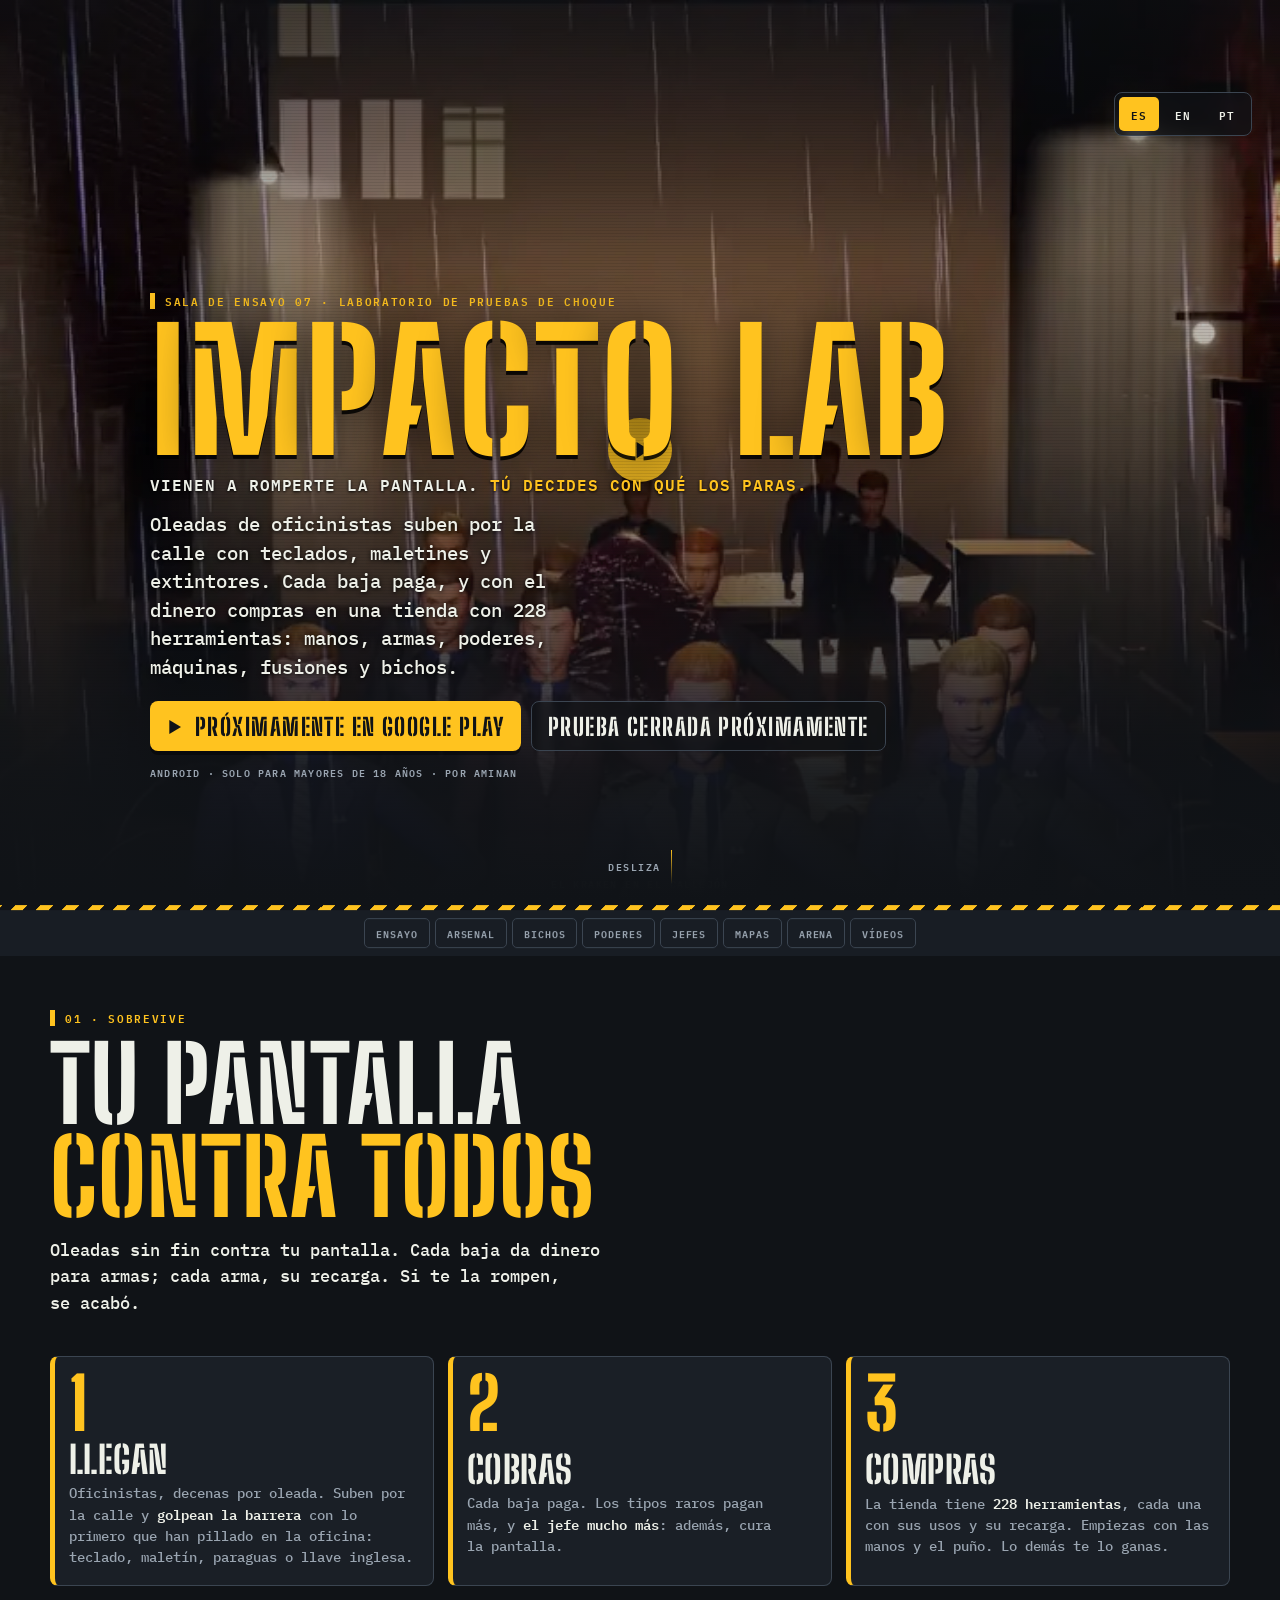
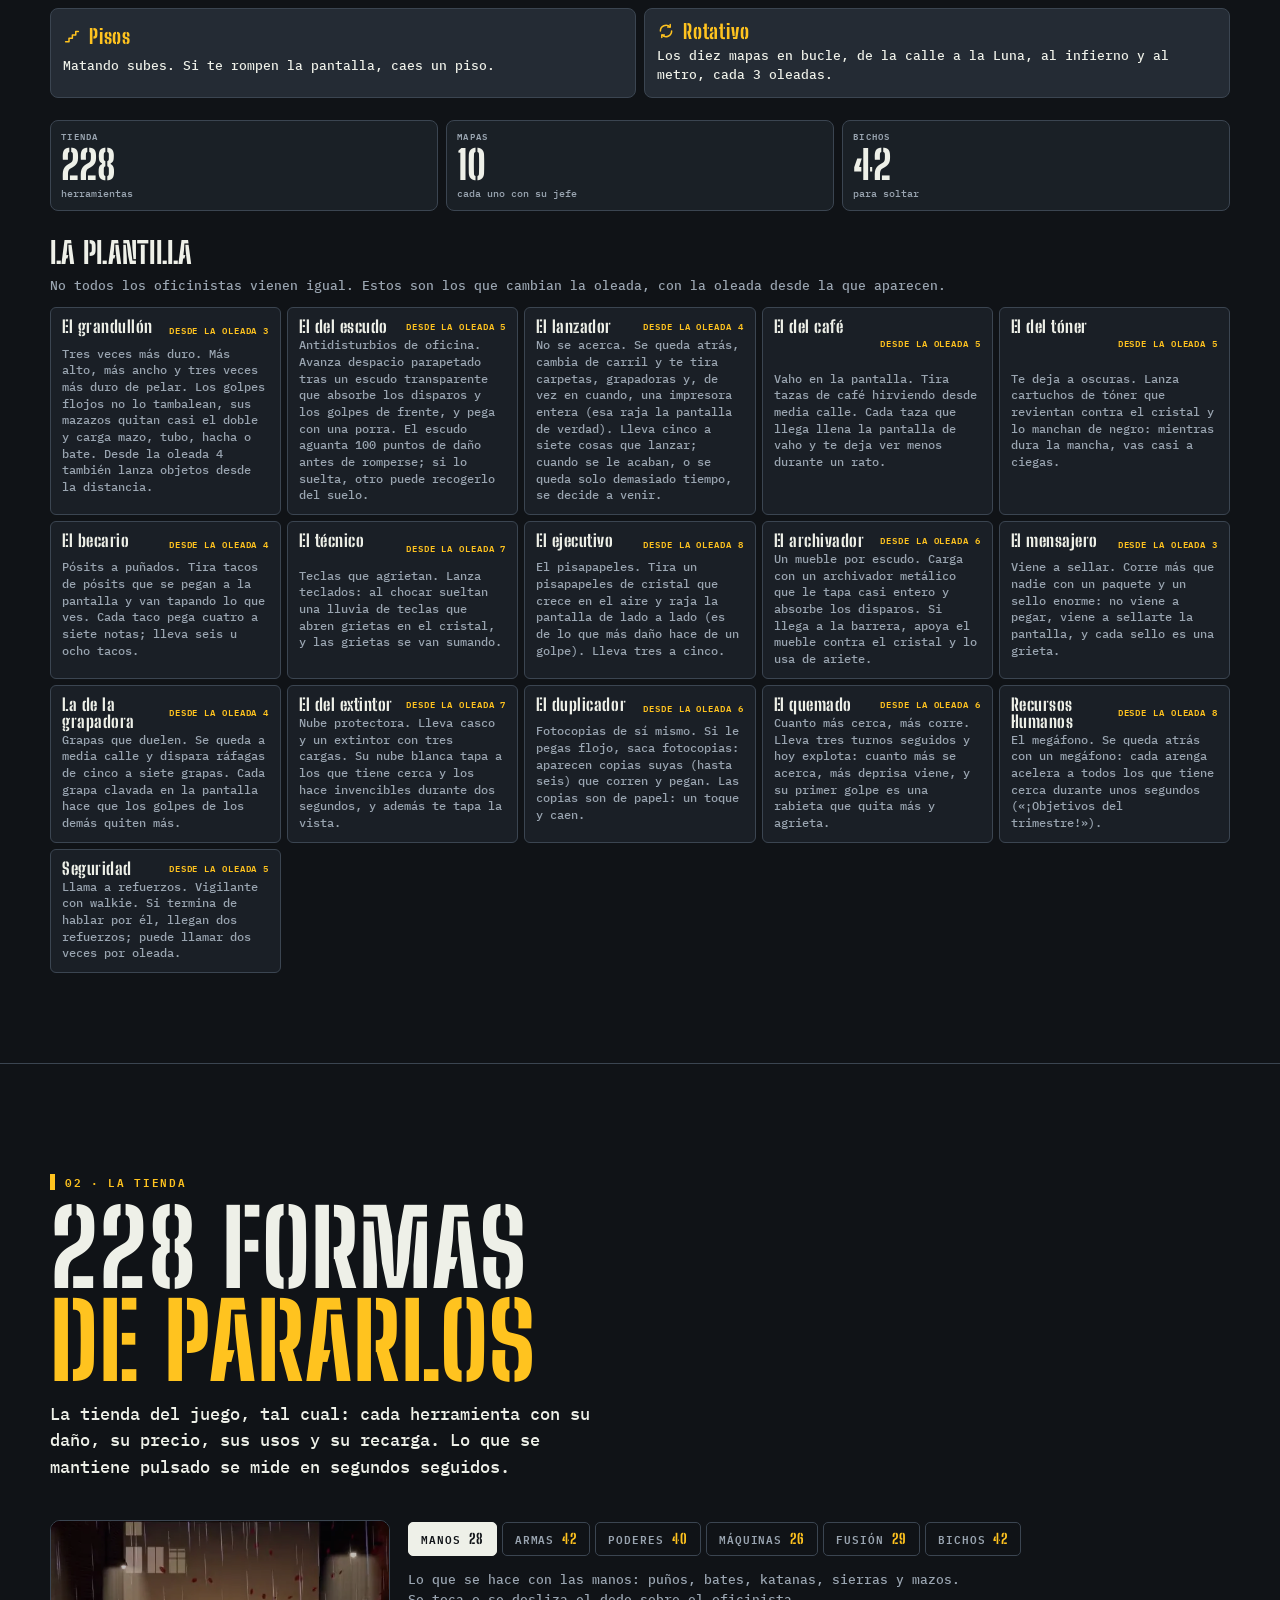
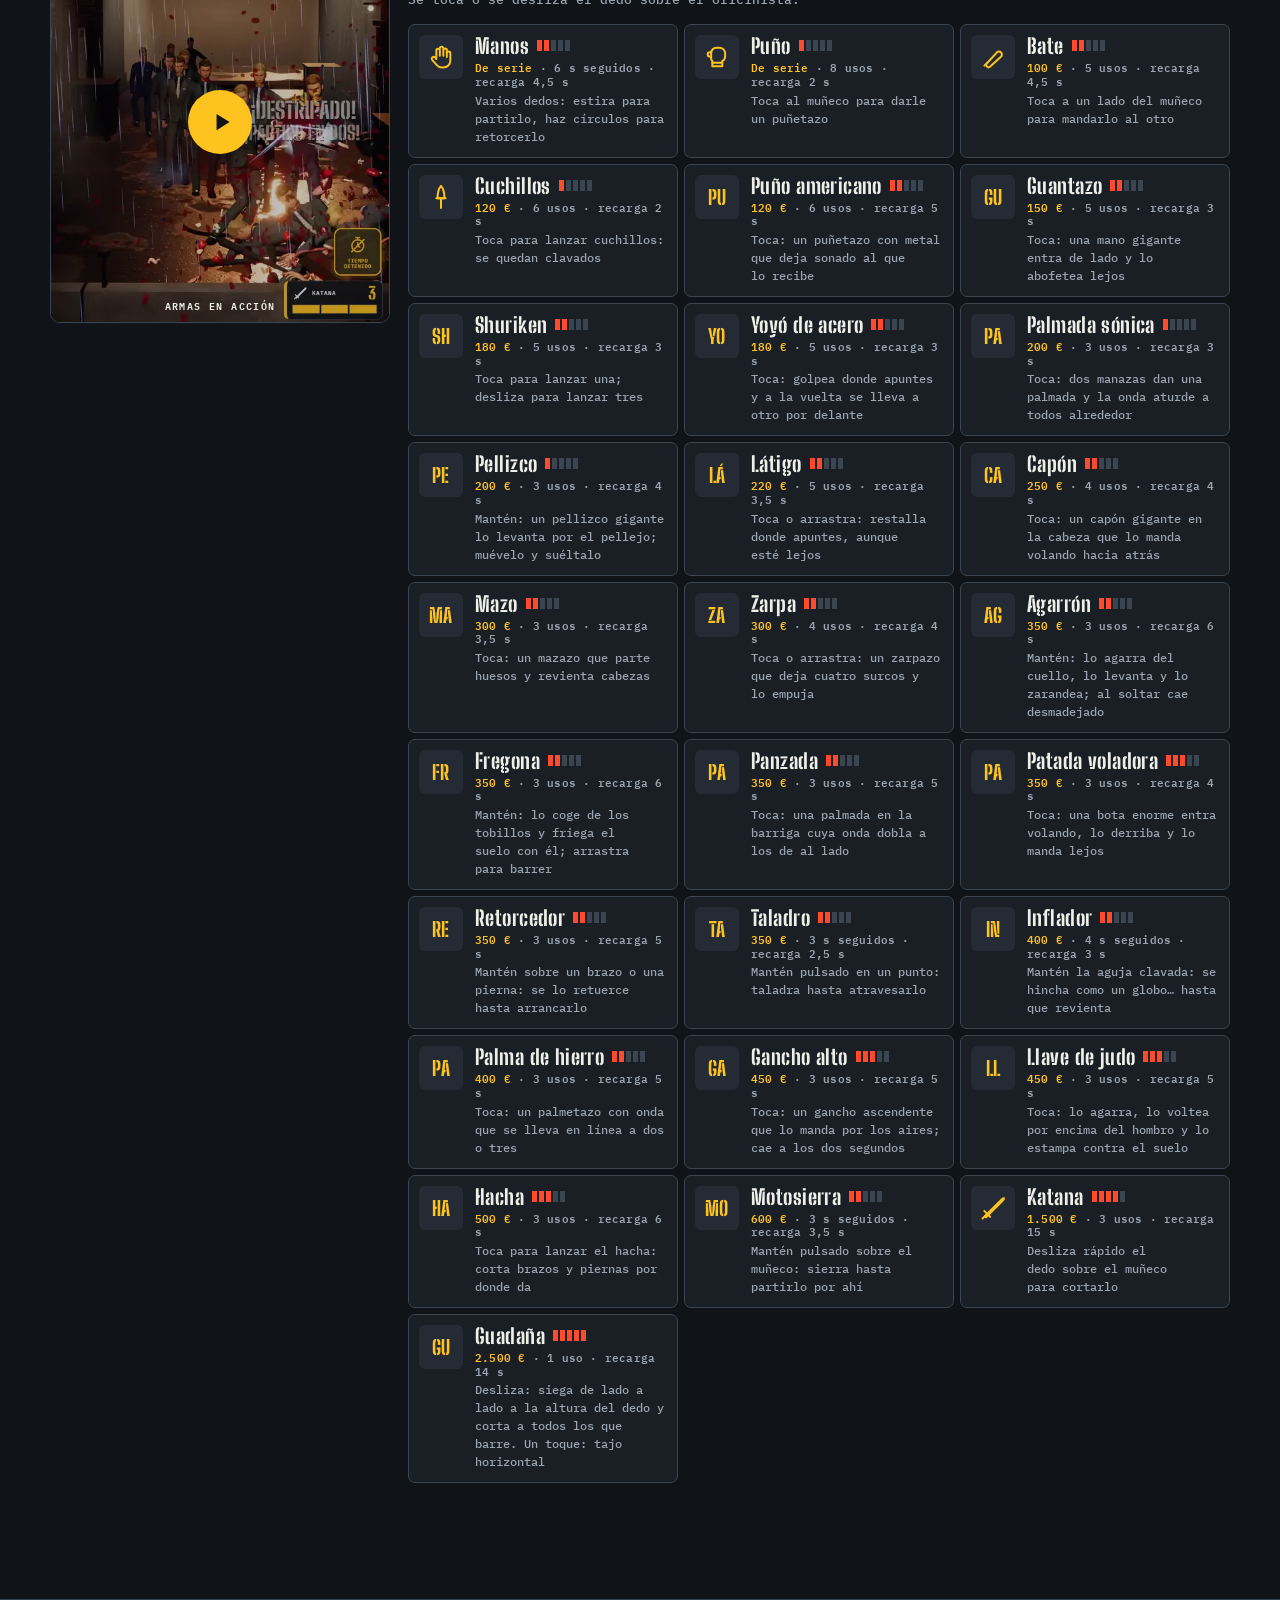
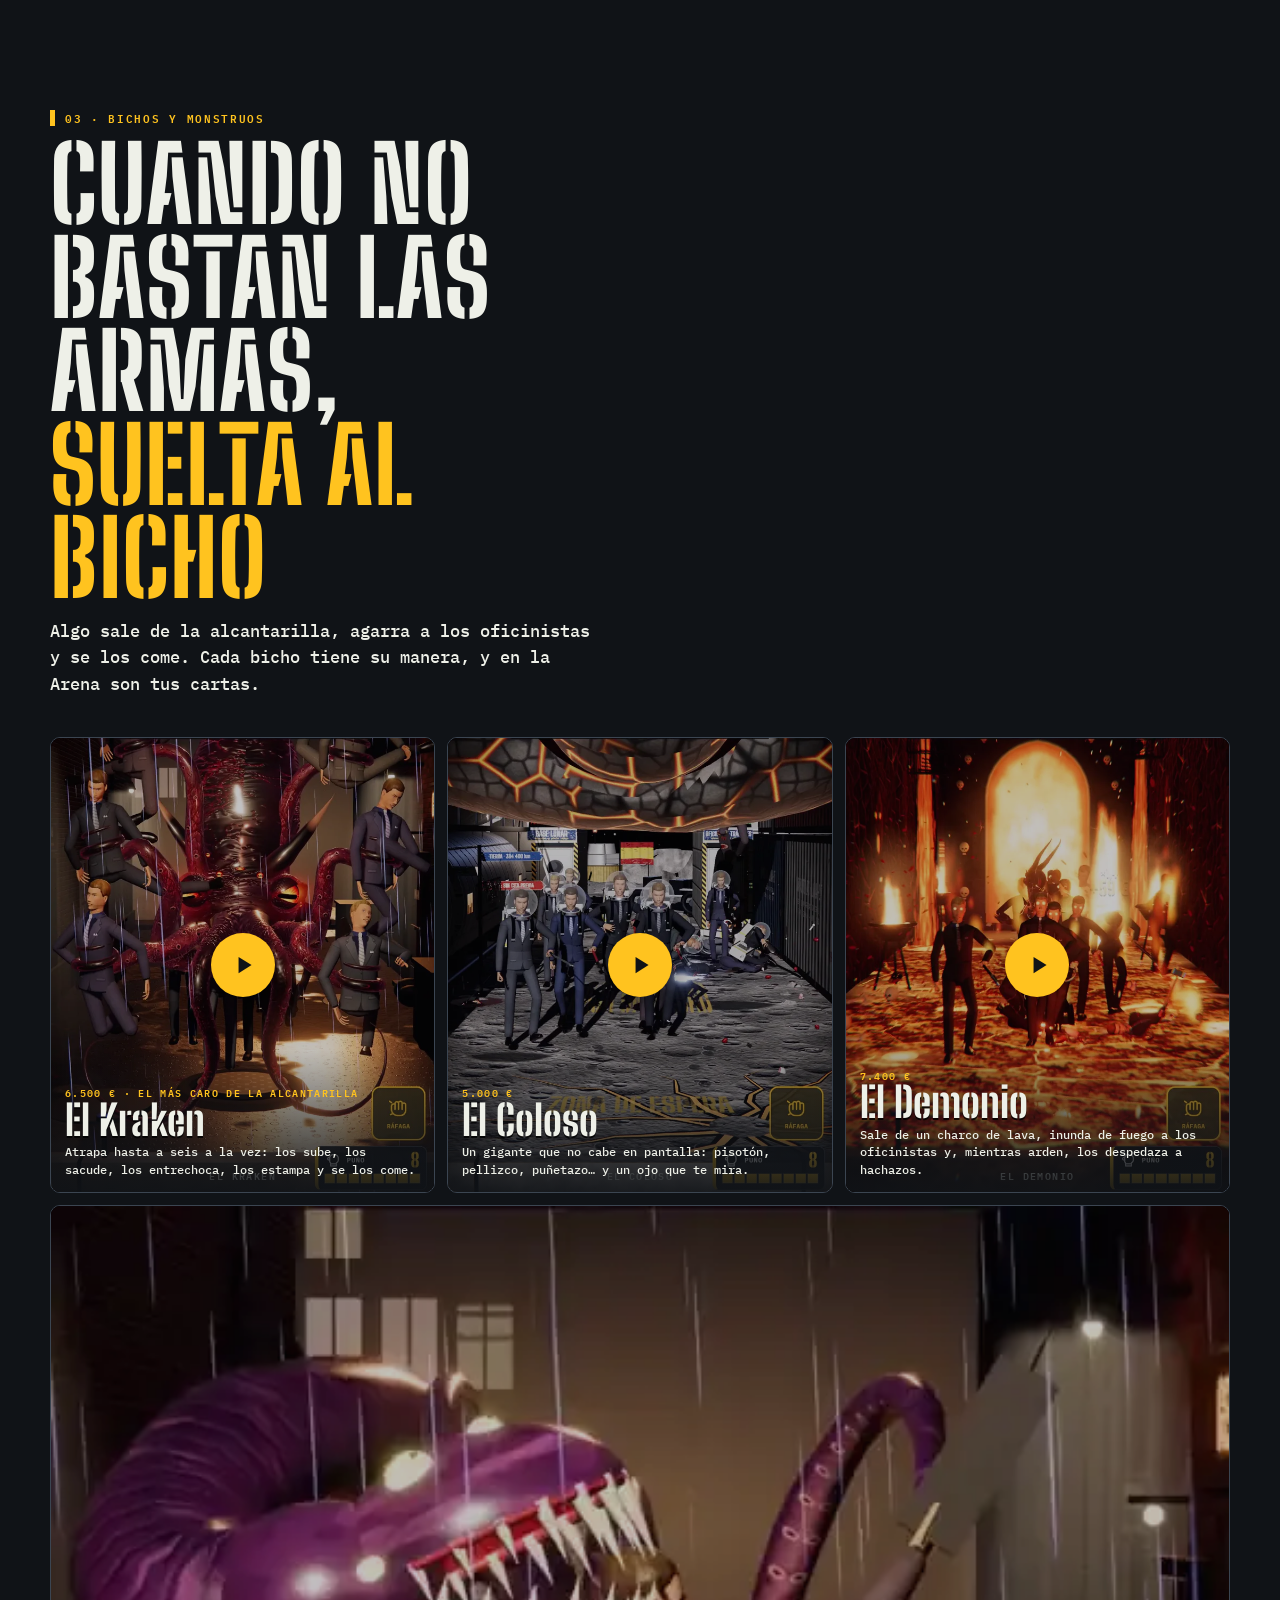
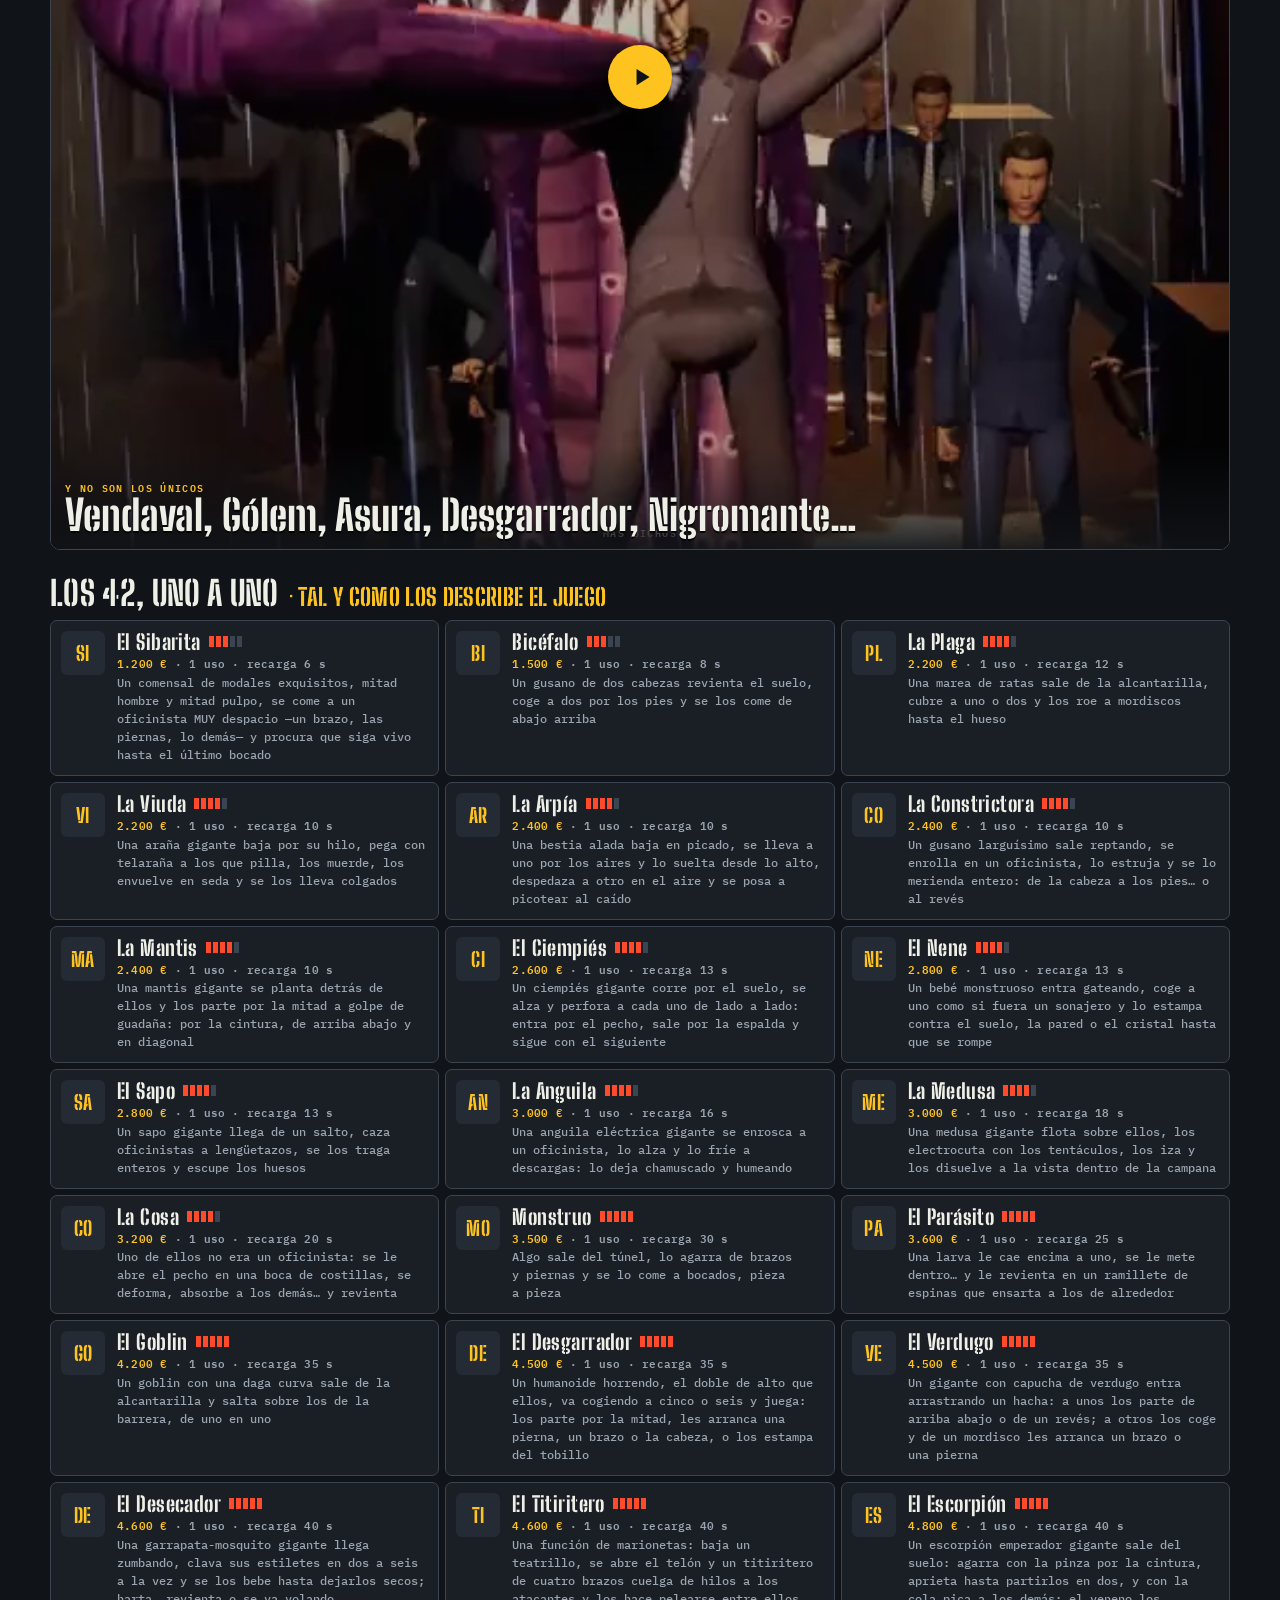
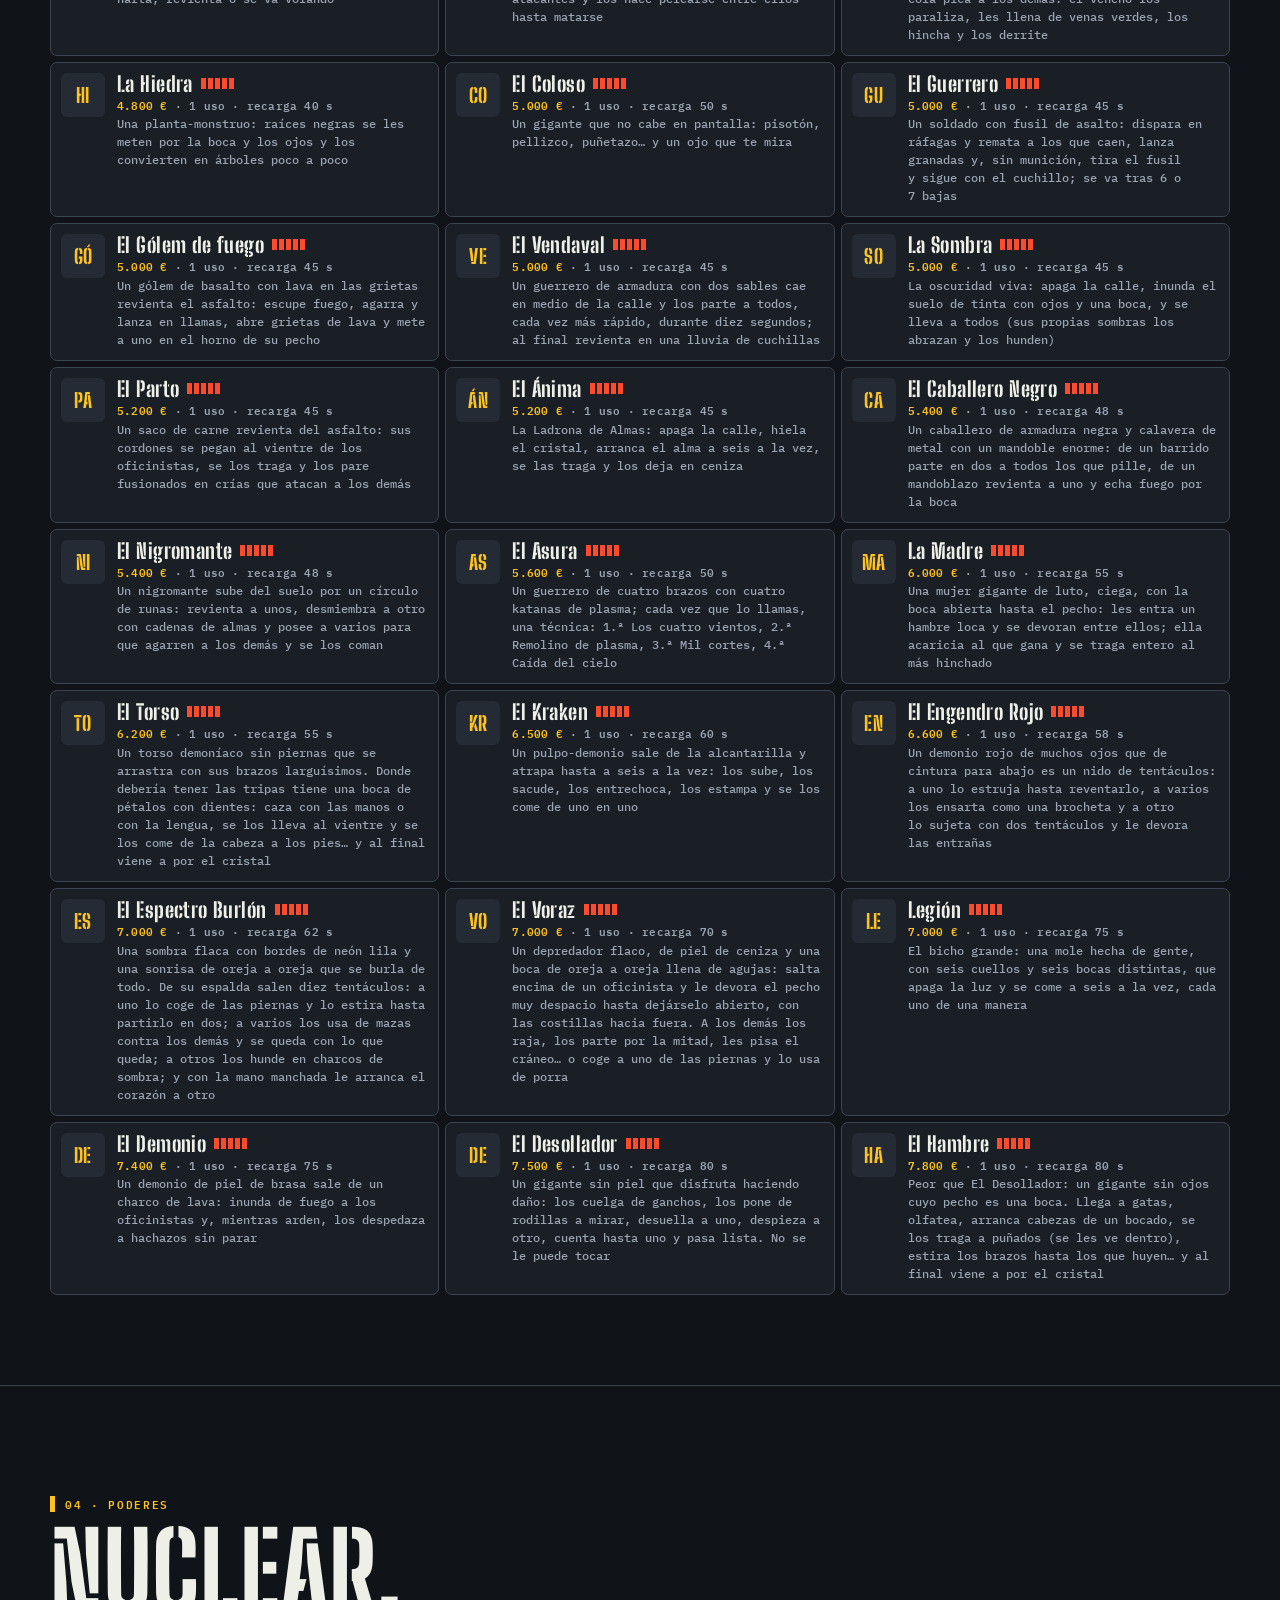
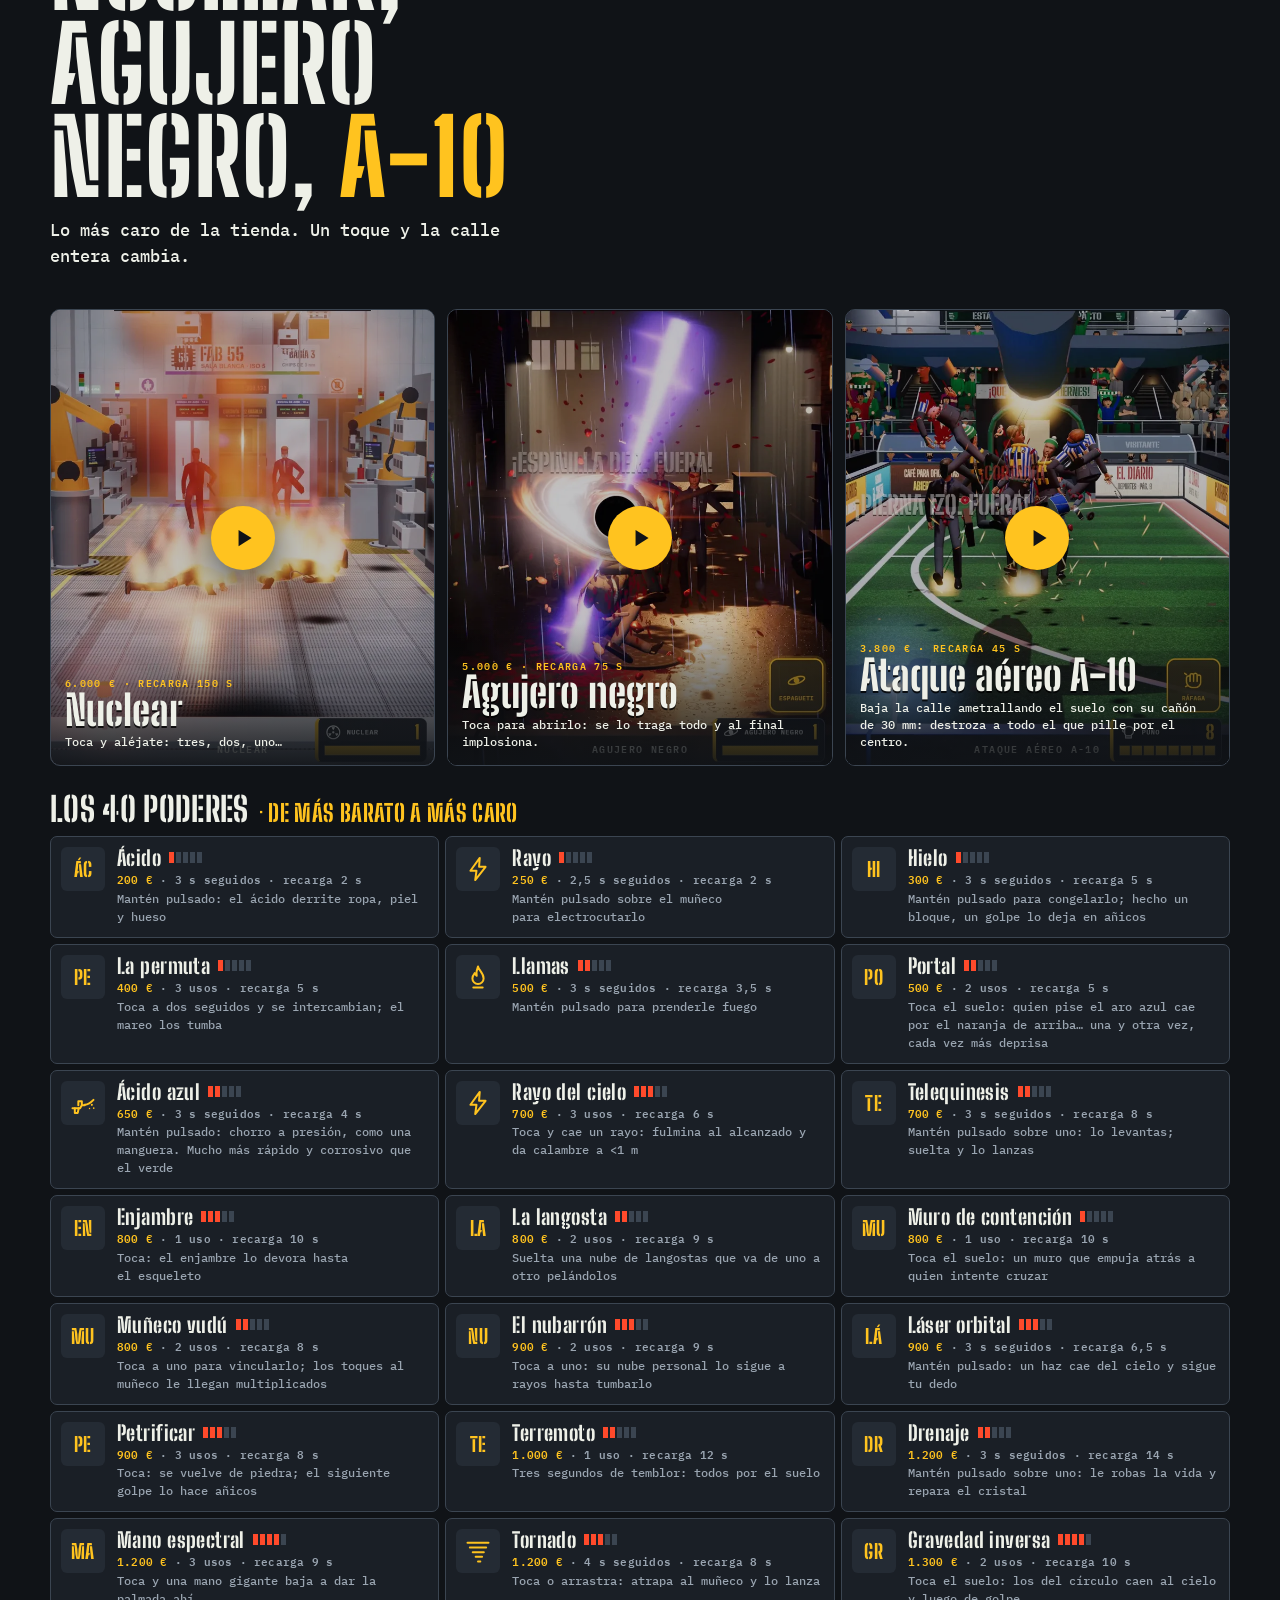
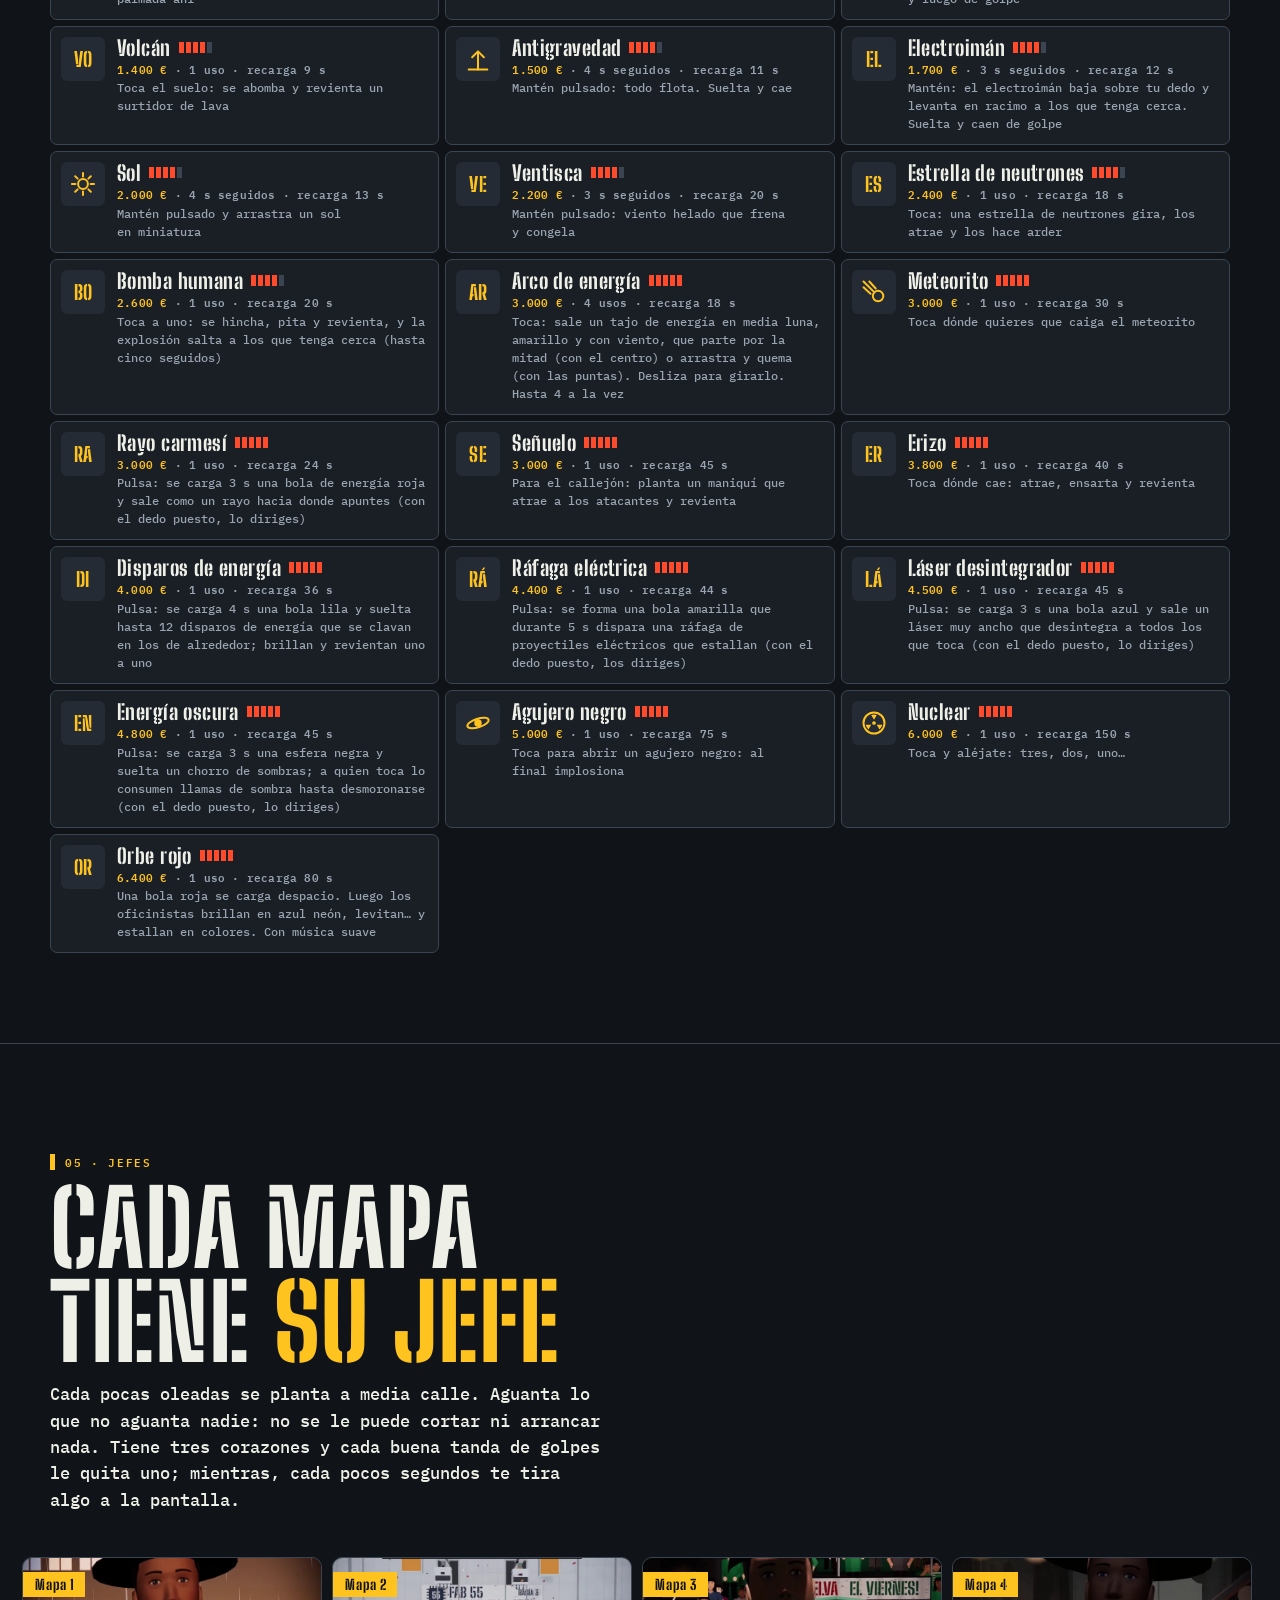
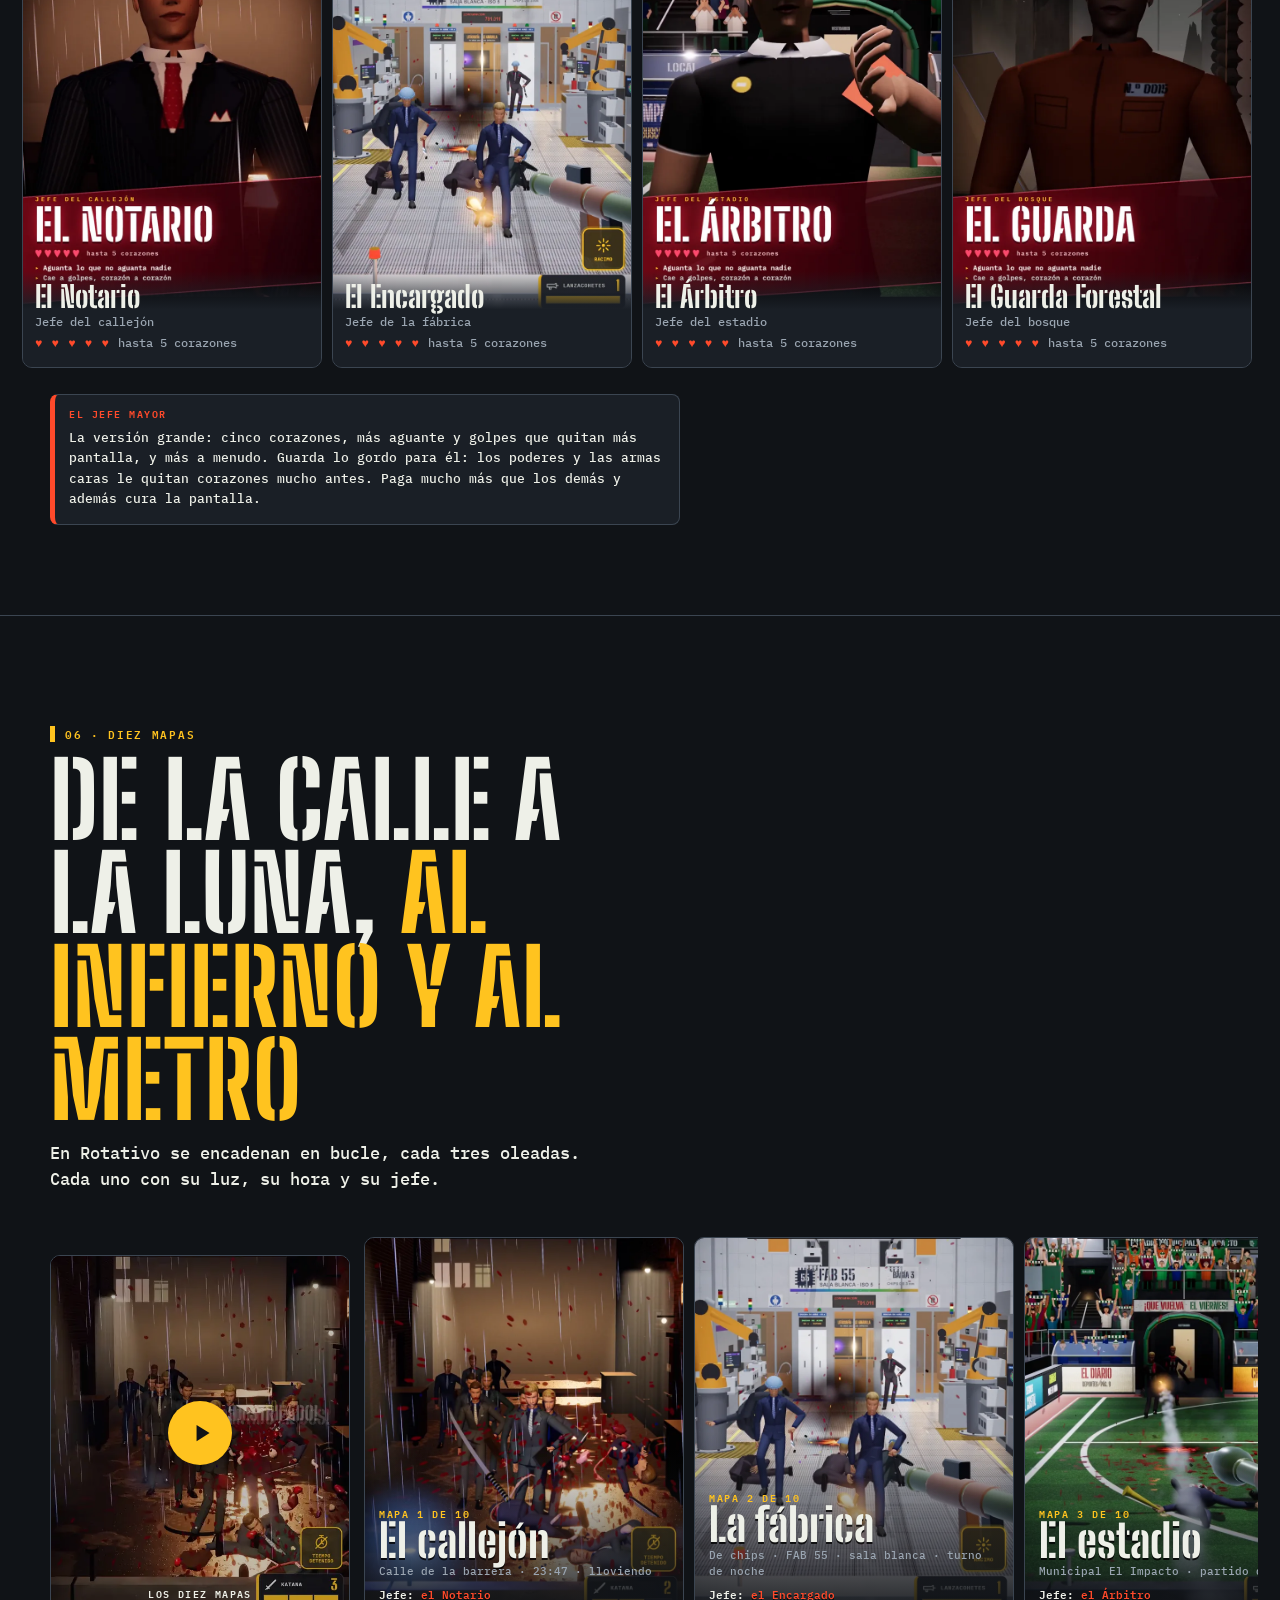
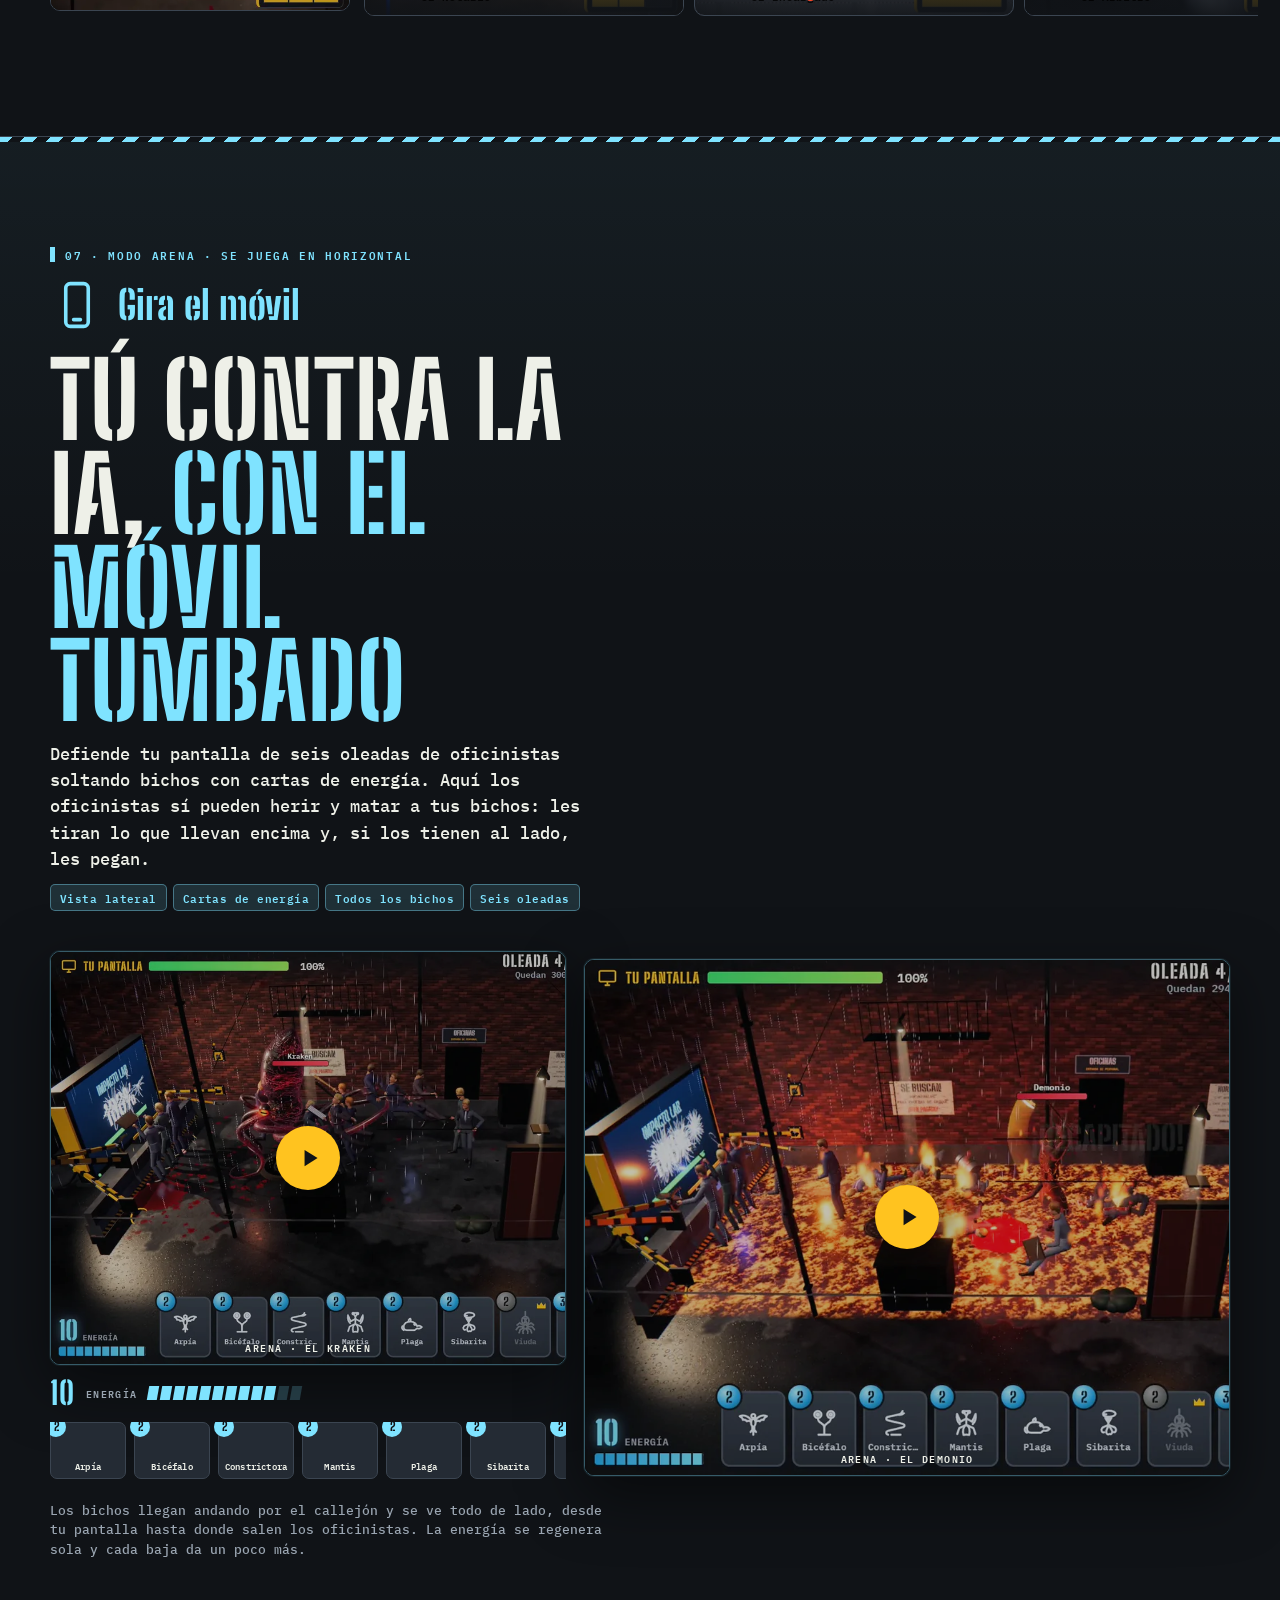
==== index.html @ e26fca4f "La web de Impacto Lab en inglés (/en/) y portugués de Brasil (/pt/), con selector de idioma, hreflan" ====
<!doctype html>
<html lang="es">
<head>
<meta charset="utf-8">
<script>document.documentElement.className+=" js";</script>
<meta name="viewport" content="width=device-width, initial-scale=1, viewport-fit=cover">
<title>Impacto Lab · Próximamente en Google Play</title>
<meta name="description" content="Juego de acción para Android: oleadas de oficinistas vienen a romperte la pantalla y tú tienes 228 herramientas para pararlos, del Kraken a la bomba nuclear. Diez mapas con jefe y modo Arena en horizontal. Próximamente en Google Play.">
<link rel="canonical" href="https://aminacomunicaciones-a11y.github.io/impacto-lab/">
<link rel="alternate" hreflang="es" href="https://aminacomunicaciones-a11y.github.io/impacto-lab/">
<link rel="alternate" hreflang="en" href="https://aminacomunicaciones-a11y.github.io/impacto-lab/en/">
<link rel="alternate" hreflang="pt-BR" href="https://aminacomunicaciones-a11y.github.io/impacto-lab/pt/">
<link rel="alternate" hreflang="x-default" href="https://aminacomunicaciones-a11y.github.io/impacto-lab/en/">
<meta name="author" content="Aminan">
<meta name="theme-color" content="#101317">
<meta name="robots" content="index, follow, max-image-preview:large">
<meta property="og:type" content="website">
<meta property="og:site_name" content="Impacto Lab">
<meta property="og:locale" content="es_ES">
<meta property="og:locale:alternate" content="en_US">
<meta property="og:locale:alternate" content="pt_BR">
<meta property="og:url" content="https://aminacomunicaciones-a11y.github.io/impacto-lab/">
<meta property="og:title" content="Impacto Lab · Próximamente en Google Play">
<meta property="og:description" content="Oleadas de oficinistas vienen a romperte la pantalla. Tú tienes 228 herramientas: armas, poderes, máquinas, fusiones y bichos como el Kraken, el Coloso o el Demonio.">
<meta property="og:image" content="https://aminacomunicaciones-a11y.github.io/impacto-lab/img/og.jpg">
<meta property="og:image:width" content="1200">
<meta property="og:image:height" content="630">
<meta property="og:image:alt" content="El Kraken agarrando oficinistas en el callejón, con el título Impacto Lab y el rótulo Próximamente en Google Play.">
<meta name="twitter:card" content="summary_large_image">
<meta name="twitter:title" content="Impacto Lab · Próximamente en Google Play">
<meta name="twitter:description" content="Oleadas de oficinistas vienen a romperte la pantalla. Tú tienes 228 herramientas para pararlos, del Kraken a la bomba nuclear.">
<meta name="twitter:image" content="https://aminacomunicaciones-a11y.github.io/impacto-lab/img/og.jpg">
<meta name="twitter:image:alt" content="El Kraken agarrando oficinistas en el callejón, con el título Impacto Lab.">
<link rel="icon" href="favicon.ico" sizes="32x32">
<link rel="icon" type="image/png" href="img/icon/icon-32.png" sizes="32x32">
<link rel="icon" type="image/png" href="img/icon/icon-192.png" sizes="192x192">
<link rel="apple-touch-icon" href="img/icon/apple-touch-icon.png">
<link rel="manifest" href="site.webmanifest">
<link rel="preload" href="fonts/bsd.woff2" as="font" type="font/woff2" crossorigin>
<link rel="preload" href="fonts/plex-500.woff2" as="font" type="font/woff2" crossorigin>
<link rel="preload" href="img/poster_hero_kraken.webp" as="image" type="image/webp">
<link rel="stylesheet" href="css/style.css?v=20261104">
<script type="application/ld+json">
{
  "@context": "https://schema.org",
  "@graph": [
    {
      "@type": "VideoGame",
      "@id": "https://aminacomunicaciones-a11y.github.io/impacto-lab/#juego",
      "name": "Impacto Lab",
      "url": "https://aminacomunicaciones-a11y.github.io/impacto-lab/",
      "image": "https://aminacomunicaciones-a11y.github.io/impacto-lab/img/og.jpg",
      "description": "Juego de acción para Android. Oleadas de oficinistas vienen a romperte la pantalla y tú tienes 228 herramientas para pararlos: manos, armas, poderes, máquinas, fusiones y bichos. Diez mapas, cada uno con su jefe, y modo Arena en horizontal.",
      "inLanguage": "es",
      "genre": ["Acción", "Supervivencia por oleadas"],
      "gamePlatform": "Android",
      "operatingSystem": "Android",
      "applicationCategory": "Game",
      "playMode": "SinglePlayer",
      "contentRating": "Solo para mayores de 18 años",
      "author": { "@id": "https://aminacomunicaciones-a11y.github.io/impacto-lab/#aminan" },
      "publisher": { "@id": "https://aminacomunicaciones-a11y.github.io/impacto-lab/#aminan" },
      "trailer": {
        "@type": "VideoObject",
        "name": "Impacto Lab · Armas y bichos",
        "description": "Minigun, katana y lanzacohetes contra oficinistas. Y cuando no bastan, sueltas al Kraken, al Coloso o al Demonio.",
        "thumbnailUrl": "https://aminacomunicaciones-a11y.github.io/impacto-lab/img/portada_01.webp",
        "contentUrl": "https://aminacomunicaciones-a11y.github.io/impacto-lab/video/video_01_armas_y_bichos.mp4",
        "uploadDate": "2026-11-04",
        "duration": "PT1M40S",
        "inLanguage": "es"
      }
    },
    {
      "@type": "Organization",
      "@id": "https://aminacomunicaciones-a11y.github.io/impacto-lab/#aminan",
      "name": "Aminan",
      "url": "https://aminacomunicaciones-a11y.github.io/impacto-lab/",
      "logo": "https://aminacomunicaciones-a11y.github.io/impacto-lab/img/icon/icon-512.png",
      "sameAs": ["https://www.tiktok.com/@caostotalneon"]
    },
    {
      "@type": "WebPage",
      "@id": "https://aminacomunicaciones-a11y.github.io/impacto-lab/#pagina",
      "url": "https://aminacomunicaciones-a11y.github.io/impacto-lab/",
      "name": "Impacto Lab · Próximamente en Google Play",
      "inLanguage": "es",
      "about": { "@id": "https://aminacomunicaciones-a11y.github.io/impacto-lab/#juego" }
    }
  ]
}
</script>
</head>
<body>

<noscript><style>#boot,#flash{display:none}</style></noscript>
<div id="boot" aria-hidden="true">
  <b>IMPACTO LAB</b>
  <span id="bootMsg">Preparando la sala de ensayo…</span>
  <div class="bar"><i></i></div>
  <button class="skip" id="bootSkip" type="button">Saltar</button>
</div>
<div id="flash" aria-hidden="true"></div>

<header id="hud" aria-label="Instrumentos">
  <div class="readouts">
    <div class="ro"><span class="ro-l">Oleada</span><span class="ro-v" id="roSec">01</span></div>
    <div class="ro"><span class="ro-l" id="roName">Portada</span><span class="ro-v" style="visibility:hidden;height:0">·</span></div>
    <div class="ro"><span class="ro-l">Armas</span><span class="ro-v"><span id="roArms" data-n="228">228</span><small>en la tienda</small></span></div>
  </div>
  <div class="hud-btns">
    <button class="hb" id="btnSound" type="button" aria-pressed="false" title="Sonido de los clips (apagado por defecto)">
      <svg viewBox="0 0 24 24" aria-hidden="true"><path d="M4 9.5h3.5L12 6v12l-4.5-3.5H4z"/><path d="M15.5 9a4.5 4.5 0 0 1 0 6M18 6.5a8 8 0 0 1 0 11"/></svg><span id="sndTxt">Sonido: no</span>
    </button>
  </div>
  <div class="integ" id="integ"><span class="integ-l">Pantalla</span><div class="integ-bar"><i id="integFill"></i></div><span id="integPct">100%</span></div>
</header>

<main>
<!-- ===================== PORTADA ===================== -->
<section id="hero" data-name="Portada" aria-labelledby="titulo">
  <nav class="langs" aria-label="Idioma"><a href="./" hreflang="es" lang="es" aria-current="page" title="Español">ES</a><a href="en/" hreflang="en" lang="en" title="English">EN</a><a href="pt/" hreflang="pt-BR" lang="pt-BR" title="Português (Brasil)">PT</a></nav>
  <div class="vid grain" data-src="video/hero_kraken.mp4" data-sound="1" data-label="El Kraken en el callejón">
    <img src="img/poster_hero_kraken.webp" width="720" height="853" alt="Fotograma del juego: el Kraken sale de la alcantarilla del callejón y agarra a varios oficinistas con los tentáculos mientras llueve." fetchpriority="high">
  </div>
  <div class="wrap hero-in">
    <p class="kicker">Sala de ensayo 07 · Laboratorio de pruebas de choque</p>
    <h1 id="titulo">IMPACTO LAB</h1>
    <p class="lema">Vienen a romperte la pantalla. <b>Tú decides con qué los paras.</b></p>
    <p class="lead">Oleadas de oficinistas suben por la calle con teclados, maletines y extintores. Cada baja paga, y con el dinero compras en una tienda con 228 herramientas: manos, armas, poderes, máquinas, fusiones y bichos.</p>
    <div class="ctas">
      <span class="cta"><svg viewBox="0 0 24 24" aria-hidden="true"><path d="M4 3.5v17l14-8.5z"/></svg>Próximamente en Google Play</span>
      <span class="cta ghost">Prueba cerrada próximamente</span>
    </div>
    <p class="fine">Android · Solo para mayores de 18 años · Por Aminan</p>
  </div>
  <div class="scrollhint" aria-hidden="true"><span>Desliza</span><i></i></div>
</section>

<!-- ===================== 01 · EL ENSAYO ===================== -->
<section id="ensayo" class="sec" data-name="El ensayo" aria-labelledby="h-ensayo">
  <div class="wrap">
    <div class="sec-head">
      <p class="kicker rv">01 · Sobrevive</p>
      <h2 id="h-ensayo" class="rv d1">Tu pantalla <em>contra todos</em></h2>
      <p class="sub rv d2">Oleadas sin fin contra tu pantalla. Cada baja da dinero para armas; cada arma, su recarga. Si te la rompen, se acabó.</p>
    </div>
    <div class="steps">
      <div class="step rv"><b>1</b><div><h3>Llegan</h3><p>Oficinistas, decenas por oleada. Suben por la calle y <strong>golpean la barrera</strong> con lo primero que han pillado en la oficina: teclado, maletín, paraguas o llave inglesa.</p></div></div>
      <div class="step rv d1"><b>2</b><div><h3>Cobras</h3><p>Cada baja paga. Los tipos raros pagan más, y <strong>el jefe mucho más</strong>: además, cura la pantalla.</p></div></div>
      <div class="step rv d2"><b>3</b><div><h3>Compras</h3><p>La tienda tiene <strong>228 herramientas</strong>, cada una con sus usos y su recarga. Empiezas con las manos y el puño. Lo demás te lo ganas.</p></div></div>
    </div>
    <div class="variants rv">
      <div class="vb"><b><svg viewBox="0 0 24 24" aria-hidden="true"><path d="M3.5 19.5H8V15h4.5v-4.5H17V6h3.5"/></svg>Pisos</b><span>Matando subes. Si te rompen la pantalla, caes un piso.</span></div>
      <div class="vb"><b><svg viewBox="0 0 24 24" aria-hidden="true"><path d="M19.5 12a7.5 7.5 0 0 1-12.8 5.3M4.5 12a7.5 7.5 0 0 1 12.8-5.3"/><path d="M17.6 3.3v3.4h-3.4M6.4 20.7v-3.4h3.4"/></svg>Rotativo</b><span>Los diez mapas en bucle, de la calle a la Luna, al infierno y al metro, cada 3 oleadas.</span></div>
    </div>
    <div class="facts rv">
      <div class="fact"><small>Tienda</small><b>228</b><i>herramientas</i></div>
      <div class="fact"><small>Mapas</small><b>10</b><i>cada uno con su jefe</i></div>
      <div class="fact"><small>Bichos</small><b>42</b><i>para soltar</i></div>
    </div>
    <div class="plantilla rv">
      <h3>La plantilla</h3>
      <p class="note" style="margin-bottom:12px">No todos los oficinistas vienen igual. Estos son los que cambian la oleada, con la oleada desde la que aparecen.</p>
      <div class="roster"><div class="emp"><b>El grandullón</b><small>desde la oleada 3</small><span>Tres veces más duro. Más alto, más ancho y tres veces más duro de pelar. Los golpes flojos no lo tambalean, sus mazazos quitan casi el doble y carga mazo, tubo, hacha o bate. Desde la oleada 4 también lanza objetos desde la distancia.</span></div><div class="emp"><b>El del escudo</b><small>desde la oleada 5</small><span>Antidisturbios de oficina. Avanza despacio parapetado tras un escudo transparente que absorbe los disparos y los golpes de frente, y pega con una porra. El escudo aguanta 100 puntos de daño antes de romperse; si lo suelta, otro puede recogerlo del suelo.</span></div><div class="emp"><b>El lanzador</b><small>desde la oleada 4</small><span>No se acerca. Se queda atrás, cambia de carril y te tira carpetas, grapadoras y, de vez en cuando, una impresora entera (esa raja la pantalla de verdad). Lleva cinco a siete cosas que lanzar; cuando se le acaban, o se queda solo demasiado tiempo, se decide a venir.</span></div><div class="emp"><b>El del café</b><small>desde la oleada 5</small><span>Vaho en la pantalla. Tira tazas de café hirviendo desde media calle. Cada taza que llega llena la pantalla de vaho y te deja ver menos durante un rato.</span></div><div class="emp"><b>El del tóner</b><small>desde la oleada 5</small><span>Te deja a oscuras. Lanza cartuchos de tóner que revientan contra el cristal y lo manchan de negro: mientras dura la mancha, vas casi a ciegas.</span></div><div class="emp"><b>El becario</b><small>desde la oleada 4</small><span>Pósits a puñados. Tira tacos de pósits que se pegan a la pantalla y van tapando lo que ves. Cada taco pega cuatro a siete notas; lleva seis u ocho tacos.</span></div><div class="emp"><b>El técnico</b><small>desde la oleada 7</small><span>Teclas que agrietan. Lanza teclados: al chocar sueltan una lluvia de teclas que abren grietas en el cristal, y las grietas se van sumando.</span></div><div class="emp"><b>El ejecutivo</b><small>desde la oleada 8</small><span>El pisapapeles. Tira un pisapapeles de cristal que crece en el aire y raja la pantalla de lado a lado (es de lo que más daño hace de un golpe). Lleva tres a cinco.</span></div><div class="emp"><b>El archivador</b><small>desde la oleada 6</small><span>Un mueble por escudo. Carga con un archivador metálico que le tapa casi entero y absorbe los disparos. Si llega a la barrera, apoya el mueble contra el cristal y lo usa de ariete.</span></div><div class="emp"><b>El mensajero</b><small>desde la oleada 3</small><span>Viene a sellar. Corre más que nadie con un paquete y un sello enorme: no viene a pegar, viene a sellarte la pantalla, y cada sello es una grieta.</span></div><div class="emp"><b>La de la grapadora</b><small>desde la oleada 4</small><span>Grapas que duelen. Se queda a media calle y dispara ráfagas de cinco a siete grapas. Cada grapa clavada en la pantalla hace que los golpes de los demás quiten más.</span></div><div class="emp"><b>El del extintor</b><small>desde la oleada 7</small><span>Nube protectora. Lleva casco y un extintor con tres cargas. Su nube blanca tapa a los que tiene cerca y los hace invencibles durante dos segundos, y además te tapa la vista.</span></div><div class="emp"><b>El duplicador</b><small>desde la oleada 6</small><span>Fotocopias de sí mismo. Si le pegas flojo, saca fotocopias: aparecen copias suyas (hasta seis) que corren y pegan. Las copias son de papel: un toque y caen.</span></div><div class="emp"><b>El quemado</b><small>desde la oleada 6</small><span>Cuanto más cerca, más corre. Lleva tres turnos seguidos y hoy explota: cuanto más se acerca, más deprisa viene, y su primer golpe es una rabieta que quita más y agrieta.</span></div><div class="emp"><b>Recursos Humanos</b><small>desde la oleada 8</small><span>El megáfono. Se queda atrás con un megáfono: cada arenga acelera a todos los que tiene cerca durante unos segundos («¡Objetivos del trimestre!»).</span></div><div class="emp"><b>Seguridad</b><small>desde la oleada 5</small><span>Llama a refuerzos. Vigilante con walkie. Si termina de hablar por él, llegan dos refuerzos; puede llamar dos veces por oleada.</span></div></div>
    </div>
  </div>
</section>

<!-- ===================== 02 · ARSENAL ===================== -->
<section id="arsenal" class="sec" data-name="El arsenal" aria-labelledby="h-arsenal">
  <div class="wrap">
    <div class="sec-head">
      <p class="kicker rv">02 · La tienda</p>
      <h2 id="h-arsenal" class="rv d1">228 formas <em>de pararlos</em></h2>
      <p class="sub rv d2">La tienda del juego, tal cual: cada herramienta con su daño, su precio, sus usos y su recarga. Lo que se mantiene pulsado se mide en segundos seguidos.</p>
    </div>
    <div class="arsenal-top">
      <div class="vid rv" data-src="video/montage_armas.mp4" data-label="Armas en acción">
        <img src="img/poster_montage_armas.webp" width="540" height="640" loading="lazy" alt="Katana, granada de racimo, cañón de riel, lanzacohetes, llamas, francotirador, láser, Browning M2, napalm, láser desintegrador, rayo carmesí y tornado ígneo en acción.">
      </div>
      <div>
        <div class="tabs rv" role="tablist" aria-label="Tipos de herramienta"><button class="tab" role="tab" id="tab-manos" aria-selected="true" aria-controls="panel-manos" type="button">Manos<em>28</em></button><button class="tab" role="tab" id="tab-armas" aria-selected="false" aria-controls="panel-armas" type="button">Armas<em>42</em></button><button class="tab" role="tab" id="tab-poderes" aria-selected="false" aria-controls="panel-poderes" type="button">Poderes<em>40</em></button><button class="tab" role="tab" id="tab-maquinas" aria-selected="false" aria-controls="panel-maquinas" type="button">Máquinas<em>26</em></button><button class="tab" role="tab" id="tab-fusion" aria-selected="false" aria-controls="panel-fusion" type="button">Fusión<em>29</em></button><button class="tab" role="tab" id="tab-monstruos" aria-selected="false" aria-controls="panel-monstruos" type="button">Bichos<em>42</em></button></div>
        <div class="panel on" id="panel-manos" role="tabpanel" aria-labelledby="tab-manos"><p>Lo que se hace con las manos: puños, bates, katanas, sierras y mazos. Se toca o se desliza el dedo sobre el oficinista.</p><ul class="tools"><li class="tool"><span class="ic" aria-hidden="true"><svg viewBox="0 0 24 24"><path d="M8 12.5V6.4a1.5 1.5 0 0 1 3 0V11m0-5.6V4.6a1.5 1.5 0 0 1 3 0V11m0-4.8a1.5 1.5 0 0 1 3 0V12m0-3.3a1.5 1.5 0 0 1 3 0V15a6 6 0 0 1-6 6h-1.2a6 6 0 0 1-4.6-2.2l-3.8-4.4a1.6 1.6 0 0 1 2.4-2.1L8 13.8"/></svg></span><h4>Manos<span class="dmg" title="Daño 2 de 5" aria-label="Daño 2 de 5"><i class="on"></i><i class="on"></i><i class=""></i><i class=""></i><i class=""></i></span></h4><span class="meta"><b>De serie</b> · 6 s seguidos · recarga 4,5 s</span><p>Varios dedos: estira para partirlo, haz círculos para retorcerlo</p></li><li class="tool"><span class="ic" aria-hidden="true"><svg viewBox="0 0 24 24"><path d="M7 14V8.5A4.5 4.5 0 0 1 11.5 4H14a5 5 0 0 1 5 5v2.4a4.6 4.6 0 0 1-2.5 4.1V17H8v-1.5A3 3 0 0 1 7 14z"/><path d="M8 17v3h8.5v-3"/><path d="M7 11.6H5.800a1.800 1.800 0 0 1 0-3.600H7"/></svg></span><h4>Puño<span class="dmg" title="Daño 1 de 5" aria-label="Daño 1 de 5"><i class="on"></i><i class=""></i><i class=""></i><i class=""></i><i class=""></i></span></h4><span class="meta"><b>De serie</b> · 8 usos · recarga 2 s</span><p>Toca al muñeco para darle un puñetazo</p></li><li class="tool"><span class="ic" aria-hidden="true"><svg viewBox="0 0 24 24"><path d="M4.600 19.400l1.900-1.900"/><path d="M6.600 17.600l8.600-9.400a2.600 2.600 0 0 1 3.700-.1 2.600 2.600 0 0 1-.1 3.700l-9.400 8.600a2 2 0 0 1-2.800-2.800z"/></svg></span><h4>Bate<span class="dmg" title="Daño 2 de 5" aria-label="Daño 2 de 5"><i class="on"></i><i class="on"></i><i class=""></i><i class=""></i><i class=""></i></span></h4><span class="meta"><b>100 €</b> · 5 usos · recarga 4,5 s</span><p>Toca a un lado del muñeco para mandarlo al otro</p></li><li class="tool"><span class="ic" aria-hidden="true"><svg viewBox="0 0 24 24"><path d="M12 2.500c2.200 2.600 3 6.200 3 10.500H9c0-4.300.8-7.900 3-10.500z"/><path d="M8 13h8M12 13v8.500"/></svg></span><h4>Cuchillos<span class="dmg" title="Daño 1 de 5" aria-label="Daño 1 de 5"><i class="on"></i><i class=""></i><i class=""></i><i class=""></i><i class=""></i></span></h4><span class="meta"><b>120 €</b> · 6 usos · recarga 2 s</span><p>Toca para lanzar cuchillos: se quedan clavados</p></li><li class="tool"><span class="ic txt" aria-hidden="true">PU</span><h4>Puño americano<span class="dmg" title="Daño 2 de 5" aria-label="Daño 2 de 5"><i class="on"></i><i class="on"></i><i class=""></i><i class=""></i><i class=""></i></span></h4><span class="meta"><b>120 €</b> · 6 usos · recarga 5 s</span><p>Toca: un puñetazo con metal que deja sonado al que lo recibe</p></li><li class="tool"><span class="ic txt" aria-hidden="true">GU</span><h4>Guantazo<span class="dmg" title="Daño 2 de 5" aria-label="Daño 2 de 5"><i class="on"></i><i class="on"></i><i class=""></i><i class=""></i><i class=""></i></span></h4><span class="meta"><b>150 €</b> · 5 usos · recarga 3 s</span><p>Toca: una mano gigante entra de lado y lo abofetea lejos</p></li><li class="tool"><span class="ic txt" aria-hidden="true">SH</span><h4>Shuriken<span class="dmg" title="Daño 2 de 5" aria-label="Daño 2 de 5"><i class="on"></i><i class="on"></i><i class=""></i><i class=""></i><i class=""></i></span></h4><span class="meta"><b>180 €</b> · 5 usos · recarga 3 s</span><p>Toca para lanzar una; desliza para lanzar tres</p></li><li class="tool"><span class="ic txt" aria-hidden="true">YO</span><h4>Yoyó de acero<span class="dmg" title="Daño 2 de 5" aria-label="Daño 2 de 5"><i class="on"></i><i class="on"></i><i class=""></i><i class=""></i><i class=""></i></span></h4><span class="meta"><b>180 €</b> · 5 usos · recarga 3 s</span><p>Toca: golpea donde apuntes y a la vuelta se lleva a otro por delante</p></li><li class="tool"><span class="ic txt" aria-hidden="true">PA</span><h4>Palmada sónica<span class="dmg" title="Daño 1 de 5" aria-label="Daño 1 de 5"><i class="on"></i><i class=""></i><i class=""></i><i class=""></i><i class=""></i></span></h4><span class="meta"><b>200 €</b> · 3 usos · recarga 3 s</span><p>Toca: dos manazas dan una palmada y la onda aturde a todos alrededor</p></li><li class="tool"><span class="ic txt" aria-hidden="true">PE</span><h4>Pellizco<span class="dmg" title="Daño 1 de 5" aria-label="Daño 1 de 5"><i class="on"></i><i class=""></i><i class=""></i><i class=""></i><i class=""></i></span></h4><span class="meta"><b>200 €</b> · 3 usos · recarga 4 s</span><p>Mantén: un pellizco gigante lo levanta por el pellejo; muévelo y suéltalo</p></li><li class="tool"><span class="ic txt" aria-hidden="true">LÁ</span><h4>Látigo<span class="dmg" title="Daño 2 de 5" aria-label="Daño 2 de 5"><i class="on"></i><i class="on"></i><i class=""></i><i class=""></i><i class=""></i></span></h4><span class="meta"><b>220 €</b> · 5 usos · recarga 3,5 s</span><p>Toca o arrastra: restalla donde apuntes, aunque esté lejos</p></li><li class="tool"><span class="ic txt" aria-hidden="true">CA</span><h4>Capón<span class="dmg" title="Daño 2 de 5" aria-label="Daño 2 de 5"><i class="on"></i><i class="on"></i><i class=""></i><i class=""></i><i class=""></i></span></h4><span class="meta"><b>250 €</b> · 4 usos · recarga 4 s</span><p>Toca: un capón gigante en la cabeza que lo manda volando hacia atrás</p></li><li class="tool"><span class="ic txt" aria-hidden="true">MA</span><h4>Mazo<span class="dmg" title="Daño 2 de 5" aria-label="Daño 2 de 5"><i class="on"></i><i class="on"></i><i class=""></i><i class=""></i><i class=""></i></span></h4><span class="meta"><b>300 €</b> · 3 usos · recarga 3,5 s</span><p>Toca: un mazazo que parte huesos y revienta cabezas</p></li><li class="tool"><span class="ic txt" aria-hidden="true">ZA</span><h4>Zarpa<span class="dmg" title="Daño 2 de 5" aria-label="Daño 2 de 5"><i class="on"></i><i class="on"></i><i class=""></i><i class=""></i><i class=""></i></span></h4><span class="meta"><b>300 €</b> · 4 usos · recarga 4 s</span><p>Toca o arrastra: un zarpazo que deja cuatro surcos y lo empuja</p></li><li class="tool"><span class="ic txt" aria-hidden="true">AG</span><h4>Agarrón<span class="dmg" title="Daño 2 de 5" aria-label="Daño 2 de 5"><i class="on"></i><i class="on"></i><i class=""></i><i class=""></i><i class=""></i></span></h4><span class="meta"><b>350 €</b> · 3 usos · recarga 6 s</span><p>Mantén: lo agarra del cuello, lo levanta y lo zarandea; al soltar cae desmadejado</p></li><li class="tool"><span class="ic txt" aria-hidden="true">FR</span><h4>Fregona<span class="dmg" title="Daño 2 de 5" aria-label="Daño 2 de 5"><i class="on"></i><i class="on"></i><i class=""></i><i class=""></i><i class=""></i></span></h4><span class="meta"><b>350 €</b> · 3 usos · recarga 6 s</span><p>Mantén: lo coge de los tobillos y friega el suelo con él; arrastra para barrer</p></li><li class="tool"><span class="ic txt" aria-hidden="true">PA</span><h4>Panzada<span class="dmg" title="Daño 2 de 5" aria-label="Daño 2 de 5"><i class="on"></i><i class="on"></i><i class=""></i><i class=""></i><i class=""></i></span></h4><span class="meta"><b>350 €</b> · 3 usos · recarga 5 s</span><p>Toca: una palmada en la barriga cuya onda dobla a los de al lado</p></li><li class="tool"><span class="ic txt" aria-hidden="true">PA</span><h4>Patada voladora<span class="dmg" title="Daño 3 de 5" aria-label="Daño 3 de 5"><i class="on"></i><i class="on"></i><i class="on"></i><i class=""></i><i class=""></i></span></h4><span class="meta"><b>350 €</b> · 3 usos · recarga 4 s</span><p>Toca: una bota enorme entra volando, lo derriba y lo manda lejos</p></li><li class="tool"><span class="ic txt" aria-hidden="true">RE</span><h4>Retorcedor<span class="dmg" title="Daño 2 de 5" aria-label="Daño 2 de 5"><i class="on"></i><i class="on"></i><i class=""></i><i class=""></i><i class=""></i></span></h4><span class="meta"><b>350 €</b> · 3 usos · recarga 5 s</span><p>Mantén sobre un brazo o una pierna: se lo retuerce hasta arrancarlo</p></li><li class="tool"><span class="ic txt" aria-hidden="true">TA</span><h4>Taladro<span class="dmg" title="Daño 2 de 5" aria-label="Daño 2 de 5"><i class="on"></i><i class="on"></i><i class=""></i><i class=""></i><i class=""></i></span></h4><span class="meta"><b>350 €</b> · 3 s seguidos · recarga 2,5 s</span><p>Mantén pulsado en un punto: taladra hasta atravesarlo</p></li><li class="tool"><span class="ic txt" aria-hidden="true">IN</span><h4>Inflador<span class="dmg" title="Daño 2 de 5" aria-label="Daño 2 de 5"><i class="on"></i><i class="on"></i><i class=""></i><i class=""></i><i class=""></i></span></h4><span class="meta"><b>400 €</b> · 4 s seguidos · recarga 3 s</span><p>Mantén la aguja clavada: se hincha como un globo… hasta que revienta</p></li><li class="tool"><span class="ic txt" aria-hidden="true">PA</span><h4>Palma de hierro<span class="dmg" title="Daño 2 de 5" aria-label="Daño 2 de 5"><i class="on"></i><i class="on"></i><i class=""></i><i class=""></i><i class=""></i></span></h4><span class="meta"><b>400 €</b> · 3 usos · recarga 5 s</span><p>Toca: un palmetazo con onda que se lleva en línea a dos o tres</p></li><li class="tool"><span class="ic txt" aria-hidden="true">GA</span><h4>Gancho alto<span class="dmg" title="Daño 3 de 5" aria-label="Daño 3 de 5"><i class="on"></i><i class="on"></i><i class="on"></i><i class=""></i><i class=""></i></span></h4><span class="meta"><b>450 €</b> · 3 usos · recarga 5 s</span><p>Toca: un gancho ascendente que lo manda por los aires; cae a los dos segundos</p></li><li class="tool"><span class="ic txt" aria-hidden="true">LL</span><h4>Llave de judo<span class="dmg" title="Daño 3 de 5" aria-label="Daño 3 de 5"><i class="on"></i><i class="on"></i><i class="on"></i><i class=""></i><i class=""></i></span></h4><span class="meta"><b>450 €</b> · 3 usos · recarga 5 s</span><p>Toca: lo agarra, lo voltea por encima del hombro y lo estampa contra el suelo</p></li><li class="tool"><span class="ic txt" aria-hidden="true">HA</span><h4>Hacha<span class="dmg" title="Daño 3 de 5" aria-label="Daño 3 de 5"><i class="on"></i><i class="on"></i><i class="on"></i><i class=""></i><i class=""></i></span></h4><span class="meta"><b>500 €</b> · 3 usos · recarga 6 s</span><p>Toca para lanzar el hacha: corta brazos y piernas por donde da</p></li><li class="tool"><span class="ic txt" aria-hidden="true">MO</span><h4>Motosierra<span class="dmg" title="Daño 2 de 5" aria-label="Daño 2 de 5"><i class="on"></i><i class="on"></i><i class=""></i><i class=""></i><i class=""></i></span></h4><span class="meta"><b>600 €</b> · 3 s seguidos · recarga 3,5 s</span><p>Mantén pulsado sobre el muñeco: sierra hasta partirlo por ahí</p></li><li class="tool"><span class="ic" aria-hidden="true"><svg viewBox="0 0 24 24"><path d="M5 19L19 5c1.300-1.300 2.200-1.600 2.400-1.400.2.200-.1 1.100-1.400 2.400L6 20z"/><path d="M4.500 14.500l5 5M3 21l2.500-2.500"/></svg></span><h4>Katana<span class="dmg" title="Daño 4 de 5" aria-label="Daño 4 de 5"><i class="on"></i><i class="on"></i><i class="on"></i><i class="on"></i><i class=""></i></span></h4><span class="meta"><b>1.500 €</b> · 3 usos · recarga 15 s</span><p>Desliza rápido el dedo sobre el muñeco para cortarlo</p></li><li class="tool"><span class="ic txt" aria-hidden="true">GU</span><h4>Guadaña<span class="dmg" title="Daño 5 de 5" aria-label="Daño 5 de 5"><i class="on"></i><i class="on"></i><i class="on"></i><i class="on"></i><i class="on"></i></span></h4><span class="meta"><b>2.500 €</b> · 1 uso · recarga 14 s</span><p>Desliza: siega de lado a lado a la altura del dedo y corta a todos los que barre. Un toque: tajo horizontal</p></li></ul></div><div class="panel" id="panel-armas" role="tabpanel" aria-labelledby="tab-armas"><p>De la pistola al cañón antiguo, pasando por la minigun, el francotirador y el A-10. Lo que dispara, lanza o estalla.</p><ul class="tools"><li class="tool"><span class="ic txt" aria-hidden="true">BA</span><h4>Ballesta<span class="dmg" title="Daño 1 de 5" aria-label="Daño 1 de 5"><i class="on"></i><i class=""></i><i class=""></i><i class=""></i><i class=""></i></span></h4><span class="meta"><b>150 €</b> · 4 usos · recarga 2 s</span><p>Toca: el virote lo atraviesa y lo deja clavado a la pared</p></li><li class="tool"><span class="ic" aria-hidden="true"><svg viewBox="0 0 24 24"><path d="M3 7h16.500A1.500 1.500 0 0 1 21 8.500V11h-9l-1.200 2.200a2 2 0 0 1-1.800 1H8.600L7.500 20H3.800l1.400-9H3z"/></svg></span><h4>Pistola<span class="dmg" title="Daño 2 de 5" aria-label="Daño 2 de 5"><i class="on"></i><i class="on"></i><i class=""></i><i class=""></i><i class=""></i></span></h4><span class="meta"><b>150 €</b> · 8 usos · recarga 3 s</span><p>Toca donde quieras disparar · 17 cartuchos y recarga sola</p></li><li class="tool"><span class="ic txt" aria-hidden="true">LA</span><h4>Lanza<span class="dmg" title="Daño 2 de 5" aria-label="Daño 2 de 5"><i class="on"></i><i class="on"></i><i class=""></i><i class=""></i><i class=""></i></span></h4><span class="meta"><b>250 €</b> · 4 usos · recarga 2,5 s</span><p>Toca: la lanza atraviesa al primero que pilla y se queda clavada en él</p></li><li class="tool"><span class="ic txt" aria-hidden="true">CL</span><h4>Clavadora<span class="dmg" title="Daño 2 de 5" aria-label="Daño 2 de 5"><i class="on"></i><i class="on"></i><i class=""></i><i class=""></i><i class=""></i></span></h4><span class="meta"><b>300 €</b> · 3 s seguidos · recarga 3 s</span><p>Mantén pulsado: clavos que se quedan clavados y lo sujetan al suelo o a la pared</p></li><li class="tool"><span class="ic" aria-hidden="true"><svg viewBox="0 0 24 24"><path d="M2 14.500l3-4.500h17v2.600H11.500L9 16.500H3.500z"/><path d="M13.500 12.600v2.200h4.500v-2.200"/></svg></span><h4>Escopeta<span class="dmg" title="Daño 2 de 5" aria-label="Daño 2 de 5"><i class="on"></i><i class="on"></i><i class=""></i><i class=""></i><i class=""></i></span></h4><span class="meta"><b>300 €</b> · 4 usos · recarga 3 s</span><p>Toca para disparar: lo tumba de un tiro</p></li><li class="tool"><span class="ic txt" aria-hidden="true">BU</span><h4>Bumerán<span class="dmg" title="Daño 2 de 5" aria-label="Daño 2 de 5"><i class="on"></i><i class="on"></i><i class=""></i><i class=""></i><i class=""></i></span></h4><span class="meta"><b>320 €</b> · 4 usos · recarga 3 s</span><p>Toca: vuela en arco, corta a la ida y a la vuelta, y se recoge solo</p></li><li class="tool"><span class="ic txt" aria-hidden="true">MA</span><h4>Mangual<span class="dmg" title="Daño 2 de 5" aria-label="Daño 2 de 5"><i class="on"></i><i class="on"></i><i class=""></i><i class=""></i><i class=""></i></span></h4><span class="meta"><b>350 €</b> · 3 s seguidos · recarga 3 s</span><p>Mantén y mueve el dedo: la bola con pinchos arrasa lo que toca</p></li><li class="tool"><span class="ic txt" aria-hidden="true">BO</span><h4>Boleadoras<span class="dmg" title="Daño 2 de 5" aria-label="Daño 2 de 5"><i class="on"></i><i class="on"></i><i class=""></i><i class=""></i><i class=""></i></span></h4><span class="meta"><b>380 €</b> · 3 usos · recarga 4 s</span><p>Toca: se enredan en las piernas y lo dejan atado unos segundos</p></li><li class="tool"><span class="ic txt" aria-hidden="true">CA</span><h4>Cañón de pegamento<span class="dmg" title="Daño 1 de 5" aria-label="Daño 1 de 5"><i class="on"></i><i class=""></i><i class=""></i><i class=""></i><i class=""></i></span></h4><span class="meta"><b>400 €</b> · 2 usos · recarga 6 s</span><p>Toca: deja un charco de pegamento; quien lo pisa se queda con los pies pegados hasta que se seca</p></li><li class="tool"><span class="ic txt" aria-hidden="true">FR</span><h4>Francotirador<span class="dmg" title="Daño 2 de 5" aria-label="Daño 2 de 5"><i class="on"></i><i class="on"></i><i class=""></i><i class=""></i><i class=""></i></span></h4><span class="meta"><b>400 €</b> · 1 uso · recarga 3 s</span><p>Toca: una bala de gran calibre que revienta lo que toca</p></li><li class="tool"><span class="ic txt" aria-hidden="true">BO</span><h4>Bocina de aire<span class="dmg" title="Daño 1 de 5" aria-label="Daño 1 de 5"><i class="on"></i><i class=""></i><i class=""></i><i class=""></i><i class=""></i></span></h4><span class="meta"><b>450 €</b> · 3 s seguidos · recarga 3 s</span><p>Mantén pulsado: el bocinazo aturde y empuja a los que tengas delante</p></li><li class="tool"><span class="ic" aria-hidden="true"><svg viewBox="0 0 24 24"><path d="M2 8.500h15v3.500H2z"/><path d="M17 10.200h5"/><path d="M5 12l-1 6.500h3l.8-6.500"/><path d="M11 12v7.500h3V12"/><path d="M2 8.500v-2h4.500"/></svg></span><h4>Metralleta<span class="dmg" title="Daño 2 de 5" aria-label="Daño 2 de 5"><i class="on"></i><i class="on"></i><i class=""></i><i class=""></i><i class=""></i></span></h4><span class="meta"><b>450 €</b> · 2,5 s seguidos · recarga 4,5 s</span><p>Mantén pulsado para disparar en ráfaga · cargador de 40 y recarga sola</p></li><li class="tool"><span class="ic txt" aria-hidden="true">CE</span><h4>La cerbatana<span class="dmg" title="Daño 2 de 5" aria-label="Daño 2 de 5"><i class="on"></i><i class="on"></i><i class=""></i><i class=""></i><i class=""></i></span></h4><span class="meta"><b>500 €</b> · 4 usos · recarga 5 s</span><p>Toca: el dardo clava un veneno que hincha y derrite por dentro</p></li><li class="tool"><span class="ic" aria-hidden="true"><svg viewBox="0 0 24 24"><path d="M2.500 12h8.500"/><circle cx="12.800" cy="12" r="1.800"/><path d="M15.300 10.600l5.700-3.300M15.600 12H22M15.300 13.400l5.700 3.300"/></svg></span><h4>Láser<span class="dmg" title="Daño 2 de 5" aria-label="Daño 2 de 5"><i class="on"></i><i class="on"></i><i class=""></i><i class=""></i><i class=""></i></span></h4><span class="meta"><b>600 €</b> · 2,5 s seguidos · recarga 4 s</span><p>Mantén y arrastra: quema y corta por donde pases el haz</p></li><li class="tool"><span class="ic txt" aria-hidden="true">CA</span><h4>Cañón de riel<span class="dmg" title="Daño 3 de 5" aria-label="Daño 3 de 5"><i class="on"></i><i class="on"></i><i class="on"></i><i class=""></i><i class=""></i></span></h4><span class="meta"><b>700 €</b> · 3 usos · recarga 5 s</span><p>Toca: la barra atraviesa en línea recta a todos los que pille</p></li><li class="tool"><span class="ic txt" aria-hidden="true">RE</span><h4>La recortada<span class="dmg" title="Daño 3 de 5" aria-label="Daño 3 de 5"><i class="on"></i><i class="on"></i><i class="on"></i><i class=""></i><i class=""></i></span></h4><span class="meta"><b>700 €</b> · 3 usos · recarga 5 s</span><p>Toca: los dos cañones a la vez; al de delante lo tumba sí o sí</p></li><li class="tool"><span class="ic txt" aria-hidden="true">CH</span><h4>Chakram<span class="dmg" title="Daño 3 de 5" aria-label="Daño 3 de 5"><i class="on"></i><i class="on"></i><i class="on"></i><i class=""></i><i class=""></i></span></h4><span class="meta"><b>800 €</b> · 3 usos · recarga 6 s</span><p>Toca: el disco corta, rebota a los de al lado y vuelve a la mano</p></li><li class="tool"><span class="ic txt" aria-hidden="true">PI</span><h4>Pistola de bengalas<span class="dmg" title="Daño 3 de 5" aria-label="Daño 3 de 5"><i class="on"></i><i class="on"></i><i class="on"></i><i class=""></i><i class=""></i></span></h4><span class="meta"><b>800 €</b> · 2 usos · recarga 10 s</span><p>Toca dónde lanzarla: ilumina, y prende fuego donde cae y a quien le dé</p></li><li class="tool"><span class="ic txt" aria-hidden="true">CA</span><h4>Cañón de metralla<span class="dmg" title="Daño 3 de 5" aria-label="Daño 3 de 5"><i class="on"></i><i class="on"></i><i class="on"></i><i class=""></i><i class=""></i></span></h4><span class="meta"><b>900 €</b> · 3 usos · recarga 7 s</span><p>Toca: un abanico de chatarra barre lo que tengas delante (poco alcance)</p></li><li class="tool"><span class="ic txt" aria-hidden="true">MO</span><h4>Molotov<span class="dmg" title="Daño 3 de 5" aria-label="Daño 3 de 5"><i class="on"></i><i class="on"></i><i class="on"></i><i class=""></i><i class=""></i></span></h4><span class="meta"><b>900 €</b> · 1 uso · recarga 9 s</span><p>Toca donde lanzarlo: deja un charco de fuego que prende lo que pise</p></li><li class="tool"><span class="ic txt" aria-hidden="true">CA</span><h4>Cañón antiguo<span class="dmg" title="Daño 4 de 5" aria-label="Daño 4 de 5"><i class="on"></i><i class="on"></i><i class="on"></i><i class="on"></i><i class=""></i></span></h4><span class="meta"><b>1.100 €</b> · 1 uso · recarga 9 s</span><p>Entra un cañón por un lado: su bala arrolla a ras la fila entera</p></li><li class="tool"><span class="ic txt" aria-hidden="true">LA</span><h4>El Lazo<span class="dmg" title="Daño 3 de 5" aria-label="Daño 3 de 5"><i class="on"></i><i class="on"></i><i class="on"></i><i class=""></i><i class=""></i></span></h4><span class="meta"><b>1.100 €</b> · 2 usos · recarga 9 s</span><p>Toca a uno: lo enlazas. Sin soltar, haz círculos para voltearlo y suelta para lanzarlo</p></li><li class="tool"><span class="ic txt" aria-hidden="true">AR</span><h4>Arco ardiente<span class="dmg" title="Daño 4 de 5" aria-label="Daño 4 de 5"><i class="on"></i><i class="on"></i><i class="on"></i><i class="on"></i><i class=""></i></span></h4><span class="meta"><b>1.300 €</b> · 3 usos · recarga 9 s</span><p>Toca: la flecha ardiendo atraviesa la fila y deja fuego a su paso</p></li><li class="tool"><span class="ic" aria-hidden="true"><svg viewBox="0 0 24 24"><rect x="6" y="3.500" width="12" height="17" rx="2"/><path d="M6 8.500h12M6 15.500h12"/><path d="M12 10.200l-1.800 3.100h3.600z"/></svg></span><h4>Barril<span class="dmg" title="Daño 4 de 5" aria-label="Daño 4 de 5"><i class="on"></i><i class="on"></i><i class="on"></i><i class="on"></i><i class=""></i></span></h4><span class="meta"><b>1.300 €</b> · 1 uso · recarga 17 s</span><p>Toca para soltar un barril: dispárale, quémalo o tócalo y revienta</p></li><li class="tool"><span class="ic txt" aria-hidden="true">BO</span><h4>Bomba lapa<span class="dmg" title="Daño 4 de 5" aria-label="Daño 4 de 5"><i class="on"></i><i class="on"></i><i class="on"></i><i class="on"></i><i class=""></i></span></h4><span class="meta"><b>1.500 €</b> · 1 uso · recarga 18 s</span><p>Toca para pegarle una carga (o dejarla en la sala). El botón «Detonar» las revienta</p></li><li class="tool"><span class="ic txt" aria-hidden="true">MI</span><h4>Mina<span class="dmg" title="Daño 4 de 5" aria-label="Daño 4 de 5"><i class="on"></i><i class="on"></i><i class="on"></i><i class="on"></i><i class=""></i></span></h4><span class="meta"><b>1.500 €</b> · 1 uso · recarga 18 s</span><p>Toca el suelo para dejar una mina: estalla al pisarla (o si le disparas)</p></li><li class="tool"><span class="ic txt" aria-hidden="true">MI</span><h4>Mina saltarina<span class="dmg" title="Daño 4 de 5" aria-label="Daño 4 de 5"><i class="on"></i><i class="on"></i><i class="on"></i><i class="on"></i><i class=""></i></span></h4><span class="meta"><b>1.500 €</b> · 2 usos · recarga 12 s</span><p>Tócala en el suelo: cuando alguien se acerca, salta al pecho y revienta</p></li><li class="tool"><span class="ic txt" aria-hidden="true">NA</span><h4>Napalm<span class="dmg" title="Daño 4 de 5" aria-label="Daño 4 de 5"><i class="on"></i><i class="on"></i><i class="on"></i><i class="on"></i><i class=""></i></span></h4><span class="meta"><b>1.500 €</b> · 2 usos · recarga 12 s</span><p>Toca dónde lanzar el bidón: deja un charco de fuego pegajoso que dura</p></li><li class="tool"><span class="ic" aria-hidden="true"><svg viewBox="0 0 24 24"><ellipse cx="12" cy="14.600" rx="5.200" ry="6"/><path d="M9.500 8.700V6.500h5v2.200M12 6.500V4.200h3.200c1.600 0 2.600 1 2.600 2.400v2.200"/><path d="M7 14.600h10M12 8.700v11.800"/></svg></span><h4>Granada<span class="dmg" title="Daño 4 de 5" aria-label="Daño 4 de 5"><i class="on"></i><i class="on"></i><i class="on"></i><i class="on"></i><i class=""></i></span></h4><span class="meta"><b>1.600 €</b> · 1 uso · recarga 18 s</span><p>Toca donde lanzarla: explota en segundo y medio</p></li><li class="tool"><span class="ic txt" aria-hidden="true">GR</span><h4>Granada de racimo<span class="dmg" title="Daño 4 de 5" aria-label="Daño 4 de 5"><i class="on"></i><i class="on"></i><i class="on"></i><i class="on"></i><i class=""></i></span></h4><span class="meta"><b>1.600 €</b> · 2 usos · recarga 12 s</span><p>Toca dónde lanzarla: al explotar suelta seis pequeñas alrededor</p></li><li class="tool"><span class="ic txt" aria-hidden="true">RE</span><h4>Red de corte<span class="dmg" title="Daño 5 de 5" aria-label="Daño 5 de 5"><i class="on"></i><i class="on"></i><i class="on"></i><i class="on"></i><i class="on"></i></span></h4><span class="meta"><b>1.600 €</b> · 2 usos · recarga 12 s</span><p>Toca a uno: la red de cable lo envuelve (y a los que tenga al lado), se encoge y lo corta en dados. Toca el suelo: queda de trampa</p></li><li class="tool"><span class="ic txt" aria-hidden="true">DR</span><h4>Dron kamikaze<span class="dmg" title="Daño 4 de 5" aria-label="Daño 4 de 5"><i class="on"></i><i class="on"></i><i class="on"></i><i class="on"></i><i class=""></i></span></h4><span class="meta"><b>1.800 €</b> · 1 uso · recarga 17 s</span><p>Toca: un dron entra volando, da un rodeo hasta donde has tocado y explota (hasta dos a la vez)</p></li><li class="tool"><span class="ic" aria-hidden="true"><svg viewBox="0 0 24 24"><path d="M2 9.500h13l3.500-1.800v8.600L15 14.500H2z"/><path d="M6 14.500v4h3v-4M18.500 12H22"/></svg></span><h4>Lanzacohetes<span class="dmg" title="Daño 4 de 5" aria-label="Daño 4 de 5"><i class="on"></i><i class="on"></i><i class="on"></i><i class="on"></i><i class=""></i></span></h4><span class="meta"><b>1.800 €</b> · 1 uso · recarga 18 s</span><p>Toca donde quieras estrellar el cohete</p></li><li class="tool"><span class="ic txt" aria-hidden="true">LA</span><h4>Lanzaarpones eléctrico<span class="dmg" title="Daño 4 de 5" aria-label="Daño 4 de 5"><i class="on"></i><i class="on"></i><i class="on"></i><i class="on"></i><i class=""></i></span></h4><span class="meta"><b>1.900 €</b> · 4 usos · recarga 12 s</span><p>Toca dos sitios: el cable de alta tensión fríe a los ensartados y parte a quien lo cruce</p></li><li class="tool"><span class="ic txt" aria-hidden="true">LA</span><h4>Lanzadiscos<span class="dmg" title="Daño 4 de 5" aria-label="Daño 4 de 5"><i class="on"></i><i class="on"></i><i class="on"></i><i class="on"></i><i class=""></i></span></h4><span class="meta"><b>1.900 €</b> · 4 usos · recarga 14 s</span><p>Toca: dispara un disco de sierra que atraviesa a todos. Salen por turnos los cinco que lleva: fuego, hielo, veneno, explosivo y metralla</p></li><li class="tool"><span class="ic txt" aria-hidden="true">CA</span><h4>Calibre 50<span class="dmg" title="Daño 5 de 5" aria-label="Daño 5 de 5"><i class="on"></i><i class="on"></i><i class="on"></i><i class="on"></i><i class="on"></i></span></h4><span class="meta"><b>2.000 €</b> · 2 usos · recarga 12 s</span><p>Mantén para afinar la mirilla y suelta: la bala atraviesa la fila entera</p></li><li class="tool"><span class="ic txt" aria-hidden="true">CO</span><h4>Cohete taladro<span class="dmg" title="Daño 5 de 5" aria-label="Daño 5 de 5"><i class="on"></i><i class="on"></i><i class="on"></i><i class="on"></i><i class="on"></i></span></h4><span class="meta"><b>2.200 €</b> · 2 usos · recarga 14 s</span><p>Toca: el cohete se clava en el primero, taladra y revienta</p></li><li class="tool"><span class="ic" aria-hidden="true"><svg viewBox="0 0 24 24"><circle cx="6.500" cy="12" r="4.300"/><circle cx="6.500" cy="12" r="1.100"/><path d="M10.800 9.300H22M10.800 12H22M10.800 14.700H22"/><path d="M4 16.300l-1.500 4.200h4l1-3.900"/></svg></span><h4>Minigun<span class="dmg" title="Daño 5 de 5" aria-label="Daño 5 de 5"><i class="on"></i><i class="on"></i><i class="on"></i><i class="on"></i><i class="on"></i></span></h4><span class="meta"><b>2.400 €</b> · 8 s seguidos · recarga 24 s</span><p>Mantén pulsado: coge revoluciones y lo acribilla</p></li><li class="tool"><span class="ic txt" aria-hidden="true">HI</span><h4>Hilo de monofilamento<span class="dmg" title="Daño 5 de 5" aria-label="Daño 5 de 5"><i class="on"></i><i class="on"></i><i class="on"></i><i class="on"></i><i class="on"></i></span></h4><span class="meta"><b>2.600 €</b> · 3 s seguidos · recarga 14 s</span><p>Mantén y desliza: un hilo azul finísimo corta todo lo que toca, justo por donde pasas el dedo</p></li><li class="tool"><span class="ic txt" aria-hidden="true">LÁ</span><h4>Láser verde<span class="dmg" title="Daño 5 de 5" aria-label="Daño 5 de 5"><i class="on"></i><i class="on"></i><i class="on"></i><i class="on"></i><i class="on"></i></span></h4><span class="meta"><b>2.600 €</b> · 2 usos · recarga 18 s</span><p>Desliza: una lámina de láser verde parte por la mitad, a lo largo del trazo, a todo lo que cruce. Toca: tajo horizontal a esa altura</p></li><li class="tool"><span class="ic" aria-hidden="true"><svg viewBox="0 0 24 24"><path d="M3 8.6h8.4v3.8H3z"/><path d="M11.4 9.4h2.4v2.2h-2.4"/><path d="M13.8 10.5h6.2"/><path d="M20 9.9l2.4-1v3.2L20 11.1"/><path d="M1.6 8.2v4.6M1.6 10.5H3"/><path d="M4.6 8.6V7.1h1.4"/><path d="M7.2 12.4l-3.4 7.6M7.2 12.4l4.2 7.6M7.2 12.4v7.4"/></svg></span><h4>Browning M2<span class="dmg" title="Daño 5 de 5" aria-label="Daño 5 de 5"><i class="on"></i><i class="on"></i><i class="on"></i><i class="on"></i><i class="on"></i></span></h4><span class="meta"><b>2.800 €</b> · 10,9 s seguidos · recarga 24 s</span><p>Mantén pulsado: ráfaga del .50 a 550 por minuto; un toque, un tiro</p></li><li class="tool"><span class="ic txt" aria-hidden="true">AT</span><h4>Ataque aéreo A-10<span class="dmg" title="Daño 5 de 5" aria-label="Daño 5 de 5"><i class="on"></i><i class="on"></i><i class="on"></i><i class="on"></i><i class="on"></i></span></h4><span class="meta"><b>3.800 €</b> · 1 uso · recarga 45 s</span><p>Un A-10 baja la calle ametrallando el suelo con su cañón de 30 mm: destroza a todo el que pille en media calle, por el centro</p></li></ul></div><div class="panel" id="panel-poderes" role="tabpanel" aria-labelledby="tab-poderes"><p>Lo que no se compra en una armería: soles en miniatura, tornados, agujeros negros, meteoritos y la bomba nuclear.</p><ul class="tools"><li class="tool"><span class="ic txt" aria-hidden="true">ÁC</span><h4>Ácido<span class="dmg" title="Daño 1 de 5" aria-label="Daño 1 de 5"><i class="on"></i><i class=""></i><i class=""></i><i class=""></i><i class=""></i></span></h4><span class="meta"><b>200 €</b> · 3 s seguidos · recarga 2 s</span><p>Mantén pulsado: el ácido derrite ropa, piel y hueso</p></li><li class="tool"><span class="ic" aria-hidden="true"><svg viewBox="0 0 24 24"><path d="M13.500 2.500L5.500 13.500h5.200L9.600 21.500l8.900-11.400h-5.600z"/></svg></span><h4>Rayo<span class="dmg" title="Daño 1 de 5" aria-label="Daño 1 de 5"><i class="on"></i><i class=""></i><i class=""></i><i class=""></i><i class=""></i></span></h4><span class="meta"><b>250 €</b> · 2,5 s seguidos · recarga 2 s</span><p>Mantén pulsado sobre el muñeco para electrocutarlo</p></li><li class="tool"><span class="ic txt" aria-hidden="true">HI</span><h4>Hielo<span class="dmg" title="Daño 1 de 5" aria-label="Daño 1 de 5"><i class="on"></i><i class=""></i><i class=""></i><i class=""></i><i class=""></i></span></h4><span class="meta"><b>300 €</b> · 3 s seguidos · recarga 5 s</span><p>Mantén pulsado para congelarlo; hecho un bloque, un golpe lo deja en añicos</p></li><li class="tool"><span class="ic txt" aria-hidden="true">PE</span><h4>La permuta<span class="dmg" title="Daño 1 de 5" aria-label="Daño 1 de 5"><i class="on"></i><i class=""></i><i class=""></i><i class=""></i><i class=""></i></span></h4><span class="meta"><b>400 €</b> · 3 usos · recarga 5 s</span><p>Toca a dos seguidos y se intercambian; el mareo los tumba</p></li><li class="tool"><span class="ic" aria-hidden="true"><svg viewBox="0 0 24 24"><path d="M12 3c.6 3.200 4.800 5.400 4.800 10.200A4.800 4.800 0 0 1 12 18a4.800 4.800 0 0 1-4.800-4.800c0-2 1-3.400 2-4.600.3 1.200.9 2 1.700 2.400C10.400 8.600 11 5.400 12 3z"/><path d="M8 21h8"/></svg></span><h4>Llamas<span class="dmg" title="Daño 2 de 5" aria-label="Daño 2 de 5"><i class="on"></i><i class="on"></i><i class=""></i><i class=""></i><i class=""></i></span></h4><span class="meta"><b>500 €</b> · 3 s seguidos · recarga 3,5 s</span><p>Mantén pulsado para prenderle fuego</p></li><li class="tool"><span class="ic txt" aria-hidden="true">PO</span><h4>Portal<span class="dmg" title="Daño 2 de 5" aria-label="Daño 2 de 5"><i class="on"></i><i class="on"></i><i class=""></i><i class=""></i><i class=""></i></span></h4><span class="meta"><b>500 €</b> · 2 usos · recarga 5 s</span><p>Toca el suelo: quien pise el aro azul cae por el naranja de arriba… una y otra vez, cada vez más deprisa</p></li><li class="tool"><span class="ic" aria-hidden="true"><svg viewBox="0 0 24 24"><path d="M3 16.500h6.500l1.500-2.500h2.500"/><path d="M5 16.500v4h2.500l.800-4"/><path d="M8 14V10.500h3V14"/><path d="M13.500 13.500c2.800-.300 5-1.600 7.500-4.200"/><circle class="f" cx="19.600" cy="13.600" r=".9"/><circle class="f" cx="21.200" cy="16.400" r=".7"/><circle class="f" cx="17.600" cy="16.700" r=".6"/></svg></span><h4>Ácido azul<span class="dmg" title="Daño 2 de 5" aria-label="Daño 2 de 5"><i class="on"></i><i class="on"></i><i class=""></i><i class=""></i><i class=""></i></span></h4><span class="meta"><b>650 €</b> · 3 s seguidos · recarga 4 s</span><p>Mantén pulsado: chorro a presión, como una manguera. Mucho más rápido y corrosivo que el verde</p></li><li class="tool"><span class="ic" aria-hidden="true"><svg viewBox="0 0 24 24"><path d="M13.500 2.500L5.500 13.500h5.200L9.600 21.500l8.900-11.400h-5.600z"/></svg></span><h4>Rayo del cielo<span class="dmg" title="Daño 3 de 5" aria-label="Daño 3 de 5"><i class="on"></i><i class="on"></i><i class="on"></i><i class=""></i><i class=""></i></span></h4><span class="meta"><b>700 €</b> · 3 usos · recarga 6 s</span><p>Toca y cae un rayo: fulmina al alcanzado y da calambre a &lt;1 m</p></li><li class="tool"><span class="ic txt" aria-hidden="true">TE</span><h4>Telequinesis<span class="dmg" title="Daño 2 de 5" aria-label="Daño 2 de 5"><i class="on"></i><i class="on"></i><i class=""></i><i class=""></i><i class=""></i></span></h4><span class="meta"><b>700 €</b> · 3 s seguidos · recarga 8 s</span><p>Mantén pulsado sobre uno: lo levantas; suelta y lo lanzas</p></li><li class="tool"><span class="ic txt" aria-hidden="true">EN</span><h4>Enjambre<span class="dmg" title="Daño 3 de 5" aria-label="Daño 3 de 5"><i class="on"></i><i class="on"></i><i class="on"></i><i class=""></i><i class=""></i></span></h4><span class="meta"><b>800 €</b> · 1 uso · recarga 10 s</span><p>Toca: el enjambre lo devora hasta el esqueleto</p></li><li class="tool"><span class="ic txt" aria-hidden="true">LA</span><h4>La langosta<span class="dmg" title="Daño 2 de 5" aria-label="Daño 2 de 5"><i class="on"></i><i class="on"></i><i class=""></i><i class=""></i><i class=""></i></span></h4><span class="meta"><b>800 €</b> · 2 usos · recarga 9 s</span><p>Suelta una nube de langostas que va de uno a otro pelándolos</p></li><li class="tool"><span class="ic txt" aria-hidden="true">MU</span><h4>Muro de contención<span class="dmg" title="Daño 1 de 5" aria-label="Daño 1 de 5"><i class="on"></i><i class=""></i><i class=""></i><i class=""></i><i class=""></i></span></h4><span class="meta"><b>800 €</b> · 1 uso · recarga 10 s</span><p>Toca el suelo: un muro que empuja atrás a quien intente cruzar</p></li><li class="tool"><span class="ic txt" aria-hidden="true">MU</span><h4>Muñeco vudú<span class="dmg" title="Daño 2 de 5" aria-label="Daño 2 de 5"><i class="on"></i><i class="on"></i><i class=""></i><i class=""></i><i class=""></i></span></h4><span class="meta"><b>800 €</b> · 2 usos · recarga 8 s</span><p>Toca a uno para vincularlo; los toques al muñeco le llegan multiplicados</p></li><li class="tool"><span class="ic txt" aria-hidden="true">NU</span><h4>El nubarrón<span class="dmg" title="Daño 3 de 5" aria-label="Daño 3 de 5"><i class="on"></i><i class="on"></i><i class="on"></i><i class=""></i><i class=""></i></span></h4><span class="meta"><b>900 €</b> · 2 usos · recarga 9 s</span><p>Toca a uno: su nube personal lo sigue a rayos hasta tumbarlo</p></li><li class="tool"><span class="ic txt" aria-hidden="true">LÁ</span><h4>Láser orbital<span class="dmg" title="Daño 3 de 5" aria-label="Daño 3 de 5"><i class="on"></i><i class="on"></i><i class="on"></i><i class=""></i><i class=""></i></span></h4><span class="meta"><b>900 €</b> · 3 s seguidos · recarga 6,5 s</span><p>Mantén pulsado: un haz cae del cielo y sigue tu dedo</p></li><li class="tool"><span class="ic txt" aria-hidden="true">PE</span><h4>Petrificar<span class="dmg" title="Daño 3 de 5" aria-label="Daño 3 de 5"><i class="on"></i><i class="on"></i><i class="on"></i><i class=""></i><i class=""></i></span></h4><span class="meta"><b>900 €</b> · 3 usos · recarga 8 s</span><p>Toca: se vuelve de piedra; el siguiente golpe lo hace añicos</p></li><li class="tool"><span class="ic txt" aria-hidden="true">TE</span><h4>Terremoto<span class="dmg" title="Daño 2 de 5" aria-label="Daño 2 de 5"><i class="on"></i><i class="on"></i><i class=""></i><i class=""></i><i class=""></i></span></h4><span class="meta"><b>1.000 €</b> · 1 uso · recarga 12 s</span><p>Tres segundos de temblor: todos por el suelo</p></li><li class="tool"><span class="ic txt" aria-hidden="true">DR</span><h4>Drenaje<span class="dmg" title="Daño 2 de 5" aria-label="Daño 2 de 5"><i class="on"></i><i class="on"></i><i class=""></i><i class=""></i><i class=""></i></span></h4><span class="meta"><b>1.200 €</b> · 3 s seguidos · recarga 14 s</span><p>Mantén pulsado sobre uno: le robas la vida y repara el cristal</p></li><li class="tool"><span class="ic txt" aria-hidden="true">MA</span><h4>Mano espectral<span class="dmg" title="Daño 4 de 5" aria-label="Daño 4 de 5"><i class="on"></i><i class="on"></i><i class="on"></i><i class="on"></i><i class=""></i></span></h4><span class="meta"><b>1.200 €</b> · 3 usos · recarga 9 s</span><p>Toca y una mano gigante baja a dar la palmada ahí</p></li><li class="tool"><span class="ic" aria-hidden="true"><svg viewBox="0 0 24 24"><path d="M3 5h18M5 9h14M7.500 13h9.500M10 17h5.500M12 21h2"/></svg></span><h4>Tornado<span class="dmg" title="Daño 3 de 5" aria-label="Daño 3 de 5"><i class="on"></i><i class="on"></i><i class="on"></i><i class=""></i><i class=""></i></span></h4><span class="meta"><b>1.200 €</b> · 4 s seguidos · recarga 8 s</span><p>Toca o arrastra: atrapa al muñeco y lo lanza</p></li><li class="tool"><span class="ic txt" aria-hidden="true">GR</span><h4>Gravedad inversa<span class="dmg" title="Daño 4 de 5" aria-label="Daño 4 de 5"><i class="on"></i><i class="on"></i><i class="on"></i><i class="on"></i><i class=""></i></span></h4><span class="meta"><b>1.300 €</b> · 2 usos · recarga 10 s</span><p>Toca el suelo: los del círculo caen al cielo y luego de golpe</p></li><li class="tool"><span class="ic txt" aria-hidden="true">VO</span><h4>Volcán<span class="dmg" title="Daño 4 de 5" aria-label="Daño 4 de 5"><i class="on"></i><i class="on"></i><i class="on"></i><i class="on"></i><i class=""></i></span></h4><span class="meta"><b>1.400 €</b> · 1 uso · recarga 9 s</span><p>Toca el suelo: se abomba y revienta un surtidor de lava</p></li><li class="tool"><span class="ic" aria-hidden="true"><svg viewBox="0 0 24 24"><path d="M12 21V6M7 10.500l5-5 5 5"/><path d="M4 21h16"/></svg></span><h4>Antigravedad<span class="dmg" title="Daño 4 de 5" aria-label="Daño 4 de 5"><i class="on"></i><i class="on"></i><i class="on"></i><i class="on"></i><i class=""></i></span></h4><span class="meta"><b>1.500 €</b> · 4 s seguidos · recarga 11 s</span><p>Mantén pulsado: todo flota. Suelta y cae</p></li><li class="tool"><span class="ic txt" aria-hidden="true">EL</span><h4>Electroimán<span class="dmg" title="Daño 4 de 5" aria-label="Daño 4 de 5"><i class="on"></i><i class="on"></i><i class="on"></i><i class="on"></i><i class=""></i></span></h4><span class="meta"><b>1.700 €</b> · 3 s seguidos · recarga 12 s</span><p>Mantén: el electroimán baja sobre tu dedo y levanta en racimo a los que tenga cerca. Suelta y caen de golpe</p></li><li class="tool"><span class="ic" aria-hidden="true"><svg viewBox="0 0 24 24"><circle cx="12" cy="12" r="4.200"/><path d="M12 2.500v3M12 18.500v3M2.500 12h3M18.500 12h3M5.300 5.300l2.100 2.100M16.600 16.600l2.100 2.100M5.300 18.700l2.100-2.100M16.600 7.400l2.100-2.100"/></svg></span><h4>Sol<span class="dmg" title="Daño 4 de 5" aria-label="Daño 4 de 5"><i class="on"></i><i class="on"></i><i class="on"></i><i class="on"></i><i class=""></i></span></h4><span class="meta"><b>2.000 €</b> · 4 s seguidos · recarga 13 s</span><p>Mantén pulsado y arrastra un sol en miniatura</p></li><li class="tool"><span class="ic txt" aria-hidden="true">VE</span><h4>Ventisca<span class="dmg" title="Daño 4 de 5" aria-label="Daño 4 de 5"><i class="on"></i><i class="on"></i><i class="on"></i><i class="on"></i><i class=""></i></span></h4><span class="meta"><b>2.200 €</b> · 3 s seguidos · recarga 20 s</span><p>Mantén pulsado: viento helado que frena y congela</p></li><li class="tool"><span class="ic txt" aria-hidden="true">ES</span><h4>Estrella de neutrones<span class="dmg" title="Daño 4 de 5" aria-label="Daño 4 de 5"><i class="on"></i><i class="on"></i><i class="on"></i><i class="on"></i><i class=""></i></span></h4><span class="meta"><b>2.400 €</b> · 1 uso · recarga 18 s</span><p>Toca: una estrella de neutrones gira, los atrae y los hace arder</p></li><li class="tool"><span class="ic txt" aria-hidden="true">BO</span><h4>Bomba humana<span class="dmg" title="Daño 4 de 5" aria-label="Daño 4 de 5"><i class="on"></i><i class="on"></i><i class="on"></i><i class="on"></i><i class=""></i></span></h4><span class="meta"><b>2.600 €</b> · 1 uso · recarga 20 s</span><p>Toca a uno: se hincha, pita y revienta, y la explosión salta a los que tenga cerca (hasta cinco seguidos)</p></li><li class="tool"><span class="ic txt" aria-hidden="true">AR</span><h4>Arco de energía<span class="dmg" title="Daño 5 de 5" aria-label="Daño 5 de 5"><i class="on"></i><i class="on"></i><i class="on"></i><i class="on"></i><i class="on"></i></span></h4><span class="meta"><b>3.000 €</b> · 4 usos · recarga 18 s</span><p>Toca: sale un tajo de energía en media luna, amarillo y con viento, que parte por la mitad (con el centro) o arrastra y quema (con las puntas). Desliza para girarlo. Hasta 4 a la vez</p></li><li class="tool"><span class="ic" aria-hidden="true"><svg viewBox="0 0 24 24"><circle cx="15.500" cy="15.500" r="4.500"/><path d="M3 3l8.500 8.500M8 3l5.500 6M3 8l6 5.500"/></svg></span><h4>Meteorito<span class="dmg" title="Daño 5 de 5" aria-label="Daño 5 de 5"><i class="on"></i><i class="on"></i><i class="on"></i><i class="on"></i><i class="on"></i></span></h4><span class="meta"><b>3.000 €</b> · 1 uso · recarga 30 s</span><p>Toca dónde quieres que caiga el meteorito</p></li><li class="tool"><span class="ic txt" aria-hidden="true">RA</span><h4>Rayo carmesí<span class="dmg" title="Daño 5 de 5" aria-label="Daño 5 de 5"><i class="on"></i><i class="on"></i><i class="on"></i><i class="on"></i><i class="on"></i></span></h4><span class="meta"><b>3.000 €</b> · 1 uso · recarga 24 s</span><p>Pulsa: se carga 3 s una bola de energía roja y sale como un rayo hacia donde apuntes (con el dedo puesto, lo diriges)</p></li><li class="tool"><span class="ic txt" aria-hidden="true">SE</span><h4>Señuelo<span class="dmg" title="Daño 5 de 5" aria-label="Daño 5 de 5"><i class="on"></i><i class="on"></i><i class="on"></i><i class="on"></i><i class="on"></i></span></h4><span class="meta"><b>3.000 €</b> · 1 uso · recarga 45 s</span><p>Para el callejón: planta un maniquí que atrae a los atacantes y revienta</p></li><li class="tool"><span class="ic txt" aria-hidden="true">ER</span><h4>Erizo<span class="dmg" title="Daño 5 de 5" aria-label="Daño 5 de 5"><i class="on"></i><i class="on"></i><i class="on"></i><i class="on"></i><i class="on"></i></span></h4><span class="meta"><b>3.800 €</b> · 1 uso · recarga 40 s</span><p>Toca dónde cae: atrae, ensarta y revienta</p></li><li class="tool"><span class="ic txt" aria-hidden="true">DI</span><h4>Disparos de energía<span class="dmg" title="Daño 5 de 5" aria-label="Daño 5 de 5"><i class="on"></i><i class="on"></i><i class="on"></i><i class="on"></i><i class="on"></i></span></h4><span class="meta"><b>4.000 €</b> · 1 uso · recarga 36 s</span><p>Pulsa: se carga 4 s una bola lila y suelta hasta 12 disparos de energía que se clavan en los de alrededor; brillan y revientan uno a uno</p></li><li class="tool"><span class="ic txt" aria-hidden="true">RÁ</span><h4>Ráfaga eléctrica<span class="dmg" title="Daño 5 de 5" aria-label="Daño 5 de 5"><i class="on"></i><i class="on"></i><i class="on"></i><i class="on"></i><i class="on"></i></span></h4><span class="meta"><b>4.400 €</b> · 1 uso · recarga 44 s</span><p>Pulsa: se forma una bola amarilla que durante 5 s dispara una ráfaga de proyectiles eléctricos que estallan (con el dedo puesto, los diriges)</p></li><li class="tool"><span class="ic txt" aria-hidden="true">LÁ</span><h4>Láser desintegrador<span class="dmg" title="Daño 5 de 5" aria-label="Daño 5 de 5"><i class="on"></i><i class="on"></i><i class="on"></i><i class="on"></i><i class="on"></i></span></h4><span class="meta"><b>4.500 €</b> · 1 uso · recarga 45 s</span><p>Pulsa: se carga 3 s una bola azul y sale un láser muy ancho que desintegra a todos los que toca (con el dedo puesto, lo diriges)</p></li><li class="tool"><span class="ic txt" aria-hidden="true">EN</span><h4>Energía oscura<span class="dmg" title="Daño 5 de 5" aria-label="Daño 5 de 5"><i class="on"></i><i class="on"></i><i class="on"></i><i class="on"></i><i class="on"></i></span></h4><span class="meta"><b>4.800 €</b> · 1 uso · recarga 45 s</span><p>Pulsa: se carga 3 s una esfera negra y suelta un chorro de sombras; a quien toca lo consumen llamas de sombra hasta desmoronarse (con el dedo puesto, lo diriges)</p></li><li class="tool"><span class="ic" aria-hidden="true"><svg viewBox="0 0 24 24"><circle class="f" cx="12" cy="12" r="3.200"/><ellipse cx="12" cy="12" rx="9.500" ry="3.600" transform="rotate(-18 12 12)"/></svg></span><h4>Agujero negro<span class="dmg" title="Daño 5 de 5" aria-label="Daño 5 de 5"><i class="on"></i><i class="on"></i><i class="on"></i><i class="on"></i><i class="on"></i></span></h4><span class="meta"><b>5.000 €</b> · 1 uso · recarga 75 s</span><p>Toca para abrir un agujero negro: al final implosiona</p></li><li class="tool"><span class="ic" aria-hidden="true"><svg viewBox="0 0 24 24"><circle cx="12" cy="12" r="9"/><circle class="f" cx="12" cy="12" r="1.600"/><path class="f" d="M12 9.200L9.600 5.100a8 8 0 0 1 4.800 0zM9.600 13.400l-4.700.1a8 8 0 0 0 2.400 4.100zM14.400 13.400l2.300 4.200a8 8 0 0 0 2.400-4.100z"/></svg></span><h4>Nuclear<span class="dmg" title="Daño 5 de 5" aria-label="Daño 5 de 5"><i class="on"></i><i class="on"></i><i class="on"></i><i class="on"></i><i class="on"></i></span></h4><span class="meta"><b>6.000 €</b> · 1 uso · recarga 150 s</span><p>Toca y aléjate: tres, dos, uno…</p></li><li class="tool"><span class="ic txt" aria-hidden="true">OR</span><h4>Orbe rojo<span class="dmg" title="Daño 5 de 5" aria-label="Daño 5 de 5"><i class="on"></i><i class="on"></i><i class="on"></i><i class="on"></i><i class="on"></i></span></h4><span class="meta"><b>6.400 €</b> · 1 uso · recarga 80 s</span><p>Una bola roja se carga despacio. Luego los oficinistas brillan en azul neón, levitan… y estallan en colores. Con música suave</p></li></ul></div><div class="panel" id="panel-maquinas" role="tabpanel" aria-labelledby="tab-maquinas"><p>La sala también pega: prensas, guillotinas, apisonadoras y trampillas que salen del suelo o bajan del techo.</p><ul class="tools"><li class="tool"><span class="ic txt" aria-hidden="true">GA</span><h4>Gancho<span class="dmg" title="Daño 1 de 5" aria-label="Daño 1 de 5"><i class="on"></i><i class=""></i><i class=""></i><i class=""></i><i class=""></i></span></h4><span class="meta"><b>150 €</b> · 1 uso · recarga 2 s</span><p>Toca una parte del muñeco: el gancho se la clava y lo cuelga del techo. Toca fuera para soltarlo</p></li><li class="tool"><span class="ic txt" aria-hidden="true">SU</span><h4>Sujetar<span class="dmg" title="Daño 1 de 5" aria-label="Daño 1 de 5"><i class="on"></i><i class=""></i><i class=""></i><i class=""></i><i class=""></i></span></h4><span class="meta"><b>200 €</b> · 1 uso · recarga 8 s</span><p>Las pinzas lo agarran y lo mantienen sujeto, sin arrancarle nada</p></li><li class="tool"><span class="ic txt" aria-hidden="true">PI</span><h4>Pinzas<span class="dmg" title="Daño 3 de 5" aria-label="Daño 3 de 5"><i class="on"></i><i class="on"></i><i class="on"></i><i class=""></i><i class=""></i></span></h4><span class="meta"><b>700 €</b> · 1 uso · recarga 5 s</span><p>Cuatro brazos lo agarran, lo estampan y tiran hasta desgarrarlo</p></li><li class="tool"><span class="ic txt" aria-hidden="true">TO</span><h4>Torreta<span class="dmg" title="Daño 3 de 5" aria-label="Daño 3 de 5"><i class="on"></i><i class="on"></i><i class="on"></i><i class=""></i><i class=""></i></span></h4><span class="meta"><b>1.000 €</b> · 1 uso · recarga 10 s</span><p>Planta una torreta que dispara sola al más cercano y luego se pliega</p></li><li class="tool"><span class="ic" aria-hidden="true"><svg viewBox="0 0 24 24"><path d="M4 2.500h16M12 2.500v5.200"/><circle cx="12" cy="14.300" r="6.600"/><path d="M8.600 12.400a4 4 0 0 1 2.600-2.200"/></svg></span><h4>Bola<span class="dmg" title="Daño 4 de 5" aria-label="Daño 4 de 5"><i class="on"></i><i class="on"></i><i class="on"></i><i class="on"></i><i class=""></i></span></h4><span class="meta"><b>1.200 €</b> · 5 s seguidos · recarga 10 s</span><p>Mantén el dedo y estampa la bola contra el muñeco</p></li><li class="tool"><span class="ic txt" aria-hidden="true">CA</span><h4>Catapulta<span class="dmg" title="Daño 3 de 5" aria-label="Daño 3 de 5"><i class="on"></i><i class="on"></i><i class="on"></i><i class=""></i><i class=""></i></span></h4><span class="meta"><b>1.200 €</b> · 1 uso · recarga 12 s</span><p>Planta una plataforma que lanza por los aires al que la pisa</p></li><li class="tool"><span class="ic txt" aria-hidden="true">YU</span><h4>Yunque<span class="dmg" title="Daño 4 de 5" aria-label="Daño 4 de 5"><i class="on"></i><i class="on"></i><i class="on"></i><i class="on"></i><i class=""></i></span></h4><span class="meta"><b>1.200 €</b> · 1 uso · recarga 7 s</span><p>Toca dónde: cae un yunque del cielo y aplasta lo que pille</p></li><li class="tool"><span class="ic txt" aria-hidden="true">QU</span><h4>Quemadores<span class="dmg" title="Daño 3 de 5" aria-label="Daño 3 de 5"><i class="on"></i><i class="on"></i><i class="on"></i><i class=""></i><i class=""></i></span></h4><span class="meta"><b>1.300 €</b> · 1 uso · recarga 10 s</span><p>Asoma una fila de boquillas y suelta llamaradas: quema al que pase por encima</p></li><li class="tool"><span class="ic txt" aria-hidden="true">PI</span><h4>Pinchos<span class="dmg" title="Daño 4 de 5" aria-label="Daño 4 de 5"><i class="on"></i><i class="on"></i><i class="on"></i><i class="on"></i><i class=""></i></span></h4><span class="meta"><b>1.400 €</b> · 1 uso · recarga 9 s</span><p>Salen pinchos del suelo y lo dejan ensartado</p></li><li class="tool"><span class="ic txt" aria-hidden="true">PR</span><h4>Prensa<span class="dmg" title="Daño 4 de 5" aria-label="Daño 4 de 5"><i class="on"></i><i class="on"></i><i class="on"></i><i class="on"></i><i class=""></i></span></h4><span class="meta"><b>1.400 €</b> · 1 uso · recarga 9 s</span><p>Baja una prensa hidráulica del techo y lo deja plano</p></li><li class="tool"><span class="ic txt" aria-hidden="true">HO</span><h4>Horno<span class="dmg" title="Daño 3 de 5" aria-label="Daño 3 de 5"><i class="on"></i><i class="on"></i><i class="on"></i><i class=""></i><i class=""></i></span></h4><span class="meta"><b>1.500 €</b> · 1 uso · recarga 14 s</span><p>Se abre una compuerta en el suelo: el que cae dentro se churrusca</p></li><li class="tool"><span class="ic txt" aria-hidden="true">SI</span><h4>Sierra<span class="dmg" title="Daño 4 de 5" aria-label="Daño 4 de 5"><i class="on"></i><i class="on"></i><i class="on"></i><i class="on"></i><i class=""></i></span></h4><span class="meta"><b>1.500 €</b> · 1 uso · recarga 9 s</span><p>Una sierra gigante cruza la sala y lo parte en dos lonchas</p></li><li class="tool"><span class="ic txt" aria-hidden="true">TR</span><h4>Trampilla<span class="dmg" title="Daño 4 de 5" aria-label="Daño 4 de 5"><i class="on"></i><i class="on"></i><i class="on"></i><i class="on"></i><i class=""></i></span></h4><span class="meta"><b>1.500 €</b> · 1 uso · recarga 8 s</span><p>Toca el suelo: se abre una trampilla y se traga al que esté encima</p></li><li class="tool"><span class="ic txt" aria-hidden="true">GR</span><h4>Grúa imán<span class="dmg" title="Daño 3 de 5" aria-label="Daño 3 de 5"><i class="on"></i><i class="on"></i><i class="on"></i><i class=""></i><i class=""></i></span></h4><span class="meta"><b>1.600 €</b> · 1 uso · recarga 14 s</span><p>Un electroimán pasea, los recoge pegados y los suelta desde lo alto</p></li><li class="tool"><span class="ic txt" aria-hidden="true">VE</span><h4>Ventilador<span class="dmg" title="Daño 4 de 5" aria-label="Daño 4 de 5"><i class="on"></i><i class="on"></i><i class="on"></i><i class="on"></i><i class=""></i></span></h4><span class="meta"><b>1.600 €</b> · 1 uso · recarga 14 s</span><p>Un ventilador enorme se monta al fondo y arrastra a todos hacia las aspas</p></li><li class="tool"><span class="ic txt" aria-hidden="true">PI</span><h4>Pistones<span class="dmg" title="Daño 4 de 5" aria-label="Daño 4 de 5"><i class="on"></i><i class="on"></i><i class="on"></i><i class="on"></i><i class=""></i></span></h4><span class="meta"><b>1.700 €</b> · 1 uso · recarga 14 s</span><p>Dos paredes dan una palmada hacia el centro y vuelven</p></li><li class="tool"><span class="ic txt" aria-hidden="true">GU</span><h4>Guillotina<span class="dmg" title="Daño 4 de 5" aria-label="Daño 4 de 5"><i class="on"></i><i class="on"></i><i class="on"></i><i class="on"></i><i class=""></i></span></h4><span class="meta"><b>1.800 €</b> · 1 uso · recarga 14 s</span><p>Sube un bastidor, cae la hoja y lo que pille, lo parte en dos</p></li><li class="tool"><span class="ic txt" aria-hidden="true">JA</span><h4>Jaula eléctrica<span class="dmg" title="Daño 4 de 5" aria-label="Daño 4 de 5"><i class="on"></i><i class="on"></i><i class="on"></i><i class="on"></i><i class=""></i></span></h4><span class="meta"><b>1.900 €</b> · 1 uso · recarga 15 s</span><p>Cae una jaula sobre el grupo y los sacude a calambrazos</p></li><li class="tool"><span class="ic txt" aria-hidden="true">AP</span><h4>Apisonadora<span class="dmg" title="Daño 4 de 5" aria-label="Daño 4 de 5"><i class="on"></i><i class="on"></i><i class="on"></i><i class="on"></i><i class=""></i></span></h4><span class="meta"><b>2.000 €</b> · 1 uso · recarga 16 s</span><p>Cruza la calle de lado a lado y deja planos a los que pilla</p></li><li class="tool"><span class="ic txt" aria-hidden="true">BO</span><h4>Bobina Tesla<span class="dmg" title="Daño 4 de 5" aria-label="Daño 4 de 5"><i class="on"></i><i class="on"></i><i class="on"></i><i class="on"></i><i class=""></i></span></h4><span class="meta"><b>2.000 €</b> · 1 uso · recarga 16 s</span><p>Planta una bobina unos segundos: electrocuta al que tenga más cerca</p></li><li class="tool"><span class="ic txt" aria-hidden="true">PI</span><h4>Picadora<span class="dmg" title="Daño 4 de 5" aria-label="Daño 4 de 5"><i class="on"></i><i class="on"></i><i class="on"></i><i class="on"></i><i class=""></i></span></h4><span class="meta"><b>2.000 €</b> · 1 uso · recarga 16 s</span><p>Una tolva con rodillos a ras de suelo: traga al que pase por encima</p></li><li class="tool"><span class="ic txt" aria-hidden="true">SU</span><h4>Suelo abatible<span class="dmg" title="Daño 4 de 5" aria-label="Daño 4 de 5"><i class="on"></i><i class="on"></i><i class="on"></i><i class="on"></i><i class=""></i></span></h4><span class="meta"><b>2.000 €</b> · 1 uso · recarga 16 s</span><p>Una trampilla ancha se voltea de golpe y los lanza por los aires</p></li><li class="tool"><span class="ic txt" aria-hidden="true">TR</span><h4>Trituradora<span class="dmg" title="Daño 4 de 5" aria-label="Daño 4 de 5"><i class="on"></i><i class="on"></i><i class="on"></i><i class="on"></i><i class=""></i></span></h4><span class="meta"><b>2.000 €</b> · 1 uso · recarga 13 s</span><p>Una trituradora sale del suelo y se lo va comiendo por los pies</p></li><li class="tool"><span class="ic" aria-hidden="true"><svg viewBox="0 0 24 24"><path d="M12 7.500l4.500 2.500v5L12 17.500 7.500 15v-5z"/><path d="M12 12.500l4.500-2.500M12 12.500v5M12 12.500L7.500 10"/><path d="M3 3l3.200 3.200M21 3l-3.200 3.200M3 21l3.200-3.200M21 21l-3.200-3.200"/><path d="M6.500 4.200v2.300H4.200M17.500 4.200v2.300h2.300M6.500 19.800v-2.300H4.200M17.500 19.800v-2.300h2.300"/></svg></span><h4>Cubo<span class="dmg" title="Daño 4 de 5" aria-label="Daño 4 de 5"><i class="on"></i><i class="on"></i><i class="on"></i><i class="on"></i><i class=""></i></span></h4><span class="meta"><b>2.200 €</b> · 1 uso · recarga 13 s</span><p>Cae un cubo de cristal sobre el grupo, los encierra… y de golpe se encoge y los compacta</p></li><li class="tool"><span class="ic txt" aria-hidden="true">DE</span><h4>Desbrozadora<span class="dmg" title="Daño 5 de 5" aria-label="Daño 5 de 5"><i class="on"></i><i class="on"></i><i class="on"></i><i class="on"></i><i class="on"></i></span></h4><span class="meta"><b>2.600 €</b> · 1 uso · recarga 20 s</span><p>Una barra de cuchillas barre la calle y siega por los tobillos</p></li><li class="tool"><span class="ic txt" aria-hidden="true">RE</span><h4>Rejilla láser<span class="dmg" title="Daño 5 de 5" aria-label="Daño 5 de 5"><i class="on"></i><i class="on"></i><i class="on"></i><i class="on"></i><i class="on"></i></span></h4><span class="meta"><b>4.500 €</b> · 1 uso · recarga 60 s</span><p>Una rejilla de láseres barre la sala y lo deja hecho dados</p></li></ul></div><div class="panel" id="panel-fusion" role="tabpanel" aria-labelledby="tab-fusion"><p>Dos herramientas juntas hacen una tercera que no existe por separado: Katana + Rayo, Mazo + Terremoto, Tornado + Shuriken…</p><ul class="tools"><li class="tool"><span class="ic txt" aria-hidden="true">AR</span><h4>Arpón<span class="dmg" title="Daño 1 de 5" aria-label="Daño 1 de 5"><i class="on"></i><i class=""></i><i class=""></i><i class=""></i><i class=""></i></span></h4><span class="meta"><b>250 €</b> · 1 uso · recarga 2 s</span><p>Ballesta + Gancho: toca una parte y el arpón se le clava. Luego arrastra el dedo para tirar de la cadena: zarandéalo… o arráncasela. Un toque fuera lo suelta</p></li><li class="tool"><span class="ic txt" aria-hidden="true">BI</span><h4>Bisturí al rojo<span class="dmg" title="Daño 1 de 5" aria-label="Daño 1 de 5"><i class="on"></i><i class=""></i><i class=""></i><i class=""></i><i class=""></i></span></h4><span class="meta"><b>250 €</b> · 3 s seguidos · recarga 2 s</span><p>Bisturí + Soplete: la hoja al rojo corta y cauteriza a la vez. Se abre igual (repasa el corte y llega dentro), pero no sangra: así dura más</p></li><li class="tool"><span class="ic txt" aria-hidden="true">JE</span><h4>Jeringa ácida<span class="dmg" title="Daño 2 de 5" aria-label="Daño 2 de 5"><i class="on"></i><i class="on"></i><i class=""></i><i class=""></i><i class=""></i></span></h4><span class="meta"><b>400 €</b> · 4 s seguidos · recarga 3 s</span><p>Inflador + Ácido: mantén la aguja clavada. El ácido se lo come por dentro: se hincha, supura, se le abren agujeros… y se deshace</p></li><li class="tool"><span class="ic txt" aria-hidden="true">MA</span><h4>Mazo glacial<span class="dmg" title="Daño 2 de 5" aria-label="Daño 2 de 5"><i class="on"></i><i class="on"></i><i class=""></i><i class=""></i><i class=""></i></span></h4><span class="meta"><b>400 €</b> · 3 usos · recarga 3 s</span><p>Mazo + Hielo: el primer mazazo deja helado lo que toca; el segundo lo hace añicos. Hiélalo entero y saltará en pedazos</p></li><li class="tool"><span class="ic txt" aria-hidden="true">PA</span><h4>Pararrayos<span class="dmg" title="Daño 2 de 5" aria-label="Daño 2 de 5"><i class="on"></i><i class="on"></i><i class=""></i><i class=""></i><i class=""></i></span></h4><span class="meta"><b>450 €</b> · 3 s seguidos · recarga 3 s</span><p>Clavadora + Rayo: clávale varillas de cobre. El rayo cae en una y salta de varilla en varilla por dentro del cuerpo</p></li><li class="tool"><span class="ic txt" aria-hidden="true">GR</span><h4>Granada ácida<span class="dmg" title="Daño 2 de 5" aria-label="Daño 2 de 5"><i class="on"></i><i class="on"></i><i class=""></i><i class=""></i><i class=""></i></span></h4><span class="meta"><b>500 €</b> · 1 uso · recarga 3 s</span><p>Granada + Ácido: la explosión deja un charco de ácido que derrite a quien lo pise</p></li><li class="tool"><span class="ic two" aria-hidden="true"><svg viewBox="0 0 24 24"><path d="M7 14V8.5A4.5 4.5 0 0 1 11.5 4H14a5 5 0 0 1 5 5v2.4a4.6 4.6 0 0 1-2.5 4.1V17H8v-1.5A3 3 0 0 1 7 14z"/><path d="M8 17v3h8.5v-3"/><path d="M7 11.6H5.800a1.800 1.800 0 0 1 0-3.600H7"/></svg><svg viewBox="0 0 24 24"><path d="M2 9.500h13l3.500-1.800v8.600L15 14.500H2z"/><path d="M6 14.500v4h3v-4M18.500 12H22"/></svg></span><h4>Puño cohete<span class="dmg" title="Daño 2 de 5" aria-label="Daño 2 de 5"><i class="on"></i><i class="on"></i><i class=""></i><i class=""></i><i class=""></i></span></h4><span class="meta"><b>500 €</b> · 1 uso · recarga 3 s</span><p>Puño + Lanzacohetes: un guante a reacción que se lo lleva por delante hasta la pared… y allí explota</p></li><li class="tool"><span class="ic txt" aria-hidden="true">GR</span><h4>Granada helada<span class="dmg" title="Daño 2 de 5" aria-label="Daño 2 de 5"><i class="on"></i><i class="on"></i><i class=""></i><i class=""></i><i class=""></i></span></h4><span class="meta"><b>600 €</b> · 1 uso · recarga 4 s</span><p>Granada + Hielo: la explosión congela a los de alrededor y deja el suelo escarchado</p></li><li class="tool"><span class="ic txt" aria-hidden="true">BO</span><h4>Boleadoras eléctricas<span class="dmg" title="Daño 2 de 5" aria-label="Daño 2 de 5"><i class="on"></i><i class="on"></i><i class=""></i><i class=""></i><i class=""></i></span></h4><span class="meta"><b>700 €</b> · 3 usos · recarga 5 s</span><p>Boleadoras + Picana: toca y le atan las piernas: cae, no avanza y la corriente lo sacude unos segundos</p></li><li class="tool"><span class="ic two" aria-hidden="true"><svg viewBox="0 0 24 24"><path d="M2 14.500l3-4.500h17v2.600H11.500L9 16.500H3.500z"/><path d="M13.500 12.600v2.200h4.500v-2.200"/></svg><svg viewBox="0 0 24 24"><path d="M12 3c.6 3.200 4.800 5.400 4.800 10.200A4.800 4.800 0 0 1 12 18a4.800 4.800 0 0 1-4.800-4.800c0-2 1-3.400 2-4.600.3 1.200.9 2 1.700 2.400C10.400 8.600 11 5.400 12 3z"/><path d="M8 21h8"/></svg></span><h4>Dragón<span class="dmg" title="Daño 3 de 5" aria-label="Daño 3 de 5"><i class="on"></i><i class="on"></i><i class="on"></i><i class=""></i><i class=""></i></span></h4><span class="meta"><b>700 €</b> · 2 usos · recarga 6 s</span><p>Escopeta + Llamas: aliento de dragón. Una llamarada de perdigones al rojo que lo tumba y lo deja ardiendo</p></li><li class="tool"><span class="ic txt" aria-hidden="true">SI</span><h4>Sierra infernal<span class="dmg" title="Daño 3 de 5" aria-label="Daño 3 de 5"><i class="on"></i><i class="on"></i><i class="on"></i><i class=""></i><i class=""></i></span></h4><span class="meta"><b>700 €</b> · 3 s seguidos · recarga 6 s</span><p>Motosierra + Llamas: la espada va al rojo vivo. Sierra más deprisa, prende lo que toca y lo que parte sale ardiendo</p></li><li class="tool"><span class="ic txt" aria-hidden="true">LA</span><h4>Lanzasierras<span class="dmg" title="Daño 3 de 5" aria-label="Daño 3 de 5"><i class="on"></i><i class="on"></i><i class="on"></i><i class=""></i><i class=""></i></span></h4><span class="meta"><b>900 €</b> · 2 usos · recarga 7,5 s</span><p>Ballesta + Motosierra: discos de sierra que cortan lo que pillan y rebotan. Toca para lanzarlo tumbado; desliza para inclinarlo como el gesto</p></li><li class="tool"><span class="ic txt" aria-hidden="true">MA</span><h4>Martillo de Thor<span class="dmg" title="Daño 3 de 5" aria-label="Daño 3 de 5"><i class="on"></i><i class="on"></i><i class="on"></i><i class=""></i><i class=""></i></span></h4><span class="meta"><b>900 €</b> · 3 usos · recarga 5 s</span><p>Mazo + Rayo: toca y el martillo vuela girando: mazazo, un rayo que electrocuta alrededor… y vuelve a la mano</p></li><li class="tool"><span class="ic txt" aria-hidden="true">LA</span><h4>Lanza glacial<span class="dmg" title="Daño 3 de 5" aria-label="Daño 3 de 5"><i class="on"></i><i class="on"></i><i class="on"></i><i class=""></i><i class=""></i></span></h4><span class="meta"><b>1.000 €</b> · 3 usos · recarga 7 s</span><p>Lanza + Hielo: toca y la lanza lo atraviesa y lo deja hecho un bloque; a los de al lado los escarcha y los frena</p></li><li class="tool"><span class="ic txt" aria-hidden="true">BU</span><h4>Bumerán láser<span class="dmg" title="Daño 3 de 5" aria-label="Daño 3 de 5"><i class="on"></i><i class="on"></i><i class="on"></i><i class=""></i><i class=""></i></span></h4><span class="meta"><b>1.100 €</b> · 3 usos · recarga 8 s</span><p>Bumerán + Láser: vuela en arco cortando a la ida y a la vuelta; el tajo sale cauterizado, sin una gota</p></li><li class="tool"><span class="ic txt" aria-hidden="true">LÁ</span><h4>Látigo de espinas<span class="dmg" title="Daño 3 de 5" aria-label="Daño 3 de 5"><i class="on"></i><i class="on"></i><i class="on"></i><i class=""></i><i class=""></i></span></h4><span class="meta"><b>1.100 €</b> · 3 s seguidos · recarga 9 s</span><p>Látigo + Veneno: mantén o desliza: el latigazo se enreda y tira, clava espinas y el veneno lo pone verdoso</p></li><li class="tool"><span class="ic txt" aria-hidden="true">LÁ</span><h4>Látigo ígneo<span class="dmg" title="Daño 3 de 5" aria-label="Daño 3 de 5"><i class="on"></i><i class="on"></i><i class="on"></i><i class=""></i><i class=""></i></span></h4><span class="meta"><b>1.100 €</b> · 3 s seguidos · recarga 9 s</span><p>Látigo + Soplete: mantén o desliza: cada chasquido corta en llamas y deja ardiendo lo que toca</p></li><li class="tool"><span class="ic txt" aria-hidden="true">LL</span><h4>Lluvia ácida<span class="dmg" title="Daño 3 de 5" aria-label="Daño 3 de 5"><i class="on"></i><i class="on"></i><i class="on"></i><i class=""></i><i class=""></i></span></h4><span class="meta"><b>1.200 €</b> · 2 usos · recarga 12 s</span><p>Ácido + Nube: toca y cuelga un nubarrón que descarga lluvia ácida: roe poco a poco a todos los de debajo</p></li><li class="tool"><span class="ic txt" aria-hidden="true">TE</span><h4>Terremoto de púas<span class="dmg" title="Daño 3 de 5" aria-label="Daño 3 de 5"><i class="on"></i><i class="on"></i><i class="on"></i><i class=""></i><i class=""></i></span></h4><span class="meta"><b>1.300 €</b> · 2 usos · recarga 11 s</span><p>Terremoto + Pinchos: toca el suelo: la onda levanta anillos de estacas que ensartan a los que pillan encima</p></li><li class="tool"><span class="ic txt" aria-hidden="true">RE</span><h4>Red voltaica<span class="dmg" title="Daño 4 de 5" aria-label="Daño 4 de 5"><i class="on"></i><i class="on"></i><i class="on"></i><i class="on"></i><i class=""></i></span></h4><span class="meta"><b>1.400 €</b> · 2 usos · recarga 11 s</span><p>Red + Tesla: tiende una malla eléctrica en el suelo: sacude a calambrazos al que la pisa, unos segundos</p></li><li class="tool"><span class="ic txt" aria-hidden="true">ES</span><h4>Escarcha en cadena<span class="dmg" title="Daño 4 de 5" aria-label="Daño 4 de 5"><i class="on"></i><i class="on"></i><i class="on"></i><i class="on"></i><i class=""></i></span></h4><span class="meta"><b>1.500 €</b> · 2 usos · recarga 11 s</span><p>Rayo + Hielo: un rayo frío que salta de uno a otro congelando, cada salto más débil (al primero lo deja en bloque)</p></li><li class="tool"><span class="ic txt" aria-hidden="true">PU</span><h4>Puño de magma<span class="dmg" title="Daño 4 de 5" aria-label="Daño 4 de 5"><i class="on"></i><i class="on"></i><i class="on"></i><i class="on"></i><i class=""></i></span></h4><span class="meta"><b>1.500 €</b> · 2 usos · recarga 11 s</span><p>Puño + Volcán: un puñetazo de roca ardiente que prende lo que toca y abre grietas de magma en el suelo</p></li><li class="tool"><span class="ic two" aria-hidden="true"><svg viewBox="0 0 24 24"><path d="M3 5h18M5 9h14M7.500 13h9.500M10 17h5.500M12 21h2"/></svg><svg viewBox="0 0 24 24"><path d="M12 3c.6 3.200 4.800 5.400 4.800 10.200A4.800 4.800 0 0 1 12 18a4.800 4.800 0 0 1-4.800-4.800c0-2 1-3.400 2-4.600.3 1.200.9 2 1.700 2.400C10.400 8.600 11 5.400 12 3z"/><path d="M8 21h8"/></svg></span><h4>Tornado ígneo<span class="dmg" title="Daño 4 de 5" aria-label="Daño 4 de 5"><i class="on"></i><i class="on"></i><i class="on"></i><i class="on"></i><i class=""></i></span></h4><span class="meta"><b>1.600 €</b> · 2 usos · recarga 12 s</span><p>Tornado + Llamas: toca el suelo y suelta un remolino de fuego que pasea solo y prende a los que traga. Otro toque lo manda allí</p></li><li class="tool"><span class="ic txt" aria-hidden="true">MA</span><h4>Martillo gravitatorio<span class="dmg" title="Daño 4 de 5" aria-label="Daño 4 de 5"><i class="on"></i><i class="on"></i><i class="on"></i><i class="on"></i><i class=""></i></span></h4><span class="meta"><b>1.700 €</b> · 2 usos · recarga 12 s</span><p>Martillo + Gravedad: flota donde toques, atrae a los cercanos a su vertical… y cae aplastándolos a todos</p></li><li class="tool"><span class="ic txt" aria-hidden="true">ME</span><h4>Meteoro de hielo<span class="dmg" title="Daño 4 de 5" aria-label="Daño 4 de 5"><i class="on"></i><i class="on"></i><i class="on"></i><i class="on"></i><i class=""></i></span></h4><span class="meta"><b>1.700 €</b> · 2 usos · recarga 12 s</span><p>Meteoro + Ventisca: cae donde toques, escarcha el corro y los deja quebradizos: el que se mueve, se agrieta</p></li><li class="tool"><span class="ic txt" aria-hidden="true">MI</span><h4>Misil taladro<span class="dmg" title="Daño 4 de 5" aria-label="Daño 4 de 5"><i class="on"></i><i class="on"></i><i class="on"></i><i class="on"></i><i class=""></i></span></h4><span class="meta"><b>1.700 €</b> · 1 uso · recarga 17 s</span><p>Taladro + Lanzacohetes: un misil con broca. Se le mete dentro taladrando… y explota desde dentro</p></li><li class="tool"><span class="ic txt" aria-hidden="true">KA</span><h4>Katana rayo<span class="dmg" title="Daño 4 de 5" aria-label="Daño 4 de 5"><i class="on"></i><i class="on"></i><i class="on"></i><i class="on"></i><i class=""></i></span></h4><span class="meta"><b>1.800 €</b> · 3 usos · recarga 18 s</span><p>Katana + Rayo: desliza rápido para cortar. Cada tajo descarga, el rayo salta de pieza en pieza y el corte queda cauterizado</p></li><li class="tool"><span class="ic txt" aria-hidden="true">MA</span><h4>Marro sísmico<span class="dmg" title="Daño 4 de 5" aria-label="Daño 4 de 5"><i class="on"></i><i class="on"></i><i class="on"></i><i class="on"></i><i class=""></i></span></h4><span class="meta"><b>2.000 €</b> · 2 usos · recarga 16 s</span><p>Mazo + Terremoto: toca y el mazazo va al suelo: una onda creciente que derriba y daña a todo el que pilla</p></li><li class="tool"><span class="ic txt" aria-hidden="true">TO</span><h4>Tornado cuchillas<span class="dmg" title="Daño 5 de 5" aria-label="Daño 5 de 5"><i class="on"></i><i class="on"></i><i class="on"></i><i class="on"></i><i class="on"></i></span></h4><span class="meta"><b>3.500 €</b> · 4 s seguidos · recarga 45 s</span><p>Tornado + Shuriken: un embudo lleno de cuchillas. Toca o arrastra: lo que atrape sale a tajos… y luego a trozos</p></li></ul></div><div class="panel" id="panel-monstruos" role="tabpanel" aria-labelledby="tab-monstruos"><p>Sale algo de la alcantarilla y los oficinistas dejan de ser el problema. Son los que sueltas en la Arena con las cartas de energía.</p><ul class="tools"><li class="tool"><span class="ic txt" aria-hidden="true">SI</span><h4>El Sibarita<span class="dmg" title="Daño 3 de 5" aria-label="Daño 3 de 5"><i class="on"></i><i class="on"></i><i class="on"></i><i class=""></i><i class=""></i></span></h4><span class="meta"><b>1.200 €</b> · 1 uso · recarga 6 s</span><p>Un comensal de modales exquisitos, mitad hombre y mitad pulpo, se come a un oficinista MUY despacio —un brazo, las piernas, lo demás— y procura que siga vivo hasta el último bocado</p></li><li class="tool"><span class="ic txt" aria-hidden="true">BI</span><h4>Bicéfalo<span class="dmg" title="Daño 3 de 5" aria-label="Daño 3 de 5"><i class="on"></i><i class="on"></i><i class="on"></i><i class=""></i><i class=""></i></span></h4><span class="meta"><b>1.500 €</b> · 1 uso · recarga 8 s</span><p>Un gusano de dos cabezas revienta el suelo, coge a dos por los pies y se los come de abajo arriba</p></li><li class="tool"><span class="ic txt" aria-hidden="true">PL</span><h4>La Plaga<span class="dmg" title="Daño 4 de 5" aria-label="Daño 4 de 5"><i class="on"></i><i class="on"></i><i class="on"></i><i class="on"></i><i class=""></i></span></h4><span class="meta"><b>2.200 €</b> · 1 uso · recarga 12 s</span><p>Una marea de ratas sale de la alcantarilla, cubre a uno o dos y los roe a mordiscos hasta el hueso</p></li><li class="tool"><span class="ic txt" aria-hidden="true">VI</span><h4>La Viuda<span class="dmg" title="Daño 4 de 5" aria-label="Daño 4 de 5"><i class="on"></i><i class="on"></i><i class="on"></i><i class="on"></i><i class=""></i></span></h4><span class="meta"><b>2.200 €</b> · 1 uso · recarga 10 s</span><p>Una araña gigante baja por su hilo, pega con telaraña a los que pilla, los muerde, los envuelve en seda y se los lleva colgados</p></li><li class="tool"><span class="ic txt" aria-hidden="true">AR</span><h4>La Arpía<span class="dmg" title="Daño 4 de 5" aria-label="Daño 4 de 5"><i class="on"></i><i class="on"></i><i class="on"></i><i class="on"></i><i class=""></i></span></h4><span class="meta"><b>2.400 €</b> · 1 uso · recarga 10 s</span><p>Una bestia alada baja en picado, se lleva a uno por los aires y lo suelta desde lo alto, despedaza a otro en el aire y se posa a picotear al caído</p></li><li class="tool"><span class="ic txt" aria-hidden="true">CO</span><h4>La Constrictora<span class="dmg" title="Daño 4 de 5" aria-label="Daño 4 de 5"><i class="on"></i><i class="on"></i><i class="on"></i><i class="on"></i><i class=""></i></span></h4><span class="meta"><b>2.400 €</b> · 1 uso · recarga 10 s</span><p>Un gusano larguísimo sale reptando, se enrolla en un oficinista, lo estruja y se lo merienda entero: de la cabeza a los pies… o al revés</p></li><li class="tool"><span class="ic txt" aria-hidden="true">MA</span><h4>La Mantis<span class="dmg" title="Daño 4 de 5" aria-label="Daño 4 de 5"><i class="on"></i><i class="on"></i><i class="on"></i><i class="on"></i><i class=""></i></span></h4><span class="meta"><b>2.400 €</b> · 1 uso · recarga 10 s</span><p>Una mantis gigante se planta detrás de ellos y los parte por la mitad a golpe de guadaña: por la cintura, de arriba abajo y en diagonal</p></li><li class="tool"><span class="ic txt" aria-hidden="true">CI</span><h4>El Ciempiés<span class="dmg" title="Daño 4 de 5" aria-label="Daño 4 de 5"><i class="on"></i><i class="on"></i><i class="on"></i><i class="on"></i><i class=""></i></span></h4><span class="meta"><b>2.600 €</b> · 1 uso · recarga 13 s</span><p>Un ciempiés gigante corre por el suelo, se alza y perfora a cada uno de lado a lado: entra por el pecho, sale por la espalda y sigue con el siguiente</p></li><li class="tool"><span class="ic txt" aria-hidden="true">NE</span><h4>El Nene<span class="dmg" title="Daño 4 de 5" aria-label="Daño 4 de 5"><i class="on"></i><i class="on"></i><i class="on"></i><i class="on"></i><i class=""></i></span></h4><span class="meta"><b>2.800 €</b> · 1 uso · recarga 13 s</span><p>Un bebé monstruoso entra gateando, coge a uno como si fuera un sonajero y lo estampa contra el suelo, la pared o el cristal hasta que se rompe</p></li><li class="tool"><span class="ic txt" aria-hidden="true">SA</span><h4>El Sapo<span class="dmg" title="Daño 4 de 5" aria-label="Daño 4 de 5"><i class="on"></i><i class="on"></i><i class="on"></i><i class="on"></i><i class=""></i></span></h4><span class="meta"><b>2.800 €</b> · 1 uso · recarga 13 s</span><p>Un sapo gigante llega de un salto, caza oficinistas a lengüetazos, se los traga enteros y escupe los huesos</p></li><li class="tool"><span class="ic txt" aria-hidden="true">AN</span><h4>La Anguila<span class="dmg" title="Daño 4 de 5" aria-label="Daño 4 de 5"><i class="on"></i><i class="on"></i><i class="on"></i><i class="on"></i><i class=""></i></span></h4><span class="meta"><b>3.000 €</b> · 1 uso · recarga 16 s</span><p>Una anguila eléctrica gigante se enrosca a un oficinista, lo alza y lo fríe a descargas: lo deja chamuscado y humeando</p></li><li class="tool"><span class="ic txt" aria-hidden="true">ME</span><h4>La Medusa<span class="dmg" title="Daño 4 de 5" aria-label="Daño 4 de 5"><i class="on"></i><i class="on"></i><i class="on"></i><i class="on"></i><i class=""></i></span></h4><span class="meta"><b>3.000 €</b> · 1 uso · recarga 18 s</span><p>Una medusa gigante flota sobre ellos, los electrocuta con los tentáculos, los iza y los disuelve a la vista dentro de la campana</p></li><li class="tool"><span class="ic txt" aria-hidden="true">CO</span><h4>La Cosa<span class="dmg" title="Daño 4 de 5" aria-label="Daño 4 de 5"><i class="on"></i><i class="on"></i><i class="on"></i><i class="on"></i><i class=""></i></span></h4><span class="meta"><b>3.200 €</b> · 1 uso · recarga 20 s</span><p>Uno de ellos no era un oficinista: se le abre el pecho en una boca de costillas, se deforma, absorbe a los demás… y revienta</p></li><li class="tool"><span class="ic txt" aria-hidden="true">MO</span><h4>Monstruo<span class="dmg" title="Daño 5 de 5" aria-label="Daño 5 de 5"><i class="on"></i><i class="on"></i><i class="on"></i><i class="on"></i><i class="on"></i></span></h4><span class="meta"><b>3.500 €</b> · 1 uso · recarga 30 s</span><p>Algo sale del túnel, lo agarra de brazos y piernas y se lo come a bocados, pieza a pieza</p></li><li class="tool"><span class="ic txt" aria-hidden="true">PA</span><h4>El Parásito<span class="dmg" title="Daño 5 de 5" aria-label="Daño 5 de 5"><i class="on"></i><i class="on"></i><i class="on"></i><i class="on"></i><i class="on"></i></span></h4><span class="meta"><b>3.600 €</b> · 1 uso · recarga 25 s</span><p>Una larva le cae encima a uno, se le mete dentro… y le revienta en un ramillete de espinas que ensarta a los de alrededor</p></li><li class="tool"><span class="ic txt" aria-hidden="true">GO</span><h4>El Goblin<span class="dmg" title="Daño 5 de 5" aria-label="Daño 5 de 5"><i class="on"></i><i class="on"></i><i class="on"></i><i class="on"></i><i class="on"></i></span></h4><span class="meta"><b>4.200 €</b> · 1 uso · recarga 35 s</span><p>Un goblin con una daga curva sale de la alcantarilla y salta sobre los de la barrera, de uno en uno</p></li><li class="tool"><span class="ic txt" aria-hidden="true">DE</span><h4>El Desgarrador<span class="dmg" title="Daño 5 de 5" aria-label="Daño 5 de 5"><i class="on"></i><i class="on"></i><i class="on"></i><i class="on"></i><i class="on"></i></span></h4><span class="meta"><b>4.500 €</b> · 1 uso · recarga 35 s</span><p>Un humanoide horrendo, el doble de alto que ellos, va cogiendo a cinco o seis y juega: los parte por la mitad, les arranca una pierna, un brazo o la cabeza, o los estampa del tobillo</p></li><li class="tool"><span class="ic txt" aria-hidden="true">VE</span><h4>El Verdugo<span class="dmg" title="Daño 5 de 5" aria-label="Daño 5 de 5"><i class="on"></i><i class="on"></i><i class="on"></i><i class="on"></i><i class="on"></i></span></h4><span class="meta"><b>4.500 €</b> · 1 uso · recarga 35 s</span><p>Un gigante con capucha de verdugo entra arrastrando un hacha: a unos los parte de arriba abajo o de un revés; a otros los coge y de un mordisco les arranca un brazo o una pierna</p></li><li class="tool"><span class="ic txt" aria-hidden="true">DE</span><h4>El Desecador<span class="dmg" title="Daño 5 de 5" aria-label="Daño 5 de 5"><i class="on"></i><i class="on"></i><i class="on"></i><i class="on"></i><i class="on"></i></span></h4><span class="meta"><b>4.600 €</b> · 1 uso · recarga 40 s</span><p>Una garrapata-mosquito gigante llega zumbando, clava sus estiletes en dos a seis a la vez y se los bebe hasta dejarlos secos; harta, revienta o se va volando</p></li><li class="tool"><span class="ic txt" aria-hidden="true">TI</span><h4>El Titiritero<span class="dmg" title="Daño 5 de 5" aria-label="Daño 5 de 5"><i class="on"></i><i class="on"></i><i class="on"></i><i class="on"></i><i class="on"></i></span></h4><span class="meta"><b>4.600 €</b> · 1 uso · recarga 40 s</span><p>Una función de marionetas: baja un teatrillo, se abre el telón y un titiritero de cuatro brazos cuelga de hilos a los atacantes y los hace pelearse entre ellos hasta matarse</p></li><li class="tool"><span class="ic txt" aria-hidden="true">ES</span><h4>El Escorpión<span class="dmg" title="Daño 5 de 5" aria-label="Daño 5 de 5"><i class="on"></i><i class="on"></i><i class="on"></i><i class="on"></i><i class="on"></i></span></h4><span class="meta"><b>4.800 €</b> · 1 uso · recarga 40 s</span><p>Un escorpión emperador gigante sale del suelo: agarra con la pinza por la cintura, aprieta hasta partirlos en dos, y con la cola pica a los demás: el veneno los paraliza, les llena de venas verdes, los hincha y los derrite</p></li><li class="tool"><span class="ic txt" aria-hidden="true">HI</span><h4>La Hiedra<span class="dmg" title="Daño 5 de 5" aria-label="Daño 5 de 5"><i class="on"></i><i class="on"></i><i class="on"></i><i class="on"></i><i class="on"></i></span></h4><span class="meta"><b>4.800 €</b> · 1 uso · recarga 40 s</span><p>Una planta-monstruo: raíces negras se les meten por la boca y los ojos y los convierten en árboles poco a poco</p></li><li class="tool"><span class="ic txt" aria-hidden="true">CO</span><h4>El Coloso<span class="dmg" title="Daño 5 de 5" aria-label="Daño 5 de 5"><i class="on"></i><i class="on"></i><i class="on"></i><i class="on"></i><i class="on"></i></span></h4><span class="meta"><b>5.000 €</b> · 1 uso · recarga 50 s</span><p>Un gigante que no cabe en pantalla: pisotón, pellizco, puñetazo… y un ojo que te mira</p></li><li class="tool"><span class="ic txt" aria-hidden="true">GU</span><h4>El Guerrero<span class="dmg" title="Daño 5 de 5" aria-label="Daño 5 de 5"><i class="on"></i><i class="on"></i><i class="on"></i><i class="on"></i><i class="on"></i></span></h4><span class="meta"><b>5.000 €</b> · 1 uso · recarga 45 s</span><p>Un soldado con fusil de asalto: dispara en ráfagas y remata a los que caen, lanza granadas y, sin munición, tira el fusil y sigue con el cuchillo; se va tras 6 o 7 bajas</p></li><li class="tool"><span class="ic txt" aria-hidden="true">GÓ</span><h4>El Gólem de fuego<span class="dmg" title="Daño 5 de 5" aria-label="Daño 5 de 5"><i class="on"></i><i class="on"></i><i class="on"></i><i class="on"></i><i class="on"></i></span></h4><span class="meta"><b>5.000 €</b> · 1 uso · recarga 45 s</span><p>Un gólem de basalto con lava en las grietas revienta el asfalto: escupe fuego, agarra y lanza en llamas, abre grietas de lava y mete a uno en el horno de su pecho</p></li><li class="tool"><span class="ic txt" aria-hidden="true">VE</span><h4>El Vendaval<span class="dmg" title="Daño 5 de 5" aria-label="Daño 5 de 5"><i class="on"></i><i class="on"></i><i class="on"></i><i class="on"></i><i class="on"></i></span></h4><span class="meta"><b>5.000 €</b> · 1 uso · recarga 45 s</span><p>Un guerrero de armadura con dos sables cae en medio de la calle y los parte a todos, cada vez más rápido, durante diez segundos; al final revienta en una lluvia de cuchillas</p></li><li class="tool"><span class="ic txt" aria-hidden="true">SO</span><h4>La Sombra<span class="dmg" title="Daño 5 de 5" aria-label="Daño 5 de 5"><i class="on"></i><i class="on"></i><i class="on"></i><i class="on"></i><i class="on"></i></span></h4><span class="meta"><b>5.000 €</b> · 1 uso · recarga 45 s</span><p>La oscuridad viva: apaga la calle, inunda el suelo de tinta con ojos y una boca, y se lleva a todos (sus propias sombras los abrazan y los hunden)</p></li><li class="tool"><span class="ic txt" aria-hidden="true">PA</span><h4>El Parto<span class="dmg" title="Daño 5 de 5" aria-label="Daño 5 de 5"><i class="on"></i><i class="on"></i><i class="on"></i><i class="on"></i><i class="on"></i></span></h4><span class="meta"><b>5.200 €</b> · 1 uso · recarga 45 s</span><p>Un saco de carne revienta del asfalto: sus cordones se pegan al vientre de los oficinistas, se los traga y los pare fusionados en crías que atacan a los demás</p></li><li class="tool"><span class="ic txt" aria-hidden="true">ÁN</span><h4>El Ánima<span class="dmg" title="Daño 5 de 5" aria-label="Daño 5 de 5"><i class="on"></i><i class="on"></i><i class="on"></i><i class="on"></i><i class="on"></i></span></h4><span class="meta"><b>5.200 €</b> · 1 uso · recarga 45 s</span><p>La Ladrona de Almas: apaga la calle, hiela el cristal, arranca el alma a seis a la vez, se las traga y los deja en ceniza</p></li><li class="tool"><span class="ic txt" aria-hidden="true">CA</span><h4>El Caballero Negro<span class="dmg" title="Daño 5 de 5" aria-label="Daño 5 de 5"><i class="on"></i><i class="on"></i><i class="on"></i><i class="on"></i><i class="on"></i></span></h4><span class="meta"><b>5.400 €</b> · 1 uso · recarga 48 s</span><p>Un caballero de armadura negra y calavera de metal con un mandoble enorme: de un barrido parte en dos a todos los que pille, de un mandoblazo revienta a uno y echa fuego por la boca</p></li><li class="tool"><span class="ic txt" aria-hidden="true">NI</span><h4>El Nigromante<span class="dmg" title="Daño 5 de 5" aria-label="Daño 5 de 5"><i class="on"></i><i class="on"></i><i class="on"></i><i class="on"></i><i class="on"></i></span></h4><span class="meta"><b>5.400 €</b> · 1 uso · recarga 48 s</span><p>Un nigromante sube del suelo por un círculo de runas: revienta a unos, desmiembra a otro con cadenas de almas y posee a varios para que agarren a los demás y se los coman</p></li><li class="tool"><span class="ic txt" aria-hidden="true">AS</span><h4>El Asura<span class="dmg" title="Daño 5 de 5" aria-label="Daño 5 de 5"><i class="on"></i><i class="on"></i><i class="on"></i><i class="on"></i><i class="on"></i></span></h4><span class="meta"><b>5.600 €</b> · 1 uso · recarga 50 s</span><p>Un guerrero de cuatro brazos con cuatro katanas de plasma; cada vez que lo llamas, una técnica: 1.ª Los cuatro vientos, 2.ª Remolino de plasma, 3.ª Mil cortes, 4.ª Caída del cielo</p></li><li class="tool"><span class="ic txt" aria-hidden="true">MA</span><h4>La Madre<span class="dmg" title="Daño 5 de 5" aria-label="Daño 5 de 5"><i class="on"></i><i class="on"></i><i class="on"></i><i class="on"></i><i class="on"></i></span></h4><span class="meta"><b>6.000 €</b> · 1 uso · recarga 55 s</span><p>Una mujer gigante de luto, ciega, con la boca abierta hasta el pecho: les entra un hambre loca y se devoran entre ellos; ella acaricia al que gana y se traga entero al más hinchado</p></li><li class="tool"><span class="ic txt" aria-hidden="true">TO</span><h4>El Torso<span class="dmg" title="Daño 5 de 5" aria-label="Daño 5 de 5"><i class="on"></i><i class="on"></i><i class="on"></i><i class="on"></i><i class="on"></i></span></h4><span class="meta"><b>6.200 €</b> · 1 uso · recarga 55 s</span><p>Un torso demoníaco sin piernas que se arrastra con sus brazos larguísimos. Donde debería tener las tripas tiene una boca de pétalos con dientes: caza con las manos o con la lengua, se los lleva al vientre y se los come de la cabeza a los pies… y al final viene a por el cristal</p></li><li class="tool"><span class="ic txt" aria-hidden="true">KR</span><h4>El Kraken<span class="dmg" title="Daño 5 de 5" aria-label="Daño 5 de 5"><i class="on"></i><i class="on"></i><i class="on"></i><i class="on"></i><i class="on"></i></span></h4><span class="meta"><b>6.500 €</b> · 1 uso · recarga 60 s</span><p>Un pulpo-demonio sale de la alcantarilla y atrapa hasta a seis a la vez: los sube, los sacude, los entrechoca, los estampa y se los come de uno en uno</p></li><li class="tool"><span class="ic txt" aria-hidden="true">EN</span><h4>El Engendro Rojo<span class="dmg" title="Daño 5 de 5" aria-label="Daño 5 de 5"><i class="on"></i><i class="on"></i><i class="on"></i><i class="on"></i><i class="on"></i></span></h4><span class="meta"><b>6.600 €</b> · 1 uso · recarga 58 s</span><p>Un demonio rojo de muchos ojos que de cintura para abajo es un nido de tentáculos: a uno lo estruja hasta reventarlo, a varios los ensarta como una brocheta y a otro lo sujeta con dos tentáculos y le devora las entrañas</p></li><li class="tool"><span class="ic txt" aria-hidden="true">ES</span><h4>El Espectro Burlón<span class="dmg" title="Daño 5 de 5" aria-label="Daño 5 de 5"><i class="on"></i><i class="on"></i><i class="on"></i><i class="on"></i><i class="on"></i></span></h4><span class="meta"><b>7.000 €</b> · 1 uso · recarga 62 s</span><p>Una sombra flaca con bordes de neón lila y una sonrisa de oreja a oreja que se burla de todo. De su espalda salen diez tentáculos: a uno lo coge de las piernas y lo estira hasta partirlo en dos; a varios los usa de mazas contra los demás y se queda con lo que queda; a otros los hunde en charcos de sombra; y con la mano manchada le arranca el corazón a otro</p></li><li class="tool"><span class="ic txt" aria-hidden="true">VO</span><h4>El Voraz<span class="dmg" title="Daño 5 de 5" aria-label="Daño 5 de 5"><i class="on"></i><i class="on"></i><i class="on"></i><i class="on"></i><i class="on"></i></span></h4><span class="meta"><b>7.000 €</b> · 1 uso · recarga 70 s</span><p>Un depredador flaco, de piel de ceniza y una boca de oreja a oreja llena de agujas: salta encima de un oficinista y le devora el pecho muy despacio hasta dejárselo abierto, con las costillas hacia fuera. A los demás los raja, los parte por la mitad, les pisa el cráneo… o coge a uno de las piernas y lo usa de porra</p></li><li class="tool"><span class="ic txt" aria-hidden="true">LE</span><h4>Legión<span class="dmg" title="Daño 5 de 5" aria-label="Daño 5 de 5"><i class="on"></i><i class="on"></i><i class="on"></i><i class="on"></i><i class="on"></i></span></h4><span class="meta"><b>7.000 €</b> · 1 uso · recarga 75 s</span><p>El bicho grande: una mole hecha de gente, con seis cuellos y seis bocas distintas, que apaga la luz y se come a seis a la vez, cada uno de una manera</p></li><li class="tool"><span class="ic txt" aria-hidden="true">DE</span><h4>El Demonio<span class="dmg" title="Daño 5 de 5" aria-label="Daño 5 de 5"><i class="on"></i><i class="on"></i><i class="on"></i><i class="on"></i><i class="on"></i></span></h4><span class="meta"><b>7.400 €</b> · 1 uso · recarga 75 s</span><p>Un demonio de piel de brasa sale de un charco de lava: inunda de fuego a los oficinistas y, mientras arden, los despedaza a hachazos sin parar</p></li><li class="tool"><span class="ic txt" aria-hidden="true">DE</span><h4>El Desollador<span class="dmg" title="Daño 5 de 5" aria-label="Daño 5 de 5"><i class="on"></i><i class="on"></i><i class="on"></i><i class="on"></i><i class="on"></i></span></h4><span class="meta"><b>7.500 €</b> · 1 uso · recarga 80 s</span><p>Un gigante sin piel que disfruta haciendo daño: los cuelga de ganchos, los pone de rodillas a mirar, desuella a uno, despieza a otro, cuenta hasta uno y pasa lista. No se le puede tocar</p></li><li class="tool"><span class="ic txt" aria-hidden="true">HA</span><h4>El Hambre<span class="dmg" title="Daño 5 de 5" aria-label="Daño 5 de 5"><i class="on"></i><i class="on"></i><i class="on"></i><i class="on"></i><i class="on"></i></span></h4><span class="meta"><b>7.800 €</b> · 1 uso · recarga 80 s</span><p>Peor que El Desollador: un gigante sin ojos cuyo pecho es una boca. Llega a gatas, olfatea, arranca cabezas de un bocado, se los traga a puñados (se les ve dentro), estira los brazos hasta los que huyen… y al final viene a por el cristal</p></li></ul></div>
      </div>
    </div>
  </div>
</section>

<!-- ===================== 03 · BICHOS ===================== -->
<section id="bichos" class="sec" data-name="Los bichos" aria-labelledby="h-bichos">
  <div class="wrap">
    <div class="sec-head">
      <p class="kicker rv">03 · Bichos y monstruos</p>
      <h2 id="h-bichos" class="rv d1">Cuando no bastan las armas, <em>suelta al bicho</em></h2>
      <p class="sub rv d2">Algo sale de la alcantarilla, agarra a los oficinistas y se los come. Cada bicho tiene su manera, y en la Arena son tus cartas.</p>
    </div>
    <div class="trio">
      <div class="card-v rv"><div class="vid" data-src="video/hero_kraken.mp4" data-label="El Kraken"><img src="img/bicho_kraken.webp" width="720" height="853" loading="lazy" alt="El Kraken, un pulpo-demonio de ojos naranjas, sujeta a seis oficinistas con los tentáculos en el callejón."></div>
        <div class="cap"><small>6.500 € · el más caro de la alcantarilla</small><b>El Kraken</b><span>Atrapa hasta a seis a la vez: los sube, los sacude, los entrechoca, los estampa y se los come.</span></div></div>
      <div class="card-v rv d1"><div class="vid" data-src="video/loop_coloso.mp4" data-label="El Coloso"><img src="img/bicho_coloso.webp" width="720" height="853" loading="lazy" alt="El Coloso, un gigante de piedra con grietas de lava, asoma por encima de los edificios de la base lunar."></div>
        <div class="cap"><small>5.000 €</small><b>El Coloso</b><span>Un gigante que no cabe en pantalla: pisotón, pellizco, puñetazo… y un ojo que te mira.</span></div></div>
      <div class="card-v rv d2"><div class="vid" data-src="video/loop_demonio.mp4" data-label="El Demonio"><img src="img/bicho_demonio.webp" width="720" height="853" loading="lazy" alt="El Demonio, de piel de brasa y cuernos, en la ventanilla del infierno rodeado de lava y fuego."></div>
        <div class="cap"><small>7.400 €</small><b>El Demonio</b><span>Sale de un charco de lava, inunda de fuego a los oficinistas y, mientras arden, los despedaza a hachazos.</span></div></div>
    </div>
    <div class="card-v wide rv" style="margin-top:12px">
      <div class="vid" data-src="video/montage_bichos.mp4" data-label="Más bichos"><img src="img/poster_montage_bichos.webp" width="540" height="640" loading="lazy" alt="Montaje: el Monstruo, El Vendaval, El Gólem de fuego, El Asura, El Desgarrador y El Nigromante."></div>
      <div class="cap"><small>Y no son los únicos</small><b>Vendaval, Gólem, Asura, Desgarrador, Nigromante…</b></div>
    </div>
    <div class="bestiary rv">
      <h3>Los 42, uno a uno <em>· tal y como los describe el juego</em></h3>
      <ul class="tools"><li class="tool"><span class="ic txt" aria-hidden="true">SI</span><h4>El Sibarita<span class="dmg" title="Daño 3 de 5" aria-label="Daño 3 de 5"><i class="on"></i><i class="on"></i><i class="on"></i><i class=""></i><i class=""></i></span></h4><span class="meta"><b>1.200 €</b> · 1 uso · recarga 6 s</span><p>Un comensal de modales exquisitos, mitad hombre y mitad pulpo, se come a un oficinista MUY despacio —un brazo, las piernas, lo demás— y procura que siga vivo hasta el último bocado</p></li><li class="tool"><span class="ic txt" aria-hidden="true">BI</span><h4>Bicéfalo<span class="dmg" title="Daño 3 de 5" aria-label="Daño 3 de 5"><i class="on"></i><i class="on"></i><i class="on"></i><i class=""></i><i class=""></i></span></h4><span class="meta"><b>1.500 €</b> · 1 uso · recarga 8 s</span><p>Un gusano de dos cabezas revienta el suelo, coge a dos por los pies y se los come de abajo arriba</p></li><li class="tool"><span class="ic txt" aria-hidden="true">PL</span><h4>La Plaga<span class="dmg" title="Daño 4 de 5" aria-label="Daño 4 de 5"><i class="on"></i><i class="on"></i><i class="on"></i><i class="on"></i><i class=""></i></span></h4><span class="meta"><b>2.200 €</b> · 1 uso · recarga 12 s</span><p>Una marea de ratas sale de la alcantarilla, cubre a uno o dos y los roe a mordiscos hasta el hueso</p></li><li class="tool"><span class="ic txt" aria-hidden="true">VI</span><h4>La Viuda<span class="dmg" title="Daño 4 de 5" aria-label="Daño 4 de 5"><i class="on"></i><i class="on"></i><i class="on"></i><i class="on"></i><i class=""></i></span></h4><span class="meta"><b>2.200 €</b> · 1 uso · recarga 10 s</span><p>Una araña gigante baja por su hilo, pega con telaraña a los que pilla, los muerde, los envuelve en seda y se los lleva colgados</p></li><li class="tool"><span class="ic txt" aria-hidden="true">AR</span><h4>La Arpía<span class="dmg" title="Daño 4 de 5" aria-label="Daño 4 de 5"><i class="on"></i><i class="on"></i><i class="on"></i><i class="on"></i><i class=""></i></span></h4><span class="meta"><b>2.400 €</b> · 1 uso · recarga 10 s</span><p>Una bestia alada baja en picado, se lleva a uno por los aires y lo suelta desde lo alto, despedaza a otro en el aire y se posa a picotear al caído</p></li><li class="tool"><span class="ic txt" aria-hidden="true">CO</span><h4>La Constrictora<span class="dmg" title="Daño 4 de 5" aria-label="Daño 4 de 5"><i class="on"></i><i class="on"></i><i class="on"></i><i class="on"></i><i class=""></i></span></h4><span class="meta"><b>2.400 €</b> · 1 uso · recarga 10 s</span><p>Un gusano larguísimo sale reptando, se enrolla en un oficinista, lo estruja y se lo merienda entero: de la cabeza a los pies… o al revés</p></li><li class="tool"><span class="ic txt" aria-hidden="true">MA</span><h4>La Mantis<span class="dmg" title="Daño 4 de 5" aria-label="Daño 4 de 5"><i class="on"></i><i class="on"></i><i class="on"></i><i class="on"></i><i class=""></i></span></h4><span class="meta"><b>2.400 €</b> · 1 uso · recarga 10 s</span><p>Una mantis gigante se planta detrás de ellos y los parte por la mitad a golpe de guadaña: por la cintura, de arriba abajo y en diagonal</p></li><li class="tool"><span class="ic txt" aria-hidden="true">CI</span><h4>El Ciempiés<span class="dmg" title="Daño 4 de 5" aria-label="Daño 4 de 5"><i class="on"></i><i class="on"></i><i class="on"></i><i class="on"></i><i class=""></i></span></h4><span class="meta"><b>2.600 €</b> · 1 uso · recarga 13 s</span><p>Un ciempiés gigante corre por el suelo, se alza y perfora a cada uno de lado a lado: entra por el pecho, sale por la espalda y sigue con el siguiente</p></li><li class="tool"><span class="ic txt" aria-hidden="true">NE</span><h4>El Nene<span class="dmg" title="Daño 4 de 5" aria-label="Daño 4 de 5"><i class="on"></i><i class="on"></i><i class="on"></i><i class="on"></i><i class=""></i></span></h4><span class="meta"><b>2.800 €</b> · 1 uso · recarga 13 s</span><p>Un bebé monstruoso entra gateando, coge a uno como si fuera un sonajero y lo estampa contra el suelo, la pared o el cristal hasta que se rompe</p></li><li class="tool"><span class="ic txt" aria-hidden="true">SA</span><h4>El Sapo<span class="dmg" title="Daño 4 de 5" aria-label="Daño 4 de 5"><i class="on"></i><i class="on"></i><i class="on"></i><i class="on"></i><i class=""></i></span></h4><span class="meta"><b>2.800 €</b> · 1 uso · recarga 13 s</span><p>Un sapo gigante llega de un salto, caza oficinistas a lengüetazos, se los traga enteros y escupe los huesos</p></li><li class="tool"><span class="ic txt" aria-hidden="true">AN</span><h4>La Anguila<span class="dmg" title="Daño 4 de 5" aria-label="Daño 4 de 5"><i class="on"></i><i class="on"></i><i class="on"></i><i class="on"></i><i class=""></i></span></h4><span class="meta"><b>3.000 €</b> · 1 uso · recarga 16 s</span><p>Una anguila eléctrica gigante se enrosca a un oficinista, lo alza y lo fríe a descargas: lo deja chamuscado y humeando</p></li><li class="tool"><span class="ic txt" aria-hidden="true">ME</span><h4>La Medusa<span class="dmg" title="Daño 4 de 5" aria-label="Daño 4 de 5"><i class="on"></i><i class="on"></i><i class="on"></i><i class="on"></i><i class=""></i></span></h4><span class="meta"><b>3.000 €</b> · 1 uso · recarga 18 s</span><p>Una medusa gigante flota sobre ellos, los electrocuta con los tentáculos, los iza y los disuelve a la vista dentro de la campana</p></li><li class="tool"><span class="ic txt" aria-hidden="true">CO</span><h4>La Cosa<span class="dmg" title="Daño 4 de 5" aria-label="Daño 4 de 5"><i class="on"></i><i class="on"></i><i class="on"></i><i class="on"></i><i class=""></i></span></h4><span class="meta"><b>3.200 €</b> · 1 uso · recarga 20 s</span><p>Uno de ellos no era un oficinista: se le abre el pecho en una boca de costillas, se deforma, absorbe a los demás… y revienta</p></li><li class="tool"><span class="ic txt" aria-hidden="true">MO</span><h4>Monstruo<span class="dmg" title="Daño 5 de 5" aria-label="Daño 5 de 5"><i class="on"></i><i class="on"></i><i class="on"></i><i class="on"></i><i class="on"></i></span></h4><span class="meta"><b>3.500 €</b> · 1 uso · recarga 30 s</span><p>Algo sale del túnel, lo agarra de brazos y piernas y se lo come a bocados, pieza a pieza</p></li><li class="tool"><span class="ic txt" aria-hidden="true">PA</span><h4>El Parásito<span class="dmg" title="Daño 5 de 5" aria-label="Daño 5 de 5"><i class="on"></i><i class="on"></i><i class="on"></i><i class="on"></i><i class="on"></i></span></h4><span class="meta"><b>3.600 €</b> · 1 uso · recarga 25 s</span><p>Una larva le cae encima a uno, se le mete dentro… y le revienta en un ramillete de espinas que ensarta a los de alrededor</p></li><li class="tool"><span class="ic txt" aria-hidden="true">GO</span><h4>El Goblin<span class="dmg" title="Daño 5 de 5" aria-label="Daño 5 de 5"><i class="on"></i><i class="on"></i><i class="on"></i><i class="on"></i><i class="on"></i></span></h4><span class="meta"><b>4.200 €</b> · 1 uso · recarga 35 s</span><p>Un goblin con una daga curva sale de la alcantarilla y salta sobre los de la barrera, de uno en uno</p></li><li class="tool"><span class="ic txt" aria-hidden="true">DE</span><h4>El Desgarrador<span class="dmg" title="Daño 5 de 5" aria-label="Daño 5 de 5"><i class="on"></i><i class="on"></i><i class="on"></i><i class="on"></i><i class="on"></i></span></h4><span class="meta"><b>4.500 €</b> · 1 uso · recarga 35 s</span><p>Un humanoide horrendo, el doble de alto que ellos, va cogiendo a cinco o seis y juega: los parte por la mitad, les arranca una pierna, un brazo o la cabeza, o los estampa del tobillo</p></li><li class="tool"><span class="ic txt" aria-hidden="true">VE</span><h4>El Verdugo<span class="dmg" title="Daño 5 de 5" aria-label="Daño 5 de 5"><i class="on"></i><i class="on"></i><i class="on"></i><i class="on"></i><i class="on"></i></span></h4><span class="meta"><b>4.500 €</b> · 1 uso · recarga 35 s</span><p>Un gigante con capucha de verdugo entra arrastrando un hacha: a unos los parte de arriba abajo o de un revés; a otros los coge y de un mordisco les arranca un brazo o una pierna</p></li><li class="tool"><span class="ic txt" aria-hidden="true">DE</span><h4>El Desecador<span class="dmg" title="Daño 5 de 5" aria-label="Daño 5 de 5"><i class="on"></i><i class="on"></i><i class="on"></i><i class="on"></i><i class="on"></i></span></h4><span class="meta"><b>4.600 €</b> · 1 uso · recarga 40 s</span><p>Una garrapata-mosquito gigante llega zumbando, clava sus estiletes en dos a seis a la vez y se los bebe hasta dejarlos secos; harta, revienta o se va volando</p></li><li class="tool"><span class="ic txt" aria-hidden="true">TI</span><h4>El Titiritero<span class="dmg" title="Daño 5 de 5" aria-label="Daño 5 de 5"><i class="on"></i><i class="on"></i><i class="on"></i><i class="on"></i><i class="on"></i></span></h4><span class="meta"><b>4.600 €</b> · 1 uso · recarga 40 s</span><p>Una función de marionetas: baja un teatrillo, se abre el telón y un titiritero de cuatro brazos cuelga de hilos a los atacantes y los hace pelearse entre ellos hasta matarse</p></li><li class="tool"><span class="ic txt" aria-hidden="true">ES</span><h4>El Escorpión<span class="dmg" title="Daño 5 de 5" aria-label="Daño 5 de 5"><i class="on"></i><i class="on"></i><i class="on"></i><i class="on"></i><i class="on"></i></span></h4><span class="meta"><b>4.800 €</b> · 1 uso · recarga 40 s</span><p>Un escorpión emperador gigante sale del suelo: agarra con la pinza por la cintura, aprieta hasta partirlos en dos, y con la cola pica a los demás: el veneno los paraliza, les llena de venas verdes, los hincha y los derrite</p></li><li class="tool"><span class="ic txt" aria-hidden="true">HI</span><h4>La Hiedra<span class="dmg" title="Daño 5 de 5" aria-label="Daño 5 de 5"><i class="on"></i><i class="on"></i><i class="on"></i><i class="on"></i><i class="on"></i></span></h4><span class="meta"><b>4.800 €</b> · 1 uso · recarga 40 s</span><p>Una planta-monstruo: raíces negras se les meten por la boca y los ojos y los convierten en árboles poco a poco</p></li><li class="tool"><span class="ic txt" aria-hidden="true">CO</span><h4>El Coloso<span class="dmg" title="Daño 5 de 5" aria-label="Daño 5 de 5"><i class="on"></i><i class="on"></i><i class="on"></i><i class="on"></i><i class="on"></i></span></h4><span class="meta"><b>5.000 €</b> · 1 uso · recarga 50 s</span><p>Un gigante que no cabe en pantalla: pisotón, pellizco, puñetazo… y un ojo que te mira</p></li><li class="tool"><span class="ic txt" aria-hidden="true">GU</span><h4>El Guerrero<span class="dmg" title="Daño 5 de 5" aria-label="Daño 5 de 5"><i class="on"></i><i class="on"></i><i class="on"></i><i class="on"></i><i class="on"></i></span></h4><span class="meta"><b>5.000 €</b> · 1 uso · recarga 45 s</span><p>Un soldado con fusil de asalto: dispara en ráfagas y remata a los que caen, lanza granadas y, sin munición, tira el fusil y sigue con el cuchillo; se va tras 6 o 7 bajas</p></li><li class="tool"><span class="ic txt" aria-hidden="true">GÓ</span><h4>El Gólem de fuego<span class="dmg" title="Daño 5 de 5" aria-label="Daño 5 de 5"><i class="on"></i><i class="on"></i><i class="on"></i><i class="on"></i><i class="on"></i></span></h4><span class="meta"><b>5.000 €</b> · 1 uso · recarga 45 s</span><p>Un gólem de basalto con lava en las grietas revienta el asfalto: escupe fuego, agarra y lanza en llamas, abre grietas de lava y mete a uno en el horno de su pecho</p></li><li class="tool"><span class="ic txt" aria-hidden="true">VE</span><h4>El Vendaval<span class="dmg" title="Daño 5 de 5" aria-label="Daño 5 de 5"><i class="on"></i><i class="on"></i><i class="on"></i><i class="on"></i><i class="on"></i></span></h4><span class="meta"><b>5.000 €</b> · 1 uso · recarga 45 s</span><p>Un guerrero de armadura con dos sables cae en medio de la calle y los parte a todos, cada vez más rápido, durante diez segundos; al final revienta en una lluvia de cuchillas</p></li><li class="tool"><span class="ic txt" aria-hidden="true">SO</span><h4>La Sombra<span class="dmg" title="Daño 5 de 5" aria-label="Daño 5 de 5"><i class="on"></i><i class="on"></i><i class="on"></i><i class="on"></i><i class="on"></i></span></h4><span class="meta"><b>5.000 €</b> · 1 uso · recarga 45 s</span><p>La oscuridad viva: apaga la calle, inunda el suelo de tinta con ojos y una boca, y se lleva a todos (sus propias sombras los abrazan y los hunden)</p></li><li class="tool"><span class="ic txt" aria-hidden="true">PA</span><h4>El Parto<span class="dmg" title="Daño 5 de 5" aria-label="Daño 5 de 5"><i class="on"></i><i class="on"></i><i class="on"></i><i class="on"></i><i class="on"></i></span></h4><span class="meta"><b>5.200 €</b> · 1 uso · recarga 45 s</span><p>Un saco de carne revienta del asfalto: sus cordones se pegan al vientre de los oficinistas, se los traga y los pare fusionados en crías que atacan a los demás</p></li><li class="tool"><span class="ic txt" aria-hidden="true">ÁN</span><h4>El Ánima<span class="dmg" title="Daño 5 de 5" aria-label="Daño 5 de 5"><i class="on"></i><i class="on"></i><i class="on"></i><i class="on"></i><i class="on"></i></span></h4><span class="meta"><b>5.200 €</b> · 1 uso · recarga 45 s</span><p>La Ladrona de Almas: apaga la calle, hiela el cristal, arranca el alma a seis a la vez, se las traga y los deja en ceniza</p></li><li class="tool"><span class="ic txt" aria-hidden="true">CA</span><h4>El Caballero Negro<span class="dmg" title="Daño 5 de 5" aria-label="Daño 5 de 5"><i class="on"></i><i class="on"></i><i class="on"></i><i class="on"></i><i class="on"></i></span></h4><span class="meta"><b>5.400 €</b> · 1 uso · recarga 48 s</span><p>Un caballero de armadura negra y calavera de metal con un mandoble enorme: de un barrido parte en dos a todos los que pille, de un mandoblazo revienta a uno y echa fuego por la boca</p></li><li class="tool"><span class="ic txt" aria-hidden="true">NI</span><h4>El Nigromante<span class="dmg" title="Daño 5 de 5" aria-label="Daño 5 de 5"><i class="on"></i><i class="on"></i><i class="on"></i><i class="on"></i><i class="on"></i></span></h4><span class="meta"><b>5.400 €</b> · 1 uso · recarga 48 s</span><p>Un nigromante sube del suelo por un círculo de runas: revienta a unos, desmiembra a otro con cadenas de almas y posee a varios para que agarren a los demás y se los coman</p></li><li class="tool"><span class="ic txt" aria-hidden="true">AS</span><h4>El Asura<span class="dmg" title="Daño 5 de 5" aria-label="Daño 5 de 5"><i class="on"></i><i class="on"></i><i class="on"></i><i class="on"></i><i class="on"></i></span></h4><span class="meta"><b>5.600 €</b> · 1 uso · recarga 50 s</span><p>Un guerrero de cuatro brazos con cuatro katanas de plasma; cada vez que lo llamas, una técnica: 1.ª Los cuatro vientos, 2.ª Remolino de plasma, 3.ª Mil cortes, 4.ª Caída del cielo</p></li><li class="tool"><span class="ic txt" aria-hidden="true">MA</span><h4>La Madre<span class="dmg" title="Daño 5 de 5" aria-label="Daño 5 de 5"><i class="on"></i><i class="on"></i><i class="on"></i><i class="on"></i><i class="on"></i></span></h4><span class="meta"><b>6.000 €</b> · 1 uso · recarga 55 s</span><p>Una mujer gigante de luto, ciega, con la boca abierta hasta el pecho: les entra un hambre loca y se devoran entre ellos; ella acaricia al que gana y se traga entero al más hinchado</p></li><li class="tool"><span class="ic txt" aria-hidden="true">TO</span><h4>El Torso<span class="dmg" title="Daño 5 de 5" aria-label="Daño 5 de 5"><i class="on"></i><i class="on"></i><i class="on"></i><i class="on"></i><i class="on"></i></span></h4><span class="meta"><b>6.200 €</b> · 1 uso · recarga 55 s</span><p>Un torso demoníaco sin piernas que se arrastra con sus brazos larguísimos. Donde debería tener las tripas tiene una boca de pétalos con dientes: caza con las manos o con la lengua, se los lleva al vientre y se los come de la cabeza a los pies… y al final viene a por el cristal</p></li><li class="tool"><span class="ic txt" aria-hidden="true">KR</span><h4>El Kraken<span class="dmg" title="Daño 5 de 5" aria-label="Daño 5 de 5"><i class="on"></i><i class="on"></i><i class="on"></i><i class="on"></i><i class="on"></i></span></h4><span class="meta"><b>6.500 €</b> · 1 uso · recarga 60 s</span><p>Un pulpo-demonio sale de la alcantarilla y atrapa hasta a seis a la vez: los sube, los sacude, los entrechoca, los estampa y se los come de uno en uno</p></li><li class="tool"><span class="ic txt" aria-hidden="true">EN</span><h4>El Engendro Rojo<span class="dmg" title="Daño 5 de 5" aria-label="Daño 5 de 5"><i class="on"></i><i class="on"></i><i class="on"></i><i class="on"></i><i class="on"></i></span></h4><span class="meta"><b>6.600 €</b> · 1 uso · recarga 58 s</span><p>Un demonio rojo de muchos ojos que de cintura para abajo es un nido de tentáculos: a uno lo estruja hasta reventarlo, a varios los ensarta como una brocheta y a otro lo sujeta con dos tentáculos y le devora las entrañas</p></li><li class="tool"><span class="ic txt" aria-hidden="true">ES</span><h4>El Espectro Burlón<span class="dmg" title="Daño 5 de 5" aria-label="Daño 5 de 5"><i class="on"></i><i class="on"></i><i class="on"></i><i class="on"></i><i class="on"></i></span></h4><span class="meta"><b>7.000 €</b> · 1 uso · recarga 62 s</span><p>Una sombra flaca con bordes de neón lila y una sonrisa de oreja a oreja que se burla de todo. De su espalda salen diez tentáculos: a uno lo coge de las piernas y lo estira hasta partirlo en dos; a varios los usa de mazas contra los demás y se queda con lo que queda; a otros los hunde en charcos de sombra; y con la mano manchada le arranca el corazón a otro</p></li><li class="tool"><span class="ic txt" aria-hidden="true">VO</span><h4>El Voraz<span class="dmg" title="Daño 5 de 5" aria-label="Daño 5 de 5"><i class="on"></i><i class="on"></i><i class="on"></i><i class="on"></i><i class="on"></i></span></h4><span class="meta"><b>7.000 €</b> · 1 uso · recarga 70 s</span><p>Un depredador flaco, de piel de ceniza y una boca de oreja a oreja llena de agujas: salta encima de un oficinista y le devora el pecho muy despacio hasta dejárselo abierto, con las costillas hacia fuera. A los demás los raja, los parte por la mitad, les pisa el cráneo… o coge a uno de las piernas y lo usa de porra</p></li><li class="tool"><span class="ic txt" aria-hidden="true">LE</span><h4>Legión<span class="dmg" title="Daño 5 de 5" aria-label="Daño 5 de 5"><i class="on"></i><i class="on"></i><i class="on"></i><i class="on"></i><i class="on"></i></span></h4><span class="meta"><b>7.000 €</b> · 1 uso · recarga 75 s</span><p>El bicho grande: una mole hecha de gente, con seis cuellos y seis bocas distintas, que apaga la luz y se come a seis a la vez, cada uno de una manera</p></li><li class="tool"><span class="ic txt" aria-hidden="true">DE</span><h4>El Demonio<span class="dmg" title="Daño 5 de 5" aria-label="Daño 5 de 5"><i class="on"></i><i class="on"></i><i class="on"></i><i class="on"></i><i class="on"></i></span></h4><span class="meta"><b>7.400 €</b> · 1 uso · recarga 75 s</span><p>Un demonio de piel de brasa sale de un charco de lava: inunda de fuego a los oficinistas y, mientras arden, los despedaza a hachazos sin parar</p></li><li class="tool"><span class="ic txt" aria-hidden="true">DE</span><h4>El Desollador<span class="dmg" title="Daño 5 de 5" aria-label="Daño 5 de 5"><i class="on"></i><i class="on"></i><i class="on"></i><i class="on"></i><i class="on"></i></span></h4><span class="meta"><b>7.500 €</b> · 1 uso · recarga 80 s</span><p>Un gigante sin piel que disfruta haciendo daño: los cuelga de ganchos, los pone de rodillas a mirar, desuella a uno, despieza a otro, cuenta hasta uno y pasa lista. No se le puede tocar</p></li><li class="tool"><span class="ic txt" aria-hidden="true">HA</span><h4>El Hambre<span class="dmg" title="Daño 5 de 5" aria-label="Daño 5 de 5"><i class="on"></i><i class="on"></i><i class="on"></i><i class="on"></i><i class="on"></i></span></h4><span class="meta"><b>7.800 €</b> · 1 uso · recarga 80 s</span><p>Peor que El Desollador: un gigante sin ojos cuyo pecho es una boca. Llega a gatas, olfatea, arranca cabezas de un bocado, se los traga a puñados (se les ve dentro), estira los brazos hasta los que huyen… y al final viene a por el cristal</p></li></ul>
    </div>
  </div>
</section>

<!-- ===================== 04 · PODERES ===================== -->
<section id="poderes" class="sec" data-name="Los poderes" aria-labelledby="h-poderes">
  <div class="wrap">
    <div class="sec-head">
      <p class="kicker rv">04 · Poderes</p>
      <h2 id="h-poderes" class="rv d1">Nuclear, agujero negro, <em>A-10</em></h2>
      <p class="sub rv d2">Lo más caro de la tienda. Un toque y la calle entera cambia.</p>
    </div>
    <div class="powers">
      <div class="card-v rv"><div class="vid" data-src="video/loop_nuke.mp4" data-label="Nuclear"><img src="img/poder_nuke.webp" width="720" height="853" loading="lazy" alt="La explosión nuclear llena de luz naranja la sala blanca de la fábrica y tumba a los oficinistas."></div>
        <div class="cap"><small>6.000 € · recarga 150 s</small><b>Nuclear</b><span>Toca y aléjate: tres, dos, uno…</span></div></div>
      <div class="card-v rv d1"><div class="vid" data-src="video/loop_hole.mp4" data-label="Agujero negro"><img src="img/poder_hole.webp" width="720" height="853" loading="lazy" alt="Un agujero negro con un anillo de luz violeta absorbe a los oficinistas y los restos del callejón."></div>
        <div class="cap"><small>5.000 € · recarga 75 s</small><b>Agujero negro</b><span>Toca para abrirlo: se lo traga todo y al final implosiona.</span></div></div>
      <div class="card-v rv d2"><div class="vid" data-src="video/loop_a10.mp4" data-label="Ataque aéreo A-10"><img src="img/poder_a10.webp" width="720" height="853" loading="lazy" alt="Un avión A-10 baja sobre el estadio ametrallando el césped, con los impactos levantando tierra entre los oficinistas."></div>
        <div class="cap"><small>3.800 € · recarga 45 s</small><b>Ataque aéreo A-10</b><span>Baja la calle ametrallando el suelo con su cañón de 30 mm: destroza a todo el que pille por el centro.</span></div></div>
    </div>
    <div class="poderes-list rv">
      <h3>Los 40 poderes <em>· de más barato a más caro</em></h3>
      <ul class="tools"><li class="tool"><span class="ic txt" aria-hidden="true">ÁC</span><h4>Ácido<span class="dmg" title="Daño 1 de 5" aria-label="Daño 1 de 5"><i class="on"></i><i class=""></i><i class=""></i><i class=""></i><i class=""></i></span></h4><span class="meta"><b>200 €</b> · 3 s seguidos · recarga 2 s</span><p>Mantén pulsado: el ácido derrite ropa, piel y hueso</p></li><li class="tool"><span class="ic" aria-hidden="true"><svg viewBox="0 0 24 24"><path d="M13.500 2.500L5.500 13.500h5.200L9.600 21.500l8.900-11.400h-5.600z"/></svg></span><h4>Rayo<span class="dmg" title="Daño 1 de 5" aria-label="Daño 1 de 5"><i class="on"></i><i class=""></i><i class=""></i><i class=""></i><i class=""></i></span></h4><span class="meta"><b>250 €</b> · 2,5 s seguidos · recarga 2 s</span><p>Mantén pulsado sobre el muñeco para electrocutarlo</p></li><li class="tool"><span class="ic txt" aria-hidden="true">HI</span><h4>Hielo<span class="dmg" title="Daño 1 de 5" aria-label="Daño 1 de 5"><i class="on"></i><i class=""></i><i class=""></i><i class=""></i><i class=""></i></span></h4><span class="meta"><b>300 €</b> · 3 s seguidos · recarga 5 s</span><p>Mantén pulsado para congelarlo; hecho un bloque, un golpe lo deja en añicos</p></li><li class="tool"><span class="ic txt" aria-hidden="true">PE</span><h4>La permuta<span class="dmg" title="Daño 1 de 5" aria-label="Daño 1 de 5"><i class="on"></i><i class=""></i><i class=""></i><i class=""></i><i class=""></i></span></h4><span class="meta"><b>400 €</b> · 3 usos · recarga 5 s</span><p>Toca a dos seguidos y se intercambian; el mareo los tumba</p></li><li class="tool"><span class="ic" aria-hidden="true"><svg viewBox="0 0 24 24"><path d="M12 3c.6 3.200 4.800 5.400 4.800 10.200A4.800 4.800 0 0 1 12 18a4.800 4.800 0 0 1-4.800-4.800c0-2 1-3.400 2-4.600.3 1.200.9 2 1.700 2.400C10.400 8.600 11 5.400 12 3z"/><path d="M8 21h8"/></svg></span><h4>Llamas<span class="dmg" title="Daño 2 de 5" aria-label="Daño 2 de 5"><i class="on"></i><i class="on"></i><i class=""></i><i class=""></i><i class=""></i></span></h4><span class="meta"><b>500 €</b> · 3 s seguidos · recarga 3,5 s</span><p>Mantén pulsado para prenderle fuego</p></li><li class="tool"><span class="ic txt" aria-hidden="true">PO</span><h4>Portal<span class="dmg" title="Daño 2 de 5" aria-label="Daño 2 de 5"><i class="on"></i><i class="on"></i><i class=""></i><i class=""></i><i class=""></i></span></h4><span class="meta"><b>500 €</b> · 2 usos · recarga 5 s</span><p>Toca el suelo: quien pise el aro azul cae por el naranja de arriba… una y otra vez, cada vez más deprisa</p></li><li class="tool"><span class="ic" aria-hidden="true"><svg viewBox="0 0 24 24"><path d="M3 16.500h6.500l1.500-2.500h2.500"/><path d="M5 16.500v4h2.500l.800-4"/><path d="M8 14V10.500h3V14"/><path d="M13.500 13.500c2.800-.300 5-1.600 7.500-4.200"/><circle class="f" cx="19.600" cy="13.600" r=".9"/><circle class="f" cx="21.200" cy="16.400" r=".7"/><circle class="f" cx="17.600" cy="16.700" r=".6"/></svg></span><h4>Ácido azul<span class="dmg" title="Daño 2 de 5" aria-label="Daño 2 de 5"><i class="on"></i><i class="on"></i><i class=""></i><i class=""></i><i class=""></i></span></h4><span class="meta"><b>650 €</b> · 3 s seguidos · recarga 4 s</span><p>Mantén pulsado: chorro a presión, como una manguera. Mucho más rápido y corrosivo que el verde</p></li><li class="tool"><span class="ic" aria-hidden="true"><svg viewBox="0 0 24 24"><path d="M13.500 2.500L5.500 13.500h5.200L9.600 21.500l8.900-11.400h-5.600z"/></svg></span><h4>Rayo del cielo<span class="dmg" title="Daño 3 de 5" aria-label="Daño 3 de 5"><i class="on"></i><i class="on"></i><i class="on"></i><i class=""></i><i class=""></i></span></h4><span class="meta"><b>700 €</b> · 3 usos · recarga 6 s</span><p>Toca y cae un rayo: fulmina al alcanzado y da calambre a &lt;1 m</p></li><li class="tool"><span class="ic txt" aria-hidden="true">TE</span><h4>Telequinesis<span class="dmg" title="Daño 2 de 5" aria-label="Daño 2 de 5"><i class="on"></i><i class="on"></i><i class=""></i><i class=""></i><i class=""></i></span></h4><span class="meta"><b>700 €</b> · 3 s seguidos · recarga 8 s</span><p>Mantén pulsado sobre uno: lo levantas; suelta y lo lanzas</p></li><li class="tool"><span class="ic txt" aria-hidden="true">EN</span><h4>Enjambre<span class="dmg" title="Daño 3 de 5" aria-label="Daño 3 de 5"><i class="on"></i><i class="on"></i><i class="on"></i><i class=""></i><i class=""></i></span></h4><span class="meta"><b>800 €</b> · 1 uso · recarga 10 s</span><p>Toca: el enjambre lo devora hasta el esqueleto</p></li><li class="tool"><span class="ic txt" aria-hidden="true">LA</span><h4>La langosta<span class="dmg" title="Daño 2 de 5" aria-label="Daño 2 de 5"><i class="on"></i><i class="on"></i><i class=""></i><i class=""></i><i class=""></i></span></h4><span class="meta"><b>800 €</b> · 2 usos · recarga 9 s</span><p>Suelta una nube de langostas que va de uno a otro pelándolos</p></li><li class="tool"><span class="ic txt" aria-hidden="true">MU</span><h4>Muro de contención<span class="dmg" title="Daño 1 de 5" aria-label="Daño 1 de 5"><i class="on"></i><i class=""></i><i class=""></i><i class=""></i><i class=""></i></span></h4><span class="meta"><b>800 €</b> · 1 uso · recarga 10 s</span><p>Toca el suelo: un muro que empuja atrás a quien intente cruzar</p></li><li class="tool"><span class="ic txt" aria-hidden="true">MU</span><h4>Muñeco vudú<span class="dmg" title="Daño 2 de 5" aria-label="Daño 2 de 5"><i class="on"></i><i class="on"></i><i class=""></i><i class=""></i><i class=""></i></span></h4><span class="meta"><b>800 €</b> · 2 usos · recarga 8 s</span><p>Toca a uno para vincularlo; los toques al muñeco le llegan multiplicados</p></li><li class="tool"><span class="ic txt" aria-hidden="true">NU</span><h4>El nubarrón<span class="dmg" title="Daño 3 de 5" aria-label="Daño 3 de 5"><i class="on"></i><i class="on"></i><i class="on"></i><i class=""></i><i class=""></i></span></h4><span class="meta"><b>900 €</b> · 2 usos · recarga 9 s</span><p>Toca a uno: su nube personal lo sigue a rayos hasta tumbarlo</p></li><li class="tool"><span class="ic txt" aria-hidden="true">LÁ</span><h4>Láser orbital<span class="dmg" title="Daño 3 de 5" aria-label="Daño 3 de 5"><i class="on"></i><i class="on"></i><i class="on"></i><i class=""></i><i class=""></i></span></h4><span class="meta"><b>900 €</b> · 3 s seguidos · recarga 6,5 s</span><p>Mantén pulsado: un haz cae del cielo y sigue tu dedo</p></li><li class="tool"><span class="ic txt" aria-hidden="true">PE</span><h4>Petrificar<span class="dmg" title="Daño 3 de 5" aria-label="Daño 3 de 5"><i class="on"></i><i class="on"></i><i class="on"></i><i class=""></i><i class=""></i></span></h4><span class="meta"><b>900 €</b> · 3 usos · recarga 8 s</span><p>Toca: se vuelve de piedra; el siguiente golpe lo hace añicos</p></li><li class="tool"><span class="ic txt" aria-hidden="true">TE</span><h4>Terremoto<span class="dmg" title="Daño 2 de 5" aria-label="Daño 2 de 5"><i class="on"></i><i class="on"></i><i class=""></i><i class=""></i><i class=""></i></span></h4><span class="meta"><b>1.000 €</b> · 1 uso · recarga 12 s</span><p>Tres segundos de temblor: todos por el suelo</p></li><li class="tool"><span class="ic txt" aria-hidden="true">DR</span><h4>Drenaje<span class="dmg" title="Daño 2 de 5" aria-label="Daño 2 de 5"><i class="on"></i><i class="on"></i><i class=""></i><i class=""></i><i class=""></i></span></h4><span class="meta"><b>1.200 €</b> · 3 s seguidos · recarga 14 s</span><p>Mantén pulsado sobre uno: le robas la vida y repara el cristal</p></li><li class="tool"><span class="ic txt" aria-hidden="true">MA</span><h4>Mano espectral<span class="dmg" title="Daño 4 de 5" aria-label="Daño 4 de 5"><i class="on"></i><i class="on"></i><i class="on"></i><i class="on"></i><i class=""></i></span></h4><span class="meta"><b>1.200 €</b> · 3 usos · recarga 9 s</span><p>Toca y una mano gigante baja a dar la palmada ahí</p></li><li class="tool"><span class="ic" aria-hidden="true"><svg viewBox="0 0 24 24"><path d="M3 5h18M5 9h14M7.500 13h9.500M10 17h5.500M12 21h2"/></svg></span><h4>Tornado<span class="dmg" title="Daño 3 de 5" aria-label="Daño 3 de 5"><i class="on"></i><i class="on"></i><i class="on"></i><i class=""></i><i class=""></i></span></h4><span class="meta"><b>1.200 €</b> · 4 s seguidos · recarga 8 s</span><p>Toca o arrastra: atrapa al muñeco y lo lanza</p></li><li class="tool"><span class="ic txt" aria-hidden="true">GR</span><h4>Gravedad inversa<span class="dmg" title="Daño 4 de 5" aria-label="Daño 4 de 5"><i class="on"></i><i class="on"></i><i class="on"></i><i class="on"></i><i class=""></i></span></h4><span class="meta"><b>1.300 €</b> · 2 usos · recarga 10 s</span><p>Toca el suelo: los del círculo caen al cielo y luego de golpe</p></li><li class="tool"><span class="ic txt" aria-hidden="true">VO</span><h4>Volcán<span class="dmg" title="Daño 4 de 5" aria-label="Daño 4 de 5"><i class="on"></i><i class="on"></i><i class="on"></i><i class="on"></i><i class=""></i></span></h4><span class="meta"><b>1.400 €</b> · 1 uso · recarga 9 s</span><p>Toca el suelo: se abomba y revienta un surtidor de lava</p></li><li class="tool"><span class="ic" aria-hidden="true"><svg viewBox="0 0 24 24"><path d="M12 21V6M7 10.500l5-5 5 5"/><path d="M4 21h16"/></svg></span><h4>Antigravedad<span class="dmg" title="Daño 4 de 5" aria-label="Daño 4 de 5"><i class="on"></i><i class="on"></i><i class="on"></i><i class="on"></i><i class=""></i></span></h4><span class="meta"><b>1.500 €</b> · 4 s seguidos · recarga 11 s</span><p>Mantén pulsado: todo flota. Suelta y cae</p></li><li class="tool"><span class="ic txt" aria-hidden="true">EL</span><h4>Electroimán<span class="dmg" title="Daño 4 de 5" aria-label="Daño 4 de 5"><i class="on"></i><i class="on"></i><i class="on"></i><i class="on"></i><i class=""></i></span></h4><span class="meta"><b>1.700 €</b> · 3 s seguidos · recarga 12 s</span><p>Mantén: el electroimán baja sobre tu dedo y levanta en racimo a los que tenga cerca. Suelta y caen de golpe</p></li><li class="tool"><span class="ic" aria-hidden="true"><svg viewBox="0 0 24 24"><circle cx="12" cy="12" r="4.200"/><path d="M12 2.500v3M12 18.500v3M2.500 12h3M18.500 12h3M5.300 5.300l2.100 2.100M16.600 16.600l2.100 2.100M5.300 18.700l2.100-2.100M16.600 7.400l2.100-2.100"/></svg></span><h4>Sol<span class="dmg" title="Daño 4 de 5" aria-label="Daño 4 de 5"><i class="on"></i><i class="on"></i><i class="on"></i><i class="on"></i><i class=""></i></span></h4><span class="meta"><b>2.000 €</b> · 4 s seguidos · recarga 13 s</span><p>Mantén pulsado y arrastra un sol en miniatura</p></li><li class="tool"><span class="ic txt" aria-hidden="true">VE</span><h4>Ventisca<span class="dmg" title="Daño 4 de 5" aria-label="Daño 4 de 5"><i class="on"></i><i class="on"></i><i class="on"></i><i class="on"></i><i class=""></i></span></h4><span class="meta"><b>2.200 €</b> · 3 s seguidos · recarga 20 s</span><p>Mantén pulsado: viento helado que frena y congela</p></li><li class="tool"><span class="ic txt" aria-hidden="true">ES</span><h4>Estrella de neutrones<span class="dmg" title="Daño 4 de 5" aria-label="Daño 4 de 5"><i class="on"></i><i class="on"></i><i class="on"></i><i class="on"></i><i class=""></i></span></h4><span class="meta"><b>2.400 €</b> · 1 uso · recarga 18 s</span><p>Toca: una estrella de neutrones gira, los atrae y los hace arder</p></li><li class="tool"><span class="ic txt" aria-hidden="true">BO</span><h4>Bomba humana<span class="dmg" title="Daño 4 de 5" aria-label="Daño 4 de 5"><i class="on"></i><i class="on"></i><i class="on"></i><i class="on"></i><i class=""></i></span></h4><span class="meta"><b>2.600 €</b> · 1 uso · recarga 20 s</span><p>Toca a uno: se hincha, pita y revienta, y la explosión salta a los que tenga cerca (hasta cinco seguidos)</p></li><li class="tool"><span class="ic txt" aria-hidden="true">AR</span><h4>Arco de energía<span class="dmg" title="Daño 5 de 5" aria-label="Daño 5 de 5"><i class="on"></i><i class="on"></i><i class="on"></i><i class="on"></i><i class="on"></i></span></h4><span class="meta"><b>3.000 €</b> · 4 usos · recarga 18 s</span><p>Toca: sale un tajo de energía en media luna, amarillo y con viento, que parte por la mitad (con el centro) o arrastra y quema (con las puntas). Desliza para girarlo. Hasta 4 a la vez</p></li><li class="tool"><span class="ic" aria-hidden="true"><svg viewBox="0 0 24 24"><circle cx="15.500" cy="15.500" r="4.500"/><path d="M3 3l8.500 8.500M8 3l5.500 6M3 8l6 5.500"/></svg></span><h4>Meteorito<span class="dmg" title="Daño 5 de 5" aria-label="Daño 5 de 5"><i class="on"></i><i class="on"></i><i class="on"></i><i class="on"></i><i class="on"></i></span></h4><span class="meta"><b>3.000 €</b> · 1 uso · recarga 30 s</span><p>Toca dónde quieres que caiga el meteorito</p></li><li class="tool"><span class="ic txt" aria-hidden="true">RA</span><h4>Rayo carmesí<span class="dmg" title="Daño 5 de 5" aria-label="Daño 5 de 5"><i class="on"></i><i class="on"></i><i class="on"></i><i class="on"></i><i class="on"></i></span></h4><span class="meta"><b>3.000 €</b> · 1 uso · recarga 24 s</span><p>Pulsa: se carga 3 s una bola de energía roja y sale como un rayo hacia donde apuntes (con el dedo puesto, lo diriges)</p></li><li class="tool"><span class="ic txt" aria-hidden="true">SE</span><h4>Señuelo<span class="dmg" title="Daño 5 de 5" aria-label="Daño 5 de 5"><i class="on"></i><i class="on"></i><i class="on"></i><i class="on"></i><i class="on"></i></span></h4><span class="meta"><b>3.000 €</b> · 1 uso · recarga 45 s</span><p>Para el callejón: planta un maniquí que atrae a los atacantes y revienta</p></li><li class="tool"><span class="ic txt" aria-hidden="true">ER</span><h4>Erizo<span class="dmg" title="Daño 5 de 5" aria-label="Daño 5 de 5"><i class="on"></i><i class="on"></i><i class="on"></i><i class="on"></i><i class="on"></i></span></h4><span class="meta"><b>3.800 €</b> · 1 uso · recarga 40 s</span><p>Toca dónde cae: atrae, ensarta y revienta</p></li><li class="tool"><span class="ic txt" aria-hidden="true">DI</span><h4>Disparos de energía<span class="dmg" title="Daño 5 de 5" aria-label="Daño 5 de 5"><i class="on"></i><i class="on"></i><i class="on"></i><i class="on"></i><i class="on"></i></span></h4><span class="meta"><b>4.000 €</b> · 1 uso · recarga 36 s</span><p>Pulsa: se carga 4 s una bola lila y suelta hasta 12 disparos de energía que se clavan en los de alrededor; brillan y revientan uno a uno</p></li><li class="tool"><span class="ic txt" aria-hidden="true">RÁ</span><h4>Ráfaga eléctrica<span class="dmg" title="Daño 5 de 5" aria-label="Daño 5 de 5"><i class="on"></i><i class="on"></i><i class="on"></i><i class="on"></i><i class="on"></i></span></h4><span class="meta"><b>4.400 €</b> · 1 uso · recarga 44 s</span><p>Pulsa: se forma una bola amarilla que durante 5 s dispara una ráfaga de proyectiles eléctricos que estallan (con el dedo puesto, los diriges)</p></li><li class="tool"><span class="ic txt" aria-hidden="true">LÁ</span><h4>Láser desintegrador<span class="dmg" title="Daño 5 de 5" aria-label="Daño 5 de 5"><i class="on"></i><i class="on"></i><i class="on"></i><i class="on"></i><i class="on"></i></span></h4><span class="meta"><b>4.500 €</b> · 1 uso · recarga 45 s</span><p>Pulsa: se carga 3 s una bola azul y sale un láser muy ancho que desintegra a todos los que toca (con el dedo puesto, lo diriges)</p></li><li class="tool"><span class="ic txt" aria-hidden="true">EN</span><h4>Energía oscura<span class="dmg" title="Daño 5 de 5" aria-label="Daño 5 de 5"><i class="on"></i><i class="on"></i><i class="on"></i><i class="on"></i><i class="on"></i></span></h4><span class="meta"><b>4.800 €</b> · 1 uso · recarga 45 s</span><p>Pulsa: se carga 3 s una esfera negra y suelta un chorro de sombras; a quien toca lo consumen llamas de sombra hasta desmoronarse (con el dedo puesto, lo diriges)</p></li><li class="tool"><span class="ic" aria-hidden="true"><svg viewBox="0 0 24 24"><circle class="f" cx="12" cy="12" r="3.200"/><ellipse cx="12" cy="12" rx="9.500" ry="3.600" transform="rotate(-18 12 12)"/></svg></span><h4>Agujero negro<span class="dmg" title="Daño 5 de 5" aria-label="Daño 5 de 5"><i class="on"></i><i class="on"></i><i class="on"></i><i class="on"></i><i class="on"></i></span></h4><span class="meta"><b>5.000 €</b> · 1 uso · recarga 75 s</span><p>Toca para abrir un agujero negro: al final implosiona</p></li><li class="tool"><span class="ic" aria-hidden="true"><svg viewBox="0 0 24 24"><circle cx="12" cy="12" r="9"/><circle class="f" cx="12" cy="12" r="1.600"/><path class="f" d="M12 9.200L9.600 5.100a8 8 0 0 1 4.800 0zM9.600 13.400l-4.700.1a8 8 0 0 0 2.400 4.100zM14.400 13.400l2.300 4.200a8 8 0 0 0 2.400-4.100z"/></svg></span><h4>Nuclear<span class="dmg" title="Daño 5 de 5" aria-label="Daño 5 de 5"><i class="on"></i><i class="on"></i><i class="on"></i><i class="on"></i><i class="on"></i></span></h4><span class="meta"><b>6.000 €</b> · 1 uso · recarga 150 s</span><p>Toca y aléjate: tres, dos, uno…</p></li><li class="tool"><span class="ic txt" aria-hidden="true">OR</span><h4>Orbe rojo<span class="dmg" title="Daño 5 de 5" aria-label="Daño 5 de 5"><i class="on"></i><i class="on"></i><i class="on"></i><i class="on"></i><i class="on"></i></span></h4><span class="meta"><b>6.400 €</b> · 1 uso · recarga 80 s</span><p>Una bola roja se carga despacio. Luego los oficinistas brillan en azul neón, levitan… y estallan en colores. Con música suave</p></li></ul>
    </div>
  </div>
</section>

<!-- ===================== 05 · JEFES ===================== -->
<section id="jefes" class="sec" data-name="Los jefes" aria-labelledby="h-jefes">
  <div class="wrap">
    <div class="sec-head">
      <p class="kicker rv">05 · Jefes</p>
      <h2 id="h-jefes" class="rv d1">Cada mapa tiene <em>su jefe</em></h2>
      <p class="sub rv d2">Cada pocas oleadas se planta a media calle. Aguanta lo que no aguanta nadie: no se le puede cortar ni arrancar nada. Tiene tres corazones y cada buena tanda de golpes le quita uno; mientras, cada pocos segundos te tira algo a la pantalla.</p>
    </div>
  </div>
  <div class="wrap">
    <div class="rail rv"><article class="boss"><img src="img/jefe_notario.webp" width="720" height="853" loading="lazy" alt="El Notario, con bombín, traje de raya diplomática y maletín, bajo la lluvia del callejón."><span class="tag">Mapa 1</span><div class="nm"><b>El Notario</b><span>Jefe del callejón</span><i>♥ ♥ ♥ ♥ ♥ <span style="color:var(--mute);letter-spacing:0">hasta 5 corazones</span></i></div></article><article class="boss"><img src="img/map_fabrica.webp" width="720" height="853" loading="lazy" alt="La sala blanca de la fábrica de chips, con brazos robóticos amarillos y oficinistas avanzando."><span class="tag">Mapa 2</span><div class="nm"><b>El Encargado</b><span>Jefe de la fábrica</span><i>♥ ♥ ♥ ♥ ♥ <span style="color:var(--mute);letter-spacing:0">hasta 5 corazones</span></i></div></article><article class="boss"><img src="img/jefe_arbitro.webp" width="720" height="853" loading="lazy" alt="El Árbitro, de negro y con silbato, en el césped del estadio."><span class="tag">Mapa 3</span><div class="nm"><b>El Árbitro</b><span>Jefe del estadio</span><i>♥ ♥ ♥ ♥ ♥ <span style="color:var(--mute);letter-spacing:0">hasta 5 corazones</span></i></div></article><article class="boss"><img src="img/jefe_guarda.webp" width="720" height="853" loading="lazy" alt="El Guarda Forestal, con sombrero de ala ancha y chaqueta naranja, en el bosque."><span class="tag">Mapa 4</span><div class="nm"><b>El Guarda Forestal</b><span>Jefe del bosque</span><i>♥ ♥ ♥ ♥ ♥ <span style="color:var(--mute);letter-spacing:0">hasta 5 corazones</span></i></div></article><article class="boss"><img src="img/jefe_sherpa.webp" width="720" height="853" loading="lazy" alt="El Sherpa entre los oficinistas en la cumbre nevada."><span class="tag">Mapa 5</span><div class="nm"><b>El Sherpa</b><span>Jefe de la cumbre</span><i>♥ ♥ ♥ ♥ ♥ <span style="color:var(--mute);letter-spacing:0">hasta 5 corazones</span></i></div></article><article class="boss"><img src="img/jefe_director.webp" width="720" height="853" loading="lazy" alt="El Director General, de traje y gafas de sol, en la azotea al atardecer."><span class="tag">Mapa 6</span><div class="nm"><b>El Director General</b><span>Jefe de la azotea</span><i>♥ ♥ ♥ ♥ ♥ <span style="color:var(--mute);letter-spacing:0">hasta 5 corazones</span></i></div></article><article class="boss"><img src="img/jefe_mago.webp" width="720" height="853" loading="lazy" alt="El Mago de los Trámites, con sombrero de mago y pijama de rayas, en el reino de fantasía."><span class="tag">Mapa 7</span><div class="nm"><b>El Mago de los Trámites</b><span>Jefe del reino de fantasía</span><i>♥ ♥ ♥ ♥ ♥ <span style="color:var(--mute);letter-spacing:0">hasta 5 corazones</span></i></div></article><article class="boss"><img src="img/jefe_comandante.webp" width="720" height="853" loading="lazy" alt="El Comandante, con escafandra y mono naranja, con la Tierra al fondo."><span class="tag">Mapa 8</span><div class="nm"><b>El Comandante</b><span>Jefe de la Luna</span><i>♥ ♥ ♥ ♥ ♥ <span style="color:var(--mute);letter-spacing:0">hasta 5 corazones</span></i></div></article><article class="boss"><img src="img/jefe_diablo.webp" width="720" height="853" loading="lazy" alt="El Diablo de Ventanilla, con cuernos y ojos encendidos, rodeado de fuego."><span class="tag">Mapa 9</span><div class="nm"><b>El Diablo de Ventanilla</b><span>Jefe del infierno</span><i>♥ ♥ ♥ ♥ ♥ <span style="color:var(--mute);letter-spacing:0">hasta 5 corazones</span></i></div></article><article class="boss"><img src="img/jefe_revisor.webp" width="720" height="853" loading="lazy" alt="El Revisor, con gorra y chaleco reflectante, en el andén del metro."><span class="tag">Mapa 10</span><div class="nm"><b>El Revisor</b><span>Jefe del metro</span><i>♥ ♥ ♥ ♥ ♥ <span style="color:var(--mute);letter-spacing:0">hasta 5 corazones</span></i></div></article></div>
    <div class="boss-note rv">
      <b>El jefe mayor</b>
      <p>La versión grande: cinco corazones, más aguante y golpes que quitan más pantalla, y más a menudo. Guarda lo gordo para él: los poderes y las armas caras le quitan corazones mucho antes. Paga mucho más que los demás y además cura la pantalla.</p>
    </div>
  </div>
</section>

<!-- ===================== 06 · MAPAS ===================== -->
<section id="mapas" class="sec" data-name="Los mapas" aria-labelledby="h-mapas">
  <div class="wrap">
    <div class="sec-head">
      <p class="kicker rv">06 · Diez mapas</p>
      <h2 id="h-mapas" class="rv d1">De la calle a la Luna, <em>al infierno y al metro</em></h2>
      <p class="sub rv d2">En Rotativo se encadenan en bucle, cada tres oleadas. Cada uno con su luz, su hora y su jefe.</p>
    </div>
    <div class="maps-top">
      <div class="vid rv" data-src="video/montage_mapas.mp4" data-label="Los diez mapas"><img src="img/poster_montage_mapas.webp" width="540" height="640" loading="lazy" alt="Montaje de los diez mapas: callejón, fábrica, estadio, bosque, cumbre, azotea, reino de fantasía, Luna, infierno y metro."></div>
      <div class="maps rv"><article class="map"><img src="img/map_calle.webp" width="720" height="853" loading="lazy" alt="El callejón de noche, con lluvia, neones y la barrera iluminada."><div class="in"><small>Mapa 1 de 10</small><b>El callejón</b><span>Calle de la barrera · 23:47 · lloviendo</span><em>Jefe: <b>el Notario</b></em></div></article><article class="map"><img src="img/map_fabrica.webp" width="720" height="853" loading="lazy" alt="La fábrica de chips: sala blanca, brazos robóticos y suelo de rejilla."><div class="in"><small>Mapa 2 de 10</small><b>La fábrica</b><span>De chips · FAB 55 · sala blanca · turno de noche</span><em>Jefe: <b>el Encargado</b></em></div></article><article class="map"><img src="img/map_estadio.webp" width="720" height="853" loading="lazy" alt="El estadio municipal de noche, con el césped iluminado y las gradas llenas."><div class="in"><small>Mapa 3 de 10</small><b>El estadio</b><span>Municipal El Impacto · partido de noche</span><em>Jefe: <b>el Árbitro</b></em></div></article><article class="map"><img src="img/map_bosque.webp" width="720" height="853" loading="lazy" alt="El bosque, con la pancarta de team building entre los árboles."><div class="in"><small>Mapa 4 de 10</small><b>El bosque</b><span>Team building · coto privado de caza</span><em>Jefe: <b>el Guarda Forestal</b></em></div></article><article class="map"><img src="img/map_cumbre.webp" width="720" height="853" loading="lazy" alt="La cumbre nevada, con casetas rojas y banderines."><div class="in"><small>Mapa 5 de 10</small><b>La cumbre</b><span>Cota 2.600 · −9 °C</span><em>Jefe: <b>el Sherpa</b></em></div></article><article class="map"><img src="img/map_azotea.webp" width="720" height="853" loading="lazy" alt="La azotea de la planta 87 al atardecer, con rascacielos al fondo."><div class="in"><small>Mapa 6 de 10</small><b>La azotea</b><span>Planta 87 · al atardecer</span><em>Jefe: <b>el Director General</b></em></div></article><article class="map"><img src="img/map_fantasia.webp" width="720" height="853" loading="lazy" alt="El reino de fantasía, con un portal violeta y setas gigantes."><div class="in"><small>Mapa 7 de 10</small><b>El reino de fantasía</b><span>El reino flotante · sobre las nubes</span><em>Jefe: <b>el Mago de los Trámites</b></em></div></article><article class="map"><img src="img/map_luna.webp" width="720" height="853" loading="lazy" alt="La base lunar, con la Tierra en el cielo y los oficinistas flotando."><div class="in"><small>Mapa 8 de 10</small><b>La Luna</b><span>Base lunar · gravedad 1/6</span><em>Jefe: <b>el Comandante</b></em></div></article><article class="map"><img src="img/map_infierno.webp" width="720" height="853" loading="lazy" alt="El infierno, con lava entre las grietas y un arco de fuego al fondo."><div class="in"><small>Mapa 9 de 10</small><b>El infierno</b><span>Ventanilla única · planta −666</span><em>Jefe: <b>el Diablo de Ventanilla</b></em></div></article><article class="map"><img src="img/map_metro.webp" width="720" height="853" loading="lazy" alt="El andén del metro, con el tren parado en la estación Impacto."><div class="in"><small>Mapa 10 de 10</small><b>El metro</b><span>Línea 9 · último tren</span><em>Jefe: <b>el Revisor</b></em></div></article></div>
    </div>
  </div>
</section>

<!-- ===================== 07 · ARENA ===================== -->
<section id="arena" class="sec arena" data-name="La Arena" aria-labelledby="h-arena">
  <div class="wrap">
    <div class="sec-head">
      <p class="kicker arena rv">07 · Modo Arena · se juega en horizontal</p>
      <div class="turn rv d1"><svg viewBox="0 0 24 24" aria-hidden="true"><rect x="7" y="2.5" width="10" height="19" rx="2"/><path d="M10.5 18.5h3"/></svg><b>Gira el móvil</b></div>
      <h2 id="h-arena" class="rv d1">Tú contra la IA, <em>con el móvil tumbado</em></h2>
      <p class="sub rv d2">Defiende tu pantalla de seis oleadas de oficinistas soltando bichos con cartas de energía. Aquí los oficinistas sí pueden herir y matar a tus bichos: les tiran lo que llevan encima y, si los tienen al lado, les pegan.</p>
      <div class="chips rv d3"><span class="chip c">Vista lateral</span><span class="chip c">Cartas de energía</span><span class="chip c">Todos los bichos</span><span class="chip c">Seis oleadas</span></div>
    </div>
    <div class="arena-grid">
      <div>
        <div class="arena-vid rv"><div class="vid" data-src="video/loop_arena_kraken.mp4" data-label="Arena · El Kraken"><img src="img/arena_kraken.webp" width="900" height="720" loading="lazy" alt="La Arena vista de lado: el callejón entero, tu pantalla a la izquierda, los oficinistas llegando por la derecha y el Kraken en medio."></div></div>
        <div class="energy" aria-hidden="true"><b>10</b><span>Energía</span><i><s></s><s></s><s></s><s></s><s></s><s></s><s></s><s></s><s></s><s></s><s class="off"></s><s class="off"></s></i></div>
        <div class="cards-row" aria-label="Cartas de bicho"><div class="acard"><i>2</i><svg viewBox="0 0 24 24" aria-hidden="true"></svg><span>Arpía</span></div><div class="acard"><i>2</i><svg viewBox="0 0 24 24" aria-hidden="true"></svg><span>Bicéfalo</span></div><div class="acard"><i>2</i><svg viewBox="0 0 24 24" aria-hidden="true"></svg><span>Constrictora</span></div><div class="acard"><i>2</i><svg viewBox="0 0 24 24" aria-hidden="true"></svg><span>Mantis</span></div><div class="acard"><i>2</i><svg viewBox="0 0 24 24" aria-hidden="true"></svg><span>Plaga</span></div><div class="acard"><i>2</i><svg viewBox="0 0 24 24" aria-hidden="true"></svg><span>Sibarita</span></div><div class="acard"><i>2</i><svg viewBox="0 0 24 24" aria-hidden="true"></svg><span>Viuda</span></div><div class="acard"><i>3</i><svg viewBox="0 0 24 24" aria-hidden="true"></svg><span>Kraken</span></div></div>
      </div>
      <div class="arena-vid rv d1"><div class="vid" data-src="video/loop_arena_demonio.mp4" data-label="Arena · El Demonio"><img src="img/arena_demonio.webp" width="900" height="720" loading="lazy" alt="La Arena: el Demonio inunda de fuego el callejón mientras los oficinistas arden."></div></div>
    </div>
    <p class="note rv" style="margin-top:18px;max-width:70ch">Los bichos llegan andando por el callejón y se ve todo de lado, desde tu pantalla hasta donde salen los oficinistas. La energía se regenera sola y cada baja da un poco más.</p>
  </div>
</section>

<!-- ===================== 08 · TODO A LA VEZ ===================== -->
<section id="todo" class="sec" data-name="Todo a la vez" aria-labelledby="h-todo">
  <div class="vid grain" data-src="video/finale_todo.mp4" data-sound="1" data-label="Todo a la vez">
    <img src="img/poster_finale_todo.webp" width="540" height="640" loading="lazy" alt="Fotograma del final del tercer vídeo: oficinistas en el callejón un instante antes de que caiga todo a la vez.">
    <div class="over">
      <p class="kicker rv">08 · El final del tercer vídeo</p>
      <h2 id="h-todo" class="wipe">Todo a la vez</h2>
      <p class="rv d1">Kraken, monstruo, agujero negro y nuclear en la misma calle. Treinta y tres segundos, sin cortes.</p>
    </div>
  </div>
  <div class="wrap llamada" id="descargar">
    <p class="big rv">Impacto Lab llega a Android. <em>Próximamente en Google Play.</em></p>
    <div class="ctas rv d1">
      <span class="cta"><svg viewBox="0 0 24 24" aria-hidden="true"><path d="M4 3.5v17l14-8.5z"/></svg>Próximamente en Google Play</span>
      <span class="cta ghost">Prueba cerrada próximamente</span>
    </div>
    <div class="lista rv d2" id="lista">
      <h3>Avísame cuando salga</h3>
      <p>Déjanos tu correo y te escribimos el día que salga en Google Play y cuando abra la prueba cerrada. Nada más.</p>
      <a class="cta off" data-waitlist aria-disabled="true" target="_blank" rel="noopener"><svg viewBox="0 0 24 24" aria-hidden="true"><path d="M3.5 6.5h17v11h-17z"/><path d="M3.5 6.5l8.5 7 8.5-7"/></svg>Apuntarme</a>
      <small data-waitlist-off>El formulario se abre en unos días.</small>
      <small>Se abre un formulario externo. <a href="privacidad/#lista-de-espera">Qué hacemos con tu correo</a>.</small>
    </div>
    <a class="tiktok rv d2" href="https://www.tiktok.com/@caostotalneon" rel="noopener">
      <svg viewBox="0 0 24 24" aria-hidden="true"><path d="M16.6 5.8A4.3 4.3 0 0 1 15.5 3h-3.1v12.4a2.6 2.6 0 1 1-2.6-2.6c.3 0 .5 0 .8.1V9.7a5.8 5.8 0 1 0 4.9 5.7V9.1a7.3 7.3 0 0 0 4.3 1.4V7.4a4.3 4.3 0 0 1-3.2-1.6z"/></svg>
      <span style="display:grid;gap:3px"><b>@caostotalneon</b><span>Las novedades, en TikTok</span></span>
    </a>
  </div>
</section>

<!-- ===================== 09 · VÍDEOS ===================== -->
<section id="videos" class="sec" data-name="Los vídeos" aria-labelledby="h-videos">
  <div class="wrap">
    <div class="sec-head">
      <p class="kicker rv">09 · Tres vídeos</p>
      <h2 id="h-videos" class="rv d1">Partidas <em>de verdad</em></h2>
      <p class="sub rv d2">Grabadas del juego, con el sonido del juego. Toca una portada para verlo aquí mismo.</p>
    </div>
    <div class="videos">
      <article class="vcard rv">
        <div class="vid" data-src="video/video_01_armas_y_bichos.mp4" data-controls="1" data-loop="0" data-label="Ver · 1:40"><img src="img/portada_01.webp" width="720" height="1280" loading="lazy" alt="Portada del vídeo Armas y bichos: el Kraken con varios oficinistas en los tentáculos."></div>
        <h3><small>Vídeo 1 · 1:40</small>Armas y bichos</h3>
        <p>Minigun, katana y lanzacohetes contra oficinistas. Y cuando no bastan, sueltas al Kraken, al Coloso o al Demonio.</p>
      </article>
      <article class="vcard rv d1">
        <div class="vid" data-src="video/video_02_jefes_y_poderes.mp4" data-controls="1" data-loop="0" data-label="Ver · 1:53"><img src="img/portada_02.webp" width="720" height="1280" loading="lazy" alt="Portada del vídeo Jefes y poderes."></div>
        <h3><small>Vídeo 2 · 1:53</small>Jefes y poderes</h3>
        <p>Cada mapa tiene su jefe y hay que tumbarlo a golpes. Para eso están la bomba nuclear, el agujero negro y un A-10.</p>
      </article>
      <article class="vcard rv d2">
        <div class="vid" data-src="video/video_03_mapas_arena_y_todo_a_la_vez.mp4" data-controls="1" data-loop="0" data-label="Ver · 1:56"><img src="img/portada_03.webp" width="720" height="1280" loading="lazy" alt="Portada del vídeo Mapas, Arena y caos."></div>
        <h3><small>Vídeo 3 · 1:56</small>Mapas, Arena y todo a la vez</h3>
        <p>Diez mapas, el modo Arena con el móvil tumbado y, al final, todo a la vez: Kraken, monstruo, agujero negro y nuclear.</p>
      </article>
    </div>
  </div>
</section>
</main>

<footer>
  <div class="wrap" style="display:grid;gap:14px">
    <p class="copy">© Aminan</p>
    <p class="warn"><b>18</b><span>Solo para mayores de 18 años · violencia gráfica</span></p>
    <div class="row">
      <a href="privacidad/">Política de privacidad</a>
      <a href="https://www.tiktok.com/@caostotalneon" rel="noopener">TikTok: @caostotalneon</a>
    </div>
    <p class="row">Esta web no usa cookies ni analítica. La lista de espera es un formulario externo que solo se abre si tocas «Apuntarme». Los vídeos solo se cargan cuando los ves y el sonido está apagado hasta que lo enciendes.</p>
    <p class="row langs-f"><a href="./" hreflang="es" lang="es" aria-current="page">Español</a><a href="en/" hreflang="en" lang="en">English</a><a href="pt/" hreflang="pt-BR" lang="pt-BR">Português (Brasil)</a></p>
  </div>
</footer>

<div id="dock" aria-label="Índice">
  <nav>
    <a class="cat" href="#ensayo">Ensayo</a>
    <a class="cat" href="#arsenal">Arsenal</a>
    <a class="cat" href="#bichos">Bichos</a>
    <a class="cat" href="#poderes">Poderes</a>
    <a class="cat" href="#jefes">Jefes</a>
    <a class="cat" href="#mapas">Mapas</a>
    <a class="cat arena" href="#arena">Arena</a>
    <a class="cat" href="#videos">Vídeos</a>
  </nav>
</div>

<script src="js/lista.js?v=20261104" defer></script>
<script src="js/main.js?v=20261104" defer></script>
</body>
</html>
---- css/style.css ----
/* Impacto Lab · web oficial. Dirección de arte sacada del propio juego:
   sala de ensayo, asfalto, amarillo de seguridad, rótulos de instrumento. */
@font-face{font-family:"Big Shoulders Stencil Display";font-style:normal;font-weight:800;font-display:swap;src:url(../fonts/bsd.woff2) format("woff2")}
@font-face{font-family:"IBM Plex Mono";font-style:normal;font-weight:500;font-display:swap;src:url(../fonts/plex-500.woff2) format("woff2")}
@font-face{font-family:"IBM Plex Mono";font-style:normal;font-weight:600;font-display:swap;src:url(../fonts/plex-600.woff2) format("woff2")}

:root{
  color-scheme:dark;
  --asphalt:#101317;
  --bay:#1a1f26;
  --plate:#242b34;
  --rule:#3b4551;
  --paper:#eef0e8;
  --mute:#9aa5b1;
  --safety:#ffc31f;
  --signal:#ff4a2b;
  --arena:#7fe3ff;
  --ok:#4cc36b;
  --display:"Big Shoulders Stencil Display","Roboto Condensed","Arial Narrow",Impact,sans-serif;
  --mono:"IBM Plex Mono",ui-monospace,"SFMono-Regular",Menlo,Consolas,monospace;
  --gutter:16px;
  --max:1180px;
  --hazard:repeating-linear-gradient(-45deg,var(--safety) 0 9px,var(--asphalt) 9px 18px);
  --hazard-arena:repeating-linear-gradient(-45deg,var(--arena) 0 9px,var(--asphalt) 9px 18px);
  --ease:cubic-bezier(.2,.8,.2,1);
}
html{box-sizing:border-box;scroll-behavior:smooth;-webkit-text-size-adjust:100%;overflow-x:hidden}
*,*::before,*::after{box-sizing:inherit}
body{margin:0;background:var(--asphalt);color:var(--paper);font:500 15px/1.55 var(--mono);overflow-x:hidden;-webkit-tap-highlight-color:transparent}
img,video,svg{display:block;max-width:100%}
a{color:var(--safety)}
button{font:inherit;color:inherit;cursor:pointer;touch-action:manipulation;background:none;border:0;padding:0}
button:focus-visible,a:focus-visible{outline:2px solid var(--safety);outline-offset:3px}
h1,h2,h3{font-family:var(--display);font-weight:800;letter-spacing:.01em;line-height:.9;margin:0;text-transform:uppercase}
p{margin:0}
.wrap{width:min(100% - var(--gutter)*2,var(--max));margin-inline:auto}
.sr{position:absolute;width:1px;height:1px;overflow:hidden;clip-path:inset(50%);white-space:nowrap}

/* ---------- arranque: la sala se enciende ---------- */
html:not(.js) #boot{display:none}
@keyframes bootgone{to{visibility:hidden;opacity:0;pointer-events:none}}
#boot{animation:bootgone 0s 4s forwards;position:fixed;inset:0;top:0;left:0;right:0;bottom:0;z-index:60;background:var(--asphalt);display:grid;place-content:center;gap:12px;text-align:center;padding:0 24px;
  transition:clip-path .7s var(--ease),visibility 0s .7s}
#boot b{font:800 clamp(46px,12vw,92px)/.9 var(--display);color:var(--safety);letter-spacing:.02em}
#boot span{font:500 12px/1.4 var(--mono);color:var(--mute);min-height:1.4em}
#boot .bar{width:min(62vw,300px);height:8px;margin:6px auto 0;background:rgba(255,255,255,.07);outline:1px solid var(--rule);position:relative;overflow:hidden}
#boot .bar i{position:absolute;inset:0;transform-origin:0 50%;transform:scaleX(0);background:var(--safety);transition:transform 1.1s var(--ease)}
#boot .bar::after{content:"";position:absolute;inset:0;background:repeating-linear-gradient(90deg,transparent 0 calc(5% - 2px),var(--asphalt) calc(5% - 2px) 5%)}
#boot.run .bar i{transform:none}
#boot.off{clip-path:inset(0 0 100% 0);visibility:hidden}
#boot .skip{position:absolute;right:16px;bottom:18px;font:600 10px/1 var(--mono);letter-spacing:.14em;text-transform:uppercase;color:var(--mute);padding:10px}
html.no-boot #boot{display:none}

/* ---------- instrumentos arriba ---------- */
#hud{position:fixed;left:0;right:0;top:0;z-index:40;padding:10px var(--gutter) 14px;display:grid;grid-template-columns:1fr auto;gap:7px 10px;align-items:end;
  pointer-events:none;background:linear-gradient(rgba(8,10,12,.82),rgba(8,10,12,0));transition:transform .5s var(--ease)}
html.js #hud{transform:translateY(-110%)}
#hud.on{transform:none}
.readouts{display:flex;gap:16px;min-width:0}
.ro{display:flex;flex-direction:column;gap:2px;min-width:0}
.ro-l{font:600 9.5px/1 var(--mono);letter-spacing:.14em;color:var(--mute);text-transform:uppercase}
.ro-v{font:800 26px/.9 var(--display);letter-spacing:.02em;font-variant-numeric:tabular-nums;white-space:nowrap}
.ro-v small{font:600 10px/1 var(--mono);color:var(--safety);margin-left:3px}
.hud-btns{display:flex;gap:6px;pointer-events:auto}
.hb{height:38px;min-width:38px;padding:0 10px;border-radius:6px;border:1px solid var(--rule);background:rgba(26,31,38,.88);color:var(--paper);display:flex;align-items:center;gap:7px;
  font:600 10px/1 var(--mono);letter-spacing:.1em;text-transform:uppercase}
.hb svg{width:18px;height:18px;fill:none;stroke:currentColor;stroke-width:1.9;stroke-linecap:round;stroke-linejoin:round}
.hb[aria-pressed="true"]{background:var(--safety);color:var(--asphalt);border-color:var(--safety)}
.integ{grid-column:1/-1;display:flex;align-items:center;gap:9px}
.integ-l{font:600 9.5px/1 var(--mono);letter-spacing:.14em;color:var(--mute);text-transform:uppercase}
.integ-bar{flex:1;height:9px;position:relative;background:rgba(255,255,255,.07);outline:1px solid var(--rule);overflow:hidden}
.integ-bar i{position:absolute;inset:0;transform-origin:0 50%;background:var(--safety);transform:scaleX(1)}
.integ-bar::after{content:"";position:absolute;inset:0;background:repeating-linear-gradient(90deg,transparent 0 calc(5% - 2px),var(--asphalt) calc(5% - 2px) 5%)}
.integ.low .integ-bar i{background:var(--signal)}
#integPct{font:800 18px/1 var(--display);min-width:44px;text-align:right;font-variant-numeric:tabular-nums}
.integ.low #integPct{color:var(--signal)}

/* ---------- bastidor abajo: las categorías son el índice ---------- */
#dock{position:fixed;left:0;right:0;bottom:0;z-index:40;background:rgba(26,31,38,.96);backdrop-filter:blur(6px);
  border-top:5px solid transparent;border-image:var(--hazard) 5;transition:transform .5s var(--ease);
  padding-bottom:env(safe-area-inset-bottom,0);-webkit-backdrop-filter:blur(6px)}
html.js #dock{transform:translateY(110%)}
#dock.on{transform:none}
#dock nav{display:flex;gap:5px;padding:8px var(--gutter);overflow-x:auto;scrollbar-width:none;justify-content:safe center}
#dock nav::-webkit-scrollbar{display:none}
.cat{flex:0 0 auto;height:30px;padding:0 11px;border:1px solid var(--rule);border-radius:5px;color:var(--mute);text-decoration:none;display:grid;place-items:center;
  font:600 10px/1 var(--mono);letter-spacing:.09em;text-transform:uppercase;white-space:nowrap}
.cat.on,.cat:hover{background:var(--paper);border-color:var(--paper);color:var(--asphalt)}
.cat.arena.on,.cat.arena:hover{background:var(--arena);border-color:var(--arena)}

/* ---------- vídeo base ---------- */
.vid{position:relative;background:#000;overflow:hidden}
.vid video{width:100%;height:100%;object-fit:cover}
.vid img{position:absolute;inset:0;width:100%;height:100%;object-fit:cover}
.vid video.ready~img{opacity:0;transition:opacity .6s}
.vid .play{position:absolute;inset:0;display:grid;place-items:center;color:var(--paper);background:rgba(8,10,12,.25)}
.vid .play b{display:grid;place-items:center;width:64px;height:64px;border-radius:50%;background:var(--safety);color:var(--asphalt);box-shadow:0 10px 30px rgba(0,0,0,.5)}
.vid .play b svg{width:26px;height:26px;fill:currentColor;margin-left:3px}
.vid .play span{position:absolute;left:0;right:0;bottom:12px;text-align:center;font:600 10px/1 var(--mono);letter-spacing:.14em;text-transform:uppercase}
.vid.grain::before{content:"";position:absolute;inset:0;z-index:1;pointer-events:none;background:
  repeating-linear-gradient(0deg,rgba(0,0,0,.09) 0 1px,transparent 1px 3px)}

/* ---------- portada ---------- */
#hero{position:relative;min-height:100vh;min-height:100svh;display:grid;align-items:end;isolation:isolate;overflow:hidden;background:#000}
#hero .vid{position:absolute;inset:0;z-index:-1}
html.js #hero .vid video,html.js #hero .vid img{opacity:0;transform:scale(1.08);transition:opacity 1.6s ease,transform 6s var(--ease)}
body.go #hero .vid video,body.go #hero .vid img{opacity:1;transform:none}
#hero .vid video.ready~img{opacity:0}
#hero::after{content:"";position:absolute;inset:0;z-index:-1;pointer-events:none;background:
  linear-gradient(rgba(16,19,23,.55),rgba(16,19,23,0) 28%,rgba(16,19,23,.1) 50%,rgba(16,19,23,.92) 86%,var(--asphalt))}
#flash{position:fixed;inset:0;z-index:50;background:var(--paper);opacity:0;pointer-events:none}
.hero-in{padding:0 0 96px;display:grid;gap:14px}
.kicker{display:flex;align-items:center;gap:10px;font:600 10.5px/1.3 var(--mono);letter-spacing:.16em;text-transform:uppercase;color:var(--safety)}
.kicker::before{content:"";width:5px;height:1.5em;background:var(--safety);flex:0 0 auto}
.kicker.arena{color:var(--arena)}.kicker.arena::before{background:var(--arena)}
.kicker.mute{color:var(--mute)}.kicker.mute::before{background:var(--mute)}
#hero h1{font-size:clamp(66px,19vw,196px);line-height:.82;color:var(--safety);text-shadow:0 4px 0 rgba(0,0,0,.85),0 0 40px rgba(0,0,0,.6);display:flex;flex-wrap:wrap;column-gap:.14em}
#hero h1 span{display:inline-block;white-space:pre}
#hero h1 .sp{width:.04em;overflow:hidden}
#hero .lema{font:600 clamp(12px,3.3vw,16px)/1.4 var(--mono);letter-spacing:.06em;color:var(--paper);text-transform:uppercase;text-shadow:0 1px 3px #000}
#hero .lema b{color:var(--safety)}
.lead{font:500 clamp(14px,3.8vw,19px)/1.5 var(--mono);color:var(--paper);max-width:40ch;text-shadow:0 1px 4px #000;text-wrap:pretty}
.ctas{display:flex;flex-wrap:wrap;gap:10px;margin-top:6px}
.cta{display:inline-flex;align-items:center;gap:9px;min-height:50px;padding:10px 16px 8px;border-radius:8px;border:0;background:var(--safety);color:var(--asphalt);
  font:800 clamp(19px,4.6vw,24px)/1 var(--display);letter-spacing:.06em;text-transform:uppercase;text-decoration:none;box-shadow:0 4px 0 rgba(0,0,0,.45)}
.cta svg{width:20px;height:20px;fill:currentColor}
.cta.ghost{background:rgba(16,19,23,.6);color:var(--paper);border:1px solid var(--rule);box-shadow:none;-webkit-backdrop-filter:blur(4px);backdrop-filter:blur(4px)}
.cta.arena{background:var(--arena)}
.fine{font:600 10px/1.5 var(--mono);letter-spacing:.12em;text-transform:uppercase;color:var(--mute)}
.scrollhint{position:absolute;left:0;right:0;bottom:16px;display:flex;justify-content:center;gap:10px;align-items:center;font:600 9.5px/1 var(--mono);letter-spacing:.16em;color:var(--mute);text-transform:uppercase}
.scrollhint i{width:1px;height:34px;background:linear-gradient(var(--safety),transparent);animation:drop 1.6s ease-in-out infinite}
@keyframes drop{0%{transform:scaleY(0);transform-origin:top}50%{transform:scaleY(1);transform-origin:top}51%{transform-origin:bottom}100%{transform:scaleY(0);transform-origin:bottom}}

/* entrada cinematográfica de la portada */
html.js .hero-in>*{opacity:0;transform:translateY(18px)}
body.go .hero-in>*{animation:rise .9s var(--ease) forwards}
body.go .hero-in>:nth-child(1){animation-delay:.1s}
body.go .hero-in>:nth-child(2){animation:none;opacity:1;transform:none}
body.go .hero-in>:nth-child(3){animation-delay:1.25s}
body.go .hero-in>:nth-child(4){animation-delay:1.45s}
body.go .hero-in>:nth-child(5){animation-delay:1.7s}
body.go .hero-in>:nth-child(6){animation-delay:1.95s}
html.js #hero h1 span{opacity:0}
body.go #hero h1 span{animation:stamp .55s var(--ease) forwards}
@keyframes stamp{0%{opacity:0;transform:scale(1.7) translateY(-14px);filter:blur(8px)}55%{opacity:1;transform:scale(.97);filter:blur(0)}100%{opacity:1;transform:none}}
@keyframes rise{to{opacity:1;transform:none}}
/* red de seguridad: pase lo que pase con las animaciones, a los 3 s todo está a la vista */
body.settled .hero-in>*,body.settled #hero h1 span{opacity:1;transform:none;animation:none}
body.settled #hero .vid video,body.settled #hero .vid img{opacity:1;transform:none}
body.settled #hero .vid video.ready~img{opacity:0}
body.shake #hero .hero-in{animation:shake .35s linear}
@keyframes shake{0%,100%{transform:none}20%{transform:translate(-4px,2px)}40%{transform:translate(3px,-3px)}60%{transform:translate(-2px,2px)}80%{transform:translate(2px,1px)}}

/* ---------- secciones ---------- */
.sec{position:relative;padding:76px 0 64px}
.sec+.sec{border-top:1px solid var(--rule)}
.sec-head{display:grid;gap:12px;margin-bottom:28px;max-width:62ch}
.sec h2{font-size:clamp(44px,11vw,104px);color:var(--paper)}
.sec h2 em{font-style:normal;color:var(--safety)}
.sec.arena h2 em{color:var(--arena)}
.sec .sub{font:500 clamp(14px,3.6vw,17px)/1.55 var(--mono);color:var(--paper);text-wrap:pretty}
.sec .note{font:500 12.5px/1.55 var(--mono);color:var(--mute);text-wrap:pretty}
.sec .note b{color:var(--paper);font-weight:600}
html.js .rv{opacity:0;transform:translateY(26px);transition:opacity .7s var(--ease),transform .9s var(--ease)}
.rv.in,html.js .rv.in{opacity:1;transform:none}
.rv.d1{transition-delay:.12s}.rv.d2{transition-delay:.24s}.rv.d3{transition-delay:.36s}
html.js .wipe{clip-path:inset(0 100% 0 0);transition:clip-path 1s var(--ease)}
.wipe.in,html.js .wipe.in{clip-path:inset(0 0 0 0)}
.chips{display:flex;flex-wrap:wrap;gap:6px}
.chip{font:600 11px/1 var(--mono);letter-spacing:.04em;padding:7px 9px;border-radius:5px;background:var(--plate);color:var(--paper);border:1px solid var(--rule)}
.chip.y{background:var(--safety);color:var(--asphalt);border-color:var(--safety)}
.chip.c{background:rgba(127,227,255,.14);color:var(--arena);border-color:rgba(127,227,255,.4)}

/* 01 · el ensayo */
.steps{display:grid;gap:14px;counter-reset:s}
.step{position:relative;display:grid;grid-template-columns:auto 1fr;gap:14px 16px;align-items:start;padding:18px 16px 18px 14px;background:var(--bay);border:1px solid var(--rule);border-left:5px solid var(--safety);border-radius:8px}
.step b{font:800 clamp(40px,10vw,72px)/.8 var(--display);color:var(--safety);min-width:1.3ch}
.step h3{font-size:clamp(26px,6.5vw,38px);color:var(--paper);margin-bottom:6px}
.step p{font:500 13.5px/1.55 var(--mono);color:var(--mute);text-wrap:pretty}
.step p strong{color:var(--paper);font-weight:600}
.variants{display:grid;gap:8px;margin-top:22px}
.vb{display:grid;gap:5px;padding:12px 12px 13px;border:1px solid var(--rule);border-radius:8px;background:var(--plate)}
.vb b{font:800 20px/1 var(--display);letter-spacing:.04em;color:var(--safety);display:flex;align-items:center;gap:8px}
.vb b svg{width:18px;height:18px;fill:none;stroke:currentColor;stroke-width:2;stroke-linecap:round;stroke-linejoin:round}
.vb span{font:500 12.5px/1.5 var(--mono);color:var(--paper)}
.facts{display:grid;grid-template-columns:repeat(3,minmax(0,1fr));gap:8px;margin-top:22px}
.fact{padding:11px 10px 10px;border:1px solid var(--rule);border-radius:8px;background:rgba(36,43,52,.55)}
.fact small{display:block;font:600 9px/1 var(--mono);letter-spacing:.14em;text-transform:uppercase;color:var(--mute);margin-bottom:6px}
.fact b{font:800 clamp(26px,7vw,40px)/.9 var(--display);color:var(--paper);display:block}
.fact i{display:block;font:500 10px/1.3 var(--mono);color:var(--mute);font-style:normal;margin-top:4px}
.plantilla{margin-top:28px}
.plantilla h3{font-size:clamp(22px,5.5vw,30px);color:var(--paper);margin-bottom:10px}
.roster{display:grid;gap:6px;grid-template-columns:repeat(auto-fill,minmax(230px,1fr))}
.emp{display:grid;grid-template-columns:1fr auto;gap:2px 10px;padding:10px 11px;background:var(--bay);border:1px solid var(--rule);border-radius:6px}
.emp b{font:800 17px/1 var(--display);letter-spacing:.03em;color:var(--paper)}
.emp small{font:600 9px/1 var(--mono);letter-spacing:.1em;text-transform:uppercase;color:var(--safety);align-self:center;white-space:nowrap}
.emp span{grid-column:1/-1;font:500 11.5px/1.45 var(--mono);color:var(--mute)}

/* 02 · arsenal: el bastidor del juego */
.tabs{display:flex;gap:5px;overflow-x:auto;scrollbar-width:none;padding:2px 0 10px;margin:0 calc(var(--gutter)*-1);padding-inline:var(--gutter);scroll-snap-type:x proximity}
.tabs::-webkit-scrollbar{display:none}
.tab{flex:0 0 auto;height:34px;padding:0 12px;border:1px solid var(--rule);border-radius:5px;color:var(--mute);background:transparent;
  font:600 10.5px/1 var(--mono);letter-spacing:.09em;text-transform:uppercase;display:flex;align-items:center;gap:8px;scroll-snap-align:start}
.tab em{font:800 14px/1 var(--display);color:var(--safety);font-style:normal}
.tab[aria-selected="true"]{background:var(--paper);border-color:var(--paper);color:var(--asphalt)}
.tab[aria-selected="true"] em{color:var(--asphalt)}
.panel{display:none}
.panel.on{display:block}
.panel>p{font:500 13px/1.55 var(--mono);color:var(--mute);margin:4px 0 14px;max-width:70ch;text-wrap:pretty}
.tools{list-style:none;margin:0;padding:0;display:grid;gap:6px;grid-template-columns:repeat(auto-fill,minmax(280px,1fr))}
.tool{display:grid;grid-template-columns:44px 1fr;gap:4px 12px;padding:10px 12px 11px 10px;background:var(--bay);border:1px solid var(--rule);border-radius:7px;align-content:start}
.tool .ic{grid-row:1/span 3;width:44px;height:44px;border-radius:6px;background:var(--plate);display:grid;place-items:center;color:var(--safety)}
.tool .ic svg{width:28px;height:28px;fill:none;stroke:currentColor;stroke-width:1.7;stroke-linecap:round;stroke-linejoin:round}
.tool .ic svg .f{fill:currentColor;stroke:none}
.tool .ic svg .fz{stroke-width:2.3}
.tool .ic.two{display:grid;grid-template-columns:1fr 1fr;gap:0;padding:4px}
.tool .ic.two svg{width:18px;height:18px}
.tool .ic.txt{font:800 20px/1 var(--display);letter-spacing:.02em}
.tool h4{margin:0;font:800 21px/1 var(--display);letter-spacing:.02em;color:var(--paper);display:flex;align-items:baseline;gap:8px;flex-wrap:wrap}
.dmg{display:inline-flex;gap:2px;align-self:center}
.dmg i{width:5px;height:11px;background:var(--rule)}
.dmg i.on{background:var(--signal)}
.tool .meta{font:600 10.5px/1.3 var(--mono);color:var(--mute);letter-spacing:.02em}
.tool .meta b{color:var(--safety);font-weight:600}
.tool p{font:500 12px/1.5 var(--mono);color:var(--mute);text-wrap:pretty}
.tool.big{grid-column:1/-1}
.arsenal-top{display:grid;gap:18px;margin-bottom:26px}
.arsenal-top .vid{aspect-ratio:27/32;max-height:70svh;border-radius:10px;border:1px solid var(--rule)}

/* 03 · bichos */
.trio{display:grid;gap:12px;grid-template-columns:1fr}
.card-v{position:relative;border-radius:10px;overflow:hidden;border:1px solid var(--rule);background:var(--bay)}
.card-v .vid{aspect-ratio:27/32}
.card-v.wide .vid{aspect-ratio:5/4}
.card-v .cap{position:absolute;left:0;right:0;bottom:0;padding:38px 14px 14px;background:linear-gradient(rgba(16,19,23,0),rgba(16,19,23,.92));display:grid;gap:4px;z-index:2;pointer-events:none}
.card-v .cap b{font:800 clamp(30px,8vw,42px)/.9 var(--display);color:var(--paper);text-shadow:0 2px 0 rgba(0,0,0,.8)}
.card-v .cap span{font:500 12px/1.45 var(--mono);color:var(--paper)}
.card-v .cap small{font:600 9.5px/1 var(--mono);letter-spacing:.14em;text-transform:uppercase;color:var(--safety)}
.bestiary{margin-top:28px}
.bestiary h3,.poderes-list h3{font-size:clamp(24px,6vw,34px);color:var(--paper);margin-bottom:12px;display:flex;align-items:baseline;gap:10px}
.bestiary h3 em,.poderes-list h3 em{font-style:normal;color:var(--safety);font-size:.7em}

/* 04 · poderes */
.powers{display:grid;gap:12px}
.powers .card-v .vid{aspect-ratio:27/32}
.poderes-list{margin-top:28px}

/* 05 · jefes */
.rail{display:flex;gap:10px;overflow-x:auto;scroll-snap-type:x mandatory;padding:4px var(--gutter) 18px;margin:0 calc(var(--gutter)*-1);scrollbar-width:thin;scrollbar-color:var(--rule) transparent}
.boss{flex:0 0 min(78vw,300px);scroll-snap-align:start;border-radius:10px;overflow:hidden;background:var(--bay);border:1px solid var(--rule);position:relative}
.boss img{aspect-ratio:27/32;object-fit:cover;width:100%;height:auto}
.boss .tag{position:absolute;left:0;top:14px;background:var(--safety);color:var(--asphalt);font:800 14px/1 var(--display);letter-spacing:.06em;padding:6px 10px 5px 12px}
.boss .nm{padding:12px 12px 14px;display:grid;gap:4px;background:linear-gradient(rgba(26,31,38,0),var(--bay) 40%);margin-top:-40px;position:relative}
.boss .nm b{font:800 30px/.9 var(--display);color:var(--paper)}
.boss .nm span{font:500 11.5px/1.4 var(--mono);color:var(--mute)}
.boss .nm i{font-style:normal;color:var(--signal);letter-spacing:.1em;font-size:12px}
.boss.mayor .nm i{color:var(--safety)}
.boss-note{display:grid;gap:10px;margin-top:8px;padding:14px 14px 15px;background:var(--bay);border:1px solid var(--rule);border-left:5px solid var(--signal);border-radius:8px;max-width:70ch}
.boss-note b{font:600 9.5px/1 var(--mono);letter-spacing:.16em;text-transform:uppercase;color:var(--signal)}
.boss-note p{font:500 13px/1.55 var(--mono);color:var(--paper)}

/* 06 · mapas */
.maps{display:flex;gap:10px;overflow-x:auto;scroll-snap-type:x mandatory;padding:4px var(--gutter) 18px;margin:0 calc(var(--gutter)*-1);scrollbar-width:thin;scrollbar-color:var(--rule) transparent}
.map{flex:0 0 min(80vw,320px);scroll-snap-align:center;position:relative;border-radius:10px;overflow:hidden;border:1px solid var(--rule);background:var(--bay)}
.map img{aspect-ratio:27/32;object-fit:cover;width:100%;height:auto}
.vid img,.card-v img{height:auto}
#roName{white-space:nowrap}
.map .in{position:absolute;inset:auto 0 0 0;padding:60px 14px 14px;background:linear-gradient(rgba(16,19,23,0),rgba(16,19,23,.94));display:grid;gap:3px}
.map .in small{font:600 10px/1 var(--mono);letter-spacing:.16em;text-transform:uppercase;color:var(--safety)}
.map .in b{font:800 clamp(34px,9vw,46px)/.88 var(--display);color:var(--paper);text-shadow:0 2px 0 rgba(0,0,0,.8)}
.map .in span{font:500 11px/1.45 var(--mono);color:var(--mute)}
.map .in em{font:600 10.5px/1.3 var(--mono);font-style:normal;color:var(--paper);margin-top:4px}
.map .in em b{display:inline;font:inherit;color:var(--signal)}
.maps-top{display:grid;gap:14px;margin-bottom:12px}
.maps-top .vid{aspect-ratio:27/32;max-height:60svh;border-radius:10px;border:1px solid var(--rule)}

/* 07 · arena */
.sec.arena{background:linear-gradient(rgba(127,227,255,.05),transparent 30%)}
.sec.arena+.sec{border-top-color:var(--rule)}
.sec.arena::before{content:"";position:absolute;left:0;right:0;top:0;height:5px;background:var(--hazard-arena)}
.turn{display:flex;align-items:center;gap:14px;margin:4px 0 10px}
.turn svg{width:54px;height:54px;fill:none;stroke:var(--arena);stroke-width:1.6;stroke-linecap:round;stroke-linejoin:round;animation:turn 3.4s var(--ease) infinite}
@keyframes turn{0%,18%{transform:rotate(0)}48%,70%{transform:rotate(-90deg)}100%{transform:rotate(0)}}
.turn b{font:800 clamp(26px,7vw,40px)/.9 var(--display);color:var(--arena)}
.arena-vid{border-radius:10px;overflow:hidden;border:1px solid rgba(127,227,255,.35);box-shadow:0 0 0 1px rgba(127,227,255,.08),0 20px 60px rgba(0,0,0,.5)}
.arena-vid .vid{aspect-ratio:5/4}
.energy{display:flex;align-items:center;gap:10px;margin-top:14px;font:600 10px/1 var(--mono);letter-spacing:.14em;text-transform:uppercase;color:var(--mute)}
.energy b{font:800 32px/.9 var(--display);color:var(--arena)}
.energy i{display:flex;gap:3px}
.energy i s{width:10px;height:14px;background:var(--arena);text-decoration:none;transform:skewX(-10deg)}
.energy i s.off{background:rgba(127,227,255,.2)}
.cards-row{display:flex;gap:8px;overflow-x:auto;scrollbar-width:none;margin-top:14px;padding-bottom:4px}
.cards-row::-webkit-scrollbar{display:none}
.acard{flex:0 0 auto;display:grid;gap:5px;justify-items:center;width:76px;padding:8px 4px 7px;border-radius:7px;background:var(--plate);border:1px solid var(--rule);position:relative}
.acard i{position:absolute;left:-5px;top:-6px;width:20px;height:20px;border-radius:50%;background:var(--arena);color:var(--asphalt);font:800 12px/20px var(--display);text-align:center;font-style:normal}
.acard svg{width:26px;height:26px;fill:none;stroke:var(--paper);stroke-width:1.7;stroke-linecap:round;stroke-linejoin:round}
.acard svg .f{fill:var(--paper);stroke:none}
.acard span{font:600 9px/1 var(--mono);color:var(--paper);text-align:center;letter-spacing:.02em}
.arena-grid{display:grid;gap:18px}

/* 08 · todo a la vez / llamada */
#todo{padding-top:0;border-top:0}
#todo .vid{aspect-ratio:27/32;max-height:92svh;width:100%}
#todo .vid::after{content:"";position:absolute;inset:0;background:linear-gradient(rgba(16,19,23,.6),transparent 22%,transparent 60%,var(--asphalt));pointer-events:none;z-index:1}
#todo .over{position:absolute;inset:0;z-index:2;display:grid;align-content:end;padding:0 var(--gutter) 28px;gap:10px;pointer-events:none}
#todo .over h2{font-size:clamp(54px,15vw,150px);color:var(--paper);text-shadow:0 4px 0 rgba(0,0,0,.85)}
#todo .over p{font:500 clamp(13px,3.6vw,17px)/1.5 var(--mono);color:var(--paper);max-width:46ch;text-shadow:0 1px 3px #000}
.llamada{padding:36px 0 10px;display:grid;gap:18px}
.llamada .ctas{margin:0}
.llamada .big{font:800 clamp(30px,8vw,56px)/.95 var(--display);color:var(--paper);max-width:16ch}
.llamada .big em{font-style:normal;color:var(--safety)}
.tiktok{display:inline-flex;align-items:center;gap:10px;padding:12px 14px;border:1px solid var(--rule);border-radius:8px;background:var(--bay);color:var(--paper);text-decoration:none;width:fit-content}
.tiktok svg{width:22px;height:22px;fill:currentColor}
.tiktok b{font:800 20px/1 var(--display);letter-spacing:.04em}
.tiktok span{font:600 10px/1.2 var(--mono);letter-spacing:.1em;text-transform:uppercase;color:var(--mute)}

/* 09 · vídeos */
.videos{display:grid;gap:14px}
.vcard{display:grid;gap:10px}
.vcard .vid{aspect-ratio:9/16;max-height:80svh;border-radius:10px;border:1px solid var(--rule)}
.vcard .vid video{object-fit:contain;background:#000}
.vcard h3{font-size:clamp(26px,6.5vw,36px);color:var(--paper)}
.vcard h3 small{display:block;font:600 10px/1 var(--mono);letter-spacing:.16em;color:var(--safety);margin-bottom:6px}
.vcard p{font:500 13px/1.55 var(--mono);color:var(--mute);text-wrap:pretty}
.vcard .dur{font:600 10px/1 var(--mono);letter-spacing:.12em;color:var(--mute);text-transform:uppercase}

/* pie */
footer{padding:36px 0 110px;border-top:5px solid transparent;border-image:var(--hazard) 5;margin-top:40px;display:grid;gap:14px}
footer .row{display:flex;flex-wrap:wrap;gap:8px 18px;align-items:center;font:500 12px/1.5 var(--mono);color:var(--mute)}
footer a{color:var(--paper);text-decoration:none;border-bottom:1px solid var(--rule)}
footer a:hover{border-color:var(--safety);color:var(--safety)}
footer .copy{font:800 22px/1 var(--display);letter-spacing:.04em;color:var(--paper)}
footer .warn{display:inline-flex;align-items:center;gap:9px;font:600 10.5px/1.3 var(--mono);letter-spacing:.08em;text-transform:uppercase;color:var(--paper)}
footer .warn b{display:grid;place-items:center;width:30px;height:30px;border-radius:50%;background:var(--signal);color:#fff;font:800 14px/1 var(--display)}

/* ---------- escritorio ---------- */
@media (min-width:760px){
  :root{--gutter:28px}
  .hero-in{padding-bottom:120px;max-width:980px}
  .trio{grid-template-columns:repeat(3,1fr)}
  .powers{grid-template-columns:repeat(3,1fr)}
  .arsenal-top{grid-template-columns:minmax(0,340px) 1fr;align-items:start}
  .arsenal-top .vid{position:sticky;top:90px;max-height:none}
  .maps-top{grid-template-columns:minmax(0,300px) 1fr;align-items:center}
  .arena-grid{grid-template-columns:1fr 1.25fr;align-items:center}
  .videos{grid-template-columns:repeat(3,1fr)}
  .vcard .vid{max-height:none}
  .variants{grid-template-columns:1fr 1fr}
  .steps{grid-template-columns:repeat(3,1fr)}
  .step{grid-template-columns:1fr;gap:10px}
  #todo .over{padding-bottom:48px}
  #todo .vid{aspect-ratio:auto;height:92svh}
  #todo .vid video{object-position:50% 40%}
  .sec{padding:110px 0 90px}
  .sec-head{margin-bottom:40px}
}
@media (min-width:1100px){
  #hero h1{font-size:clamp(120px,13vw,196px)}
  .tools{grid-template-columns:repeat(3,1fr)}
}
@media (hover:hover){
  .tool:hover{border-color:var(--safety)}
  .boss:hover img,.map:hover img{transform:scale(1.03)}
  .boss img,.map img{transition:transform .8s var(--ease)}
}
/* los hijos de las rejillas nunca empujan más allá de su columna */
.arsenal-top>*,.maps-top>*,.arena-grid>*,.trio>*,.powers>*,.videos>*,.steps>*,.variants>*,.facts>*{min-width:0}
.tools{width:100%}
/* ?quieto: todo a la vista y sin movimiento (para capturas y comprobaciones) */
html.quieto *,html.quieto *::before,html.quieto *::after{animation:none!important;transition:none!important}
html.quieto .rv,html.quieto .hero-in>*,html.quieto #hero h1 span{opacity:1;transform:none}
html.quieto .wipe{clip-path:none}
html.quieto #hero .vid video,html.quieto #hero .vid img{opacity:1;transform:none}
html.quieto #boot{display:none}
html.quieto{scroll-behavior:auto}
html.quieto #hud,html.quieto #dock{transform:none}
/* ---------- movimiento reducido ---------- */
@media (prefers-reduced-motion:reduce){
  html{scroll-behavior:auto}
  *,*::before,*::after{animation:none!important;transition:none!important}
  .rv,.hero-in>*,#hero h1 span{opacity:1;transform:none}
  .wipe{clip-path:none}
  #hero .vid video,#hero .vid img{opacity:1;transform:none}
  #boot{display:none}
}

/* ---------- idiomas ---------- */
.langs{position:absolute;top:calc(92px + env(safe-area-inset-top,0px));right:var(--gutter);z-index:5;display:flex;gap:4px;padding:4px;border:1px solid var(--rule);border-radius:8px;background:rgba(16,19,23,.72);-webkit-backdrop-filter:blur(4px);backdrop-filter:blur(4px)}
.langs a{display:grid;place-items:center;min-width:40px;min-height:34px;padding:0 8px;border-radius:5px;font:600 11px/1 var(--mono);letter-spacing:.12em;color:var(--paper);text-decoration:none}
.langs a[aria-current="page"]{background:var(--safety);color:var(--asphalt)}
footer .langs-f{display:flex;flex-wrap:wrap;gap:6px 16px}
/* ---------- lista de espera ---------- */
.lista{max-width:560px;border:1px solid var(--rule);border-left:4px solid var(--safety);border-radius:8px;background:var(--bay);padding:16px 16px 14px;display:grid;gap:10px}
.lista h3{margin:0;font:800 clamp(24px,6vw,32px)/1 var(--display);letter-spacing:.03em;text-transform:uppercase;color:var(--paper)}
.lista p{margin:0;font:500 14px/1.5 var(--mono);color:var(--paper);text-wrap:pretty}
.lista .cta{justify-self:start;cursor:pointer}
.lista .cta svg{fill:none;stroke:currentColor;stroke-width:2;stroke-linecap:round;stroke-linejoin:round}
.lista .cta.off{background:var(--plate);color:var(--mute);box-shadow:none;cursor:default}
.lista small{font:600 10.5px/1.5 var(--mono);letter-spacing:.06em;color:var(--mute)}
.lista small a{color:var(--paper)}
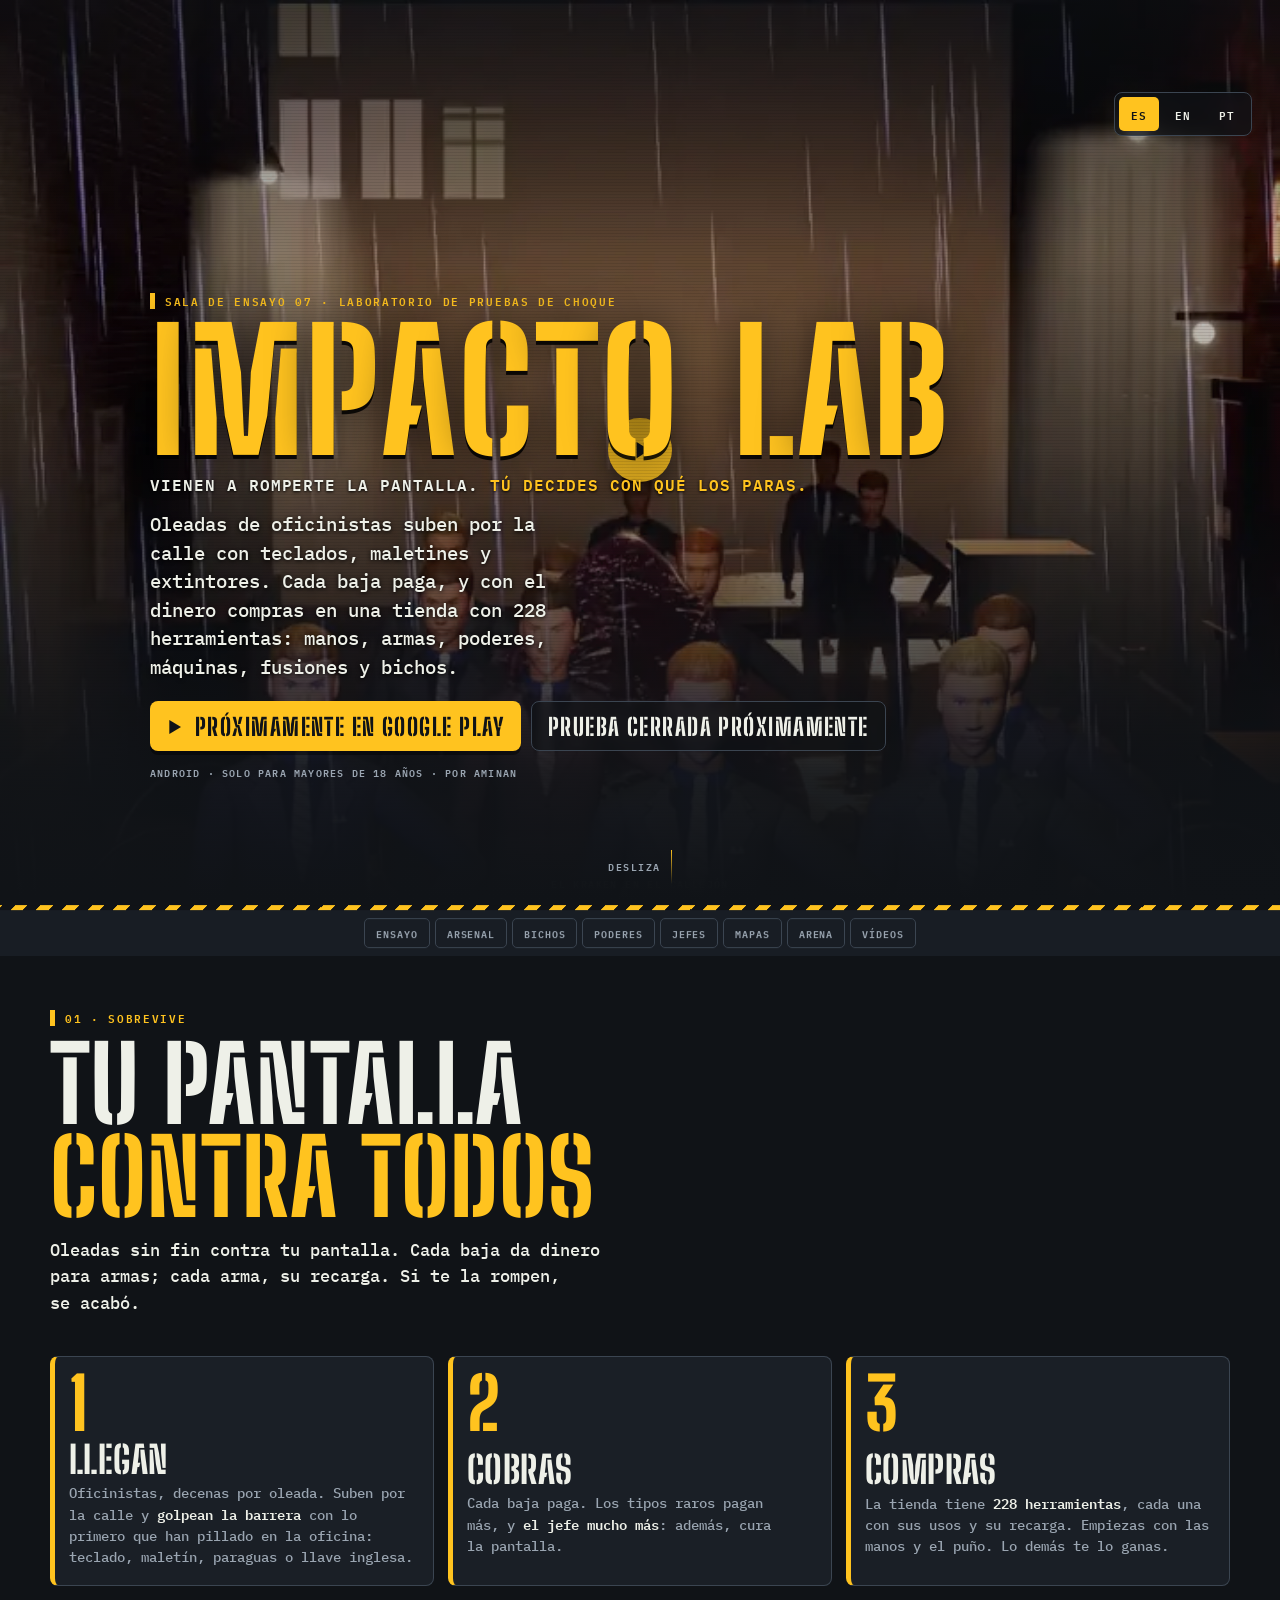
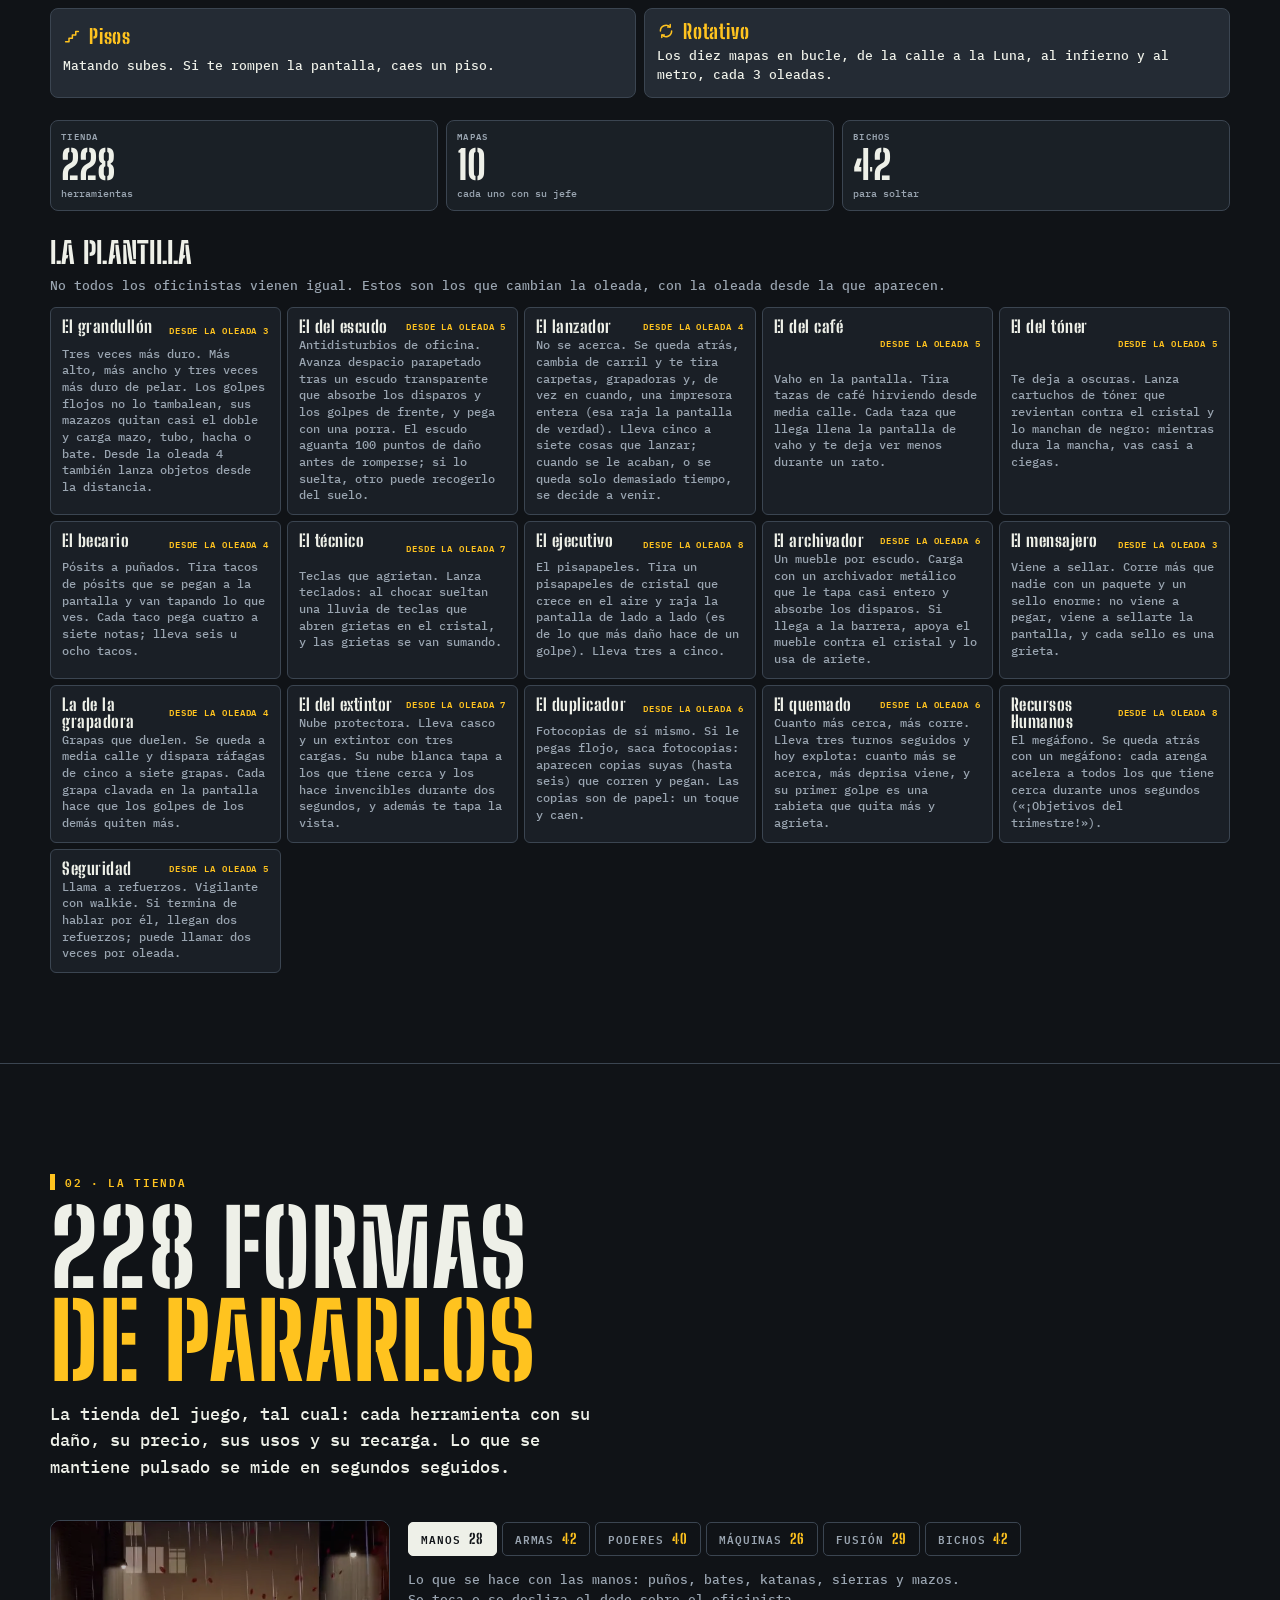
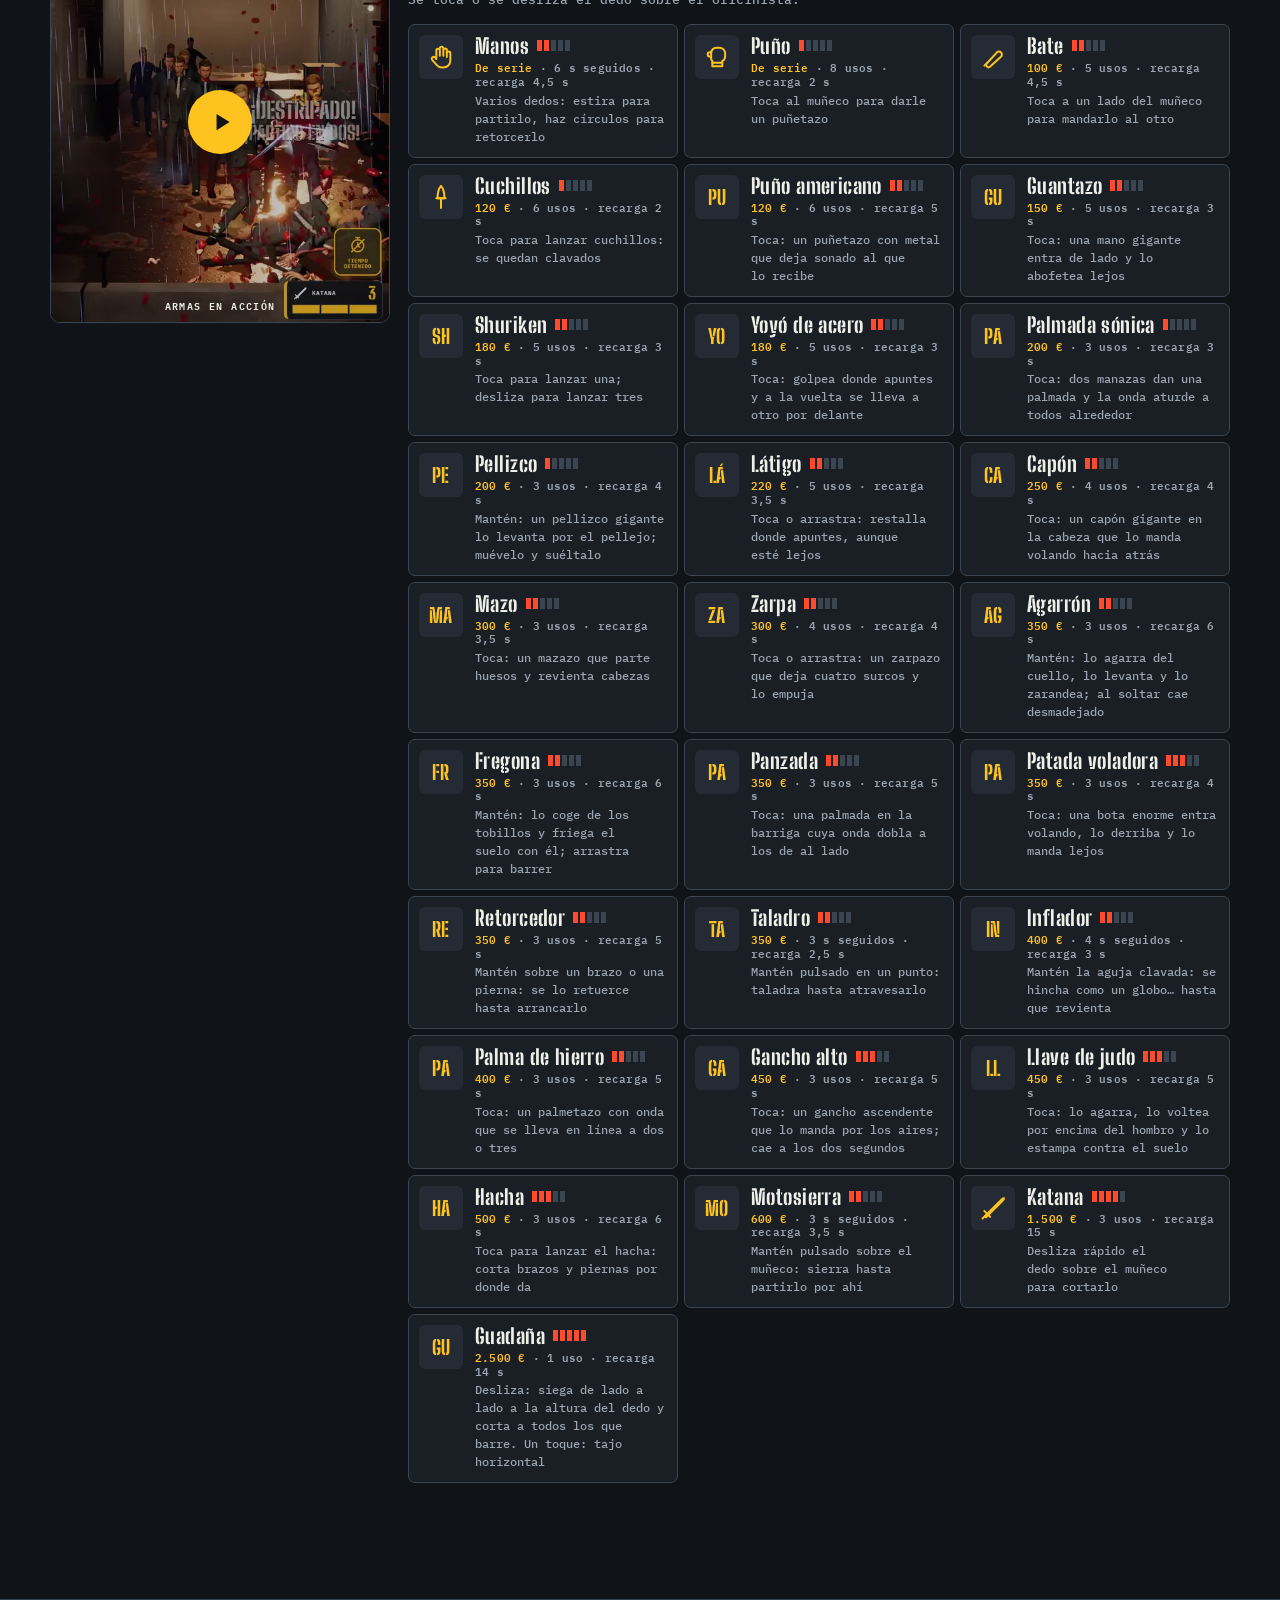
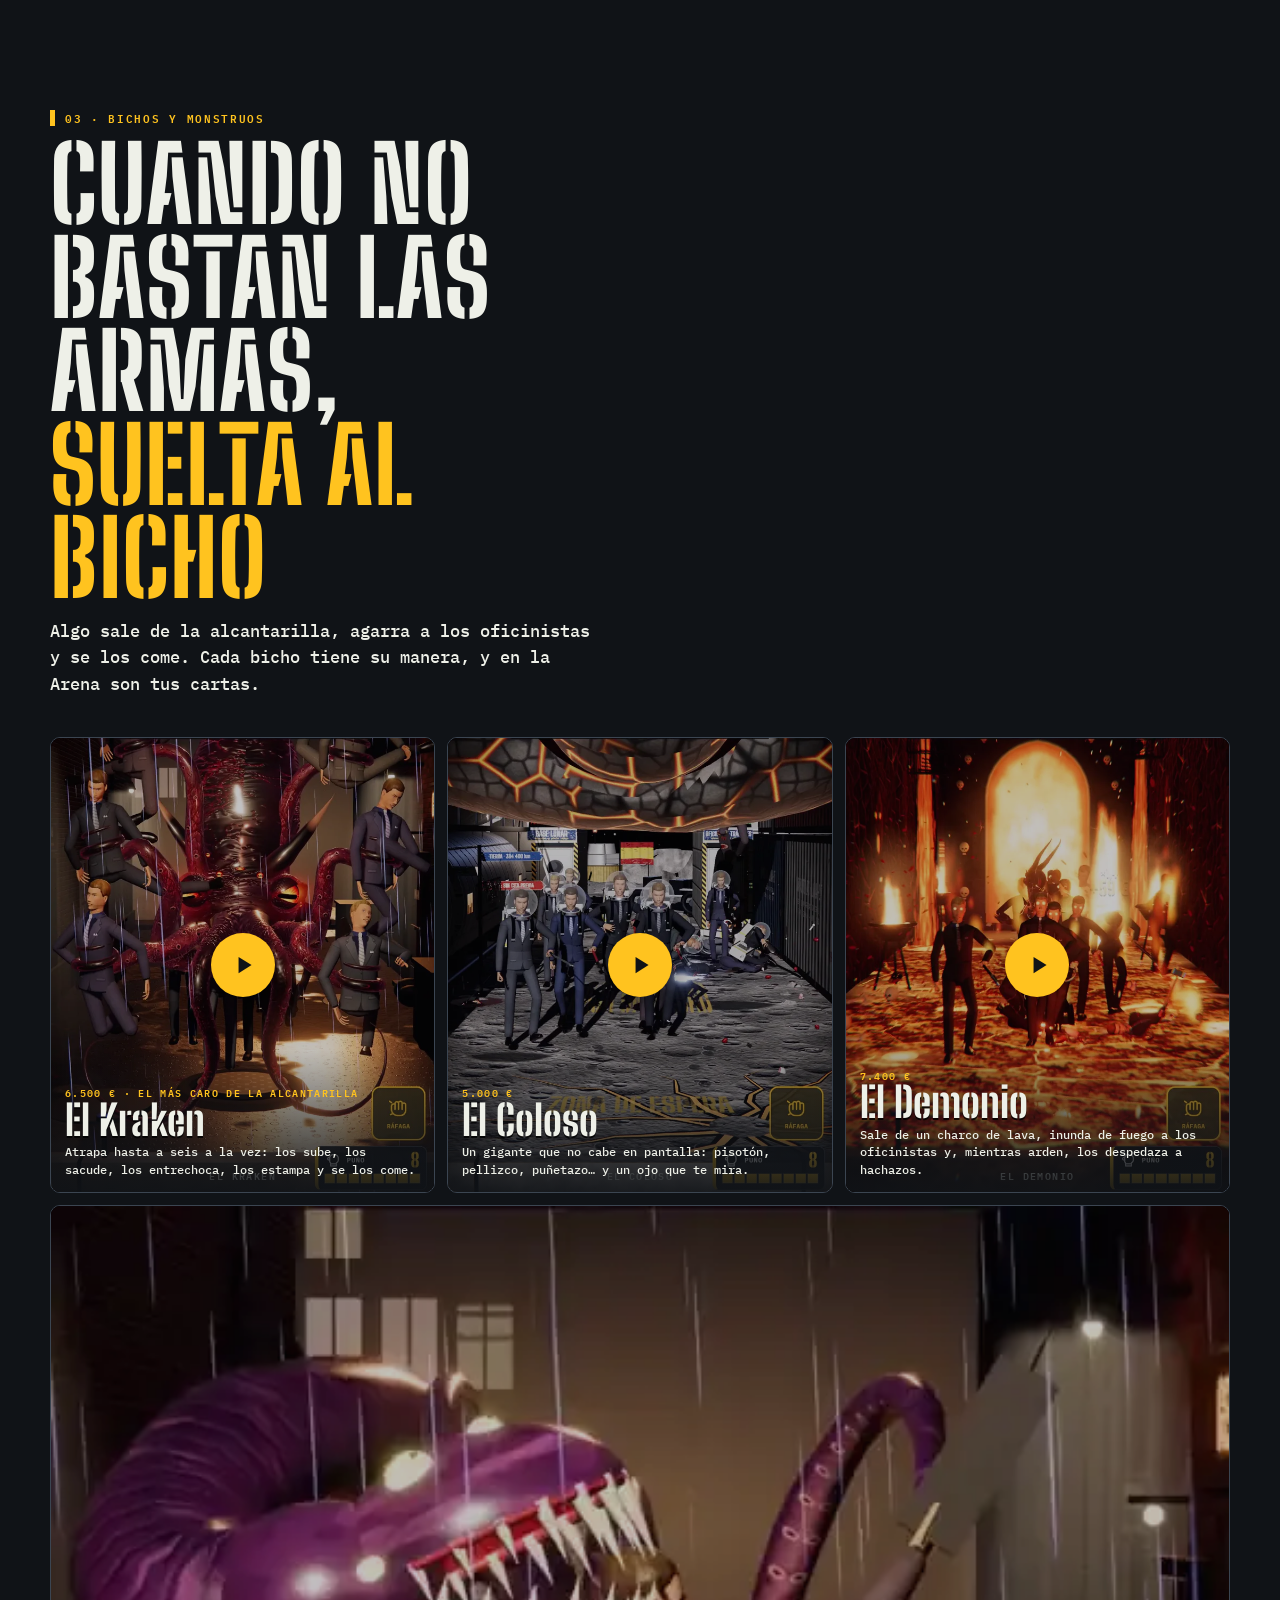
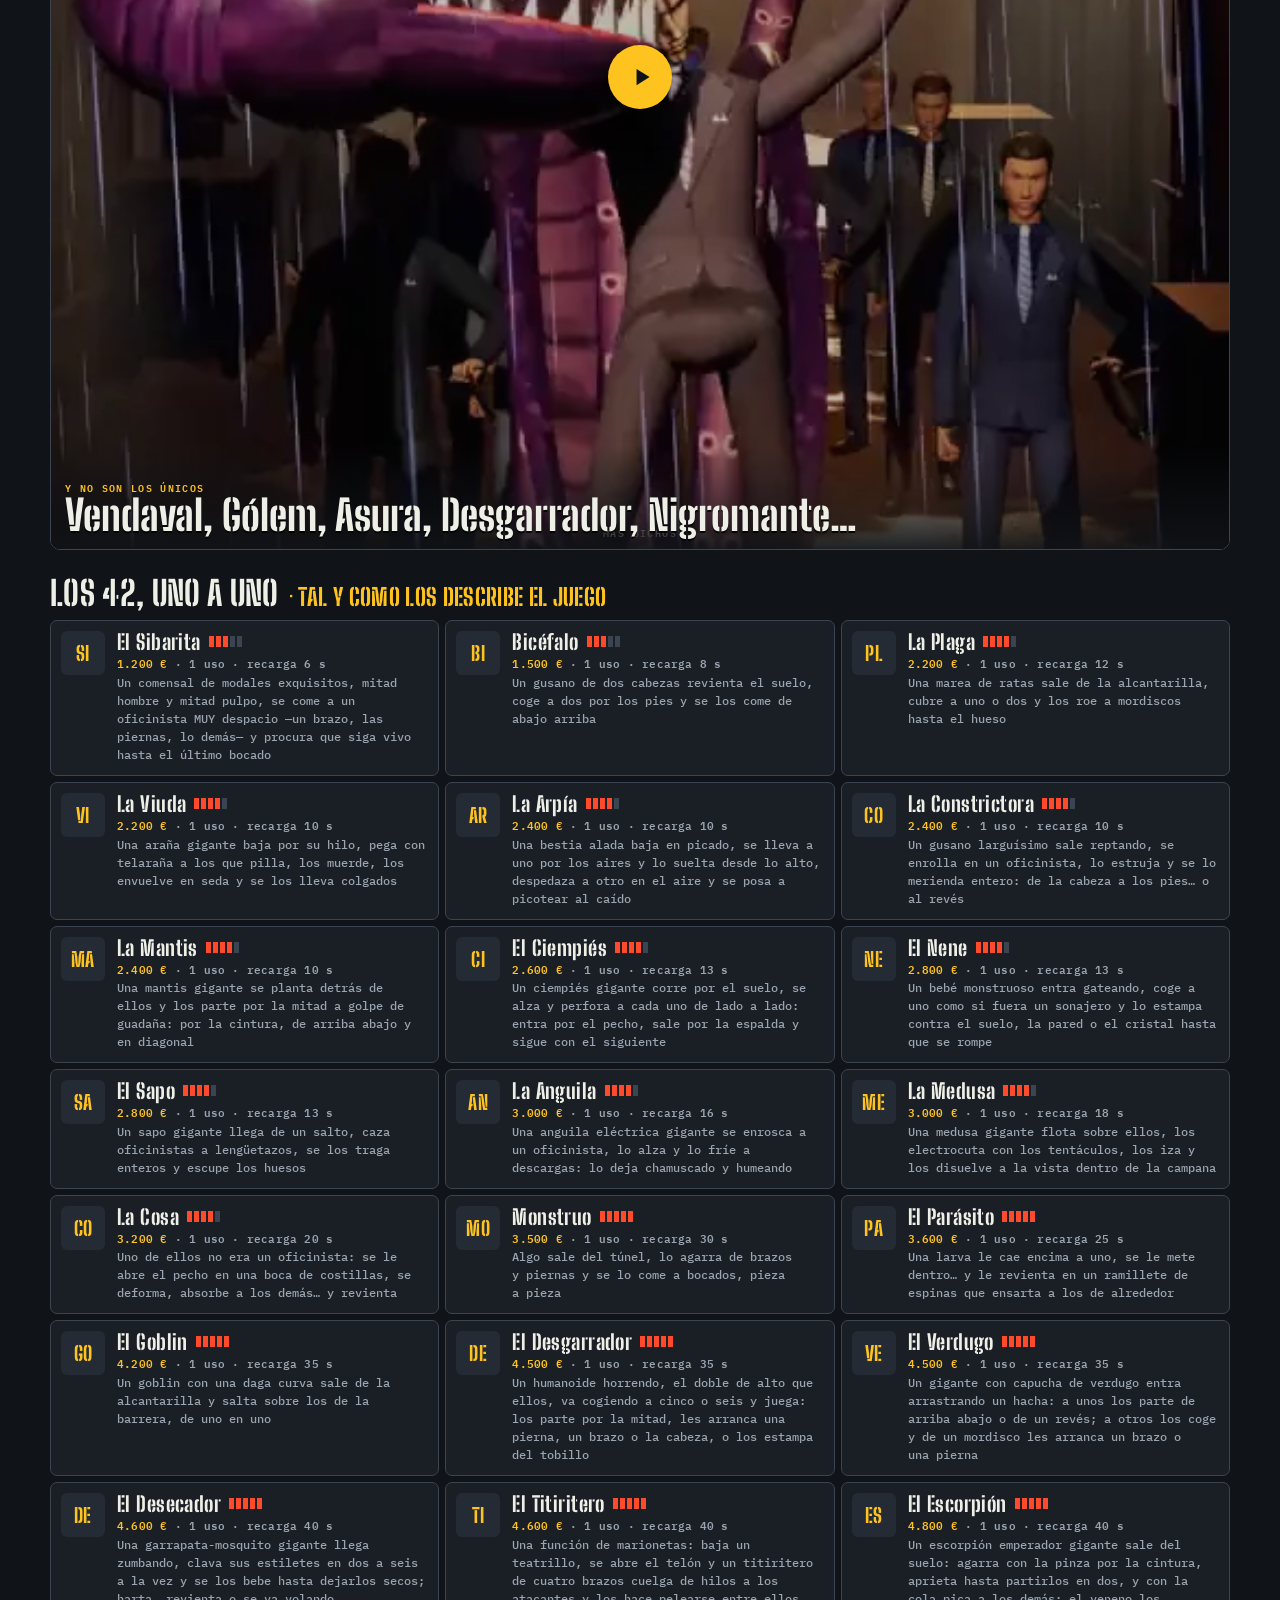
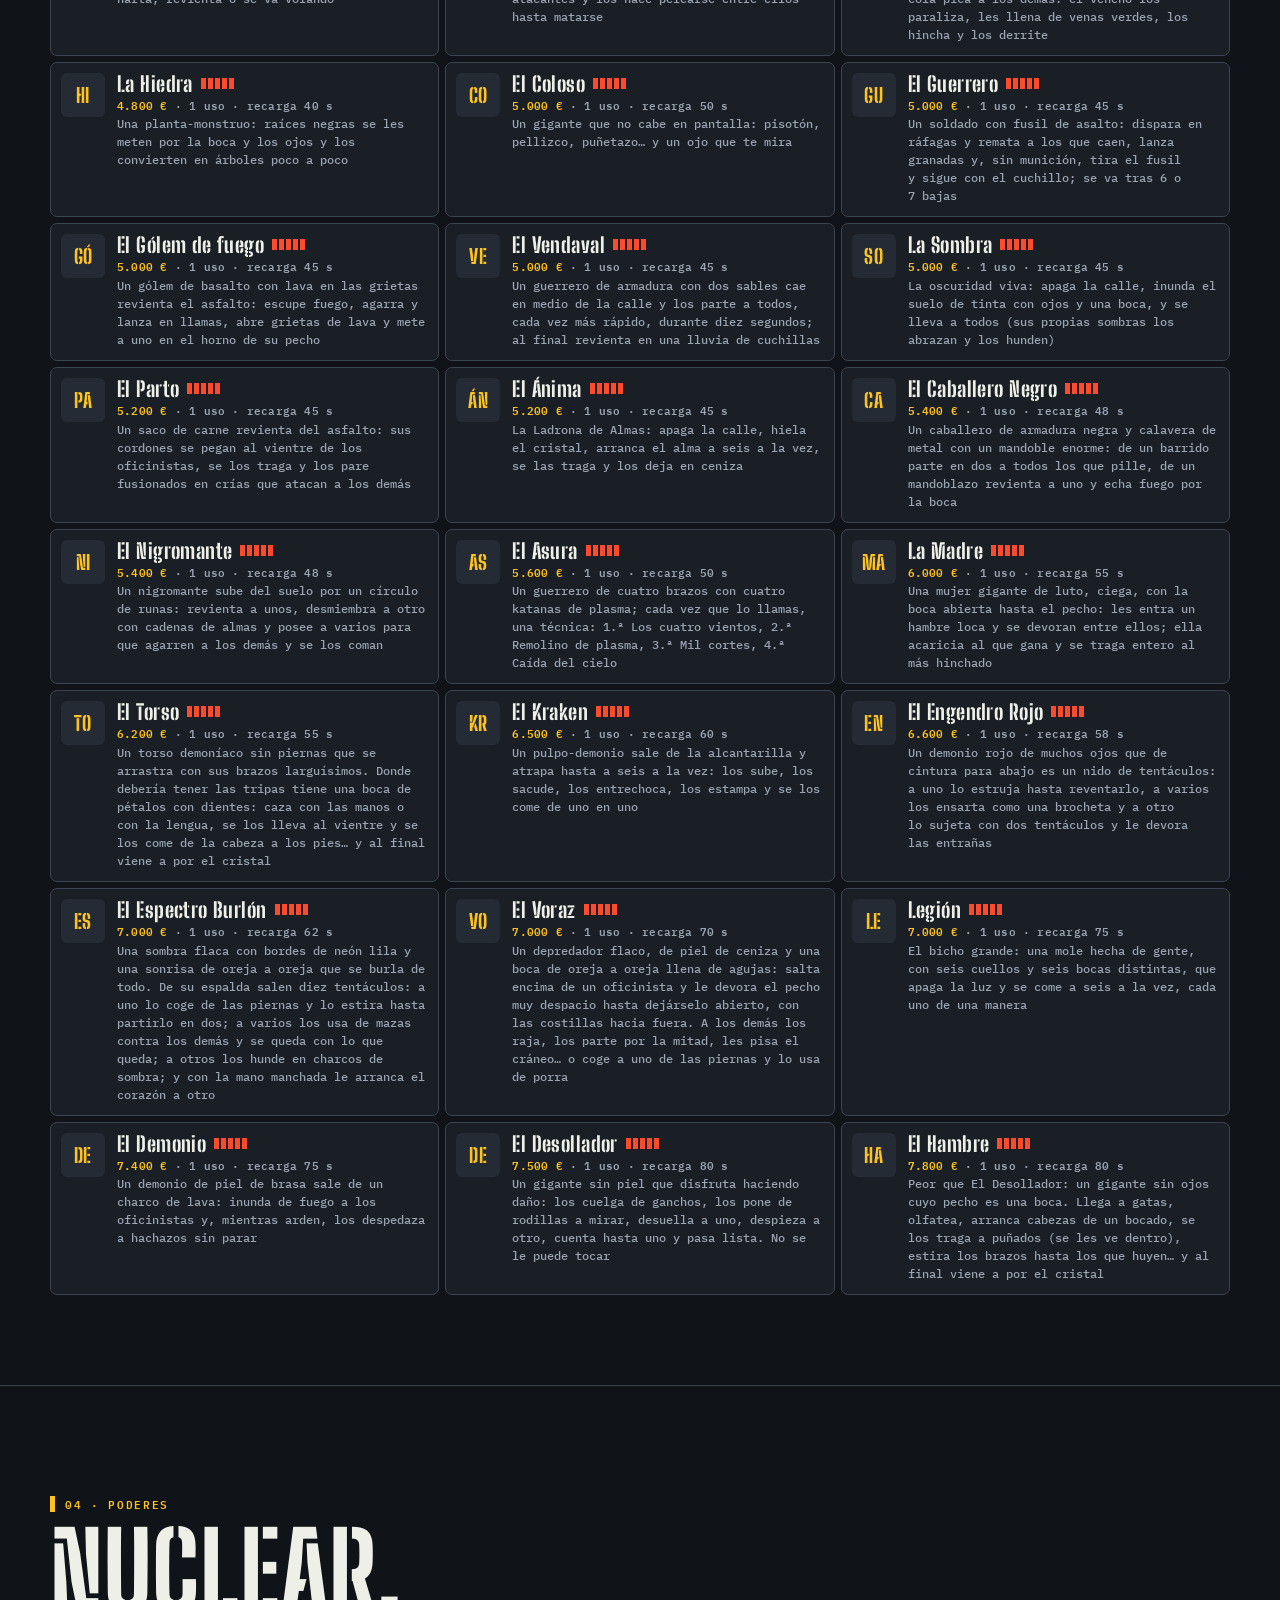
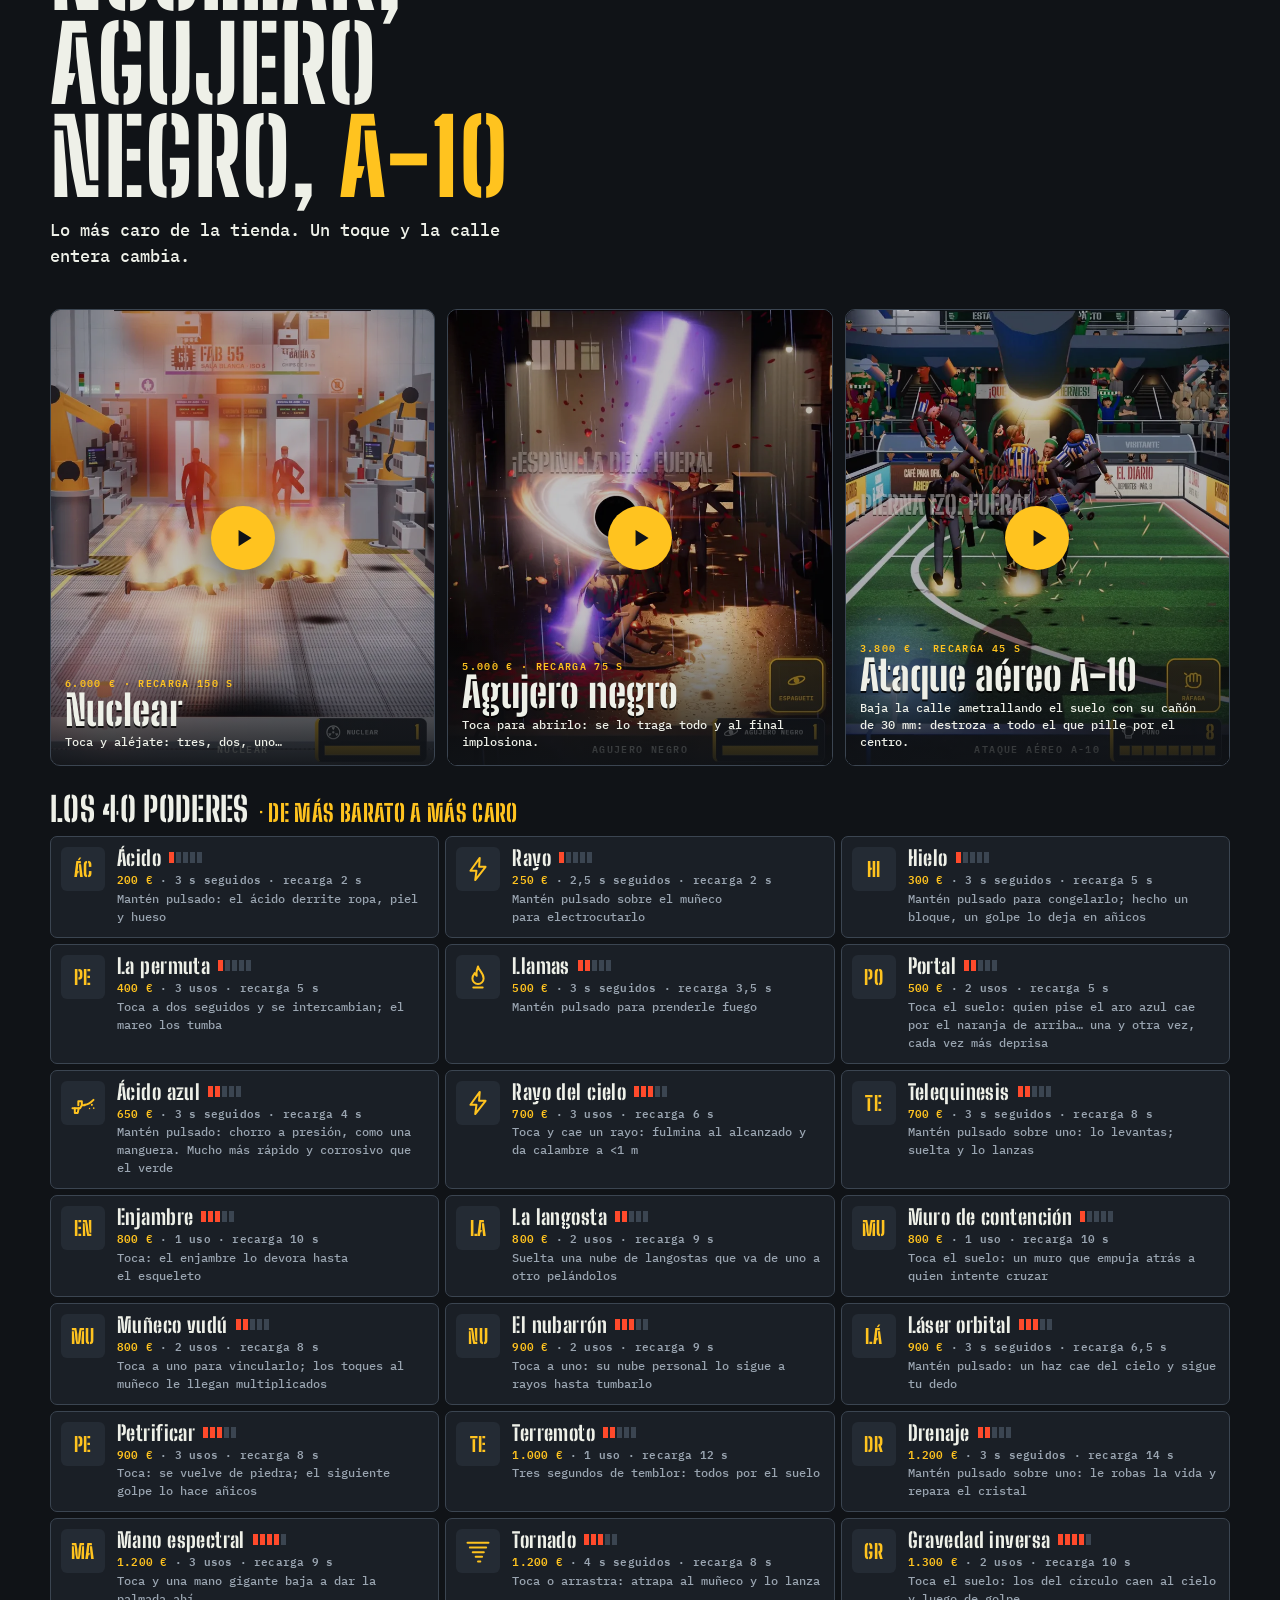
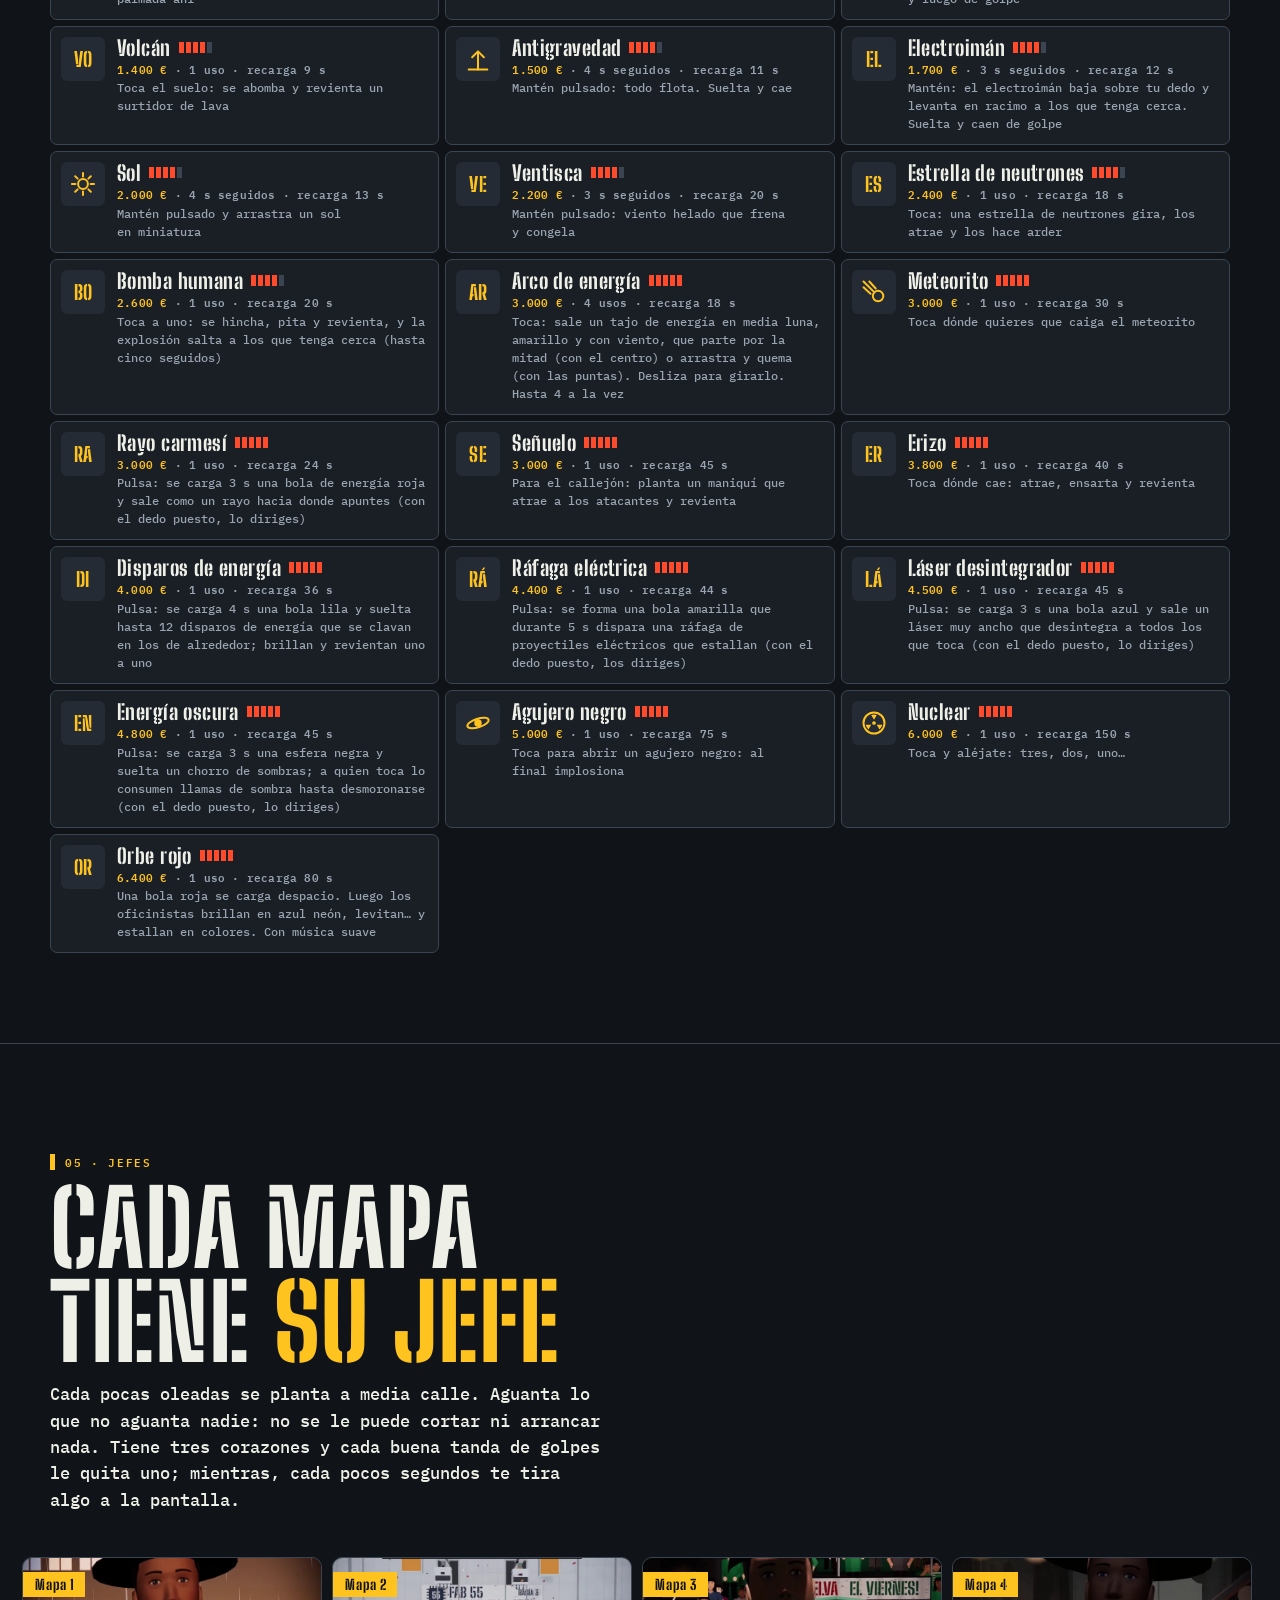
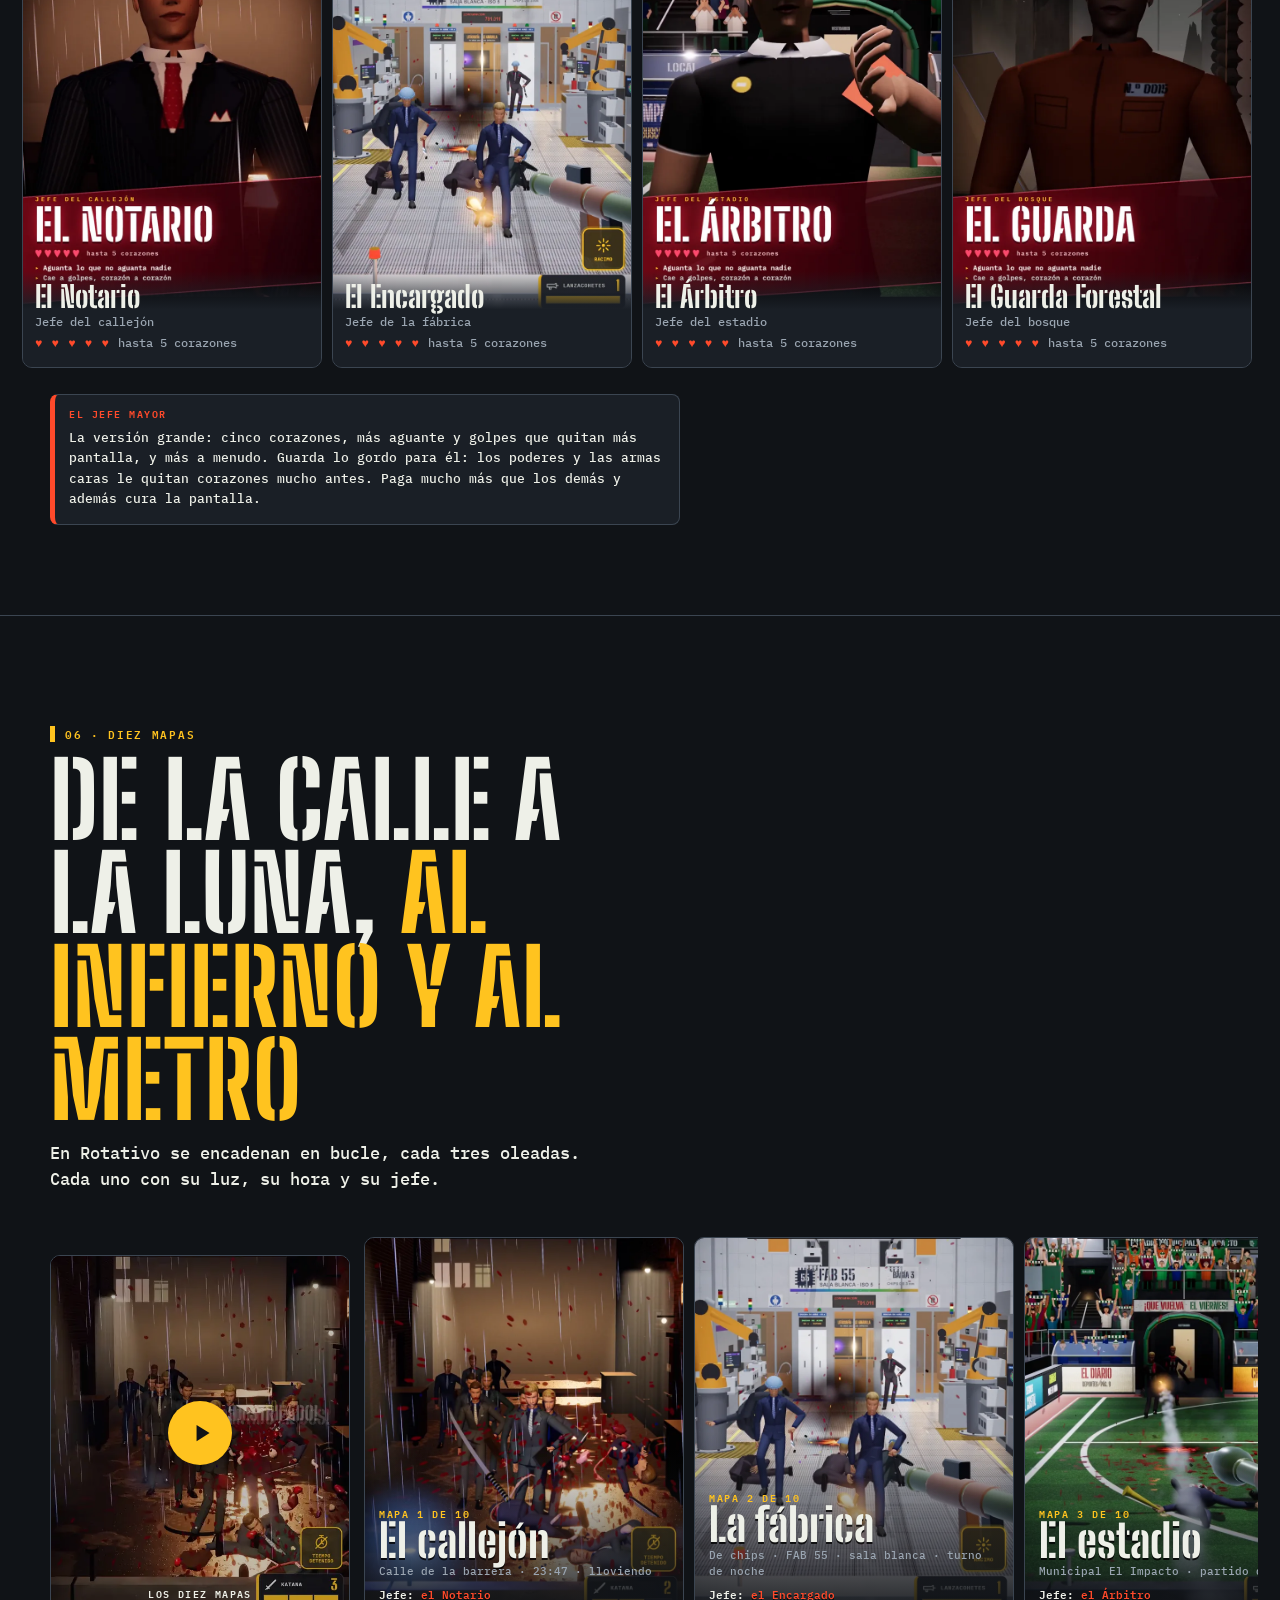
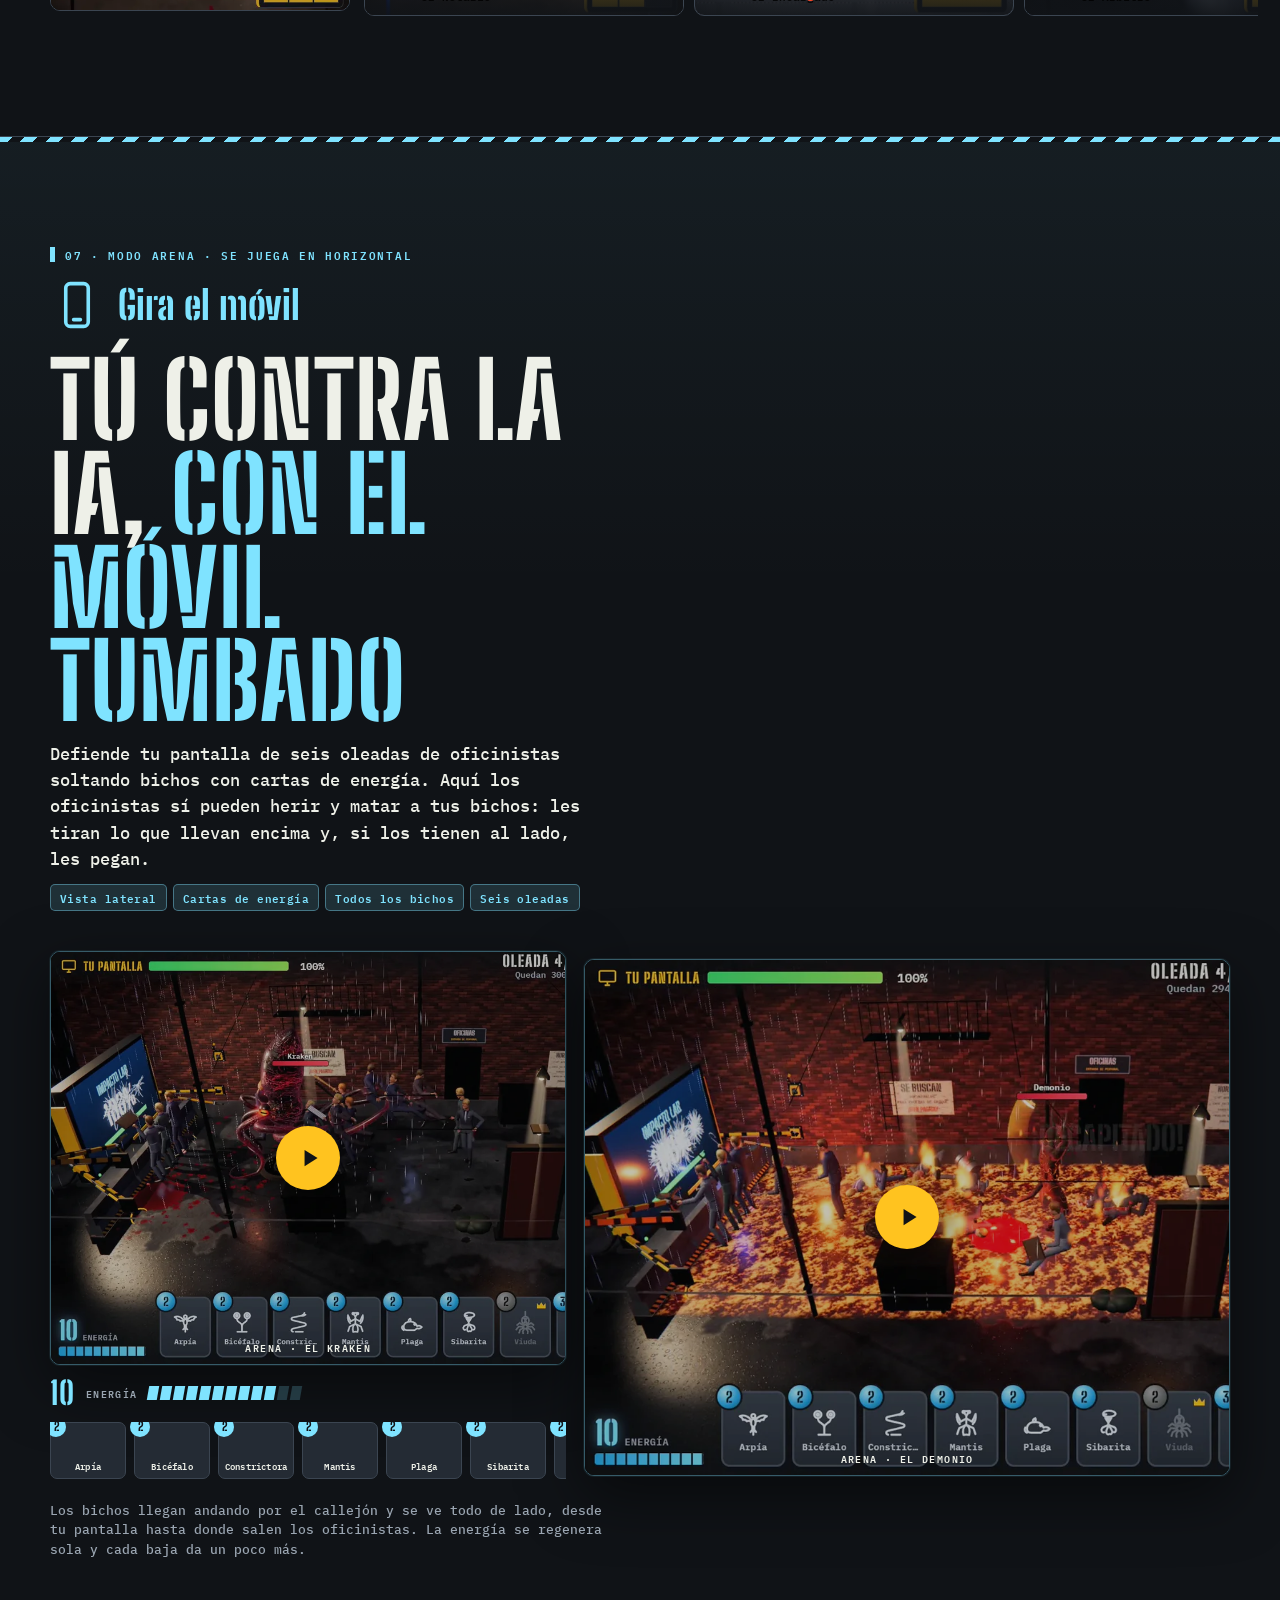
==== commit 319e92c6: "Bloquear la traducción automática de Chrome y pulir el inglés - translate="no", class notranslate y " ====
--- a/index.html
+++ b/index.html
@@ -1,7 +1,8 @@
 <!doctype html>
-<html lang="es">
+<html lang="es-ES" translate="no" class="notranslate">
 <head>
 <meta charset="utf-8">
+<meta name="google" content="notranslate">
 <script>document.documentElement.className+=" js";</script>
 <meta name="viewport" content="width=device-width, initial-scale=1, viewport-fit=cover">
 <title>Impacto Lab · Próximamente en Google Play</title>
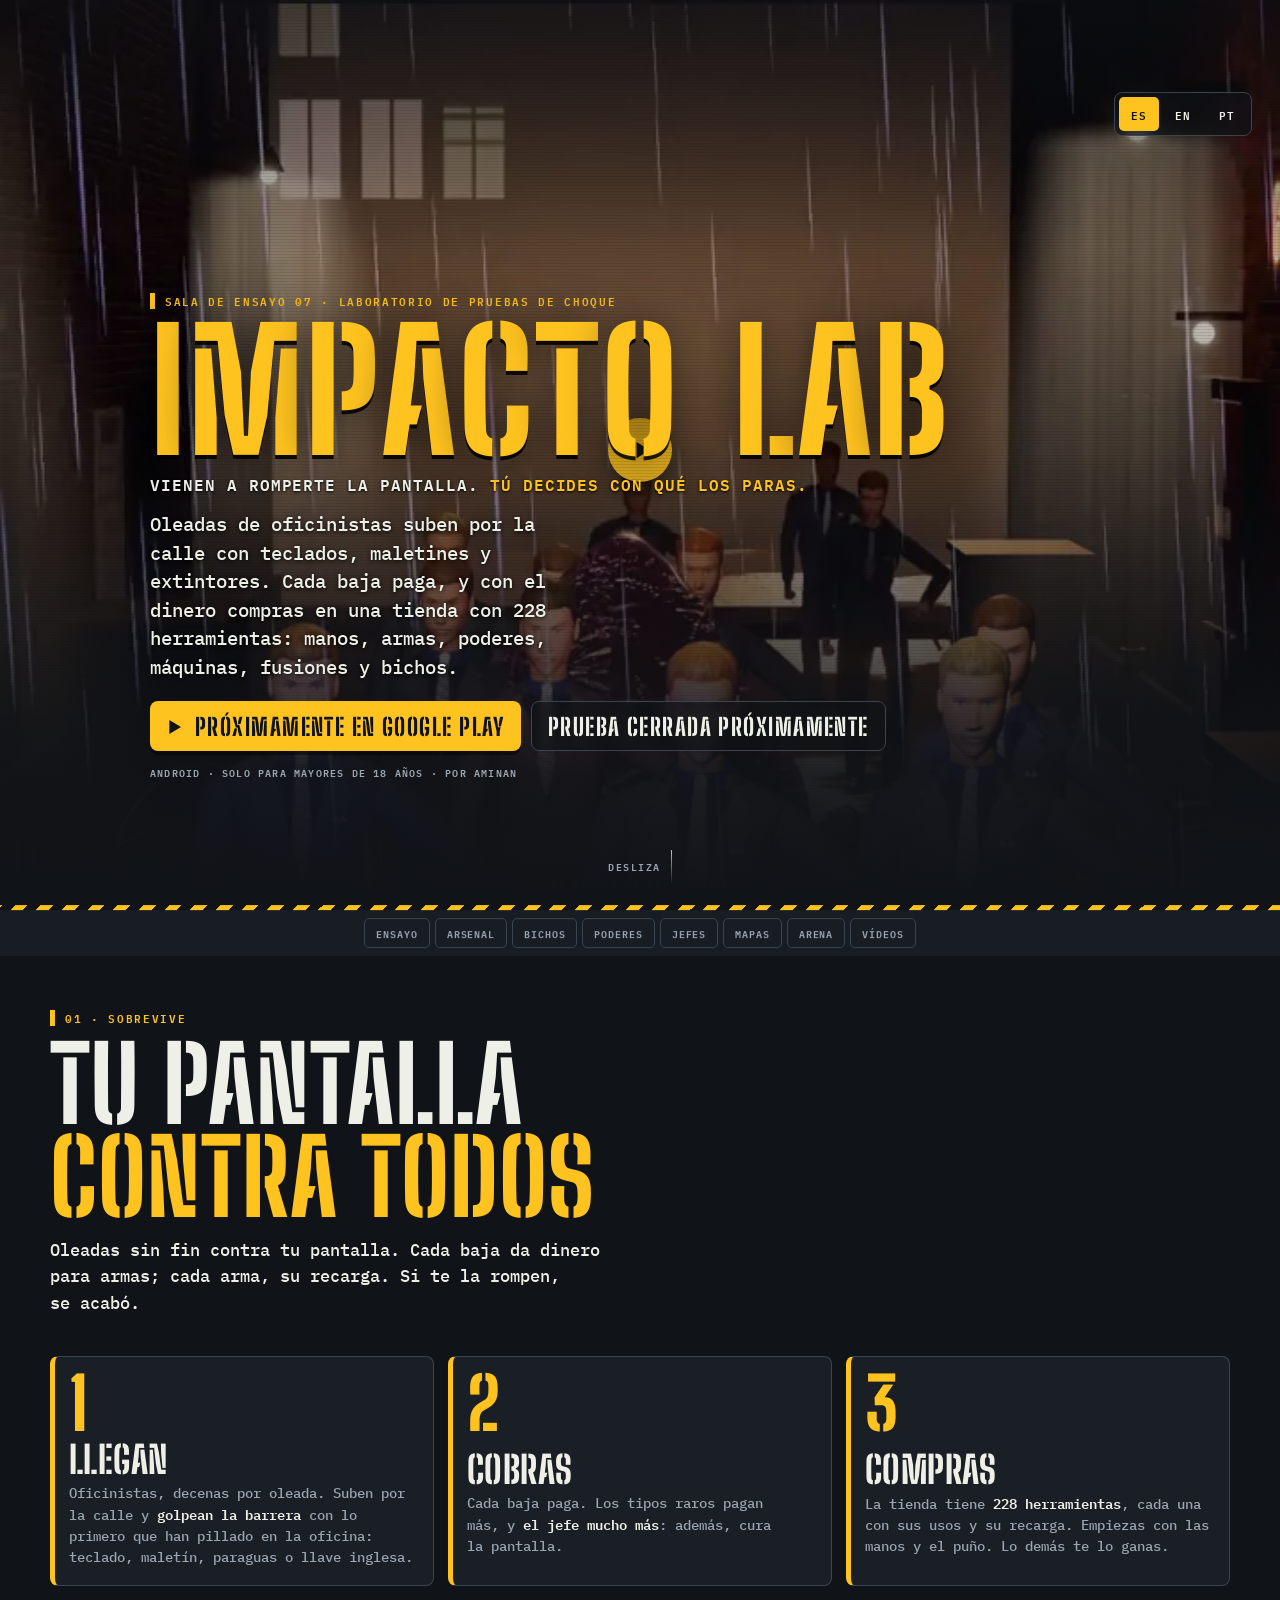
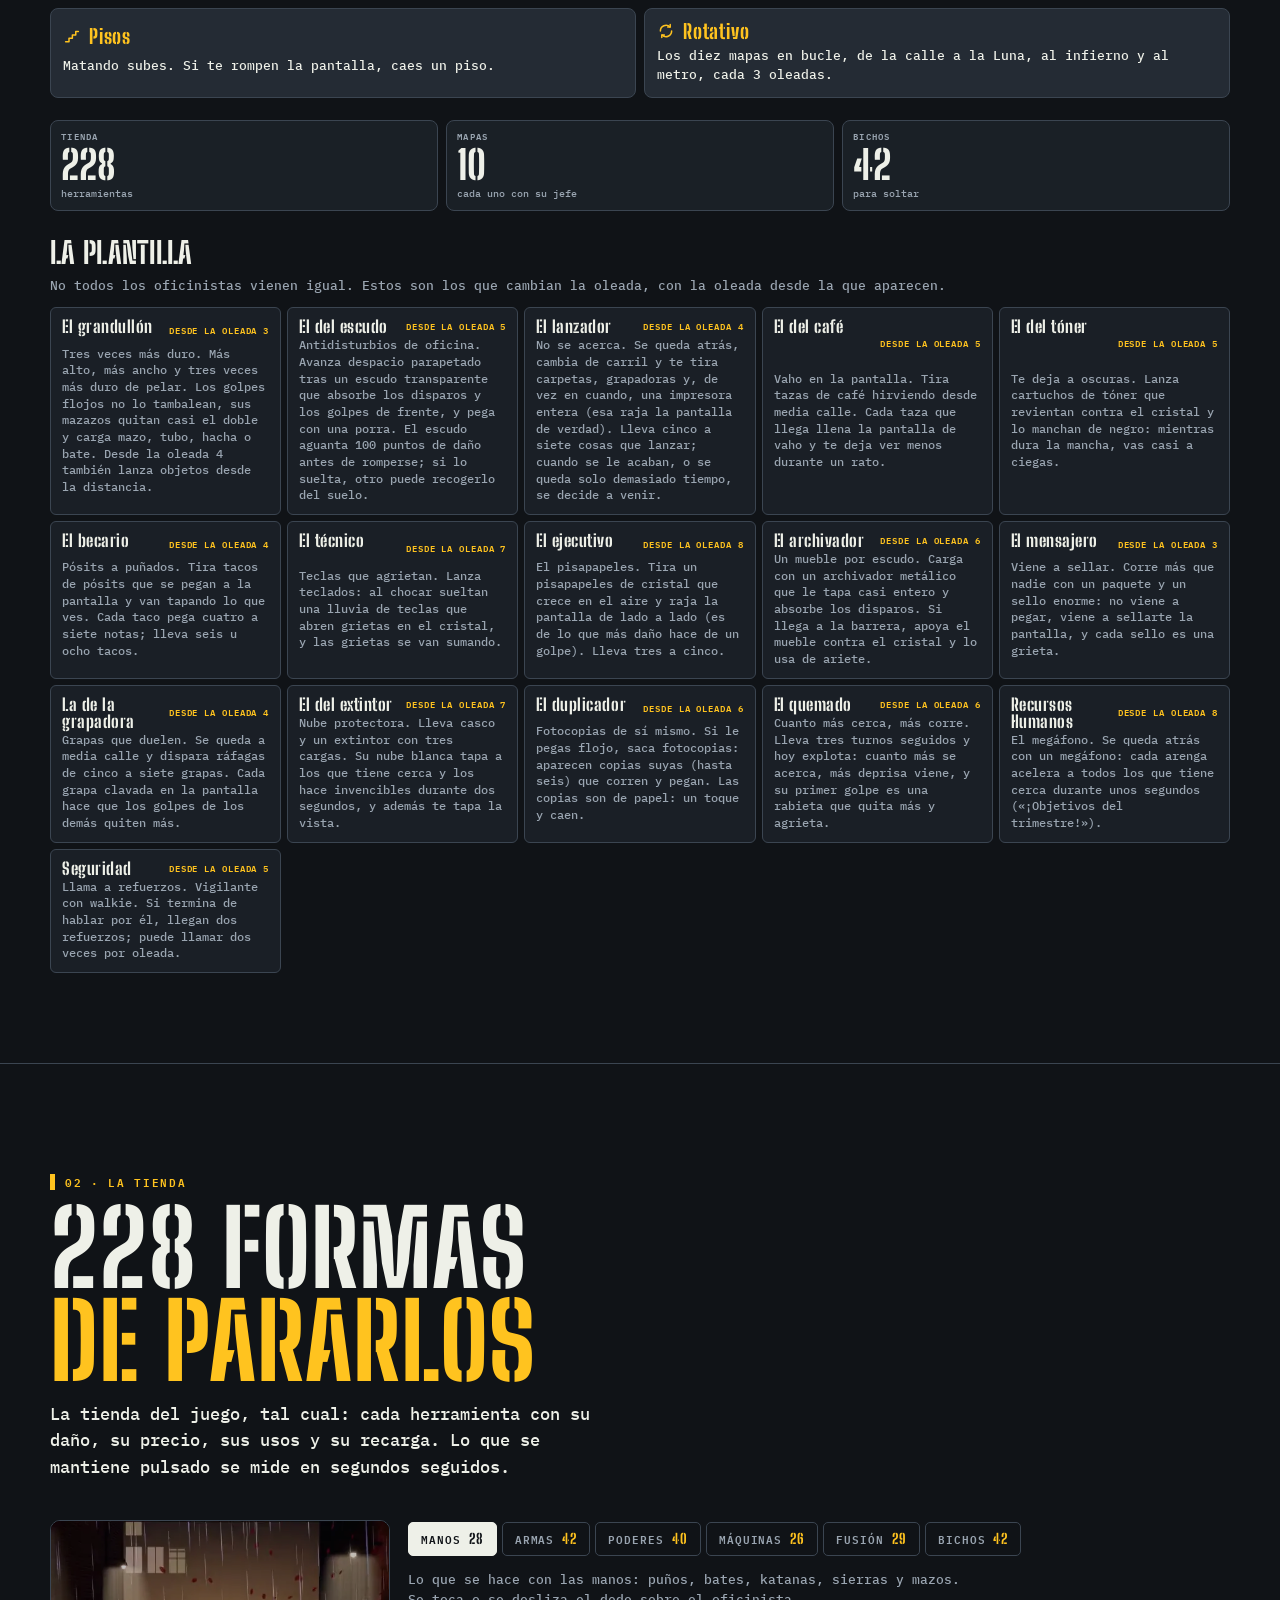
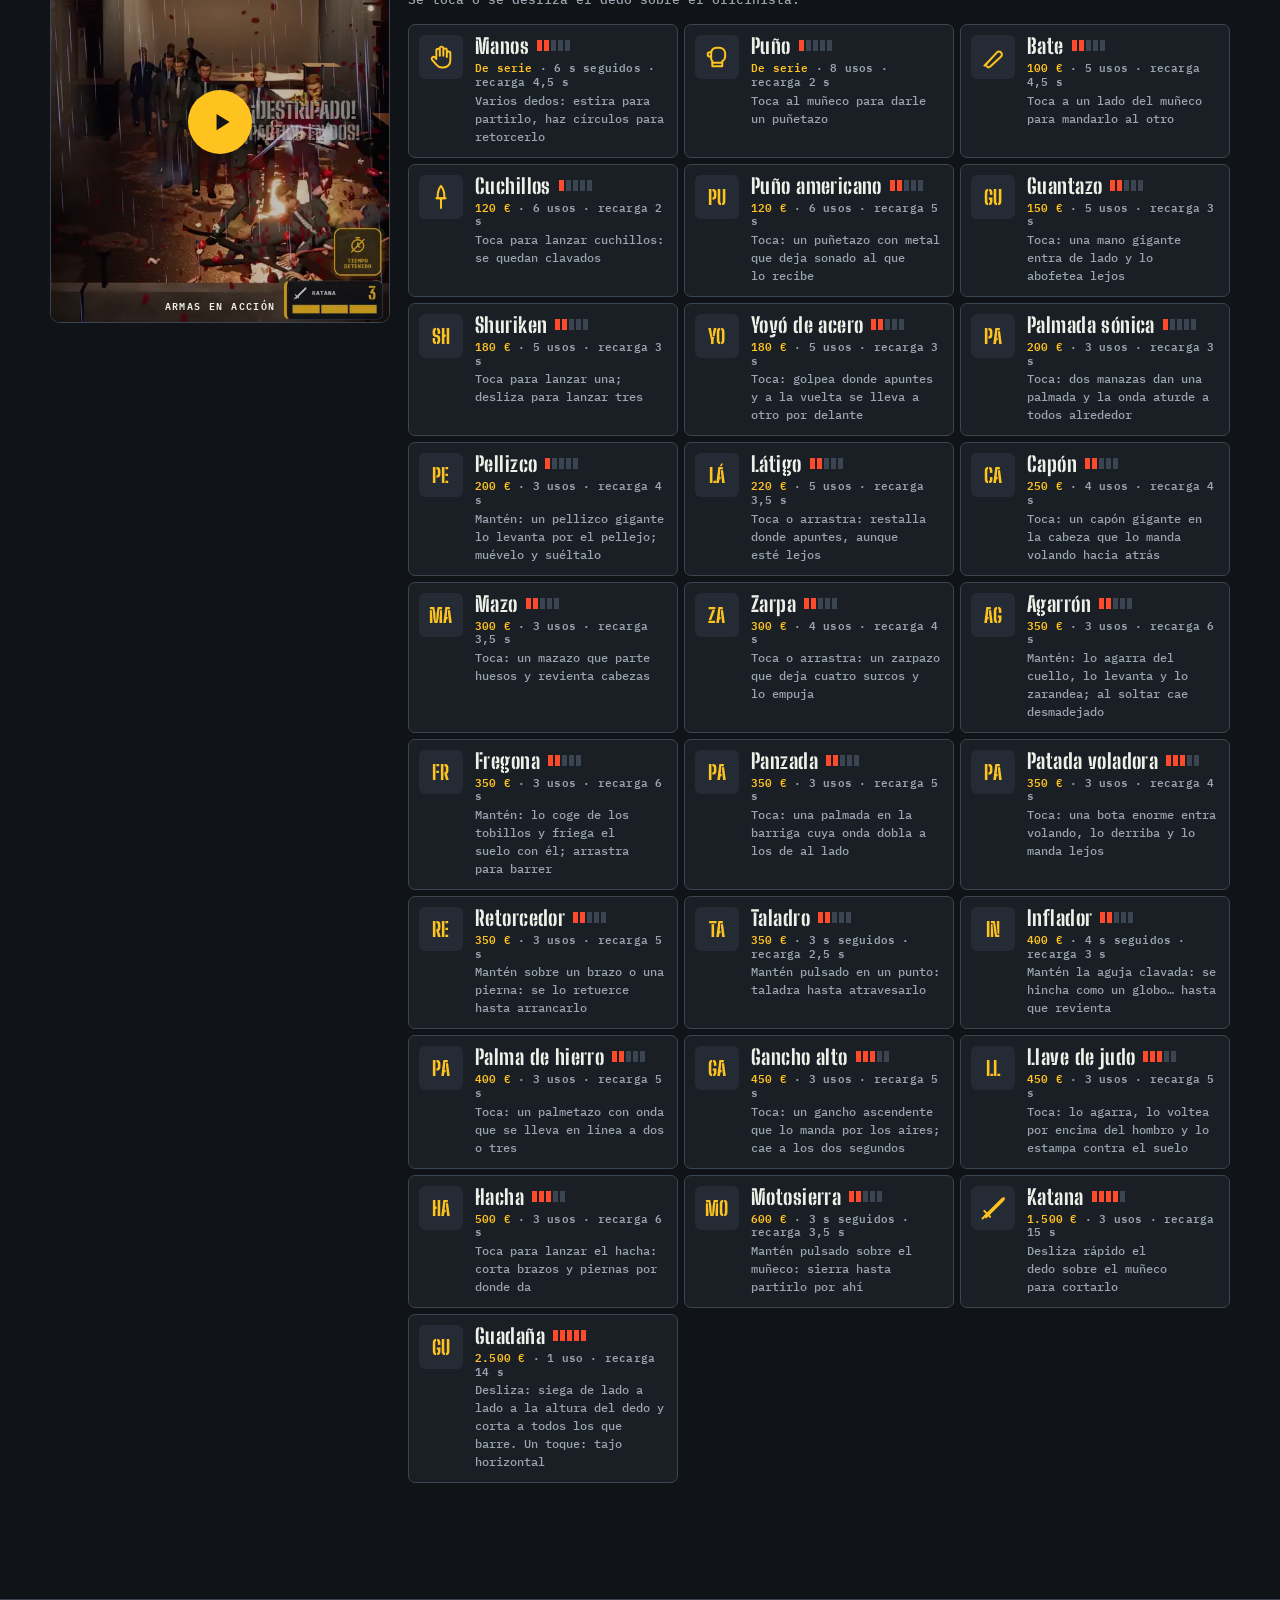
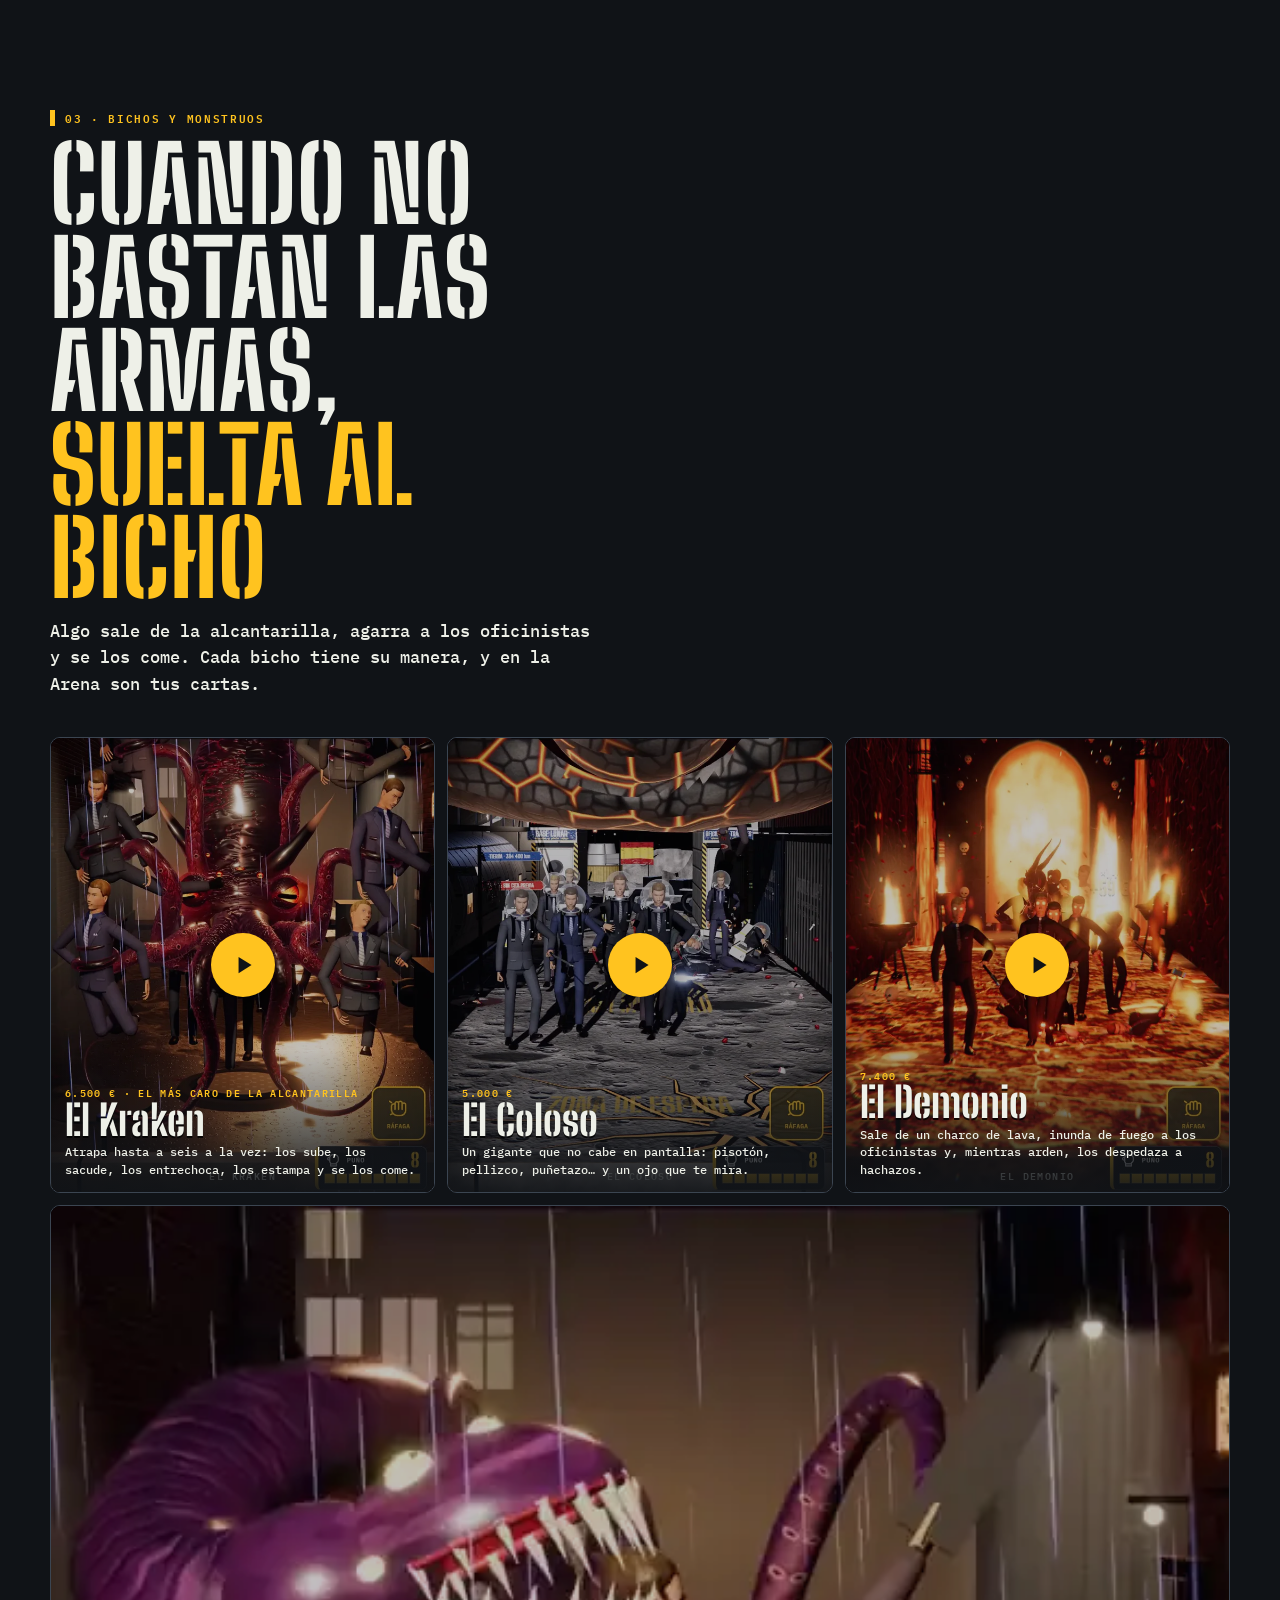
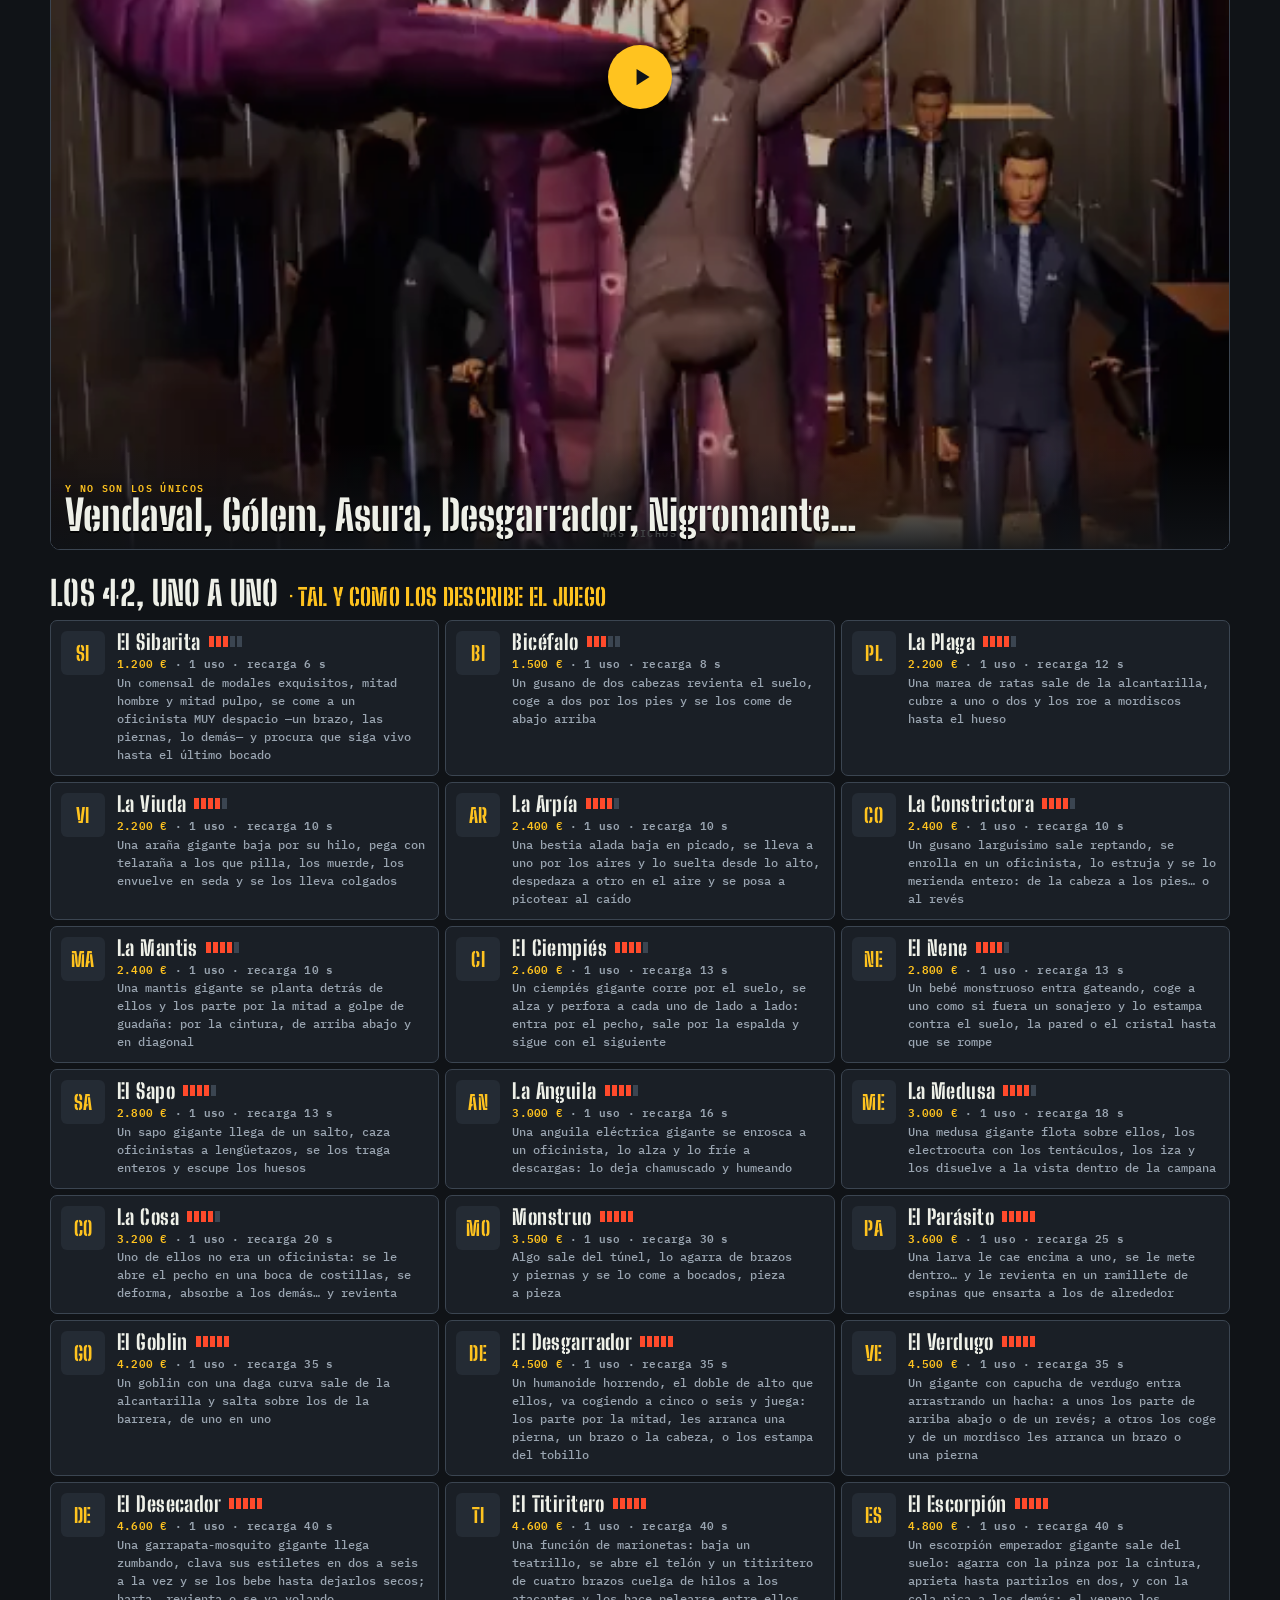
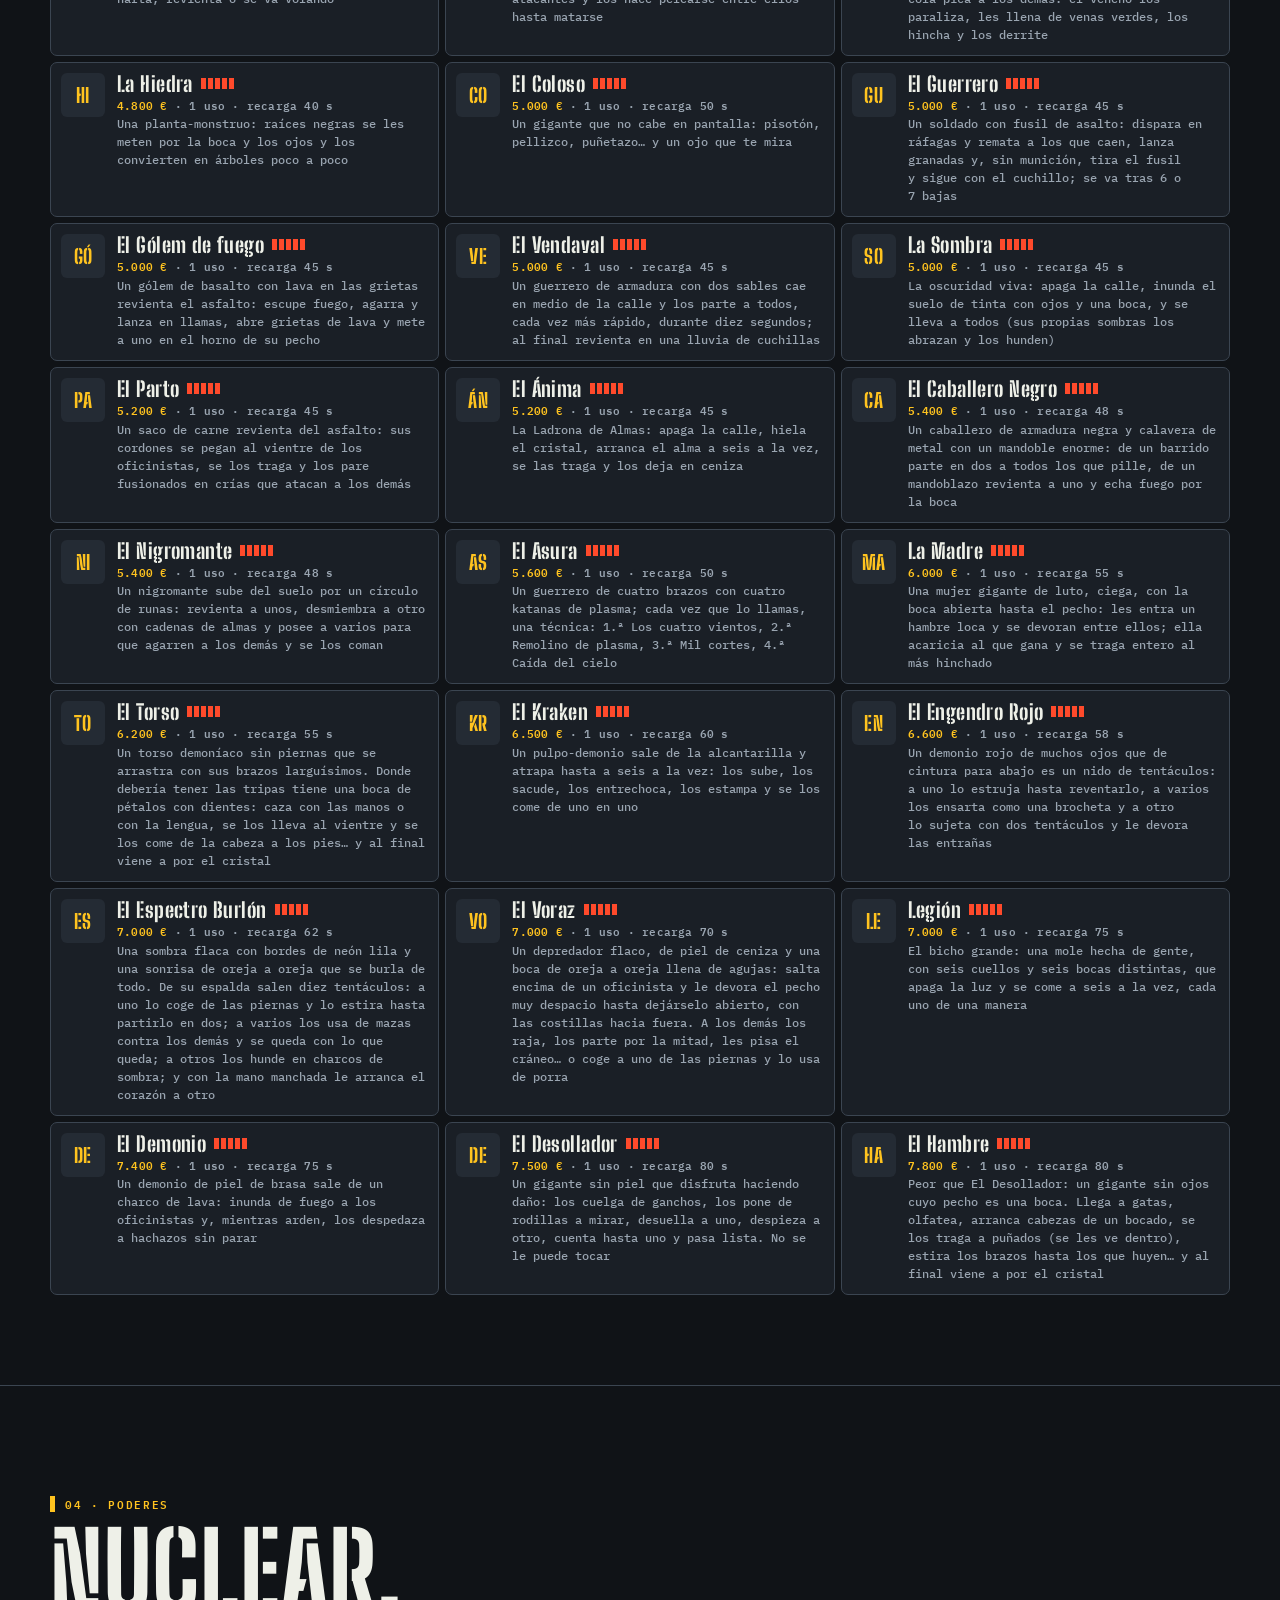
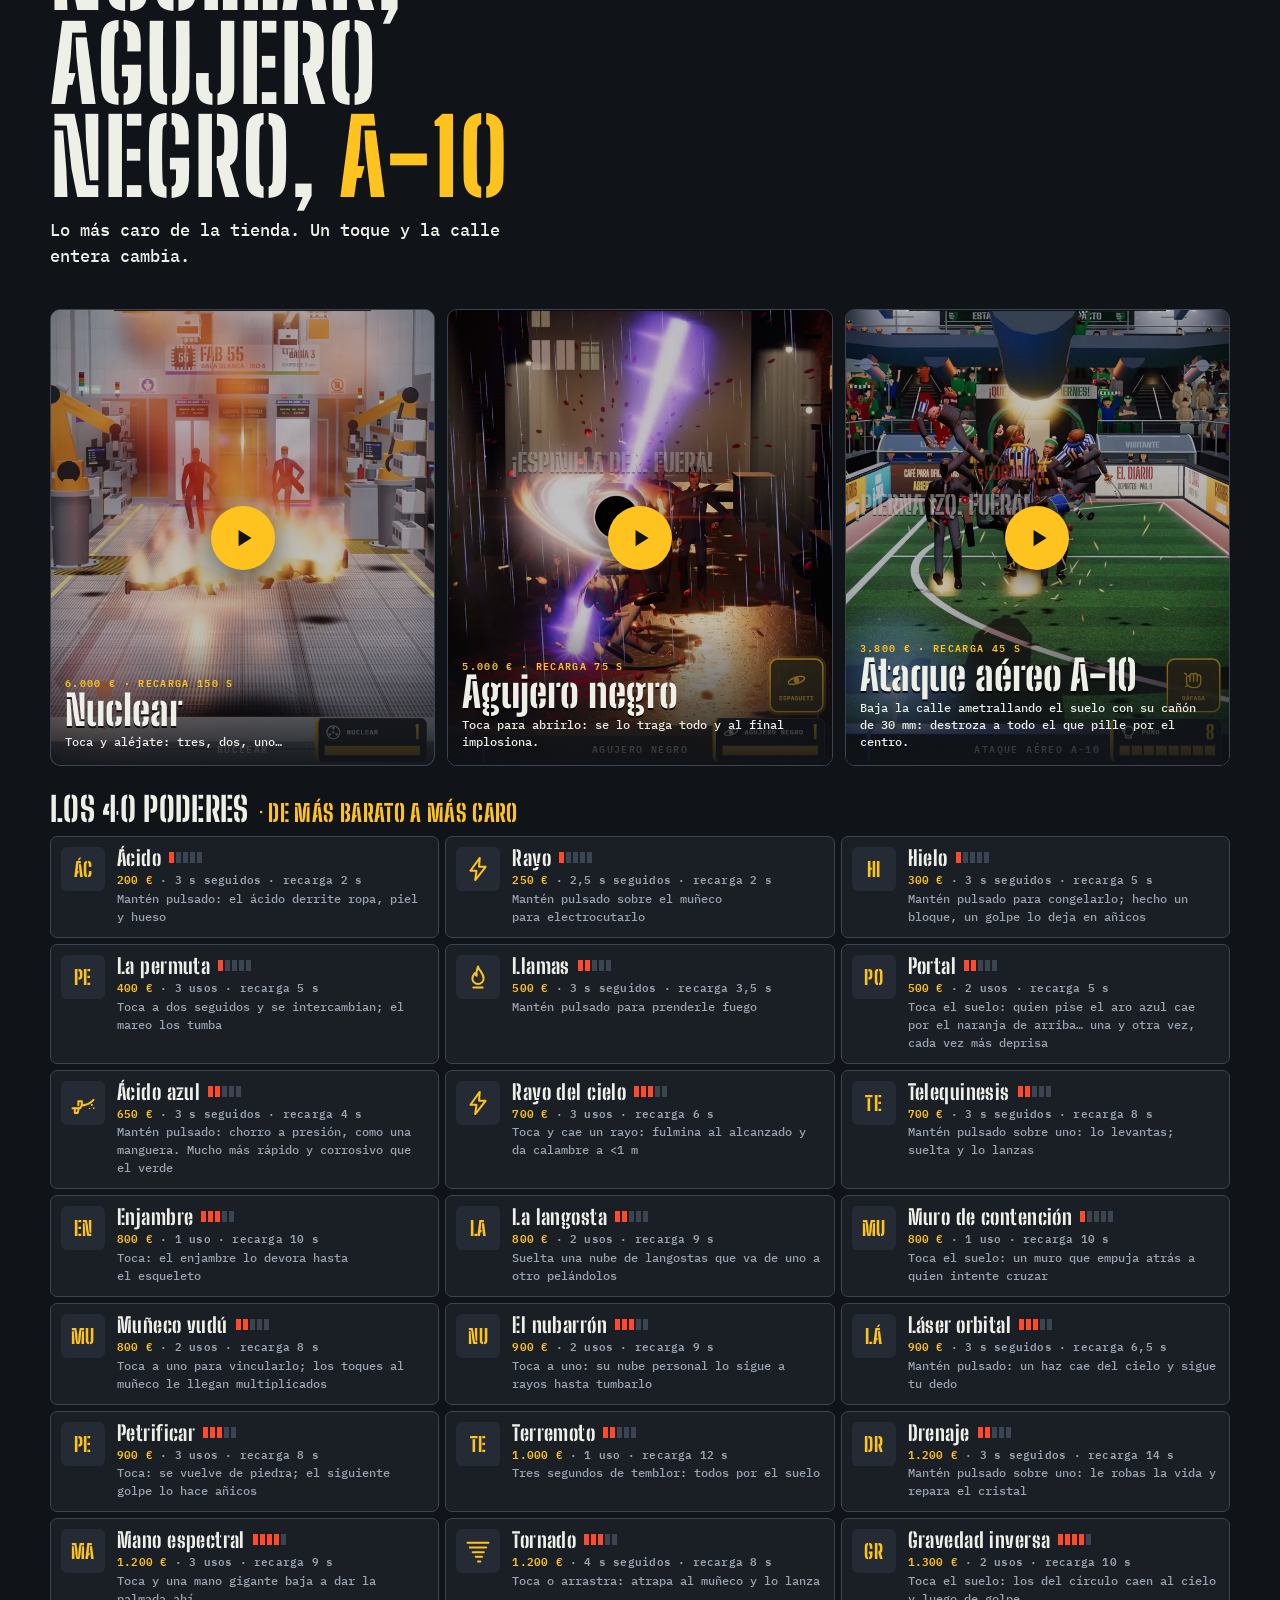
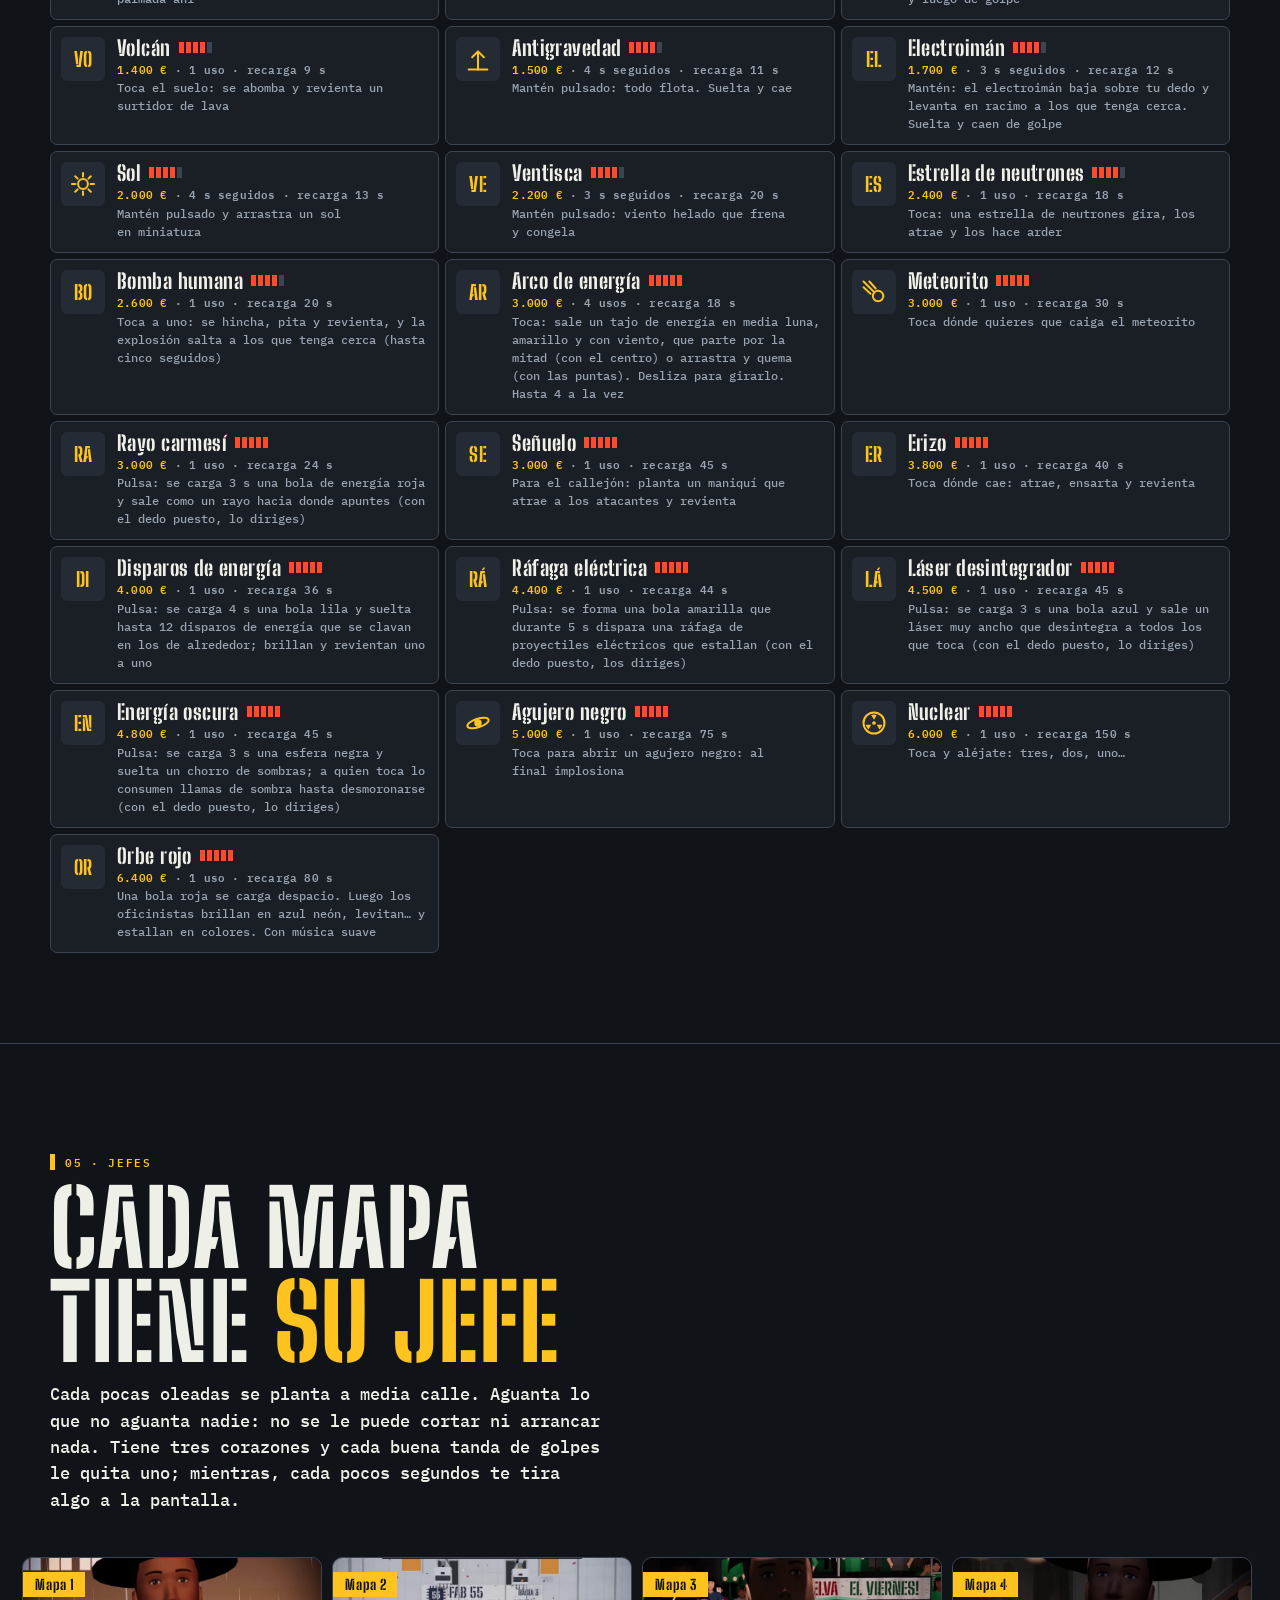
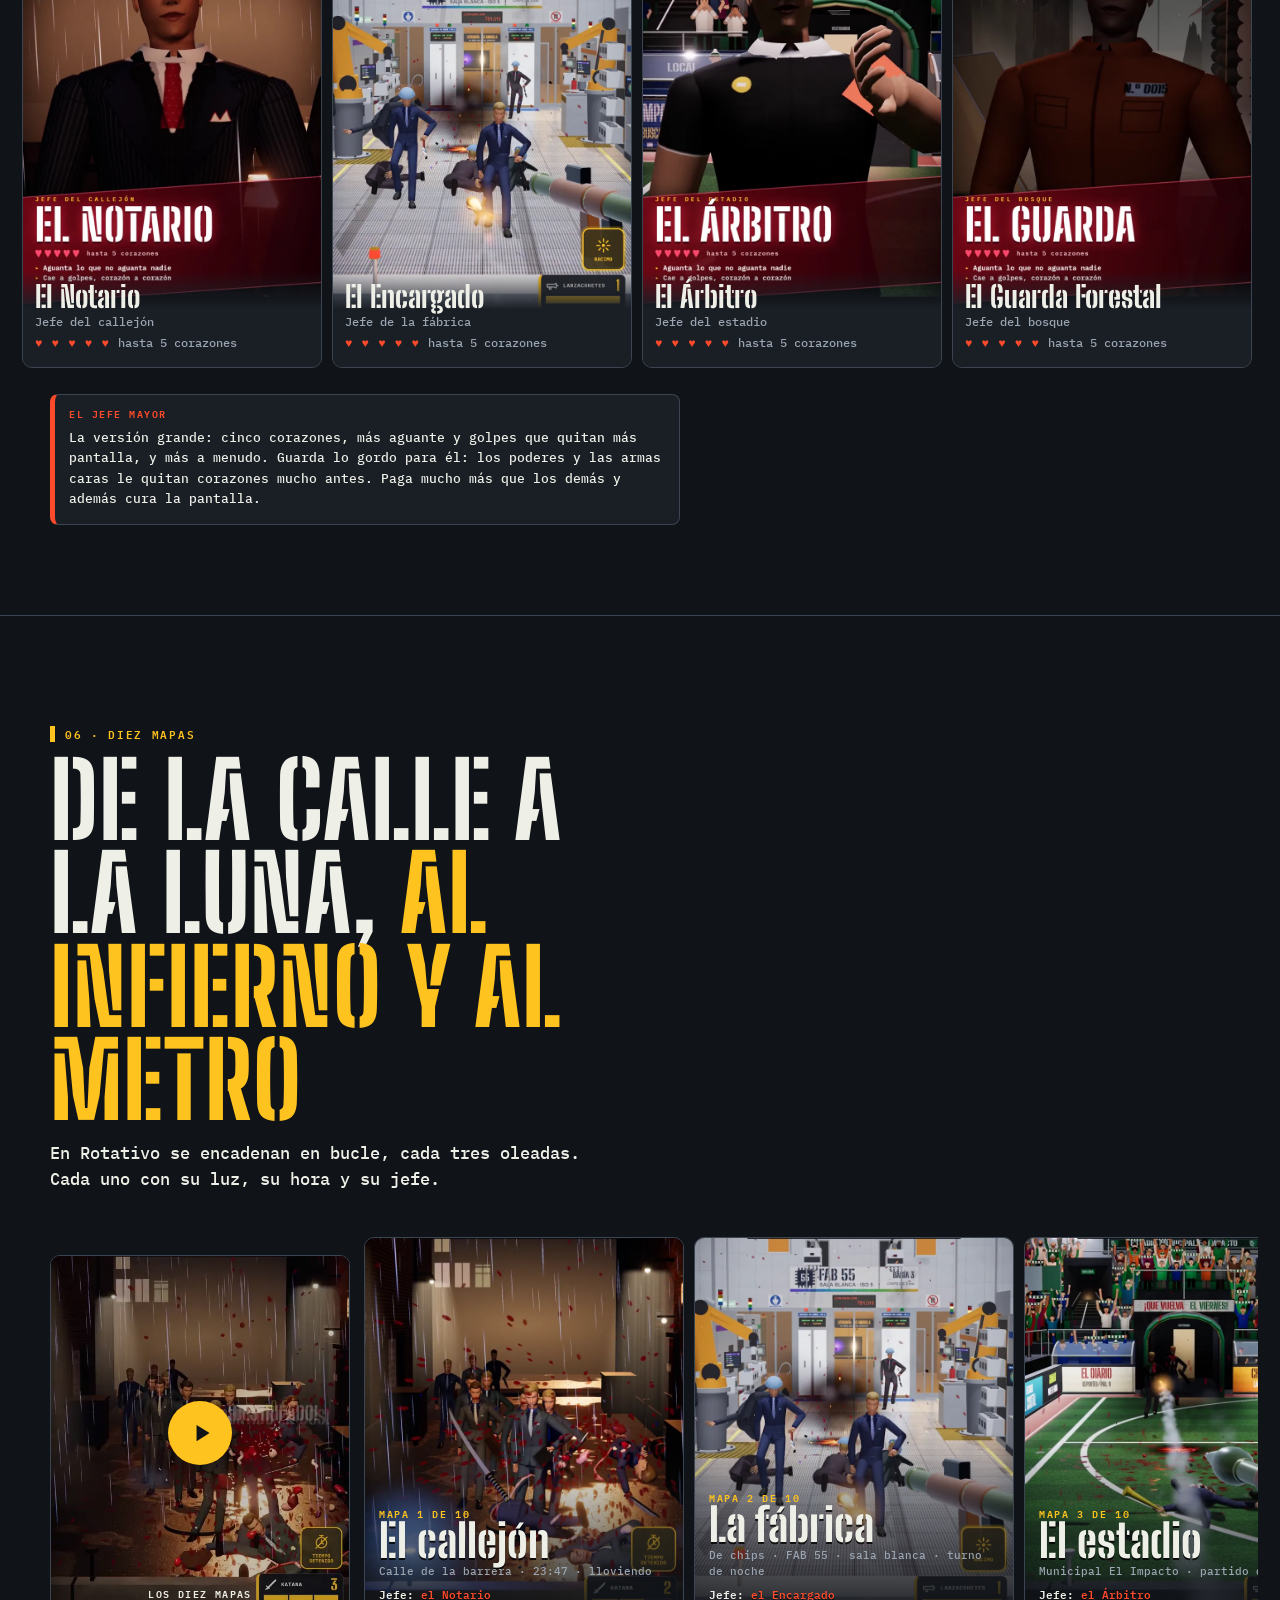
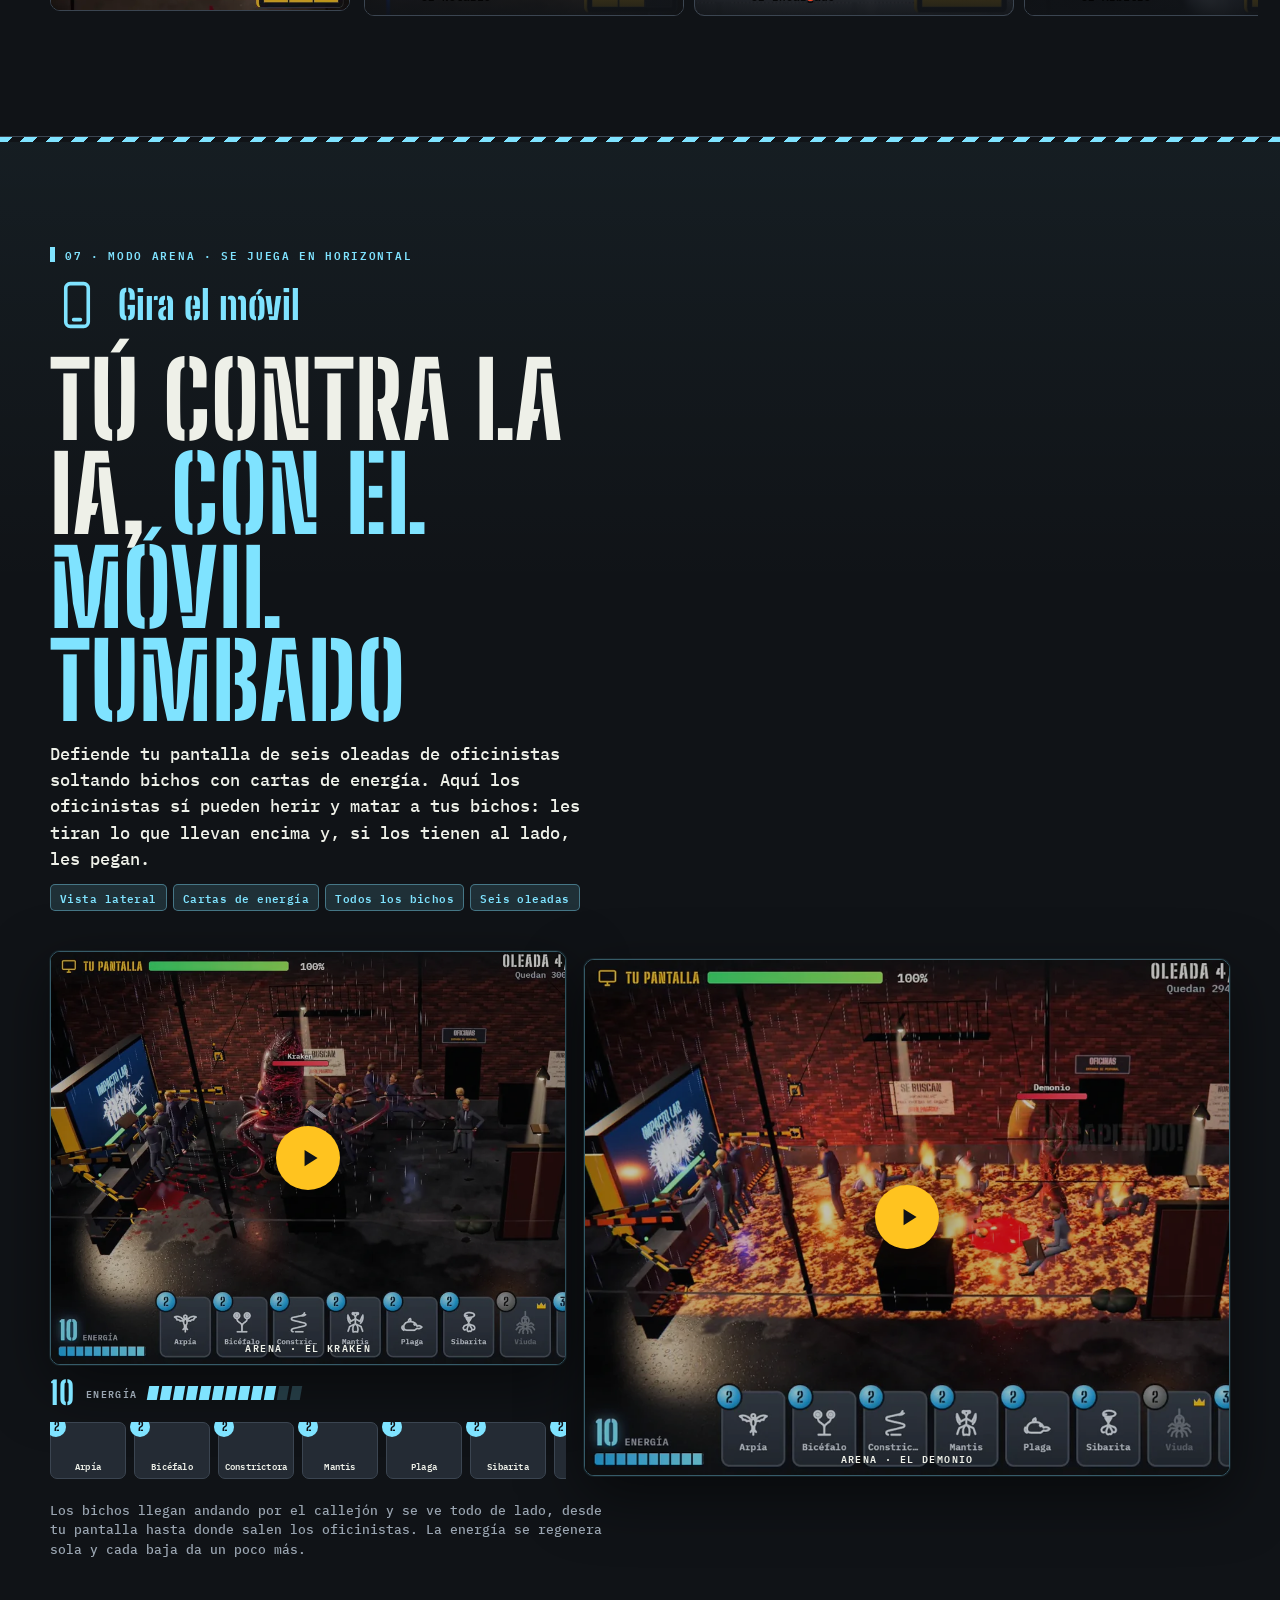
==== commit 558ba5bf: "Caza de errores: titular fino en Safari, revisión nativa del inglés y del portugués, accesibilidad a" ====
--- a/index.html
+++ b/index.html
@@ -37,10 +37,10 @@
 <link rel="icon" type="image/png" href="img/icon/icon-192.png" sizes="192x192">
 <link rel="apple-touch-icon" href="img/icon/apple-touch-icon.png">
 <link rel="manifest" href="site.webmanifest">
-<link rel="preload" href="fonts/bsd.woff2" as="font" type="font/woff2" crossorigin>
+<link rel="preload" href="fonts/bsd-800.woff2" as="font" type="font/woff2" crossorigin>
 <link rel="preload" href="fonts/plex-500.woff2" as="font" type="font/woff2" crossorigin>
 <link rel="preload" href="img/poster_hero_kraken.webp" as="image" type="image/webp">
-<link rel="stylesheet" href="css/style.css?v=20261104">
+<link rel="stylesheet" href="css/style.css?v=20261105">
 <script type="application/ld+json">
 {
   "@context": "https://schema.org",
@@ -67,7 +67,7 @@
         "description": "Minigun, katana y lanzacohetes contra oficinistas. Y cuando no bastan, sueltas al Kraken, al Coloso o al Demonio.",
         "thumbnailUrl": "https://aminacomunicaciones-a11y.github.io/impacto-lab/img/portada_01.webp",
         "contentUrl": "https://aminacomunicaciones-a11y.github.io/impacto-lab/video/video_01_armas_y_bichos.mp4",
-        "uploadDate": "2026-11-04",
+        "uploadDate": "2026-11-05",
         "duration": "PT1M40S",
         "inLanguage": "es"
       }
@@ -182,7 +182,7 @@
       </div>
       <div>
         <div class="tabs rv" role="tablist" aria-label="Tipos de herramienta"><button class="tab" role="tab" id="tab-manos" aria-selected="true" aria-controls="panel-manos" type="button">Manos<em>28</em></button><button class="tab" role="tab" id="tab-armas" aria-selected="false" aria-controls="panel-armas" type="button">Armas<em>42</em></button><button class="tab" role="tab" id="tab-poderes" aria-selected="false" aria-controls="panel-poderes" type="button">Poderes<em>40</em></button><button class="tab" role="tab" id="tab-maquinas" aria-selected="false" aria-controls="panel-maquinas" type="button">Máquinas<em>26</em></button><button class="tab" role="tab" id="tab-fusion" aria-selected="false" aria-controls="panel-fusion" type="button">Fusión<em>29</em></button><button class="tab" role="tab" id="tab-monstruos" aria-selected="false" aria-controls="panel-monstruos" type="button">Bichos<em>42</em></button></div>
-        <div class="panel on" id="panel-manos" role="tabpanel" aria-labelledby="tab-manos"><p>Lo que se hace con las manos: puños, bates, katanas, sierras y mazos. Se toca o se desliza el dedo sobre el oficinista.</p><ul class="tools"><li class="tool"><span class="ic" aria-hidden="true"><svg viewBox="0 0 24 24"><path d="M8 12.5V6.4a1.5 1.5 0 0 1 3 0V11m0-5.6V4.6a1.5 1.5 0 0 1 3 0V11m0-4.8a1.5 1.5 0 0 1 3 0V12m0-3.3a1.5 1.5 0 0 1 3 0V15a6 6 0 0 1-6 6h-1.2a6 6 0 0 1-4.6-2.2l-3.8-4.4a1.6 1.6 0 0 1 2.4-2.1L8 13.8"/></svg></span><h4>Manos<span class="dmg" title="Daño 2 de 5" aria-label="Daño 2 de 5"><i class="on"></i><i class="on"></i><i class=""></i><i class=""></i><i class=""></i></span></h4><span class="meta"><b>De serie</b> · 6 s seguidos · recarga 4,5 s</span><p>Varios dedos: estira para partirlo, haz círculos para retorcerlo</p></li><li class="tool"><span class="ic" aria-hidden="true"><svg viewBox="0 0 24 24"><path d="M7 14V8.5A4.5 4.5 0 0 1 11.5 4H14a5 5 0 0 1 5 5v2.4a4.6 4.6 0 0 1-2.5 4.1V17H8v-1.5A3 3 0 0 1 7 14z"/><path d="M8 17v3h8.5v-3"/><path d="M7 11.6H5.800a1.800 1.800 0 0 1 0-3.600H7"/></svg></span><h4>Puño<span class="dmg" title="Daño 1 de 5" aria-label="Daño 1 de 5"><i class="on"></i><i class=""></i><i class=""></i><i class=""></i><i class=""></i></span></h4><span class="meta"><b>De serie</b> · 8 usos · recarga 2 s</span><p>Toca al muñeco para darle un puñetazo</p></li><li class="tool"><span class="ic" aria-hidden="true"><svg viewBox="0 0 24 24"><path d="M4.600 19.400l1.900-1.900"/><path d="M6.600 17.600l8.600-9.400a2.600 2.600 0 0 1 3.700-.1 2.600 2.600 0 0 1-.1 3.700l-9.400 8.600a2 2 0 0 1-2.800-2.800z"/></svg></span><h4>Bate<span class="dmg" title="Daño 2 de 5" aria-label="Daño 2 de 5"><i class="on"></i><i class="on"></i><i class=""></i><i class=""></i><i class=""></i></span></h4><span class="meta"><b>100 €</b> · 5 usos · recarga 4,5 s</span><p>Toca a un lado del muñeco para mandarlo al otro</p></li><li class="tool"><span class="ic" aria-hidden="true"><svg viewBox="0 0 24 24"><path d="M12 2.500c2.200 2.600 3 6.200 3 10.500H9c0-4.300.8-7.900 3-10.500z"/><path d="M8 13h8M12 13v8.500"/></svg></span><h4>Cuchillos<span class="dmg" title="Daño 1 de 5" aria-label="Daño 1 de 5"><i class="on"></i><i class=""></i><i class=""></i><i class=""></i><i class=""></i></span></h4><span class="meta"><b>120 €</b> · 6 usos · recarga 2 s</span><p>Toca para lanzar cuchillos: se quedan clavados</p></li><li class="tool"><span class="ic txt" aria-hidden="true">PU</span><h4>Puño americano<span class="dmg" title="Daño 2 de 5" aria-label="Daño 2 de 5"><i class="on"></i><i class="on"></i><i class=""></i><i class=""></i><i class=""></i></span></h4><span class="meta"><b>120 €</b> · 6 usos · recarga 5 s</span><p>Toca: un puñetazo con metal que deja sonado al que lo recibe</p></li><li class="tool"><span class="ic txt" aria-hidden="true">GU</span><h4>Guantazo<span class="dmg" title="Daño 2 de 5" aria-label="Daño 2 de 5"><i class="on"></i><i class="on"></i><i class=""></i><i class=""></i><i class=""></i></span></h4><span class="meta"><b>150 €</b> · 5 usos · recarga 3 s</span><p>Toca: una mano gigante entra de lado y lo abofetea lejos</p></li><li class="tool"><span class="ic txt" aria-hidden="true">SH</span><h4>Shuriken<span class="dmg" title="Daño 2 de 5" aria-label="Daño 2 de 5"><i class="on"></i><i class="on"></i><i class=""></i><i class=""></i><i class=""></i></span></h4><span class="meta"><b>180 €</b> · 5 usos · recarga 3 s</span><p>Toca para lanzar una; desliza para lanzar tres</p></li><li class="tool"><span class="ic txt" aria-hidden="true">YO</span><h4>Yoyó de acero<span class="dmg" title="Daño 2 de 5" aria-label="Daño 2 de 5"><i class="on"></i><i class="on"></i><i class=""></i><i class=""></i><i class=""></i></span></h4><span class="meta"><b>180 €</b> · 5 usos · recarga 3 s</span><p>Toca: golpea donde apuntes y a la vuelta se lleva a otro por delante</p></li><li class="tool"><span class="ic txt" aria-hidden="true">PA</span><h4>Palmada sónica<span class="dmg" title="Daño 1 de 5" aria-label="Daño 1 de 5"><i class="on"></i><i class=""></i><i class=""></i><i class=""></i><i class=""></i></span></h4><span class="meta"><b>200 €</b> · 3 usos · recarga 3 s</span><p>Toca: dos manazas dan una palmada y la onda aturde a todos alrededor</p></li><li class="tool"><span class="ic txt" aria-hidden="true">PE</span><h4>Pellizco<span class="dmg" title="Daño 1 de 5" aria-label="Daño 1 de 5"><i class="on"></i><i class=""></i><i class=""></i><i class=""></i><i class=""></i></span></h4><span class="meta"><b>200 €</b> · 3 usos · recarga 4 s</span><p>Mantén: un pellizco gigante lo levanta por el pellejo; muévelo y suéltalo</p></li><li class="tool"><span class="ic txt" aria-hidden="true">LÁ</span><h4>Látigo<span class="dmg" title="Daño 2 de 5" aria-label="Daño 2 de 5"><i class="on"></i><i class="on"></i><i class=""></i><i class=""></i><i class=""></i></span></h4><span class="meta"><b>220 €</b> · 5 usos · recarga 3,5 s</span><p>Toca o arrastra: restalla donde apuntes, aunque esté lejos</p></li><li class="tool"><span class="ic txt" aria-hidden="true">CA</span><h4>Capón<span class="dmg" title="Daño 2 de 5" aria-label="Daño 2 de 5"><i class="on"></i><i class="on"></i><i class=""></i><i class=""></i><i class=""></i></span></h4><span class="meta"><b>250 €</b> · 4 usos · recarga 4 s</span><p>Toca: un capón gigante en la cabeza que lo manda volando hacia atrás</p></li><li class="tool"><span class="ic txt" aria-hidden="true">MA</span><h4>Mazo<span class="dmg" title="Daño 2 de 5" aria-label="Daño 2 de 5"><i class="on"></i><i class="on"></i><i class=""></i><i class=""></i><i class=""></i></span></h4><span class="meta"><b>300 €</b> · 3 usos · recarga 3,5 s</span><p>Toca: un mazazo que parte huesos y revienta cabezas</p></li><li class="tool"><span class="ic txt" aria-hidden="true">ZA</span><h4>Zarpa<span class="dmg" title="Daño 2 de 5" aria-label="Daño 2 de 5"><i class="on"></i><i class="on"></i><i class=""></i><i class=""></i><i class=""></i></span></h4><span class="meta"><b>300 €</b> · 4 usos · recarga 4 s</span><p>Toca o arrastra: un zarpazo que deja cuatro surcos y lo empuja</p></li><li class="tool"><span class="ic txt" aria-hidden="true">AG</span><h4>Agarrón<span class="dmg" title="Daño 2 de 5" aria-label="Daño 2 de 5"><i class="on"></i><i class="on"></i><i class=""></i><i class=""></i><i class=""></i></span></h4><span class="meta"><b>350 €</b> · 3 usos · recarga 6 s</span><p>Mantén: lo agarra del cuello, lo levanta y lo zarandea; al soltar cae desmadejado</p></li><li class="tool"><span class="ic txt" aria-hidden="true">FR</span><h4>Fregona<span class="dmg" title="Daño 2 de 5" aria-label="Daño 2 de 5"><i class="on"></i><i class="on"></i><i class=""></i><i class=""></i><i class=""></i></span></h4><span class="meta"><b>350 €</b> · 3 usos · recarga 6 s</span><p>Mantén: lo coge de los tobillos y friega el suelo con él; arrastra para barrer</p></li><li class="tool"><span class="ic txt" aria-hidden="true">PA</span><h4>Panzada<span class="dmg" title="Daño 2 de 5" aria-label="Daño 2 de 5"><i class="on"></i><i class="on"></i><i class=""></i><i class=""></i><i class=""></i></span></h4><span class="meta"><b>350 €</b> · 3 usos · recarga 5 s</span><p>Toca: una palmada en la barriga cuya onda dobla a los de al lado</p></li><li class="tool"><span class="ic txt" aria-hidden="true">PA</span><h4>Patada voladora<span class="dmg" title="Daño 3 de 5" aria-label="Daño 3 de 5"><i class="on"></i><i class="on"></i><i class="on"></i><i class=""></i><i class=""></i></span></h4><span class="meta"><b>350 €</b> · 3 usos · recarga 4 s</span><p>Toca: una bota enorme entra volando, lo derriba y lo manda lejos</p></li><li class="tool"><span class="ic txt" aria-hidden="true">RE</span><h4>Retorcedor<span class="dmg" title="Daño 2 de 5" aria-label="Daño 2 de 5"><i class="on"></i><i class="on"></i><i class=""></i><i class=""></i><i class=""></i></span></h4><span class="meta"><b>350 €</b> · 3 usos · recarga 5 s</span><p>Mantén sobre un brazo o una pierna: se lo retuerce hasta arrancarlo</p></li><li class="tool"><span class="ic txt" aria-hidden="true">TA</span><h4>Taladro<span class="dmg" title="Daño 2 de 5" aria-label="Daño 2 de 5"><i class="on"></i><i class="on"></i><i class=""></i><i class=""></i><i class=""></i></span></h4><span class="meta"><b>350 €</b> · 3 s seguidos · recarga 2,5 s</span><p>Mantén pulsado en un punto: taladra hasta atravesarlo</p></li><li class="tool"><span class="ic txt" aria-hidden="true">IN</span><h4>Inflador<span class="dmg" title="Daño 2 de 5" aria-label="Daño 2 de 5"><i class="on"></i><i class="on"></i><i class=""></i><i class=""></i><i class=""></i></span></h4><span class="meta"><b>400 €</b> · 4 s seguidos · recarga 3 s</span><p>Mantén la aguja clavada: se hincha como un globo… hasta que revienta</p></li><li class="tool"><span class="ic txt" aria-hidden="true">PA</span><h4>Palma de hierro<span class="dmg" title="Daño 2 de 5" aria-label="Daño 2 de 5"><i class="on"></i><i class="on"></i><i class=""></i><i class=""></i><i class=""></i></span></h4><span class="meta"><b>400 €</b> · 3 usos · recarga 5 s</span><p>Toca: un palmetazo con onda que se lleva en línea a dos o tres</p></li><li class="tool"><span class="ic txt" aria-hidden="true">GA</span><h4>Gancho alto<span class="dmg" title="Daño 3 de 5" aria-label="Daño 3 de 5"><i class="on"></i><i class="on"></i><i class="on"></i><i class=""></i><i class=""></i></span></h4><span class="meta"><b>450 €</b> · 3 usos · recarga 5 s</span><p>Toca: un gancho ascendente que lo manda por los aires; cae a los dos segundos</p></li><li class="tool"><span class="ic txt" aria-hidden="true">LL</span><h4>Llave de judo<span class="dmg" title="Daño 3 de 5" aria-label="Daño 3 de 5"><i class="on"></i><i class="on"></i><i class="on"></i><i class=""></i><i class=""></i></span></h4><span class="meta"><b>450 €</b> · 3 usos · recarga 5 s</span><p>Toca: lo agarra, lo voltea por encima del hombro y lo estampa contra el suelo</p></li><li class="tool"><span class="ic txt" aria-hidden="true">HA</span><h4>Hacha<span class="dmg" title="Daño 3 de 5" aria-label="Daño 3 de 5"><i class="on"></i><i class="on"></i><i class="on"></i><i class=""></i><i class=""></i></span></h4><span class="meta"><b>500 €</b> · 3 usos · recarga 6 s</span><p>Toca para lanzar el hacha: corta brazos y piernas por donde da</p></li><li class="tool"><span class="ic txt" aria-hidden="true">MO</span><h4>Motosierra<span class="dmg" title="Daño 2 de 5" aria-label="Daño 2 de 5"><i class="on"></i><i class="on"></i><i class=""></i><i class=""></i><i class=""></i></span></h4><span class="meta"><b>600 €</b> · 3 s seguidos · recarga 3,5 s</span><p>Mantén pulsado sobre el muñeco: sierra hasta partirlo por ahí</p></li><li class="tool"><span class="ic" aria-hidden="true"><svg viewBox="0 0 24 24"><path d="M5 19L19 5c1.300-1.300 2.200-1.600 2.400-1.400.2.200-.1 1.100-1.400 2.400L6 20z"/><path d="M4.500 14.500l5 5M3 21l2.500-2.500"/></svg></span><h4>Katana<span class="dmg" title="Daño 4 de 5" aria-label="Daño 4 de 5"><i class="on"></i><i class="on"></i><i class="on"></i><i class="on"></i><i class=""></i></span></h4><span class="meta"><b>1.500 €</b> · 3 usos · recarga 15 s</span><p>Desliza rápido el dedo sobre el muñeco para cortarlo</p></li><li class="tool"><span class="ic txt" aria-hidden="true">GU</span><h4>Guadaña<span class="dmg" title="Daño 5 de 5" aria-label="Daño 5 de 5"><i class="on"></i><i class="on"></i><i class="on"></i><i class="on"></i><i class="on"></i></span></h4><span class="meta"><b>2.500 €</b> · 1 uso · recarga 14 s</span><p>Desliza: siega de lado a lado a la altura del dedo y corta a todos los que barre. Un toque: tajo horizontal</p></li></ul></div><div class="panel" id="panel-armas" role="tabpanel" aria-labelledby="tab-armas"><p>De la pistola al cañón antiguo, pasando por la minigun, el francotirador y el A-10. Lo que dispara, lanza o estalla.</p><ul class="tools"><li class="tool"><span class="ic txt" aria-hidden="true">BA</span><h4>Ballesta<span class="dmg" title="Daño 1 de 5" aria-label="Daño 1 de 5"><i class="on"></i><i class=""></i><i class=""></i><i class=""></i><i class=""></i></span></h4><span class="meta"><b>150 €</b> · 4 usos · recarga 2 s</span><p>Toca: el virote lo atraviesa y lo deja clavado a la pared</p></li><li class="tool"><span class="ic" aria-hidden="true"><svg viewBox="0 0 24 24"><path d="M3 7h16.500A1.500 1.500 0 0 1 21 8.500V11h-9l-1.200 2.200a2 2 0 0 1-1.800 1H8.600L7.500 20H3.800l1.400-9H3z"/></svg></span><h4>Pistola<span class="dmg" title="Daño 2 de 5" aria-label="Daño 2 de 5"><i class="on"></i><i class="on"></i><i class=""></i><i class=""></i><i class=""></i></span></h4><span class="meta"><b>150 €</b> · 8 usos · recarga 3 s</span><p>Toca donde quieras disparar · 17 cartuchos y recarga sola</p></li><li class="tool"><span class="ic txt" aria-hidden="true">LA</span><h4>Lanza<span class="dmg" title="Daño 2 de 5" aria-label="Daño 2 de 5"><i class="on"></i><i class="on"></i><i class=""></i><i class=""></i><i class=""></i></span></h4><span class="meta"><b>250 €</b> · 4 usos · recarga 2,5 s</span><p>Toca: la lanza atraviesa al primero que pilla y se queda clavada en él</p></li><li class="tool"><span class="ic txt" aria-hidden="true">CL</span><h4>Clavadora<span class="dmg" title="Daño 2 de 5" aria-label="Daño 2 de 5"><i class="on"></i><i class="on"></i><i class=""></i><i class=""></i><i class=""></i></span></h4><span class="meta"><b>300 €</b> · 3 s seguidos · recarga 3 s</span><p>Mantén pulsado: clavos que se quedan clavados y lo sujetan al suelo o a la pared</p></li><li class="tool"><span class="ic" aria-hidden="true"><svg viewBox="0 0 24 24"><path d="M2 14.500l3-4.500h17v2.600H11.500L9 16.500H3.500z"/><path d="M13.500 12.600v2.200h4.500v-2.200"/></svg></span><h4>Escopeta<span class="dmg" title="Daño 2 de 5" aria-label="Daño 2 de 5"><i class="on"></i><i class="on"></i><i class=""></i><i class=""></i><i class=""></i></span></h4><span class="meta"><b>300 €</b> · 4 usos · recarga 3 s</span><p>Toca para disparar: lo tumba de un tiro</p></li><li class="tool"><span class="ic txt" aria-hidden="true">BU</span><h4>Bumerán<span class="dmg" title="Daño 2 de 5" aria-label="Daño 2 de 5"><i class="on"></i><i class="on"></i><i class=""></i><i class=""></i><i class=""></i></span></h4><span class="meta"><b>320 €</b> · 4 usos · recarga 3 s</span><p>Toca: vuela en arco, corta a la ida y a la vuelta, y se recoge solo</p></li><li class="tool"><span class="ic txt" aria-hidden="true">MA</span><h4>Mangual<span class="dmg" title="Daño 2 de 5" aria-label="Daño 2 de 5"><i class="on"></i><i class="on"></i><i class=""></i><i class=""></i><i class=""></i></span></h4><span class="meta"><b>350 €</b> · 3 s seguidos · recarga 3 s</span><p>Mantén y mueve el dedo: la bola con pinchos arrasa lo que toca</p></li><li class="tool"><span class="ic txt" aria-hidden="true">BO</span><h4>Boleadoras<span class="dmg" title="Daño 2 de 5" aria-label="Daño 2 de 5"><i class="on"></i><i class="on"></i><i class=""></i><i class=""></i><i class=""></i></span></h4><span class="meta"><b>380 €</b> · 3 usos · recarga 4 s</span><p>Toca: se enredan en las piernas y lo dejan atado unos segundos</p></li><li class="tool"><span class="ic txt" aria-hidden="true">CA</span><h4>Cañón de pegamento<span class="dmg" title="Daño 1 de 5" aria-label="Daño 1 de 5"><i class="on"></i><i class=""></i><i class=""></i><i class=""></i><i class=""></i></span></h4><span class="meta"><b>400 €</b> · 2 usos · recarga 6 s</span><p>Toca: deja un charco de pegamento; quien lo pisa se queda con los pies pegados hasta que se seca</p></li><li class="tool"><span class="ic txt" aria-hidden="true">FR</span><h4>Francotirador<span class="dmg" title="Daño 2 de 5" aria-label="Daño 2 de 5"><i class="on"></i><i class="on"></i><i class=""></i><i class=""></i><i class=""></i></span></h4><span class="meta"><b>400 €</b> · 1 uso · recarga 3 s</span><p>Toca: una bala de gran calibre que revienta lo que toca</p></li><li class="tool"><span class="ic txt" aria-hidden="true">BO</span><h4>Bocina de aire<span class="dmg" title="Daño 1 de 5" aria-label="Daño 1 de 5"><i class="on"></i><i class=""></i><i class=""></i><i class=""></i><i class=""></i></span></h4><span class="meta"><b>450 €</b> · 3 s seguidos · recarga 3 s</span><p>Mantén pulsado: el bocinazo aturde y empuja a los que tengas delante</p></li><li class="tool"><span class="ic" aria-hidden="true"><svg viewBox="0 0 24 24"><path d="M2 8.500h15v3.500H2z"/><path d="M17 10.200h5"/><path d="M5 12l-1 6.500h3l.8-6.500"/><path d="M11 12v7.500h3V12"/><path d="M2 8.500v-2h4.500"/></svg></span><h4>Metralleta<span class="dmg" title="Daño 2 de 5" aria-label="Daño 2 de 5"><i class="on"></i><i class="on"></i><i class=""></i><i class=""></i><i class=""></i></span></h4><span class="meta"><b>450 €</b> · 2,5 s seguidos · recarga 4,5 s</span><p>Mantén pulsado para disparar en ráfaga · cargador de 40 y recarga sola</p></li><li class="tool"><span class="ic txt" aria-hidden="true">CE</span><h4>La cerbatana<span class="dmg" title="Daño 2 de 5" aria-label="Daño 2 de 5"><i class="on"></i><i class="on"></i><i class=""></i><i class=""></i><i class=""></i></span></h4><span class="meta"><b>500 €</b> · 4 usos · recarga 5 s</span><p>Toca: el dardo clava un veneno que hincha y derrite por dentro</p></li><li class="tool"><span class="ic" aria-hidden="true"><svg viewBox="0 0 24 24"><path d="M2.500 12h8.500"/><circle cx="12.800" cy="12" r="1.800"/><path d="M15.300 10.600l5.700-3.300M15.600 12H22M15.300 13.400l5.700 3.300"/></svg></span><h4>Láser<span class="dmg" title="Daño 2 de 5" aria-label="Daño 2 de 5"><i class="on"></i><i class="on"></i><i class=""></i><i class=""></i><i class=""></i></span></h4><span class="meta"><b>600 €</b> · 2,5 s seguidos · recarga 4 s</span><p>Mantén y arrastra: quema y corta por donde pases el haz</p></li><li class="tool"><span class="ic txt" aria-hidden="true">CA</span><h4>Cañón de riel<span class="dmg" title="Daño 3 de 5" aria-label="Daño 3 de 5"><i class="on"></i><i class="on"></i><i class="on"></i><i class=""></i><i class=""></i></span></h4><span class="meta"><b>700 €</b> · 3 usos · recarga 5 s</span><p>Toca: la barra atraviesa en línea recta a todos los que pille</p></li><li class="tool"><span class="ic txt" aria-hidden="true">RE</span><h4>La recortada<span class="dmg" title="Daño 3 de 5" aria-label="Daño 3 de 5"><i class="on"></i><i class="on"></i><i class="on"></i><i class=""></i><i class=""></i></span></h4><span class="meta"><b>700 €</b> · 3 usos · recarga 5 s</span><p>Toca: los dos cañones a la vez; al de delante lo tumba sí o sí</p></li><li class="tool"><span class="ic txt" aria-hidden="true">CH</span><h4>Chakram<span class="dmg" title="Daño 3 de 5" aria-label="Daño 3 de 5"><i class="on"></i><i class="on"></i><i class="on"></i><i class=""></i><i class=""></i></span></h4><span class="meta"><b>800 €</b> · 3 usos · recarga 6 s</span><p>Toca: el disco corta, rebota a los de al lado y vuelve a la mano</p></li><li class="tool"><span class="ic txt" aria-hidden="true">PI</span><h4>Pistola de bengalas<span class="dmg" title="Daño 3 de 5" aria-label="Daño 3 de 5"><i class="on"></i><i class="on"></i><i class="on"></i><i class=""></i><i class=""></i></span></h4><span class="meta"><b>800 €</b> · 2 usos · recarga 10 s</span><p>Toca dónde lanzarla: ilumina, y prende fuego donde cae y a quien le dé</p></li><li class="tool"><span class="ic txt" aria-hidden="true">CA</span><h4>Cañón de metralla<span class="dmg" title="Daño 3 de 5" aria-label="Daño 3 de 5"><i class="on"></i><i class="on"></i><i class="on"></i><i class=""></i><i class=""></i></span></h4><span class="meta"><b>900 €</b> · 3 usos · recarga 7 s</span><p>Toca: un abanico de chatarra barre lo que tengas delante (poco alcance)</p></li><li class="tool"><span class="ic txt" aria-hidden="true">MO</span><h4>Molotov<span class="dmg" title="Daño 3 de 5" aria-label="Daño 3 de 5"><i class="on"></i><i class="on"></i><i class="on"></i><i class=""></i><i class=""></i></span></h4><span class="meta"><b>900 €</b> · 1 uso · recarga 9 s</span><p>Toca donde lanzarlo: deja un charco de fuego que prende lo que pise</p></li><li class="tool"><span class="ic txt" aria-hidden="true">CA</span><h4>Cañón antiguo<span class="dmg" title="Daño 4 de 5" aria-label="Daño 4 de 5"><i class="on"></i><i class="on"></i><i class="on"></i><i class="on"></i><i class=""></i></span></h4><span class="meta"><b>1.100 €</b> · 1 uso · recarga 9 s</span><p>Entra un cañón por un lado: su bala arrolla a ras la fila entera</p></li><li class="tool"><span class="ic txt" aria-hidden="true">LA</span><h4>El Lazo<span class="dmg" title="Daño 3 de 5" aria-label="Daño 3 de 5"><i class="on"></i><i class="on"></i><i class="on"></i><i class=""></i><i class=""></i></span></h4><span class="meta"><b>1.100 €</b> · 2 usos · recarga 9 s</span><p>Toca a uno: lo enlazas. Sin soltar, haz círculos para voltearlo y suelta para lanzarlo</p></li><li class="tool"><span class="ic txt" aria-hidden="true">AR</span><h4>Arco ardiente<span class="dmg" title="Daño 4 de 5" aria-label="Daño 4 de 5"><i class="on"></i><i class="on"></i><i class="on"></i><i class="on"></i><i class=""></i></span></h4><span class="meta"><b>1.300 €</b> · 3 usos · recarga 9 s</span><p>Toca: la flecha ardiendo atraviesa la fila y deja fuego a su paso</p></li><li class="tool"><span class="ic" aria-hidden="true"><svg viewBox="0 0 24 24"><rect x="6" y="3.500" width="12" height="17" rx="2"/><path d="M6 8.500h12M6 15.500h12"/><path d="M12 10.200l-1.800 3.100h3.600z"/></svg></span><h4>Barril<span class="dmg" title="Daño 4 de 5" aria-label="Daño 4 de 5"><i class="on"></i><i class="on"></i><i class="on"></i><i class="on"></i><i class=""></i></span></h4><span class="meta"><b>1.300 €</b> · 1 uso · recarga 17 s</span><p>Toca para soltar un barril: dispárale, quémalo o tócalo y revienta</p></li><li class="tool"><span class="ic txt" aria-hidden="true">BO</span><h4>Bomba lapa<span class="dmg" title="Daño 4 de 5" aria-label="Daño 4 de 5"><i class="on"></i><i class="on"></i><i class="on"></i><i class="on"></i><i class=""></i></span></h4><span class="meta"><b>1.500 €</b> · 1 uso · recarga 18 s</span><p>Toca para pegarle una carga (o dejarla en la sala). El botón «Detonar» las revienta</p></li><li class="tool"><span class="ic txt" aria-hidden="true">MI</span><h4>Mina<span class="dmg" title="Daño 4 de 5" aria-label="Daño 4 de 5"><i class="on"></i><i class="on"></i><i class="on"></i><i class="on"></i><i class=""></i></span></h4><span class="meta"><b>1.500 €</b> · 1 uso · recarga 18 s</span><p>Toca el suelo para dejar una mina: estalla al pisarla (o si le disparas)</p></li><li class="tool"><span class="ic txt" aria-hidden="true">MI</span><h4>Mina saltarina<span class="dmg" title="Daño 4 de 5" aria-label="Daño 4 de 5"><i class="on"></i><i class="on"></i><i class="on"></i><i class="on"></i><i class=""></i></span></h4><span class="meta"><b>1.500 €</b> · 2 usos · recarga 12 s</span><p>Tócala en el suelo: cuando alguien se acerca, salta al pecho y revienta</p></li><li class="tool"><span class="ic txt" aria-hidden="true">NA</span><h4>Napalm<span class="dmg" title="Daño 4 de 5" aria-label="Daño 4 de 5"><i class="on"></i><i class="on"></i><i class="on"></i><i class="on"></i><i class=""></i></span></h4><span class="meta"><b>1.500 €</b> · 2 usos · recarga 12 s</span><p>Toca dónde lanzar el bidón: deja un charco de fuego pegajoso que dura</p></li><li class="tool"><span class="ic" aria-hidden="true"><svg viewBox="0 0 24 24"><ellipse cx="12" cy="14.600" rx="5.200" ry="6"/><path d="M9.500 8.700V6.500h5v2.200M12 6.500V4.200h3.200c1.600 0 2.600 1 2.600 2.400v2.200"/><path d="M7 14.600h10M12 8.700v11.800"/></svg></span><h4>Granada<span class="dmg" title="Daño 4 de 5" aria-label="Daño 4 de 5"><i class="on"></i><i class="on"></i><i class="on"></i><i class="on"></i><i class=""></i></span></h4><span class="meta"><b>1.600 €</b> · 1 uso · recarga 18 s</span><p>Toca donde lanzarla: explota en segundo y medio</p></li><li class="tool"><span class="ic txt" aria-hidden="true">GR</span><h4>Granada de racimo<span class="dmg" title="Daño 4 de 5" aria-label="Daño 4 de 5"><i class="on"></i><i class="on"></i><i class="on"></i><i class="on"></i><i class=""></i></span></h4><span class="meta"><b>1.600 €</b> · 2 usos · recarga 12 s</span><p>Toca dónde lanzarla: al explotar suelta seis pequeñas alrededor</p></li><li class="tool"><span class="ic txt" aria-hidden="true">RE</span><h4>Red de corte<span class="dmg" title="Daño 5 de 5" aria-label="Daño 5 de 5"><i class="on"></i><i class="on"></i><i class="on"></i><i class="on"></i><i class="on"></i></span></h4><span class="meta"><b>1.600 €</b> · 2 usos · recarga 12 s</span><p>Toca a uno: la red de cable lo envuelve (y a los que tenga al lado), se encoge y lo corta en dados. Toca el suelo: queda de trampa</p></li><li class="tool"><span class="ic txt" aria-hidden="true">DR</span><h4>Dron kamikaze<span class="dmg" title="Daño 4 de 5" aria-label="Daño 4 de 5"><i class="on"></i><i class="on"></i><i class="on"></i><i class="on"></i><i class=""></i></span></h4><span class="meta"><b>1.800 €</b> · 1 uso · recarga 17 s</span><p>Toca: un dron entra volando, da un rodeo hasta donde has tocado y explota (hasta dos a la vez)</p></li><li class="tool"><span class="ic" aria-hidden="true"><svg viewBox="0 0 24 24"><path d="M2 9.500h13l3.500-1.800v8.600L15 14.500H2z"/><path d="M6 14.500v4h3v-4M18.500 12H22"/></svg></span><h4>Lanzacohetes<span class="dmg" title="Daño 4 de 5" aria-label="Daño 4 de 5"><i class="on"></i><i class="on"></i><i class="on"></i><i class="on"></i><i class=""></i></span></h4><span class="meta"><b>1.800 €</b> · 1 uso · recarga 18 s</span><p>Toca donde quieras estrellar el cohete</p></li><li class="tool"><span class="ic txt" aria-hidden="true">LA</span><h4>Lanzaarpones eléctrico<span class="dmg" title="Daño 4 de 5" aria-label="Daño 4 de 5"><i class="on"></i><i class="on"></i><i class="on"></i><i class="on"></i><i class=""></i></span></h4><span class="meta"><b>1.900 €</b> · 4 usos · recarga 12 s</span><p>Toca dos sitios: el cable de alta tensión fríe a los ensartados y parte a quien lo cruce</p></li><li class="tool"><span class="ic txt" aria-hidden="true">LA</span><h4>Lanzadiscos<span class="dmg" title="Daño 4 de 5" aria-label="Daño 4 de 5"><i class="on"></i><i class="on"></i><i class="on"></i><i class="on"></i><i class=""></i></span></h4><span class="meta"><b>1.900 €</b> · 4 usos · recarga 14 s</span><p>Toca: dispara un disco de sierra que atraviesa a todos. Salen por turnos los cinco que lleva: fuego, hielo, veneno, explosivo y metralla</p></li><li class="tool"><span class="ic txt" aria-hidden="true">CA</span><h4>Calibre 50<span class="dmg" title="Daño 5 de 5" aria-label="Daño 5 de 5"><i class="on"></i><i class="on"></i><i class="on"></i><i class="on"></i><i class="on"></i></span></h4><span class="meta"><b>2.000 €</b> · 2 usos · recarga 12 s</span><p>Mantén para afinar la mirilla y suelta: la bala atraviesa la fila entera</p></li><li class="tool"><span class="ic txt" aria-hidden="true">CO</span><h4>Cohete taladro<span class="dmg" title="Daño 5 de 5" aria-label="Daño 5 de 5"><i class="on"></i><i class="on"></i><i class="on"></i><i class="on"></i><i class="on"></i></span></h4><span class="meta"><b>2.200 €</b> · 2 usos · recarga 14 s</span><p>Toca: el cohete se clava en el primero, taladra y revienta</p></li><li class="tool"><span class="ic" aria-hidden="true"><svg viewBox="0 0 24 24"><circle cx="6.500" cy="12" r="4.300"/><circle cx="6.500" cy="12" r="1.100"/><path d="M10.800 9.300H22M10.800 12H22M10.800 14.700H22"/><path d="M4 16.300l-1.500 4.200h4l1-3.900"/></svg></span><h4>Minigun<span class="dmg" title="Daño 5 de 5" aria-label="Daño 5 de 5"><i class="on"></i><i class="on"></i><i class="on"></i><i class="on"></i><i class="on"></i></span></h4><span class="meta"><b>2.400 €</b> · 8 s seguidos · recarga 24 s</span><p>Mantén pulsado: coge revoluciones y lo acribilla</p></li><li class="tool"><span class="ic txt" aria-hidden="true">HI</span><h4>Hilo de monofilamento<span class="dmg" title="Daño 5 de 5" aria-label="Daño 5 de 5"><i class="on"></i><i class="on"></i><i class="on"></i><i class="on"></i><i class="on"></i></span></h4><span class="meta"><b>2.600 €</b> · 3 s seguidos · recarga 14 s</span><p>Mantén y desliza: un hilo azul finísimo corta todo lo que toca, justo por donde pasas el dedo</p></li><li class="tool"><span class="ic txt" aria-hidden="true">LÁ</span><h4>Láser verde<span class="dmg" title="Daño 5 de 5" aria-label="Daño 5 de 5"><i class="on"></i><i class="on"></i><i class="on"></i><i class="on"></i><i class="on"></i></span></h4><span class="meta"><b>2.600 €</b> · 2 usos · recarga 18 s</span><p>Desliza: una lámina de láser verde parte por la mitad, a lo largo del trazo, a todo lo que cruce. Toca: tajo horizontal a esa altura</p></li><li class="tool"><span class="ic" aria-hidden="true"><svg viewBox="0 0 24 24"><path d="M3 8.6h8.4v3.8H3z"/><path d="M11.4 9.4h2.4v2.2h-2.4"/><path d="M13.8 10.5h6.2"/><path d="M20 9.9l2.4-1v3.2L20 11.1"/><path d="M1.6 8.2v4.6M1.6 10.5H3"/><path d="M4.6 8.6V7.1h1.4"/><path d="M7.2 12.4l-3.4 7.6M7.2 12.4l4.2 7.6M7.2 12.4v7.4"/></svg></span><h4>Browning M2<span class="dmg" title="Daño 5 de 5" aria-label="Daño 5 de 5"><i class="on"></i><i class="on"></i><i class="on"></i><i class="on"></i><i class="on"></i></span></h4><span class="meta"><b>2.800 €</b> · 10,9 s seguidos · recarga 24 s</span><p>Mantén pulsado: ráfaga del .50 a 550 por minuto; un toque, un tiro</p></li><li class="tool"><span class="ic txt" aria-hidden="true">AT</span><h4>Ataque aéreo A-10<span class="dmg" title="Daño 5 de 5" aria-label="Daño 5 de 5"><i class="on"></i><i class="on"></i><i class="on"></i><i class="on"></i><i class="on"></i></span></h4><span class="meta"><b>3.800 €</b> · 1 uso · recarga 45 s</span><p>Un A-10 baja la calle ametrallando el suelo con su cañón de 30 mm: destroza a todo el que pille en media calle, por el centro</p></li></ul></div><div class="panel" id="panel-poderes" role="tabpanel" aria-labelledby="tab-poderes"><p>Lo que no se compra en una armería: soles en miniatura, tornados, agujeros negros, meteoritos y la bomba nuclear.</p><ul class="tools"><li class="tool"><span class="ic txt" aria-hidden="true">ÁC</span><h4>Ácido<span class="dmg" title="Daño 1 de 5" aria-label="Daño 1 de 5"><i class="on"></i><i class=""></i><i class=""></i><i class=""></i><i class=""></i></span></h4><span class="meta"><b>200 €</b> · 3 s seguidos · recarga 2 s</span><p>Mantén pulsado: el ácido derrite ropa, piel y hueso</p></li><li class="tool"><span class="ic" aria-hidden="true"><svg viewBox="0 0 24 24"><path d="M13.500 2.500L5.500 13.500h5.200L9.600 21.500l8.900-11.400h-5.600z"/></svg></span><h4>Rayo<span class="dmg" title="Daño 1 de 5" aria-label="Daño 1 de 5"><i class="on"></i><i class=""></i><i class=""></i><i class=""></i><i class=""></i></span></h4><span class="meta"><b>250 €</b> · 2,5 s seguidos · recarga 2 s</span><p>Mantén pulsado sobre el muñeco para electrocutarlo</p></li><li class="tool"><span class="ic txt" aria-hidden="true">HI</span><h4>Hielo<span class="dmg" title="Daño 1 de 5" aria-label="Daño 1 de 5"><i class="on"></i><i class=""></i><i class=""></i><i class=""></i><i class=""></i></span></h4><span class="meta"><b>300 €</b> · 3 s seguidos · recarga 5 s</span><p>Mantén pulsado para congelarlo; hecho un bloque, un golpe lo deja en añicos</p></li><li class="tool"><span class="ic txt" aria-hidden="true">PE</span><h4>La permuta<span class="dmg" title="Daño 1 de 5" aria-label="Daño 1 de 5"><i class="on"></i><i class=""></i><i class=""></i><i class=""></i><i class=""></i></span></h4><span class="meta"><b>400 €</b> · 3 usos · recarga 5 s</span><p>Toca a dos seguidos y se intercambian; el mareo los tumba</p></li><li class="tool"><span class="ic" aria-hidden="true"><svg viewBox="0 0 24 24"><path d="M12 3c.6 3.200 4.800 5.400 4.800 10.200A4.800 4.800 0 0 1 12 18a4.800 4.800 0 0 1-4.800-4.800c0-2 1-3.400 2-4.600.3 1.200.9 2 1.700 2.400C10.400 8.600 11 5.400 12 3z"/><path d="M8 21h8"/></svg></span><h4>Llamas<span class="dmg" title="Daño 2 de 5" aria-label="Daño 2 de 5"><i class="on"></i><i class="on"></i><i class=""></i><i class=""></i><i class=""></i></span></h4><span class="meta"><b>500 €</b> · 3 s seguidos · recarga 3,5 s</span><p>Mantén pulsado para prenderle fuego</p></li><li class="tool"><span class="ic txt" aria-hidden="true">PO</span><h4>Portal<span class="dmg" title="Daño 2 de 5" aria-label="Daño 2 de 5"><i class="on"></i><i class="on"></i><i class=""></i><i class=""></i><i class=""></i></span></h4><span class="meta"><b>500 €</b> · 2 usos · recarga 5 s</span><p>Toca el suelo: quien pise el aro azul cae por el naranja de arriba… una y otra vez, cada vez más deprisa</p></li><li class="tool"><span class="ic" aria-hidden="true"><svg viewBox="0 0 24 24"><path d="M3 16.500h6.500l1.500-2.500h2.500"/><path d="M5 16.500v4h2.500l.800-4"/><path d="M8 14V10.500h3V14"/><path d="M13.500 13.500c2.800-.300 5-1.600 7.500-4.200"/><circle class="f" cx="19.600" cy="13.600" r=".9"/><circle class="f" cx="21.200" cy="16.400" r=".7"/><circle class="f" cx="17.600" cy="16.700" r=".6"/></svg></span><h4>Ácido azul<span class="dmg" title="Daño 2 de 5" aria-label="Daño 2 de 5"><i class="on"></i><i class="on"></i><i class=""></i><i class=""></i><i class=""></i></span></h4><span class="meta"><b>650 €</b> · 3 s seguidos · recarga 4 s</span><p>Mantén pulsado: chorro a presión, como una manguera. Mucho más rápido y corrosivo que el verde</p></li><li class="tool"><span class="ic" aria-hidden="true"><svg viewBox="0 0 24 24"><path d="M13.500 2.500L5.500 13.500h5.200L9.600 21.500l8.900-11.400h-5.600z"/></svg></span><h4>Rayo del cielo<span class="dmg" title="Daño 3 de 5" aria-label="Daño 3 de 5"><i class="on"></i><i class="on"></i><i class="on"></i><i class=""></i><i class=""></i></span></h4><span class="meta"><b>700 €</b> · 3 usos · recarga 6 s</span><p>Toca y cae un rayo: fulmina al alcanzado y da calambre a &lt;1 m</p></li><li class="tool"><span class="ic txt" aria-hidden="true">TE</span><h4>Telequinesis<span class="dmg" title="Daño 2 de 5" aria-label="Daño 2 de 5"><i class="on"></i><i class="on"></i><i class=""></i><i class=""></i><i class=""></i></span></h4><span class="meta"><b>700 €</b> · 3 s seguidos · recarga 8 s</span><p>Mantén pulsado sobre uno: lo levantas; suelta y lo lanzas</p></li><li class="tool"><span class="ic txt" aria-hidden="true">EN</span><h4>Enjambre<span class="dmg" title="Daño 3 de 5" aria-label="Daño 3 de 5"><i class="on"></i><i class="on"></i><i class="on"></i><i class=""></i><i class=""></i></span></h4><span class="meta"><b>800 €</b> · 1 uso · recarga 10 s</span><p>Toca: el enjambre lo devora hasta el esqueleto</p></li><li class="tool"><span class="ic txt" aria-hidden="true">LA</span><h4>La langosta<span class="dmg" title="Daño 2 de 5" aria-label="Daño 2 de 5"><i class="on"></i><i class="on"></i><i class=""></i><i class=""></i><i class=""></i></span></h4><span class="meta"><b>800 €</b> · 2 usos · recarga 9 s</span><p>Suelta una nube de langostas que va de uno a otro pelándolos</p></li><li class="tool"><span class="ic txt" aria-hidden="true">MU</span><h4>Muro de contención<span class="dmg" title="Daño 1 de 5" aria-label="Daño 1 de 5"><i class="on"></i><i class=""></i><i class=""></i><i class=""></i><i class=""></i></span></h4><span class="meta"><b>800 €</b> · 1 uso · recarga 10 s</span><p>Toca el suelo: un muro que empuja atrás a quien intente cruzar</p></li><li class="tool"><span class="ic txt" aria-hidden="true">MU</span><h4>Muñeco vudú<span class="dmg" title="Daño 2 de 5" aria-label="Daño 2 de 5"><i class="on"></i><i class="on"></i><i class=""></i><i class=""></i><i class=""></i></span></h4><span class="meta"><b>800 €</b> · 2 usos · recarga 8 s</span><p>Toca a uno para vincularlo; los toques al muñeco le llegan multiplicados</p></li><li class="tool"><span class="ic txt" aria-hidden="true">NU</span><h4>El nubarrón<span class="dmg" title="Daño 3 de 5" aria-label="Daño 3 de 5"><i class="on"></i><i class="on"></i><i class="on"></i><i class=""></i><i class=""></i></span></h4><span class="meta"><b>900 €</b> · 2 usos · recarga 9 s</span><p>Toca a uno: su nube personal lo sigue a rayos hasta tumbarlo</p></li><li class="tool"><span class="ic txt" aria-hidden="true">LÁ</span><h4>Láser orbital<span class="dmg" title="Daño 3 de 5" aria-label="Daño 3 de 5"><i class="on"></i><i class="on"></i><i class="on"></i><i class=""></i><i class=""></i></span></h4><span class="meta"><b>900 €</b> · 3 s seguidos · recarga 6,5 s</span><p>Mantén pulsado: un haz cae del cielo y sigue tu dedo</p></li><li class="tool"><span class="ic txt" aria-hidden="true">PE</span><h4>Petrificar<span class="dmg" title="Daño 3 de 5" aria-label="Daño 3 de 5"><i class="on"></i><i class="on"></i><i class="on"></i><i class=""></i><i class=""></i></span></h4><span class="meta"><b>900 €</b> · 3 usos · recarga 8 s</span><p>Toca: se vuelve de piedra; el siguiente golpe lo hace añicos</p></li><li class="tool"><span class="ic txt" aria-hidden="true">TE</span><h4>Terremoto<span class="dmg" title="Daño 2 de 5" aria-label="Daño 2 de 5"><i class="on"></i><i class="on"></i><i class=""></i><i class=""></i><i class=""></i></span></h4><span class="meta"><b>1.000 €</b> · 1 uso · recarga 12 s</span><p>Tres segundos de temblor: todos por el suelo</p></li><li class="tool"><span class="ic txt" aria-hidden="true">DR</span><h4>Drenaje<span class="dmg" title="Daño 2 de 5" aria-label="Daño 2 de 5"><i class="on"></i><i class="on"></i><i class=""></i><i class=""></i><i class=""></i></span></h4><span class="meta"><b>1.200 €</b> · 3 s seguidos · recarga 14 s</span><p>Mantén pulsado sobre uno: le robas la vida y repara el cristal</p></li><li class="tool"><span class="ic txt" aria-hidden="true">MA</span><h4>Mano espectral<span class="dmg" title="Daño 4 de 5" aria-label="Daño 4 de 5"><i class="on"></i><i class="on"></i><i class="on"></i><i class="on"></i><i class=""></i></span></h4><span class="meta"><b>1.200 €</b> · 3 usos · recarga 9 s</span><p>Toca y una mano gigante baja a dar la palmada ahí</p></li><li class="tool"><span class="ic" aria-hidden="true"><svg viewBox="0 0 24 24"><path d="M3 5h18M5 9h14M7.500 13h9.500M10 17h5.500M12 21h2"/></svg></span><h4>Tornado<span class="dmg" title="Daño 3 de 5" aria-label="Daño 3 de 5"><i class="on"></i><i class="on"></i><i class="on"></i><i class=""></i><i class=""></i></span></h4><span class="meta"><b>1.200 €</b> · 4 s seguidos · recarga 8 s</span><p>Toca o arrastra: atrapa al muñeco y lo lanza</p></li><li class="tool"><span class="ic txt" aria-hidden="true">GR</span><h4>Gravedad inversa<span class="dmg" title="Daño 4 de 5" aria-label="Daño 4 de 5"><i class="on"></i><i class="on"></i><i class="on"></i><i class="on"></i><i class=""></i></span></h4><span class="meta"><b>1.300 €</b> · 2 usos · recarga 10 s</span><p>Toca el suelo: los del círculo caen al cielo y luego de golpe</p></li><li class="tool"><span class="ic txt" aria-hidden="true">VO</span><h4>Volcán<span class="dmg" title="Daño 4 de 5" aria-label="Daño 4 de 5"><i class="on"></i><i class="on"></i><i class="on"></i><i class="on"></i><i class=""></i></span></h4><span class="meta"><b>1.400 €</b> · 1 uso · recarga 9 s</span><p>Toca el suelo: se abomba y revienta un surtidor de lava</p></li><li class="tool"><span class="ic" aria-hidden="true"><svg viewBox="0 0 24 24"><path d="M12 21V6M7 10.500l5-5 5 5"/><path d="M4 21h16"/></svg></span><h4>Antigravedad<span class="dmg" title="Daño 4 de 5" aria-label="Daño 4 de 5"><i class="on"></i><i class="on"></i><i class="on"></i><i class="on"></i><i class=""></i></span></h4><span class="meta"><b>1.500 €</b> · 4 s seguidos · recarga 11 s</span><p>Mantén pulsado: todo flota. Suelta y cae</p></li><li class="tool"><span class="ic txt" aria-hidden="true">EL</span><h4>Electroimán<span class="dmg" title="Daño 4 de 5" aria-label="Daño 4 de 5"><i class="on"></i><i class="on"></i><i class="on"></i><i class="on"></i><i class=""></i></span></h4><span class="meta"><b>1.700 €</b> · 3 s seguidos · recarga 12 s</span><p>Mantén: el electroimán baja sobre tu dedo y levanta en racimo a los que tenga cerca. Suelta y caen de golpe</p></li><li class="tool"><span class="ic" aria-hidden="true"><svg viewBox="0 0 24 24"><circle cx="12" cy="12" r="4.200"/><path d="M12 2.500v3M12 18.500v3M2.500 12h3M18.500 12h3M5.300 5.300l2.100 2.100M16.600 16.600l2.100 2.100M5.300 18.700l2.100-2.100M16.600 7.400l2.100-2.100"/></svg></span><h4>Sol<span class="dmg" title="Daño 4 de 5" aria-label="Daño 4 de 5"><i class="on"></i><i class="on"></i><i class="on"></i><i class="on"></i><i class=""></i></span></h4><span class="meta"><b>2.000 €</b> · 4 s seguidos · recarga 13 s</span><p>Mantén pulsado y arrastra un sol en miniatura</p></li><li class="tool"><span class="ic txt" aria-hidden="true">VE</span><h4>Ventisca<span class="dmg" title="Daño 4 de 5" aria-label="Daño 4 de 5"><i class="on"></i><i class="on"></i><i class="on"></i><i class="on"></i><i class=""></i></span></h4><span class="meta"><b>2.200 €</b> · 3 s seguidos · recarga 20 s</span><p>Mantén pulsado: viento helado que frena y congela</p></li><li class="tool"><span class="ic txt" aria-hidden="true">ES</span><h4>Estrella de neutrones<span class="dmg" title="Daño 4 de 5" aria-label="Daño 4 de 5"><i class="on"></i><i class="on"></i><i class="on"></i><i class="on"></i><i class=""></i></span></h4><span class="meta"><b>2.400 €</b> · 1 uso · recarga 18 s</span><p>Toca: una estrella de neutrones gira, los atrae y los hace arder</p></li><li class="tool"><span class="ic txt" aria-hidden="true">BO</span><h4>Bomba humana<span class="dmg" title="Daño 4 de 5" aria-label="Daño 4 de 5"><i class="on"></i><i class="on"></i><i class="on"></i><i class="on"></i><i class=""></i></span></h4><span class="meta"><b>2.600 €</b> · 1 uso · recarga 20 s</span><p>Toca a uno: se hincha, pita y revienta, y la explosión salta a los que tenga cerca (hasta cinco seguidos)</p></li><li class="tool"><span class="ic txt" aria-hidden="true">AR</span><h4>Arco de energía<span class="dmg" title="Daño 5 de 5" aria-label="Daño 5 de 5"><i class="on"></i><i class="on"></i><i class="on"></i><i class="on"></i><i class="on"></i></span></h4><span class="meta"><b>3.000 €</b> · 4 usos · recarga 18 s</span><p>Toca: sale un tajo de energía en media luna, amarillo y con viento, que parte por la mitad (con el centro) o arrastra y quema (con las puntas). Desliza para girarlo. Hasta 4 a la vez</p></li><li class="tool"><span class="ic" aria-hidden="true"><svg viewBox="0 0 24 24"><circle cx="15.500" cy="15.500" r="4.500"/><path d="M3 3l8.500 8.500M8 3l5.500 6M3 8l6 5.500"/></svg></span><h4>Meteorito<span class="dmg" title="Daño 5 de 5" aria-label="Daño 5 de 5"><i class="on"></i><i class="on"></i><i class="on"></i><i class="on"></i><i class="on"></i></span></h4><span class="meta"><b>3.000 €</b> · 1 uso · recarga 30 s</span><p>Toca dónde quieres que caiga el meteorito</p></li><li class="tool"><span class="ic txt" aria-hidden="true">RA</span><h4>Rayo carmesí<span class="dmg" title="Daño 5 de 5" aria-label="Daño 5 de 5"><i class="on"></i><i class="on"></i><i class="on"></i><i class="on"></i><i class="on"></i></span></h4><span class="meta"><b>3.000 €</b> · 1 uso · recarga 24 s</span><p>Pulsa: se carga 3 s una bola de energía roja y sale como un rayo hacia donde apuntes (con el dedo puesto, lo diriges)</p></li><li class="tool"><span class="ic txt" aria-hidden="true">SE</span><h4>Señuelo<span class="dmg" title="Daño 5 de 5" aria-label="Daño 5 de 5"><i class="on"></i><i class="on"></i><i class="on"></i><i class="on"></i><i class="on"></i></span></h4><span class="meta"><b>3.000 €</b> · 1 uso · recarga 45 s</span><p>Para el callejón: planta un maniquí que atrae a los atacantes y revienta</p></li><li class="tool"><span class="ic txt" aria-hidden="true">ER</span><h4>Erizo<span class="dmg" title="Daño 5 de 5" aria-label="Daño 5 de 5"><i class="on"></i><i class="on"></i><i class="on"></i><i class="on"></i><i class="on"></i></span></h4><span class="meta"><b>3.800 €</b> · 1 uso · recarga 40 s</span><p>Toca dónde cae: atrae, ensarta y revienta</p></li><li class="tool"><span class="ic txt" aria-hidden="true">DI</span><h4>Disparos de energía<span class="dmg" title="Daño 5 de 5" aria-label="Daño 5 de 5"><i class="on"></i><i class="on"></i><i class="on"></i><i class="on"></i><i class="on"></i></span></h4><span class="meta"><b>4.000 €</b> · 1 uso · recarga 36 s</span><p>Pulsa: se carga 4 s una bola lila y suelta hasta 12 disparos de energía que se clavan en los de alrededor; brillan y revientan uno a uno</p></li><li class="tool"><span class="ic txt" aria-hidden="true">RÁ</span><h4>Ráfaga eléctrica<span class="dmg" title="Daño 5 de 5" aria-label="Daño 5 de 5"><i class="on"></i><i class="on"></i><i class="on"></i><i class="on"></i><i class="on"></i></span></h4><span class="meta"><b>4.400 €</b> · 1 uso · recarga 44 s</span><p>Pulsa: se forma una bola amarilla que durante 5 s dispara una ráfaga de proyectiles eléctricos que estallan (con el dedo puesto, los diriges)</p></li><li class="tool"><span class="ic txt" aria-hidden="true">LÁ</span><h4>Láser desintegrador<span class="dmg" title="Daño 5 de 5" aria-label="Daño 5 de 5"><i class="on"></i><i class="on"></i><i class="on"></i><i class="on"></i><i class="on"></i></span></h4><span class="meta"><b>4.500 €</b> · 1 uso · recarga 45 s</span><p>Pulsa: se carga 3 s una bola azul y sale un láser muy ancho que desintegra a todos los que toca (con el dedo puesto, lo diriges)</p></li><li class="tool"><span class="ic txt" aria-hidden="true">EN</span><h4>Energía oscura<span class="dmg" title="Daño 5 de 5" aria-label="Daño 5 de 5"><i class="on"></i><i class="on"></i><i class="on"></i><i class="on"></i><i class="on"></i></span></h4><span class="meta"><b>4.800 €</b> · 1 uso · recarga 45 s</span><p>Pulsa: se carga 3 s una esfera negra y suelta un chorro de sombras; a quien toca lo consumen llamas de sombra hasta desmoronarse (con el dedo puesto, lo diriges)</p></li><li class="tool"><span class="ic" aria-hidden="true"><svg viewBox="0 0 24 24"><circle class="f" cx="12" cy="12" r="3.200"/><ellipse cx="12" cy="12" rx="9.500" ry="3.600" transform="rotate(-18 12 12)"/></svg></span><h4>Agujero negro<span class="dmg" title="Daño 5 de 5" aria-label="Daño 5 de 5"><i class="on"></i><i class="on"></i><i class="on"></i><i class="on"></i><i class="on"></i></span></h4><span class="meta"><b>5.000 €</b> · 1 uso · recarga 75 s</span><p>Toca para abrir un agujero negro: al final implosiona</p></li><li class="tool"><span class="ic" aria-hidden="true"><svg viewBox="0 0 24 24"><circle cx="12" cy="12" r="9"/><circle class="f" cx="12" cy="12" r="1.600"/><path class="f" d="M12 9.200L9.600 5.100a8 8 0 0 1 4.800 0zM9.600 13.400l-4.700.1a8 8 0 0 0 2.400 4.100zM14.400 13.400l2.300 4.200a8 8 0 0 0 2.400-4.100z"/></svg></span><h4>Nuclear<span class="dmg" title="Daño 5 de 5" aria-label="Daño 5 de 5"><i class="on"></i><i class="on"></i><i class="on"></i><i class="on"></i><i class="on"></i></span></h4><span class="meta"><b>6.000 €</b> · 1 uso · recarga 150 s</span><p>Toca y aléjate: tres, dos, uno…</p></li><li class="tool"><span class="ic txt" aria-hidden="true">OR</span><h4>Orbe rojo<span class="dmg" title="Daño 5 de 5" aria-label="Daño 5 de 5"><i class="on"></i><i class="on"></i><i class="on"></i><i class="on"></i><i class="on"></i></span></h4><span class="meta"><b>6.400 €</b> · 1 uso · recarga 80 s</span><p>Una bola roja se carga despacio. Luego los oficinistas brillan en azul neón, levitan… y estallan en colores. Con música suave</p></li></ul></div><div class="panel" id="panel-maquinas" role="tabpanel" aria-labelledby="tab-maquinas"><p>La sala también pega: prensas, guillotinas, apisonadoras y trampillas que salen del suelo o bajan del techo.</p><ul class="tools"><li class="tool"><span class="ic txt" aria-hidden="true">GA</span><h4>Gancho<span class="dmg" title="Daño 1 de 5" aria-label="Daño 1 de 5"><i class="on"></i><i class=""></i><i class=""></i><i class=""></i><i class=""></i></span></h4><span class="meta"><b>150 €</b> · 1 uso · recarga 2 s</span><p>Toca una parte del muñeco: el gancho se la clava y lo cuelga del techo. Toca fuera para soltarlo</p></li><li class="tool"><span class="ic txt" aria-hidden="true">SU</span><h4>Sujetar<span class="dmg" title="Daño 1 de 5" aria-label="Daño 1 de 5"><i class="on"></i><i class=""></i><i class=""></i><i class=""></i><i class=""></i></span></h4><span class="meta"><b>200 €</b> · 1 uso · recarga 8 s</span><p>Las pinzas lo agarran y lo mantienen sujeto, sin arrancarle nada</p></li><li class="tool"><span class="ic txt" aria-hidden="true">PI</span><h4>Pinzas<span class="dmg" title="Daño 3 de 5" aria-label="Daño 3 de 5"><i class="on"></i><i class="on"></i><i class="on"></i><i class=""></i><i class=""></i></span></h4><span class="meta"><b>700 €</b> · 1 uso · recarga 5 s</span><p>Cuatro brazos lo agarran, lo estampan y tiran hasta desgarrarlo</p></li><li class="tool"><span class="ic txt" aria-hidden="true">TO</span><h4>Torreta<span class="dmg" title="Daño 3 de 5" aria-label="Daño 3 de 5"><i class="on"></i><i class="on"></i><i class="on"></i><i class=""></i><i class=""></i></span></h4><span class="meta"><b>1.000 €</b> · 1 uso · recarga 10 s</span><p>Planta una torreta que dispara sola al más cercano y luego se pliega</p></li><li class="tool"><span class="ic" aria-hidden="true"><svg viewBox="0 0 24 24"><path d="M4 2.500h16M12 2.500v5.200"/><circle cx="12" cy="14.300" r="6.600"/><path d="M8.600 12.400a4 4 0 0 1 2.600-2.200"/></svg></span><h4>Bola<span class="dmg" title="Daño 4 de 5" aria-label="Daño 4 de 5"><i class="on"></i><i class="on"></i><i class="on"></i><i class="on"></i><i class=""></i></span></h4><span class="meta"><b>1.200 €</b> · 5 s seguidos · recarga 10 s</span><p>Mantén el dedo y estampa la bola contra el muñeco</p></li><li class="tool"><span class="ic txt" aria-hidden="true">CA</span><h4>Catapulta<span class="dmg" title="Daño 3 de 5" aria-label="Daño 3 de 5"><i class="on"></i><i class="on"></i><i class="on"></i><i class=""></i><i class=""></i></span></h4><span class="meta"><b>1.200 €</b> · 1 uso · recarga 12 s</span><p>Planta una plataforma que lanza por los aires al que la pisa</p></li><li class="tool"><span class="ic txt" aria-hidden="true">YU</span><h4>Yunque<span class="dmg" title="Daño 4 de 5" aria-label="Daño 4 de 5"><i class="on"></i><i class="on"></i><i class="on"></i><i class="on"></i><i class=""></i></span></h4><span class="meta"><b>1.200 €</b> · 1 uso · recarga 7 s</span><p>Toca dónde: cae un yunque del cielo y aplasta lo que pille</p></li><li class="tool"><span class="ic txt" aria-hidden="true">QU</span><h4>Quemadores<span class="dmg" title="Daño 3 de 5" aria-label="Daño 3 de 5"><i class="on"></i><i class="on"></i><i class="on"></i><i class=""></i><i class=""></i></span></h4><span class="meta"><b>1.300 €</b> · 1 uso · recarga 10 s</span><p>Asoma una fila de boquillas y suelta llamaradas: quema al que pase por encima</p></li><li class="tool"><span class="ic txt" aria-hidden="true">PI</span><h4>Pinchos<span class="dmg" title="Daño 4 de 5" aria-label="Daño 4 de 5"><i class="on"></i><i class="on"></i><i class="on"></i><i class="on"></i><i class=""></i></span></h4><span class="meta"><b>1.400 €</b> · 1 uso · recarga 9 s</span><p>Salen pinchos del suelo y lo dejan ensartado</p></li><li class="tool"><span class="ic txt" aria-hidden="true">PR</span><h4>Prensa<span class="dmg" title="Daño 4 de 5" aria-label="Daño 4 de 5"><i class="on"></i><i class="on"></i><i class="on"></i><i class="on"></i><i class=""></i></span></h4><span class="meta"><b>1.400 €</b> · 1 uso · recarga 9 s</span><p>Baja una prensa hidráulica del techo y lo deja plano</p></li><li class="tool"><span class="ic txt" aria-hidden="true">HO</span><h4>Horno<span class="dmg" title="Daño 3 de 5" aria-label="Daño 3 de 5"><i class="on"></i><i class="on"></i><i class="on"></i><i class=""></i><i class=""></i></span></h4><span class="meta"><b>1.500 €</b> · 1 uso · recarga 14 s</span><p>Se abre una compuerta en el suelo: el que cae dentro se churrusca</p></li><li class="tool"><span class="ic txt" aria-hidden="true">SI</span><h4>Sierra<span class="dmg" title="Daño 4 de 5" aria-label="Daño 4 de 5"><i class="on"></i><i class="on"></i><i class="on"></i><i class="on"></i><i class=""></i></span></h4><span class="meta"><b>1.500 €</b> · 1 uso · recarga 9 s</span><p>Una sierra gigante cruza la sala y lo parte en dos lonchas</p></li><li class="tool"><span class="ic txt" aria-hidden="true">TR</span><h4>Trampilla<span class="dmg" title="Daño 4 de 5" aria-label="Daño 4 de 5"><i class="on"></i><i class="on"></i><i class="on"></i><i class="on"></i><i class=""></i></span></h4><span class="meta"><b>1.500 €</b> · 1 uso · recarga 8 s</span><p>Toca el suelo: se abre una trampilla y se traga al que esté encima</p></li><li class="tool"><span class="ic txt" aria-hidden="true">GR</span><h4>Grúa imán<span class="dmg" title="Daño 3 de 5" aria-label="Daño 3 de 5"><i class="on"></i><i class="on"></i><i class="on"></i><i class=""></i><i class=""></i></span></h4><span class="meta"><b>1.600 €</b> · 1 uso · recarga 14 s</span><p>Un electroimán pasea, los recoge pegados y los suelta desde lo alto</p></li><li class="tool"><span class="ic txt" aria-hidden="true">VE</span><h4>Ventilador<span class="dmg" title="Daño 4 de 5" aria-label="Daño 4 de 5"><i class="on"></i><i class="on"></i><i class="on"></i><i class="on"></i><i class=""></i></span></h4><span class="meta"><b>1.600 €</b> · 1 uso · recarga 14 s</span><p>Un ventilador enorme se monta al fondo y arrastra a todos hacia las aspas</p></li><li class="tool"><span class="ic txt" aria-hidden="true">PI</span><h4>Pistones<span class="dmg" title="Daño 4 de 5" aria-label="Daño 4 de 5"><i class="on"></i><i class="on"></i><i class="on"></i><i class="on"></i><i class=""></i></span></h4><span class="meta"><b>1.700 €</b> · 1 uso · recarga 14 s</span><p>Dos paredes dan una palmada hacia el centro y vuelven</p></li><li class="tool"><span class="ic txt" aria-hidden="true">GU</span><h4>Guillotina<span class="dmg" title="Daño 4 de 5" aria-label="Daño 4 de 5"><i class="on"></i><i class="on"></i><i class="on"></i><i class="on"></i><i class=""></i></span></h4><span class="meta"><b>1.800 €</b> · 1 uso · recarga 14 s</span><p>Sube un bastidor, cae la hoja y lo que pille, lo parte en dos</p></li><li class="tool"><span class="ic txt" aria-hidden="true">JA</span><h4>Jaula eléctrica<span class="dmg" title="Daño 4 de 5" aria-label="Daño 4 de 5"><i class="on"></i><i class="on"></i><i class="on"></i><i class="on"></i><i class=""></i></span></h4><span class="meta"><b>1.900 €</b> · 1 uso · recarga 15 s</span><p>Cae una jaula sobre el grupo y los sacude a calambrazos</p></li><li class="tool"><span class="ic txt" aria-hidden="true">AP</span><h4>Apisonadora<span class="dmg" title="Daño 4 de 5" aria-label="Daño 4 de 5"><i class="on"></i><i class="on"></i><i class="on"></i><i class="on"></i><i class=""></i></span></h4><span class="meta"><b>2.000 €</b> · 1 uso · recarga 16 s</span><p>Cruza la calle de lado a lado y deja planos a los que pilla</p></li><li class="tool"><span class="ic txt" aria-hidden="true">BO</span><h4>Bobina Tesla<span class="dmg" title="Daño 4 de 5" aria-label="Daño 4 de 5"><i class="on"></i><i class="on"></i><i class="on"></i><i class="on"></i><i class=""></i></span></h4><span class="meta"><b>2.000 €</b> · 1 uso · recarga 16 s</span><p>Planta una bobina unos segundos: electrocuta al que tenga más cerca</p></li><li class="tool"><span class="ic txt" aria-hidden="true">PI</span><h4>Picadora<span class="dmg" title="Daño 4 de 5" aria-label="Daño 4 de 5"><i class="on"></i><i class="on"></i><i class="on"></i><i class="on"></i><i class=""></i></span></h4><span class="meta"><b>2.000 €</b> · 1 uso · recarga 16 s</span><p>Una tolva con rodillos a ras de suelo: traga al que pase por encima</p></li><li class="tool"><span class="ic txt" aria-hidden="true">SU</span><h4>Suelo abatible<span class="dmg" title="Daño 4 de 5" aria-label="Daño 4 de 5"><i class="on"></i><i class="on"></i><i class="on"></i><i class="on"></i><i class=""></i></span></h4><span class="meta"><b>2.000 €</b> · 1 uso · recarga 16 s</span><p>Una trampilla ancha se voltea de golpe y los lanza por los aires</p></li><li class="tool"><span class="ic txt" aria-hidden="true">TR</span><h4>Trituradora<span class="dmg" title="Daño 4 de 5" aria-label="Daño 4 de 5"><i class="on"></i><i class="on"></i><i class="on"></i><i class="on"></i><i class=""></i></span></h4><span class="meta"><b>2.000 €</b> · 1 uso · recarga 13 s</span><p>Una trituradora sale del suelo y se lo va comiendo por los pies</p></li><li class="tool"><span class="ic" aria-hidden="true"><svg viewBox="0 0 24 24"><path d="M12 7.500l4.500 2.500v5L12 17.500 7.500 15v-5z"/><path d="M12 12.500l4.500-2.500M12 12.500v5M12 12.500L7.500 10"/><path d="M3 3l3.200 3.200M21 3l-3.200 3.200M3 21l3.200-3.200M21 21l-3.200-3.200"/><path d="M6.500 4.200v2.300H4.200M17.500 4.200v2.300h2.300M6.500 19.800v-2.300H4.200M17.500 19.800v-2.300h2.300"/></svg></span><h4>Cubo<span class="dmg" title="Daño 4 de 5" aria-label="Daño 4 de 5"><i class="on"></i><i class="on"></i><i class="on"></i><i class="on"></i><i class=""></i></span></h4><span class="meta"><b>2.200 €</b> · 1 uso · recarga 13 s</span><p>Cae un cubo de cristal sobre el grupo, los encierra… y de golpe se encoge y los compacta</p></li><li class="tool"><span class="ic txt" aria-hidden="true">DE</span><h4>Desbrozadora<span class="dmg" title="Daño 5 de 5" aria-label="Daño 5 de 5"><i class="on"></i><i class="on"></i><i class="on"></i><i class="on"></i><i class="on"></i></span></h4><span class="meta"><b>2.600 €</b> · 1 uso · recarga 20 s</span><p>Una barra de cuchillas barre la calle y siega por los tobillos</p></li><li class="tool"><span class="ic txt" aria-hidden="true">RE</span><h4>Rejilla láser<span class="dmg" title="Daño 5 de 5" aria-label="Daño 5 de 5"><i class="on"></i><i class="on"></i><i class="on"></i><i class="on"></i><i class="on"></i></span></h4><span class="meta"><b>4.500 €</b> · 1 uso · recarga 60 s</span><p>Una rejilla de láseres barre la sala y lo deja hecho dados</p></li></ul></div><div class="panel" id="panel-fusion" role="tabpanel" aria-labelledby="tab-fusion"><p>Dos herramientas juntas hacen una tercera que no existe por separado: Katana + Rayo, Mazo + Terremoto, Tornado + Shuriken…</p><ul class="tools"><li class="tool"><span class="ic txt" aria-hidden="true">AR</span><h4>Arpón<span class="dmg" title="Daño 1 de 5" aria-label="Daño 1 de 5"><i class="on"></i><i class=""></i><i class=""></i><i class=""></i><i class=""></i></span></h4><span class="meta"><b>250 €</b> · 1 uso · recarga 2 s</span><p>Ballesta + Gancho: toca una parte y el arpón se le clava. Luego arrastra el dedo para tirar de la cadena: zarandéalo… o arráncasela. Un toque fuera lo suelta</p></li><li class="tool"><span class="ic txt" aria-hidden="true">BI</span><h4>Bisturí al rojo<span class="dmg" title="Daño 1 de 5" aria-label="Daño 1 de 5"><i class="on"></i><i class=""></i><i class=""></i><i class=""></i><i class=""></i></span></h4><span class="meta"><b>250 €</b> · 3 s seguidos · recarga 2 s</span><p>Bisturí + Soplete: la hoja al rojo corta y cauteriza a la vez. Se abre igual (repasa el corte y llega dentro), pero no sangra: así dura más</p></li><li class="tool"><span class="ic txt" aria-hidden="true">JE</span><h4>Jeringa ácida<span class="dmg" title="Daño 2 de 5" aria-label="Daño 2 de 5"><i class="on"></i><i class="on"></i><i class=""></i><i class=""></i><i class=""></i></span></h4><span class="meta"><b>400 €</b> · 4 s seguidos · recarga 3 s</span><p>Inflador + Ácido: mantén la aguja clavada. El ácido se lo come por dentro: se hincha, supura, se le abren agujeros… y se deshace</p></li><li class="tool"><span class="ic txt" aria-hidden="true">MA</span><h4>Mazo glacial<span class="dmg" title="Daño 2 de 5" aria-label="Daño 2 de 5"><i class="on"></i><i class="on"></i><i class=""></i><i class=""></i><i class=""></i></span></h4><span class="meta"><b>400 €</b> · 3 usos · recarga 3 s</span><p>Mazo + Hielo: el primer mazazo deja helado lo que toca; el segundo lo hace añicos. Hiélalo entero y saltará en pedazos</p></li><li class="tool"><span class="ic txt" aria-hidden="true">PA</span><h4>Pararrayos<span class="dmg" title="Daño 2 de 5" aria-label="Daño 2 de 5"><i class="on"></i><i class="on"></i><i class=""></i><i class=""></i><i class=""></i></span></h4><span class="meta"><b>450 €</b> · 3 s seguidos · recarga 3 s</span><p>Clavadora + Rayo: clávale varillas de cobre. El rayo cae en una y salta de varilla en varilla por dentro del cuerpo</p></li><li class="tool"><span class="ic txt" aria-hidden="true">GR</span><h4>Granada ácida<span class="dmg" title="Daño 2 de 5" aria-label="Daño 2 de 5"><i class="on"></i><i class="on"></i><i class=""></i><i class=""></i><i class=""></i></span></h4><span class="meta"><b>500 €</b> · 1 uso · recarga 3 s</span><p>Granada + Ácido: la explosión deja un charco de ácido que derrite a quien lo pise</p></li><li class="tool"><span class="ic two" aria-hidden="true"><svg viewBox="0 0 24 24"><path d="M7 14V8.5A4.5 4.5 0 0 1 11.5 4H14a5 5 0 0 1 5 5v2.4a4.6 4.6 0 0 1-2.5 4.1V17H8v-1.5A3 3 0 0 1 7 14z"/><path d="M8 17v3h8.5v-3"/><path d="M7 11.6H5.800a1.800 1.800 0 0 1 0-3.600H7"/></svg><svg viewBox="0 0 24 24"><path d="M2 9.500h13l3.500-1.800v8.600L15 14.500H2z"/><path d="M6 14.500v4h3v-4M18.500 12H22"/></svg></span><h4>Puño cohete<span class="dmg" title="Daño 2 de 5" aria-label="Daño 2 de 5"><i class="on"></i><i class="on"></i><i class=""></i><i class=""></i><i class=""></i></span></h4><span class="meta"><b>500 €</b> · 1 uso · recarga 3 s</span><p>Puño + Lanzacohetes: un guante a reacción que se lo lleva por delante hasta la pared… y allí explota</p></li><li class="tool"><span class="ic txt" aria-hidden="true">GR</span><h4>Granada helada<span class="dmg" title="Daño 2 de 5" aria-label="Daño 2 de 5"><i class="on"></i><i class="on"></i><i class=""></i><i class=""></i><i class=""></i></span></h4><span class="meta"><b>600 €</b> · 1 uso · recarga 4 s</span><p>Granada + Hielo: la explosión congela a los de alrededor y deja el suelo escarchado</p></li><li class="tool"><span class="ic txt" aria-hidden="true">BO</span><h4>Boleadoras eléctricas<span class="dmg" title="Daño 2 de 5" aria-label="Daño 2 de 5"><i class="on"></i><i class="on"></i><i class=""></i><i class=""></i><i class=""></i></span></h4><span class="meta"><b>700 €</b> · 3 usos · recarga 5 s</span><p>Boleadoras + Picana: toca y le atan las piernas: cae, no avanza y la corriente lo sacude unos segundos</p></li><li class="tool"><span class="ic two" aria-hidden="true"><svg viewBox="0 0 24 24"><path d="M2 14.500l3-4.500h17v2.600H11.500L9 16.500H3.500z"/><path d="M13.500 12.600v2.200h4.500v-2.200"/></svg><svg viewBox="0 0 24 24"><path d="M12 3c.6 3.200 4.800 5.400 4.800 10.200A4.800 4.800 0 0 1 12 18a4.800 4.800 0 0 1-4.800-4.800c0-2 1-3.400 2-4.600.3 1.200.9 2 1.700 2.400C10.400 8.600 11 5.400 12 3z"/><path d="M8 21h8"/></svg></span><h4>Dragón<span class="dmg" title="Daño 3 de 5" aria-label="Daño 3 de 5"><i class="on"></i><i class="on"></i><i class="on"></i><i class=""></i><i class=""></i></span></h4><span class="meta"><b>700 €</b> · 2 usos · recarga 6 s</span><p>Escopeta + Llamas: aliento de dragón. Una llamarada de perdigones al rojo que lo tumba y lo deja ardiendo</p></li><li class="tool"><span class="ic txt" aria-hidden="true">SI</span><h4>Sierra infernal<span class="dmg" title="Daño 3 de 5" aria-label="Daño 3 de 5"><i class="on"></i><i class="on"></i><i class="on"></i><i class=""></i><i class=""></i></span></h4><span class="meta"><b>700 €</b> · 3 s seguidos · recarga 6 s</span><p>Motosierra + Llamas: la espada va al rojo vivo. Sierra más deprisa, prende lo que toca y lo que parte sale ardiendo</p></li><li class="tool"><span class="ic txt" aria-hidden="true">LA</span><h4>Lanzasierras<span class="dmg" title="Daño 3 de 5" aria-label="Daño 3 de 5"><i class="on"></i><i class="on"></i><i class="on"></i><i class=""></i><i class=""></i></span></h4><span class="meta"><b>900 €</b> · 2 usos · recarga 7,5 s</span><p>Ballesta + Motosierra: discos de sierra que cortan lo que pillan y rebotan. Toca para lanzarlo tumbado; desliza para inclinarlo como el gesto</p></li><li class="tool"><span class="ic txt" aria-hidden="true">MA</span><h4>Martillo de Thor<span class="dmg" title="Daño 3 de 5" aria-label="Daño 3 de 5"><i class="on"></i><i class="on"></i><i class="on"></i><i class=""></i><i class=""></i></span></h4><span class="meta"><b>900 €</b> · 3 usos · recarga 5 s</span><p>Mazo + Rayo: toca y el martillo vuela girando: mazazo, un rayo que electrocuta alrededor… y vuelve a la mano</p></li><li class="tool"><span class="ic txt" aria-hidden="true">LA</span><h4>Lanza glacial<span class="dmg" title="Daño 3 de 5" aria-label="Daño 3 de 5"><i class="on"></i><i class="on"></i><i class="on"></i><i class=""></i><i class=""></i></span></h4><span class="meta"><b>1.000 €</b> · 3 usos · recarga 7 s</span><p>Lanza + Hielo: toca y la lanza lo atraviesa y lo deja hecho un bloque; a los de al lado los escarcha y los frena</p></li><li class="tool"><span class="ic txt" aria-hidden="true">BU</span><h4>Bumerán láser<span class="dmg" title="Daño 3 de 5" aria-label="Daño 3 de 5"><i class="on"></i><i class="on"></i><i class="on"></i><i class=""></i><i class=""></i></span></h4><span class="meta"><b>1.100 €</b> · 3 usos · recarga 8 s</span><p>Bumerán + Láser: vuela en arco cortando a la ida y a la vuelta; el tajo sale cauterizado, sin una gota</p></li><li class="tool"><span class="ic txt" aria-hidden="true">LÁ</span><h4>Látigo de espinas<span class="dmg" title="Daño 3 de 5" aria-label="Daño 3 de 5"><i class="on"></i><i class="on"></i><i class="on"></i><i class=""></i><i class=""></i></span></h4><span class="meta"><b>1.100 €</b> · 3 s seguidos · recarga 9 s</span><p>Látigo + Veneno: mantén o desliza: el latigazo se enreda y tira, clava espinas y el veneno lo pone verdoso</p></li><li class="tool"><span class="ic txt" aria-hidden="true">LÁ</span><h4>Látigo ígneo<span class="dmg" title="Daño 3 de 5" aria-label="Daño 3 de 5"><i class="on"></i><i class="on"></i><i class="on"></i><i class=""></i><i class=""></i></span></h4><span class="meta"><b>1.100 €</b> · 3 s seguidos · recarga 9 s</span><p>Látigo + Soplete: mantén o desliza: cada chasquido corta en llamas y deja ardiendo lo que toca</p></li><li class="tool"><span class="ic txt" aria-hidden="true">LL</span><h4>Lluvia ácida<span class="dmg" title="Daño 3 de 5" aria-label="Daño 3 de 5"><i class="on"></i><i class="on"></i><i class="on"></i><i class=""></i><i class=""></i></span></h4><span class="meta"><b>1.200 €</b> · 2 usos · recarga 12 s</span><p>Ácido + Nube: toca y cuelga un nubarrón que descarga lluvia ácida: roe poco a poco a todos los de debajo</p></li><li class="tool"><span class="ic txt" aria-hidden="true">TE</span><h4>Terremoto de púas<span class="dmg" title="Daño 3 de 5" aria-label="Daño 3 de 5"><i class="on"></i><i class="on"></i><i class="on"></i><i class=""></i><i class=""></i></span></h4><span class="meta"><b>1.300 €</b> · 2 usos · recarga 11 s</span><p>Terremoto + Pinchos: toca el suelo: la onda levanta anillos de estacas que ensartan a los que pillan encima</p></li><li class="tool"><span class="ic txt" aria-hidden="true">RE</span><h4>Red voltaica<span class="dmg" title="Daño 4 de 5" aria-label="Daño 4 de 5"><i class="on"></i><i class="on"></i><i class="on"></i><i class="on"></i><i class=""></i></span></h4><span class="meta"><b>1.400 €</b> · 2 usos · recarga 11 s</span><p>Red + Tesla: tiende una malla eléctrica en el suelo: sacude a calambrazos al que la pisa, unos segundos</p></li><li class="tool"><span class="ic txt" aria-hidden="true">ES</span><h4>Escarcha en cadena<span class="dmg" title="Daño 4 de 5" aria-label="Daño 4 de 5"><i class="on"></i><i class="on"></i><i class="on"></i><i class="on"></i><i class=""></i></span></h4><span class="meta"><b>1.500 €</b> · 2 usos · recarga 11 s</span><p>Rayo + Hielo: un rayo frío que salta de uno a otro congelando, cada salto más débil (al primero lo deja en bloque)</p></li><li class="tool"><span class="ic txt" aria-hidden="true">PU</span><h4>Puño de magma<span class="dmg" title="Daño 4 de 5" aria-label="Daño 4 de 5"><i class="on"></i><i class="on"></i><i class="on"></i><i class="on"></i><i class=""></i></span></h4><span class="meta"><b>1.500 €</b> · 2 usos · recarga 11 s</span><p>Puño + Volcán: un puñetazo de roca ardiente que prende lo que toca y abre grietas de magma en el suelo</p></li><li class="tool"><span class="ic two" aria-hidden="true"><svg viewBox="0 0 24 24"><path d="M3 5h18M5 9h14M7.500 13h9.500M10 17h5.500M12 21h2"/></svg><svg viewBox="0 0 24 24"><path d="M12 3c.6 3.200 4.800 5.400 4.800 10.200A4.800 4.800 0 0 1 12 18a4.800 4.800 0 0 1-4.800-4.800c0-2 1-3.400 2-4.600.3 1.200.9 2 1.700 2.400C10.400 8.600 11 5.400 12 3z"/><path d="M8 21h8"/></svg></span><h4>Tornado ígneo<span class="dmg" title="Daño 4 de 5" aria-label="Daño 4 de 5"><i class="on"></i><i class="on"></i><i class="on"></i><i class="on"></i><i class=""></i></span></h4><span class="meta"><b>1.600 €</b> · 2 usos · recarga 12 s</span><p>Tornado + Llamas: toca el suelo y suelta un remolino de fuego que pasea solo y prende a los que traga. Otro toque lo manda allí</p></li><li class="tool"><span class="ic txt" aria-hidden="true">MA</span><h4>Martillo gravitatorio<span class="dmg" title="Daño 4 de 5" aria-label="Daño 4 de 5"><i class="on"></i><i class="on"></i><i class="on"></i><i class="on"></i><i class=""></i></span></h4><span class="meta"><b>1.700 €</b> · 2 usos · recarga 12 s</span><p>Martillo + Gravedad: flota donde toques, atrae a los cercanos a su vertical… y cae aplastándolos a todos</p></li><li class="tool"><span class="ic txt" aria-hidden="true">ME</span><h4>Meteoro de hielo<span class="dmg" title="Daño 4 de 5" aria-label="Daño 4 de 5"><i class="on"></i><i class="on"></i><i class="on"></i><i class="on"></i><i class=""></i></span></h4><span class="meta"><b>1.700 €</b> · 2 usos · recarga 12 s</span><p>Meteoro + Ventisca: cae donde toques, escarcha el corro y los deja quebradizos: el que se mueve, se agrieta</p></li><li class="tool"><span class="ic txt" aria-hidden="true">MI</span><h4>Misil taladro<span class="dmg" title="Daño 4 de 5" aria-label="Daño 4 de 5"><i class="on"></i><i class="on"></i><i class="on"></i><i class="on"></i><i class=""></i></span></h4><span class="meta"><b>1.700 €</b> · 1 uso · recarga 17 s</span><p>Taladro + Lanzacohetes: un misil con broca. Se le mete dentro taladrando… y explota desde dentro</p></li><li class="tool"><span class="ic txt" aria-hidden="true">KA</span><h4>Katana rayo<span class="dmg" title="Daño 4 de 5" aria-label="Daño 4 de 5"><i class="on"></i><i class="on"></i><i class="on"></i><i class="on"></i><i class=""></i></span></h4><span class="meta"><b>1.800 €</b> · 3 usos · recarga 18 s</span><p>Katana + Rayo: desliza rápido para cortar. Cada tajo descarga, el rayo salta de pieza en pieza y el corte queda cauterizado</p></li><li class="tool"><span class="ic txt" aria-hidden="true">MA</span><h4>Marro sísmico<span class="dmg" title="Daño 4 de 5" aria-label="Daño 4 de 5"><i class="on"></i><i class="on"></i><i class="on"></i><i class="on"></i><i class=""></i></span></h4><span class="meta"><b>2.000 €</b> · 2 usos · recarga 16 s</span><p>Mazo + Terremoto: toca y el mazazo va al suelo: una onda creciente que derriba y daña a todo el que pilla</p></li><li class="tool"><span class="ic txt" aria-hidden="true">TO</span><h4>Tornado cuchillas<span class="dmg" title="Daño 5 de 5" aria-label="Daño 5 de 5"><i class="on"></i><i class="on"></i><i class="on"></i><i class="on"></i><i class="on"></i></span></h4><span class="meta"><b>3.500 €</b> · 4 s seguidos · recarga 45 s</span><p>Tornado + Shuriken: un embudo lleno de cuchillas. Toca o arrastra: lo que atrape sale a tajos… y luego a trozos</p></li></ul></div><div class="panel" id="panel-monstruos" role="tabpanel" aria-labelledby="tab-monstruos"><p>Sale algo de la alcantarilla y los oficinistas dejan de ser el problema. Son los que sueltas en la Arena con las cartas de energía.</p><ul class="tools"><li class="tool"><span class="ic txt" aria-hidden="true">SI</span><h4>El Sibarita<span class="dmg" title="Daño 3 de 5" aria-label="Daño 3 de 5"><i class="on"></i><i class="on"></i><i class="on"></i><i class=""></i><i class=""></i></span></h4><span class="meta"><b>1.200 €</b> · 1 uso · recarga 6 s</span><p>Un comensal de modales exquisitos, mitad hombre y mitad pulpo, se come a un oficinista MUY despacio —un brazo, las piernas, lo demás— y procura que siga vivo hasta el último bocado</p></li><li class="tool"><span class="ic txt" aria-hidden="true">BI</span><h4>Bicéfalo<span class="dmg" title="Daño 3 de 5" aria-label="Daño 3 de 5"><i class="on"></i><i class="on"></i><i class="on"></i><i class=""></i><i class=""></i></span></h4><span class="meta"><b>1.500 €</b> · 1 uso · recarga 8 s</span><p>Un gusano de dos cabezas revienta el suelo, coge a dos por los pies y se los come de abajo arriba</p></li><li class="tool"><span class="ic txt" aria-hidden="true">PL</span><h4>La Plaga<span class="dmg" title="Daño 4 de 5" aria-label="Daño 4 de 5"><i class="on"></i><i class="on"></i><i class="on"></i><i class="on"></i><i class=""></i></span></h4><span class="meta"><b>2.200 €</b> · 1 uso · recarga 12 s</span><p>Una marea de ratas sale de la alcantarilla, cubre a uno o dos y los roe a mordiscos hasta el hueso</p></li><li class="tool"><span class="ic txt" aria-hidden="true">VI</span><h4>La Viuda<span class="dmg" title="Daño 4 de 5" aria-label="Daño 4 de 5"><i class="on"></i><i class="on"></i><i class="on"></i><i class="on"></i><i class=""></i></span></h4><span class="meta"><b>2.200 €</b> · 1 uso · recarga 10 s</span><p>Una araña gigante baja por su hilo, pega con telaraña a los que pilla, los muerde, los envuelve en seda y se los lleva colgados</p></li><li class="tool"><span class="ic txt" aria-hidden="true">AR</span><h4>La Arpía<span class="dmg" title="Daño 4 de 5" aria-label="Daño 4 de 5"><i class="on"></i><i class="on"></i><i class="on"></i><i class="on"></i><i class=""></i></span></h4><span class="meta"><b>2.400 €</b> · 1 uso · recarga 10 s</span><p>Una bestia alada baja en picado, se lleva a uno por los aires y lo suelta desde lo alto, despedaza a otro en el aire y se posa a picotear al caído</p></li><li class="tool"><span class="ic txt" aria-hidden="true">CO</span><h4>La Constrictora<span class="dmg" title="Daño 4 de 5" aria-label="Daño 4 de 5"><i class="on"></i><i class="on"></i><i class="on"></i><i class="on"></i><i class=""></i></span></h4><span class="meta"><b>2.400 €</b> · 1 uso · recarga 10 s</span><p>Un gusano larguísimo sale reptando, se enrolla en un oficinista, lo estruja y se lo merienda entero: de la cabeza a los pies… o al revés</p></li><li class="tool"><span class="ic txt" aria-hidden="true">MA</span><h4>La Mantis<span class="dmg" title="Daño 4 de 5" aria-label="Daño 4 de 5"><i class="on"></i><i class="on"></i><i class="on"></i><i class="on"></i><i class=""></i></span></h4><span class="meta"><b>2.400 €</b> · 1 uso · recarga 10 s</span><p>Una mantis gigante se planta detrás de ellos y los parte por la mitad a golpe de guadaña: por la cintura, de arriba abajo y en diagonal</p></li><li class="tool"><span class="ic txt" aria-hidden="true">CI</span><h4>El Ciempiés<span class="dmg" title="Daño 4 de 5" aria-label="Daño 4 de 5"><i class="on"></i><i class="on"></i><i class="on"></i><i class="on"></i><i class=""></i></span></h4><span class="meta"><b>2.600 €</b> · 1 uso · recarga 13 s</span><p>Un ciempiés gigante corre por el suelo, se alza y perfora a cada uno de lado a lado: entra por el pecho, sale por la espalda y sigue con el siguiente</p></li><li class="tool"><span class="ic txt" aria-hidden="true">NE</span><h4>El Nene<span class="dmg" title="Daño 4 de 5" aria-label="Daño 4 de 5"><i class="on"></i><i class="on"></i><i class="on"></i><i class="on"></i><i class=""></i></span></h4><span class="meta"><b>2.800 €</b> · 1 uso · recarga 13 s</span><p>Un bebé monstruoso entra gateando, coge a uno como si fuera un sonajero y lo estampa contra el suelo, la pared o el cristal hasta que se rompe</p></li><li class="tool"><span class="ic txt" aria-hidden="true">SA</span><h4>El Sapo<span class="dmg" title="Daño 4 de 5" aria-label="Daño 4 de 5"><i class="on"></i><i class="on"></i><i class="on"></i><i class="on"></i><i class=""></i></span></h4><span class="meta"><b>2.800 €</b> · 1 uso · recarga 13 s</span><p>Un sapo gigante llega de un salto, caza oficinistas a lengüetazos, se los traga enteros y escupe los huesos</p></li><li class="tool"><span class="ic txt" aria-hidden="true">AN</span><h4>La Anguila<span class="dmg" title="Daño 4 de 5" aria-label="Daño 4 de 5"><i class="on"></i><i class="on"></i><i class="on"></i><i class="on"></i><i class=""></i></span></h4><span class="meta"><b>3.000 €</b> · 1 uso · recarga 16 s</span><p>Una anguila eléctrica gigante se enrosca a un oficinista, lo alza y lo fríe a descargas: lo deja chamuscado y humeando</p></li><li class="tool"><span class="ic txt" aria-hidden="true">ME</span><h4>La Medusa<span class="dmg" title="Daño 4 de 5" aria-label="Daño 4 de 5"><i class="on"></i><i class="on"></i><i class="on"></i><i class="on"></i><i class=""></i></span></h4><span class="meta"><b>3.000 €</b> · 1 uso · recarga 18 s</span><p>Una medusa gigante flota sobre ellos, los electrocuta con los tentáculos, los iza y los disuelve a la vista dentro de la campana</p></li><li class="tool"><span class="ic txt" aria-hidden="true">CO</span><h4>La Cosa<span class="dmg" title="Daño 4 de 5" aria-label="Daño 4 de 5"><i class="on"></i><i class="on"></i><i class="on"></i><i class="on"></i><i class=""></i></span></h4><span class="meta"><b>3.200 €</b> · 1 uso · recarga 20 s</span><p>Uno de ellos no era un oficinista: se le abre el pecho en una boca de costillas, se deforma, absorbe a los demás… y revienta</p></li><li class="tool"><span class="ic txt" aria-hidden="true">MO</span><h4>Monstruo<span class="dmg" title="Daño 5 de 5" aria-label="Daño 5 de 5"><i class="on"></i><i class="on"></i><i class="on"></i><i class="on"></i><i class="on"></i></span></h4><span class="meta"><b>3.500 €</b> · 1 uso · recarga 30 s</span><p>Algo sale del túnel, lo agarra de brazos y piernas y se lo come a bocados, pieza a pieza</p></li><li class="tool"><span class="ic txt" aria-hidden="true">PA</span><h4>El Parásito<span class="dmg" title="Daño 5 de 5" aria-label="Daño 5 de 5"><i class="on"></i><i class="on"></i><i class="on"></i><i class="on"></i><i class="on"></i></span></h4><span class="meta"><b>3.600 €</b> · 1 uso · recarga 25 s</span><p>Una larva le cae encima a uno, se le mete dentro… y le revienta en un ramillete de espinas que ensarta a los de alrededor</p></li><li class="tool"><span class="ic txt" aria-hidden="true">GO</span><h4>El Goblin<span class="dmg" title="Daño 5 de 5" aria-label="Daño 5 de 5"><i class="on"></i><i class="on"></i><i class="on"></i><i class="on"></i><i class="on"></i></span></h4><span class="meta"><b>4.200 €</b> · 1 uso · recarga 35 s</span><p>Un goblin con una daga curva sale de la alcantarilla y salta sobre los de la barrera, de uno en uno</p></li><li class="tool"><span class="ic txt" aria-hidden="true">DE</span><h4>El Desgarrador<span class="dmg" title="Daño 5 de 5" aria-label="Daño 5 de 5"><i class="on"></i><i class="on"></i><i class="on"></i><i class="on"></i><i class="on"></i></span></h4><span class="meta"><b>4.500 €</b> · 1 uso · recarga 35 s</span><p>Un humanoide horrendo, el doble de alto que ellos, va cogiendo a cinco o seis y juega: los parte por la mitad, les arranca una pierna, un brazo o la cabeza, o los estampa del tobillo</p></li><li class="tool"><span class="ic txt" aria-hidden="true">VE</span><h4>El Verdugo<span class="dmg" title="Daño 5 de 5" aria-label="Daño 5 de 5"><i class="on"></i><i class="on"></i><i class="on"></i><i class="on"></i><i class="on"></i></span></h4><span class="meta"><b>4.500 €</b> · 1 uso · recarga 35 s</span><p>Un gigante con capucha de verdugo entra arrastrando un hacha: a unos los parte de arriba abajo o de un revés; a otros los coge y de un mordisco les arranca un brazo o una pierna</p></li><li class="tool"><span class="ic txt" aria-hidden="true">DE</span><h4>El Desecador<span class="dmg" title="Daño 5 de 5" aria-label="Daño 5 de 5"><i class="on"></i><i class="on"></i><i class="on"></i><i class="on"></i><i class="on"></i></span></h4><span class="meta"><b>4.600 €</b> · 1 uso · recarga 40 s</span><p>Una garrapata-mosquito gigante llega zumbando, clava sus estiletes en dos a seis a la vez y se los bebe hasta dejarlos secos; harta, revienta o se va volando</p></li><li class="tool"><span class="ic txt" aria-hidden="true">TI</span><h4>El Titiritero<span class="dmg" title="Daño 5 de 5" aria-label="Daño 5 de 5"><i class="on"></i><i class="on"></i><i class="on"></i><i class="on"></i><i class="on"></i></span></h4><span class="meta"><b>4.600 €</b> · 1 uso · recarga 40 s</span><p>Una función de marionetas: baja un teatrillo, se abre el telón y un titiritero de cuatro brazos cuelga de hilos a los atacantes y los hace pelearse entre ellos hasta matarse</p></li><li class="tool"><span class="ic txt" aria-hidden="true">ES</span><h4>El Escorpión<span class="dmg" title="Daño 5 de 5" aria-label="Daño 5 de 5"><i class="on"></i><i class="on"></i><i class="on"></i><i class="on"></i><i class="on"></i></span></h4><span class="meta"><b>4.800 €</b> · 1 uso · recarga 40 s</span><p>Un escorpión emperador gigante sale del suelo: agarra con la pinza por la cintura, aprieta hasta partirlos en dos, y con la cola pica a los demás: el veneno los paraliza, les llena de venas verdes, los hincha y los derrite</p></li><li class="tool"><span class="ic txt" aria-hidden="true">HI</span><h4>La Hiedra<span class="dmg" title="Daño 5 de 5" aria-label="Daño 5 de 5"><i class="on"></i><i class="on"></i><i class="on"></i><i class="on"></i><i class="on"></i></span></h4><span class="meta"><b>4.800 €</b> · 1 uso · recarga 40 s</span><p>Una planta-monstruo: raíces negras se les meten por la boca y los ojos y los convierten en árboles poco a poco</p></li><li class="tool"><span class="ic txt" aria-hidden="true">CO</span><h4>El Coloso<span class="dmg" title="Daño 5 de 5" aria-label="Daño 5 de 5"><i class="on"></i><i class="on"></i><i class="on"></i><i class="on"></i><i class="on"></i></span></h4><span class="meta"><b>5.000 €</b> · 1 uso · recarga 50 s</span><p>Un gigante que no cabe en pantalla: pisotón, pellizco, puñetazo… y un ojo que te mira</p></li><li class="tool"><span class="ic txt" aria-hidden="true">GU</span><h4>El Guerrero<span class="dmg" title="Daño 5 de 5" aria-label="Daño 5 de 5"><i class="on"></i><i class="on"></i><i class="on"></i><i class="on"></i><i class="on"></i></span></h4><span class="meta"><b>5.000 €</b> · 1 uso · recarga 45 s</span><p>Un soldado con fusil de asalto: dispara en ráfagas y remata a los que caen, lanza granadas y, sin munición, tira el fusil y sigue con el cuchillo; se va tras 6 o 7 bajas</p></li><li class="tool"><span class="ic txt" aria-hidden="true">GÓ</span><h4>El Gólem de fuego<span class="dmg" title="Daño 5 de 5" aria-label="Daño 5 de 5"><i class="on"></i><i class="on"></i><i class="on"></i><i class="on"></i><i class="on"></i></span></h4><span class="meta"><b>5.000 €</b> · 1 uso · recarga 45 s</span><p>Un gólem de basalto con lava en las grietas revienta el asfalto: escupe fuego, agarra y lanza en llamas, abre grietas de lava y mete a uno en el horno de su pecho</p></li><li class="tool"><span class="ic txt" aria-hidden="true">VE</span><h4>El Vendaval<span class="dmg" title="Daño 5 de 5" aria-label="Daño 5 de 5"><i class="on"></i><i class="on"></i><i class="on"></i><i class="on"></i><i class="on"></i></span></h4><span class="meta"><b>5.000 €</b> · 1 uso · recarga 45 s</span><p>Un guerrero de armadura con dos sables cae en medio de la calle y los parte a todos, cada vez más rápido, durante diez segundos; al final revienta en una lluvia de cuchillas</p></li><li class="tool"><span class="ic txt" aria-hidden="true">SO</span><h4>La Sombra<span class="dmg" title="Daño 5 de 5" aria-label="Daño 5 de 5"><i class="on"></i><i class="on"></i><i class="on"></i><i class="on"></i><i class="on"></i></span></h4><span class="meta"><b>5.000 €</b> · 1 uso · recarga 45 s</span><p>La oscuridad viva: apaga la calle, inunda el suelo de tinta con ojos y una boca, y se lleva a todos (sus propias sombras los abrazan y los hunden)</p></li><li class="tool"><span class="ic txt" aria-hidden="true">PA</span><h4>El Parto<span class="dmg" title="Daño 5 de 5" aria-label="Daño 5 de 5"><i class="on"></i><i class="on"></i><i class="on"></i><i class="on"></i><i class="on"></i></span></h4><span class="meta"><b>5.200 €</b> · 1 uso · recarga 45 s</span><p>Un saco de carne revienta del asfalto: sus cordones se pegan al vientre de los oficinistas, se los traga y los pare fusionados en crías que atacan a los demás</p></li><li class="tool"><span class="ic txt" aria-hidden="true">ÁN</span><h4>El Ánima<span class="dmg" title="Daño 5 de 5" aria-label="Daño 5 de 5"><i class="on"></i><i class="on"></i><i class="on"></i><i class="on"></i><i class="on"></i></span></h4><span class="meta"><b>5.200 €</b> · 1 uso · recarga 45 s</span><p>La Ladrona de Almas: apaga la calle, hiela el cristal, arranca el alma a seis a la vez, se las traga y los deja en ceniza</p></li><li class="tool"><span class="ic txt" aria-hidden="true">CA</span><h4>El Caballero Negro<span class="dmg" title="Daño 5 de 5" aria-label="Daño 5 de 5"><i class="on"></i><i class="on"></i><i class="on"></i><i class="on"></i><i class="on"></i></span></h4><span class="meta"><b>5.400 €</b> · 1 uso · recarga 48 s</span><p>Un caballero de armadura negra y calavera de metal con un mandoble enorme: de un barrido parte en dos a todos los que pille, de un mandoblazo revienta a uno y echa fuego por la boca</p></li><li class="tool"><span class="ic txt" aria-hidden="true">NI</span><h4>El Nigromante<span class="dmg" title="Daño 5 de 5" aria-label="Daño 5 de 5"><i class="on"></i><i class="on"></i><i class="on"></i><i class="on"></i><i class="on"></i></span></h4><span class="meta"><b>5.400 €</b> · 1 uso · recarga 48 s</span><p>Un nigromante sube del suelo por un círculo de runas: revienta a unos, desmiembra a otro con cadenas de almas y posee a varios para que agarren a los demás y se los coman</p></li><li class="tool"><span class="ic txt" aria-hidden="true">AS</span><h4>El Asura<span class="dmg" title="Daño 5 de 5" aria-label="Daño 5 de 5"><i class="on"></i><i class="on"></i><i class="on"></i><i class="on"></i><i class="on"></i></span></h4><span class="meta"><b>5.600 €</b> · 1 uso · recarga 50 s</span><p>Un guerrero de cuatro brazos con cuatro katanas de plasma; cada vez que lo llamas, una técnica: 1.ª Los cuatro vientos, 2.ª Remolino de plasma, 3.ª Mil cortes, 4.ª Caída del cielo</p></li><li class="tool"><span class="ic txt" aria-hidden="true">MA</span><h4>La Madre<span class="dmg" title="Daño 5 de 5" aria-label="Daño 5 de 5"><i class="on"></i><i class="on"></i><i class="on"></i><i class="on"></i><i class="on"></i></span></h4><span class="meta"><b>6.000 €</b> · 1 uso · recarga 55 s</span><p>Una mujer gigante de luto, ciega, con la boca abierta hasta el pecho: les entra un hambre loca y se devoran entre ellos; ella acaricia al que gana y se traga entero al más hinchado</p></li><li class="tool"><span class="ic txt" aria-hidden="true">TO</span><h4>El Torso<span class="dmg" title="Daño 5 de 5" aria-label="Daño 5 de 5"><i class="on"></i><i class="on"></i><i class="on"></i><i class="on"></i><i class="on"></i></span></h4><span class="meta"><b>6.200 €</b> · 1 uso · recarga 55 s</span><p>Un torso demoníaco sin piernas que se arrastra con sus brazos larguísimos. Donde debería tener las tripas tiene una boca de pétalos con dientes: caza con las manos o con la lengua, se los lleva al vientre y se los come de la cabeza a los pies… y al final viene a por el cristal</p></li><li class="tool"><span class="ic txt" aria-hidden="true">KR</span><h4>El Kraken<span class="dmg" title="Daño 5 de 5" aria-label="Daño 5 de 5"><i class="on"></i><i class="on"></i><i class="on"></i><i class="on"></i><i class="on"></i></span></h4><span class="meta"><b>6.500 €</b> · 1 uso · recarga 60 s</span><p>Un pulpo-demonio sale de la alcantarilla y atrapa hasta a seis a la vez: los sube, los sacude, los entrechoca, los estampa y se los come de uno en uno</p></li><li class="tool"><span class="ic txt" aria-hidden="true">EN</span><h4>El Engendro Rojo<span class="dmg" title="Daño 5 de 5" aria-label="Daño 5 de 5"><i class="on"></i><i class="on"></i><i class="on"></i><i class="on"></i><i class="on"></i></span></h4><span class="meta"><b>6.600 €</b> · 1 uso · recarga 58 s</span><p>Un demonio rojo de muchos ojos que de cintura para abajo es un nido de tentáculos: a uno lo estruja hasta reventarlo, a varios los ensarta como una brocheta y a otro lo sujeta con dos tentáculos y le devora las entrañas</p></li><li class="tool"><span class="ic txt" aria-hidden="true">ES</span><h4>El Espectro Burlón<span class="dmg" title="Daño 5 de 5" aria-label="Daño 5 de 5"><i class="on"></i><i class="on"></i><i class="on"></i><i class="on"></i><i class="on"></i></span></h4><span class="meta"><b>7.000 €</b> · 1 uso · recarga 62 s</span><p>Una sombra flaca con bordes de neón lila y una sonrisa de oreja a oreja que se burla de todo. De su espalda salen diez tentáculos: a uno lo coge de las piernas y lo estira hasta partirlo en dos; a varios los usa de mazas contra los demás y se queda con lo que queda; a otros los hunde en charcos de sombra; y con la mano manchada le arranca el corazón a otro</p></li><li class="tool"><span class="ic txt" aria-hidden="true">VO</span><h4>El Voraz<span class="dmg" title="Daño 5 de 5" aria-label="Daño 5 de 5"><i class="on"></i><i class="on"></i><i class="on"></i><i class="on"></i><i class="on"></i></span></h4><span class="meta"><b>7.000 €</b> · 1 uso · recarga 70 s</span><p>Un depredador flaco, de piel de ceniza y una boca de oreja a oreja llena de agujas: salta encima de un oficinista y le devora el pecho muy despacio hasta dejárselo abierto, con las costillas hacia fuera. A los demás los raja, los parte por la mitad, les pisa el cráneo… o coge a uno de las piernas y lo usa de porra</p></li><li class="tool"><span class="ic txt" aria-hidden="true">LE</span><h4>Legión<span class="dmg" title="Daño 5 de 5" aria-label="Daño 5 de 5"><i class="on"></i><i class="on"></i><i class="on"></i><i class="on"></i><i class="on"></i></span></h4><span class="meta"><b>7.000 €</b> · 1 uso · recarga 75 s</span><p>El bicho grande: una mole hecha de gente, con seis cuellos y seis bocas distintas, que apaga la luz y se come a seis a la vez, cada uno de una manera</p></li><li class="tool"><span class="ic txt" aria-hidden="true">DE</span><h4>El Demonio<span class="dmg" title="Daño 5 de 5" aria-label="Daño 5 de 5"><i class="on"></i><i class="on"></i><i class="on"></i><i class="on"></i><i class="on"></i></span></h4><span class="meta"><b>7.400 €</b> · 1 uso · recarga 75 s</span><p>Un demonio de piel de brasa sale de un charco de lava: inunda de fuego a los oficinistas y, mientras arden, los despedaza a hachazos sin parar</p></li><li class="tool"><span class="ic txt" aria-hidden="true">DE</span><h4>El Desollador<span class="dmg" title="Daño 5 de 5" aria-label="Daño 5 de 5"><i class="on"></i><i class="on"></i><i class="on"></i><i class="on"></i><i class="on"></i></span></h4><span class="meta"><b>7.500 €</b> · 1 uso · recarga 80 s</span><p>Un gigante sin piel que disfruta haciendo daño: los cuelga de ganchos, los pone de rodillas a mirar, desuella a uno, despieza a otro, cuenta hasta uno y pasa lista. No se le puede tocar</p></li><li class="tool"><span class="ic txt" aria-hidden="true">HA</span><h4>El Hambre<span class="dmg" title="Daño 5 de 5" aria-label="Daño 5 de 5"><i class="on"></i><i class="on"></i><i class="on"></i><i class="on"></i><i class="on"></i></span></h4><span class="meta"><b>7.800 €</b> · 1 uso · recarga 80 s</span><p>Peor que El Desollador: un gigante sin ojos cuyo pecho es una boca. Llega a gatas, olfatea, arranca cabezas de un bocado, se los traga a puñados (se les ve dentro), estira los brazos hasta los que huyen… y al final viene a por el cristal</p></li></ul></div>
+        <div class="panel on" id="panel-manos" role="tabpanel" aria-labelledby="tab-manos"><h3 class="sr">Manos</h3><p>Lo que se hace con las manos: puños, bates, katanas, sierras y mazos. Se toca o se desliza el dedo sobre el oficinista.</p><ul class="tools"><li class="tool"><span class="ic" aria-hidden="true"><svg viewBox="0 0 24 24"><path d="M8 12.5V6.4a1.5 1.5 0 0 1 3 0V11m0-5.6V4.6a1.5 1.5 0 0 1 3 0V11m0-4.8a1.5 1.5 0 0 1 3 0V12m0-3.3a1.5 1.5 0 0 1 3 0V15a6 6 0 0 1-6 6h-1.2a6 6 0 0 1-4.6-2.2l-3.8-4.4a1.6 1.6 0 0 1 2.4-2.1L8 13.8"/></svg></span><h4>Manos<span class="dmg" role="img" title="Daño 2 de 5" aria-label="Daño 2 de 5" style="--d:2"></span></h4><span class="meta"><b>De serie</b> · 6 s seguidos · recarga 4,5 s</span><p>Varios dedos: estira para partirlo, haz círculos para retorcerlo</p></li><li class="tool"><span class="ic" aria-hidden="true"><svg viewBox="0 0 24 24"><path d="M7 14V8.5A4.5 4.5 0 0 1 11.5 4H14a5 5 0 0 1 5 5v2.4a4.6 4.6 0 0 1-2.5 4.1V17H8v-1.5A3 3 0 0 1 7 14z"/><path d="M8 17v3h8.5v-3"/><path d="M7 11.6H5.800a1.800 1.800 0 0 1 0-3.600H7"/></svg></span><h4>Puño<span class="dmg" role="img" title="Daño 1 de 5" aria-label="Daño 1 de 5" style="--d:1"></span></h4><span class="meta"><b>De serie</b> · 8 usos · recarga 2 s</span><p>Toca al muñeco para darle un puñetazo</p></li><li class="tool"><span class="ic" aria-hidden="true"><svg viewBox="0 0 24 24"><path d="M4.600 19.400l1.900-1.900"/><path d="M6.600 17.600l8.600-9.400a2.600 2.600 0 0 1 3.700-.1 2.600 2.600 0 0 1-.1 3.700l-9.400 8.600a2 2 0 0 1-2.800-2.800z"/></svg></span><h4>Bate<span class="dmg" role="img" title="Daño 2 de 5" aria-label="Daño 2 de 5" style="--d:2"></span></h4><span class="meta"><b>100 €</b> · 5 usos · recarga 4,5 s</span><p>Toca a un lado del muñeco para mandarlo al otro</p></li><li class="tool"><span class="ic" aria-hidden="true"><svg viewBox="0 0 24 24"><path d="M12 2.500c2.200 2.600 3 6.200 3 10.500H9c0-4.300.8-7.900 3-10.500z"/><path d="M8 13h8M12 13v8.500"/></svg></span><h4>Cuchillos<span class="dmg" role="img" title="Daño 1 de 5" aria-label="Daño 1 de 5" style="--d:1"></span></h4><span class="meta"><b>120 €</b> · 6 usos · recarga 2 s</span><p>Toca para lanzar cuchillos: se quedan clavados</p></li><li class="tool"><span class="ic txt" aria-hidden="true">PU</span><h4>Puño americano<span class="dmg" role="img" title="Daño 2 de 5" aria-label="Daño 2 de 5" style="--d:2"></span></h4><span class="meta"><b>120 €</b> · 6 usos · recarga 5 s</span><p>Toca: un puñetazo con metal que deja sonado al que lo recibe</p></li><li class="tool"><span class="ic txt" aria-hidden="true">GU</span><h4>Guantazo<span class="dmg" role="img" title="Daño 2 de 5" aria-label="Daño 2 de 5" style="--d:2"></span></h4><span class="meta"><b>150 €</b> · 5 usos · recarga 3 s</span><p>Toca: una mano gigante entra de lado y lo abofetea lejos</p></li><li class="tool"><span class="ic txt" aria-hidden="true">SH</span><h4>Shuriken<span class="dmg" role="img" title="Daño 2 de 5" aria-label="Daño 2 de 5" style="--d:2"></span></h4><span class="meta"><b>180 €</b> · 5 usos · recarga 3 s</span><p>Toca para lanzar una; desliza para lanzar tres</p></li><li class="tool"><span class="ic txt" aria-hidden="true">YO</span><h4>Yoyó de acero<span class="dmg" role="img" title="Daño 2 de 5" aria-label="Daño 2 de 5" style="--d:2"></span></h4><span class="meta"><b>180 €</b> · 5 usos · recarga 3 s</span><p>Toca: golpea donde apuntes y a la vuelta se lleva a otro por delante</p></li><li class="tool"><span class="ic txt" aria-hidden="true">PA</span><h4>Palmada sónica<span class="dmg" role="img" title="Daño 1 de 5" aria-label="Daño 1 de 5" style="--d:1"></span></h4><span class="meta"><b>200 €</b> · 3 usos · recarga 3 s</span><p>Toca: dos manazas dan una palmada y la onda aturde a todos alrededor</p></li><li class="tool"><span class="ic txt" aria-hidden="true">PE</span><h4>Pellizco<span class="dmg" role="img" title="Daño 1 de 5" aria-label="Daño 1 de 5" style="--d:1"></span></h4><span class="meta"><b>200 €</b> · 3 usos · recarga 4 s</span><p>Mantén: un pellizco gigante lo levanta por el pellejo; muévelo y suéltalo</p></li><li class="tool"><span class="ic txt" aria-hidden="true">LÁ</span><h4>Látigo<span class="dmg" role="img" title="Daño 2 de 5" aria-label="Daño 2 de 5" style="--d:2"></span></h4><span class="meta"><b>220 €</b> · 5 usos · recarga 3,5 s</span><p>Toca o arrastra: restalla donde apuntes, aunque esté lejos</p></li><li class="tool"><span class="ic txt" aria-hidden="true">CA</span><h4>Capón<span class="dmg" role="img" title="Daño 2 de 5" aria-label="Daño 2 de 5" style="--d:2"></span></h4><span class="meta"><b>250 €</b> · 4 usos · recarga 4 s</span><p>Toca: un capón gigante en la cabeza que lo manda volando hacia atrás</p></li><li class="tool"><span class="ic txt" aria-hidden="true">MA</span><h4>Mazo<span class="dmg" role="img" title="Daño 2 de 5" aria-label="Daño 2 de 5" style="--d:2"></span></h4><span class="meta"><b>300 €</b> · 3 usos · recarga 3,5 s</span><p>Toca: un mazazo que parte huesos y revienta cabezas</p></li><li class="tool"><span class="ic txt" aria-hidden="true">ZA</span><h4>Zarpa<span class="dmg" role="img" title="Daño 2 de 5" aria-label="Daño 2 de 5" style="--d:2"></span></h4><span class="meta"><b>300 €</b> · 4 usos · recarga 4 s</span><p>Toca o arrastra: un zarpazo que deja cuatro surcos y lo empuja</p></li><li class="tool"><span class="ic txt" aria-hidden="true">AG</span><h4>Agarrón<span class="dmg" role="img" title="Daño 2 de 5" aria-label="Daño 2 de 5" style="--d:2"></span></h4><span class="meta"><b>350 €</b> · 3 usos · recarga 6 s</span><p>Mantén: lo agarra del cuello, lo levanta y lo zarandea; al soltar cae desmadejado</p></li><li class="tool"><span class="ic txt" aria-hidden="true">FR</span><h4>Fregona<span class="dmg" role="img" title="Daño 2 de 5" aria-label="Daño 2 de 5" style="--d:2"></span></h4><span class="meta"><b>350 €</b> · 3 usos · recarga 6 s</span><p>Mantén: lo coge de los tobillos y friega el suelo con él; arrastra para barrer</p></li><li class="tool"><span class="ic txt" aria-hidden="true">PA</span><h4>Panzada<span class="dmg" role="img" title="Daño 2 de 5" aria-label="Daño 2 de 5" style="--d:2"></span></h4><span class="meta"><b>350 €</b> · 3 usos · recarga 5 s</span><p>Toca: una palmada en la barriga cuya onda dobla a los de al lado</p></li><li class="tool"><span class="ic txt" aria-hidden="true">PA</span><h4>Patada voladora<span class="dmg" role="img" title="Daño 3 de 5" aria-label="Daño 3 de 5" style="--d:3"></span></h4><span class="meta"><b>350 €</b> · 3 usos · recarga 4 s</span><p>Toca: una bota enorme entra volando, lo derriba y lo manda lejos</p></li><li class="tool"><span class="ic txt" aria-hidden="true">RE</span><h4>Retorcedor<span class="dmg" role="img" title="Daño 2 de 5" aria-label="Daño 2 de 5" style="--d:2"></span></h4><span class="meta"><b>350 €</b> · 3 usos · recarga 5 s</span><p>Mantén sobre un brazo o una pierna: se lo retuerce hasta arrancarlo</p></li><li class="tool"><span class="ic txt" aria-hidden="true">TA</span><h4>Taladro<span class="dmg" role="img" title="Daño 2 de 5" aria-label="Daño 2 de 5" style="--d:2"></span></h4><span class="meta"><b>350 €</b> · 3 s seguidos · recarga 2,5 s</span><p>Mantén pulsado en un punto: taladra hasta atravesarlo</p></li><li class="tool"><span class="ic txt" aria-hidden="true">IN</span><h4>Inflador<span class="dmg" role="img" title="Daño 2 de 5" aria-label="Daño 2 de 5" style="--d:2"></span></h4><span class="meta"><b>400 €</b> · 4 s seguidos · recarga 3 s</span><p>Mantén la aguja clavada: se hincha como un globo… hasta que revienta</p></li><li class="tool"><span class="ic txt" aria-hidden="true">PA</span><h4>Palma de hierro<span class="dmg" role="img" title="Daño 2 de 5" aria-label="Daño 2 de 5" style="--d:2"></span></h4><span class="meta"><b>400 €</b> · 3 usos · recarga 5 s</span><p>Toca: un palmetazo con onda que se lleva en línea a dos o tres</p></li><li class="tool"><span class="ic txt" aria-hidden="true">GA</span><h4>Gancho alto<span class="dmg" role="img" title="Daño 3 de 5" aria-label="Daño 3 de 5" style="--d:3"></span></h4><span class="meta"><b>450 €</b> · 3 usos · recarga 5 s</span><p>Toca: un gancho ascendente que lo manda por los aires; cae a los dos segundos</p></li><li class="tool"><span class="ic txt" aria-hidden="true">LL</span><h4>Llave de judo<span class="dmg" role="img" title="Daño 3 de 5" aria-label="Daño 3 de 5" style="--d:3"></span></h4><span class="meta"><b>450 €</b> · 3 usos · recarga 5 s</span><p>Toca: lo agarra, lo voltea por encima del hombro y lo estampa contra el suelo</p></li><li class="tool"><span class="ic txt" aria-hidden="true">HA</span><h4>Hacha<span class="dmg" role="img" title="Daño 3 de 5" aria-label="Daño 3 de 5" style="--d:3"></span></h4><span class="meta"><b>500 €</b> · 3 usos · recarga 6 s</span><p>Toca para lanzar el hacha: corta brazos y piernas por donde da</p></li><li class="tool"><span class="ic txt" aria-hidden="true">MO</span><h4>Motosierra<span class="dmg" role="img" title="Daño 2 de 5" aria-label="Daño 2 de 5" style="--d:2"></span></h4><span class="meta"><b>600 €</b> · 3 s seguidos · recarga 3,5 s</span><p>Mantén pulsado sobre el muñeco: sierra hasta partirlo por ahí</p></li><li class="tool"><span class="ic" aria-hidden="true"><svg viewBox="0 0 24 24"><path d="M5 19L19 5c1.300-1.300 2.200-1.600 2.400-1.400.2.200-.1 1.100-1.400 2.400L6 20z"/><path d="M4.500 14.500l5 5M3 21l2.500-2.500"/></svg></span><h4>Katana<span class="dmg" role="img" title="Daño 4 de 5" aria-label="Daño 4 de 5" style="--d:4"></span></h4><span class="meta"><b>1.500 €</b> · 3 usos · recarga 15 s</span><p>Desliza rápido el dedo sobre el muñeco para cortarlo</p></li><li class="tool"><span class="ic txt" aria-hidden="true">GU</span><h4>Guadaña<span class="dmg" role="img" title="Daño 5 de 5" aria-label="Daño 5 de 5" style="--d:5"></span></h4><span class="meta"><b>2.500 €</b> · 1 uso · recarga 14 s</span><p>Desliza: siega de lado a lado a la altura del dedo y corta a todos los que barre. Un toque: tajo horizontal</p></li></ul></div><div class="panel" id="panel-armas" role="tabpanel" aria-labelledby="tab-armas"><h3 class="sr">Armas</h3><p>De la pistola al cañón antiguo, pasando por la minigun, el francotirador y el A-10. Lo que dispara, lanza o estalla.</p><ul class="tools"><li class="tool"><span class="ic txt" aria-hidden="true">BA</span><h4>Ballesta<span class="dmg" role="img" title="Daño 1 de 5" aria-label="Daño 1 de 5" style="--d:1"></span></h4><span class="meta"><b>150 €</b> · 4 usos · recarga 2 s</span><p>Toca: el virote lo atraviesa y lo deja clavado a la pared</p></li><li class="tool"><span class="ic" aria-hidden="true"><svg viewBox="0 0 24 24"><path d="M3 7h16.500A1.500 1.500 0 0 1 21 8.500V11h-9l-1.200 2.200a2 2 0 0 1-1.800 1H8.600L7.500 20H3.800l1.400-9H3z"/></svg></span><h4>Pistola<span class="dmg" role="img" title="Daño 2 de 5" aria-label="Daño 2 de 5" style="--d:2"></span></h4><span class="meta"><b>150 €</b> · 8 usos · recarga 3 s</span><p>Toca donde quieras disparar · 17 cartuchos y recarga sola</p></li><li class="tool"><span class="ic txt" aria-hidden="true">LA</span><h4>Lanza<span class="dmg" role="img" title="Daño 2 de 5" aria-label="Daño 2 de 5" style="--d:2"></span></h4><span class="meta"><b>250 €</b> · 4 usos · recarga 2,5 s</span><p>Toca: la lanza atraviesa al primero que pilla y se queda clavada en él</p></li><li class="tool"><span class="ic txt" aria-hidden="true">CL</span><h4>Clavadora<span class="dmg" role="img" title="Daño 2 de 5" aria-label="Daño 2 de 5" style="--d:2"></span></h4><span class="meta"><b>300 €</b> · 3 s seguidos · recarga 3 s</span><p>Mantén pulsado: clavos que se quedan clavados y lo sujetan al suelo o a la pared</p></li><li class="tool"><span class="ic" aria-hidden="true"><svg viewBox="0 0 24 24"><path d="M2 14.500l3-4.500h17v2.600H11.500L9 16.500H3.500z"/><path d="M13.500 12.600v2.200h4.500v-2.200"/></svg></span><h4>Escopeta<span class="dmg" role="img" title="Daño 2 de 5" aria-label="Daño 2 de 5" style="--d:2"></span></h4><span class="meta"><b>300 €</b> · 4 usos · recarga 3 s</span><p>Toca para disparar: lo tumba de un tiro</p></li><li class="tool"><span class="ic txt" aria-hidden="true">BU</span><h4>Bumerán<span class="dmg" role="img" title="Daño 2 de 5" aria-label="Daño 2 de 5" style="--d:2"></span></h4><span class="meta"><b>320 €</b> · 4 usos · recarga 3 s</span><p>Toca: vuela en arco, corta a la ida y a la vuelta, y se recoge solo</p></li><li class="tool"><span class="ic txt" aria-hidden="true">MA</span><h4>Mangual<span class="dmg" role="img" title="Daño 2 de 5" aria-label="Daño 2 de 5" style="--d:2"></span></h4><span class="meta"><b>350 €</b> · 3 s seguidos · recarga 3 s</span><p>Mantén y mueve el dedo: la bola con pinchos arrasa lo que toca</p></li><li class="tool"><span class="ic txt" aria-hidden="true">BO</span><h4>Boleadoras<span class="dmg" role="img" title="Daño 2 de 5" aria-label="Daño 2 de 5" style="--d:2"></span></h4><span class="meta"><b>380 €</b> · 3 usos · recarga 4 s</span><p>Toca: se enredan en las piernas y lo dejan atado unos segundos</p></li><li class="tool"><span class="ic txt" aria-hidden="true">CA</span><h4>Cañón de pegamento<span class="dmg" role="img" title="Daño 1 de 5" aria-label="Daño 1 de 5" style="--d:1"></span></h4><span class="meta"><b>400 €</b> · 2 usos · recarga 6 s</span><p>Toca: deja un charco de pegamento; quien lo pisa se queda con los pies pegados hasta que se seca</p></li><li class="tool"><span class="ic txt" aria-hidden="true">FR</span><h4>Francotirador<span class="dmg" role="img" title="Daño 2 de 5" aria-label="Daño 2 de 5" style="--d:2"></span></h4><span class="meta"><b>400 €</b> · 1 uso · recarga 3 s</span><p>Toca: una bala de gran calibre que revienta lo que toca</p></li><li class="tool"><span class="ic txt" aria-hidden="true">BO</span><h4>Bocina de aire<span class="dmg" role="img" title="Daño 1 de 5" aria-label="Daño 1 de 5" style="--d:1"></span></h4><span class="meta"><b>450 €</b> · 3 s seguidos · recarga 3 s</span><p>Mantén pulsado: el bocinazo aturde y empuja a los que tengas delante</p></li><li class="tool"><span class="ic" aria-hidden="true"><svg viewBox="0 0 24 24"><path d="M2 8.500h15v3.500H2z"/><path d="M17 10.200h5"/><path d="M5 12l-1 6.500h3l.8-6.500"/><path d="M11 12v7.500h3V12"/><path d="M2 8.500v-2h4.500"/></svg></span><h4>Metralleta<span class="dmg" role="img" title="Daño 2 de 5" aria-label="Daño 2 de 5" style="--d:2"></span></h4><span class="meta"><b>450 €</b> · 2,5 s seguidos · recarga 4,5 s</span><p>Mantén pulsado para disparar en ráfaga · cargador de 40 y recarga sola</p></li><li class="tool"><span class="ic txt" aria-hidden="true">CE</span><h4>La cerbatana<span class="dmg" role="img" title="Daño 2 de 5" aria-label="Daño 2 de 5" style="--d:2"></span></h4><span class="meta"><b>500 €</b> · 4 usos · recarga 5 s</span><p>Toca: el dardo clava un veneno que hincha y derrite por dentro</p></li><li class="tool"><span class="ic" aria-hidden="true"><svg viewBox="0 0 24 24"><path d="M2.500 12h8.500"/><circle cx="12.800" cy="12" r="1.800"/><path d="M15.300 10.600l5.700-3.300M15.600 12H22M15.300 13.400l5.700 3.300"/></svg></span><h4>Láser<span class="dmg" role="img" title="Daño 2 de 5" aria-label="Daño 2 de 5" style="--d:2"></span></h4><span class="meta"><b>600 €</b> · 2,5 s seguidos · recarga 4 s</span><p>Mantén y arrastra: quema y corta por donde pases el haz</p></li><li class="tool"><span class="ic txt" aria-hidden="true">CA</span><h4>Cañón de riel<span class="dmg" role="img" title="Daño 3 de 5" aria-label="Daño 3 de 5" style="--d:3"></span></h4><span class="meta"><b>700 €</b> · 3 usos · recarga 5 s</span><p>Toca: la barra atraviesa en línea recta a todos los que pille</p></li><li class="tool"><span class="ic txt" aria-hidden="true">RE</span><h4>La recortada<span class="dmg" role="img" title="Daño 3 de 5" aria-label="Daño 3 de 5" style="--d:3"></span></h4><span class="meta"><b>700 €</b> · 3 usos · recarga 5 s</span><p>Toca: los dos cañones a la vez; al de delante lo tumba sí o sí</p></li><li class="tool"><span class="ic txt" aria-hidden="true">CH</span><h4>Chakram<span class="dmg" role="img" title="Daño 3 de 5" aria-label="Daño 3 de 5" style="--d:3"></span></h4><span class="meta"><b>800 €</b> · 3 usos · recarga 6 s</span><p>Toca: el disco corta, rebota a los de al lado y vuelve a la mano</p></li><li class="tool"><span class="ic txt" aria-hidden="true">PI</span><h4>Pistola de bengalas<span class="dmg" role="img" title="Daño 3 de 5" aria-label="Daño 3 de 5" style="--d:3"></span></h4><span class="meta"><b>800 €</b> · 2 usos · recarga 10 s</span><p>Toca dónde lanzarla: ilumina, y prende fuego donde cae y a quien le dé</p></li><li class="tool"><span class="ic txt" aria-hidden="true">CA</span><h4>Cañón de metralla<span class="dmg" role="img" title="Daño 3 de 5" aria-label="Daño 3 de 5" style="--d:3"></span></h4><span class="meta"><b>900 €</b> · 3 usos · recarga 7 s</span><p>Toca: un abanico de chatarra barre lo que tengas delante (poco alcance)</p></li><li class="tool"><span class="ic txt" aria-hidden="true">MO</span><h4>Molotov<span class="dmg" role="img" title="Daño 3 de 5" aria-label="Daño 3 de 5" style="--d:3"></span></h4><span class="meta"><b>900 €</b> · 1 uso · recarga 9 s</span><p>Toca donde lanzarlo: deja un charco de fuego que prende lo que pise</p></li><li class="tool"><span class="ic txt" aria-hidden="true">CA</span><h4>Cañón antiguo<span class="dmg" role="img" title="Daño 4 de 5" aria-label="Daño 4 de 5" style="--d:4"></span></h4><span class="meta"><b>1.100 €</b> · 1 uso · recarga 9 s</span><p>Entra un cañón por un lado: su bala arrolla a ras la fila entera</p></li><li class="tool"><span class="ic txt" aria-hidden="true">LA</span><h4>El Lazo<span class="dmg" role="img" title="Daño 3 de 5" aria-label="Daño 3 de 5" style="--d:3"></span></h4><span class="meta"><b>1.100 €</b> · 2 usos · recarga 9 s</span><p>Toca a uno: lo enlazas. Sin soltar, haz círculos para voltearlo y suelta para lanzarlo</p></li><li class="tool"><span class="ic txt" aria-hidden="true">AR</span><h4>Arco ardiente<span class="dmg" role="img" title="Daño 4 de 5" aria-label="Daño 4 de 5" style="--d:4"></span></h4><span class="meta"><b>1.300 €</b> · 3 usos · recarga 9 s</span><p>Toca: la flecha ardiendo atraviesa la fila y deja fuego a su paso</p></li><li class="tool"><span class="ic" aria-hidden="true"><svg viewBox="0 0 24 24"><rect x="6" y="3.500" width="12" height="17" rx="2"/><path d="M6 8.500h12M6 15.500h12"/><path d="M12 10.200l-1.800 3.100h3.600z"/></svg></span><h4>Barril<span class="dmg" role="img" title="Daño 4 de 5" aria-label="Daño 4 de 5" style="--d:4"></span></h4><span class="meta"><b>1.300 €</b> · 1 uso · recarga 17 s</span><p>Toca para soltar un barril: dispárale, quémalo o tócalo y revienta</p></li><li class="tool"><span class="ic txt" aria-hidden="true">BO</span><h4>Bomba lapa<span class="dmg" role="img" title="Daño 4 de 5" aria-label="Daño 4 de 5" style="--d:4"></span></h4><span class="meta"><b>1.500 €</b> · 1 uso · recarga 18 s</span><p>Toca para pegarle una carga (o dejarla en la sala). El botón «Detonar» las revienta</p></li><li class="tool"><span class="ic txt" aria-hidden="true">MI</span><h4>Mina<span class="dmg" role="img" title="Daño 4 de 5" aria-label="Daño 4 de 5" style="--d:4"></span></h4><span class="meta"><b>1.500 €</b> · 1 uso · recarga 18 s</span><p>Toca el suelo para dejar una mina: estalla al pisarla (o si le disparas)</p></li><li class="tool"><span class="ic txt" aria-hidden="true">MI</span><h4>Mina saltarina<span class="dmg" role="img" title="Daño 4 de 5" aria-label="Daño 4 de 5" style="--d:4"></span></h4><span class="meta"><b>1.500 €</b> · 2 usos · recarga 12 s</span><p>Tócala en el suelo: cuando alguien se acerca, salta al pecho y revienta</p></li><li class="tool"><span class="ic txt" aria-hidden="true">NA</span><h4>Napalm<span class="dmg" role="img" title="Daño 4 de 5" aria-label="Daño 4 de 5" style="--d:4"></span></h4><span class="meta"><b>1.500 €</b> · 2 usos · recarga 12 s</span><p>Toca dónde lanzar el bidón: deja un charco de fuego pegajoso que dura</p></li><li class="tool"><span class="ic" aria-hidden="true"><svg viewBox="0 0 24 24"><ellipse cx="12" cy="14.600" rx="5.200" ry="6"/><path d="M9.500 8.700V6.500h5v2.200M12 6.500V4.200h3.200c1.600 0 2.600 1 2.600 2.400v2.200"/><path d="M7 14.600h10M12 8.700v11.800"/></svg></span><h4>Granada<span class="dmg" role="img" title="Daño 4 de 5" aria-label="Daño 4 de 5" style="--d:4"></span></h4><span class="meta"><b>1.600 €</b> · 1 uso · recarga 18 s</span><p>Toca donde lanzarla: explota en segundo y medio</p></li><li class="tool"><span class="ic txt" aria-hidden="true">GR</span><h4>Granada de racimo<span class="dmg" role="img" title="Daño 4 de 5" aria-label="Daño 4 de 5" style="--d:4"></span></h4><span class="meta"><b>1.600 €</b> · 2 usos · recarga 12 s</span><p>Toca dónde lanzarla: al explotar suelta seis pequeñas alrededor</p></li><li class="tool"><span class="ic txt" aria-hidden="true">RE</span><h4>Red de corte<span class="dmg" role="img" title="Daño 5 de 5" aria-label="Daño 5 de 5" style="--d:5"></span></h4><span class="meta"><b>1.600 €</b> · 2 usos · recarga 12 s</span><p>Toca a uno: la red de cable lo envuelve (y a los que tenga al lado), se encoge y lo corta en dados. Toca el suelo: queda de trampa</p></li><li class="tool"><span class="ic txt" aria-hidden="true">DR</span><h4>Dron kamikaze<span class="dmg" role="img" title="Daño 4 de 5" aria-label="Daño 4 de 5" style="--d:4"></span></h4><span class="meta"><b>1.800 €</b> · 1 uso · recarga 17 s</span><p>Toca: un dron entra volando, da un rodeo hasta donde has tocado y explota (hasta dos a la vez)</p></li><li class="tool"><span class="ic" aria-hidden="true"><svg viewBox="0 0 24 24"><path d="M2 9.500h13l3.500-1.800v8.600L15 14.500H2z"/><path d="M6 14.500v4h3v-4M18.500 12H22"/></svg></span><h4>Lanzacohetes<span class="dmg" role="img" title="Daño 4 de 5" aria-label="Daño 4 de 5" style="--d:4"></span></h4><span class="meta"><b>1.800 €</b> · 1 uso · recarga 18 s</span><p>Toca donde quieras estrellar el cohete</p></li><li class="tool"><span class="ic txt" aria-hidden="true">LA</span><h4>Lanzaarpones eléctrico<span class="dmg" role="img" title="Daño 4 de 5" aria-label="Daño 4 de 5" style="--d:4"></span></h4><span class="meta"><b>1.900 €</b> · 4 usos · recarga 12 s</span><p>Toca dos sitios: el cable de alta tensión fríe a los ensartados y parte a quien lo cruce</p></li><li class="tool"><span class="ic txt" aria-hidden="true">LA</span><h4>Lanzadiscos<span class="dmg" role="img" title="Daño 4 de 5" aria-label="Daño 4 de 5" style="--d:4"></span></h4><span class="meta"><b>1.900 €</b> · 4 usos · recarga 14 s</span><p>Toca: dispara un disco de sierra que atraviesa a todos. Salen por turnos los cinco que lleva: fuego, hielo, veneno, explosivo y metralla</p></li><li class="tool"><span class="ic txt" aria-hidden="true">CA</span><h4>Calibre 50<span class="dmg" role="img" title="Daño 5 de 5" aria-label="Daño 5 de 5" style="--d:5"></span></h4><span class="meta"><b>2.000 €</b> · 2 usos · recarga 12 s</span><p>Mantén para afinar la mirilla y suelta: la bala atraviesa la fila entera</p></li><li class="tool"><span class="ic txt" aria-hidden="true">CO</span><h4>Cohete taladro<span class="dmg" role="img" title="Daño 5 de 5" aria-label="Daño 5 de 5" style="--d:5"></span></h4><span class="meta"><b>2.200 €</b> · 2 usos · recarga 14 s</span><p>Toca: el cohete se clava en el primero, taladra y revienta</p></li><li class="tool"><span class="ic" aria-hidden="true"><svg viewBox="0 0 24 24"><circle cx="6.500" cy="12" r="4.300"/><circle cx="6.500" cy="12" r="1.100"/><path d="M10.800 9.300H22M10.800 12H22M10.800 14.700H22"/><path d="M4 16.300l-1.500 4.200h4l1-3.900"/></svg></span><h4>Minigun<span class="dmg" role="img" title="Daño 5 de 5" aria-label="Daño 5 de 5" style="--d:5"></span></h4><span class="meta"><b>2.400 €</b> · 8 s seguidos · recarga 24 s</span><p>Mantén pulsado: coge revoluciones y lo acribilla</p></li><li class="tool"><span class="ic txt" aria-hidden="true">HI</span><h4>Hilo de monofilamento<span class="dmg" role="img" title="Daño 5 de 5" aria-label="Daño 5 de 5" style="--d:5"></span></h4><span class="meta"><b>2.600 €</b> · 3 s seguidos · recarga 14 s</span><p>Mantén y desliza: un hilo azul finísimo corta todo lo que toca, justo por donde pasas el dedo</p></li><li class="tool"><span class="ic txt" aria-hidden="true">LÁ</span><h4>Láser verde<span class="dmg" role="img" title="Daño 5 de 5" aria-label="Daño 5 de 5" style="--d:5"></span></h4><span class="meta"><b>2.600 €</b> · 2 usos · recarga 18 s</span><p>Desliza: una lámina de láser verde parte por la mitad, a lo largo del trazo, a todo lo que cruce. Toca: tajo horizontal a esa altura</p></li><li class="tool"><span class="ic" aria-hidden="true"><svg viewBox="0 0 24 24"><path d="M3 8.6h8.4v3.8H3z"/><path d="M11.4 9.4h2.4v2.2h-2.4"/><path d="M13.8 10.5h6.2"/><path d="M20 9.9l2.4-1v3.2L20 11.1"/><path d="M1.6 8.2v4.6M1.6 10.5H3"/><path d="M4.6 8.6V7.1h1.4"/><path d="M7.2 12.4l-3.4 7.6M7.2 12.4l4.2 7.6M7.2 12.4v7.4"/></svg></span><h4>Browning M2<span class="dmg" role="img" title="Daño 5 de 5" aria-label="Daño 5 de 5" style="--d:5"></span></h4><span class="meta"><b>2.800 €</b> · 10,9 s seguidos · recarga 24 s</span><p>Mantén pulsado: ráfaga del .50 a 550 por minuto; un toque, un tiro</p></li><li class="tool"><span class="ic txt" aria-hidden="true">AT</span><h4>Ataque aéreo A-10<span class="dmg" role="img" title="Daño 5 de 5" aria-label="Daño 5 de 5" style="--d:5"></span></h4><span class="meta"><b>3.800 €</b> · 1 uso · recarga 45 s</span><p>Un A-10 baja la calle ametrallando el suelo con su cañón de 30 mm: destroza a todo el que pille en media calle, por el centro</p></li></ul></div><div class="panel" id="panel-poderes" role="tabpanel" aria-labelledby="tab-poderes"><h3 class="sr">Poderes</h3><p>Lo que no se compra en una armería: soles en miniatura, tornados, agujeros negros, meteoritos y la bomba nuclear.</p><ul class="tools"><li class="tool"><span class="ic txt" aria-hidden="true">ÁC</span><h4>Ácido<span class="dmg" role="img" title="Daño 1 de 5" aria-label="Daño 1 de 5" style="--d:1"></span></h4><span class="meta"><b>200 €</b> · 3 s seguidos · recarga 2 s</span><p>Mantén pulsado: el ácido derrite ropa, piel y hueso</p></li><li class="tool"><span class="ic" aria-hidden="true"><svg viewBox="0 0 24 24"><path d="M13.500 2.500L5.500 13.500h5.200L9.600 21.500l8.900-11.400h-5.600z"/></svg></span><h4>Rayo<span class="dmg" role="img" title="Daño 1 de 5" aria-label="Daño 1 de 5" style="--d:1"></span></h4><span class="meta"><b>250 €</b> · 2,5 s seguidos · recarga 2 s</span><p>Mantén pulsado sobre el muñeco para electrocutarlo</p></li><li class="tool"><span class="ic txt" aria-hidden="true">HI</span><h4>Hielo<span class="dmg" role="img" title="Daño 1 de 5" aria-label="Daño 1 de 5" style="--d:1"></span></h4><span class="meta"><b>300 €</b> · 3 s seguidos · recarga 5 s</span><p>Mantén pulsado para congelarlo; hecho un bloque, un golpe lo deja en añicos</p></li><li class="tool"><span class="ic txt" aria-hidden="true">PE</span><h4>La permuta<span class="dmg" role="img" title="Daño 1 de 5" aria-label="Daño 1 de 5" style="--d:1"></span></h4><span class="meta"><b>400 €</b> · 3 usos · recarga 5 s</span><p>Toca a dos seguidos y se intercambian; el mareo los tumba</p></li><li class="tool"><span class="ic" aria-hidden="true"><svg viewBox="0 0 24 24"><path d="M12 3c.6 3.200 4.800 5.400 4.800 10.200A4.800 4.800 0 0 1 12 18a4.800 4.800 0 0 1-4.800-4.800c0-2 1-3.400 2-4.600.3 1.200.9 2 1.700 2.400C10.400 8.600 11 5.400 12 3z"/><path d="M8 21h8"/></svg></span><h4>Llamas<span class="dmg" role="img" title="Daño 2 de 5" aria-label="Daño 2 de 5" style="--d:2"></span></h4><span class="meta"><b>500 €</b> · 3 s seguidos · recarga 3,5 s</span><p>Mantén pulsado para prenderle fuego</p></li><li class="tool"><span class="ic txt" aria-hidden="true">PO</span><h4>Portal<span class="dmg" role="img" title="Daño 2 de 5" aria-label="Daño 2 de 5" style="--d:2"></span></h4><span class="meta"><b>500 €</b> · 2 usos · recarga 5 s</span><p>Toca el suelo: quien pise el aro azul cae por el naranja de arriba… una y otra vez, cada vez más deprisa</p></li><li class="tool"><span class="ic" aria-hidden="true"><svg viewBox="0 0 24 24"><path d="M3 16.500h6.500l1.500-2.500h2.500"/><path d="M5 16.500v4h2.500l.800-4"/><path d="M8 14V10.500h3V14"/><path d="M13.500 13.500c2.800-.300 5-1.600 7.500-4.200"/><circle class="f" cx="19.600" cy="13.600" r=".9"/><circle class="f" cx="21.200" cy="16.400" r=".7"/><circle class="f" cx="17.600" cy="16.700" r=".6"/></svg></span><h4>Ácido azul<span class="dmg" role="img" title="Daño 2 de 5" aria-label="Daño 2 de 5" style="--d:2"></span></h4><span class="meta"><b>650 €</b> · 3 s seguidos · recarga 4 s</span><p>Mantén pulsado: chorro a presión, como una manguera. Mucho más rápido y corrosivo que el verde</p></li><li class="tool"><span class="ic" aria-hidden="true"><svg viewBox="0 0 24 24"><path d="M13.500 2.500L5.500 13.500h5.200L9.600 21.500l8.900-11.400h-5.600z"/></svg></span><h4>Rayo del cielo<span class="dmg" role="img" title="Daño 3 de 5" aria-label="Daño 3 de 5" style="--d:3"></span></h4><span class="meta"><b>700 €</b> · 3 usos · recarga 6 s</span><p>Toca y cae un rayo: fulmina al alcanzado y da calambre a &lt;1 m</p></li><li class="tool"><span class="ic txt" aria-hidden="true">TE</span><h4>Telequinesis<span class="dmg" role="img" title="Daño 2 de 5" aria-label="Daño 2 de 5" style="--d:2"></span></h4><span class="meta"><b>700 €</b> · 3 s seguidos · recarga 8 s</span><p>Mantén pulsado sobre uno: lo levantas; suelta y lo lanzas</p></li><li class="tool"><span class="ic txt" aria-hidden="true">EN</span><h4>Enjambre<span class="dmg" role="img" title="Daño 3 de 5" aria-label="Daño 3 de 5" style="--d:3"></span></h4><span class="meta"><b>800 €</b> · 1 uso · recarga 10 s</span><p>Toca: el enjambre lo devora hasta el esqueleto</p></li><li class="tool"><span class="ic txt" aria-hidden="true">LA</span><h4>La langosta<span class="dmg" role="img" title="Daño 2 de 5" aria-label="Daño 2 de 5" style="--d:2"></span></h4><span class="meta"><b>800 €</b> · 2 usos · recarga 9 s</span><p>Suelta una nube de langostas que va de uno a otro pelándolos</p></li><li class="tool"><span class="ic txt" aria-hidden="true">MU</span><h4>Muro de contención<span class="dmg" role="img" title="Daño 1 de 5" aria-label="Daño 1 de 5" style="--d:1"></span></h4><span class="meta"><b>800 €</b> · 1 uso · recarga 10 s</span><p>Toca el suelo: un muro que empuja atrás a quien intente cruzar</p></li><li class="tool"><span class="ic txt" aria-hidden="true">MU</span><h4>Muñeco vudú<span class="dmg" role="img" title="Daño 2 de 5" aria-label="Daño 2 de 5" style="--d:2"></span></h4><span class="meta"><b>800 €</b> · 2 usos · recarga 8 s</span><p>Toca a uno para vincularlo; los toques al muñeco le llegan multiplicados</p></li><li class="tool"><span class="ic txt" aria-hidden="true">NU</span><h4>El nubarrón<span class="dmg" role="img" title="Daño 3 de 5" aria-label="Daño 3 de 5" style="--d:3"></span></h4><span class="meta"><b>900 €</b> · 2 usos · recarga 9 s</span><p>Toca a uno: su nube personal lo sigue a rayos hasta tumbarlo</p></li><li class="tool"><span class="ic txt" aria-hidden="true">LÁ</span><h4>Láser orbital<span class="dmg" role="img" title="Daño 3 de 5" aria-label="Daño 3 de 5" style="--d:3"></span></h4><span class="meta"><b>900 €</b> · 3 s seguidos · recarga 6,5 s</span><p>Mantén pulsado: un haz cae del cielo y sigue tu dedo</p></li><li class="tool"><span class="ic txt" aria-hidden="true">PE</span><h4>Petrificar<span class="dmg" role="img" title="Daño 3 de 5" aria-label="Daño 3 de 5" style="--d:3"></span></h4><span class="meta"><b>900 €</b> · 3 usos · recarga 8 s</span><p>Toca: se vuelve de piedra; el siguiente golpe lo hace añicos</p></li><li class="tool"><span class="ic txt" aria-hidden="true">TE</span><h4>Terremoto<span class="dmg" role="img" title="Daño 2 de 5" aria-label="Daño 2 de 5" style="--d:2"></span></h4><span class="meta"><b>1.000 €</b> · 1 uso · recarga 12 s</span><p>Tres segundos de temblor: todos por el suelo</p></li><li class="tool"><span class="ic txt" aria-hidden="true">DR</span><h4>Drenaje<span class="dmg" role="img" title="Daño 2 de 5" aria-label="Daño 2 de 5" style="--d:2"></span></h4><span class="meta"><b>1.200 €</b> · 3 s seguidos · recarga 14 s</span><p>Mantén pulsado sobre uno: le robas la vida y repara el cristal</p></li><li class="tool"><span class="ic txt" aria-hidden="true">MA</span><h4>Mano espectral<span class="dmg" role="img" title="Daño 4 de 5" aria-label="Daño 4 de 5" style="--d:4"></span></h4><span class="meta"><b>1.200 €</b> · 3 usos · recarga 9 s</span><p>Toca y una mano gigante baja a dar la palmada ahí</p></li><li class="tool"><span class="ic" aria-hidden="true"><svg viewBox="0 0 24 24"><path d="M3 5h18M5 9h14M7.500 13h9.500M10 17h5.500M12 21h2"/></svg></span><h4>Tornado<span class="dmg" role="img" title="Daño 3 de 5" aria-label="Daño 3 de 5" style="--d:3"></span></h4><span class="meta"><b>1.200 €</b> · 4 s seguidos · recarga 8 s</span><p>Toca o arrastra: atrapa al muñeco y lo lanza</p></li><li class="tool"><span class="ic txt" aria-hidden="true">GR</span><h4>Gravedad inversa<span class="dmg" role="img" title="Daño 4 de 5" aria-label="Daño 4 de 5" style="--d:4"></span></h4><span class="meta"><b>1.300 €</b> · 2 usos · recarga 10 s</span><p>Toca el suelo: los del círculo caen al cielo y luego de golpe</p></li><li class="tool"><span class="ic txt" aria-hidden="true">VO</span><h4>Volcán<span class="dmg" role="img" title="Daño 4 de 5" aria-label="Daño 4 de 5" style="--d:4"></span></h4><span class="meta"><b>1.400 €</b> · 1 uso · recarga 9 s</span><p>Toca el suelo: se abomba y revienta un surtidor de lava</p></li><li class="tool"><span class="ic" aria-hidden="true"><svg viewBox="0 0 24 24"><path d="M12 21V6M7 10.500l5-5 5 5"/><path d="M4 21h16"/></svg></span><h4>Antigravedad<span class="dmg" role="img" title="Daño 4 de 5" aria-label="Daño 4 de 5" style="--d:4"></span></h4><span class="meta"><b>1.500 €</b> · 4 s seguidos · recarga 11 s</span><p>Mantén pulsado: todo flota. Suelta y cae</p></li><li class="tool"><span class="ic txt" aria-hidden="true">EL</span><h4>Electroimán<span class="dmg" role="img" title="Daño 4 de 5" aria-label="Daño 4 de 5" style="--d:4"></span></h4><span class="meta"><b>1.700 €</b> · 3 s seguidos · recarga 12 s</span><p>Mantén: el electroimán baja sobre tu dedo y levanta en racimo a los que tenga cerca. Suelta y caen de golpe</p></li><li class="tool"><span class="ic" aria-hidden="true"><svg viewBox="0 0 24 24"><circle cx="12" cy="12" r="4.200"/><path d="M12 2.500v3M12 18.500v3M2.500 12h3M18.500 12h3M5.300 5.300l2.100 2.100M16.600 16.600l2.100 2.100M5.300 18.700l2.100-2.100M16.600 7.400l2.100-2.100"/></svg></span><h4>Sol<span class="dmg" role="img" title="Daño 4 de 5" aria-label="Daño 4 de 5" style="--d:4"></span></h4><span class="meta"><b>2.000 €</b> · 4 s seguidos · recarga 13 s</span><p>Mantén pulsado y arrastra un sol en miniatura</p></li><li class="tool"><span class="ic txt" aria-hidden="true">VE</span><h4>Ventisca<span class="dmg" role="img" title="Daño 4 de 5" aria-label="Daño 4 de 5" style="--d:4"></span></h4><span class="meta"><b>2.200 €</b> · 3 s seguidos · recarga 20 s</span><p>Mantén pulsado: viento helado que frena y congela</p></li><li class="tool"><span class="ic txt" aria-hidden="true">ES</span><h4>Estrella de neutrones<span class="dmg" role="img" title="Daño 4 de 5" aria-label="Daño 4 de 5" style="--d:4"></span></h4><span class="meta"><b>2.400 €</b> · 1 uso · recarga 18 s</span><p>Toca: una estrella de neutrones gira, los atrae y los hace arder</p></li><li class="tool"><span class="ic txt" aria-hidden="true">BO</span><h4>Bomba humana<span class="dmg" role="img" title="Daño 4 de 5" aria-label="Daño 4 de 5" style="--d:4"></span></h4><span class="meta"><b>2.600 €</b> · 1 uso · recarga 20 s</span><p>Toca a uno: se hincha, pita y revienta, y la explosión salta a los que tenga cerca (hasta cinco seguidos)</p></li><li class="tool"><span class="ic txt" aria-hidden="true">AR</span><h4>Arco de energía<span class="dmg" role="img" title="Daño 5 de 5" aria-label="Daño 5 de 5" style="--d:5"></span></h4><span class="meta"><b>3.000 €</b> · 4 usos · recarga 18 s</span><p>Toca: sale un tajo de energía en media luna, amarillo y con viento, que parte por la mitad (con el centro) o arrastra y quema (con las puntas). Desliza para girarlo. Hasta 4 a la vez</p></li><li class="tool"><span class="ic" aria-hidden="true"><svg viewBox="0 0 24 24"><circle cx="15.500" cy="15.500" r="4.500"/><path d="M3 3l8.500 8.500M8 3l5.500 6M3 8l6 5.500"/></svg></span><h4>Meteorito<span class="dmg" role="img" title="Daño 5 de 5" aria-label="Daño 5 de 5" style="--d:5"></span></h4><span class="meta"><b>3.000 €</b> · 1 uso · recarga 30 s</span><p>Toca dónde quieres que caiga el meteorito</p></li><li class="tool"><span class="ic txt" aria-hidden="true">RA</span><h4>Rayo carmesí<span class="dmg" role="img" title="Daño 5 de 5" aria-label="Daño 5 de 5" style="--d:5"></span></h4><span class="meta"><b>3.000 €</b> · 1 uso · recarga 24 s</span><p>Pulsa: se carga 3 s una bola de energía roja y sale como un rayo hacia donde apuntes (con el dedo puesto, lo diriges)</p></li><li class="tool"><span class="ic txt" aria-hidden="true">SE</span><h4>Señuelo<span class="dmg" role="img" title="Daño 5 de 5" aria-label="Daño 5 de 5" style="--d:5"></span></h4><span class="meta"><b>3.000 €</b> · 1 uso · recarga 45 s</span><p>Para el callejón: planta un maniquí que atrae a los atacantes y revienta</p></li><li class="tool"><span class="ic txt" aria-hidden="true">ER</span><h4>Erizo<span class="dmg" role="img" title="Daño 5 de 5" aria-label="Daño 5 de 5" style="--d:5"></span></h4><span class="meta"><b>3.800 €</b> · 1 uso · recarga 40 s</span><p>Toca dónde cae: atrae, ensarta y revienta</p></li><li class="tool"><span class="ic txt" aria-hidden="true">DI</span><h4>Disparos de energía<span class="dmg" role="img" title="Daño 5 de 5" aria-label="Daño 5 de 5" style="--d:5"></span></h4><span class="meta"><b>4.000 €</b> · 1 uso · recarga 36 s</span><p>Pulsa: se carga 4 s una bola lila y suelta hasta 12 disparos de energía que se clavan en los de alrededor; brillan y revientan uno a uno</p></li><li class="tool"><span class="ic txt" aria-hidden="true">RÁ</span><h4>Ráfaga eléctrica<span class="dmg" role="img" title="Daño 5 de 5" aria-label="Daño 5 de 5" style="--d:5"></span></h4><span class="meta"><b>4.400 €</b> · 1 uso · recarga 44 s</span><p>Pulsa: se forma una bola amarilla que durante 5 s dispara una ráfaga de proyectiles eléctricos que estallan (con el dedo puesto, los diriges)</p></li><li class="tool"><span class="ic txt" aria-hidden="true">LÁ</span><h4>Láser desintegrador<span class="dmg" role="img" title="Daño 5 de 5" aria-label="Daño 5 de 5" style="--d:5"></span></h4><span class="meta"><b>4.500 €</b> · 1 uso · recarga 45 s</span><p>Pulsa: se carga 3 s una bola azul y sale un láser muy ancho que desintegra a todos los que toca (con el dedo puesto, lo diriges)</p></li><li class="tool"><span class="ic txt" aria-hidden="true">EN</span><h4>Energía oscura<span class="dmg" role="img" title="Daño 5 de 5" aria-label="Daño 5 de 5" style="--d:5"></span></h4><span class="meta"><b>4.800 €</b> · 1 uso · recarga 45 s</span><p>Pulsa: se carga 3 s una esfera negra y suelta un chorro de sombras; a quien toca lo consumen llamas de sombra hasta desmoronarse (con el dedo puesto, lo diriges)</p></li><li class="tool"><span class="ic" aria-hidden="true"><svg viewBox="0 0 24 24"><circle class="f" cx="12" cy="12" r="3.200"/><ellipse cx="12" cy="12" rx="9.500" ry="3.600" transform="rotate(-18 12 12)"/></svg></span><h4>Agujero negro<span class="dmg" role="img" title="Daño 5 de 5" aria-label="Daño 5 de 5" style="--d:5"></span></h4><span class="meta"><b>5.000 €</b> · 1 uso · recarga 75 s</span><p>Toca para abrir un agujero negro: al final implosiona</p></li><li class="tool"><span class="ic" aria-hidden="true"><svg viewBox="0 0 24 24"><circle cx="12" cy="12" r="9"/><circle class="f" cx="12" cy="12" r="1.600"/><path class="f" d="M12 9.200L9.600 5.100a8 8 0 0 1 4.800 0zM9.600 13.400l-4.700.1a8 8 0 0 0 2.400 4.100zM14.400 13.400l2.300 4.200a8 8 0 0 0 2.400-4.100z"/></svg></span><h4>Nuclear<span class="dmg" role="img" title="Daño 5 de 5" aria-label="Daño 5 de 5" style="--d:5"></span></h4><span class="meta"><b>6.000 €</b> · 1 uso · recarga 150 s</span><p>Toca y aléjate: tres, dos, uno…</p></li><li class="tool"><span class="ic txt" aria-hidden="true">OR</span><h4>Orbe rojo<span class="dmg" role="img" title="Daño 5 de 5" aria-label="Daño 5 de 5" style="--d:5"></span></h4><span class="meta"><b>6.400 €</b> · 1 uso · recarga 80 s</span><p>Una bola roja se carga despacio. Luego los oficinistas brillan en azul neón, levitan… y estallan en colores. Con música suave</p></li></ul></div><div class="panel" id="panel-maquinas" role="tabpanel" aria-labelledby="tab-maquinas"><h3 class="sr">Máquinas</h3><p>La sala también pega: prensas, guillotinas, apisonadoras y trampillas que salen del suelo o bajan del techo.</p><ul class="tools"><li class="tool"><span class="ic txt" aria-hidden="true">GA</span><h4>Gancho<span class="dmg" role="img" title="Daño 1 de 5" aria-label="Daño 1 de 5" style="--d:1"></span></h4><span class="meta"><b>150 €</b> · 1 uso · recarga 2 s</span><p>Toca una parte del muñeco: el gancho se la clava y lo cuelga del techo. Toca fuera para soltarlo</p></li><li class="tool"><span class="ic txt" aria-hidden="true">SU</span><h4>Sujetar<span class="dmg" role="img" title="Daño 1 de 5" aria-label="Daño 1 de 5" style="--d:1"></span></h4><span class="meta"><b>200 €</b> · 1 uso · recarga 8 s</span><p>Las pinzas lo agarran y lo mantienen sujeto, sin arrancarle nada</p></li><li class="tool"><span class="ic txt" aria-hidden="true">PI</span><h4>Pinzas<span class="dmg" role="img" title="Daño 3 de 5" aria-label="Daño 3 de 5" style="--d:3"></span></h4><span class="meta"><b>700 €</b> · 1 uso · recarga 5 s</span><p>Cuatro brazos lo agarran, lo estampan y tiran hasta desgarrarlo</p></li><li class="tool"><span class="ic txt" aria-hidden="true">TO</span><h4>Torreta<span class="dmg" role="img" title="Daño 3 de 5" aria-label="Daño 3 de 5" style="--d:3"></span></h4><span class="meta"><b>1.000 €</b> · 1 uso · recarga 10 s</span><p>Planta una torreta que dispara sola al más cercano y luego se pliega</p></li><li class="tool"><span class="ic" aria-hidden="true"><svg viewBox="0 0 24 24"><path d="M4 2.500h16M12 2.500v5.200"/><circle cx="12" cy="14.300" r="6.600"/><path d="M8.600 12.400a4 4 0 0 1 2.600-2.200"/></svg></span><h4>Bola<span class="dmg" role="img" title="Daño 4 de 5" aria-label="Daño 4 de 5" style="--d:4"></span></h4><span class="meta"><b>1.200 €</b> · 5 s seguidos · recarga 10 s</span><p>Mantén el dedo y estampa la bola contra el muñeco</p></li><li class="tool"><span class="ic txt" aria-hidden="true">CA</span><h4>Catapulta<span class="dmg" role="img" title="Daño 3 de 5" aria-label="Daño 3 de 5" style="--d:3"></span></h4><span class="meta"><b>1.200 €</b> · 1 uso · recarga 12 s</span><p>Planta una plataforma que lanza por los aires al que la pisa</p></li><li class="tool"><span class="ic txt" aria-hidden="true">YU</span><h4>Yunque<span class="dmg" role="img" title="Daño 4 de 5" aria-label="Daño 4 de 5" style="--d:4"></span></h4><span class="meta"><b>1.200 €</b> · 1 uso · recarga 7 s</span><p>Toca dónde: cae un yunque del cielo y aplasta lo que pille</p></li><li class="tool"><span class="ic txt" aria-hidden="true">QU</span><h4>Quemadores<span class="dmg" role="img" title="Daño 3 de 5" aria-label="Daño 3 de 5" style="--d:3"></span></h4><span class="meta"><b>1.300 €</b> · 1 uso · recarga 10 s</span><p>Asoma una fila de boquillas y suelta llamaradas: quema al que pase por encima</p></li><li class="tool"><span class="ic txt" aria-hidden="true">PI</span><h4>Pinchos<span class="dmg" role="img" title="Daño 4 de 5" aria-label="Daño 4 de 5" style="--d:4"></span></h4><span class="meta"><b>1.400 €</b> · 1 uso · recarga 9 s</span><p>Salen pinchos del suelo y lo dejan ensartado</p></li><li class="tool"><span class="ic txt" aria-hidden="true">PR</span><h4>Prensa<span class="dmg" role="img" title="Daño 4 de 5" aria-label="Daño 4 de 5" style="--d:4"></span></h4><span class="meta"><b>1.400 €</b> · 1 uso · recarga 9 s</span><p>Baja una prensa hidráulica del techo y lo deja plano</p></li><li class="tool"><span class="ic txt" aria-hidden="true">HO</span><h4>Horno<span class="dmg" role="img" title="Daño 3 de 5" aria-label="Daño 3 de 5" style="--d:3"></span></h4><span class="meta"><b>1.500 €</b> · 1 uso · recarga 14 s</span><p>Se abre una compuerta en el suelo: el que cae dentro se churrusca</p></li><li class="tool"><span class="ic txt" aria-hidden="true">SI</span><h4>Sierra<span class="dmg" role="img" title="Daño 4 de 5" aria-label="Daño 4 de 5" style="--d:4"></span></h4><span class="meta"><b>1.500 €</b> · 1 uso · recarga 9 s</span><p>Una sierra gigante cruza la sala y lo parte en dos lonchas</p></li><li class="tool"><span class="ic txt" aria-hidden="true">TR</span><h4>Trampilla<span class="dmg" role="img" title="Daño 4 de 5" aria-label="Daño 4 de 5" style="--d:4"></span></h4><span class="meta"><b>1.500 €</b> · 1 uso · recarga 8 s</span><p>Toca el suelo: se abre una trampilla y se traga al que esté encima</p></li><li class="tool"><span class="ic txt" aria-hidden="true">GR</span><h4>Grúa imán<span class="dmg" role="img" title="Daño 3 de 5" aria-label="Daño 3 de 5" style="--d:3"></span></h4><span class="meta"><b>1.600 €</b> · 1 uso · recarga 14 s</span><p>Un electroimán pasea, los recoge pegados y los suelta desde lo alto</p></li><li class="tool"><span class="ic txt" aria-hidden="true">VE</span><h4>Ventilador<span class="dmg" role="img" title="Daño 4 de 5" aria-label="Daño 4 de 5" style="--d:4"></span></h4><span class="meta"><b>1.600 €</b> · 1 uso · recarga 14 s</span><p>Un ventilador enorme se monta al fondo y arrastra a todos hacia las aspas</p></li><li class="tool"><span class="ic txt" aria-hidden="true">PI</span><h4>Pistones<span class="dmg" role="img" title="Daño 4 de 5" aria-label="Daño 4 de 5" style="--d:4"></span></h4><span class="meta"><b>1.700 €</b> · 1 uso · recarga 14 s</span><p>Dos paredes dan una palmada hacia el centro y vuelven</p></li><li class="tool"><span class="ic txt" aria-hidden="true">GU</span><h4>Guillotina<span class="dmg" role="img" title="Daño 4 de 5" aria-label="Daño 4 de 5" style="--d:4"></span></h4><span class="meta"><b>1.800 €</b> · 1 uso · recarga 14 s</span><p>Sube un bastidor, cae la hoja y lo que pille, lo parte en dos</p></li><li class="tool"><span class="ic txt" aria-hidden="true">JA</span><h4>Jaula eléctrica<span class="dmg" role="img" title="Daño 4 de 5" aria-label="Daño 4 de 5" style="--d:4"></span></h4><span class="meta"><b>1.900 €</b> · 1 uso · recarga 15 s</span><p>Cae una jaula sobre el grupo y los sacude a calambrazos</p></li><li class="tool"><span class="ic txt" aria-hidden="true">AP</span><h4>Apisonadora<span class="dmg" role="img" title="Daño 4 de 5" aria-label="Daño 4 de 5" style="--d:4"></span></h4><span class="meta"><b>2.000 €</b> · 1 uso · recarga 16 s</span><p>Cruza la calle de lado a lado y deja planos a los que pilla</p></li><li class="tool"><span class="ic txt" aria-hidden="true">BO</span><h4>Bobina Tesla<span class="dmg" role="img" title="Daño 4 de 5" aria-label="Daño 4 de 5" style="--d:4"></span></h4><span class="meta"><b>2.000 €</b> · 1 uso · recarga 16 s</span><p>Planta una bobina unos segundos: electrocuta al que tenga más cerca</p></li><li class="tool"><span class="ic txt" aria-hidden="true">PI</span><h4>Picadora<span class="dmg" role="img" title="Daño 4 de 5" aria-label="Daño 4 de 5" style="--d:4"></span></h4><span class="meta"><b>2.000 €</b> · 1 uso · recarga 16 s</span><p>Una tolva con rodillos a ras de suelo: traga al que pase por encima</p></li><li class="tool"><span class="ic txt" aria-hidden="true">SU</span><h4>Suelo abatible<span class="dmg" role="img" title="Daño 4 de 5" aria-label="Daño 4 de 5" style="--d:4"></span></h4><span class="meta"><b>2.000 €</b> · 1 uso · recarga 16 s</span><p>Una trampilla ancha se voltea de golpe y los lanza por los aires</p></li><li class="tool"><span class="ic txt" aria-hidden="true">TR</span><h4>Trituradora<span class="dmg" role="img" title="Daño 4 de 5" aria-label="Daño 4 de 5" style="--d:4"></span></h4><span class="meta"><b>2.000 €</b> · 1 uso · recarga 13 s</span><p>Una trituradora sale del suelo y se lo va comiendo por los pies</p></li><li class="tool"><span class="ic" aria-hidden="true"><svg viewBox="0 0 24 24"><path d="M12 7.500l4.500 2.500v5L12 17.500 7.500 15v-5z"/><path d="M12 12.500l4.500-2.500M12 12.500v5M12 12.500L7.500 10"/><path d="M3 3l3.200 3.200M21 3l-3.200 3.200M3 21l3.200-3.200M21 21l-3.200-3.200"/><path d="M6.500 4.200v2.300H4.200M17.500 4.200v2.300h2.300M6.500 19.800v-2.300H4.200M17.500 19.800v-2.300h2.300"/></svg></span><h4>Cubo<span class="dmg" role="img" title="Daño 4 de 5" aria-label="Daño 4 de 5" style="--d:4"></span></h4><span class="meta"><b>2.200 €</b> · 1 uso · recarga 13 s</span><p>Cae un cubo de cristal sobre el grupo, los encierra… y de golpe se encoge y los compacta</p></li><li class="tool"><span class="ic txt" aria-hidden="true">DE</span><h4>Desbrozadora<span class="dmg" role="img" title="Daño 5 de 5" aria-label="Daño 5 de 5" style="--d:5"></span></h4><span class="meta"><b>2.600 €</b> · 1 uso · recarga 20 s</span><p>Una barra de cuchillas barre la calle y siega por los tobillos</p></li><li class="tool"><span class="ic txt" aria-hidden="true">RE</span><h4>Rejilla láser<span class="dmg" role="img" title="Daño 5 de 5" aria-label="Daño 5 de 5" style="--d:5"></span></h4><span class="meta"><b>4.500 €</b> · 1 uso · recarga 60 s</span><p>Una rejilla de láseres barre la sala y lo deja hecho dados</p></li></ul></div><div class="panel" id="panel-fusion" role="tabpanel" aria-labelledby="tab-fusion"><h3 class="sr">Fusión</h3><p>Dos herramientas juntas hacen una tercera que no existe por separado: Katana + Rayo, Mazo + Terremoto, Tornado + Shuriken…</p><ul class="tools"><li class="tool"><span class="ic txt" aria-hidden="true">AR</span><h4>Arpón<span class="dmg" role="img" title="Daño 1 de 5" aria-label="Daño 1 de 5" style="--d:1"></span></h4><span class="meta"><b>250 €</b> · 1 uso · recarga 2 s</span><p>Ballesta + Gancho: toca una parte y el arpón se le clava. Luego arrastra el dedo para tirar de la cadena: zarandéalo… o arráncasela. Un toque fuera lo suelta</p></li><li class="tool"><span class="ic txt" aria-hidden="true">BI</span><h4>Bisturí al rojo<span class="dmg" role="img" title="Daño 1 de 5" aria-label="Daño 1 de 5" style="--d:1"></span></h4><span class="meta"><b>250 €</b> · 3 s seguidos · recarga 2 s</span><p>Bisturí + Soplete: la hoja al rojo corta y cauteriza a la vez. Se abre igual (repasa el corte y llega dentro), pero no sangra: así dura más</p></li><li class="tool"><span class="ic txt" aria-hidden="true">JE</span><h4>Jeringa ácida<span class="dmg" role="img" title="Daño 2 de 5" aria-label="Daño 2 de 5" style="--d:2"></span></h4><span class="meta"><b>400 €</b> · 4 s seguidos · recarga 3 s</span><p>Inflador + Ácido: mantén la aguja clavada. El ácido se lo come por dentro: se hincha, supura, se le abren agujeros… y se deshace</p></li><li class="tool"><span class="ic txt" aria-hidden="true">MA</span><h4>Mazo glacial<span class="dmg" role="img" title="Daño 2 de 5" aria-label="Daño 2 de 5" style="--d:2"></span></h4><span class="meta"><b>400 €</b> · 3 usos · recarga 3 s</span><p>Mazo + Hielo: el primer mazazo deja helado lo que toca; el segundo lo hace añicos. Hiélalo entero y saltará en pedazos</p></li><li class="tool"><span class="ic txt" aria-hidden="true">PA</span><h4>Pararrayos<span class="dmg" role="img" title="Daño 2 de 5" aria-label="Daño 2 de 5" style="--d:2"></span></h4><span class="meta"><b>450 €</b> · 3 s seguidos · recarga 3 s</span><p>Clavadora + Rayo: clávale varillas de cobre. El rayo cae en una y salta de varilla en varilla por dentro del cuerpo</p></li><li class="tool"><span class="ic txt" aria-hidden="true">GR</span><h4>Granada ácida<span class="dmg" role="img" title="Daño 2 de 5" aria-label="Daño 2 de 5" style="--d:2"></span></h4><span class="meta"><b>500 €</b> · 1 uso · recarga 3 s</span><p>Granada + Ácido: la explosión deja un charco de ácido que derrite a quien lo pise</p></li><li class="tool"><span class="ic two" aria-hidden="true"><svg viewBox="0 0 24 24"><path d="M7 14V8.5A4.5 4.5 0 0 1 11.5 4H14a5 5 0 0 1 5 5v2.4a4.6 4.6 0 0 1-2.5 4.1V17H8v-1.5A3 3 0 0 1 7 14z"/><path d="M8 17v3h8.5v-3"/><path d="M7 11.6H5.800a1.800 1.800 0 0 1 0-3.600H7"/></svg><svg viewBox="0 0 24 24"><path d="M2 9.500h13l3.500-1.800v8.600L15 14.500H2z"/><path d="M6 14.500v4h3v-4M18.500 12H22"/></svg></span><h4>Puño cohete<span class="dmg" role="img" title="Daño 2 de 5" aria-label="Daño 2 de 5" style="--d:2"></span></h4><span class="meta"><b>500 €</b> · 1 uso · recarga 3 s</span><p>Puño + Lanzacohetes: un guante a reacción que se lo lleva por delante hasta la pared… y allí explota</p></li><li class="tool"><span class="ic txt" aria-hidden="true">GR</span><h4>Granada helada<span class="dmg" role="img" title="Daño 2 de 5" aria-label="Daño 2 de 5" style="--d:2"></span></h4><span class="meta"><b>600 €</b> · 1 uso · recarga 4 s</span><p>Granada + Hielo: la explosión congela a los de alrededor y deja el suelo escarchado</p></li><li class="tool"><span class="ic txt" aria-hidden="true">BO</span><h4>Boleadoras eléctricas<span class="dmg" role="img" title="Daño 2 de 5" aria-label="Daño 2 de 5" style="--d:2"></span></h4><span class="meta"><b>700 €</b> · 3 usos · recarga 5 s</span><p>Boleadoras + Picana: toca y le atan las piernas: cae, no avanza y la corriente lo sacude unos segundos</p></li><li class="tool"><span class="ic two" aria-hidden="true"><svg viewBox="0 0 24 24"><path d="M2 14.500l3-4.500h17v2.600H11.500L9 16.500H3.500z"/><path d="M13.500 12.600v2.200h4.500v-2.200"/></svg><svg viewBox="0 0 24 24"><path d="M12 3c.6 3.200 4.800 5.400 4.800 10.200A4.800 4.800 0 0 1 12 18a4.800 4.800 0 0 1-4.800-4.800c0-2 1-3.400 2-4.600.3 1.200.9 2 1.700 2.400C10.400 8.600 11 5.400 12 3z"/><path d="M8 21h8"/></svg></span><h4>Dragón<span class="dmg" role="img" title="Daño 3 de 5" aria-label="Daño 3 de 5" style="--d:3"></span></h4><span class="meta"><b>700 €</b> · 2 usos · recarga 6 s</span><p>Escopeta + Llamas: aliento de dragón. Una llamarada de perdigones al rojo que lo tumba y lo deja ardiendo</p></li><li class="tool"><span class="ic txt" aria-hidden="true">SI</span><h4>Sierra infernal<span class="dmg" role="img" title="Daño 3 de 5" aria-label="Daño 3 de 5" style="--d:3"></span></h4><span class="meta"><b>700 €</b> · 3 s seguidos · recarga 6 s</span><p>Motosierra + Llamas: la espada va al rojo vivo. Sierra más deprisa, prende lo que toca y lo que parte sale ardiendo</p></li><li class="tool"><span class="ic txt" aria-hidden="true">LA</span><h4>Lanzasierras<span class="dmg" role="img" title="Daño 3 de 5" aria-label="Daño 3 de 5" style="--d:3"></span></h4><span class="meta"><b>900 €</b> · 2 usos · recarga 7,5 s</span><p>Ballesta + Motosierra: discos de sierra que cortan lo que pillan y rebotan. Toca para lanzarlo tumbado; desliza para inclinarlo como el gesto</p></li><li class="tool"><span class="ic txt" aria-hidden="true">MA</span><h4>Martillo de Thor<span class="dmg" role="img" title="Daño 3 de 5" aria-label="Daño 3 de 5" style="--d:3"></span></h4><span class="meta"><b>900 €</b> · 3 usos · recarga 5 s</span><p>Mazo + Rayo: toca y el martillo vuela girando: mazazo, un rayo que electrocuta alrededor… y vuelve a la mano</p></li><li class="tool"><span class="ic txt" aria-hidden="true">LA</span><h4>Lanza glacial<span class="dmg" role="img" title="Daño 3 de 5" aria-label="Daño 3 de 5" style="--d:3"></span></h4><span class="meta"><b>1.000 €</b> · 3 usos · recarga 7 s</span><p>Lanza + Hielo: toca y la lanza lo atraviesa y lo deja hecho un bloque; a los de al lado los escarcha y los frena</p></li><li class="tool"><span class="ic txt" aria-hidden="true">BU</span><h4>Bumerán láser<span class="dmg" role="img" title="Daño 3 de 5" aria-label="Daño 3 de 5" style="--d:3"></span></h4><span class="meta"><b>1.100 €</b> · 3 usos · recarga 8 s</span><p>Bumerán + Láser: vuela en arco cortando a la ida y a la vuelta; el tajo sale cauterizado, sin una gota</p></li><li class="tool"><span class="ic txt" aria-hidden="true">LÁ</span><h4>Látigo de espinas<span class="dmg" role="img" title="Daño 3 de 5" aria-label="Daño 3 de 5" style="--d:3"></span></h4><span class="meta"><b>1.100 €</b> · 3 s seguidos · recarga 9 s</span><p>Látigo + Veneno: mantén o desliza: el latigazo se enreda y tira, clava espinas y el veneno lo pone verdoso</p></li><li class="tool"><span class="ic txt" aria-hidden="true">LÁ</span><h4>Látigo ígneo<span class="dmg" role="img" title="Daño 3 de 5" aria-label="Daño 3 de 5" style="--d:3"></span></h4><span class="meta"><b>1.100 €</b> · 3 s seguidos · recarga 9 s</span><p>Látigo + Soplete: mantén o desliza: cada chasquido corta en llamas y deja ardiendo lo que toca</p></li><li class="tool"><span class="ic txt" aria-hidden="true">LL</span><h4>Lluvia ácida<span class="dmg" role="img" title="Daño 3 de 5" aria-label="Daño 3 de 5" style="--d:3"></span></h4><span class="meta"><b>1.200 €</b> · 2 usos · recarga 12 s</span><p>Ácido + Nube: toca y cuelga un nubarrón que descarga lluvia ácida: roe poco a poco a todos los de debajo</p></li><li class="tool"><span class="ic txt" aria-hidden="true">TE</span><h4>Terremoto de púas<span class="dmg" role="img" title="Daño 3 de 5" aria-label="Daño 3 de 5" style="--d:3"></span></h4><span class="meta"><b>1.300 €</b> · 2 usos · recarga 11 s</span><p>Terremoto + Pinchos: toca el suelo: la onda levanta anillos de estacas que ensartan a los que pillan encima</p></li><li class="tool"><span class="ic txt" aria-hidden="true">RE</span><h4>Red voltaica<span class="dmg" role="img" title="Daño 4 de 5" aria-label="Daño 4 de 5" style="--d:4"></span></h4><span class="meta"><b>1.400 €</b> · 2 usos · recarga 11 s</span><p>Red + Tesla: tiende una malla eléctrica en el suelo: sacude a calambrazos al que la pisa, unos segundos</p></li><li class="tool"><span class="ic txt" aria-hidden="true">ES</span><h4>Escarcha en cadena<span class="dmg" role="img" title="Daño 4 de 5" aria-label="Daño 4 de 5" style="--d:4"></span></h4><span class="meta"><b>1.500 €</b> · 2 usos · recarga 11 s</span><p>Rayo + Hielo: un rayo frío que salta de uno a otro congelando, cada salto más débil (al primero lo deja en bloque)</p></li><li class="tool"><span class="ic txt" aria-hidden="true">PU</span><h4>Puño de magma<span class="dmg" role="img" title="Daño 4 de 5" aria-label="Daño 4 de 5" style="--d:4"></span></h4><span class="meta"><b>1.500 €</b> · 2 usos · recarga 11 s</span><p>Puño + Volcán: un puñetazo de roca ardiente que prende lo que toca y abre grietas de magma en el suelo</p></li><li class="tool"><span class="ic two" aria-hidden="true"><svg viewBox="0 0 24 24"><path d="M3 5h18M5 9h14M7.500 13h9.500M10 17h5.500M12 21h2"/></svg><svg viewBox="0 0 24 24"><path d="M12 3c.6 3.200 4.800 5.400 4.800 10.200A4.800 4.800 0 0 1 12 18a4.800 4.800 0 0 1-4.800-4.800c0-2 1-3.400 2-4.600.3 1.200.9 2 1.700 2.400C10.400 8.600 11 5.400 12 3z"/><path d="M8 21h8"/></svg></span><h4>Tornado ígneo<span class="dmg" role="img" title="Daño 4 de 5" aria-label="Daño 4 de 5" style="--d:4"></span></h4><span class="meta"><b>1.600 €</b> · 2 usos · recarga 12 s</span><p>Tornado + Llamas: toca el suelo y suelta un remolino de fuego que pasea solo y prende a los que traga. Otro toque lo manda allí</p></li><li class="tool"><span class="ic txt" aria-hidden="true">MA</span><h4>Martillo gravitatorio<span class="dmg" role="img" title="Daño 4 de 5" aria-label="Daño 4 de 5" style="--d:4"></span></h4><span class="meta"><b>1.700 €</b> · 2 usos · recarga 12 s</span><p>Martillo + Gravedad: flota donde toques, atrae a los cercanos a su vertical… y cae aplastándolos a todos</p></li><li class="tool"><span class="ic txt" aria-hidden="true">ME</span><h4>Meteoro de hielo<span class="dmg" role="img" title="Daño 4 de 5" aria-label="Daño 4 de 5" style="--d:4"></span></h4><span class="meta"><b>1.700 €</b> · 2 usos · recarga 12 s</span><p>Meteoro + Ventisca: cae donde toques, escarcha el corro y los deja quebradizos: el que se mueve, se agrieta</p></li><li class="tool"><span class="ic txt" aria-hidden="true">MI</span><h4>Misil taladro<span class="dmg" role="img" title="Daño 4 de 5" aria-label="Daño 4 de 5" style="--d:4"></span></h4><span class="meta"><b>1.700 €</b> · 1 uso · recarga 17 s</span><p>Taladro + Lanzacohetes: un misil con broca. Se le mete dentro taladrando… y explota desde dentro</p></li><li class="tool"><span class="ic txt" aria-hidden="true">KA</span><h4>Katana rayo<span class="dmg" role="img" title="Daño 4 de 5" aria-label="Daño 4 de 5" style="--d:4"></span></h4><span class="meta"><b>1.800 €</b> · 3 usos · recarga 18 s</span><p>Katana + Rayo: desliza rápido para cortar. Cada tajo descarga, el rayo salta de pieza en pieza y el corte queda cauterizado</p></li><li class="tool"><span class="ic txt" aria-hidden="true">MA</span><h4>Marro sísmico<span class="dmg" role="img" title="Daño 4 de 5" aria-label="Daño 4 de 5" style="--d:4"></span></h4><span class="meta"><b>2.000 €</b> · 2 usos · recarga 16 s</span><p>Mazo + Terremoto: toca y el mazazo va al suelo: una onda creciente que derriba y daña a todo el que pilla</p></li><li class="tool"><span class="ic txt" aria-hidden="true">TO</span><h4>Tornado cuchillas<span class="dmg" role="img" title="Daño 5 de 5" aria-label="Daño 5 de 5" style="--d:5"></span></h4><span class="meta"><b>3.500 €</b> · 4 s seguidos · recarga 45 s</span><p>Tornado + Shuriken: un embudo lleno de cuchillas. Toca o arrastra: lo que atrape sale a tajos… y luego a trozos</p></li></ul></div><div class="panel" id="panel-monstruos" role="tabpanel" aria-labelledby="tab-monstruos"><h3 class="sr">Bichos</h3><p>Sale algo de la alcantarilla y los oficinistas dejan de ser el problema. Son los que sueltas en la Arena con las cartas de energía.</p><ul class="tools"><li class="tool"><span class="ic txt" aria-hidden="true">SI</span><h4>El Sibarita<span class="dmg" role="img" title="Daño 3 de 5" aria-label="Daño 3 de 5" style="--d:3"></span></h4><span class="meta"><b>1.200 €</b> · 1 uso · recarga 6 s</span><p>Un comensal de modales exquisitos, mitad hombre y mitad pulpo, se come a un oficinista MUY despacio —un brazo, las piernas, lo demás— y procura que siga vivo hasta el último bocado</p></li><li class="tool"><span class="ic txt" aria-hidden="true">BI</span><h4>Bicéfalo<span class="dmg" role="img" title="Daño 3 de 5" aria-label="Daño 3 de 5" style="--d:3"></span></h4><span class="meta"><b>1.500 €</b> · 1 uso · recarga 8 s</span><p>Un gusano de dos cabezas revienta el suelo, coge a dos por los pies y se los come de abajo arriba</p></li><li class="tool"><span class="ic txt" aria-hidden="true">PL</span><h4>La Plaga<span class="dmg" role="img" title="Daño 4 de 5" aria-label="Daño 4 de 5" style="--d:4"></span></h4><span class="meta"><b>2.200 €</b> · 1 uso · recarga 12 s</span><p>Una marea de ratas sale de la alcantarilla, cubre a uno o dos y los roe a mordiscos hasta el hueso</p></li><li class="tool"><span class="ic txt" aria-hidden="true">VI</span><h4>La Viuda<span class="dmg" role="img" title="Daño 4 de 5" aria-label="Daño 4 de 5" style="--d:4"></span></h4><span class="meta"><b>2.200 €</b> · 1 uso · recarga 10 s</span><p>Una araña gigante baja por su hilo, pega con telaraña a los que pilla, los muerde, los envuelve en seda y se los lleva colgados</p></li><li class="tool"><span class="ic txt" aria-hidden="true">AR</span><h4>La Arpía<span class="dmg" role="img" title="Daño 4 de 5" aria-label="Daño 4 de 5" style="--d:4"></span></h4><span class="meta"><b>2.400 €</b> · 1 uso · recarga 10 s</span><p>Una bestia alada baja en picado, se lleva a uno por los aires y lo suelta desde lo alto, despedaza a otro en el aire y se posa a picotear al caído</p></li><li class="tool"><span class="ic txt" aria-hidden="true">CO</span><h4>La Constrictora<span class="dmg" role="img" title="Daño 4 de 5" aria-label="Daño 4 de 5" style="--d:4"></span></h4><span class="meta"><b>2.400 €</b> · 1 uso · recarga 10 s</span><p>Un gusano larguísimo sale reptando, se enrolla en un oficinista, lo estruja y se lo merienda entero: de la cabeza a los pies… o al revés</p></li><li class="tool"><span class="ic txt" aria-hidden="true">MA</span><h4>La Mantis<span class="dmg" role="img" title="Daño 4 de 5" aria-label="Daño 4 de 5" style="--d:4"></span></h4><span class="meta"><b>2.400 €</b> · 1 uso · recarga 10 s</span><p>Una mantis gigante se planta detrás de ellos y los parte por la mitad a golpe de guadaña: por la cintura, de arriba abajo y en diagonal</p></li><li class="tool"><span class="ic txt" aria-hidden="true">CI</span><h4>El Ciempiés<span class="dmg" role="img" title="Daño 4 de 5" aria-label="Daño 4 de 5" style="--d:4"></span></h4><span class="meta"><b>2.600 €</b> · 1 uso · recarga 13 s</span><p>Un ciempiés gigante corre por el suelo, se alza y perfora a cada uno de lado a lado: entra por el pecho, sale por la espalda y sigue con el siguiente</p></li><li class="tool"><span class="ic txt" aria-hidden="true">NE</span><h4>El Nene<span class="dmg" role="img" title="Daño 4 de 5" aria-label="Daño 4 de 5" style="--d:4"></span></h4><span class="meta"><b>2.800 €</b> · 1 uso · recarga 13 s</span><p>Un bebé monstruoso entra gateando, coge a uno como si fuera un sonajero y lo estampa contra el suelo, la pared o el cristal hasta que se rompe</p></li><li class="tool"><span class="ic txt" aria-hidden="true">SA</span><h4>El Sapo<span class="dmg" role="img" title="Daño 4 de 5" aria-label="Daño 4 de 5" style="--d:4"></span></h4><span class="meta"><b>2.800 €</b> · 1 uso · recarga 13 s</span><p>Un sapo gigante llega de un salto, caza oficinistas a lengüetazos, se los traga enteros y escupe los huesos</p></li><li class="tool"><span class="ic txt" aria-hidden="true">AN</span><h4>La Anguila<span class="dmg" role="img" title="Daño 4 de 5" aria-label="Daño 4 de 5" style="--d:4"></span></h4><span class="meta"><b>3.000 €</b> · 1 uso · recarga 16 s</span><p>Una anguila eléctrica gigante se enrosca a un oficinista, lo alza y lo fríe a descargas: lo deja chamuscado y humeando</p></li><li class="tool"><span class="ic txt" aria-hidden="true">ME</span><h4>La Medusa<span class="dmg" role="img" title="Daño 4 de 5" aria-label="Daño 4 de 5" style="--d:4"></span></h4><span class="meta"><b>3.000 €</b> · 1 uso · recarga 18 s</span><p>Una medusa gigante flota sobre ellos, los electrocuta con los tentáculos, los iza y los disuelve a la vista dentro de la campana</p></li><li class="tool"><span class="ic txt" aria-hidden="true">CO</span><h4>La Cosa<span class="dmg" role="img" title="Daño 4 de 5" aria-label="Daño 4 de 5" style="--d:4"></span></h4><span class="meta"><b>3.200 €</b> · 1 uso · recarga 20 s</span><p>Uno de ellos no era un oficinista: se le abre el pecho en una boca de costillas, se deforma, absorbe a los demás… y revienta</p></li><li class="tool"><span class="ic txt" aria-hidden="true">MO</span><h4>Monstruo<span class="dmg" role="img" title="Daño 5 de 5" aria-label="Daño 5 de 5" style="--d:5"></span></h4><span class="meta"><b>3.500 €</b> · 1 uso · recarga 30 s</span><p>Algo sale del túnel, lo agarra de brazos y piernas y se lo come a bocados, pieza a pieza</p></li><li class="tool"><span class="ic txt" aria-hidden="true">PA</span><h4>El Parásito<span class="dmg" role="img" title="Daño 5 de 5" aria-label="Daño 5 de 5" style="--d:5"></span></h4><span class="meta"><b>3.600 €</b> · 1 uso · recarga 25 s</span><p>Una larva le cae encima a uno, se le mete dentro… y le revienta en un ramillete de espinas que ensarta a los de alrededor</p></li><li class="tool"><span class="ic txt" aria-hidden="true">GO</span><h4>El Goblin<span class="dmg" role="img" title="Daño 5 de 5" aria-label="Daño 5 de 5" style="--d:5"></span></h4><span class="meta"><b>4.200 €</b> · 1 uso · recarga 35 s</span><p>Un goblin con una daga curva sale de la alcantarilla y salta sobre los de la barrera, de uno en uno</p></li><li class="tool"><span class="ic txt" aria-hidden="true">DE</span><h4>El Desgarrador<span class="dmg" role="img" title="Daño 5 de 5" aria-label="Daño 5 de 5" style="--d:5"></span></h4><span class="meta"><b>4.500 €</b> · 1 uso · recarga 35 s</span><p>Un humanoide horrendo, el doble de alto que ellos, va cogiendo a cinco o seis y juega: los parte por la mitad, les arranca una pierna, un brazo o la cabeza, o los estampa del tobillo</p></li><li class="tool"><span class="ic txt" aria-hidden="true">VE</span><h4>El Verdugo<span class="dmg" role="img" title="Daño 5 de 5" aria-label="Daño 5 de 5" style="--d:5"></span></h4><span class="meta"><b>4.500 €</b> · 1 uso · recarga 35 s</span><p>Un gigante con capucha de verdugo entra arrastrando un hacha: a unos los parte de arriba abajo o de un revés; a otros los coge y de un mordisco les arranca un brazo o una pierna</p></li><li class="tool"><span class="ic txt" aria-hidden="true">DE</span><h4>El Desecador<span class="dmg" role="img" title="Daño 5 de 5" aria-label="Daño 5 de 5" style="--d:5"></span></h4><span class="meta"><b>4.600 €</b> · 1 uso · recarga 40 s</span><p>Una garrapata-mosquito gigante llega zumbando, clava sus estiletes en dos a seis a la vez y se los bebe hasta dejarlos secos; harta, revienta o se va volando</p></li><li class="tool"><span class="ic txt" aria-hidden="true">TI</span><h4>El Titiritero<span class="dmg" role="img" title="Daño 5 de 5" aria-label="Daño 5 de 5" style="--d:5"></span></h4><span class="meta"><b>4.600 €</b> · 1 uso · recarga 40 s</span><p>Una función de marionetas: baja un teatrillo, se abre el telón y un titiritero de cuatro brazos cuelga de hilos a los atacantes y los hace pelearse entre ellos hasta matarse</p></li><li class="tool"><span class="ic txt" aria-hidden="true">ES</span><h4>El Escorpión<span class="dmg" role="img" title="Daño 5 de 5" aria-label="Daño 5 de 5" style="--d:5"></span></h4><span class="meta"><b>4.800 €</b> · 1 uso · recarga 40 s</span><p>Un escorpión emperador gigante sale del suelo: agarra con la pinza por la cintura, aprieta hasta partirlos en dos, y con la cola pica a los demás: el veneno los paraliza, les llena de venas verdes, los hincha y los derrite</p></li><li class="tool"><span class="ic txt" aria-hidden="true">HI</span><h4>La Hiedra<span class="dmg" role="img" title="Daño 5 de 5" aria-label="Daño 5 de 5" style="--d:5"></span></h4><span class="meta"><b>4.800 €</b> · 1 uso · recarga 40 s</span><p>Una planta-monstruo: raíces negras se les meten por la boca y los ojos y los convierten en árboles poco a poco</p></li><li class="tool"><span class="ic txt" aria-hidden="true">CO</span><h4>El Coloso<span class="dmg" role="img" title="Daño 5 de 5" aria-label="Daño 5 de 5" style="--d:5"></span></h4><span class="meta"><b>5.000 €</b> · 1 uso · recarga 50 s</span><p>Un gigante que no cabe en pantalla: pisotón, pellizco, puñetazo… y un ojo que te mira</p></li><li class="tool"><span class="ic txt" aria-hidden="true">GU</span><h4>El Guerrero<span class="dmg" role="img" title="Daño 5 de 5" aria-label="Daño 5 de 5" style="--d:5"></span></h4><span class="meta"><b>5.000 €</b> · 1 uso · recarga 45 s</span><p>Un soldado con fusil de asalto: dispara en ráfagas y remata a los que caen, lanza granadas y, sin munición, tira el fusil y sigue con el cuchillo; se va tras 6 o 7 bajas</p></li><li class="tool"><span class="ic txt" aria-hidden="true">GÓ</span><h4>El Gólem de fuego<span class="dmg" role="img" title="Daño 5 de 5" aria-label="Daño 5 de 5" style="--d:5"></span></h4><span class="meta"><b>5.000 €</b> · 1 uso · recarga 45 s</span><p>Un gólem de basalto con lava en las grietas revienta el asfalto: escupe fuego, agarra y lanza en llamas, abre grietas de lava y mete a uno en el horno de su pecho</p></li><li class="tool"><span class="ic txt" aria-hidden="true">VE</span><h4>El Vendaval<span class="dmg" role="img" title="Daño 5 de 5" aria-label="Daño 5 de 5" style="--d:5"></span></h4><span class="meta"><b>5.000 €</b> · 1 uso · recarga 45 s</span><p>Un guerrero de armadura con dos sables cae en medio de la calle y los parte a todos, cada vez más rápido, durante diez segundos; al final revienta en una lluvia de cuchillas</p></li><li class="tool"><span class="ic txt" aria-hidden="true">SO</span><h4>La Sombra<span class="dmg" role="img" title="Daño 5 de 5" aria-label="Daño 5 de 5" style="--d:5"></span></h4><span class="meta"><b>5.000 €</b> · 1 uso · recarga 45 s</span><p>La oscuridad viva: apaga la calle, inunda el suelo de tinta con ojos y una boca, y se lleva a todos (sus propias sombras los abrazan y los hunden)</p></li><li class="tool"><span class="ic txt" aria-hidden="true">PA</span><h4>El Parto<span class="dmg" role="img" title="Daño 5 de 5" aria-label="Daño 5 de 5" style="--d:5"></span></h4><span class="meta"><b>5.200 €</b> · 1 uso · recarga 45 s</span><p>Un saco de carne revienta del asfalto: sus cordones se pegan al vientre de los oficinistas, se los traga y los pare fusionados en crías que atacan a los demás</p></li><li class="tool"><span class="ic txt" aria-hidden="true">ÁN</span><h4>El Ánima<span class="dmg" role="img" title="Daño 5 de 5" aria-label="Daño 5 de 5" style="--d:5"></span></h4><span class="meta"><b>5.200 €</b> · 1 uso · recarga 45 s</span><p>La Ladrona de Almas: apaga la calle, hiela el cristal, arranca el alma a seis a la vez, se las traga y los deja en ceniza</p></li><li class="tool"><span class="ic txt" aria-hidden="true">CA</span><h4>El Caballero Negro<span class="dmg" role="img" title="Daño 5 de 5" aria-label="Daño 5 de 5" style="--d:5"></span></h4><span class="meta"><b>5.400 €</b> · 1 uso · recarga 48 s</span><p>Un caballero de armadura negra y calavera de metal con un mandoble enorme: de un barrido parte en dos a todos los que pille, de un mandoblazo revienta a uno y echa fuego por la boca</p></li><li class="tool"><span class="ic txt" aria-hidden="true">NI</span><h4>El Nigromante<span class="dmg" role="img" title="Daño 5 de 5" aria-label="Daño 5 de 5" style="--d:5"></span></h4><span class="meta"><b>5.400 €</b> · 1 uso · recarga 48 s</span><p>Un nigromante sube del suelo por un círculo de runas: revienta a unos, desmiembra a otro con cadenas de almas y posee a varios para que agarren a los demás y se los coman</p></li><li class="tool"><span class="ic txt" aria-hidden="true">AS</span><h4>El Asura<span class="dmg" role="img" title="Daño 5 de 5" aria-label="Daño 5 de 5" style="--d:5"></span></h4><span class="meta"><b>5.600 €</b> · 1 uso · recarga 50 s</span><p>Un guerrero de cuatro brazos con cuatro katanas de plasma; cada vez que lo llamas, una técnica: 1.ª Los cuatro vientos, 2.ª Remolino de plasma, 3.ª Mil cortes, 4.ª Caída del cielo</p></li><li class="tool"><span class="ic txt" aria-hidden="true">MA</span><h4>La Madre<span class="dmg" role="img" title="Daño 5 de 5" aria-label="Daño 5 de 5" style="--d:5"></span></h4><span class="meta"><b>6.000 €</b> · 1 uso · recarga 55 s</span><p>Una mujer gigante de luto, ciega, con la boca abierta hasta el pecho: les entra un hambre loca y se devoran entre ellos; ella acaricia al que gana y se traga entero al más hinchado</p></li><li class="tool"><span class="ic txt" aria-hidden="true">TO</span><h4>El Torso<span class="dmg" role="img" title="Daño 5 de 5" aria-label="Daño 5 de 5" style="--d:5"></span></h4><span class="meta"><b>6.200 €</b> · 1 uso · recarga 55 s</span><p>Un torso demoníaco sin piernas que se arrastra con sus brazos larguísimos. Donde debería tener las tripas tiene una boca de pétalos con dientes: caza con las manos o con la lengua, se los lleva al vientre y se los come de la cabeza a los pies… y al final viene a por el cristal</p></li><li class="tool"><span class="ic txt" aria-hidden="true">KR</span><h4>El Kraken<span class="dmg" role="img" title="Daño 5 de 5" aria-label="Daño 5 de 5" style="--d:5"></span></h4><span class="meta"><b>6.500 €</b> · 1 uso · recarga 60 s</span><p>Un pulpo-demonio sale de la alcantarilla y atrapa hasta a seis a la vez: los sube, los sacude, los entrechoca, los estampa y se los come de uno en uno</p></li><li class="tool"><span class="ic txt" aria-hidden="true">EN</span><h4>El Engendro Rojo<span class="dmg" role="img" title="Daño 5 de 5" aria-label="Daño 5 de 5" style="--d:5"></span></h4><span class="meta"><b>6.600 €</b> · 1 uso · recarga 58 s</span><p>Un demonio rojo de muchos ojos que de cintura para abajo es un nido de tentáculos: a uno lo estruja hasta reventarlo, a varios los ensarta como una brocheta y a otro lo sujeta con dos tentáculos y le devora las entrañas</p></li><li class="tool"><span class="ic txt" aria-hidden="true">ES</span><h4>El Espectro Burlón<span class="dmg" role="img" title="Daño 5 de 5" aria-label="Daño 5 de 5" style="--d:5"></span></h4><span class="meta"><b>7.000 €</b> · 1 uso · recarga 62 s</span><p>Una sombra flaca con bordes de neón lila y una sonrisa de oreja a oreja que se burla de todo. De su espalda salen diez tentáculos: a uno lo coge de las piernas y lo estira hasta partirlo en dos; a varios los usa de mazas contra los demás y se queda con lo que queda; a otros los hunde en charcos de sombra; y con la mano manchada le arranca el corazón a otro</p></li><li class="tool"><span class="ic txt" aria-hidden="true">VO</span><h4>El Voraz<span class="dmg" role="img" title="Daño 5 de 5" aria-label="Daño 5 de 5" style="--d:5"></span></h4><span class="meta"><b>7.000 €</b> · 1 uso · recarga 70 s</span><p>Un depredador flaco, de piel de ceniza y una boca de oreja a oreja llena de agujas: salta encima de un oficinista y le devora el pecho muy despacio hasta dejárselo abierto, con las costillas hacia fuera. A los demás los raja, los parte por la mitad, les pisa el cráneo… o coge a uno de las piernas y lo usa de porra</p></li><li class="tool"><span class="ic txt" aria-hidden="true">LE</span><h4>Legión<span class="dmg" role="img" title="Daño 5 de 5" aria-label="Daño 5 de 5" style="--d:5"></span></h4><span class="meta"><b>7.000 €</b> · 1 uso · recarga 75 s</span><p>El bicho grande: una mole hecha de gente, con seis cuellos y seis bocas distintas, que apaga la luz y se come a seis a la vez, cada uno de una manera</p></li><li class="tool"><span class="ic txt" aria-hidden="true">DE</span><h4>El Demonio<span class="dmg" role="img" title="Daño 5 de 5" aria-label="Daño 5 de 5" style="--d:5"></span></h4><span class="meta"><b>7.400 €</b> · 1 uso · recarga 75 s</span><p>Un demonio de piel de brasa sale de un charco de lava: inunda de fuego a los oficinistas y, mientras arden, los despedaza a hachazos sin parar</p></li><li class="tool"><span class="ic txt" aria-hidden="true">DE</span><h4>El Desollador<span class="dmg" role="img" title="Daño 5 de 5" aria-label="Daño 5 de 5" style="--d:5"></span></h4><span class="meta"><b>7.500 €</b> · 1 uso · recarga 80 s</span><p>Un gigante sin piel que disfruta haciendo daño: los cuelga de ganchos, los pone de rodillas a mirar, desuella a uno, despieza a otro, cuenta hasta uno y pasa lista. No se le puede tocar</p></li><li class="tool"><span class="ic txt" aria-hidden="true">HA</span><h4>El Hambre<span class="dmg" role="img" title="Daño 5 de 5" aria-label="Daño 5 de 5" style="--d:5"></span></h4><span class="meta"><b>7.800 €</b> · 1 uso · recarga 80 s</span><p>Peor que El Desollador: un gigante sin ojos cuyo pecho es una boca. Llega a gatas, olfatea, arranca cabezas de un bocado, se los traga a puñados (se les ve dentro), estira los brazos hasta los que huyen… y al final viene a por el cristal</p></li></ul></div>
       </div>
     </div>
   </div>
@@ -210,7 +210,7 @@
     </div>
     <div class="bestiary rv">
       <h3>Los 42, uno a uno <em>· tal y como los describe el juego</em></h3>
-      <ul class="tools"><li class="tool"><span class="ic txt" aria-hidden="true">SI</span><h4>El Sibarita<span class="dmg" title="Daño 3 de 5" aria-label="Daño 3 de 5"><i class="on"></i><i class="on"></i><i class="on"></i><i class=""></i><i class=""></i></span></h4><span class="meta"><b>1.200 €</b> · 1 uso · recarga 6 s</span><p>Un comensal de modales exquisitos, mitad hombre y mitad pulpo, se come a un oficinista MUY despacio —un brazo, las piernas, lo demás— y procura que siga vivo hasta el último bocado</p></li><li class="tool"><span class="ic txt" aria-hidden="true">BI</span><h4>Bicéfalo<span class="dmg" title="Daño 3 de 5" aria-label="Daño 3 de 5"><i class="on"></i><i class="on"></i><i class="on"></i><i class=""></i><i class=""></i></span></h4><span class="meta"><b>1.500 €</b> · 1 uso · recarga 8 s</span><p>Un gusano de dos cabezas revienta el suelo, coge a dos por los pies y se los come de abajo arriba</p></li><li class="tool"><span class="ic txt" aria-hidden="true">PL</span><h4>La Plaga<span class="dmg" title="Daño 4 de 5" aria-label="Daño 4 de 5"><i class="on"></i><i class="on"></i><i class="on"></i><i class="on"></i><i class=""></i></span></h4><span class="meta"><b>2.200 €</b> · 1 uso · recarga 12 s</span><p>Una marea de ratas sale de la alcantarilla, cubre a uno o dos y los roe a mordiscos hasta el hueso</p></li><li class="tool"><span class="ic txt" aria-hidden="true">VI</span><h4>La Viuda<span class="dmg" title="Daño 4 de 5" aria-label="Daño 4 de 5"><i class="on"></i><i class="on"></i><i class="on"></i><i class="on"></i><i class=""></i></span></h4><span class="meta"><b>2.200 €</b> · 1 uso · recarga 10 s</span><p>Una araña gigante baja por su hilo, pega con telaraña a los que pilla, los muerde, los envuelve en seda y se los lleva colgados</p></li><li class="tool"><span class="ic txt" aria-hidden="true">AR</span><h4>La Arpía<span class="dmg" title="Daño 4 de 5" aria-label="Daño 4 de 5"><i class="on"></i><i class="on"></i><i class="on"></i><i class="on"></i><i class=""></i></span></h4><span class="meta"><b>2.400 €</b> · 1 uso · recarga 10 s</span><p>Una bestia alada baja en picado, se lleva a uno por los aires y lo suelta desde lo alto, despedaza a otro en el aire y se posa a picotear al caído</p></li><li class="tool"><span class="ic txt" aria-hidden="true">CO</span><h4>La Constrictora<span class="dmg" title="Daño 4 de 5" aria-label="Daño 4 de 5"><i class="on"></i><i class="on"></i><i class="on"></i><i class="on"></i><i class=""></i></span></h4><span class="meta"><b>2.400 €</b> · 1 uso · recarga 10 s</span><p>Un gusano larguísimo sale reptando, se enrolla en un oficinista, lo estruja y se lo merienda entero: de la cabeza a los pies… o al revés</p></li><li class="tool"><span class="ic txt" aria-hidden="true">MA</span><h4>La Mantis<span class="dmg" title="Daño 4 de 5" aria-label="Daño 4 de 5"><i class="on"></i><i class="on"></i><i class="on"></i><i class="on"></i><i class=""></i></span></h4><span class="meta"><b>2.400 €</b> · 1 uso · recarga 10 s</span><p>Una mantis gigante se planta detrás de ellos y los parte por la mitad a golpe de guadaña: por la cintura, de arriba abajo y en diagonal</p></li><li class="tool"><span class="ic txt" aria-hidden="true">CI</span><h4>El Ciempiés<span class="dmg" title="Daño 4 de 5" aria-label="Daño 4 de 5"><i class="on"></i><i class="on"></i><i class="on"></i><i class="on"></i><i class=""></i></span></h4><span class="meta"><b>2.600 €</b> · 1 uso · recarga 13 s</span><p>Un ciempiés gigante corre por el suelo, se alza y perfora a cada uno de lado a lado: entra por el pecho, sale por la espalda y sigue con el siguiente</p></li><li class="tool"><span class="ic txt" aria-hidden="true">NE</span><h4>El Nene<span class="dmg" title="Daño 4 de 5" aria-label="Daño 4 de 5"><i class="on"></i><i class="on"></i><i class="on"></i><i class="on"></i><i class=""></i></span></h4><span class="meta"><b>2.800 €</b> · 1 uso · recarga 13 s</span><p>Un bebé monstruoso entra gateando, coge a uno como si fuera un sonajero y lo estampa contra el suelo, la pared o el cristal hasta que se rompe</p></li><li class="tool"><span class="ic txt" aria-hidden="true">SA</span><h4>El Sapo<span class="dmg" title="Daño 4 de 5" aria-label="Daño 4 de 5"><i class="on"></i><i class="on"></i><i class="on"></i><i class="on"></i><i class=""></i></span></h4><span class="meta"><b>2.800 €</b> · 1 uso · recarga 13 s</span><p>Un sapo gigante llega de un salto, caza oficinistas a lengüetazos, se los traga enteros y escupe los huesos</p></li><li class="tool"><span class="ic txt" aria-hidden="true">AN</span><h4>La Anguila<span class="dmg" title="Daño 4 de 5" aria-label="Daño 4 de 5"><i class="on"></i><i class="on"></i><i class="on"></i><i class="on"></i><i class=""></i></span></h4><span class="meta"><b>3.000 €</b> · 1 uso · recarga 16 s</span><p>Una anguila eléctrica gigante se enrosca a un oficinista, lo alza y lo fríe a descargas: lo deja chamuscado y humeando</p></li><li class="tool"><span class="ic txt" aria-hidden="true">ME</span><h4>La Medusa<span class="dmg" title="Daño 4 de 5" aria-label="Daño 4 de 5"><i class="on"></i><i class="on"></i><i class="on"></i><i class="on"></i><i class=""></i></span></h4><span class="meta"><b>3.000 €</b> · 1 uso · recarga 18 s</span><p>Una medusa gigante flota sobre ellos, los electrocuta con los tentáculos, los iza y los disuelve a la vista dentro de la campana</p></li><li class="tool"><span class="ic txt" aria-hidden="true">CO</span><h4>La Cosa<span class="dmg" title="Daño 4 de 5" aria-label="Daño 4 de 5"><i class="on"></i><i class="on"></i><i class="on"></i><i class="on"></i><i class=""></i></span></h4><span class="meta"><b>3.200 €</b> · 1 uso · recarga 20 s</span><p>Uno de ellos no era un oficinista: se le abre el pecho en una boca de costillas, se deforma, absorbe a los demás… y revienta</p></li><li class="tool"><span class="ic txt" aria-hidden="true">MO</span><h4>Monstruo<span class="dmg" title="Daño 5 de 5" aria-label="Daño 5 de 5"><i class="on"></i><i class="on"></i><i class="on"></i><i class="on"></i><i class="on"></i></span></h4><span class="meta"><b>3.500 €</b> · 1 uso · recarga 30 s</span><p>Algo sale del túnel, lo agarra de brazos y piernas y se lo come a bocados, pieza a pieza</p></li><li class="tool"><span class="ic txt" aria-hidden="true">PA</span><h4>El Parásito<span class="dmg" title="Daño 5 de 5" aria-label="Daño 5 de 5"><i class="on"></i><i class="on"></i><i class="on"></i><i class="on"></i><i class="on"></i></span></h4><span class="meta"><b>3.600 €</b> · 1 uso · recarga 25 s</span><p>Una larva le cae encima a uno, se le mete dentro… y le revienta en un ramillete de espinas que ensarta a los de alrededor</p></li><li class="tool"><span class="ic txt" aria-hidden="true">GO</span><h4>El Goblin<span class="dmg" title="Daño 5 de 5" aria-label="Daño 5 de 5"><i class="on"></i><i class="on"></i><i class="on"></i><i class="on"></i><i class="on"></i></span></h4><span class="meta"><b>4.200 €</b> · 1 uso · recarga 35 s</span><p>Un goblin con una daga curva sale de la alcantarilla y salta sobre los de la barrera, de uno en uno</p></li><li class="tool"><span class="ic txt" aria-hidden="true">DE</span><h4>El Desgarrador<span class="dmg" title="Daño 5 de 5" aria-label="Daño 5 de 5"><i class="on"></i><i class="on"></i><i class="on"></i><i class="on"></i><i class="on"></i></span></h4><span class="meta"><b>4.500 €</b> · 1 uso · recarga 35 s</span><p>Un humanoide horrendo, el doble de alto que ellos, va cogiendo a cinco o seis y juega: los parte por la mitad, les arranca una pierna, un brazo o la cabeza, o los estampa del tobillo</p></li><li class="tool"><span class="ic txt" aria-hidden="true">VE</span><h4>El Verdugo<span class="dmg" title="Daño 5 de 5" aria-label="Daño 5 de 5"><i class="on"></i><i class="on"></i><i class="on"></i><i class="on"></i><i class="on"></i></span></h4><span class="meta"><b>4.500 €</b> · 1 uso · recarga 35 s</span><p>Un gigante con capucha de verdugo entra arrastrando un hacha: a unos los parte de arriba abajo o de un revés; a otros los coge y de un mordisco les arranca un brazo o una pierna</p></li><li class="tool"><span class="ic txt" aria-hidden="true">DE</span><h4>El Desecador<span class="dmg" title="Daño 5 de 5" aria-label="Daño 5 de 5"><i class="on"></i><i class="on"></i><i class="on"></i><i class="on"></i><i class="on"></i></span></h4><span class="meta"><b>4.600 €</b> · 1 uso · recarga 40 s</span><p>Una garrapata-mosquito gigante llega zumbando, clava sus estiletes en dos a seis a la vez y se los bebe hasta dejarlos secos; harta, revienta o se va volando</p></li><li class="tool"><span class="ic txt" aria-hidden="true">TI</span><h4>El Titiritero<span class="dmg" title="Daño 5 de 5" aria-label="Daño 5 de 5"><i class="on"></i><i class="on"></i><i class="on"></i><i class="on"></i><i class="on"></i></span></h4><span class="meta"><b>4.600 €</b> · 1 uso · recarga 40 s</span><p>Una función de marionetas: baja un teatrillo, se abre el telón y un titiritero de cuatro brazos cuelga de hilos a los atacantes y los hace pelearse entre ellos hasta matarse</p></li><li class="tool"><span class="ic txt" aria-hidden="true">ES</span><h4>El Escorpión<span class="dmg" title="Daño 5 de 5" aria-label="Daño 5 de 5"><i class="on"></i><i class="on"></i><i class="on"></i><i class="on"></i><i class="on"></i></span></h4><span class="meta"><b>4.800 €</b> · 1 uso · recarga 40 s</span><p>Un escorpión emperador gigante sale del suelo: agarra con la pinza por la cintura, aprieta hasta partirlos en dos, y con la cola pica a los demás: el veneno los paraliza, les llena de venas verdes, los hincha y los derrite</p></li><li class="tool"><span class="ic txt" aria-hidden="true">HI</span><h4>La Hiedra<span class="dmg" title="Daño 5 de 5" aria-label="Daño 5 de 5"><i class="on"></i><i class="on"></i><i class="on"></i><i class="on"></i><i class="on"></i></span></h4><span class="meta"><b>4.800 €</b> · 1 uso · recarga 40 s</span><p>Una planta-monstruo: raíces negras se les meten por la boca y los ojos y los convierten en árboles poco a poco</p></li><li class="tool"><span class="ic txt" aria-hidden="true">CO</span><h4>El Coloso<span class="dmg" title="Daño 5 de 5" aria-label="Daño 5 de 5"><i class="on"></i><i class="on"></i><i class="on"></i><i class="on"></i><i class="on"></i></span></h4><span class="meta"><b>5.000 €</b> · 1 uso · recarga 50 s</span><p>Un gigante que no cabe en pantalla: pisotón, pellizco, puñetazo… y un ojo que te mira</p></li><li class="tool"><span class="ic txt" aria-hidden="true">GU</span><h4>El Guerrero<span class="dmg" title="Daño 5 de 5" aria-label="Daño 5 de 5"><i class="on"></i><i class="on"></i><i class="on"></i><i class="on"></i><i class="on"></i></span></h4><span class="meta"><b>5.000 €</b> · 1 uso · recarga 45 s</span><p>Un soldado con fusil de asalto: dispara en ráfagas y remata a los que caen, lanza granadas y, sin munición, tira el fusil y sigue con el cuchillo; se va tras 6 o 7 bajas</p></li><li class="tool"><span class="ic txt" aria-hidden="true">GÓ</span><h4>El Gólem de fuego<span class="dmg" title="Daño 5 de 5" aria-label="Daño 5 de 5"><i class="on"></i><i class="on"></i><i class="on"></i><i class="on"></i><i class="on"></i></span></h4><span class="meta"><b>5.000 €</b> · 1 uso · recarga 45 s</span><p>Un gólem de basalto con lava en las grietas revienta el asfalto: escupe fuego, agarra y lanza en llamas, abre grietas de lava y mete a uno en el horno de su pecho</p></li><li class="tool"><span class="ic txt" aria-hidden="true">VE</span><h4>El Vendaval<span class="dmg" title="Daño 5 de 5" aria-label="Daño 5 de 5"><i class="on"></i><i class="on"></i><i class="on"></i><i class="on"></i><i class="on"></i></span></h4><span class="meta"><b>5.000 €</b> · 1 uso · recarga 45 s</span><p>Un guerrero de armadura con dos sables cae en medio de la calle y los parte a todos, cada vez más rápido, durante diez segundos; al final revienta en una lluvia de cuchillas</p></li><li class="tool"><span class="ic txt" aria-hidden="true">SO</span><h4>La Sombra<span class="dmg" title="Daño 5 de 5" aria-label="Daño 5 de 5"><i class="on"></i><i class="on"></i><i class="on"></i><i class="on"></i><i class="on"></i></span></h4><span class="meta"><b>5.000 €</b> · 1 uso · recarga 45 s</span><p>La oscuridad viva: apaga la calle, inunda el suelo de tinta con ojos y una boca, y se lleva a todos (sus propias sombras los abrazan y los hunden)</p></li><li class="tool"><span class="ic txt" aria-hidden="true">PA</span><h4>El Parto<span class="dmg" title="Daño 5 de 5" aria-label="Daño 5 de 5"><i class="on"></i><i class="on"></i><i class="on"></i><i class="on"></i><i class="on"></i></span></h4><span class="meta"><b>5.200 €</b> · 1 uso · recarga 45 s</span><p>Un saco de carne revienta del asfalto: sus cordones se pegan al vientre de los oficinistas, se los traga y los pare fusionados en crías que atacan a los demás</p></li><li class="tool"><span class="ic txt" aria-hidden="true">ÁN</span><h4>El Ánima<span class="dmg" title="Daño 5 de 5" aria-label="Daño 5 de 5"><i class="on"></i><i class="on"></i><i class="on"></i><i class="on"></i><i class="on"></i></span></h4><span class="meta"><b>5.200 €</b> · 1 uso · recarga 45 s</span><p>La Ladrona de Almas: apaga la calle, hiela el cristal, arranca el alma a seis a la vez, se las traga y los deja en ceniza</p></li><li class="tool"><span class="ic txt" aria-hidden="true">CA</span><h4>El Caballero Negro<span class="dmg" title="Daño 5 de 5" aria-label="Daño 5 de 5"><i class="on"></i><i class="on"></i><i class="on"></i><i class="on"></i><i class="on"></i></span></h4><span class="meta"><b>5.400 €</b> · 1 uso · recarga 48 s</span><p>Un caballero de armadura negra y calavera de metal con un mandoble enorme: de un barrido parte en dos a todos los que pille, de un mandoblazo revienta a uno y echa fuego por la boca</p></li><li class="tool"><span class="ic txt" aria-hidden="true">NI</span><h4>El Nigromante<span class="dmg" title="Daño 5 de 5" aria-label="Daño 5 de 5"><i class="on"></i><i class="on"></i><i class="on"></i><i class="on"></i><i class="on"></i></span></h4><span class="meta"><b>5.400 €</b> · 1 uso · recarga 48 s</span><p>Un nigromante sube del suelo por un círculo de runas: revienta a unos, desmiembra a otro con cadenas de almas y posee a varios para que agarren a los demás y se los coman</p></li><li class="tool"><span class="ic txt" aria-hidden="true">AS</span><h4>El Asura<span class="dmg" title="Daño 5 de 5" aria-label="Daño 5 de 5"><i class="on"></i><i class="on"></i><i class="on"></i><i class="on"></i><i class="on"></i></span></h4><span class="meta"><b>5.600 €</b> · 1 uso · recarga 50 s</span><p>Un guerrero de cuatro brazos con cuatro katanas de plasma; cada vez que lo llamas, una técnica: 1.ª Los cuatro vientos, 2.ª Remolino de plasma, 3.ª Mil cortes, 4.ª Caída del cielo</p></li><li class="tool"><span class="ic txt" aria-hidden="true">MA</span><h4>La Madre<span class="dmg" title="Daño 5 de 5" aria-label="Daño 5 de 5"><i class="on"></i><i class="on"></i><i class="on"></i><i class="on"></i><i class="on"></i></span></h4><span class="meta"><b>6.000 €</b> · 1 uso · recarga 55 s</span><p>Una mujer gigante de luto, ciega, con la boca abierta hasta el pecho: les entra un hambre loca y se devoran entre ellos; ella acaricia al que gana y se traga entero al más hinchado</p></li><li class="tool"><span class="ic txt" aria-hidden="true">TO</span><h4>El Torso<span class="dmg" title="Daño 5 de 5" aria-label="Daño 5 de 5"><i class="on"></i><i class="on"></i><i class="on"></i><i class="on"></i><i class="on"></i></span></h4><span class="meta"><b>6.200 €</b> · 1 uso · recarga 55 s</span><p>Un torso demoníaco sin piernas que se arrastra con sus brazos larguísimos. Donde debería tener las tripas tiene una boca de pétalos con dientes: caza con las manos o con la lengua, se los lleva al vientre y se los come de la cabeza a los pies… y al final viene a por el cristal</p></li><li class="tool"><span class="ic txt" aria-hidden="true">KR</span><h4>El Kraken<span class="dmg" title="Daño 5 de 5" aria-label="Daño 5 de 5"><i class="on"></i><i class="on"></i><i class="on"></i><i class="on"></i><i class="on"></i></span></h4><span class="meta"><b>6.500 €</b> · 1 uso · recarga 60 s</span><p>Un pulpo-demonio sale de la alcantarilla y atrapa hasta a seis a la vez: los sube, los sacude, los entrechoca, los estampa y se los come de uno en uno</p></li><li class="tool"><span class="ic txt" aria-hidden="true">EN</span><h4>El Engendro Rojo<span class="dmg" title="Daño 5 de 5" aria-label="Daño 5 de 5"><i class="on"></i><i class="on"></i><i class="on"></i><i class="on"></i><i class="on"></i></span></h4><span class="meta"><b>6.600 €</b> · 1 uso · recarga 58 s</span><p>Un demonio rojo de muchos ojos que de cintura para abajo es un nido de tentáculos: a uno lo estruja hasta reventarlo, a varios los ensarta como una brocheta y a otro lo sujeta con dos tentáculos y le devora las entrañas</p></li><li class="tool"><span class="ic txt" aria-hidden="true">ES</span><h4>El Espectro Burlón<span class="dmg" title="Daño 5 de 5" aria-label="Daño 5 de 5"><i class="on"></i><i class="on"></i><i class="on"></i><i class="on"></i><i class="on"></i></span></h4><span class="meta"><b>7.000 €</b> · 1 uso · recarga 62 s</span><p>Una sombra flaca con bordes de neón lila y una sonrisa de oreja a oreja que se burla de todo. De su espalda salen diez tentáculos: a uno lo coge de las piernas y lo estira hasta partirlo en dos; a varios los usa de mazas contra los demás y se queda con lo que queda; a otros los hunde en charcos de sombra; y con la mano manchada le arranca el corazón a otro</p></li><li class="tool"><span class="ic txt" aria-hidden="true">VO</span><h4>El Voraz<span class="dmg" title="Daño 5 de 5" aria-label="Daño 5 de 5"><i class="on"></i><i class="on"></i><i class="on"></i><i class="on"></i><i class="on"></i></span></h4><span class="meta"><b>7.000 €</b> · 1 uso · recarga 70 s</span><p>Un depredador flaco, de piel de ceniza y una boca de oreja a oreja llena de agujas: salta encima de un oficinista y le devora el pecho muy despacio hasta dejárselo abierto, con las costillas hacia fuera. A los demás los raja, los parte por la mitad, les pisa el cráneo… o coge a uno de las piernas y lo usa de porra</p></li><li class="tool"><span class="ic txt" aria-hidden="true">LE</span><h4>Legión<span class="dmg" title="Daño 5 de 5" aria-label="Daño 5 de 5"><i class="on"></i><i class="on"></i><i class="on"></i><i class="on"></i><i class="on"></i></span></h4><span class="meta"><b>7.000 €</b> · 1 uso · recarga 75 s</span><p>El bicho grande: una mole hecha de gente, con seis cuellos y seis bocas distintas, que apaga la luz y se come a seis a la vez, cada uno de una manera</p></li><li class="tool"><span class="ic txt" aria-hidden="true">DE</span><h4>El Demonio<span class="dmg" title="Daño 5 de 5" aria-label="Daño 5 de 5"><i class="on"></i><i class="on"></i><i class="on"></i><i class="on"></i><i class="on"></i></span></h4><span class="meta"><b>7.400 €</b> · 1 uso · recarga 75 s</span><p>Un demonio de piel de brasa sale de un charco de lava: inunda de fuego a los oficinistas y, mientras arden, los despedaza a hachazos sin parar</p></li><li class="tool"><span class="ic txt" aria-hidden="true">DE</span><h4>El Desollador<span class="dmg" title="Daño 5 de 5" aria-label="Daño 5 de 5"><i class="on"></i><i class="on"></i><i class="on"></i><i class="on"></i><i class="on"></i></span></h4><span class="meta"><b>7.500 €</b> · 1 uso · recarga 80 s</span><p>Un gigante sin piel que disfruta haciendo daño: los cuelga de ganchos, los pone de rodillas a mirar, desuella a uno, despieza a otro, cuenta hasta uno y pasa lista. No se le puede tocar</p></li><li class="tool"><span class="ic txt" aria-hidden="true">HA</span><h4>El Hambre<span class="dmg" title="Daño 5 de 5" aria-label="Daño 5 de 5"><i class="on"></i><i class="on"></i><i class="on"></i><i class="on"></i><i class="on"></i></span></h4><span class="meta"><b>7.800 €</b> · 1 uso · recarga 80 s</span><p>Peor que El Desollador: un gigante sin ojos cuyo pecho es una boca. Llega a gatas, olfatea, arranca cabezas de un bocado, se los traga a puñados (se les ve dentro), estira los brazos hasta los que huyen… y al final viene a por el cristal</p></li></ul>
+      <ul class="tools"><li class="tool"><span class="ic txt" aria-hidden="true">SI</span><h4>El Sibarita<span class="dmg" role="img" title="Daño 3 de 5" aria-label="Daño 3 de 5" style="--d:3"></span></h4><span class="meta"><b>1.200 €</b> · 1 uso · recarga 6 s</span><p>Un comensal de modales exquisitos, mitad hombre y mitad pulpo, se come a un oficinista MUY despacio —un brazo, las piernas, lo demás— y procura que siga vivo hasta el último bocado</p></li><li class="tool"><span class="ic txt" aria-hidden="true">BI</span><h4>Bicéfalo<span class="dmg" role="img" title="Daño 3 de 5" aria-label="Daño 3 de 5" style="--d:3"></span></h4><span class="meta"><b>1.500 €</b> · 1 uso · recarga 8 s</span><p>Un gusano de dos cabezas revienta el suelo, coge a dos por los pies y se los come de abajo arriba</p></li><li class="tool"><span class="ic txt" aria-hidden="true">PL</span><h4>La Plaga<span class="dmg" role="img" title="Daño 4 de 5" aria-label="Daño 4 de 5" style="--d:4"></span></h4><span class="meta"><b>2.200 €</b> · 1 uso · recarga 12 s</span><p>Una marea de ratas sale de la alcantarilla, cubre a uno o dos y los roe a mordiscos hasta el hueso</p></li><li class="tool"><span class="ic txt" aria-hidden="true">VI</span><h4>La Viuda<span class="dmg" role="img" title="Daño 4 de 5" aria-label="Daño 4 de 5" style="--d:4"></span></h4><span class="meta"><b>2.200 €</b> · 1 uso · recarga 10 s</span><p>Una araña gigante baja por su hilo, pega con telaraña a los que pilla, los muerde, los envuelve en seda y se los lleva colgados</p></li><li class="tool"><span class="ic txt" aria-hidden="true">AR</span><h4>La Arpía<span class="dmg" role="img" title="Daño 4 de 5" aria-label="Daño 4 de 5" style="--d:4"></span></h4><span class="meta"><b>2.400 €</b> · 1 uso · recarga 10 s</span><p>Una bestia alada baja en picado, se lleva a uno por los aires y lo suelta desde lo alto, despedaza a otro en el aire y se posa a picotear al caído</p></li><li class="tool"><span class="ic txt" aria-hidden="true">CO</span><h4>La Constrictora<span class="dmg" role="img" title="Daño 4 de 5" aria-label="Daño 4 de 5" style="--d:4"></span></h4><span class="meta"><b>2.400 €</b> · 1 uso · recarga 10 s</span><p>Un gusano larguísimo sale reptando, se enrolla en un oficinista, lo estruja y se lo merienda entero: de la cabeza a los pies… o al revés</p></li><li class="tool"><span class="ic txt" aria-hidden="true">MA</span><h4>La Mantis<span class="dmg" role="img" title="Daño 4 de 5" aria-label="Daño 4 de 5" style="--d:4"></span></h4><span class="meta"><b>2.400 €</b> · 1 uso · recarga 10 s</span><p>Una mantis gigante se planta detrás de ellos y los parte por la mitad a golpe de guadaña: por la cintura, de arriba abajo y en diagonal</p></li><li class="tool"><span class="ic txt" aria-hidden="true">CI</span><h4>El Ciempiés<span class="dmg" role="img" title="Daño 4 de 5" aria-label="Daño 4 de 5" style="--d:4"></span></h4><span class="meta"><b>2.600 €</b> · 1 uso · recarga 13 s</span><p>Un ciempiés gigante corre por el suelo, se alza y perfora a cada uno de lado a lado: entra por el pecho, sale por la espalda y sigue con el siguiente</p></li><li class="tool"><span class="ic txt" aria-hidden="true">NE</span><h4>El Nene<span class="dmg" role="img" title="Daño 4 de 5" aria-label="Daño 4 de 5" style="--d:4"></span></h4><span class="meta"><b>2.800 €</b> · 1 uso · recarga 13 s</span><p>Un bebé monstruoso entra gateando, coge a uno como si fuera un sonajero y lo estampa contra el suelo, la pared o el cristal hasta que se rompe</p></li><li class="tool"><span class="ic txt" aria-hidden="true">SA</span><h4>El Sapo<span class="dmg" role="img" title="Daño 4 de 5" aria-label="Daño 4 de 5" style="--d:4"></span></h4><span class="meta"><b>2.800 €</b> · 1 uso · recarga 13 s</span><p>Un sapo gigante llega de un salto, caza oficinistas a lengüetazos, se los traga enteros y escupe los huesos</p></li><li class="tool"><span class="ic txt" aria-hidden="true">AN</span><h4>La Anguila<span class="dmg" role="img" title="Daño 4 de 5" aria-label="Daño 4 de 5" style="--d:4"></span></h4><span class="meta"><b>3.000 €</b> · 1 uso · recarga 16 s</span><p>Una anguila eléctrica gigante se enrosca a un oficinista, lo alza y lo fríe a descargas: lo deja chamuscado y humeando</p></li><li class="tool"><span class="ic txt" aria-hidden="true">ME</span><h4>La Medusa<span class="dmg" role="img" title="Daño 4 de 5" aria-label="Daño 4 de 5" style="--d:4"></span></h4><span class="meta"><b>3.000 €</b> · 1 uso · recarga 18 s</span><p>Una medusa gigante flota sobre ellos, los electrocuta con los tentáculos, los iza y los disuelve a la vista dentro de la campana</p></li><li class="tool"><span class="ic txt" aria-hidden="true">CO</span><h4>La Cosa<span class="dmg" role="img" title="Daño 4 de 5" aria-label="Daño 4 de 5" style="--d:4"></span></h4><span class="meta"><b>3.200 €</b> · 1 uso · recarga 20 s</span><p>Uno de ellos no era un oficinista: se le abre el pecho en una boca de costillas, se deforma, absorbe a los demás… y revienta</p></li><li class="tool"><span class="ic txt" aria-hidden="true">MO</span><h4>Monstruo<span class="dmg" role="img" title="Daño 5 de 5" aria-label="Daño 5 de 5" style="--d:5"></span></h4><span class="meta"><b>3.500 €</b> · 1 uso · recarga 30 s</span><p>Algo sale del túnel, lo agarra de brazos y piernas y se lo come a bocados, pieza a pieza</p></li><li class="tool"><span class="ic txt" aria-hidden="true">PA</span><h4>El Parásito<span class="dmg" role="img" title="Daño 5 de 5" aria-label="Daño 5 de 5" style="--d:5"></span></h4><span class="meta"><b>3.600 €</b> · 1 uso · recarga 25 s</span><p>Una larva le cae encima a uno, se le mete dentro… y le revienta en un ramillete de espinas que ensarta a los de alrededor</p></li><li class="tool"><span class="ic txt" aria-hidden="true">GO</span><h4>El Goblin<span class="dmg" role="img" title="Daño 5 de 5" aria-label="Daño 5 de 5" style="--d:5"></span></h4><span class="meta"><b>4.200 €</b> · 1 uso · recarga 35 s</span><p>Un goblin con una daga curva sale de la alcantarilla y salta sobre los de la barrera, de uno en uno</p></li><li class="tool"><span class="ic txt" aria-hidden="true">DE</span><h4>El Desgarrador<span class="dmg" role="img" title="Daño 5 de 5" aria-label="Daño 5 de 5" style="--d:5"></span></h4><span class="meta"><b>4.500 €</b> · 1 uso · recarga 35 s</span><p>Un humanoide horrendo, el doble de alto que ellos, va cogiendo a cinco o seis y juega: los parte por la mitad, les arranca una pierna, un brazo o la cabeza, o los estampa del tobillo</p></li><li class="tool"><span class="ic txt" aria-hidden="true">VE</span><h4>El Verdugo<span class="dmg" role="img" title="Daño 5 de 5" aria-label="Daño 5 de 5" style="--d:5"></span></h4><span class="meta"><b>4.500 €</b> · 1 uso · recarga 35 s</span><p>Un gigante con capucha de verdugo entra arrastrando un hacha: a unos los parte de arriba abajo o de un revés; a otros los coge y de un mordisco les arranca un brazo o una pierna</p></li><li class="tool"><span class="ic txt" aria-hidden="true">DE</span><h4>El Desecador<span class="dmg" role="img" title="Daño 5 de 5" aria-label="Daño 5 de 5" style="--d:5"></span></h4><span class="meta"><b>4.600 €</b> · 1 uso · recarga 40 s</span><p>Una garrapata-mosquito gigante llega zumbando, clava sus estiletes en dos a seis a la vez y se los bebe hasta dejarlos secos; harta, revienta o se va volando</p></li><li class="tool"><span class="ic txt" aria-hidden="true">TI</span><h4>El Titiritero<span class="dmg" role="img" title="Daño 5 de 5" aria-label="Daño 5 de 5" style="--d:5"></span></h4><span class="meta"><b>4.600 €</b> · 1 uso · recarga 40 s</span><p>Una función de marionetas: baja un teatrillo, se abre el telón y un titiritero de cuatro brazos cuelga de hilos a los atacantes y los hace pelearse entre ellos hasta matarse</p></li><li class="tool"><span class="ic txt" aria-hidden="true">ES</span><h4>El Escorpión<span class="dmg" role="img" title="Daño 5 de 5" aria-label="Daño 5 de 5" style="--d:5"></span></h4><span class="meta"><b>4.800 €</b> · 1 uso · recarga 40 s</span><p>Un escorpión emperador gigante sale del suelo: agarra con la pinza por la cintura, aprieta hasta partirlos en dos, y con la cola pica a los demás: el veneno los paraliza, les llena de venas verdes, los hincha y los derrite</p></li><li class="tool"><span class="ic txt" aria-hidden="true">HI</span><h4>La Hiedra<span class="dmg" role="img" title="Daño 5 de 5" aria-label="Daño 5 de 5" style="--d:5"></span></h4><span class="meta"><b>4.800 €</b> · 1 uso · recarga 40 s</span><p>Una planta-monstruo: raíces negras se les meten por la boca y los ojos y los convierten en árboles poco a poco</p></li><li class="tool"><span class="ic txt" aria-hidden="true">CO</span><h4>El Coloso<span class="dmg" role="img" title="Daño 5 de 5" aria-label="Daño 5 de 5" style="--d:5"></span></h4><span class="meta"><b>5.000 €</b> · 1 uso · recarga 50 s</span><p>Un gigante que no cabe en pantalla: pisotón, pellizco, puñetazo… y un ojo que te mira</p></li><li class="tool"><span class="ic txt" aria-hidden="true">GU</span><h4>El Guerrero<span class="dmg" role="img" title="Daño 5 de 5" aria-label="Daño 5 de 5" style="--d:5"></span></h4><span class="meta"><b>5.000 €</b> · 1 uso · recarga 45 s</span><p>Un soldado con fusil de asalto: dispara en ráfagas y remata a los que caen, lanza granadas y, sin munición, tira el fusil y sigue con el cuchillo; se va tras 6 o 7 bajas</p></li><li class="tool"><span class="ic txt" aria-hidden="true">GÓ</span><h4>El Gólem de fuego<span class="dmg" role="img" title="Daño 5 de 5" aria-label="Daño 5 de 5" style="--d:5"></span></h4><span class="meta"><b>5.000 €</b> · 1 uso · recarga 45 s</span><p>Un gólem de basalto con lava en las grietas revienta el asfalto: escupe fuego, agarra y lanza en llamas, abre grietas de lava y mete a uno en el horno de su pecho</p></li><li class="tool"><span class="ic txt" aria-hidden="true">VE</span><h4>El Vendaval<span class="dmg" role="img" title="Daño 5 de 5" aria-label="Daño 5 de 5" style="--d:5"></span></h4><span class="meta"><b>5.000 €</b> · 1 uso · recarga 45 s</span><p>Un guerrero de armadura con dos sables cae en medio de la calle y los parte a todos, cada vez más rápido, durante diez segundos; al final revienta en una lluvia de cuchillas</p></li><li class="tool"><span class="ic txt" aria-hidden="true">SO</span><h4>La Sombra<span class="dmg" role="img" title="Daño 5 de 5" aria-label="Daño 5 de 5" style="--d:5"></span></h4><span class="meta"><b>5.000 €</b> · 1 uso · recarga 45 s</span><p>La oscuridad viva: apaga la calle, inunda el suelo de tinta con ojos y una boca, y se lleva a todos (sus propias sombras los abrazan y los hunden)</p></li><li class="tool"><span class="ic txt" aria-hidden="true">PA</span><h4>El Parto<span class="dmg" role="img" title="Daño 5 de 5" aria-label="Daño 5 de 5" style="--d:5"></span></h4><span class="meta"><b>5.200 €</b> · 1 uso · recarga 45 s</span><p>Un saco de carne revienta del asfalto: sus cordones se pegan al vientre de los oficinistas, se los traga y los pare fusionados en crías que atacan a los demás</p></li><li class="tool"><span class="ic txt" aria-hidden="true">ÁN</span><h4>El Ánima<span class="dmg" role="img" title="Daño 5 de 5" aria-label="Daño 5 de 5" style="--d:5"></span></h4><span class="meta"><b>5.200 €</b> · 1 uso · recarga 45 s</span><p>La Ladrona de Almas: apaga la calle, hiela el cristal, arranca el alma a seis a la vez, se las traga y los deja en ceniza</p></li><li class="tool"><span class="ic txt" aria-hidden="true">CA</span><h4>El Caballero Negro<span class="dmg" role="img" title="Daño 5 de 5" aria-label="Daño 5 de 5" style="--d:5"></span></h4><span class="meta"><b>5.400 €</b> · 1 uso · recarga 48 s</span><p>Un caballero de armadura negra y calavera de metal con un mandoble enorme: de un barrido parte en dos a todos los que pille, de un mandoblazo revienta a uno y echa fuego por la boca</p></li><li class="tool"><span class="ic txt" aria-hidden="true">NI</span><h4>El Nigromante<span class="dmg" role="img" title="Daño 5 de 5" aria-label="Daño 5 de 5" style="--d:5"></span></h4><span class="meta"><b>5.400 €</b> · 1 uso · recarga 48 s</span><p>Un nigromante sube del suelo por un círculo de runas: revienta a unos, desmiembra a otro con cadenas de almas y posee a varios para que agarren a los demás y se los coman</p></li><li class="tool"><span class="ic txt" aria-hidden="true">AS</span><h4>El Asura<span class="dmg" role="img" title="Daño 5 de 5" aria-label="Daño 5 de 5" style="--d:5"></span></h4><span class="meta"><b>5.600 €</b> · 1 uso · recarga 50 s</span><p>Un guerrero de cuatro brazos con cuatro katanas de plasma; cada vez que lo llamas, una técnica: 1.ª Los cuatro vientos, 2.ª Remolino de plasma, 3.ª Mil cortes, 4.ª Caída del cielo</p></li><li class="tool"><span class="ic txt" aria-hidden="true">MA</span><h4>La Madre<span class="dmg" role="img" title="Daño 5 de 5" aria-label="Daño 5 de 5" style="--d:5"></span></h4><span class="meta"><b>6.000 €</b> · 1 uso · recarga 55 s</span><p>Una mujer gigante de luto, ciega, con la boca abierta hasta el pecho: les entra un hambre loca y se devoran entre ellos; ella acaricia al que gana y se traga entero al más hinchado</p></li><li class="tool"><span class="ic txt" aria-hidden="true">TO</span><h4>El Torso<span class="dmg" role="img" title="Daño 5 de 5" aria-label="Daño 5 de 5" style="--d:5"></span></h4><span class="meta"><b>6.200 €</b> · 1 uso · recarga 55 s</span><p>Un torso demoníaco sin piernas que se arrastra con sus brazos larguísimos. Donde debería tener las tripas tiene una boca de pétalos con dientes: caza con las manos o con la lengua, se los lleva al vientre y se los come de la cabeza a los pies… y al final viene a por el cristal</p></li><li class="tool"><span class="ic txt" aria-hidden="true">KR</span><h4>El Kraken<span class="dmg" role="img" title="Daño 5 de 5" aria-label="Daño 5 de 5" style="--d:5"></span></h4><span class="meta"><b>6.500 €</b> · 1 uso · recarga 60 s</span><p>Un pulpo-demonio sale de la alcantarilla y atrapa hasta a seis a la vez: los sube, los sacude, los entrechoca, los estampa y se los come de uno en uno</p></li><li class="tool"><span class="ic txt" aria-hidden="true">EN</span><h4>El Engendro Rojo<span class="dmg" role="img" title="Daño 5 de 5" aria-label="Daño 5 de 5" style="--d:5"></span></h4><span class="meta"><b>6.600 €</b> · 1 uso · recarga 58 s</span><p>Un demonio rojo de muchos ojos que de cintura para abajo es un nido de tentáculos: a uno lo estruja hasta reventarlo, a varios los ensarta como una brocheta y a otro lo sujeta con dos tentáculos y le devora las entrañas</p></li><li class="tool"><span class="ic txt" aria-hidden="true">ES</span><h4>El Espectro Burlón<span class="dmg" role="img" title="Daño 5 de 5" aria-label="Daño 5 de 5" style="--d:5"></span></h4><span class="meta"><b>7.000 €</b> · 1 uso · recarga 62 s</span><p>Una sombra flaca con bordes de neón lila y una sonrisa de oreja a oreja que se burla de todo. De su espalda salen diez tentáculos: a uno lo coge de las piernas y lo estira hasta partirlo en dos; a varios los usa de mazas contra los demás y se queda con lo que queda; a otros los hunde en charcos de sombra; y con la mano manchada le arranca el corazón a otro</p></li><li class="tool"><span class="ic txt" aria-hidden="true">VO</span><h4>El Voraz<span class="dmg" role="img" title="Daño 5 de 5" aria-label="Daño 5 de 5" style="--d:5"></span></h4><span class="meta"><b>7.000 €</b> · 1 uso · recarga 70 s</span><p>Un depredador flaco, de piel de ceniza y una boca de oreja a oreja llena de agujas: salta encima de un oficinista y le devora el pecho muy despacio hasta dejárselo abierto, con las costillas hacia fuera. A los demás los raja, los parte por la mitad, les pisa el cráneo… o coge a uno de las piernas y lo usa de porra</p></li><li class="tool"><span class="ic txt" aria-hidden="true">LE</span><h4>Legión<span class="dmg" role="img" title="Daño 5 de 5" aria-label="Daño 5 de 5" style="--d:5"></span></h4><span class="meta"><b>7.000 €</b> · 1 uso · recarga 75 s</span><p>El bicho grande: una mole hecha de gente, con seis cuellos y seis bocas distintas, que apaga la luz y se come a seis a la vez, cada uno de una manera</p></li><li class="tool"><span class="ic txt" aria-hidden="true">DE</span><h4>El Demonio<span class="dmg" role="img" title="Daño 5 de 5" aria-label="Daño 5 de 5" style="--d:5"></span></h4><span class="meta"><b>7.400 €</b> · 1 uso · recarga 75 s</span><p>Un demonio de piel de brasa sale de un charco de lava: inunda de fuego a los oficinistas y, mientras arden, los despedaza a hachazos sin parar</p></li><li class="tool"><span class="ic txt" aria-hidden="true">DE</span><h4>El Desollador<span class="dmg" role="img" title="Daño 5 de 5" aria-label="Daño 5 de 5" style="--d:5"></span></h4><span class="meta"><b>7.500 €</b> · 1 uso · recarga 80 s</span><p>Un gigante sin piel que disfruta haciendo daño: los cuelga de ganchos, los pone de rodillas a mirar, desuella a uno, despieza a otro, cuenta hasta uno y pasa lista. No se le puede tocar</p></li><li class="tool"><span class="ic txt" aria-hidden="true">HA</span><h4>El Hambre<span class="dmg" role="img" title="Daño 5 de 5" aria-label="Daño 5 de 5" style="--d:5"></span></h4><span class="meta"><b>7.800 €</b> · 1 uso · recarga 80 s</span><p>Peor que El Desollador: un gigante sin ojos cuyo pecho es una boca. Llega a gatas, olfatea, arranca cabezas de un bocado, se los traga a puñados (se les ve dentro), estira los brazos hasta los que huyen… y al final viene a por el cristal</p></li></ul>
     </div>
   </div>
 </section>
@@ -233,7 +233,7 @@
     </div>
     <div class="poderes-list rv">
       <h3>Los 40 poderes <em>· de más barato a más caro</em></h3>
-      <ul class="tools"><li class="tool"><span class="ic txt" aria-hidden="true">ÁC</span><h4>Ácido<span class="dmg" title="Daño 1 de 5" aria-label="Daño 1 de 5"><i class="on"></i><i class=""></i><i class=""></i><i class=""></i><i class=""></i></span></h4><span class="meta"><b>200 €</b> · 3 s seguidos · recarga 2 s</span><p>Mantén pulsado: el ácido derrite ropa, piel y hueso</p></li><li class="tool"><span class="ic" aria-hidden="true"><svg viewBox="0 0 24 24"><path d="M13.500 2.500L5.500 13.500h5.200L9.600 21.500l8.900-11.400h-5.600z"/></svg></span><h4>Rayo<span class="dmg" title="Daño 1 de 5" aria-label="Daño 1 de 5"><i class="on"></i><i class=""></i><i class=""></i><i class=""></i><i class=""></i></span></h4><span class="meta"><b>250 €</b> · 2,5 s seguidos · recarga 2 s</span><p>Mantén pulsado sobre el muñeco para electrocutarlo</p></li><li class="tool"><span class="ic txt" aria-hidden="true">HI</span><h4>Hielo<span class="dmg" title="Daño 1 de 5" aria-label="Daño 1 de 5"><i class="on"></i><i class=""></i><i class=""></i><i class=""></i><i class=""></i></span></h4><span class="meta"><b>300 €</b> · 3 s seguidos · recarga 5 s</span><p>Mantén pulsado para congelarlo; hecho un bloque, un golpe lo deja en añicos</p></li><li class="tool"><span class="ic txt" aria-hidden="true">PE</span><h4>La permuta<span class="dmg" title="Daño 1 de 5" aria-label="Daño 1 de 5"><i class="on"></i><i class=""></i><i class=""></i><i class=""></i><i class=""></i></span></h4><span class="meta"><b>400 €</b> · 3 usos · recarga 5 s</span><p>Toca a dos seguidos y se intercambian; el mareo los tumba</p></li><li class="tool"><span class="ic" aria-hidden="true"><svg viewBox="0 0 24 24"><path d="M12 3c.6 3.200 4.800 5.400 4.800 10.200A4.800 4.800 0 0 1 12 18a4.800 4.800 0 0 1-4.800-4.800c0-2 1-3.400 2-4.600.3 1.200.9 2 1.700 2.400C10.400 8.600 11 5.400 12 3z"/><path d="M8 21h8"/></svg></span><h4>Llamas<span class="dmg" title="Daño 2 de 5" aria-label="Daño 2 de 5"><i class="on"></i><i class="on"></i><i class=""></i><i class=""></i><i class=""></i></span></h4><span class="meta"><b>500 €</b> · 3 s seguidos · recarga 3,5 s</span><p>Mantén pulsado para prenderle fuego</p></li><li class="tool"><span class="ic txt" aria-hidden="true">PO</span><h4>Portal<span class="dmg" title="Daño 2 de 5" aria-label="Daño 2 de 5"><i class="on"></i><i class="on"></i><i class=""></i><i class=""></i><i class=""></i></span></h4><span class="meta"><b>500 €</b> · 2 usos · recarga 5 s</span><p>Toca el suelo: quien pise el aro azul cae por el naranja de arriba… una y otra vez, cada vez más deprisa</p></li><li class="tool"><span class="ic" aria-hidden="true"><svg viewBox="0 0 24 24"><path d="M3 16.500h6.500l1.500-2.500h2.500"/><path d="M5 16.500v4h2.500l.800-4"/><path d="M8 14V10.500h3V14"/><path d="M13.500 13.500c2.800-.300 5-1.600 7.500-4.200"/><circle class="f" cx="19.600" cy="13.600" r=".9"/><circle class="f" cx="21.200" cy="16.400" r=".7"/><circle class="f" cx="17.600" cy="16.700" r=".6"/></svg></span><h4>Ácido azul<span class="dmg" title="Daño 2 de 5" aria-label="Daño 2 de 5"><i class="on"></i><i class="on"></i><i class=""></i><i class=""></i><i class=""></i></span></h4><span class="meta"><b>650 €</b> · 3 s seguidos · recarga 4 s</span><p>Mantén pulsado: chorro a presión, como una manguera. Mucho más rápido y corrosivo que el verde</p></li><li class="tool"><span class="ic" aria-hidden="true"><svg viewBox="0 0 24 24"><path d="M13.500 2.500L5.500 13.500h5.200L9.600 21.500l8.900-11.400h-5.600z"/></svg></span><h4>Rayo del cielo<span class="dmg" title="Daño 3 de 5" aria-label="Daño 3 de 5"><i class="on"></i><i class="on"></i><i class="on"></i><i class=""></i><i class=""></i></span></h4><span class="meta"><b>700 €</b> · 3 usos · recarga 6 s</span><p>Toca y cae un rayo: fulmina al alcanzado y da calambre a &lt;1 m</p></li><li class="tool"><span class="ic txt" aria-hidden="true">TE</span><h4>Telequinesis<span class="dmg" title="Daño 2 de 5" aria-label="Daño 2 de 5"><i class="on"></i><i class="on"></i><i class=""></i><i class=""></i><i class=""></i></span></h4><span class="meta"><b>700 €</b> · 3 s seguidos · recarga 8 s</span><p>Mantén pulsado sobre uno: lo levantas; suelta y lo lanzas</p></li><li class="tool"><span class="ic txt" aria-hidden="true">EN</span><h4>Enjambre<span class="dmg" title="Daño 3 de 5" aria-label="Daño 3 de 5"><i class="on"></i><i class="on"></i><i class="on"></i><i class=""></i><i class=""></i></span></h4><span class="meta"><b>800 €</b> · 1 uso · recarga 10 s</span><p>Toca: el enjambre lo devora hasta el esqueleto</p></li><li class="tool"><span class="ic txt" aria-hidden="true">LA</span><h4>La langosta<span class="dmg" title="Daño 2 de 5" aria-label="Daño 2 de 5"><i class="on"></i><i class="on"></i><i class=""></i><i class=""></i><i class=""></i></span></h4><span class="meta"><b>800 €</b> · 2 usos · recarga 9 s</span><p>Suelta una nube de langostas que va de uno a otro pelándolos</p></li><li class="tool"><span class="ic txt" aria-hidden="true">MU</span><h4>Muro de contención<span class="dmg" title="Daño 1 de 5" aria-label="Daño 1 de 5"><i class="on"></i><i class=""></i><i class=""></i><i class=""></i><i class=""></i></span></h4><span class="meta"><b>800 €</b> · 1 uso · recarga 10 s</span><p>Toca el suelo: un muro que empuja atrás a quien intente cruzar</p></li><li class="tool"><span class="ic txt" aria-hidden="true">MU</span><h4>Muñeco vudú<span class="dmg" title="Daño 2 de 5" aria-label="Daño 2 de 5"><i class="on"></i><i class="on"></i><i class=""></i><i class=""></i><i class=""></i></span></h4><span class="meta"><b>800 €</b> · 2 usos · recarga 8 s</span><p>Toca a uno para vincularlo; los toques al muñeco le llegan multiplicados</p></li><li class="tool"><span class="ic txt" aria-hidden="true">NU</span><h4>El nubarrón<span class="dmg" title="Daño 3 de 5" aria-label="Daño 3 de 5"><i class="on"></i><i class="on"></i><i class="on"></i><i class=""></i><i class=""></i></span></h4><span class="meta"><b>900 €</b> · 2 usos · recarga 9 s</span><p>Toca a uno: su nube personal lo sigue a rayos hasta tumbarlo</p></li><li class="tool"><span class="ic txt" aria-hidden="true">LÁ</span><h4>Láser orbital<span class="dmg" title="Daño 3 de 5" aria-label="Daño 3 de 5"><i class="on"></i><i class="on"></i><i class="on"></i><i class=""></i><i class=""></i></span></h4><span class="meta"><b>900 €</b> · 3 s seguidos · recarga 6,5 s</span><p>Mantén pulsado: un haz cae del cielo y sigue tu dedo</p></li><li class="tool"><span class="ic txt" aria-hidden="true">PE</span><h4>Petrificar<span class="dmg" title="Daño 3 de 5" aria-label="Daño 3 de 5"><i class="on"></i><i class="on"></i><i class="on"></i><i class=""></i><i class=""></i></span></h4><span class="meta"><b>900 €</b> · 3 usos · recarga 8 s</span><p>Toca: se vuelve de piedra; el siguiente golpe lo hace añicos</p></li><li class="tool"><span class="ic txt" aria-hidden="true">TE</span><h4>Terremoto<span class="dmg" title="Daño 2 de 5" aria-label="Daño 2 de 5"><i class="on"></i><i class="on"></i><i class=""></i><i class=""></i><i class=""></i></span></h4><span class="meta"><b>1.000 €</b> · 1 uso · recarga 12 s</span><p>Tres segundos de temblor: todos por el suelo</p></li><li class="tool"><span class="ic txt" aria-hidden="true">DR</span><h4>Drenaje<span class="dmg" title="Daño 2 de 5" aria-label="Daño 2 de 5"><i class="on"></i><i class="on"></i><i class=""></i><i class=""></i><i class=""></i></span></h4><span class="meta"><b>1.200 €</b> · 3 s seguidos · recarga 14 s</span><p>Mantén pulsado sobre uno: le robas la vida y repara el cristal</p></li><li class="tool"><span class="ic txt" aria-hidden="true">MA</span><h4>Mano espectral<span class="dmg" title="Daño 4 de 5" aria-label="Daño 4 de 5"><i class="on"></i><i class="on"></i><i class="on"></i><i class="on"></i><i class=""></i></span></h4><span class="meta"><b>1.200 €</b> · 3 usos · recarga 9 s</span><p>Toca y una mano gigante baja a dar la palmada ahí</p></li><li class="tool"><span class="ic" aria-hidden="true"><svg viewBox="0 0 24 24"><path d="M3 5h18M5 9h14M7.500 13h9.500M10 17h5.500M12 21h2"/></svg></span><h4>Tornado<span class="dmg" title="Daño 3 de 5" aria-label="Daño 3 de 5"><i class="on"></i><i class="on"></i><i class="on"></i><i class=""></i><i class=""></i></span></h4><span class="meta"><b>1.200 €</b> · 4 s seguidos · recarga 8 s</span><p>Toca o arrastra: atrapa al muñeco y lo lanza</p></li><li class="tool"><span class="ic txt" aria-hidden="true">GR</span><h4>Gravedad inversa<span class="dmg" title="Daño 4 de 5" aria-label="Daño 4 de 5"><i class="on"></i><i class="on"></i><i class="on"></i><i class="on"></i><i class=""></i></span></h4><span class="meta"><b>1.300 €</b> · 2 usos · recarga 10 s</span><p>Toca el suelo: los del círculo caen al cielo y luego de golpe</p></li><li class="tool"><span class="ic txt" aria-hidden="true">VO</span><h4>Volcán<span class="dmg" title="Daño 4 de 5" aria-label="Daño 4 de 5"><i class="on"></i><i class="on"></i><i class="on"></i><i class="on"></i><i class=""></i></span></h4><span class="meta"><b>1.400 €</b> · 1 uso · recarga 9 s</span><p>Toca el suelo: se abomba y revienta un surtidor de lava</p></li><li class="tool"><span class="ic" aria-hidden="true"><svg viewBox="0 0 24 24"><path d="M12 21V6M7 10.500l5-5 5 5"/><path d="M4 21h16"/></svg></span><h4>Antigravedad<span class="dmg" title="Daño 4 de 5" aria-label="Daño 4 de 5"><i class="on"></i><i class="on"></i><i class="on"></i><i class="on"></i><i class=""></i></span></h4><span class="meta"><b>1.500 €</b> · 4 s seguidos · recarga 11 s</span><p>Mantén pulsado: todo flota. Suelta y cae</p></li><li class="tool"><span class="ic txt" aria-hidden="true">EL</span><h4>Electroimán<span class="dmg" title="Daño 4 de 5" aria-label="Daño 4 de 5"><i class="on"></i><i class="on"></i><i class="on"></i><i class="on"></i><i class=""></i></span></h4><span class="meta"><b>1.700 €</b> · 3 s seguidos · recarga 12 s</span><p>Mantén: el electroimán baja sobre tu dedo y levanta en racimo a los que tenga cerca. Suelta y caen de golpe</p></li><li class="tool"><span class="ic" aria-hidden="true"><svg viewBox="0 0 24 24"><circle cx="12" cy="12" r="4.200"/><path d="M12 2.500v3M12 18.500v3M2.500 12h3M18.500 12h3M5.300 5.300l2.100 2.100M16.600 16.600l2.100 2.100M5.300 18.700l2.100-2.100M16.600 7.400l2.100-2.100"/></svg></span><h4>Sol<span class="dmg" title="Daño 4 de 5" aria-label="Daño 4 de 5"><i class="on"></i><i class="on"></i><i class="on"></i><i class="on"></i><i class=""></i></span></h4><span class="meta"><b>2.000 €</b> · 4 s seguidos · recarga 13 s</span><p>Mantén pulsado y arrastra un sol en miniatura</p></li><li class="tool"><span class="ic txt" aria-hidden="true">VE</span><h4>Ventisca<span class="dmg" title="Daño 4 de 5" aria-label="Daño 4 de 5"><i class="on"></i><i class="on"></i><i class="on"></i><i class="on"></i><i class=""></i></span></h4><span class="meta"><b>2.200 €</b> · 3 s seguidos · recarga 20 s</span><p>Mantén pulsado: viento helado que frena y congela</p></li><li class="tool"><span class="ic txt" aria-hidden="true">ES</span><h4>Estrella de neutrones<span class="dmg" title="Daño 4 de 5" aria-label="Daño 4 de 5"><i class="on"></i><i class="on"></i><i class="on"></i><i class="on"></i><i class=""></i></span></h4><span class="meta"><b>2.400 €</b> · 1 uso · recarga 18 s</span><p>Toca: una estrella de neutrones gira, los atrae y los hace arder</p></li><li class="tool"><span class="ic txt" aria-hidden="true">BO</span><h4>Bomba humana<span class="dmg" title="Daño 4 de 5" aria-label="Daño 4 de 5"><i class="on"></i><i class="on"></i><i class="on"></i><i class="on"></i><i class=""></i></span></h4><span class="meta"><b>2.600 €</b> · 1 uso · recarga 20 s</span><p>Toca a uno: se hincha, pita y revienta, y la explosión salta a los que tenga cerca (hasta cinco seguidos)</p></li><li class="tool"><span class="ic txt" aria-hidden="true">AR</span><h4>Arco de energía<span class="dmg" title="Daño 5 de 5" aria-label="Daño 5 de 5"><i class="on"></i><i class="on"></i><i class="on"></i><i class="on"></i><i class="on"></i></span></h4><span class="meta"><b>3.000 €</b> · 4 usos · recarga 18 s</span><p>Toca: sale un tajo de energía en media luna, amarillo y con viento, que parte por la mitad (con el centro) o arrastra y quema (con las puntas). Desliza para girarlo. Hasta 4 a la vez</p></li><li class="tool"><span class="ic" aria-hidden="true"><svg viewBox="0 0 24 24"><circle cx="15.500" cy="15.500" r="4.500"/><path d="M3 3l8.500 8.500M8 3l5.500 6M3 8l6 5.500"/></svg></span><h4>Meteorito<span class="dmg" title="Daño 5 de 5" aria-label="Daño 5 de 5"><i class="on"></i><i class="on"></i><i class="on"></i><i class="on"></i><i class="on"></i></span></h4><span class="meta"><b>3.000 €</b> · 1 uso · recarga 30 s</span><p>Toca dónde quieres que caiga el meteorito</p></li><li class="tool"><span class="ic txt" aria-hidden="true">RA</span><h4>Rayo carmesí<span class="dmg" title="Daño 5 de 5" aria-label="Daño 5 de 5"><i class="on"></i><i class="on"></i><i class="on"></i><i class="on"></i><i class="on"></i></span></h4><span class="meta"><b>3.000 €</b> · 1 uso · recarga 24 s</span><p>Pulsa: se carga 3 s una bola de energía roja y sale como un rayo hacia donde apuntes (con el dedo puesto, lo diriges)</p></li><li class="tool"><span class="ic txt" aria-hidden="true">SE</span><h4>Señuelo<span class="dmg" title="Daño 5 de 5" aria-label="Daño 5 de 5"><i class="on"></i><i class="on"></i><i class="on"></i><i class="on"></i><i class="on"></i></span></h4><span class="meta"><b>3.000 €</b> · 1 uso · recarga 45 s</span><p>Para el callejón: planta un maniquí que atrae a los atacantes y revienta</p></li><li class="tool"><span class="ic txt" aria-hidden="true">ER</span><h4>Erizo<span class="dmg" title="Daño 5 de 5" aria-label="Daño 5 de 5"><i class="on"></i><i class="on"></i><i class="on"></i><i class="on"></i><i class="on"></i></span></h4><span class="meta"><b>3.800 €</b> · 1 uso · recarga 40 s</span><p>Toca dónde cae: atrae, ensarta y revienta</p></li><li class="tool"><span class="ic txt" aria-hidden="true">DI</span><h4>Disparos de energía<span class="dmg" title="Daño 5 de 5" aria-label="Daño 5 de 5"><i class="on"></i><i class="on"></i><i class="on"></i><i class="on"></i><i class="on"></i></span></h4><span class="meta"><b>4.000 €</b> · 1 uso · recarga 36 s</span><p>Pulsa: se carga 4 s una bola lila y suelta hasta 12 disparos de energía que se clavan en los de alrededor; brillan y revientan uno a uno</p></li><li class="tool"><span class="ic txt" aria-hidden="true">RÁ</span><h4>Ráfaga eléctrica<span class="dmg" title="Daño 5 de 5" aria-label="Daño 5 de 5"><i class="on"></i><i class="on"></i><i class="on"></i><i class="on"></i><i class="on"></i></span></h4><span class="meta"><b>4.400 €</b> · 1 uso · recarga 44 s</span><p>Pulsa: se forma una bola amarilla que durante 5 s dispara una ráfaga de proyectiles eléctricos que estallan (con el dedo puesto, los diriges)</p></li><li class="tool"><span class="ic txt" aria-hidden="true">LÁ</span><h4>Láser desintegrador<span class="dmg" title="Daño 5 de 5" aria-label="Daño 5 de 5"><i class="on"></i><i class="on"></i><i class="on"></i><i class="on"></i><i class="on"></i></span></h4><span class="meta"><b>4.500 €</b> · 1 uso · recarga 45 s</span><p>Pulsa: se carga 3 s una bola azul y sale un láser muy ancho que desintegra a todos los que toca (con el dedo puesto, lo diriges)</p></li><li class="tool"><span class="ic txt" aria-hidden="true">EN</span><h4>Energía oscura<span class="dmg" title="Daño 5 de 5" aria-label="Daño 5 de 5"><i class="on"></i><i class="on"></i><i class="on"></i><i class="on"></i><i class="on"></i></span></h4><span class="meta"><b>4.800 €</b> · 1 uso · recarga 45 s</span><p>Pulsa: se carga 3 s una esfera negra y suelta un chorro de sombras; a quien toca lo consumen llamas de sombra hasta desmoronarse (con el dedo puesto, lo diriges)</p></li><li class="tool"><span class="ic" aria-hidden="true"><svg viewBox="0 0 24 24"><circle class="f" cx="12" cy="12" r="3.200"/><ellipse cx="12" cy="12" rx="9.500" ry="3.600" transform="rotate(-18 12 12)"/></svg></span><h4>Agujero negro<span class="dmg" title="Daño 5 de 5" aria-label="Daño 5 de 5"><i class="on"></i><i class="on"></i><i class="on"></i><i class="on"></i><i class="on"></i></span></h4><span class="meta"><b>5.000 €</b> · 1 uso · recarga 75 s</span><p>Toca para abrir un agujero negro: al final implosiona</p></li><li class="tool"><span class="ic" aria-hidden="true"><svg viewBox="0 0 24 24"><circle cx="12" cy="12" r="9"/><circle class="f" cx="12" cy="12" r="1.600"/><path class="f" d="M12 9.200L9.600 5.100a8 8 0 0 1 4.800 0zM9.600 13.400l-4.700.1a8 8 0 0 0 2.400 4.100zM14.400 13.400l2.300 4.200a8 8 0 0 0 2.400-4.100z"/></svg></span><h4>Nuclear<span class="dmg" title="Daño 5 de 5" aria-label="Daño 5 de 5"><i class="on"></i><i class="on"></i><i class="on"></i><i class="on"></i><i class="on"></i></span></h4><span class="meta"><b>6.000 €</b> · 1 uso · recarga 150 s</span><p>Toca y aléjate: tres, dos, uno…</p></li><li class="tool"><span class="ic txt" aria-hidden="true">OR</span><h4>Orbe rojo<span class="dmg" title="Daño 5 de 5" aria-label="Daño 5 de 5"><i class="on"></i><i class="on"></i><i class="on"></i><i class="on"></i><i class="on"></i></span></h4><span class="meta"><b>6.400 €</b> · 1 uso · recarga 80 s</span><p>Una bola roja se carga despacio. Luego los oficinistas brillan en azul neón, levitan… y estallan en colores. Con música suave</p></li></ul>
+      <ul class="tools"><li class="tool"><span class="ic txt" aria-hidden="true">ÁC</span><h4>Ácido<span class="dmg" role="img" title="Daño 1 de 5" aria-label="Daño 1 de 5" style="--d:1"></span></h4><span class="meta"><b>200 €</b> · 3 s seguidos · recarga 2 s</span><p>Mantén pulsado: el ácido derrite ropa, piel y hueso</p></li><li class="tool"><span class="ic" aria-hidden="true"><svg viewBox="0 0 24 24"><path d="M13.500 2.500L5.500 13.500h5.200L9.600 21.500l8.900-11.400h-5.600z"/></svg></span><h4>Rayo<span class="dmg" role="img" title="Daño 1 de 5" aria-label="Daño 1 de 5" style="--d:1"></span></h4><span class="meta"><b>250 €</b> · 2,5 s seguidos · recarga 2 s</span><p>Mantén pulsado sobre el muñeco para electrocutarlo</p></li><li class="tool"><span class="ic txt" aria-hidden="true">HI</span><h4>Hielo<span class="dmg" role="img" title="Daño 1 de 5" aria-label="Daño 1 de 5" style="--d:1"></span></h4><span class="meta"><b>300 €</b> · 3 s seguidos · recarga 5 s</span><p>Mantén pulsado para congelarlo; hecho un bloque, un golpe lo deja en añicos</p></li><li class="tool"><span class="ic txt" aria-hidden="true">PE</span><h4>La permuta<span class="dmg" role="img" title="Daño 1 de 5" aria-label="Daño 1 de 5" style="--d:1"></span></h4><span class="meta"><b>400 €</b> · 3 usos · recarga 5 s</span><p>Toca a dos seguidos y se intercambian; el mareo los tumba</p></li><li class="tool"><span class="ic" aria-hidden="true"><svg viewBox="0 0 24 24"><path d="M12 3c.6 3.200 4.800 5.400 4.800 10.200A4.800 4.800 0 0 1 12 18a4.800 4.800 0 0 1-4.800-4.800c0-2 1-3.400 2-4.600.3 1.200.9 2 1.700 2.400C10.400 8.600 11 5.400 12 3z"/><path d="M8 21h8"/></svg></span><h4>Llamas<span class="dmg" role="img" title="Daño 2 de 5" aria-label="Daño 2 de 5" style="--d:2"></span></h4><span class="meta"><b>500 €</b> · 3 s seguidos · recarga 3,5 s</span><p>Mantén pulsado para prenderle fuego</p></li><li class="tool"><span class="ic txt" aria-hidden="true">PO</span><h4>Portal<span class="dmg" role="img" title="Daño 2 de 5" aria-label="Daño 2 de 5" style="--d:2"></span></h4><span class="meta"><b>500 €</b> · 2 usos · recarga 5 s</span><p>Toca el suelo: quien pise el aro azul cae por el naranja de arriba… una y otra vez, cada vez más deprisa</p></li><li class="tool"><span class="ic" aria-hidden="true"><svg viewBox="0 0 24 24"><path d="M3 16.500h6.500l1.500-2.500h2.500"/><path d="M5 16.500v4h2.500l.800-4"/><path d="M8 14V10.500h3V14"/><path d="M13.500 13.500c2.800-.300 5-1.600 7.500-4.200"/><circle class="f" cx="19.600" cy="13.600" r=".9"/><circle class="f" cx="21.200" cy="16.400" r=".7"/><circle class="f" cx="17.600" cy="16.700" r=".6"/></svg></span><h4>Ácido azul<span class="dmg" role="img" title="Daño 2 de 5" aria-label="Daño 2 de 5" style="--d:2"></span></h4><span class="meta"><b>650 €</b> · 3 s seguidos · recarga 4 s</span><p>Mantén pulsado: chorro a presión, como una manguera. Mucho más rápido y corrosivo que el verde</p></li><li class="tool"><span class="ic" aria-hidden="true"><svg viewBox="0 0 24 24"><path d="M13.500 2.500L5.500 13.500h5.200L9.600 21.500l8.900-11.400h-5.600z"/></svg></span><h4>Rayo del cielo<span class="dmg" role="img" title="Daño 3 de 5" aria-label="Daño 3 de 5" style="--d:3"></span></h4><span class="meta"><b>700 €</b> · 3 usos · recarga 6 s</span><p>Toca y cae un rayo: fulmina al alcanzado y da calambre a &lt;1 m</p></li><li class="tool"><span class="ic txt" aria-hidden="true">TE</span><h4>Telequinesis<span class="dmg" role="img" title="Daño 2 de 5" aria-label="Daño 2 de 5" style="--d:2"></span></h4><span class="meta"><b>700 €</b> · 3 s seguidos · recarga 8 s</span><p>Mantén pulsado sobre uno: lo levantas; suelta y lo lanzas</p></li><li class="tool"><span class="ic txt" aria-hidden="true">EN</span><h4>Enjambre<span class="dmg" role="img" title="Daño 3 de 5" aria-label="Daño 3 de 5" style="--d:3"></span></h4><span class="meta"><b>800 €</b> · 1 uso · recarga 10 s</span><p>Toca: el enjambre lo devora hasta el esqueleto</p></li><li class="tool"><span class="ic txt" aria-hidden="true">LA</span><h4>La langosta<span class="dmg" role="img" title="Daño 2 de 5" aria-label="Daño 2 de 5" style="--d:2"></span></h4><span class="meta"><b>800 €</b> · 2 usos · recarga 9 s</span><p>Suelta una nube de langostas que va de uno a otro pelándolos</p></li><li class="tool"><span class="ic txt" aria-hidden="true">MU</span><h4>Muro de contención<span class="dmg" role="img" title="Daño 1 de 5" aria-label="Daño 1 de 5" style="--d:1"></span></h4><span class="meta"><b>800 €</b> · 1 uso · recarga 10 s</span><p>Toca el suelo: un muro que empuja atrás a quien intente cruzar</p></li><li class="tool"><span class="ic txt" aria-hidden="true">MU</span><h4>Muñeco vudú<span class="dmg" role="img" title="Daño 2 de 5" aria-label="Daño 2 de 5" style="--d:2"></span></h4><span class="meta"><b>800 €</b> · 2 usos · recarga 8 s</span><p>Toca a uno para vincularlo; los toques al muñeco le llegan multiplicados</p></li><li class="tool"><span class="ic txt" aria-hidden="true">NU</span><h4>El nubarrón<span class="dmg" role="img" title="Daño 3 de 5" aria-label="Daño 3 de 5" style="--d:3"></span></h4><span class="meta"><b>900 €</b> · 2 usos · recarga 9 s</span><p>Toca a uno: su nube personal lo sigue a rayos hasta tumbarlo</p></li><li class="tool"><span class="ic txt" aria-hidden="true">LÁ</span><h4>Láser orbital<span class="dmg" role="img" title="Daño 3 de 5" aria-label="Daño 3 de 5" style="--d:3"></span></h4><span class="meta"><b>900 €</b> · 3 s seguidos · recarga 6,5 s</span><p>Mantén pulsado: un haz cae del cielo y sigue tu dedo</p></li><li class="tool"><span class="ic txt" aria-hidden="true">PE</span><h4>Petrificar<span class="dmg" role="img" title="Daño 3 de 5" aria-label="Daño 3 de 5" style="--d:3"></span></h4><span class="meta"><b>900 €</b> · 3 usos · recarga 8 s</span><p>Toca: se vuelve de piedra; el siguiente golpe lo hace añicos</p></li><li class="tool"><span class="ic txt" aria-hidden="true">TE</span><h4>Terremoto<span class="dmg" role="img" title="Daño 2 de 5" aria-label="Daño 2 de 5" style="--d:2"></span></h4><span class="meta"><b>1.000 €</b> · 1 uso · recarga 12 s</span><p>Tres segundos de temblor: todos por el suelo</p></li><li class="tool"><span class="ic txt" aria-hidden="true">DR</span><h4>Drenaje<span class="dmg" role="img" title="Daño 2 de 5" aria-label="Daño 2 de 5" style="--d:2"></span></h4><span class="meta"><b>1.200 €</b> · 3 s seguidos · recarga 14 s</span><p>Mantén pulsado sobre uno: le robas la vida y repara el cristal</p></li><li class="tool"><span class="ic txt" aria-hidden="true">MA</span><h4>Mano espectral<span class="dmg" role="img" title="Daño 4 de 5" aria-label="Daño 4 de 5" style="--d:4"></span></h4><span class="meta"><b>1.200 €</b> · 3 usos · recarga 9 s</span><p>Toca y una mano gigante baja a dar la palmada ahí</p></li><li class="tool"><span class="ic" aria-hidden="true"><svg viewBox="0 0 24 24"><path d="M3 5h18M5 9h14M7.500 13h9.500M10 17h5.500M12 21h2"/></svg></span><h4>Tornado<span class="dmg" role="img" title="Daño 3 de 5" aria-label="Daño 3 de 5" style="--d:3"></span></h4><span class="meta"><b>1.200 €</b> · 4 s seguidos · recarga 8 s</span><p>Toca o arrastra: atrapa al muñeco y lo lanza</p></li><li class="tool"><span class="ic txt" aria-hidden="true">GR</span><h4>Gravedad inversa<span class="dmg" role="img" title="Daño 4 de 5" aria-label="Daño 4 de 5" style="--d:4"></span></h4><span class="meta"><b>1.300 €</b> · 2 usos · recarga 10 s</span><p>Toca el suelo: los del círculo caen al cielo y luego de golpe</p></li><li class="tool"><span class="ic txt" aria-hidden="true">VO</span><h4>Volcán<span class="dmg" role="img" title="Daño 4 de 5" aria-label="Daño 4 de 5" style="--d:4"></span></h4><span class="meta"><b>1.400 €</b> · 1 uso · recarga 9 s</span><p>Toca el suelo: se abomba y revienta un surtidor de lava</p></li><li class="tool"><span class="ic" aria-hidden="true"><svg viewBox="0 0 24 24"><path d="M12 21V6M7 10.500l5-5 5 5"/><path d="M4 21h16"/></svg></span><h4>Antigravedad<span class="dmg" role="img" title="Daño 4 de 5" aria-label="Daño 4 de 5" style="--d:4"></span></h4><span class="meta"><b>1.500 €</b> · 4 s seguidos · recarga 11 s</span><p>Mantén pulsado: todo flota. Suelta y cae</p></li><li class="tool"><span class="ic txt" aria-hidden="true">EL</span><h4>Electroimán<span class="dmg" role="img" title="Daño 4 de 5" aria-label="Daño 4 de 5" style="--d:4"></span></h4><span class="meta"><b>1.700 €</b> · 3 s seguidos · recarga 12 s</span><p>Mantén: el electroimán baja sobre tu dedo y levanta en racimo a los que tenga cerca. Suelta y caen de golpe</p></li><li class="tool"><span class="ic" aria-hidden="true"><svg viewBox="0 0 24 24"><circle cx="12" cy="12" r="4.200"/><path d="M12 2.500v3M12 18.500v3M2.500 12h3M18.500 12h3M5.300 5.300l2.100 2.100M16.600 16.600l2.100 2.100M5.300 18.700l2.100-2.100M16.600 7.400l2.100-2.100"/></svg></span><h4>Sol<span class="dmg" role="img" title="Daño 4 de 5" aria-label="Daño 4 de 5" style="--d:4"></span></h4><span class="meta"><b>2.000 €</b> · 4 s seguidos · recarga 13 s</span><p>Mantén pulsado y arrastra un sol en miniatura</p></li><li class="tool"><span class="ic txt" aria-hidden="true">VE</span><h4>Ventisca<span class="dmg" role="img" title="Daño 4 de 5" aria-label="Daño 4 de 5" style="--d:4"></span></h4><span class="meta"><b>2.200 €</b> · 3 s seguidos · recarga 20 s</span><p>Mantén pulsado: viento helado que frena y congela</p></li><li class="tool"><span class="ic txt" aria-hidden="true">ES</span><h4>Estrella de neutrones<span class="dmg" role="img" title="Daño 4 de 5" aria-label="Daño 4 de 5" style="--d:4"></span></h4><span class="meta"><b>2.400 €</b> · 1 uso · recarga 18 s</span><p>Toca: una estrella de neutrones gira, los atrae y los hace arder</p></li><li class="tool"><span class="ic txt" aria-hidden="true">BO</span><h4>Bomba humana<span class="dmg" role="img" title="Daño 4 de 5" aria-label="Daño 4 de 5" style="--d:4"></span></h4><span class="meta"><b>2.600 €</b> · 1 uso · recarga 20 s</span><p>Toca a uno: se hincha, pita y revienta, y la explosión salta a los que tenga cerca (hasta cinco seguidos)</p></li><li class="tool"><span class="ic txt" aria-hidden="true">AR</span><h4>Arco de energía<span class="dmg" role="img" title="Daño 5 de 5" aria-label="Daño 5 de 5" style="--d:5"></span></h4><span class="meta"><b>3.000 €</b> · 4 usos · recarga 18 s</span><p>Toca: sale un tajo de energía en media luna, amarillo y con viento, que parte por la mitad (con el centro) o arrastra y quema (con las puntas). Desliza para girarlo. Hasta 4 a la vez</p></li><li class="tool"><span class="ic" aria-hidden="true"><svg viewBox="0 0 24 24"><circle cx="15.500" cy="15.500" r="4.500"/><path d="M3 3l8.500 8.500M8 3l5.500 6M3 8l6 5.500"/></svg></span><h4>Meteorito<span class="dmg" role="img" title="Daño 5 de 5" aria-label="Daño 5 de 5" style="--d:5"></span></h4><span class="meta"><b>3.000 €</b> · 1 uso · recarga 30 s</span><p>Toca dónde quieres que caiga el meteorito</p></li><li class="tool"><span class="ic txt" aria-hidden="true">RA</span><h4>Rayo carmesí<span class="dmg" role="img" title="Daño 5 de 5" aria-label="Daño 5 de 5" style="--d:5"></span></h4><span class="meta"><b>3.000 €</b> · 1 uso · recarga 24 s</span><p>Pulsa: se carga 3 s una bola de energía roja y sale como un rayo hacia donde apuntes (con el dedo puesto, lo diriges)</p></li><li class="tool"><span class="ic txt" aria-hidden="true">SE</span><h4>Señuelo<span class="dmg" role="img" title="Daño 5 de 5" aria-label="Daño 5 de 5" style="--d:5"></span></h4><span class="meta"><b>3.000 €</b> · 1 uso · recarga 45 s</span><p>Para el callejón: planta un maniquí que atrae a los atacantes y revienta</p></li><li class="tool"><span class="ic txt" aria-hidden="true">ER</span><h4>Erizo<span class="dmg" role="img" title="Daño 5 de 5" aria-label="Daño 5 de 5" style="--d:5"></span></h4><span class="meta"><b>3.800 €</b> · 1 uso · recarga 40 s</span><p>Toca dónde cae: atrae, ensarta y revienta</p></li><li class="tool"><span class="ic txt" aria-hidden="true">DI</span><h4>Disparos de energía<span class="dmg" role="img" title="Daño 5 de 5" aria-label="Daño 5 de 5" style="--d:5"></span></h4><span class="meta"><b>4.000 €</b> · 1 uso · recarga 36 s</span><p>Pulsa: se carga 4 s una bola lila y suelta hasta 12 disparos de energía que se clavan en los de alrededor; brillan y revientan uno a uno</p></li><li class="tool"><span class="ic txt" aria-hidden="true">RÁ</span><h4>Ráfaga eléctrica<span class="dmg" role="img" title="Daño 5 de 5" aria-label="Daño 5 de 5" style="--d:5"></span></h4><span class="meta"><b>4.400 €</b> · 1 uso · recarga 44 s</span><p>Pulsa: se forma una bola amarilla que durante 5 s dispara una ráfaga de proyectiles eléctricos que estallan (con el dedo puesto, los diriges)</p></li><li class="tool"><span class="ic txt" aria-hidden="true">LÁ</span><h4>Láser desintegrador<span class="dmg" role="img" title="Daño 5 de 5" aria-label="Daño 5 de 5" style="--d:5"></span></h4><span class="meta"><b>4.500 €</b> · 1 uso · recarga 45 s</span><p>Pulsa: se carga 3 s una bola azul y sale un láser muy ancho que desintegra a todos los que toca (con el dedo puesto, lo diriges)</p></li><li class="tool"><span class="ic txt" aria-hidden="true">EN</span><h4>Energía oscura<span class="dmg" role="img" title="Daño 5 de 5" aria-label="Daño 5 de 5" style="--d:5"></span></h4><span class="meta"><b>4.800 €</b> · 1 uso · recarga 45 s</span><p>Pulsa: se carga 3 s una esfera negra y suelta un chorro de sombras; a quien toca lo consumen llamas de sombra hasta desmoronarse (con el dedo puesto, lo diriges)</p></li><li class="tool"><span class="ic" aria-hidden="true"><svg viewBox="0 0 24 24"><circle class="f" cx="12" cy="12" r="3.200"/><ellipse cx="12" cy="12" rx="9.500" ry="3.600" transform="rotate(-18 12 12)"/></svg></span><h4>Agujero negro<span class="dmg" role="img" title="Daño 5 de 5" aria-label="Daño 5 de 5" style="--d:5"></span></h4><span class="meta"><b>5.000 €</b> · 1 uso · recarga 75 s</span><p>Toca para abrir un agujero negro: al final implosiona</p></li><li class="tool"><span class="ic" aria-hidden="true"><svg viewBox="0 0 24 24"><circle cx="12" cy="12" r="9"/><circle class="f" cx="12" cy="12" r="1.600"/><path class="f" d="M12 9.200L9.600 5.100a8 8 0 0 1 4.800 0zM9.600 13.400l-4.700.1a8 8 0 0 0 2.400 4.100zM14.400 13.400l2.300 4.200a8 8 0 0 0 2.400-4.100z"/></svg></span><h4>Nuclear<span class="dmg" role="img" title="Daño 5 de 5" aria-label="Daño 5 de 5" style="--d:5"></span></h4><span class="meta"><b>6.000 €</b> · 1 uso · recarga 150 s</span><p>Toca y aléjate: tres, dos, uno…</p></li><li class="tool"><span class="ic txt" aria-hidden="true">OR</span><h4>Orbe rojo<span class="dmg" role="img" title="Daño 5 de 5" aria-label="Daño 5 de 5" style="--d:5"></span></h4><span class="meta"><b>6.400 €</b> · 1 uso · recarga 80 s</span><p>Una bola roja se carga despacio. Luego los oficinistas brillan en azul neón, levitan… y estallan en colores. Con música suave</p></li></ul>
     </div>
   </div>
 </section>
@@ -378,7 +378,7 @@
   </nav>
 </div>
 
-<script src="js/lista.js?v=20261104" defer></script>
-<script src="js/main.js?v=20261104" defer></script>
+<script src="js/lista.js?v=20261105" defer></script>
+<script src="js/main.js?v=20261105" defer></script>
 </body>
 </html>
--- a/css/style.css
+++ b/css/style.css
@@ -1,6 +1,6 @@
 /* Impacto Lab · web oficial. Dirección de arte sacada del propio juego:
    sala de ensayo, asfalto, amarillo de seguridad, rótulos de instrumento. */
-@font-face{font-family:"Big Shoulders Stencil Display";font-style:normal;font-weight:800;font-display:swap;src:url(../fonts/bsd.woff2) format("woff2")}
+@font-face{font-family:"Big Shoulders Stencil Display";font-style:normal;font-weight:800;font-display:swap;src:url(../fonts/bsd-800.woff2) format("woff2")}
 @font-face{font-family:"IBM Plex Mono";font-style:normal;font-weight:500;font-display:swap;src:url(../fonts/plex-500.woff2) format("woff2")}
 @font-face{font-family:"IBM Plex Mono";font-style:normal;font-weight:600;font-display:swap;src:url(../fonts/plex-600.woff2) format("woff2")}
 
@@ -217,9 +217,8 @@
 .tool .ic.two svg{width:18px;height:18px}
 .tool .ic.txt{font:800 20px/1 var(--display);letter-spacing:.02em}
 .tool h4{margin:0;font:800 21px/1 var(--display);letter-spacing:.02em;color:var(--paper);display:flex;align-items:baseline;gap:8px;flex-wrap:wrap}
-.dmg{display:inline-flex;gap:2px;align-self:center}
-.dmg i{width:5px;height:11px;background:var(--rule)}
-.dmg i.on{background:var(--signal)}
+/* barra de daño en un solo elemento (antes 5 <i> por herramienta: ~1.400 nodos). --d = daño de 0 a 5 */
+.dmg{display:inline-block;align-self:center;flex:none;width:33px;height:11px;background:linear-gradient(90deg,var(--signal) 0 calc(var(--d,0) * 7px),var(--rule) 0);-webkit-mask:repeating-linear-gradient(90deg,#000 0 5px,transparent 5px 7px);mask:repeating-linear-gradient(90deg,#000 0 5px,transparent 5px 7px)}
 .tool .meta{font:600 10.5px/1.3 var(--mono);color:var(--mute);letter-spacing:.02em}
 .tool .meta b{color:var(--safety);font-weight:600}
 .tool p{font:500 12px/1.5 var(--mono);color:var(--mute);text-wrap:pretty}
@@ -331,7 +330,7 @@
 footer a:hover{border-color:var(--safety);color:var(--safety)}
 footer .copy{font:800 22px/1 var(--display);letter-spacing:.04em;color:var(--paper)}
 footer .warn{display:inline-flex;align-items:center;gap:9px;font:600 10.5px/1.3 var(--mono);letter-spacing:.08em;text-transform:uppercase;color:var(--paper)}
-footer .warn b{display:grid;place-items:center;width:30px;height:30px;border-radius:50%;background:var(--signal);color:#fff;font:800 14px/1 var(--display)}
+footer .warn b{display:grid;place-items:center;width:30px;height:30px;border-radius:50%;background:var(--signal);color:#101317;font:800 14px/1 var(--display)}
 
 /* ---------- escritorio ---------- */
 @media (min-width:760px){
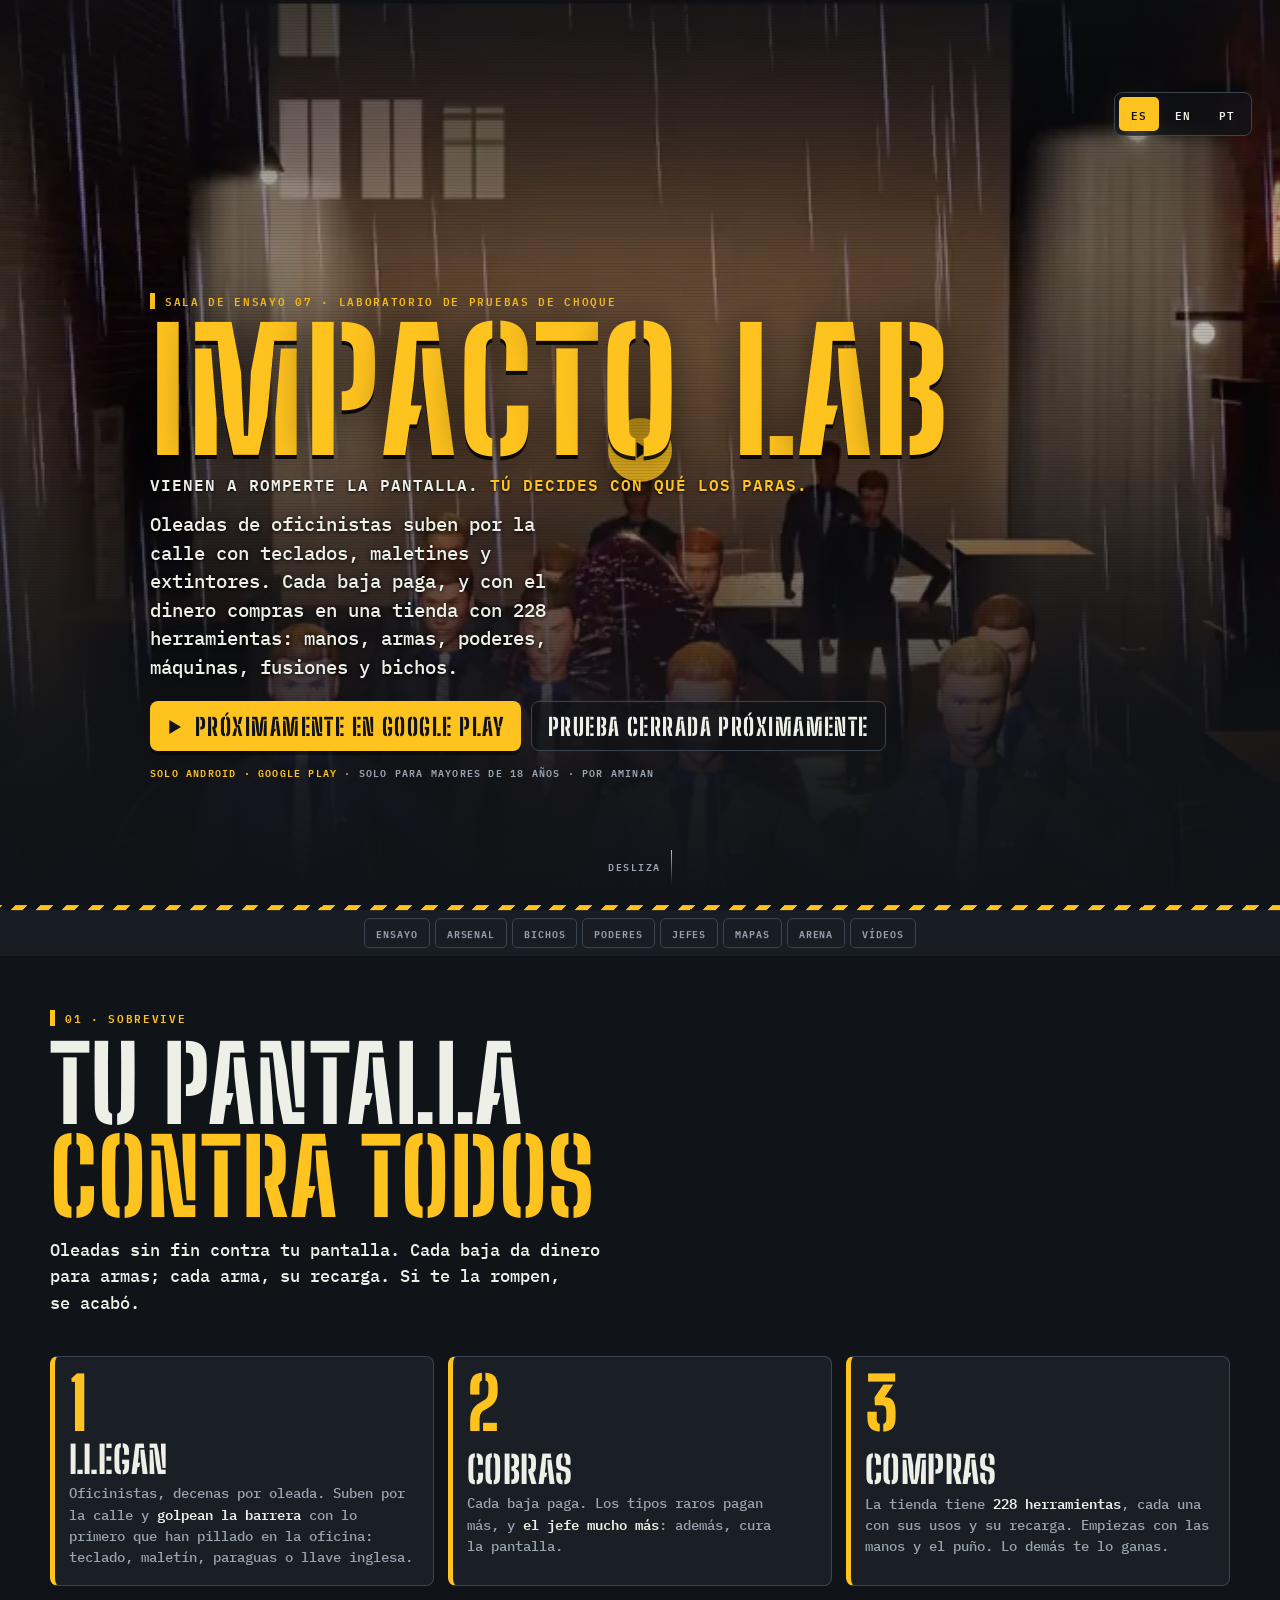
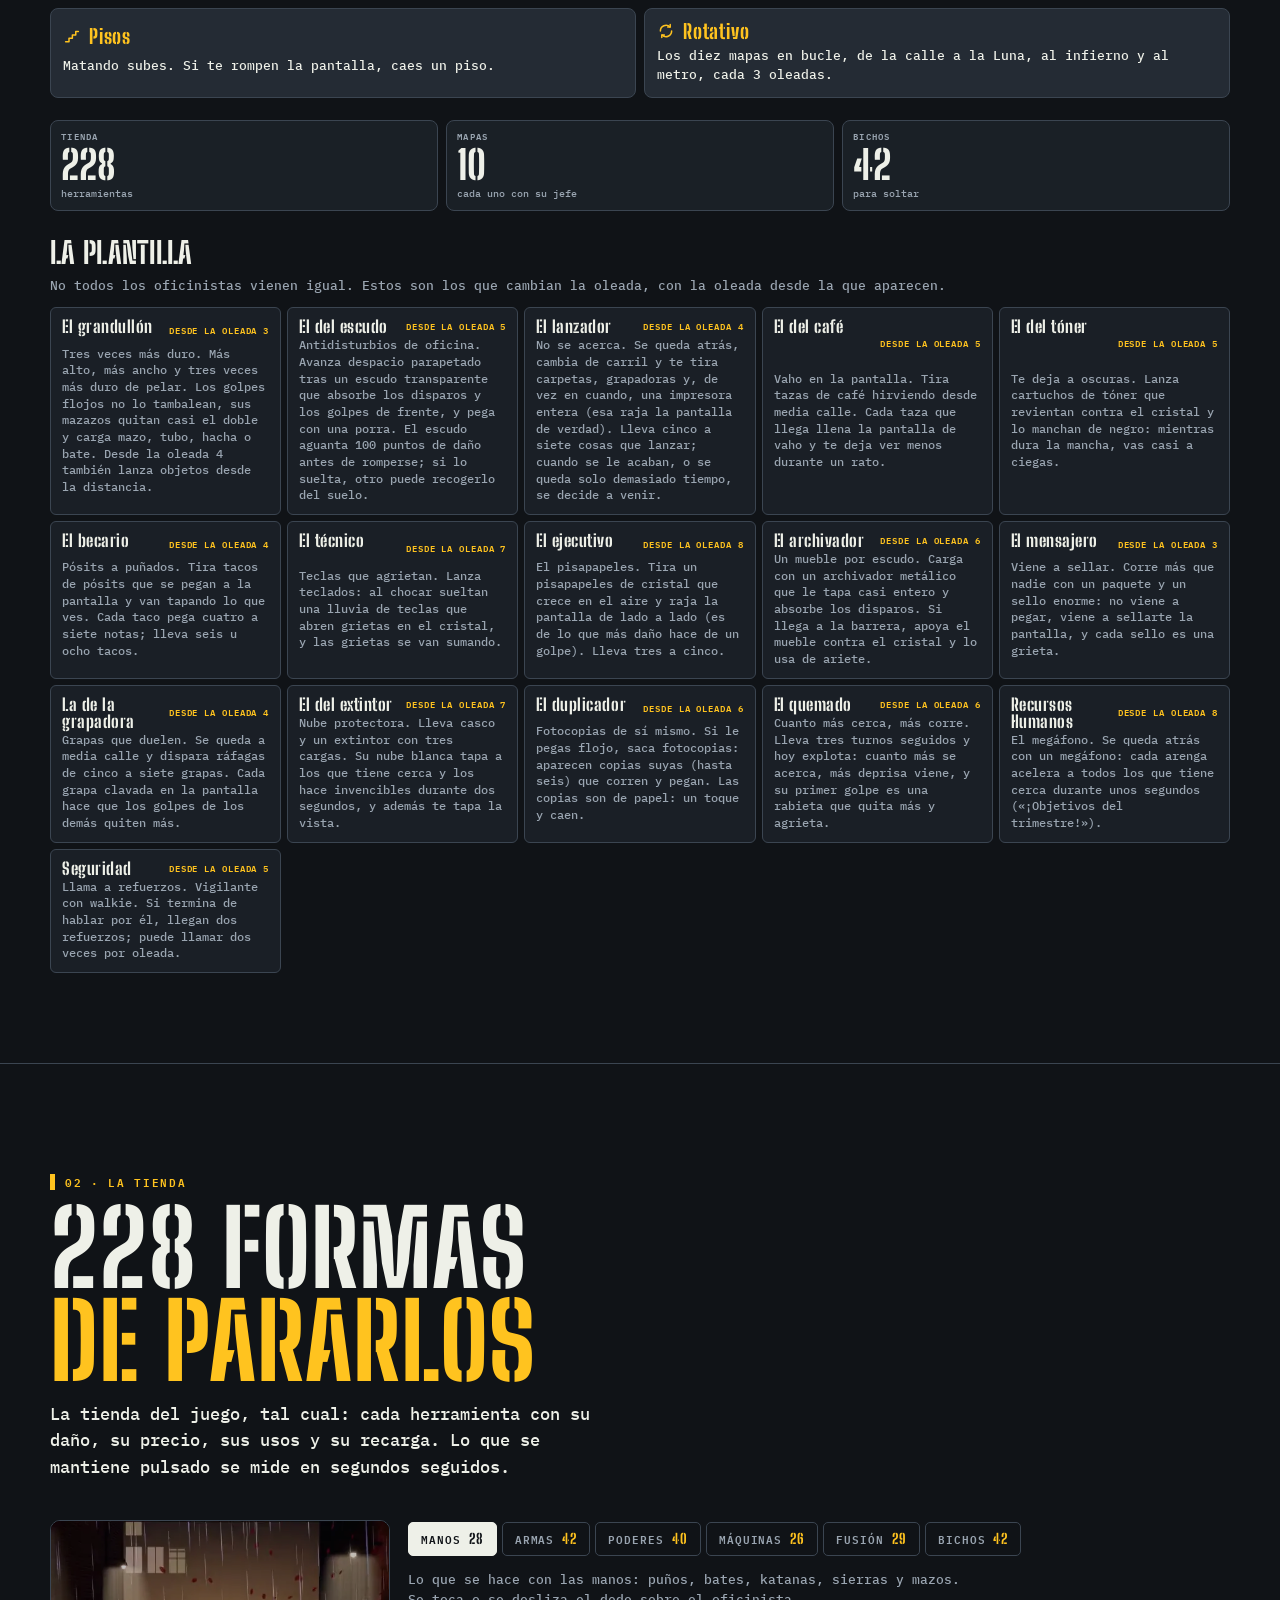
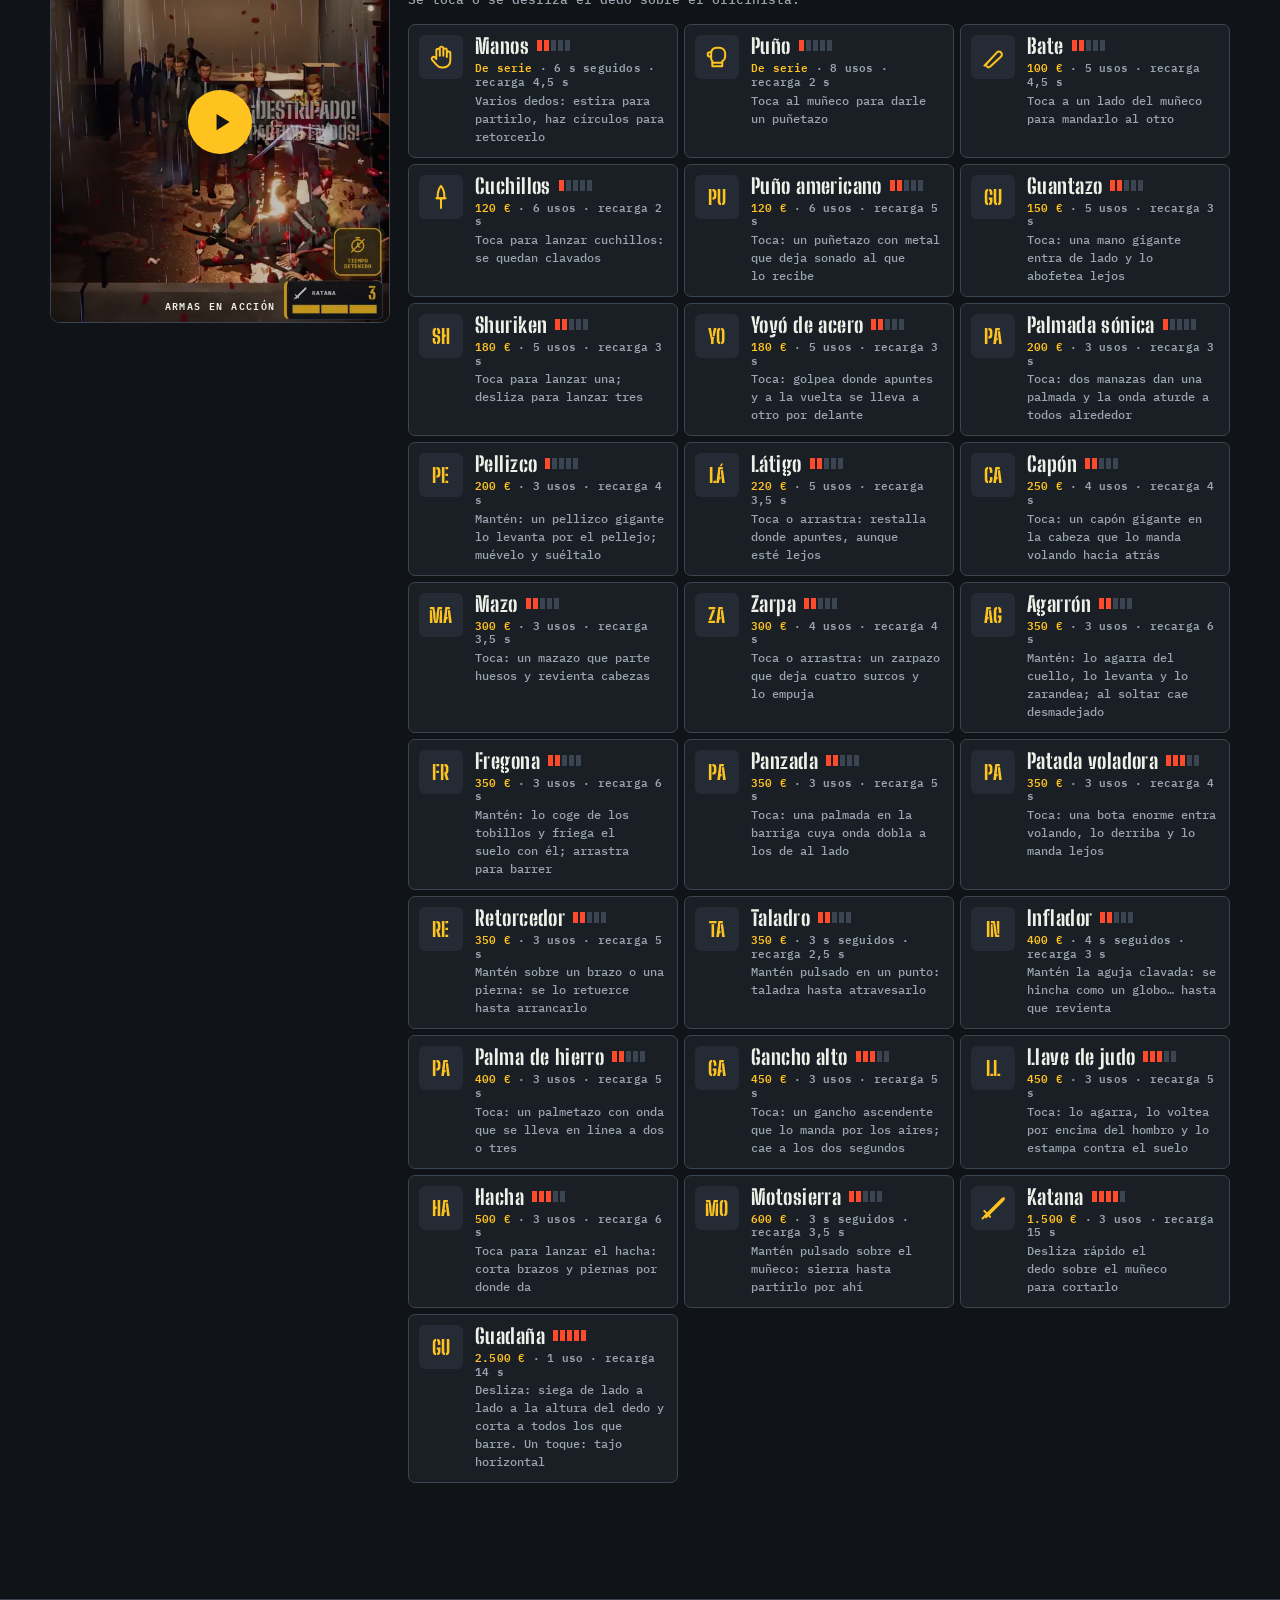
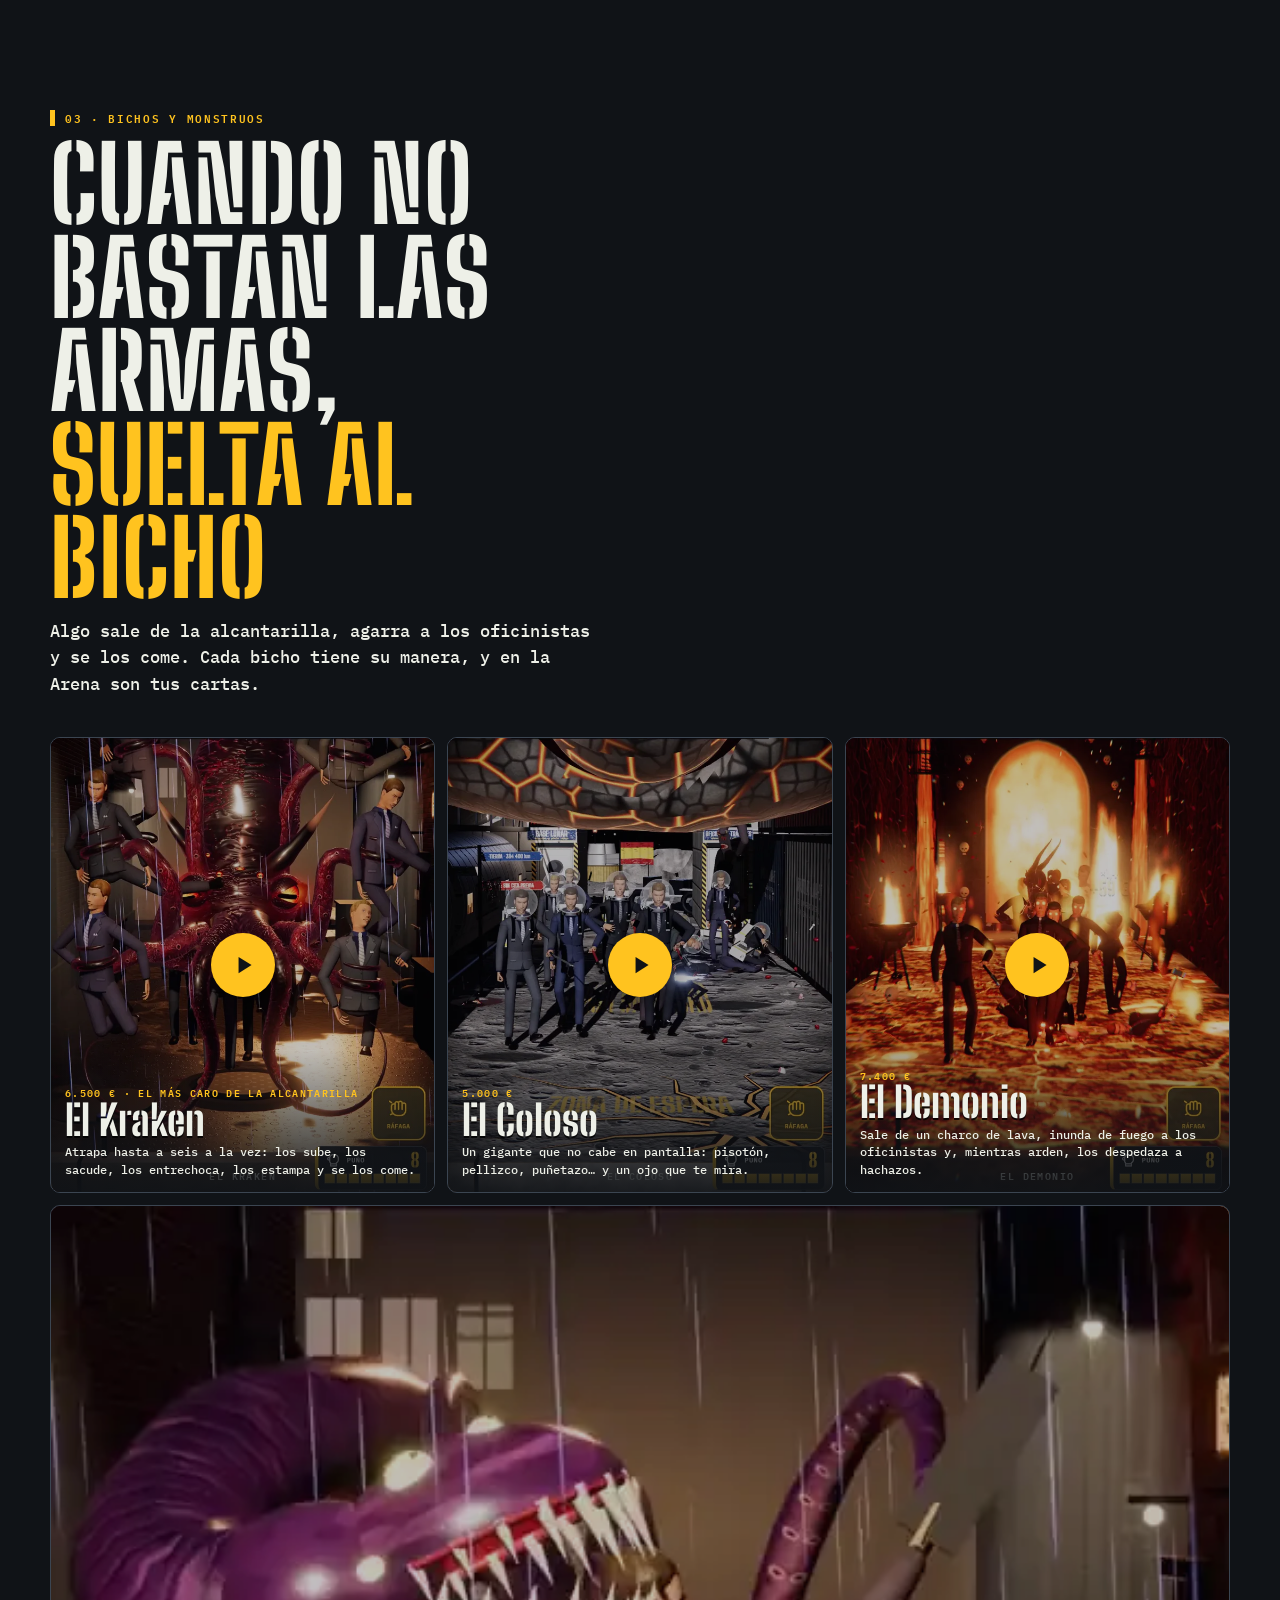
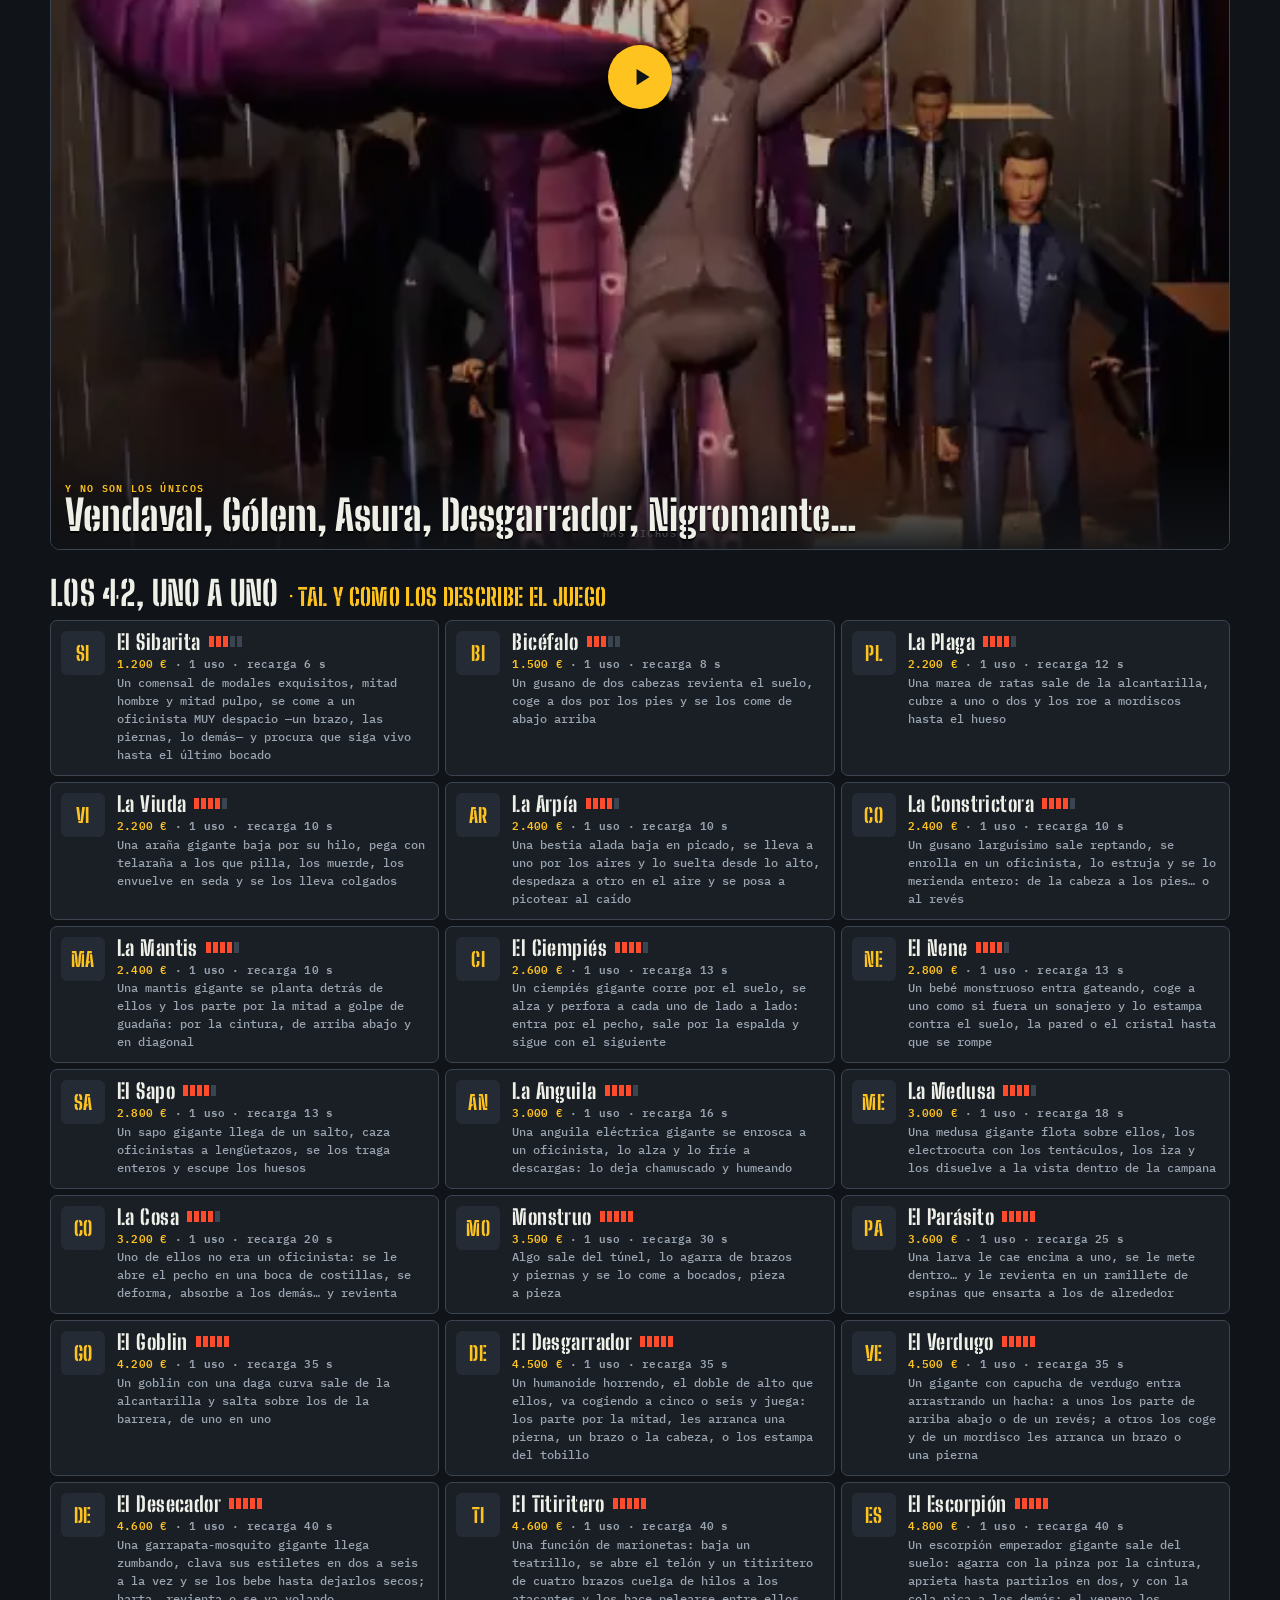
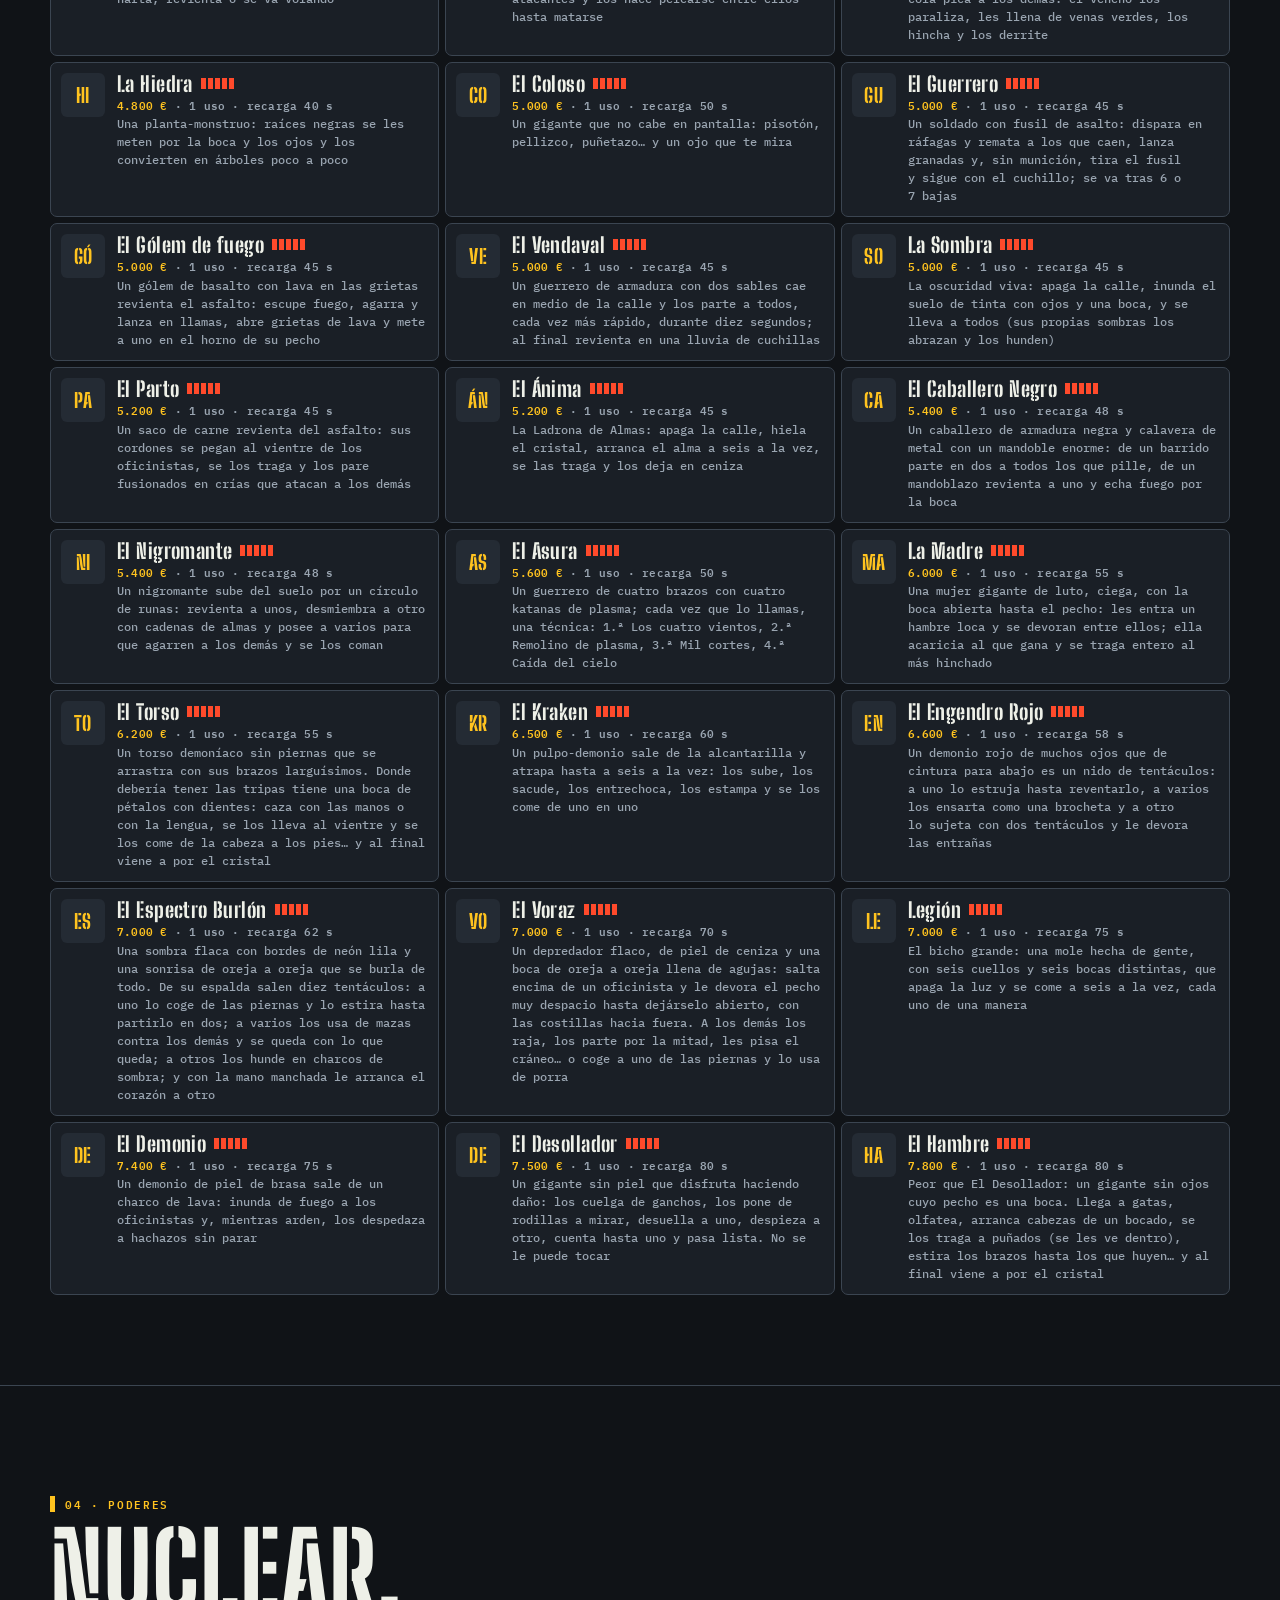
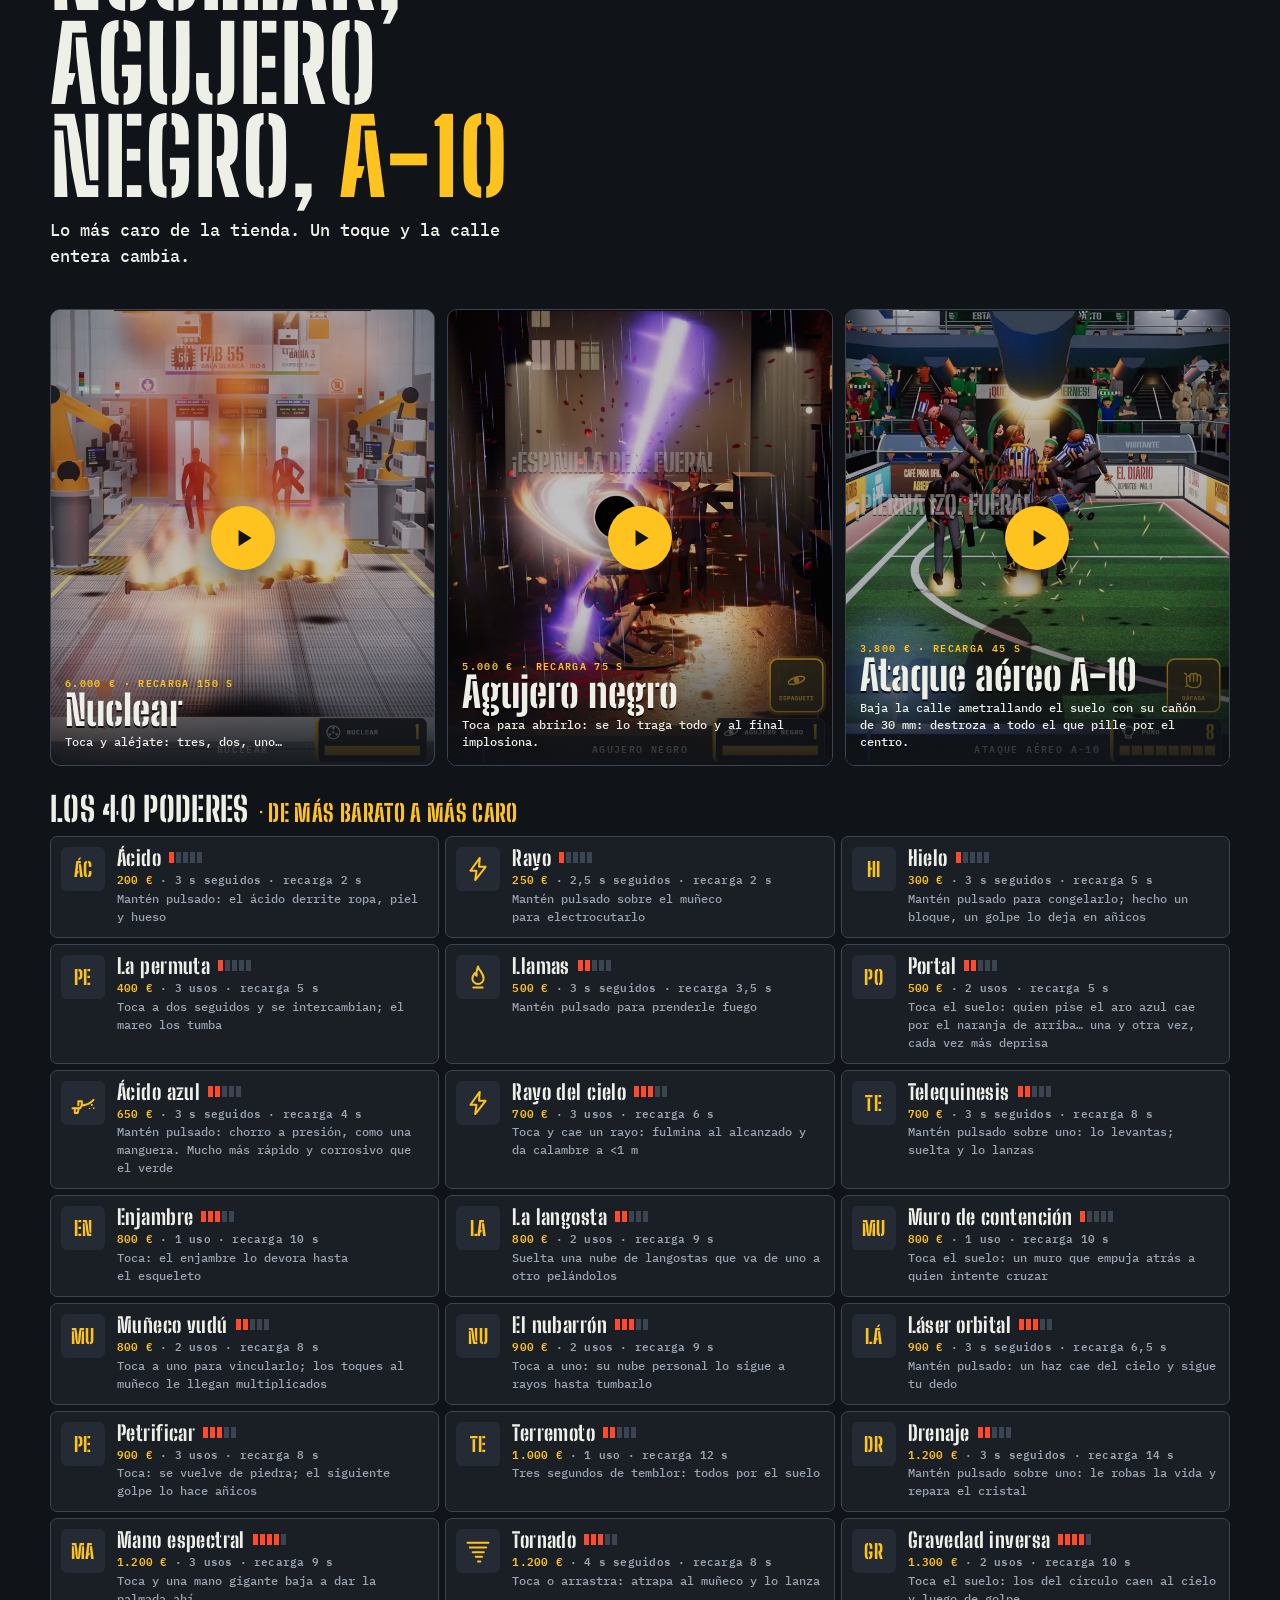
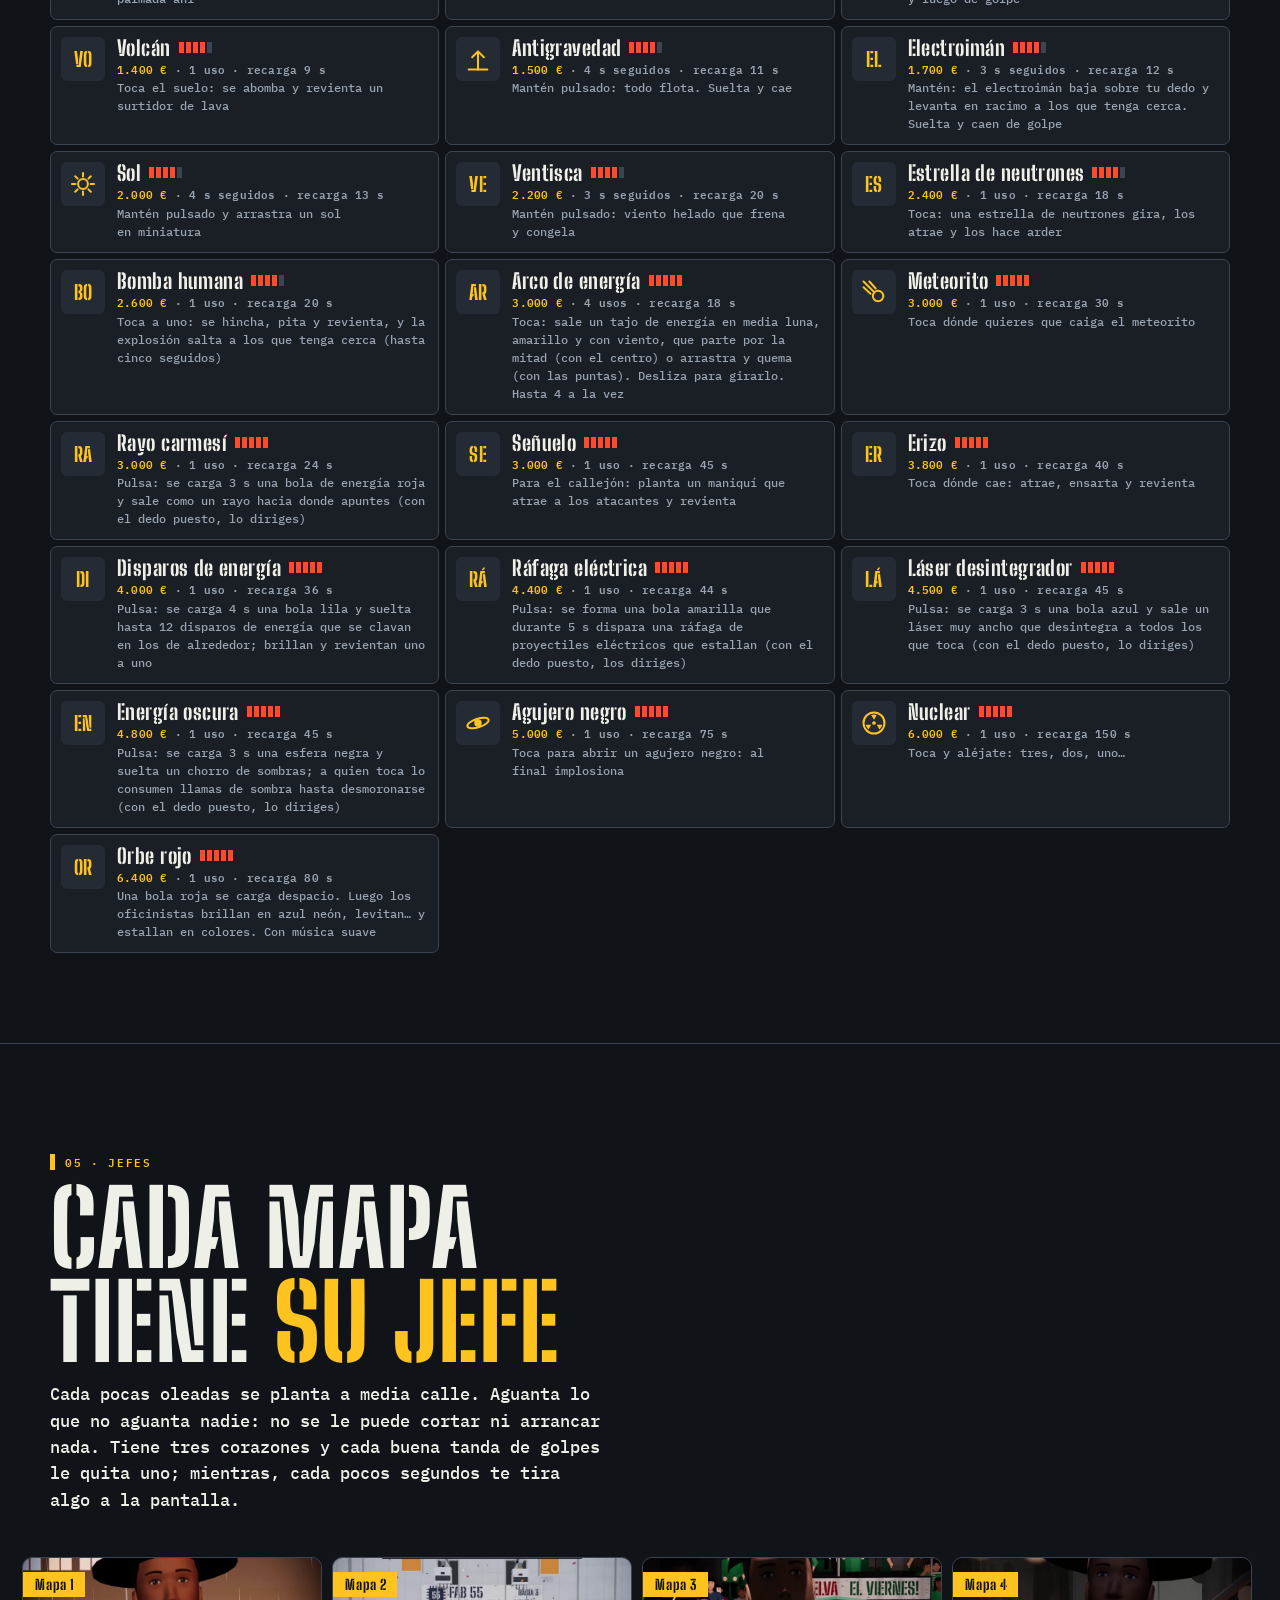
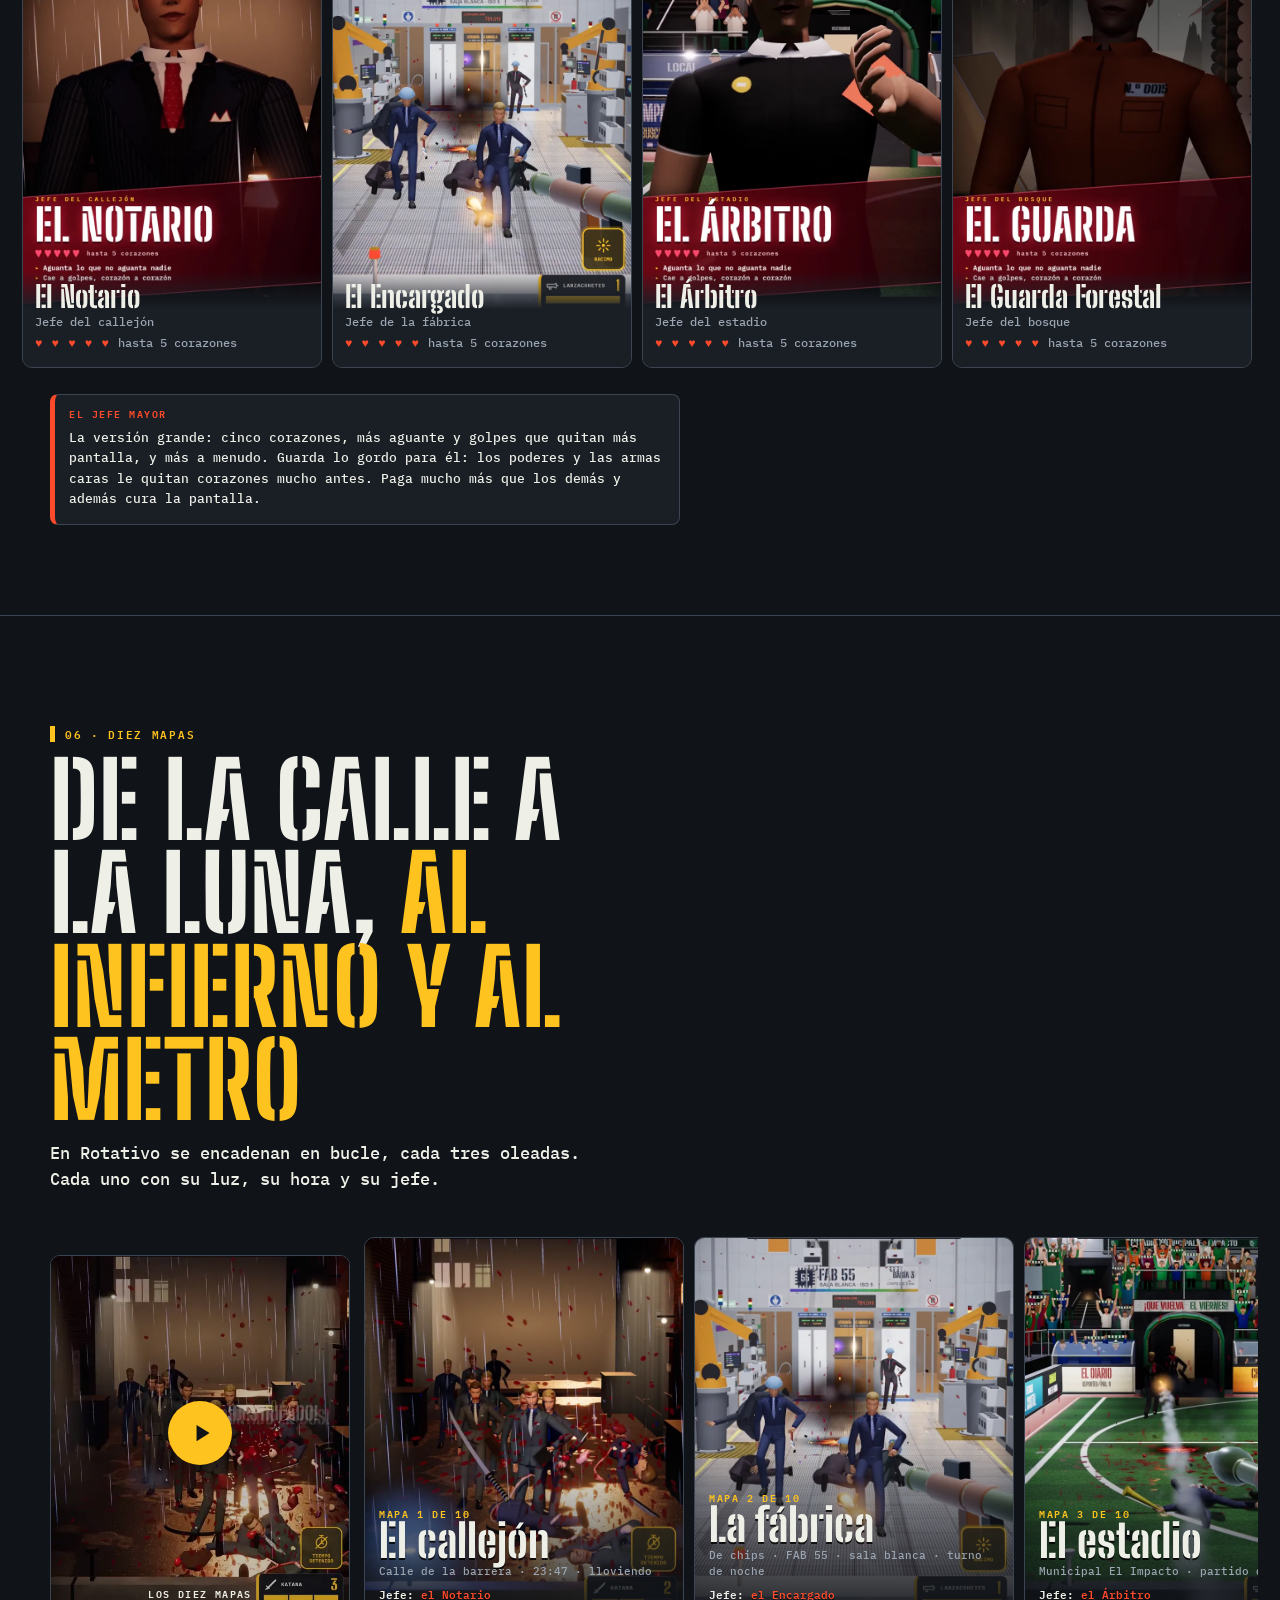
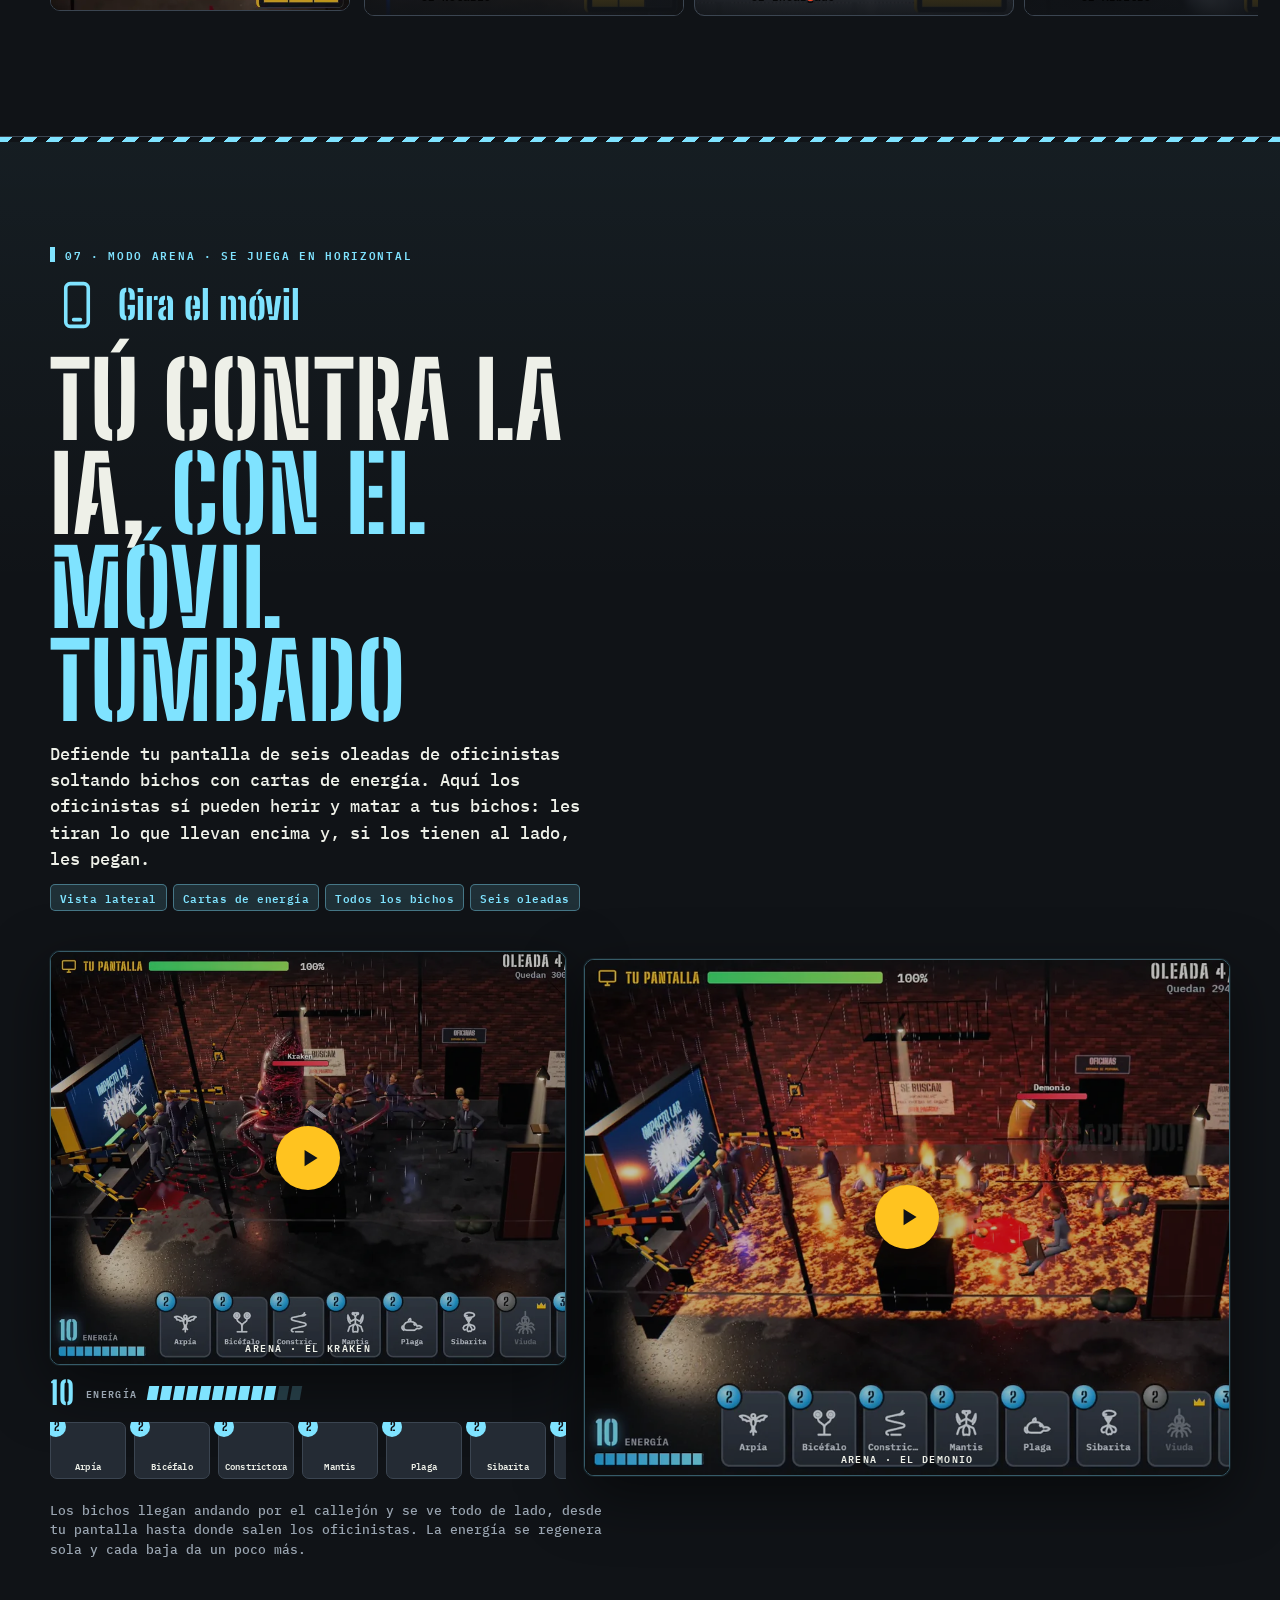
==== commit 89117b91: "Impacto Lab es solo Android: «Solo Android · Google Play» en la portada, en la llamada final y junto" ====
--- a/index.html
+++ b/index.html
@@ -133,7 +133,7 @@
       <span class="cta"><svg viewBox="0 0 24 24" aria-hidden="true"><path d="M4 3.5v17l14-8.5z"/></svg>Próximamente en Google Play</span>
       <span class="cta ghost">Prueba cerrada próximamente</span>
     </div>
-    <p class="fine">Android · Solo para mayores de 18 años · Por Aminan</p>
+    <p class="fine"><strong>Solo Android · Google Play</strong> · Solo para mayores de 18 años · Por Aminan</p>
   </div>
   <div class="scrollhint" aria-hidden="true"><span>Desliza</span><i></i></div>
 </section>
@@ -304,7 +304,7 @@
     </div>
   </div>
   <div class="wrap llamada" id="descargar">
-    <p class="big rv">Impacto Lab llega a Android. <em>Próximamente en Google Play.</em></p>
+    <p class="big rv">Impacto Lab llega solo a Android. <em>Próximamente en Google Play.</em></p>
     <div class="ctas rv d1">
       <span class="cta"><svg viewBox="0 0 24 24" aria-hidden="true"><path d="M4 3.5v17l14-8.5z"/></svg>Próximamente en Google Play</span>
       <span class="cta ghost">Prueba cerrada próximamente</span>
@@ -313,6 +313,7 @@
       <h3>Avísame cuando salga</h3>
       <p>Déjanos tu correo y te escribimos el día que salga en Google Play y cuando abra la prueba cerrada. Nada más.</p>
       <a class="cta off" data-waitlist aria-disabled="true" target="_blank" rel="noopener"><svg viewBox="0 0 24 24" aria-hidden="true"><path d="M3.5 6.5h17v11h-17z"/><path d="M3.5 6.5l8.5 7 8.5-7"/></svg>Apuntarme</a>
+      <small class="plat"><strong>Solo Android · Google Play.</strong> No hay versión para iPhone.</small>
       <small data-waitlist-off>El formulario se abre en unos días.</small>
       <small>Se abre un formulario externo. <a href="privacidad/#lista-de-espera">Qué hacemos con tu correo</a>.</small>
     </div>
--- a/css/style.css
+++ b/css/style.css
@@ -397,3 +397,6 @@
 .lista .cta.off{background:var(--plate);color:var(--mute);box-shadow:none;cursor:default}
 .lista small{font:600 10.5px/1.5 var(--mono);letter-spacing:.06em;color:var(--mute)}
 .lista small a{color:var(--paper)}
+/* solo Android (5-nov-2026): que nadie con iPhone se apunte creyendo que podrá jugar */
+.fine strong,.lista .plat strong{color:var(--safety);font-weight:600}
+.lista .plat{color:var(--paper)}
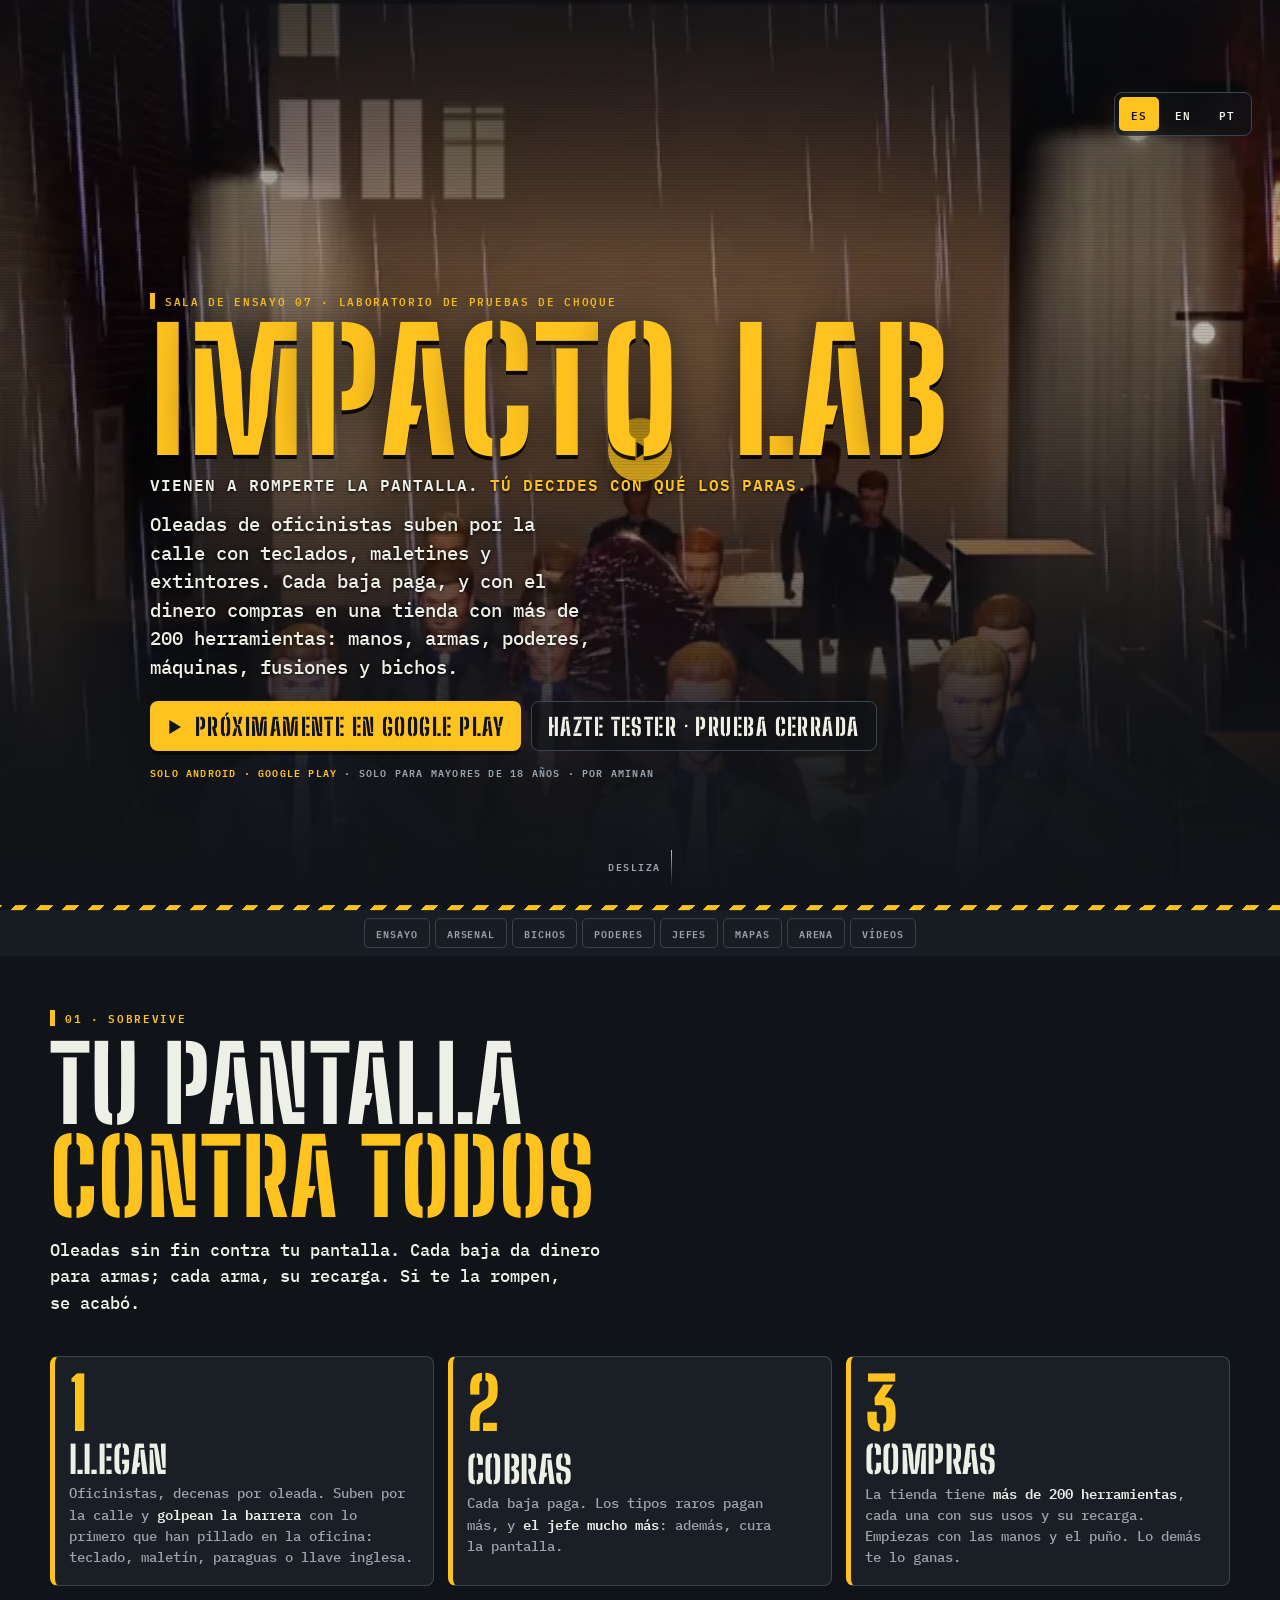
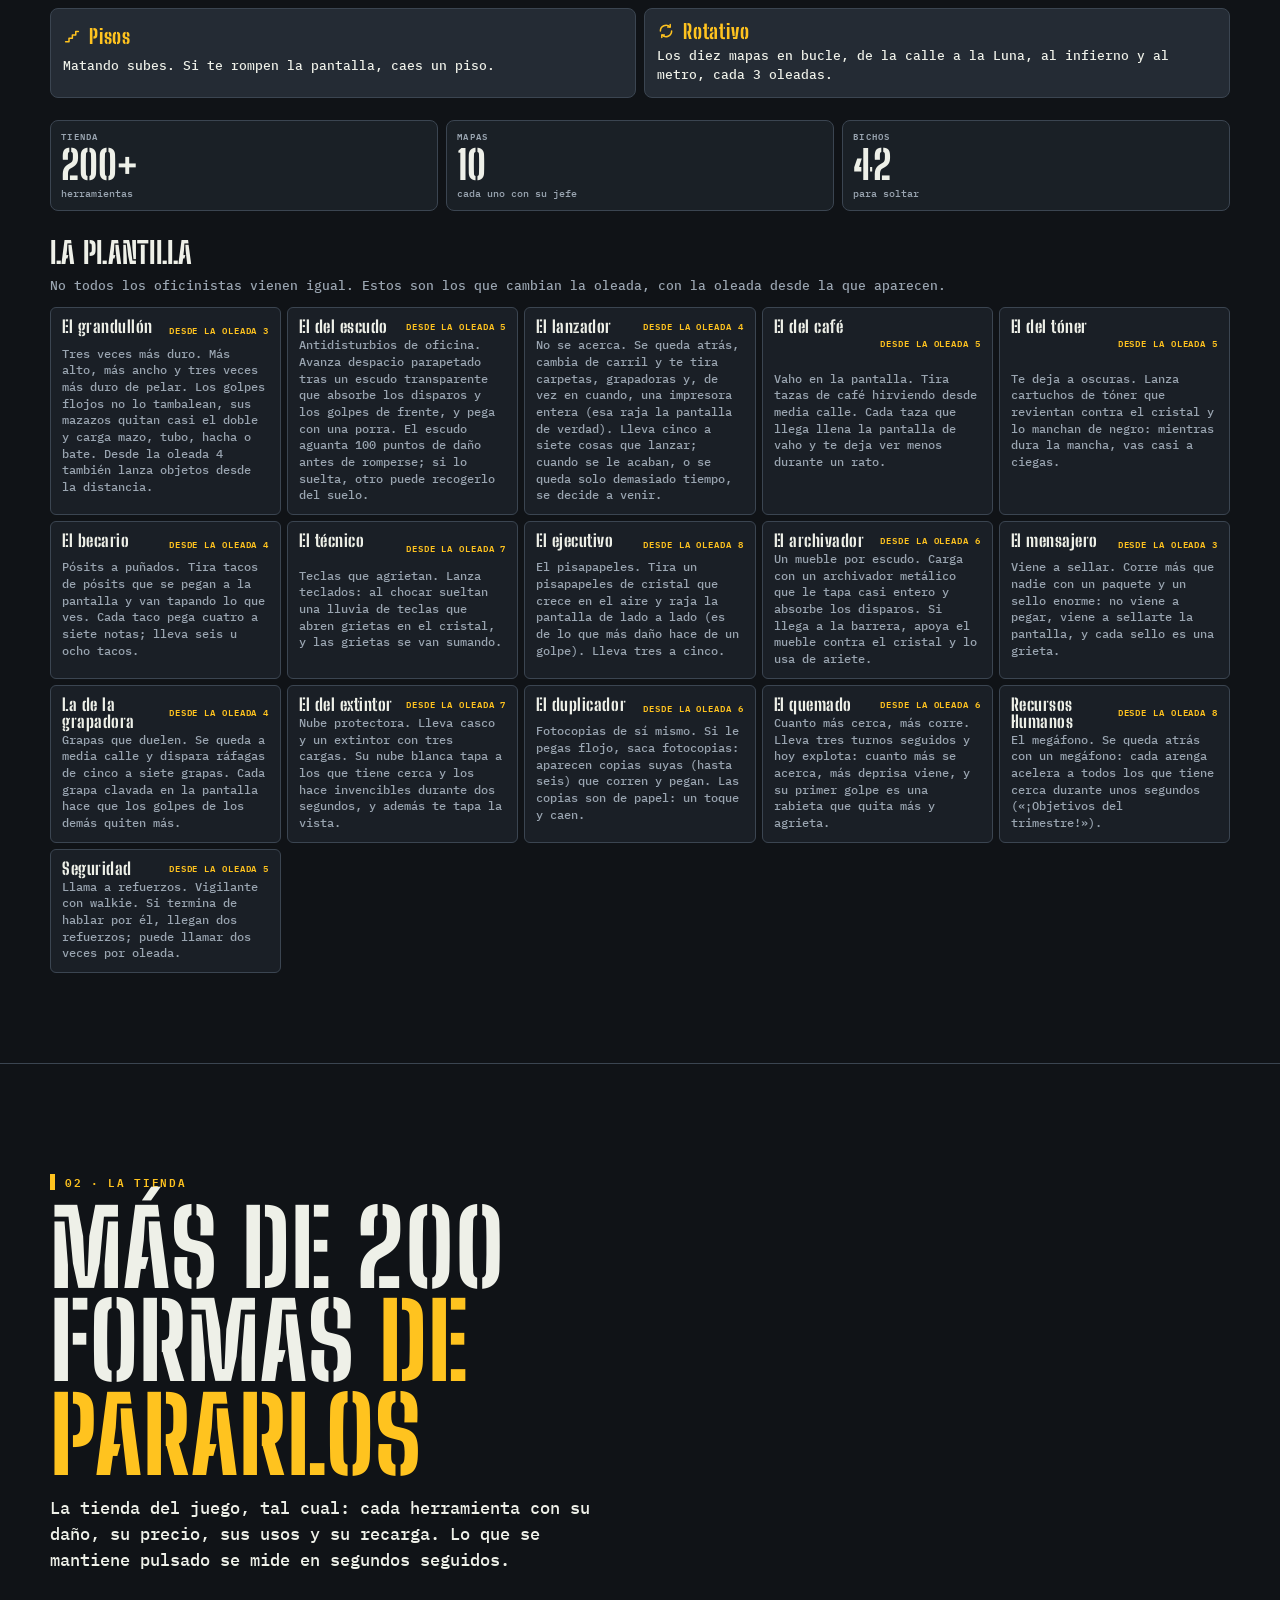
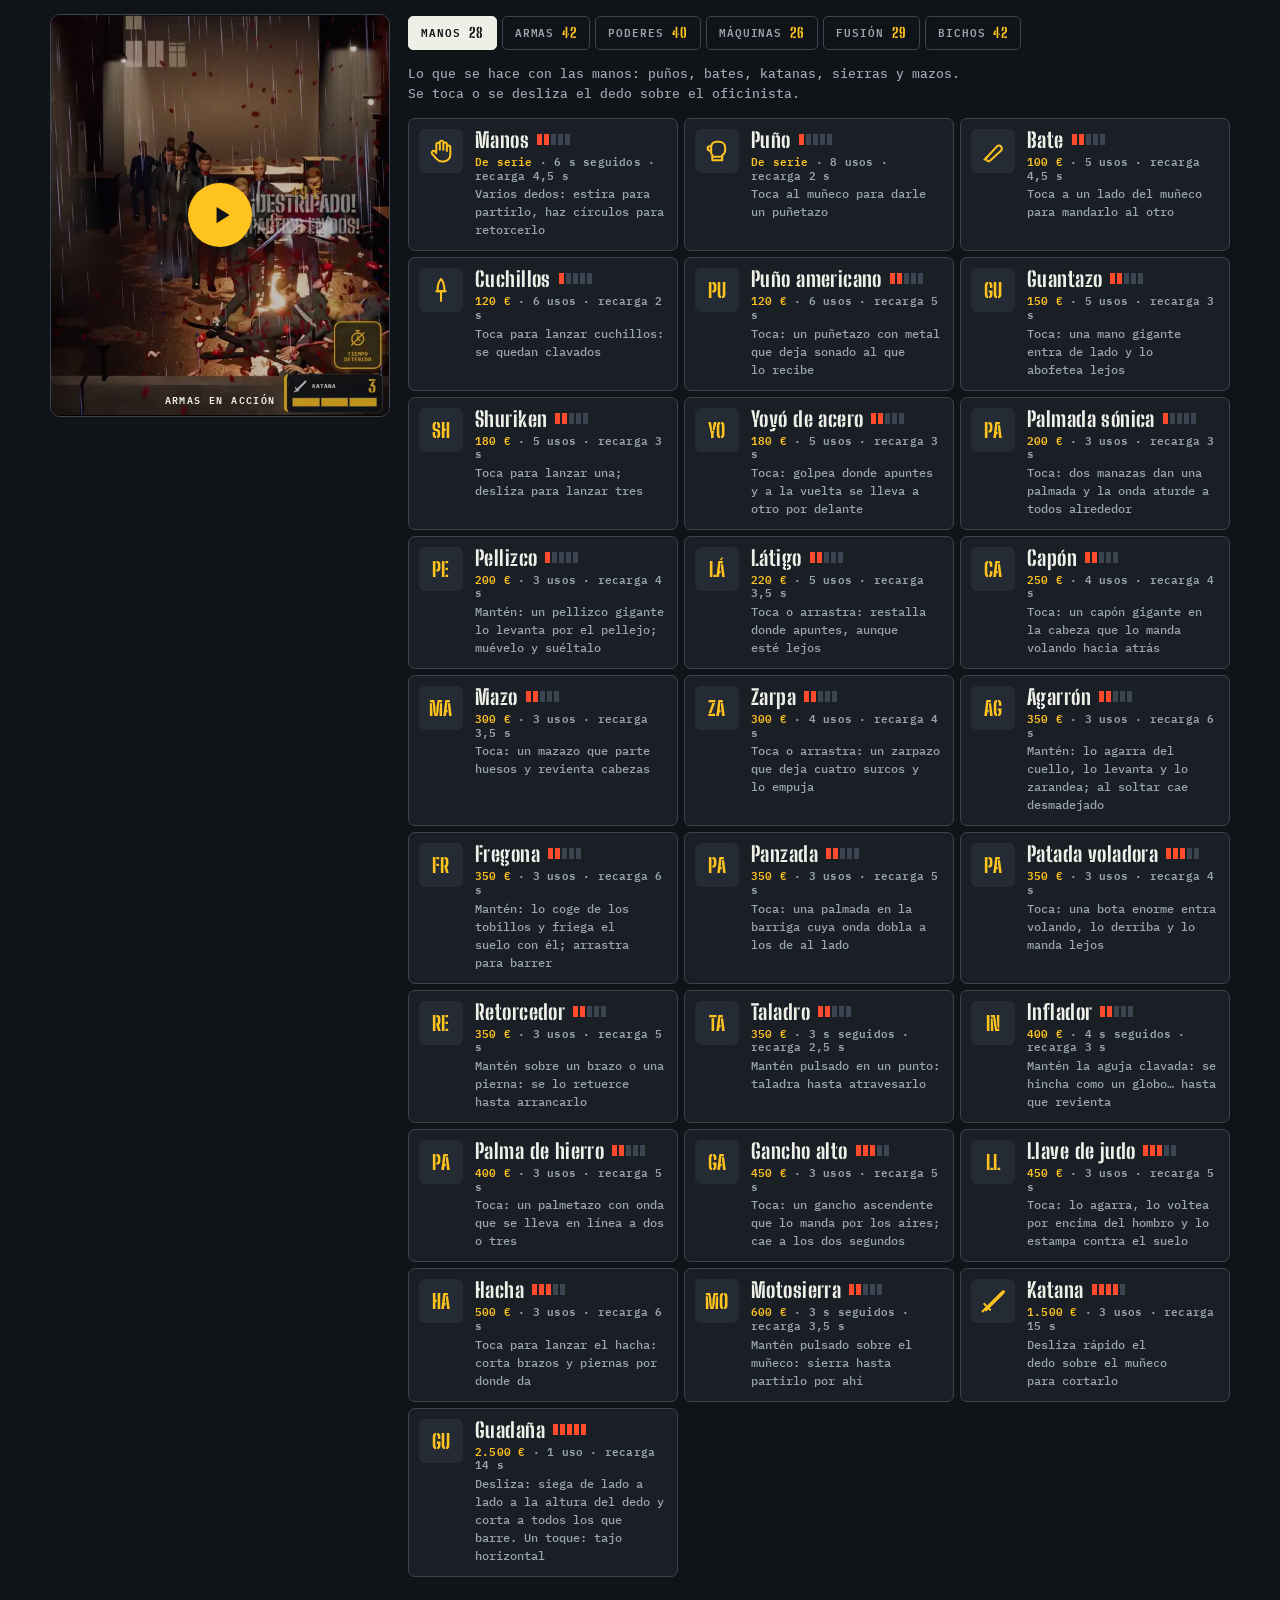
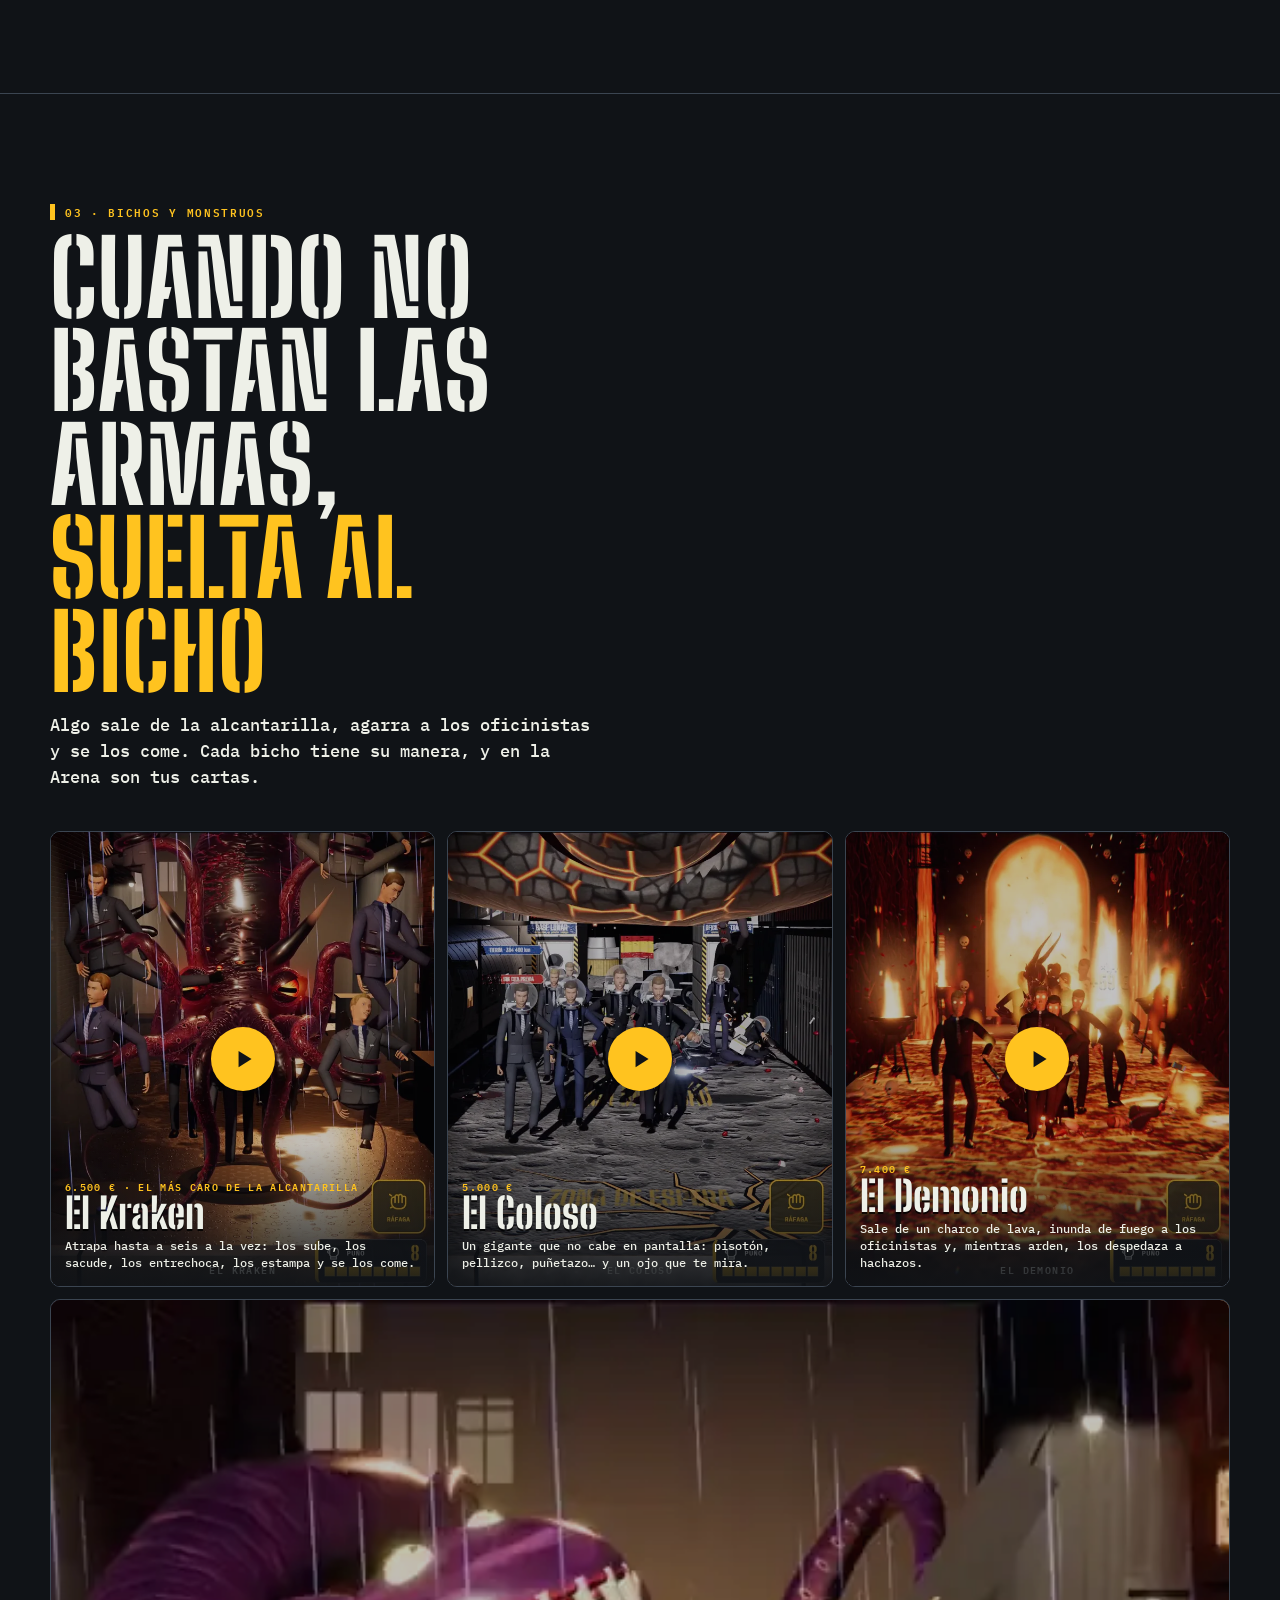
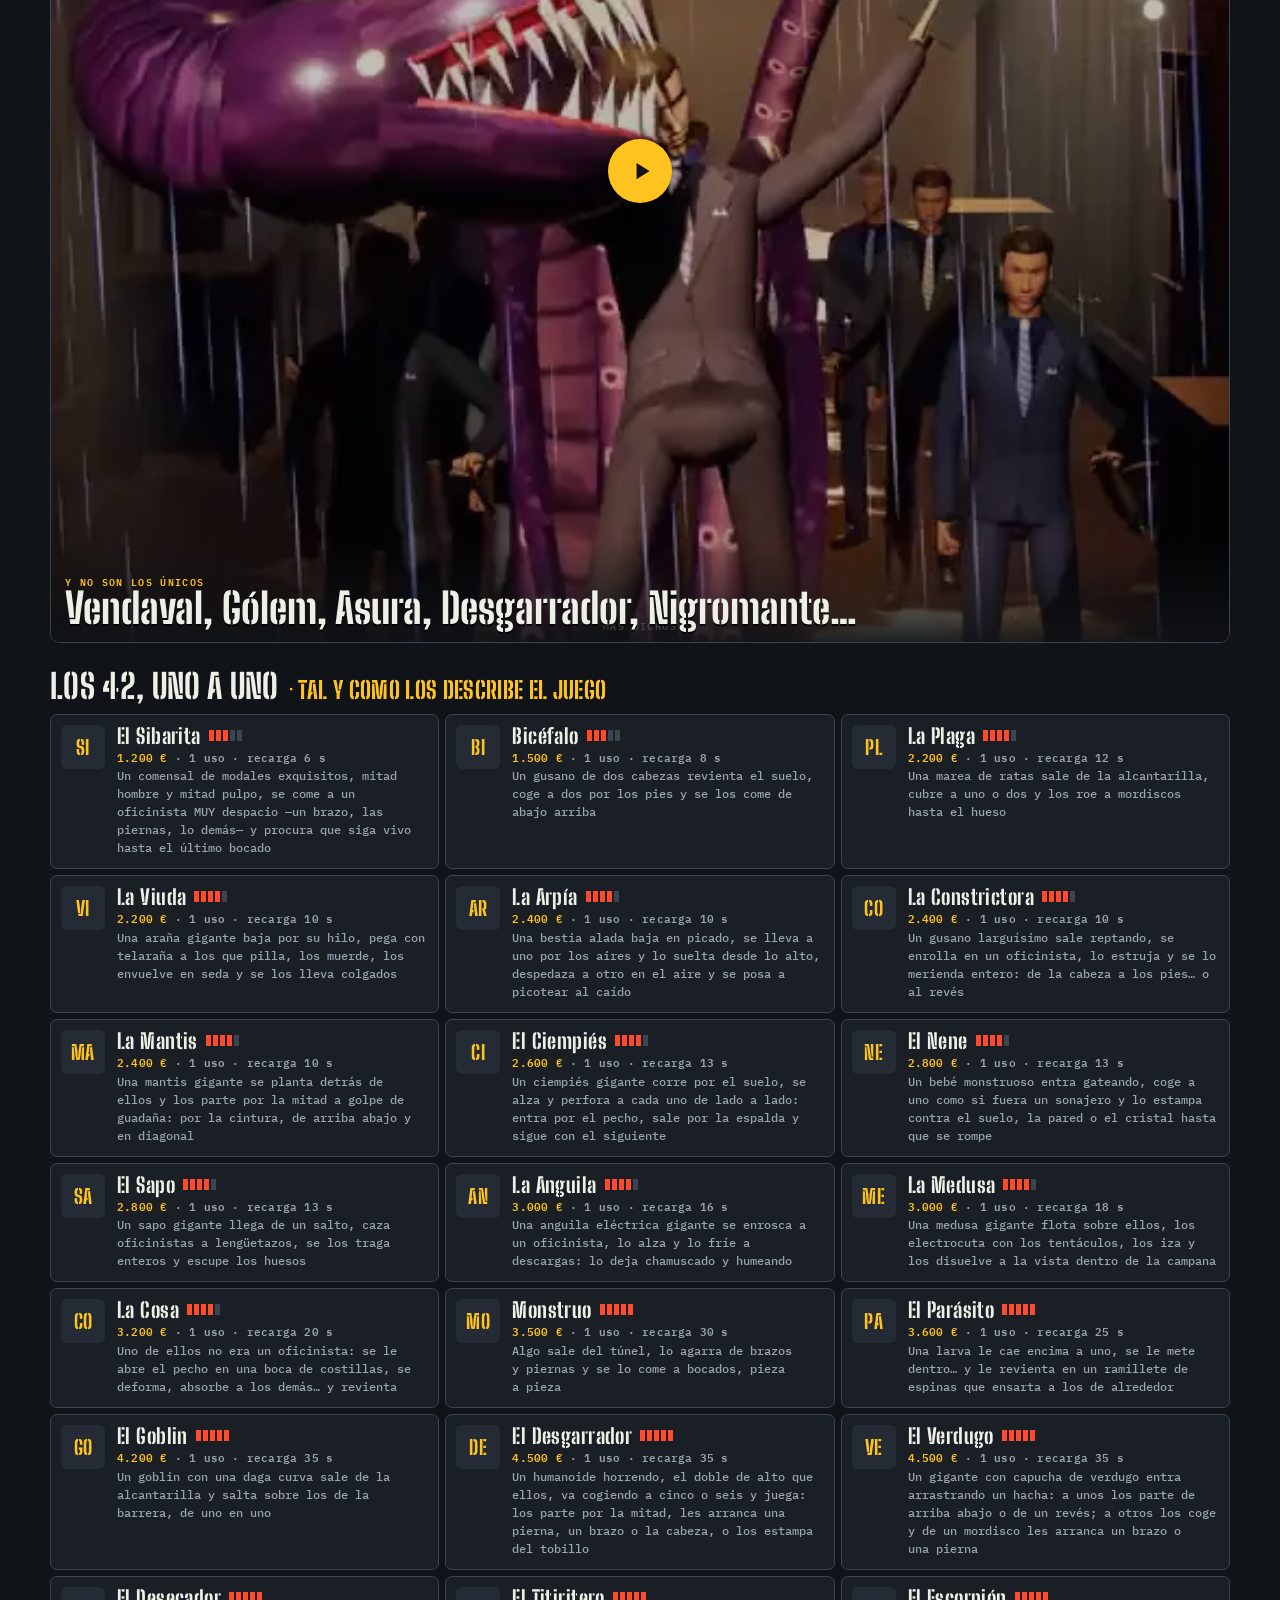
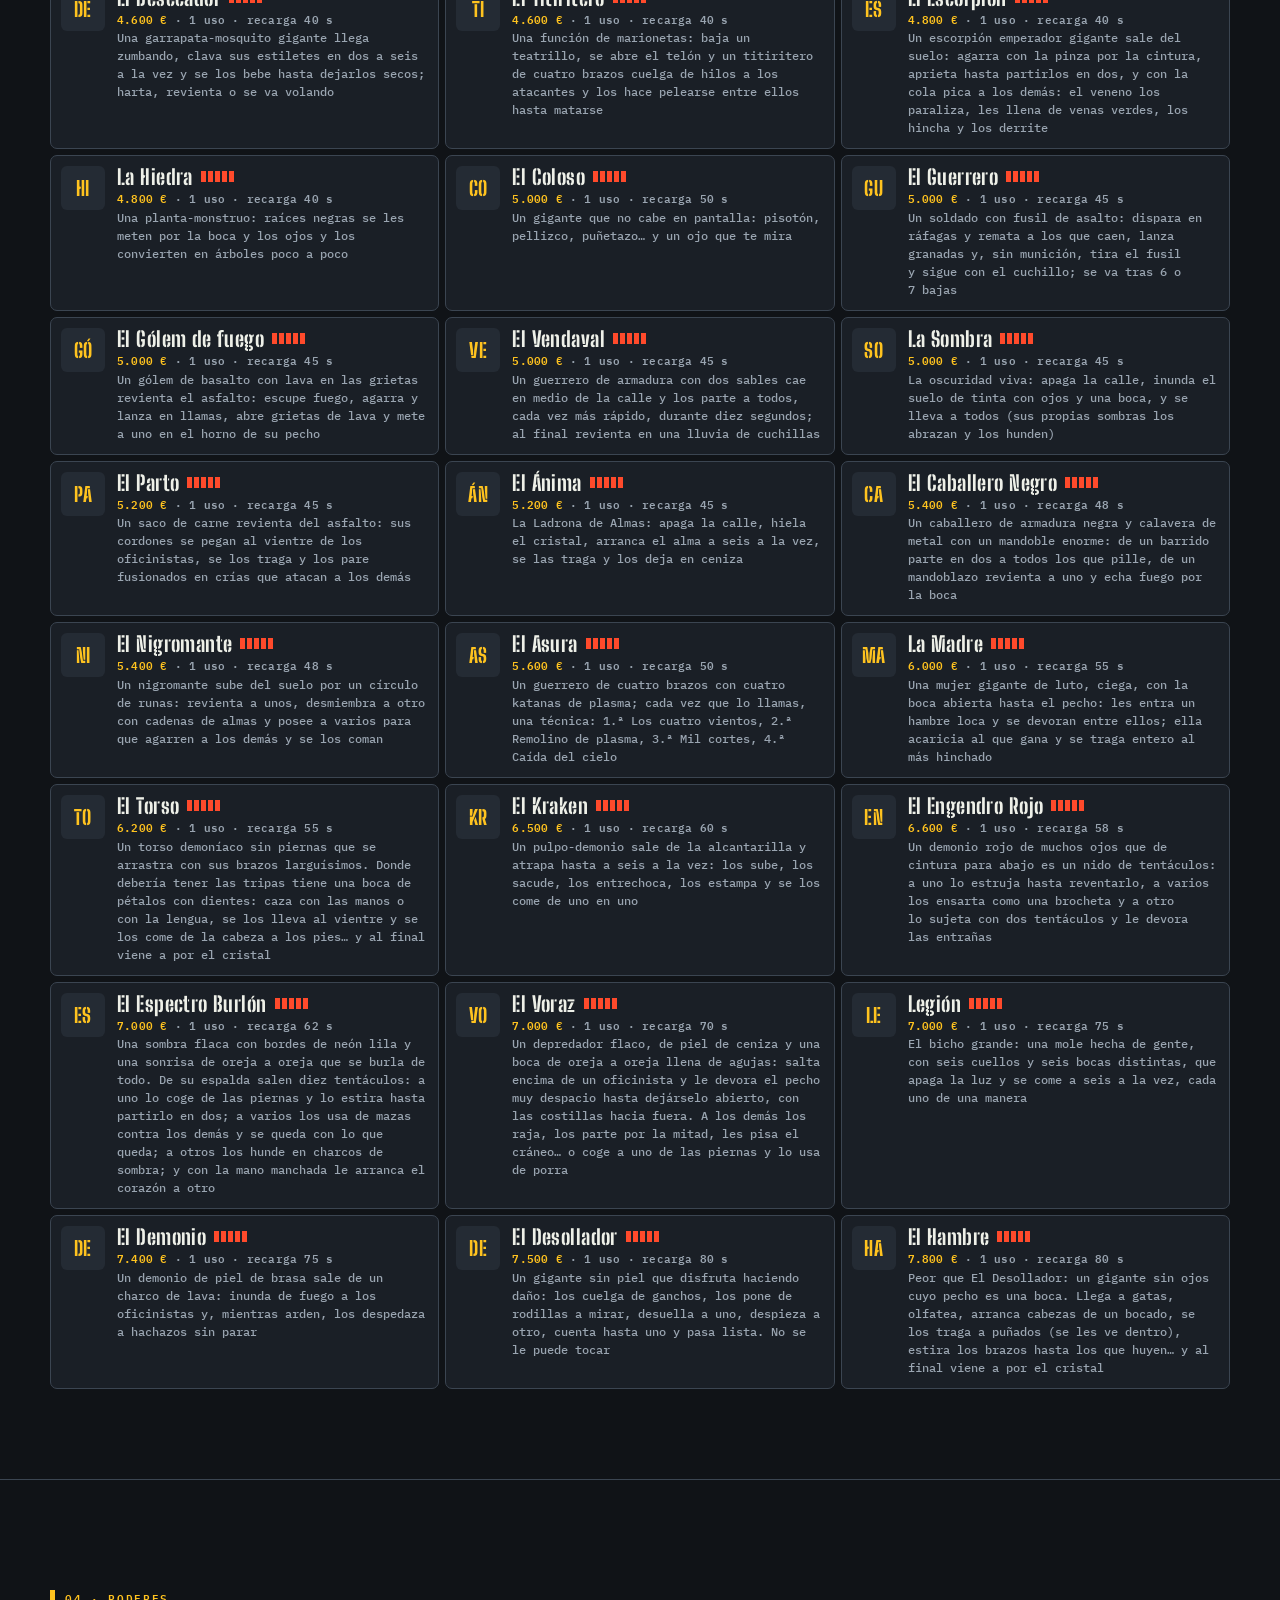
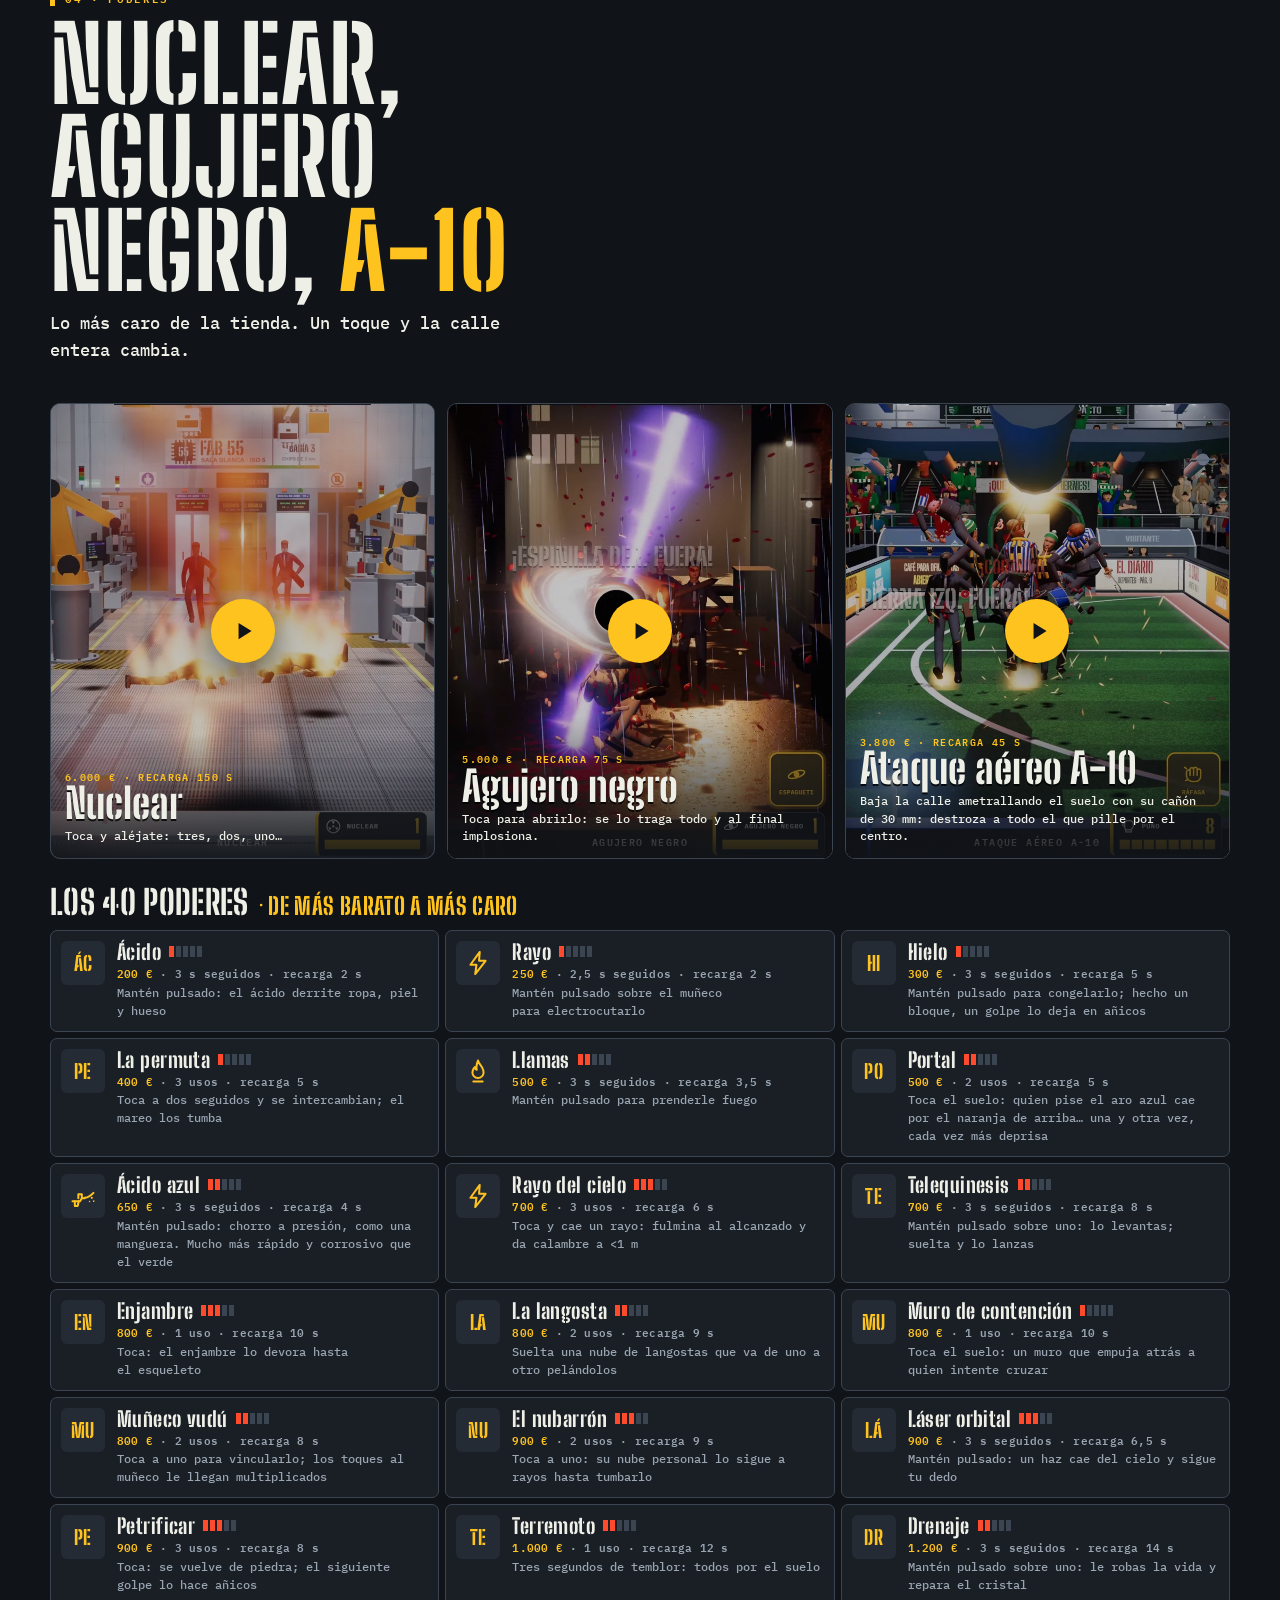
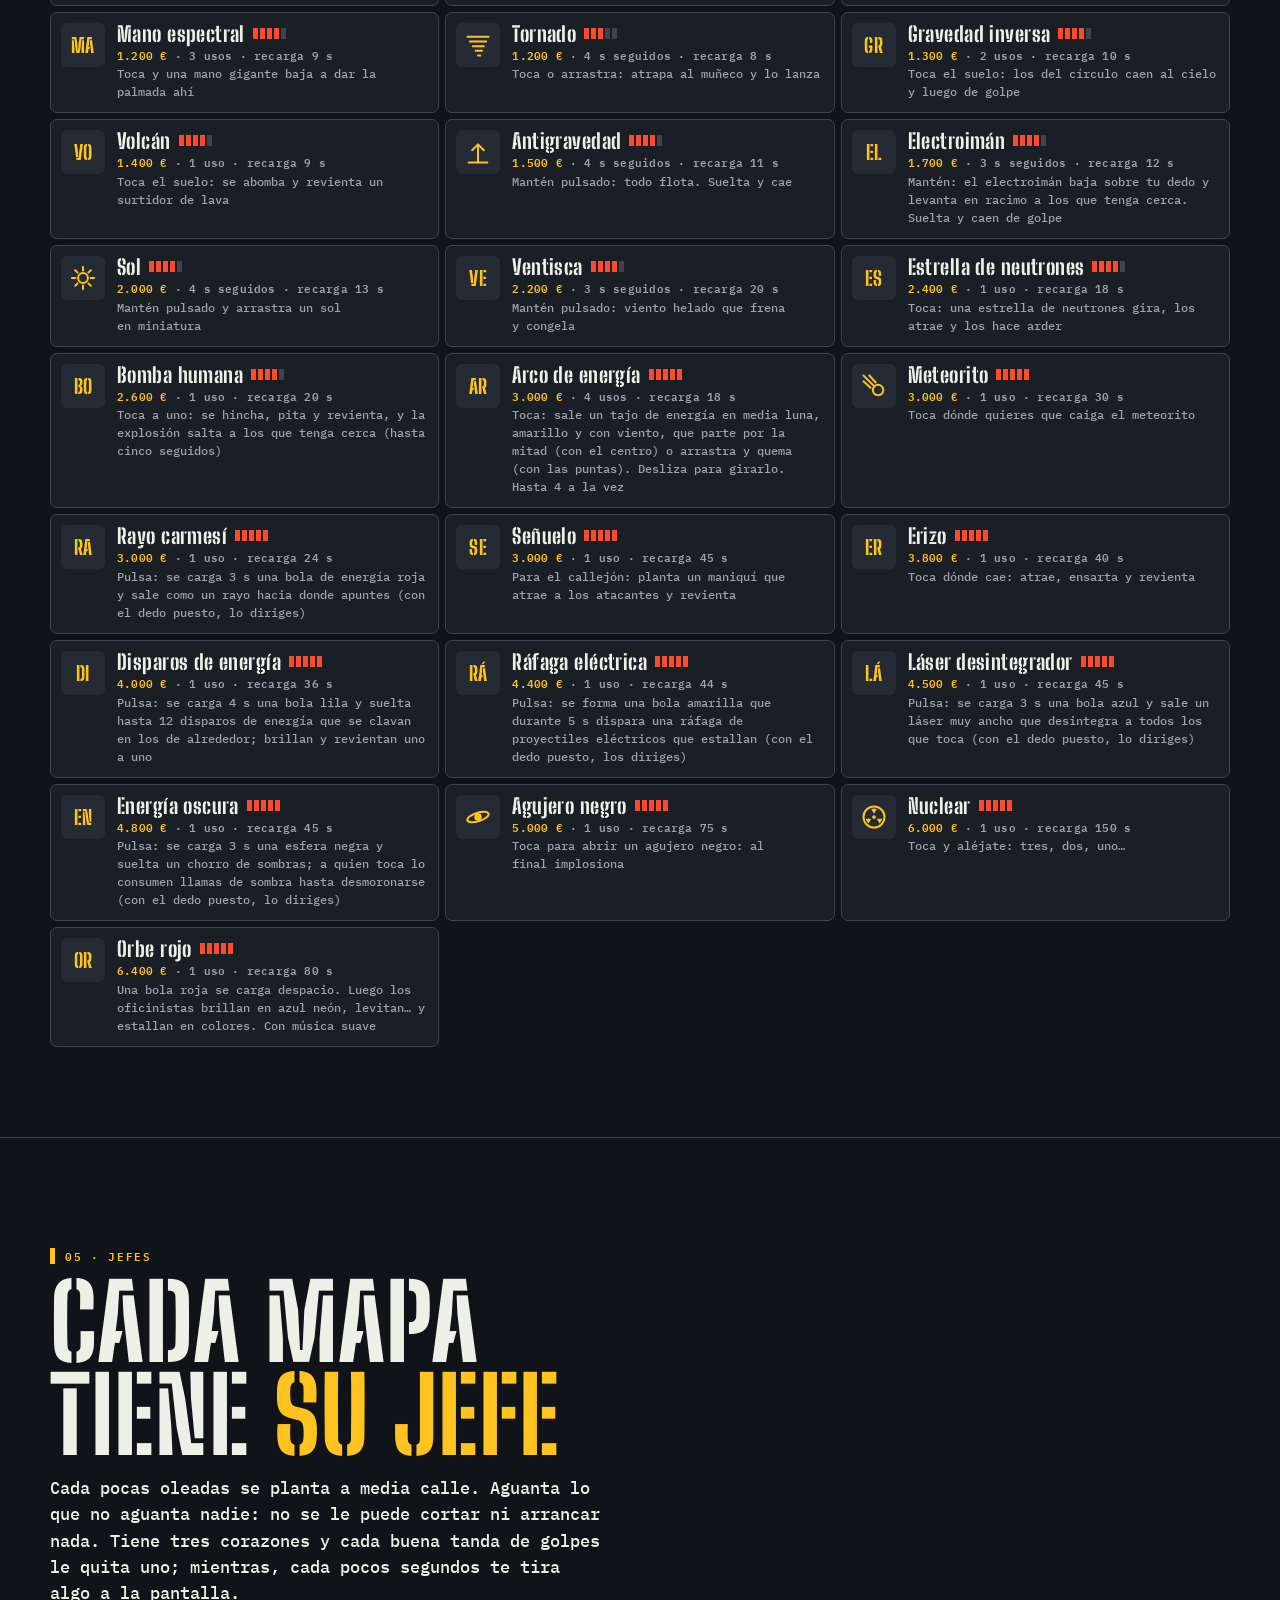
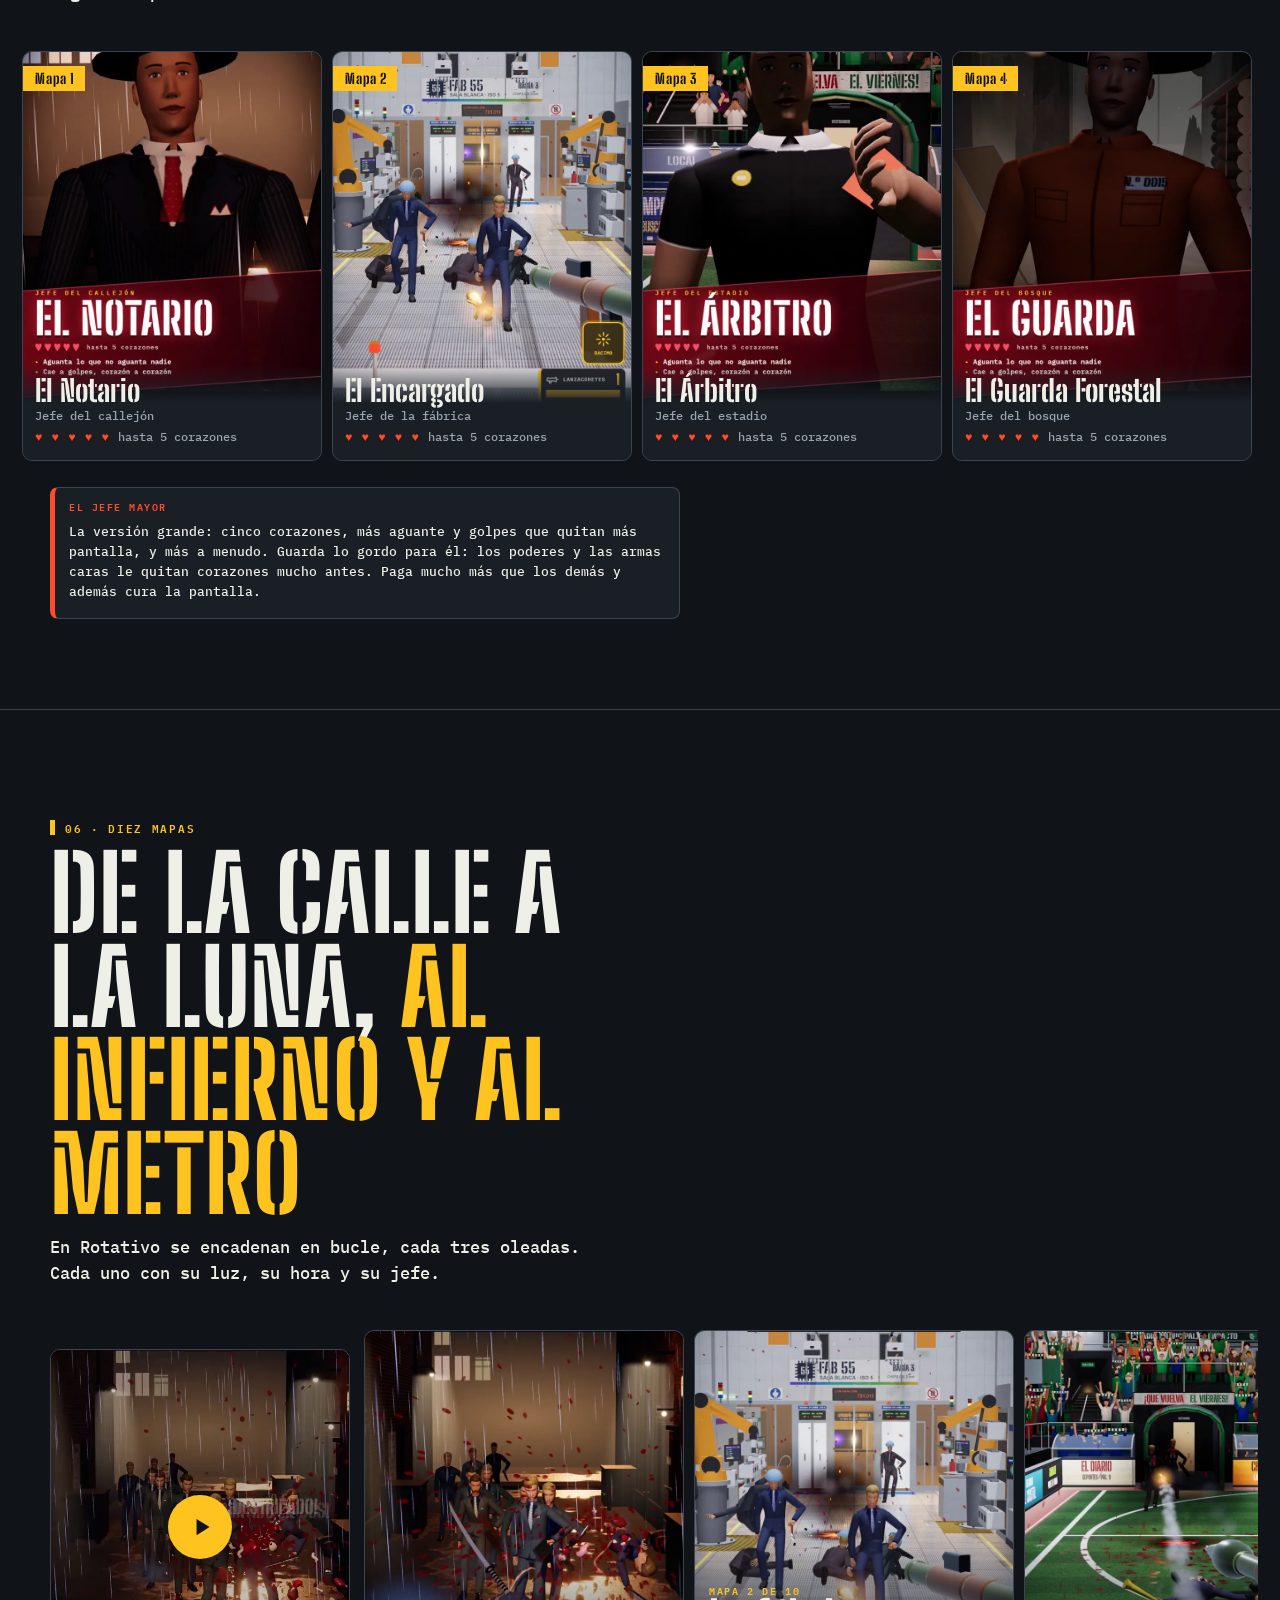
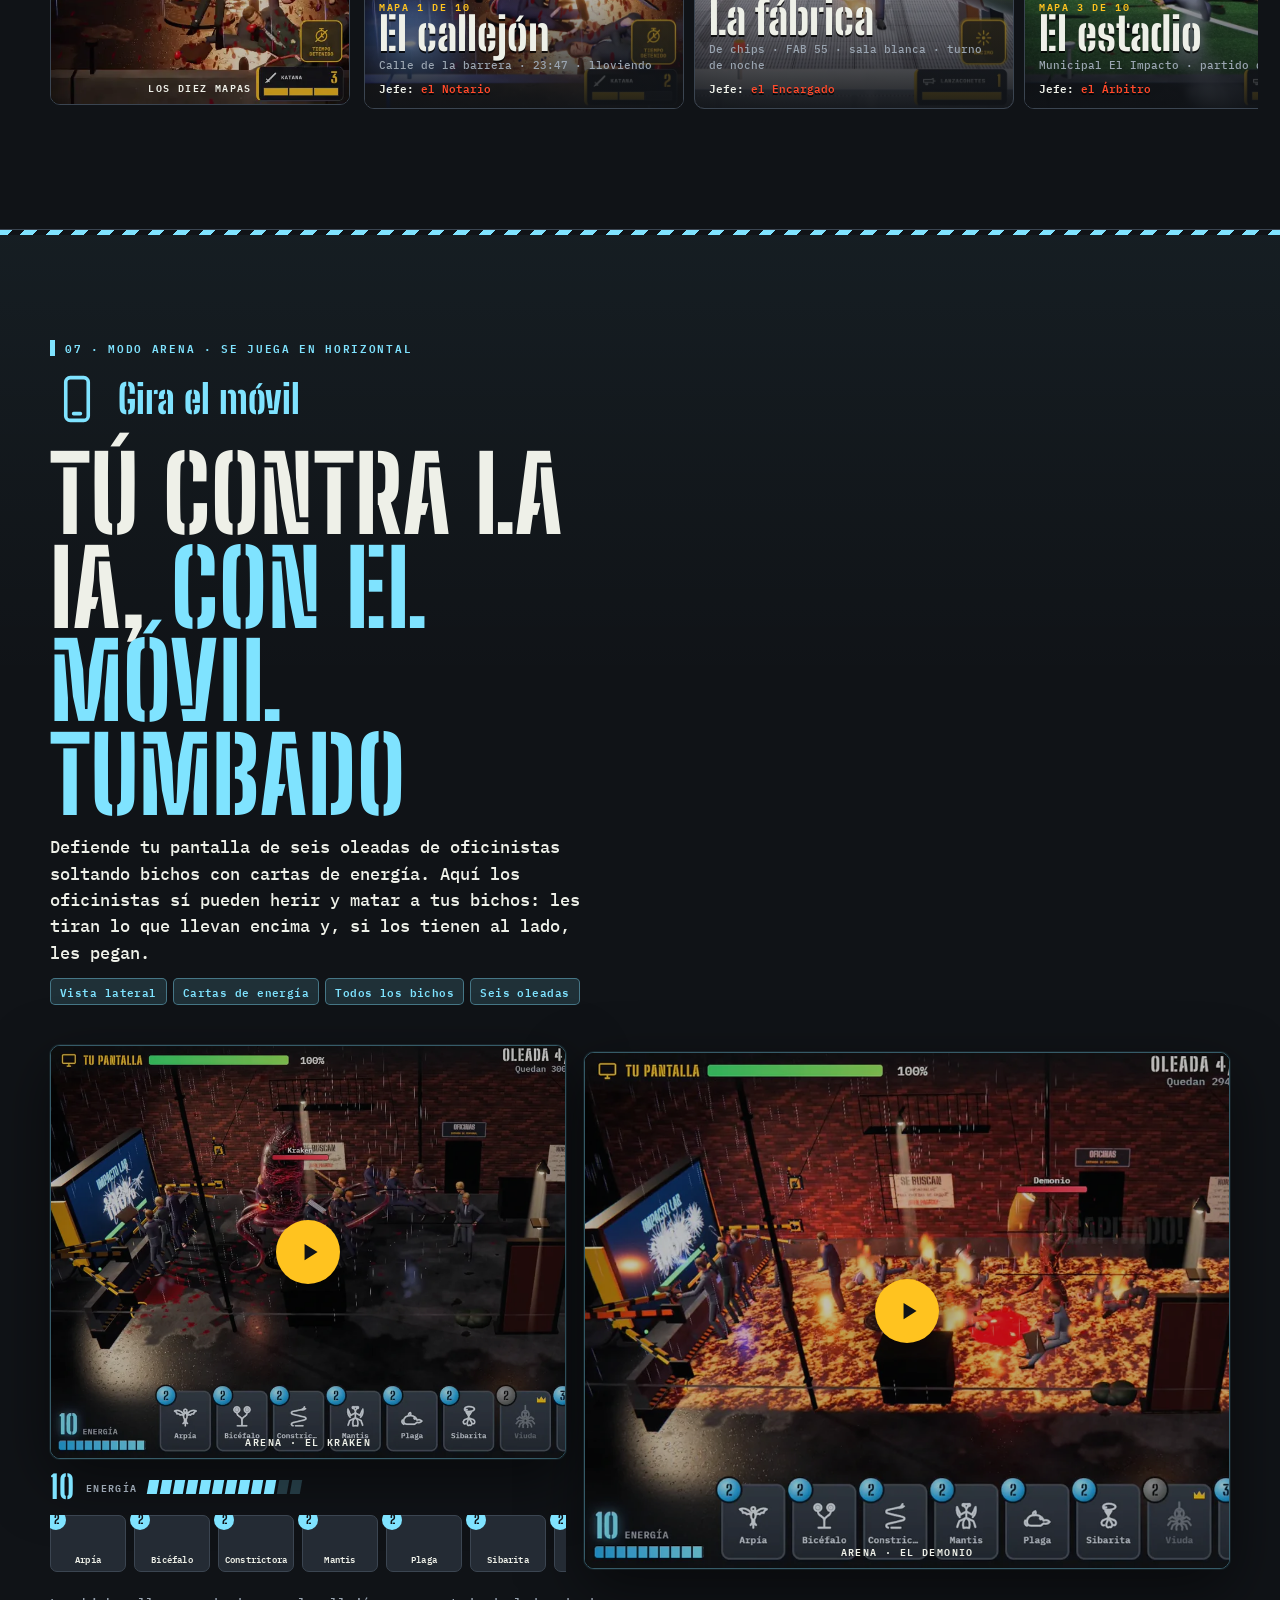
==== commit 43a7fe15: "Portada ES/EN/PT: fuera el TikTok de otro juego (enlace, pie y datos estructurados), «228» pasa a «m" ====
--- a/index.html
+++ b/index.html
@@ -6,7 +6,7 @@
 <script>document.documentElement.className+=" js";</script>
 <meta name="viewport" content="width=device-width, initial-scale=1, viewport-fit=cover">
 <title>Impacto Lab · Próximamente en Google Play</title>
-<meta name="description" content="Juego de acción para Android: oleadas de oficinistas vienen a romperte la pantalla y tú tienes 228 herramientas para pararlos, del Kraken a la bomba nuclear. Diez mapas con jefe y modo Arena en horizontal. Próximamente en Google Play.">
+<meta name="description" content="Juego de acción para Android: oleadas de oficinistas vienen a romperte la pantalla y tú tienes más de 200 herramientas para pararlos, del Kraken a la bomba nuclear. Diez mapas con jefe y modo Arena en horizontal. Próximamente en Google Play.">
 <link rel="canonical" href="https://aminacomunicaciones-a11y.github.io/impacto-lab/">
 <link rel="alternate" hreflang="es" href="https://aminacomunicaciones-a11y.github.io/impacto-lab/">
 <link rel="alternate" hreflang="en" href="https://aminacomunicaciones-a11y.github.io/impacto-lab/en/">
@@ -22,25 +22,28 @@
 <meta property="og:locale:alternate" content="pt_BR">
 <meta property="og:url" content="https://aminacomunicaciones-a11y.github.io/impacto-lab/">
 <meta property="og:title" content="Impacto Lab · Próximamente en Google Play">
-<meta property="og:description" content="Oleadas de oficinistas vienen a romperte la pantalla. Tú tienes 228 herramientas: armas, poderes, máquinas, fusiones y bichos como el Kraken, el Coloso o el Demonio.">
+<meta property="og:description" content="Oleadas de oficinistas vienen a romperte la pantalla. Tú tienes más de 200 herramientas: armas, poderes, máquinas, fusiones y bichos como el Kraken, el Coloso o el Demonio.">
 <meta property="og:image" content="https://aminacomunicaciones-a11y.github.io/impacto-lab/img/og.jpg">
 <meta property="og:image:width" content="1200">
 <meta property="og:image:height" content="630">
 <meta property="og:image:alt" content="El Kraken agarrando oficinistas en el callejón, con el título Impacto Lab y el rótulo Próximamente en Google Play.">
 <meta name="twitter:card" content="summary_large_image">
 <meta name="twitter:title" content="Impacto Lab · Próximamente en Google Play">
-<meta name="twitter:description" content="Oleadas de oficinistas vienen a romperte la pantalla. Tú tienes 228 herramientas para pararlos, del Kraken a la bomba nuclear.">
+<meta name="twitter:description" content="Oleadas de oficinistas vienen a romperte la pantalla. Tú tienes más de 200 herramientas para pararlos, del Kraken a la bomba nuclear.">
 <meta name="twitter:image" content="https://aminacomunicaciones-a11y.github.io/impacto-lab/img/og.jpg">
 <meta name="twitter:image:alt" content="El Kraken agarrando oficinistas en el callejón, con el título Impacto Lab.">
-<link rel="icon" href="favicon.ico" sizes="32x32">
+<link rel="icon" href="favicon.ico" sizes="16x16 32x32 48x48">
+<link rel="icon" type="image/png" href="img/icon/icon-16.png" sizes="16x16">
 <link rel="icon" type="image/png" href="img/icon/icon-32.png" sizes="32x32">
+<link rel="icon" type="image/png" href="img/icon/icon-48.png" sizes="48x48">
+<link rel="icon" type="image/png" href="img/icon/icon-96.png" sizes="96x96">
 <link rel="icon" type="image/png" href="img/icon/icon-192.png" sizes="192x192">
 <link rel="apple-touch-icon" href="img/icon/apple-touch-icon.png">
 <link rel="manifest" href="site.webmanifest">
 <link rel="preload" href="fonts/bsd-800.woff2" as="font" type="font/woff2" crossorigin>
 <link rel="preload" href="fonts/plex-500.woff2" as="font" type="font/woff2" crossorigin>
 <link rel="preload" href="img/poster_hero_kraken.webp" as="image" type="image/webp">
-<link rel="stylesheet" href="css/style.css?v=20261105">
+<link rel="stylesheet" href="css/style.css?v=20261106">
 <script type="application/ld+json">
 {
   "@context": "https://schema.org",
@@ -51,7 +54,7 @@
       "name": "Impacto Lab",
       "url": "https://aminacomunicaciones-a11y.github.io/impacto-lab/",
       "image": "https://aminacomunicaciones-a11y.github.io/impacto-lab/img/og.jpg",
-      "description": "Juego de acción para Android. Oleadas de oficinistas vienen a romperte la pantalla y tú tienes 228 herramientas para pararlos: manos, armas, poderes, máquinas, fusiones y bichos. Diez mapas, cada uno con su jefe, y modo Arena en horizontal.",
+      "description": "Juego de acción para Android. Oleadas de oficinistas vienen a romperte la pantalla y tú tienes más de 200 herramientas para pararlos: manos, armas, poderes, máquinas, fusiones y bichos. Diez mapas, cada uno con su jefe, y modo Arena en horizontal.",
       "inLanguage": "es",
       "genre": ["Acción", "Supervivencia por oleadas"],
       "gamePlatform": "Android",
@@ -77,8 +80,7 @@
       "@id": "https://aminacomunicaciones-a11y.github.io/impacto-lab/#aminan",
       "name": "Aminan",
       "url": "https://aminacomunicaciones-a11y.github.io/impacto-lab/",
-      "logo": "https://aminacomunicaciones-a11y.github.io/impacto-lab/img/icon/icon-512.png",
-      "sameAs": ["https://www.tiktok.com/@caostotalneon"]
+      "logo": "https://aminacomunicaciones-a11y.github.io/impacto-lab/img/icon/icon-512.png"
     },
     {
       "@type": "WebPage",
@@ -107,7 +109,7 @@
   <div class="readouts">
     <div class="ro"><span class="ro-l">Oleada</span><span class="ro-v" id="roSec">01</span></div>
     <div class="ro"><span class="ro-l" id="roName">Portada</span><span class="ro-v" style="visibility:hidden;height:0">·</span></div>
-    <div class="ro"><span class="ro-l">Armas</span><span class="ro-v"><span id="roArms" data-n="228">228</span><small>en la tienda</small></span></div>
+    <div class="ro"><span class="ro-l">Armas</span><span class="ro-v"><span id="roArms" data-n="200">200</span><small>+ en la tienda</small></span></div>
   </div>
   <div class="hud-btns">
     <button class="hb" id="btnSound" type="button" aria-pressed="false" title="Sonido de los clips (apagado por defecto)">
@@ -128,10 +130,10 @@
     <p class="kicker">Sala de ensayo 07 · Laboratorio de pruebas de choque</p>
     <h1 id="titulo">IMPACTO LAB</h1>
     <p class="lema">Vienen a romperte la pantalla. <b>Tú decides con qué los paras.</b></p>
-    <p class="lead">Oleadas de oficinistas suben por la calle con teclados, maletines y extintores. Cada baja paga, y con el dinero compras en una tienda con 228 herramientas: manos, armas, poderes, máquinas, fusiones y bichos.</p>
+    <p class="lead">Oleadas de oficinistas suben por la calle con teclados, maletines y extintores. Cada baja paga, y con el dinero compras en una tienda con más de 200 herramientas: manos, armas, poderes, máquinas, fusiones y bichos.</p>
     <div class="ctas">
       <span class="cta"><svg viewBox="0 0 24 24" aria-hidden="true"><path d="M4 3.5v17l14-8.5z"/></svg>Próximamente en Google Play</span>
-      <span class="cta ghost">Prueba cerrada próximamente</span>
+      <a class="cta ghost" href="tester/">Hazte tester · prueba cerrada</a>
     </div>
     <p class="fine"><strong>Solo Android · Google Play</strong> · Solo para mayores de 18 años · Por Aminan</p>
   </div>
@@ -149,14 +151,14 @@
     <div class="steps">
       <div class="step rv"><b>1</b><div><h3>Llegan</h3><p>Oficinistas, decenas por oleada. Suben por la calle y <strong>golpean la barrera</strong> con lo primero que han pillado en la oficina: teclado, maletín, paraguas o llave inglesa.</p></div></div>
       <div class="step rv d1"><b>2</b><div><h3>Cobras</h3><p>Cada baja paga. Los tipos raros pagan más, y <strong>el jefe mucho más</strong>: además, cura la pantalla.</p></div></div>
-      <div class="step rv d2"><b>3</b><div><h3>Compras</h3><p>La tienda tiene <strong>228 herramientas</strong>, cada una con sus usos y su recarga. Empiezas con las manos y el puño. Lo demás te lo ganas.</p></div></div>
+      <div class="step rv d2"><b>3</b><div><h3>Compras</h3><p>La tienda tiene <strong>más de 200 herramientas</strong>, cada una con sus usos y su recarga. Empiezas con las manos y el puño. Lo demás te lo ganas.</p></div></div>
     </div>
     <div class="variants rv">
       <div class="vb"><b><svg viewBox="0 0 24 24" aria-hidden="true"><path d="M3.5 19.5H8V15h4.5v-4.5H17V6h3.5"/></svg>Pisos</b><span>Matando subes. Si te rompen la pantalla, caes un piso.</span></div>
       <div class="vb"><b><svg viewBox="0 0 24 24" aria-hidden="true"><path d="M19.5 12a7.5 7.5 0 0 1-12.8 5.3M4.5 12a7.5 7.5 0 0 1 12.8-5.3"/><path d="M17.6 3.3v3.4h-3.4M6.4 20.7v-3.4h3.4"/></svg>Rotativo</b><span>Los diez mapas en bucle, de la calle a la Luna, al infierno y al metro, cada 3 oleadas.</span></div>
     </div>
     <div class="facts rv">
-      <div class="fact"><small>Tienda</small><b>228</b><i>herramientas</i></div>
+      <div class="fact"><small>Tienda</small><b>200+</b><i>herramientas</i></div>
       <div class="fact"><small>Mapas</small><b>10</b><i>cada uno con su jefe</i></div>
       <div class="fact"><small>Bichos</small><b>42</b><i>para soltar</i></div>
     </div>
@@ -173,7 +175,7 @@
   <div class="wrap">
     <div class="sec-head">
       <p class="kicker rv">02 · La tienda</p>
-      <h2 id="h-arsenal" class="rv d1">228 formas <em>de pararlos</em></h2>
+      <h2 id="h-arsenal" class="rv d1">Más de 200 formas <em>de pararlos</em></h2>
       <p class="sub rv d2">La tienda del juego, tal cual: cada herramienta con su daño, su precio, sus usos y su recarga. Lo que se mantiene pulsado se mide en segundos seguidos.</p>
     </div>
     <div class="arsenal-top">
@@ -307,7 +309,7 @@
     <p class="big rv">Impacto Lab llega solo a Android. <em>Próximamente en Google Play.</em></p>
     <div class="ctas rv d1">
       <span class="cta"><svg viewBox="0 0 24 24" aria-hidden="true"><path d="M4 3.5v17l14-8.5z"/></svg>Próximamente en Google Play</span>
-      <span class="cta ghost">Prueba cerrada próximamente</span>
+      <a class="cta ghost" href="tester/">Hazte tester · prueba cerrada</a>
     </div>
     <div class="lista rv d2" id="lista">
       <h3>Avísame cuando salga</h3>
@@ -317,9 +319,8 @@
       <small data-waitlist-off>El formulario se abre en unos días.</small>
       <small>Se abre un formulario externo. <a href="privacidad/#lista-de-espera">Qué hacemos con tu correo</a>.</small>
     </div>
-    <a class="tiktok rv d2" href="https://www.tiktok.com/@caostotalneon" rel="noopener">
-      <svg viewBox="0 0 24 24" aria-hidden="true"><path d="M16.6 5.8A4.3 4.3 0 0 1 15.5 3h-3.1v12.4a2.6 2.6 0 1 1-2.6-2.6c.3 0 .5 0 .8.1V9.7a5.8 5.8 0 1 0 4.9 5.7V9.1a7.3 7.3 0 0 0 4.3 1.4V7.4a4.3 4.3 0 0 1-3.2-1.6z"/></svg>
-      <span style="display:grid;gap:3px"><b>@caostotalneon</b><span>Las novedades, en TikTok</span></span>
+    <a class="tcard rv d2" href="tester/"><svg viewBox="0 0 24 24" aria-hidden="true"><path d="M12 2.5l7.5 3v6.2c0 4.6-3.1 8-7.5 9.8-4.4-1.8-7.5-5.2-7.5-9.8V5.5zm-1.2 12.6l5.3-5.3-1.4-1.4-3.9 3.9-1.9-1.9-1.4 1.4z"/></svg>
+      <span style="display:grid;gap:3px"><b>Hazte tester</b><span>Prueba cerrada en Google Play · solo Android</span></span>
     </a>
   </div>
 </section>
@@ -359,7 +360,8 @@
     <p class="warn"><b>18</b><span>Solo para mayores de 18 años · violencia gráfica</span></p>
     <div class="row">
       <a href="privacidad/">Política de privacidad</a>
-      <a href="https://www.tiktok.com/@caostotalneon" rel="noopener">TikTok: @caostotalneon</a>
+      <a href="tester/">Hazte tester</a>
+      <a href="presskit/">Prensa</a>
     </div>
     <p class="row">Esta web no usa cookies ni analítica. La lista de espera es un formulario externo que solo se abre si tocas «Apuntarme». Los vídeos solo se cargan cuando los ves y el sonido está apagado hasta que lo enciendes.</p>
     <p class="row langs-f"><a href="./" hreflang="es" lang="es" aria-current="page">Español</a><a href="en/" hreflang="en" lang="en">English</a><a href="pt/" hreflang="pt-BR" lang="pt-BR">Português (Brasil)</a></p>
@@ -379,7 +381,7 @@
   </nav>
 </div>
 
-<script src="js/lista.js?v=20261105" defer></script>
-<script src="js/main.js?v=20261105" defer></script>
+<script src="js/lista.js?v=20261106" defer></script>
+<script src="js/main.js?v=20261106" defer></script>
 </body>
 </html>
--- a/css/style.css
+++ b/css/style.css
@@ -308,10 +308,10 @@
 .llamada .ctas{margin:0}
 .llamada .big{font:800 clamp(30px,8vw,56px)/.95 var(--display);color:var(--paper);max-width:16ch}
 .llamada .big em{font-style:normal;color:var(--safety)}
-.tiktok{display:inline-flex;align-items:center;gap:10px;padding:12px 14px;border:1px solid var(--rule);border-radius:8px;background:var(--bay);color:var(--paper);text-decoration:none;width:fit-content}
-.tiktok svg{width:22px;height:22px;fill:currentColor}
-.tiktok b{font:800 20px/1 var(--display);letter-spacing:.04em}
-.tiktok span{font:600 10px/1.2 var(--mono);letter-spacing:.1em;text-transform:uppercase;color:var(--mute)}
+.tcard{display:inline-flex;align-items:center;gap:10px;padding:12px 14px;border:1px solid var(--rule);border-radius:8px;background:var(--bay);color:var(--paper);text-decoration:none;width:fit-content}
+.tcard svg{width:22px;height:22px;fill:currentColor}
+.tcard b{font:800 20px/1 var(--display);letter-spacing:.04em}
+.tcard span{font:600 10px/1.2 var(--mono);letter-spacing:.1em;text-transform:uppercase;color:var(--mute)}
 
 /* 09 · vídeos */
 .videos{display:grid;gap:14px}
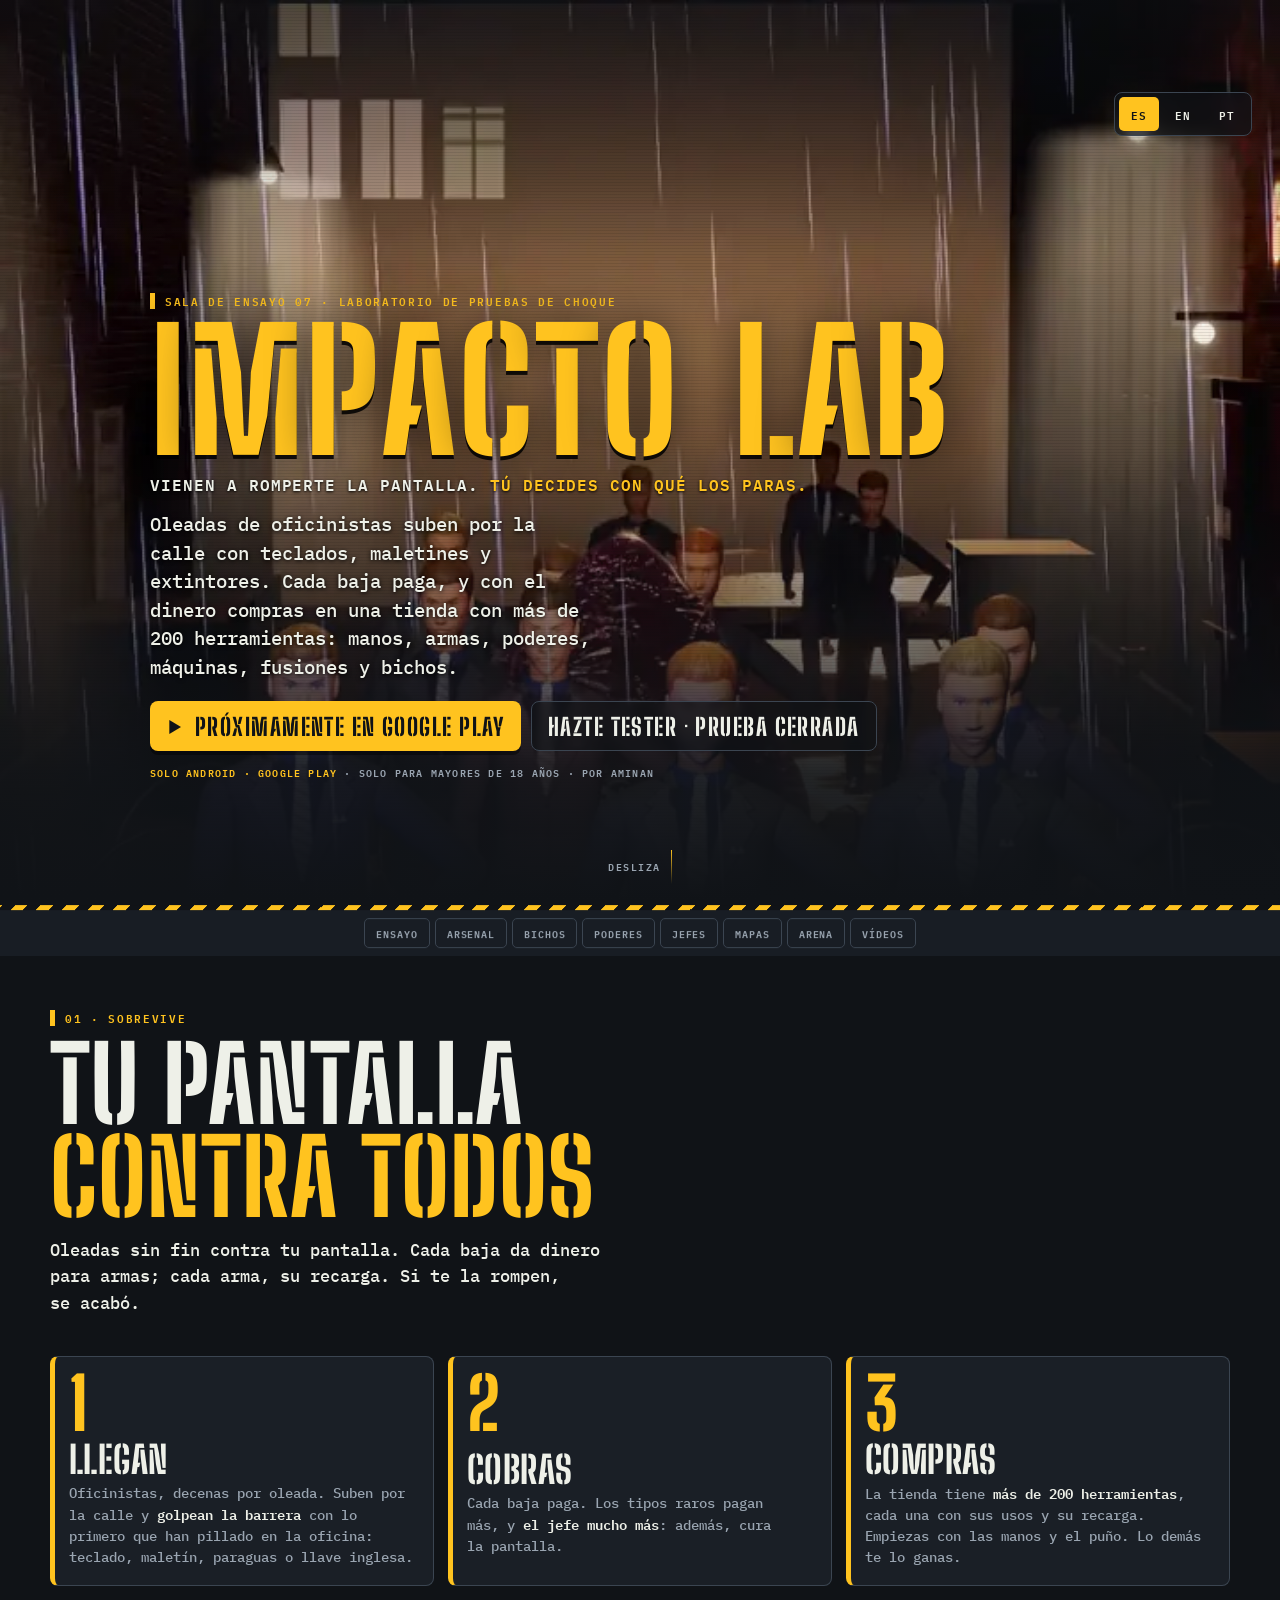
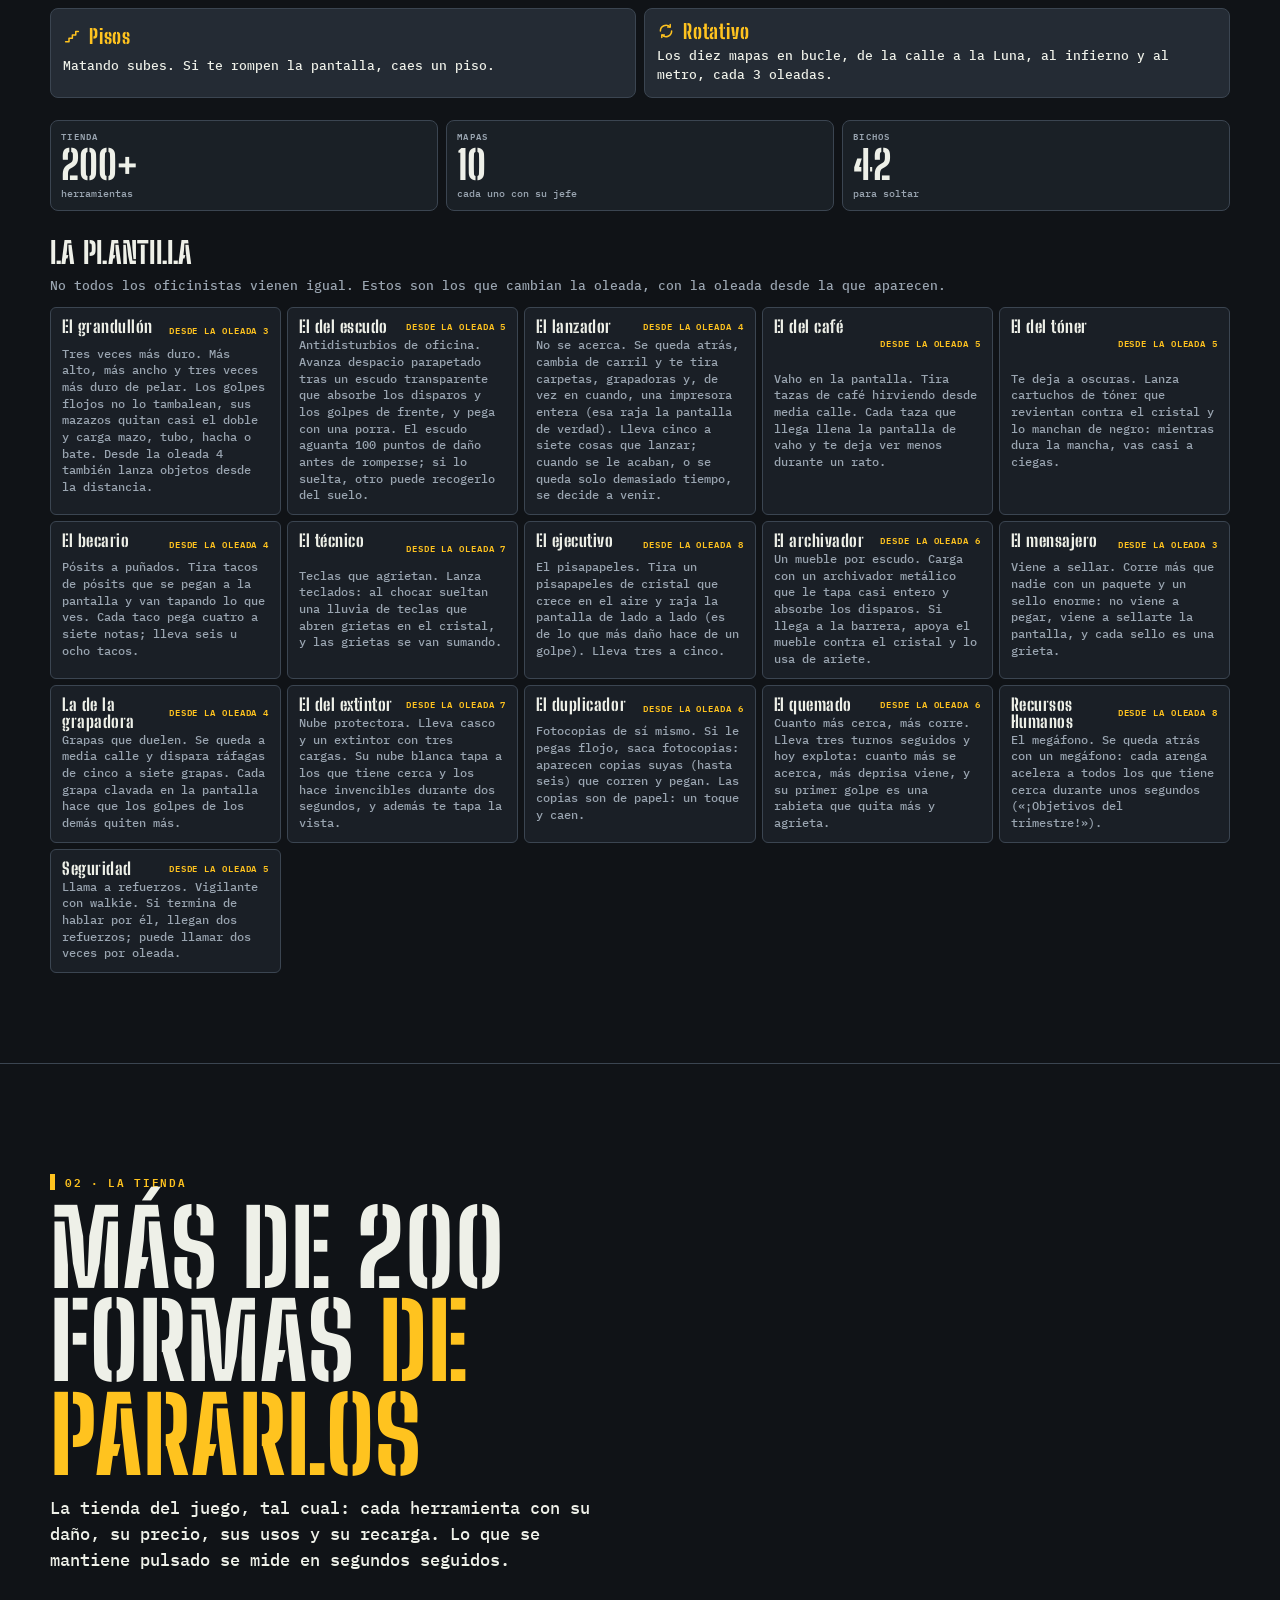
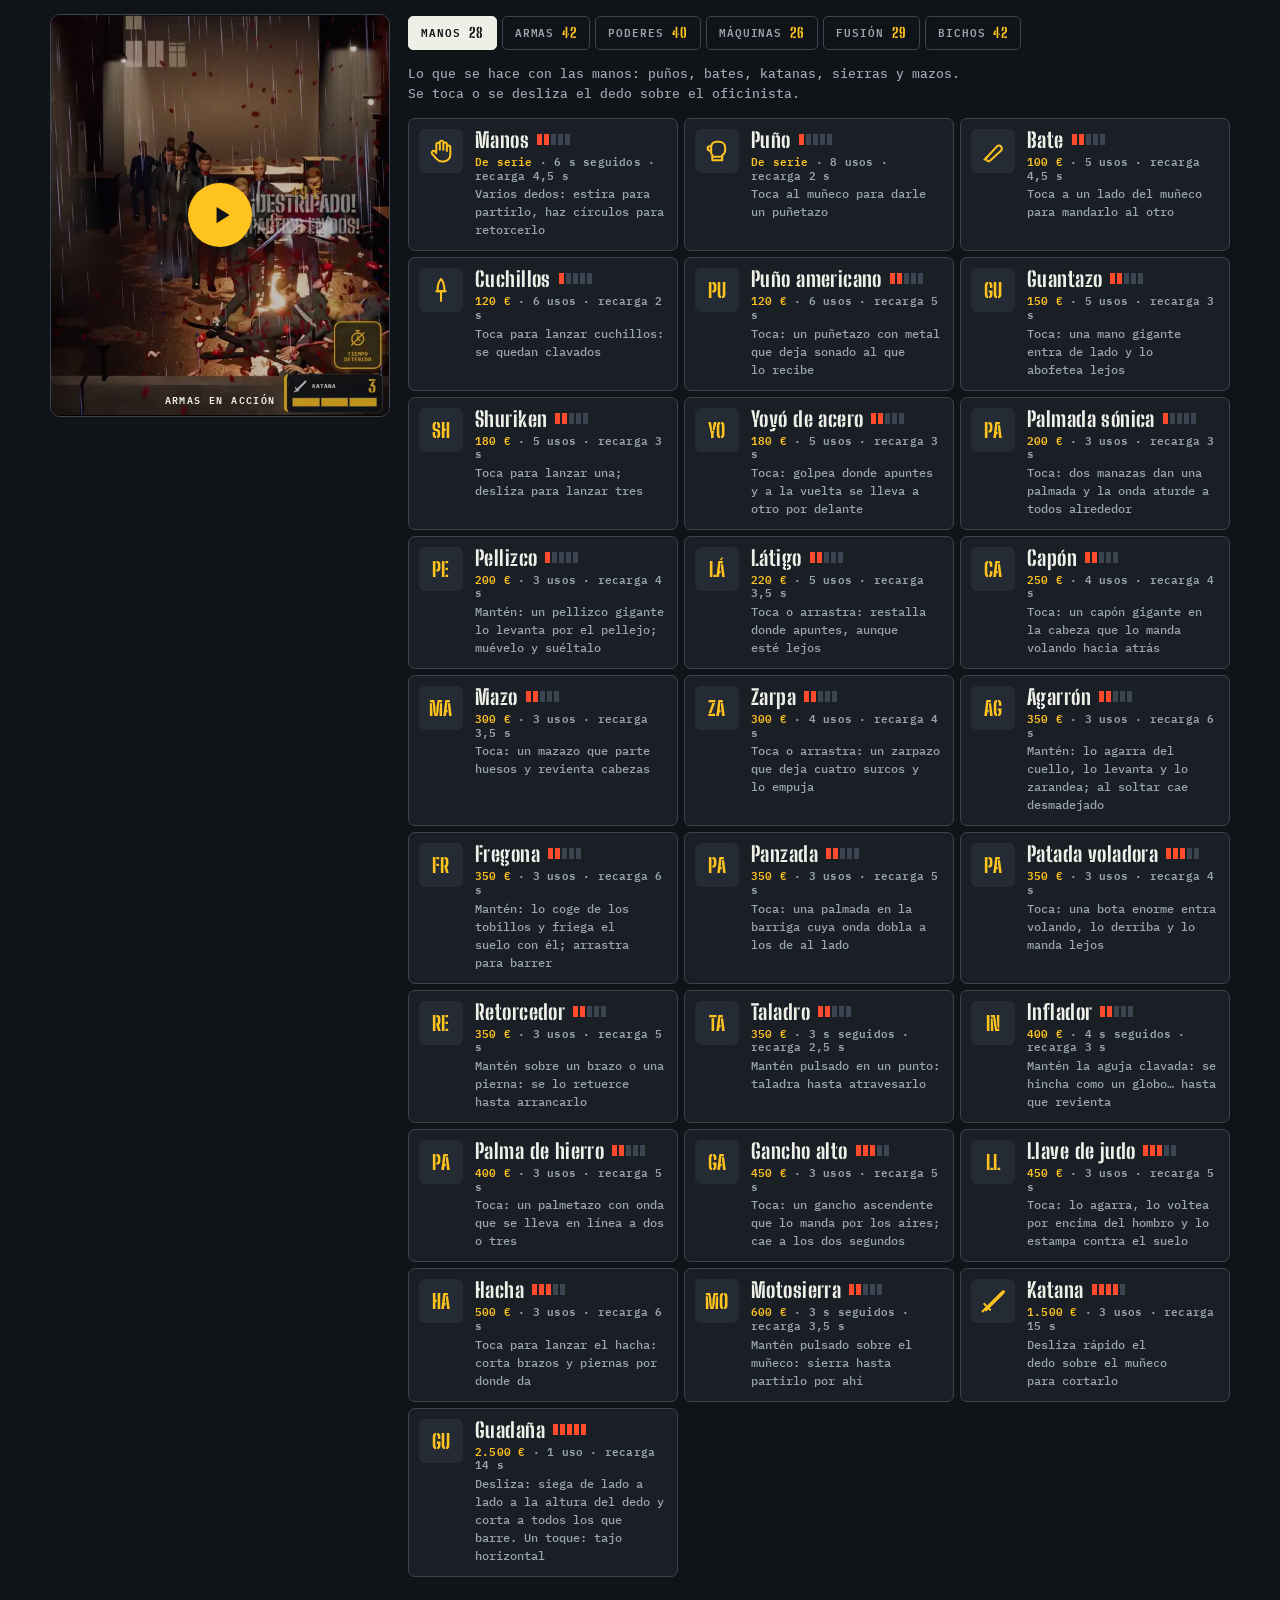
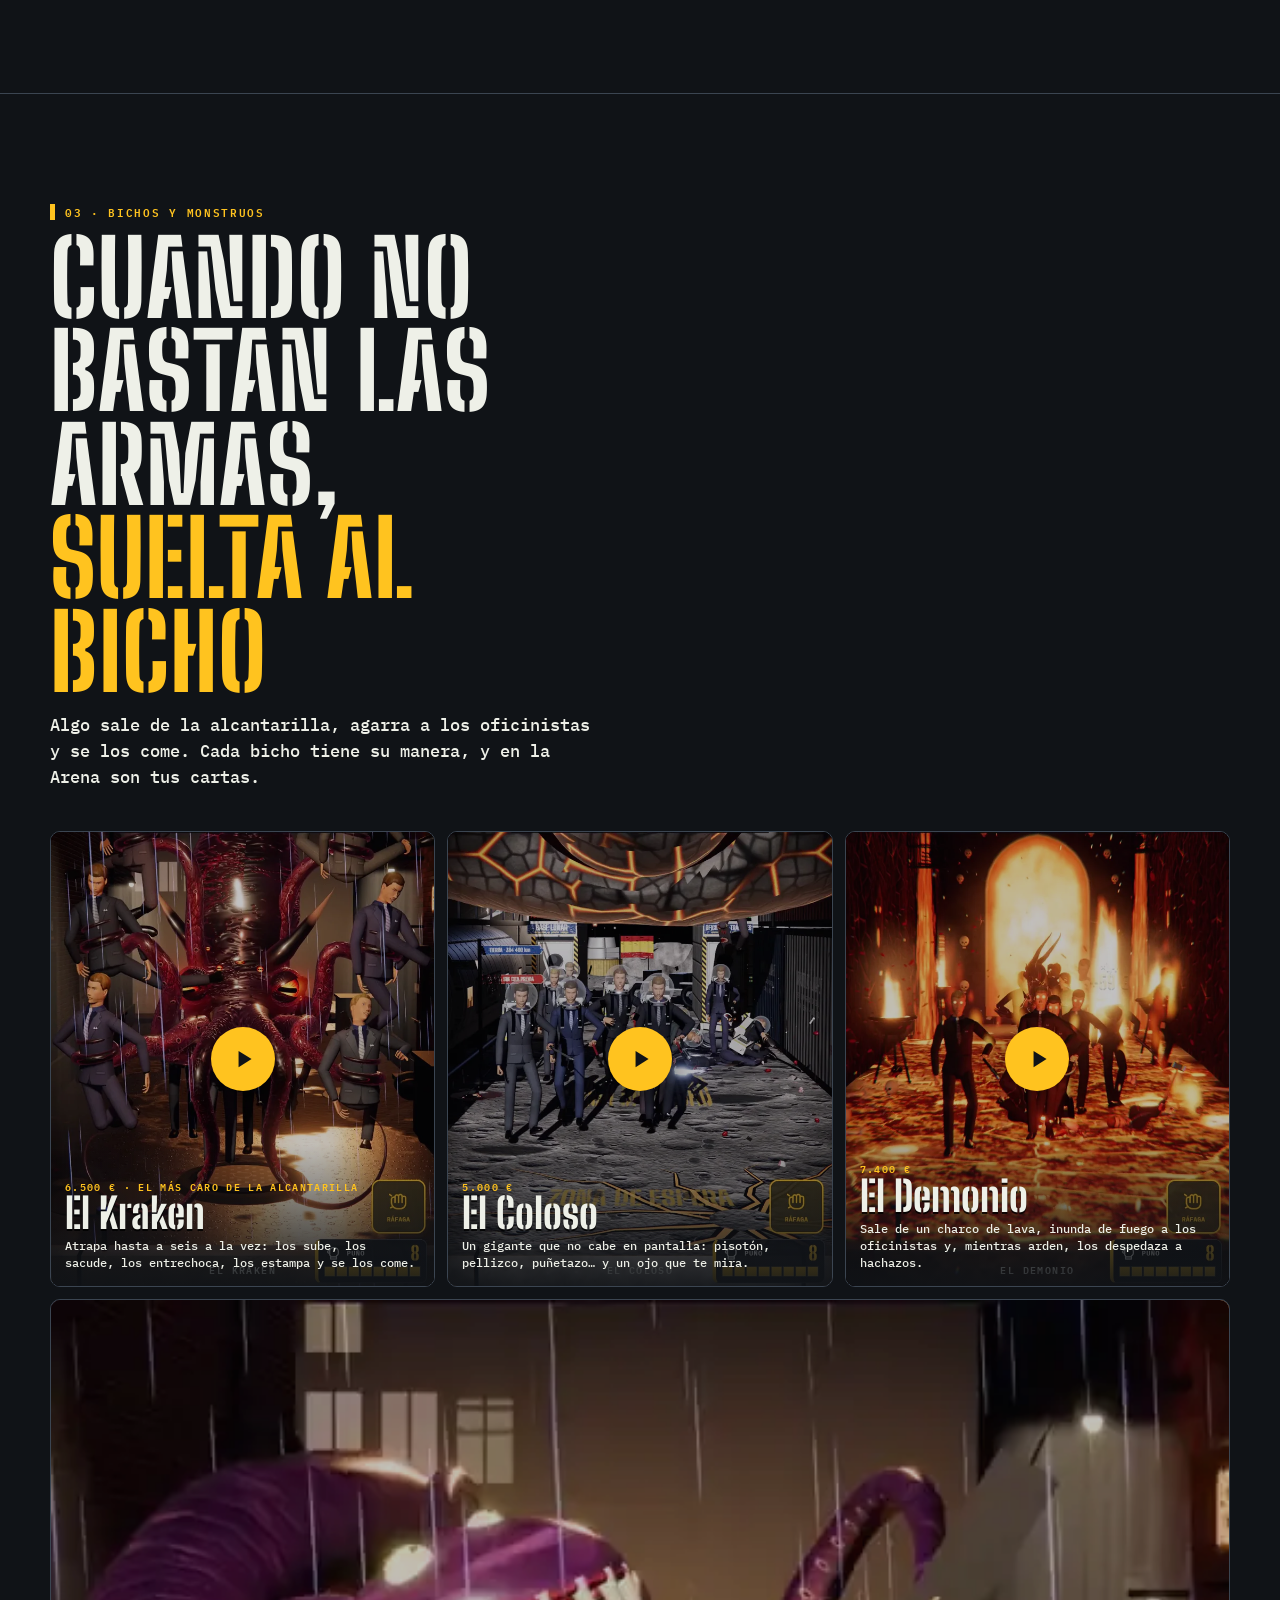
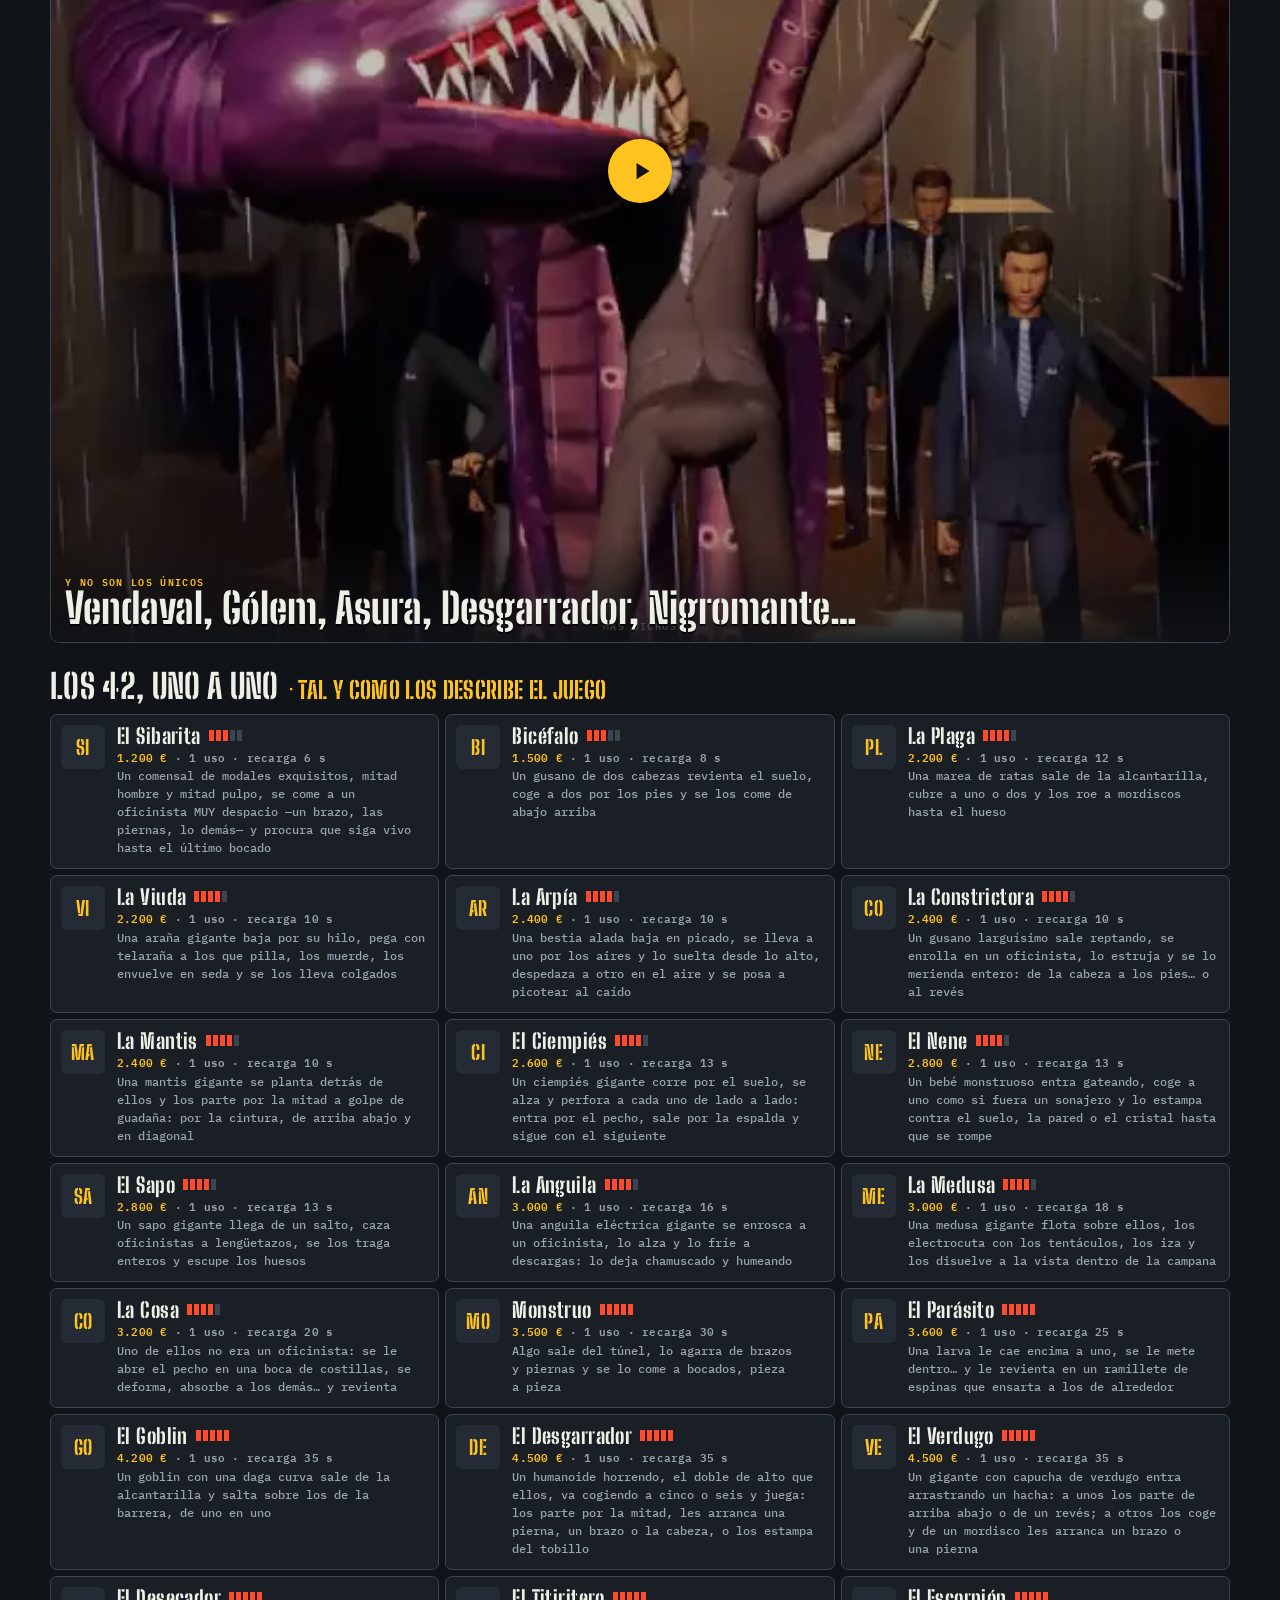
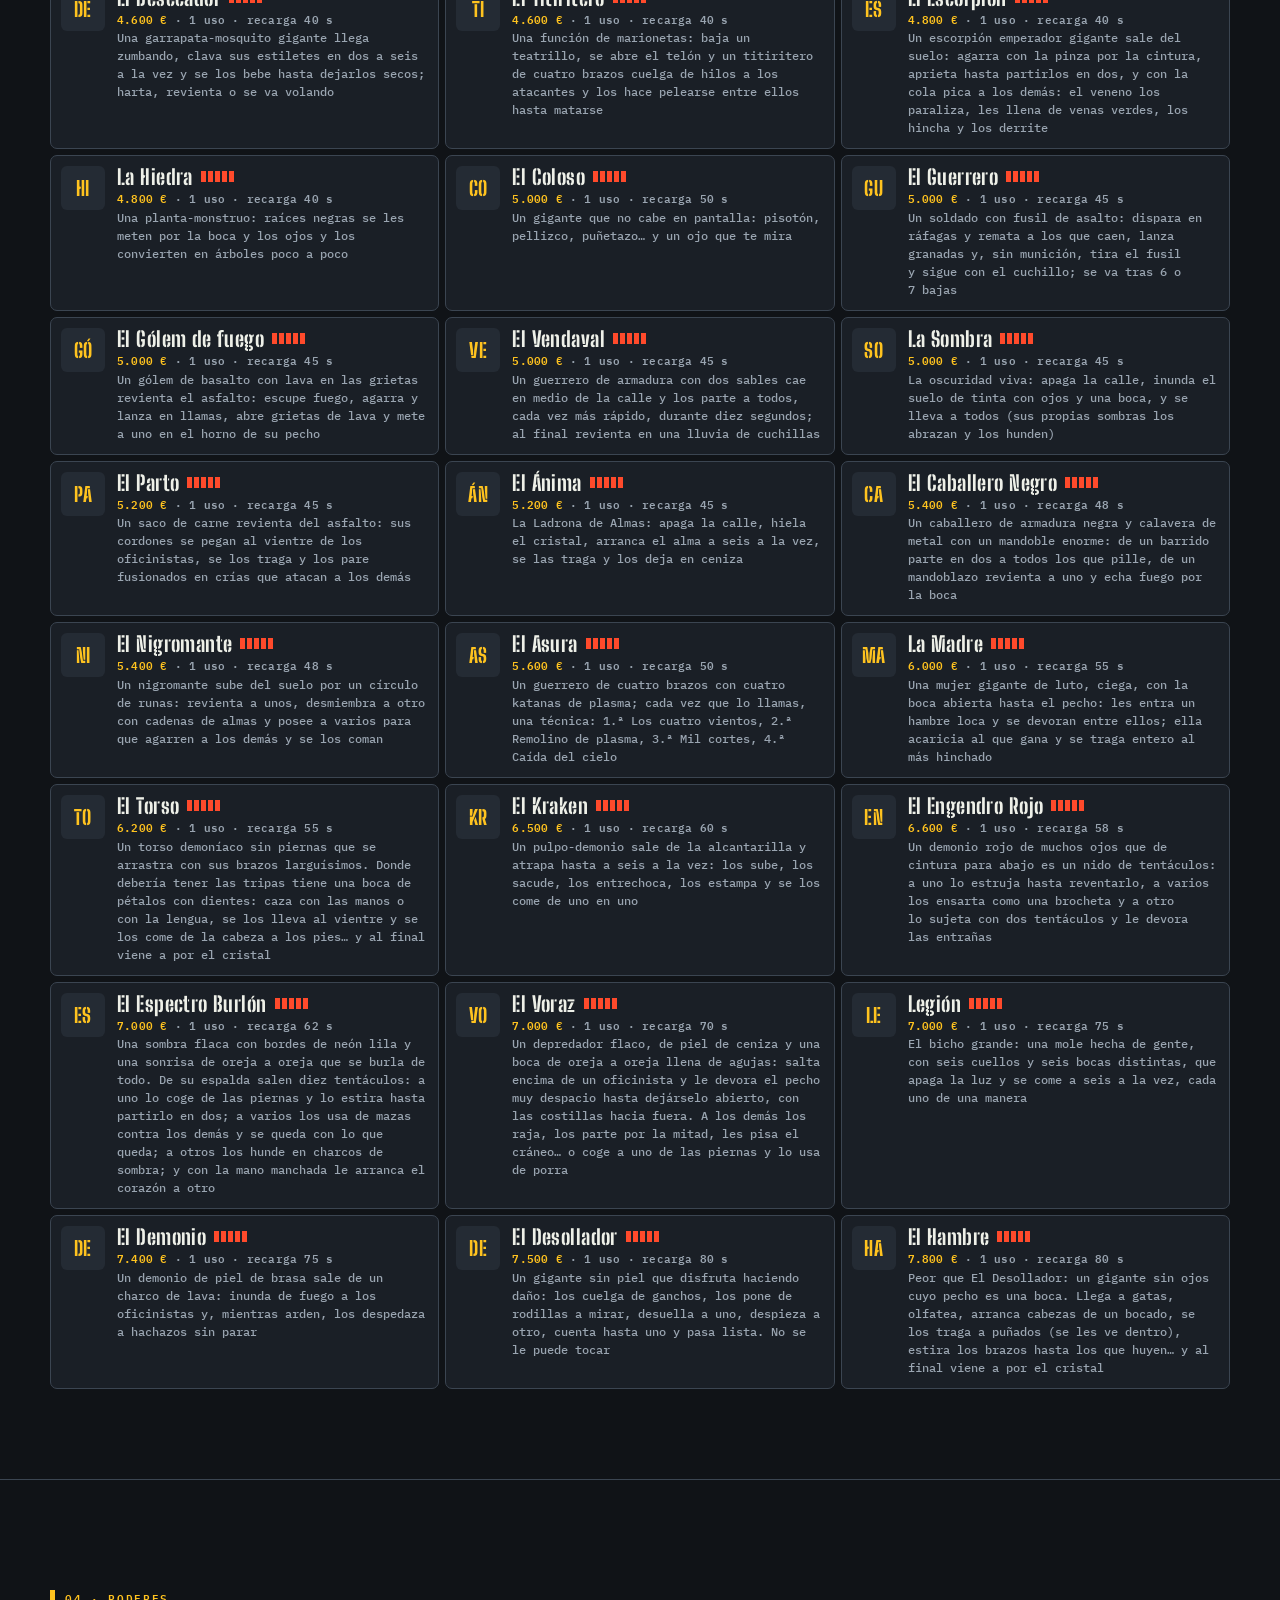
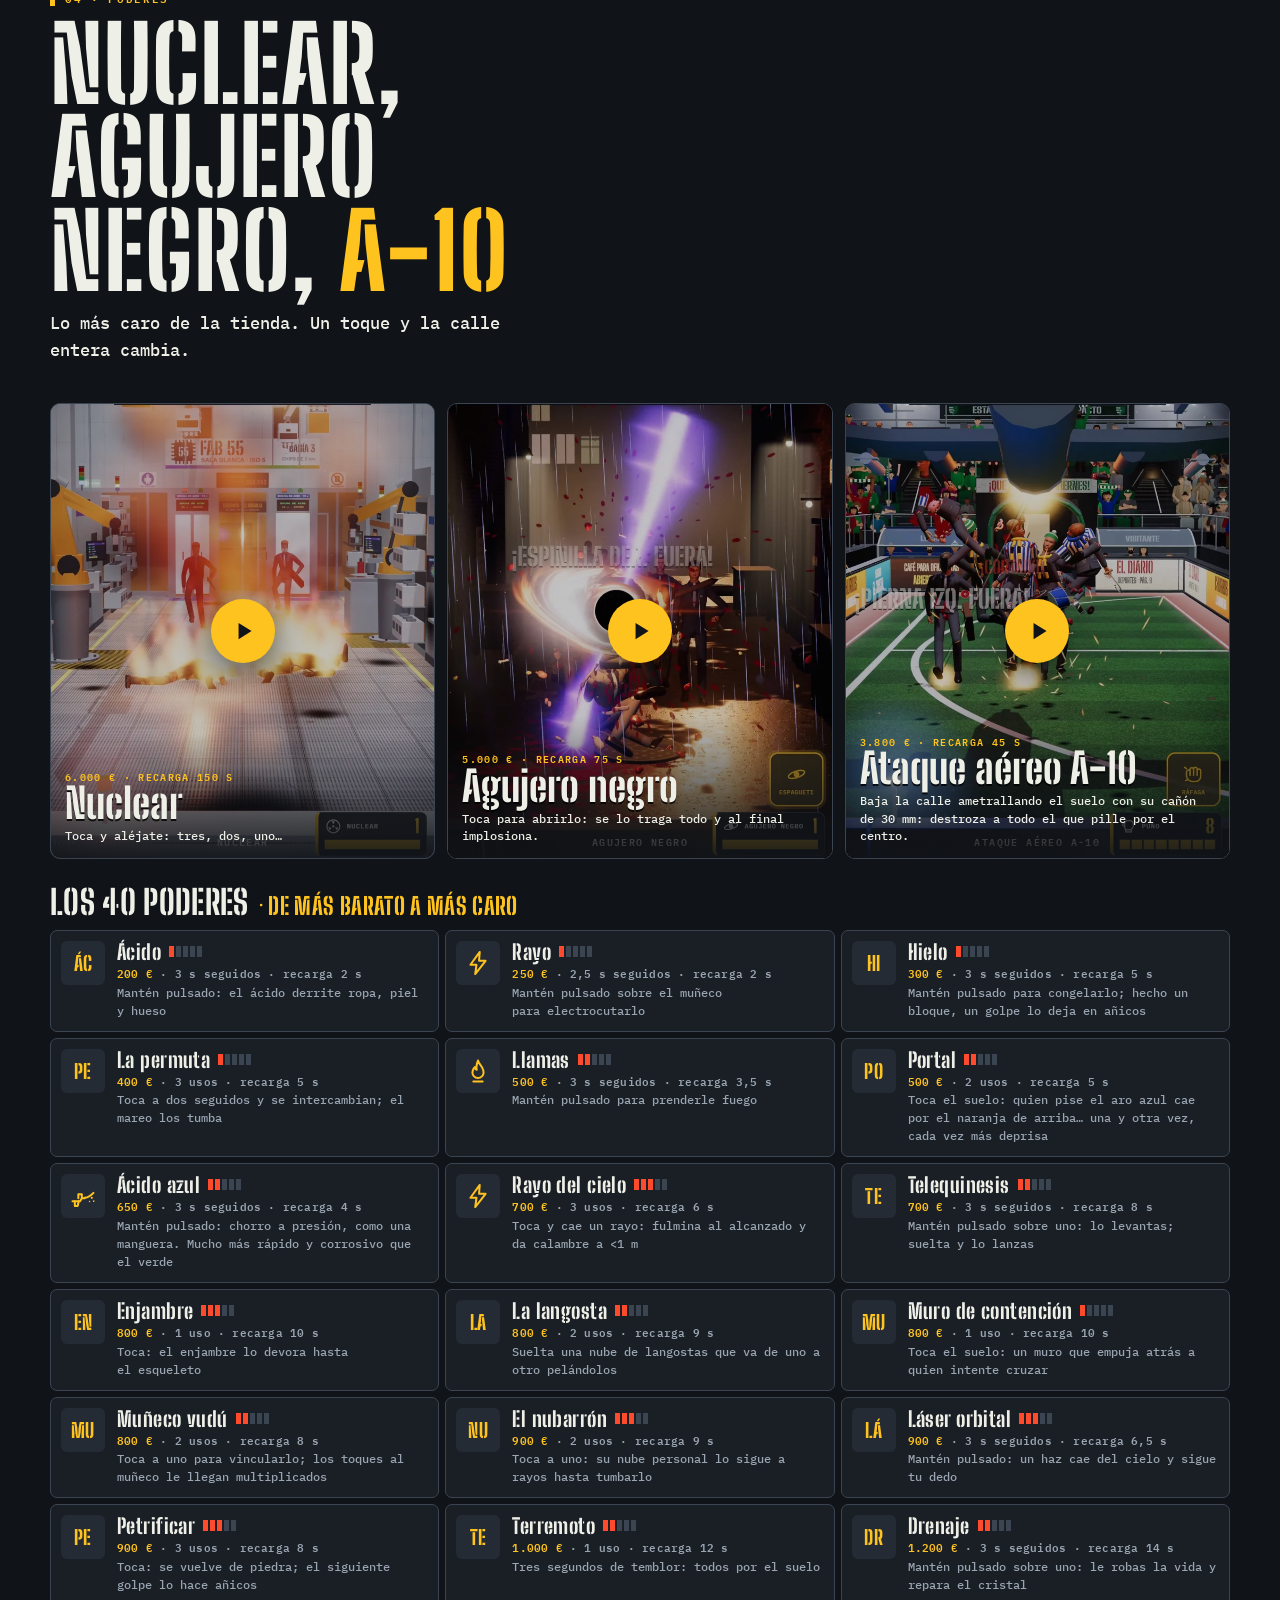
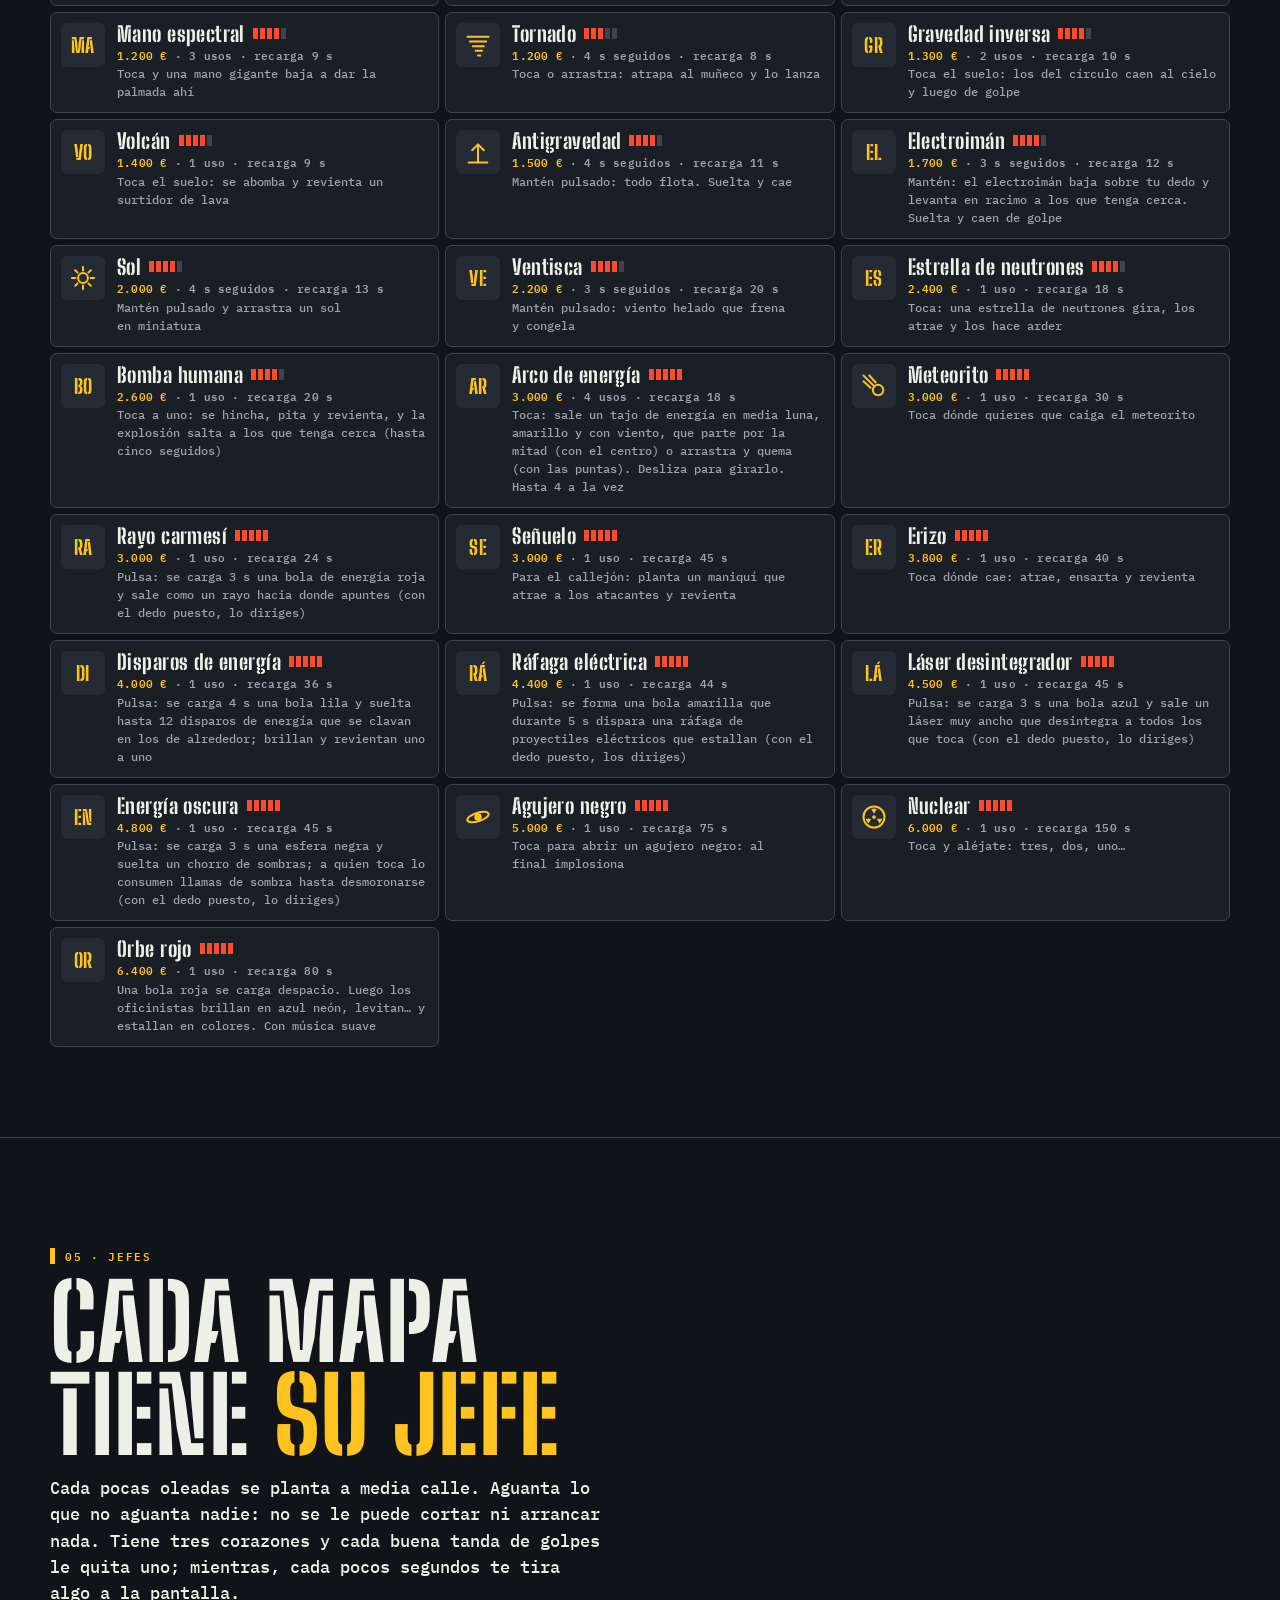
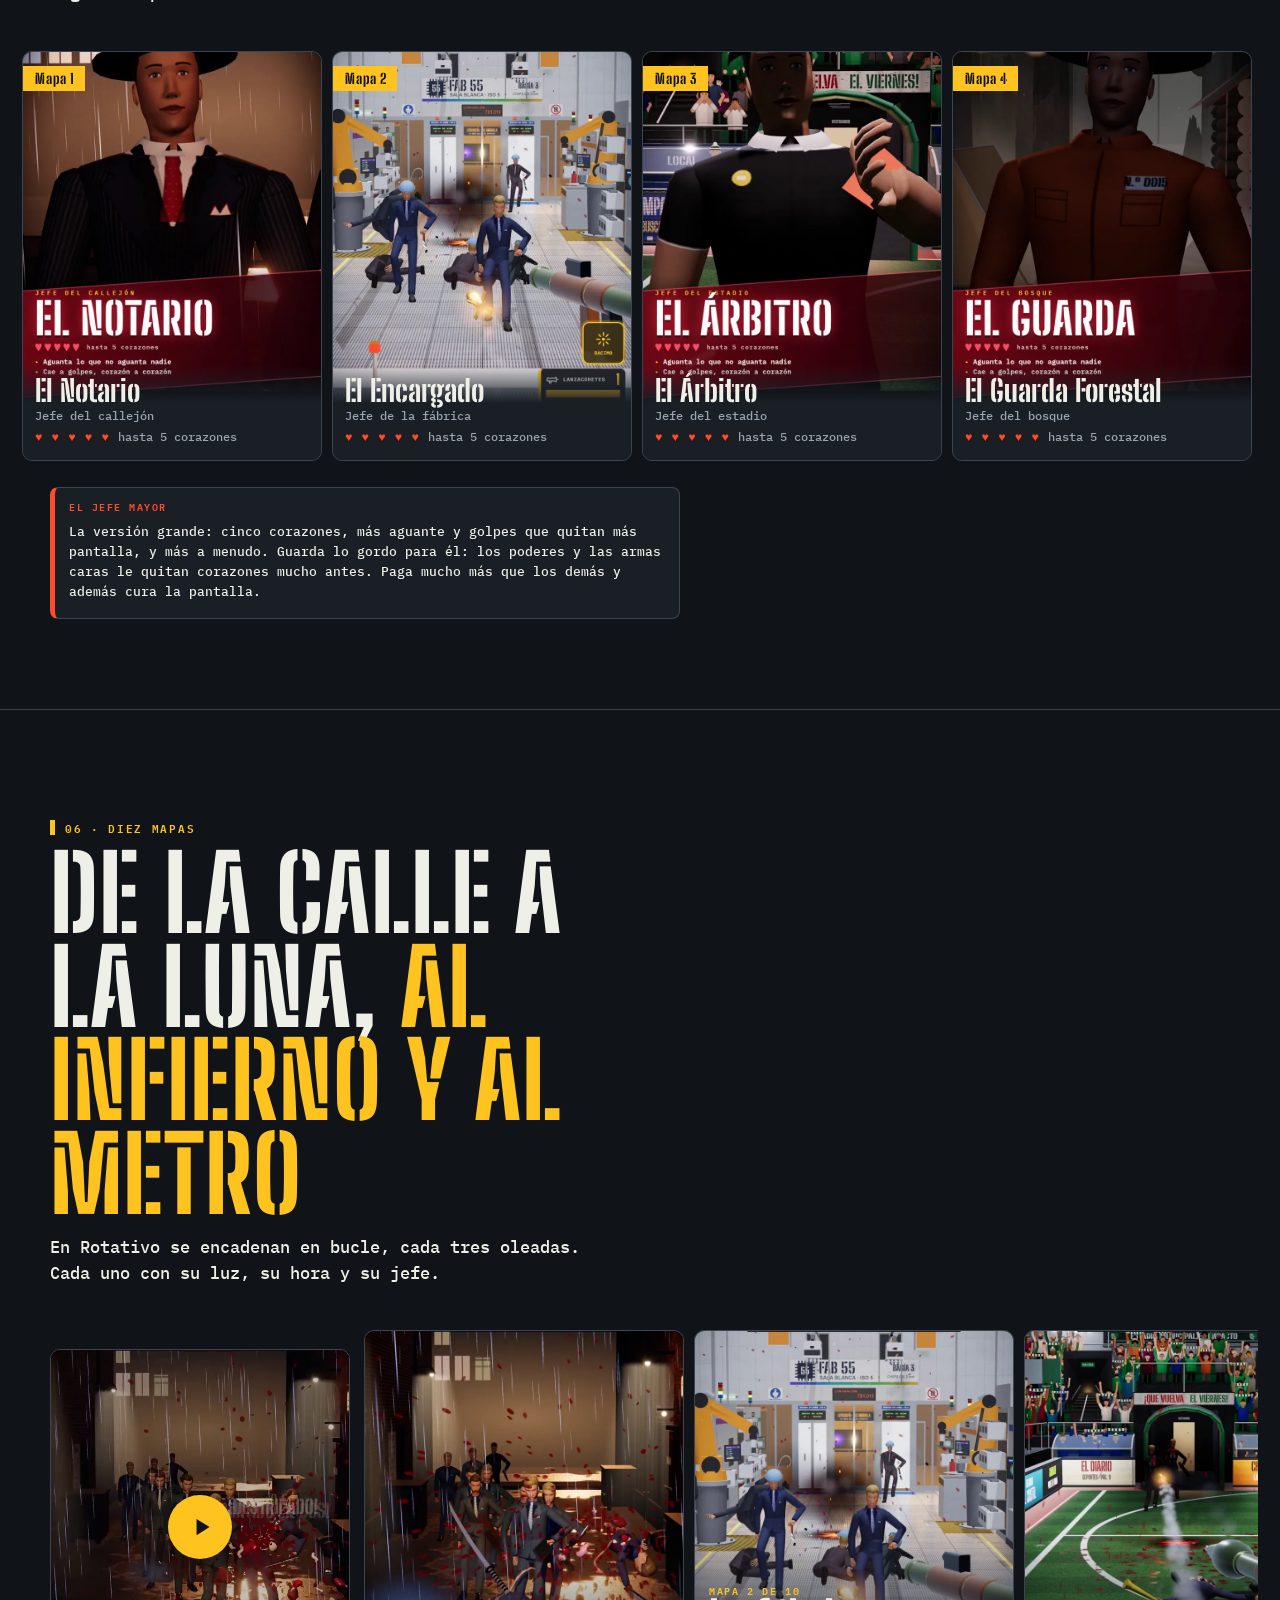
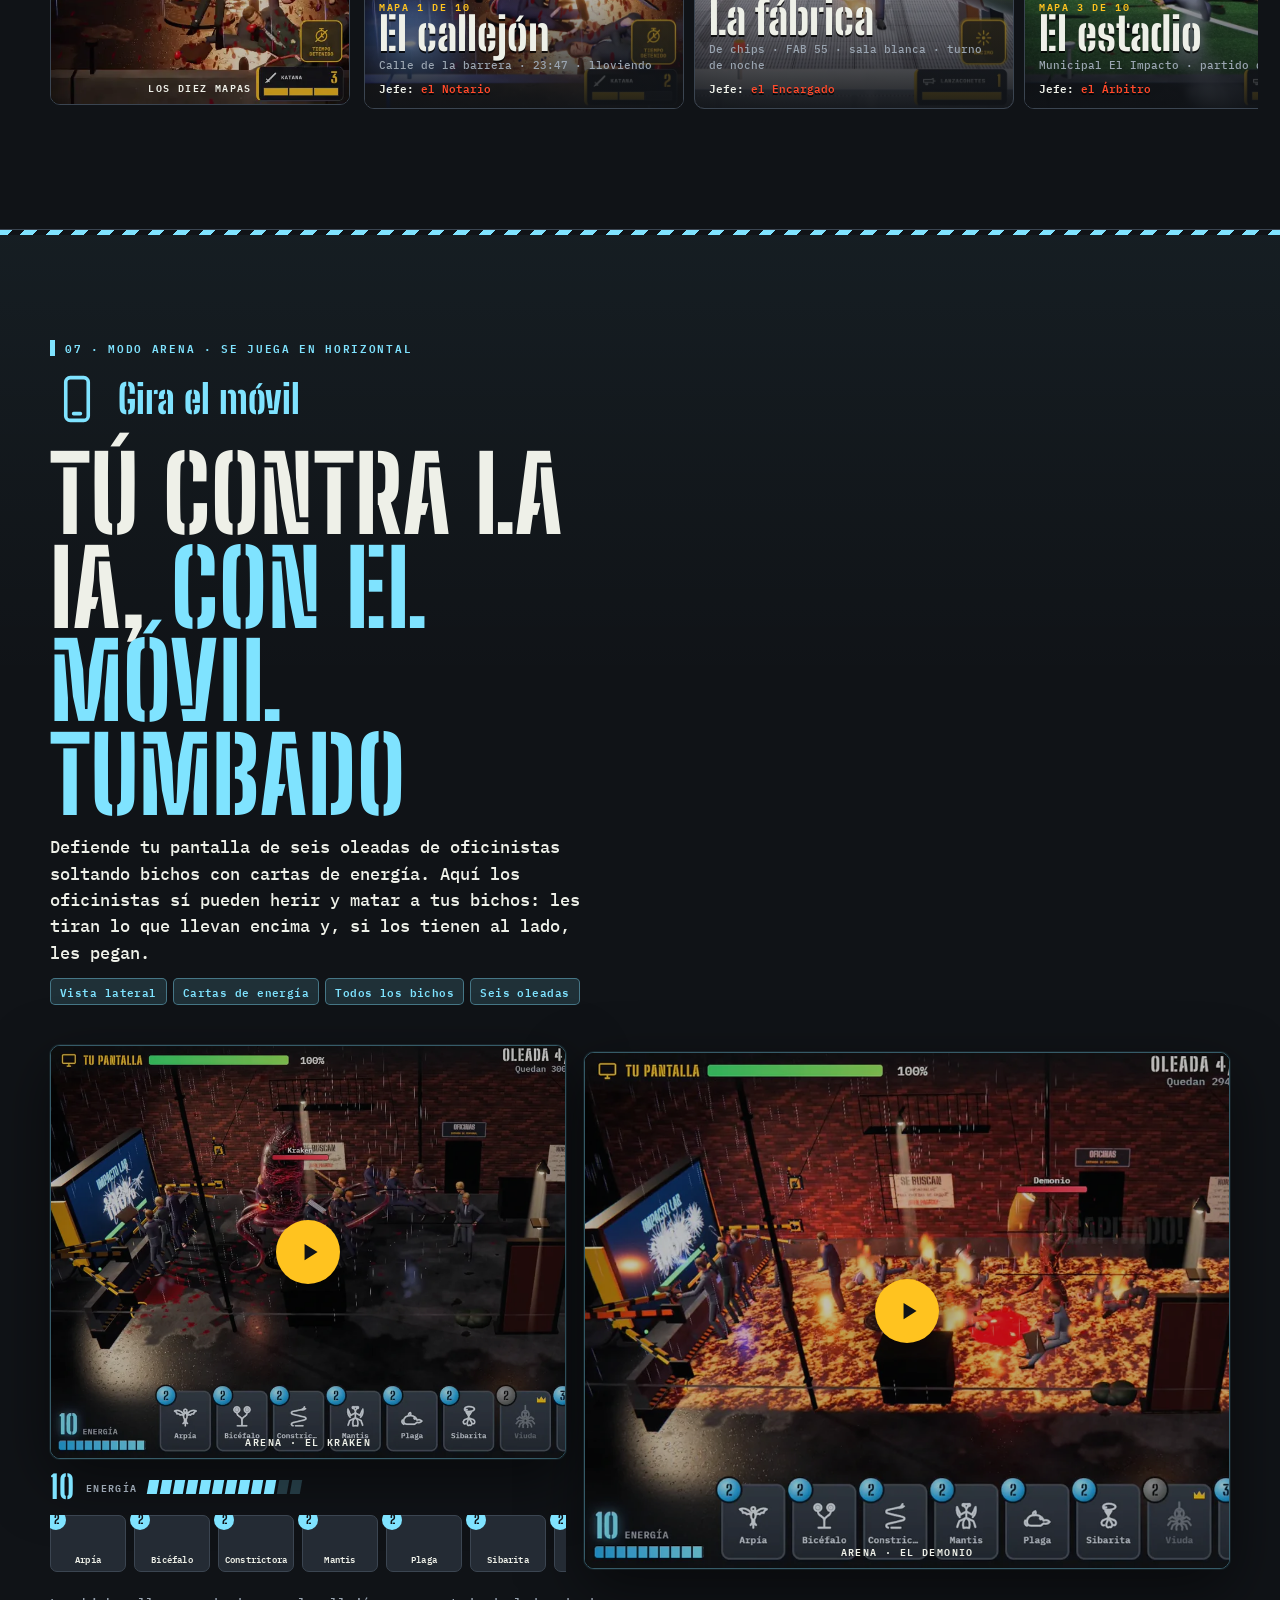
==== commit af5588ce: "Vuelve el enlace al TikTok (@caostotalneon) en ES/EN/PT, ahora rotulado «Caos Total y Impacto Lab» c" ====
--- a/index.html
+++ b/index.html
@@ -43,7 +43,7 @@
 <link rel="preload" href="fonts/bsd-800.woff2" as="font" type="font/woff2" crossorigin>
 <link rel="preload" href="fonts/plex-500.woff2" as="font" type="font/woff2" crossorigin>
 <link rel="preload" href="img/poster_hero_kraken.webp" as="image" type="image/webp">
-<link rel="stylesheet" href="css/style.css?v=20261106">
+<link rel="stylesheet" href="css/style.css?v=20261106b">
 <script type="application/ld+json">
 {
   "@context": "https://schema.org",
@@ -80,7 +80,8 @@
       "@id": "https://aminacomunicaciones-a11y.github.io/impacto-lab/#aminan",
       "name": "Aminan",
       "url": "https://aminacomunicaciones-a11y.github.io/impacto-lab/",
-      "logo": "https://aminacomunicaciones-a11y.github.io/impacto-lab/img/icon/icon-512.png"
+      "logo": "https://aminacomunicaciones-a11y.github.io/impacto-lab/img/icon/icon-512.png",
+      "sameAs": ["https://www.tiktok.com/@caostotalneon"]
     },
     {
       "@type": "WebPage",
@@ -321,6 +322,10 @@
     </div>
     <a class="tcard rv d2" href="tester/"><svg viewBox="0 0 24 24" aria-hidden="true"><path d="M12 2.5l7.5 3v6.2c0 4.6-3.1 8-7.5 9.8-4.4-1.8-7.5-5.2-7.5-9.8V5.5zm-1.2 12.6l5.3-5.3-1.4-1.4-3.9 3.9-1.9-1.9-1.4 1.4z"/></svg>
       <span style="display:grid;gap:3px"><b>Hazte tester</b><span>Prueba cerrada en Google Play · solo Android</span></span>
+    </a>
+    <a class="tiktok rv d2" href="https://www.tiktok.com/@caostotalneon" rel="noopener">
+      <svg viewBox="0 0 24 24" aria-hidden="true"><path d="M16.6 5.8A4.3 4.3 0 0 1 15.5 3h-3.1v12.4a2.6 2.6 0 1 1-2.6-2.6c.3 0 .5 0 .8.1V9.7a5.8 5.8 0 1 0 4.9 5.7V9.1a7.3 7.3 0 0 0 4.3 1.4V7.4a4.3 4.3 0 0 1-3.2-1.6z"/></svg>
+      <span style="display:grid;gap:3px"><b>Caos Total y Impacto Lab</b><span>TikTok · @caostotalneon</span></span>
     </a>
   </div>
 </section>
@@ -360,6 +365,7 @@
     <p class="warn"><b>18</b><span>Solo para mayores de 18 años · violencia gráfica</span></p>
     <div class="row">
       <a href="privacidad/">Política de privacidad</a>
+      <a href="https://www.tiktok.com/@caostotalneon" rel="noopener">TikTok: Caos Total y Impacto Lab</a>
       <a href="tester/">Hazte tester</a>
       <a href="presskit/">Prensa</a>
     </div>
@@ -381,7 +387,7 @@
   </nav>
 </div>
 
-<script src="js/lista.js?v=20261106" defer></script>
-<script src="js/main.js?v=20261106" defer></script>
+<script src="js/lista.js?v=20261106b" defer></script>
+<script src="js/main.js?v=20261106b" defer></script>
 </body>
 </html>
--- a/css/style.css
+++ b/css/style.css
@@ -44,7 +44,7 @@
 #boot b{font:800 clamp(46px,12vw,92px)/.9 var(--display);color:var(--safety);letter-spacing:.02em}
 #boot span{font:500 12px/1.4 var(--mono);color:var(--mute);min-height:1.4em}
 #boot .bar{width:min(62vw,300px);height:8px;margin:6px auto 0;background:rgba(255,255,255,.07);outline:1px solid var(--rule);position:relative;overflow:hidden}
-#boot .bar i{position:absolute;inset:0;transform-origin:0 50%;transform:scaleX(0);background:var(--safety);transition:transform 1.1s var(--ease)}
+#boot .bar i{position:absolute;inset:0;transform-origin:0 50%;transform:scaleX(0);background:var(--safety);transition:transform .8s var(--ease)}
 #boot .bar::after{content:"";position:absolute;inset:0;background:repeating-linear-gradient(90deg,transparent 0 calc(5% - 2px),var(--asphalt) calc(5% - 2px) 5%)}
 #boot.run .bar i{transform:none}
 #boot.off{clip-path:inset(0 0 100% 0);visibility:hidden}
@@ -103,7 +103,7 @@
 /* ---------- portada ---------- */
 #hero{position:relative;min-height:100vh;min-height:100svh;display:grid;align-items:end;isolation:isolate;overflow:hidden;background:#000}
 #hero .vid{position:absolute;inset:0;z-index:-1}
-html.js #hero .vid video,html.js #hero .vid img{opacity:0;transform:scale(1.08);transition:opacity 1.6s ease,transform 6s var(--ease)}
+html.js #hero .vid video,html.js #hero .vid img{opacity:0;transform:scale(1.08);transition:opacity .9s ease,transform 2.4s var(--ease)}
 body.go #hero .vid video,body.go #hero .vid img{opacity:1;transform:none}
 #hero .vid video.ready~img{opacity:0}
 #hero::after{content:"";position:absolute;inset:0;z-index:-1;pointer-events:none;background:
@@ -133,13 +133,13 @@
 
 /* entrada cinematográfica de la portada */
 html.js .hero-in>*{opacity:0;transform:translateY(18px)}
-body.go .hero-in>*{animation:rise .9s var(--ease) forwards}
+body.go .hero-in>*{animation:rise .7s var(--ease) forwards}
 body.go .hero-in>:nth-child(1){animation-delay:.1s}
 body.go .hero-in>:nth-child(2){animation:none;opacity:1;transform:none}
-body.go .hero-in>:nth-child(3){animation-delay:1.25s}
-body.go .hero-in>:nth-child(4){animation-delay:1.45s}
-body.go .hero-in>:nth-child(5){animation-delay:1.7s}
-body.go .hero-in>:nth-child(6){animation-delay:1.95s}
+body.go .hero-in>:nth-child(3){animation-delay:.7s}
+body.go .hero-in>:nth-child(4){animation-delay:.8s}
+body.go .hero-in>:nth-child(5){animation-delay:.9s}
+body.go .hero-in>:nth-child(6){animation-delay:1s}
 html.js #hero h1 span{opacity:0}
 body.go #hero h1 span{animation:stamp .55s var(--ease) forwards}
 @keyframes stamp{0%{opacity:0;transform:scale(1.7) translateY(-14px);filter:blur(8px)}55%{opacity:1;transform:scale(.97);filter:blur(0)}100%{opacity:1;transform:none}}
@@ -312,6 +312,10 @@
 .tcard svg{width:22px;height:22px;fill:currentColor}
 .tcard b{font:800 20px/1 var(--display);letter-spacing:.04em}
 .tcard span{font:600 10px/1.2 var(--mono);letter-spacing:.1em;text-transform:uppercase;color:var(--mute)}
+.tiktok{display:inline-flex;align-items:center;gap:10px;padding:12px 14px;border:1px solid var(--rule);border-radius:8px;background:var(--bay);color:var(--paper);text-decoration:none;width:fit-content}
+.tiktok svg{width:22px;height:22px;fill:currentColor}
+.tiktok b{font:800 20px/1 var(--display);letter-spacing:.04em}
+.tiktok span{font:600 10px/1.2 var(--mono);letter-spacing:.1em;text-transform:uppercase;color:var(--mute)}
 
 /* 09 · vídeos */
 .videos{display:grid;gap:14px}
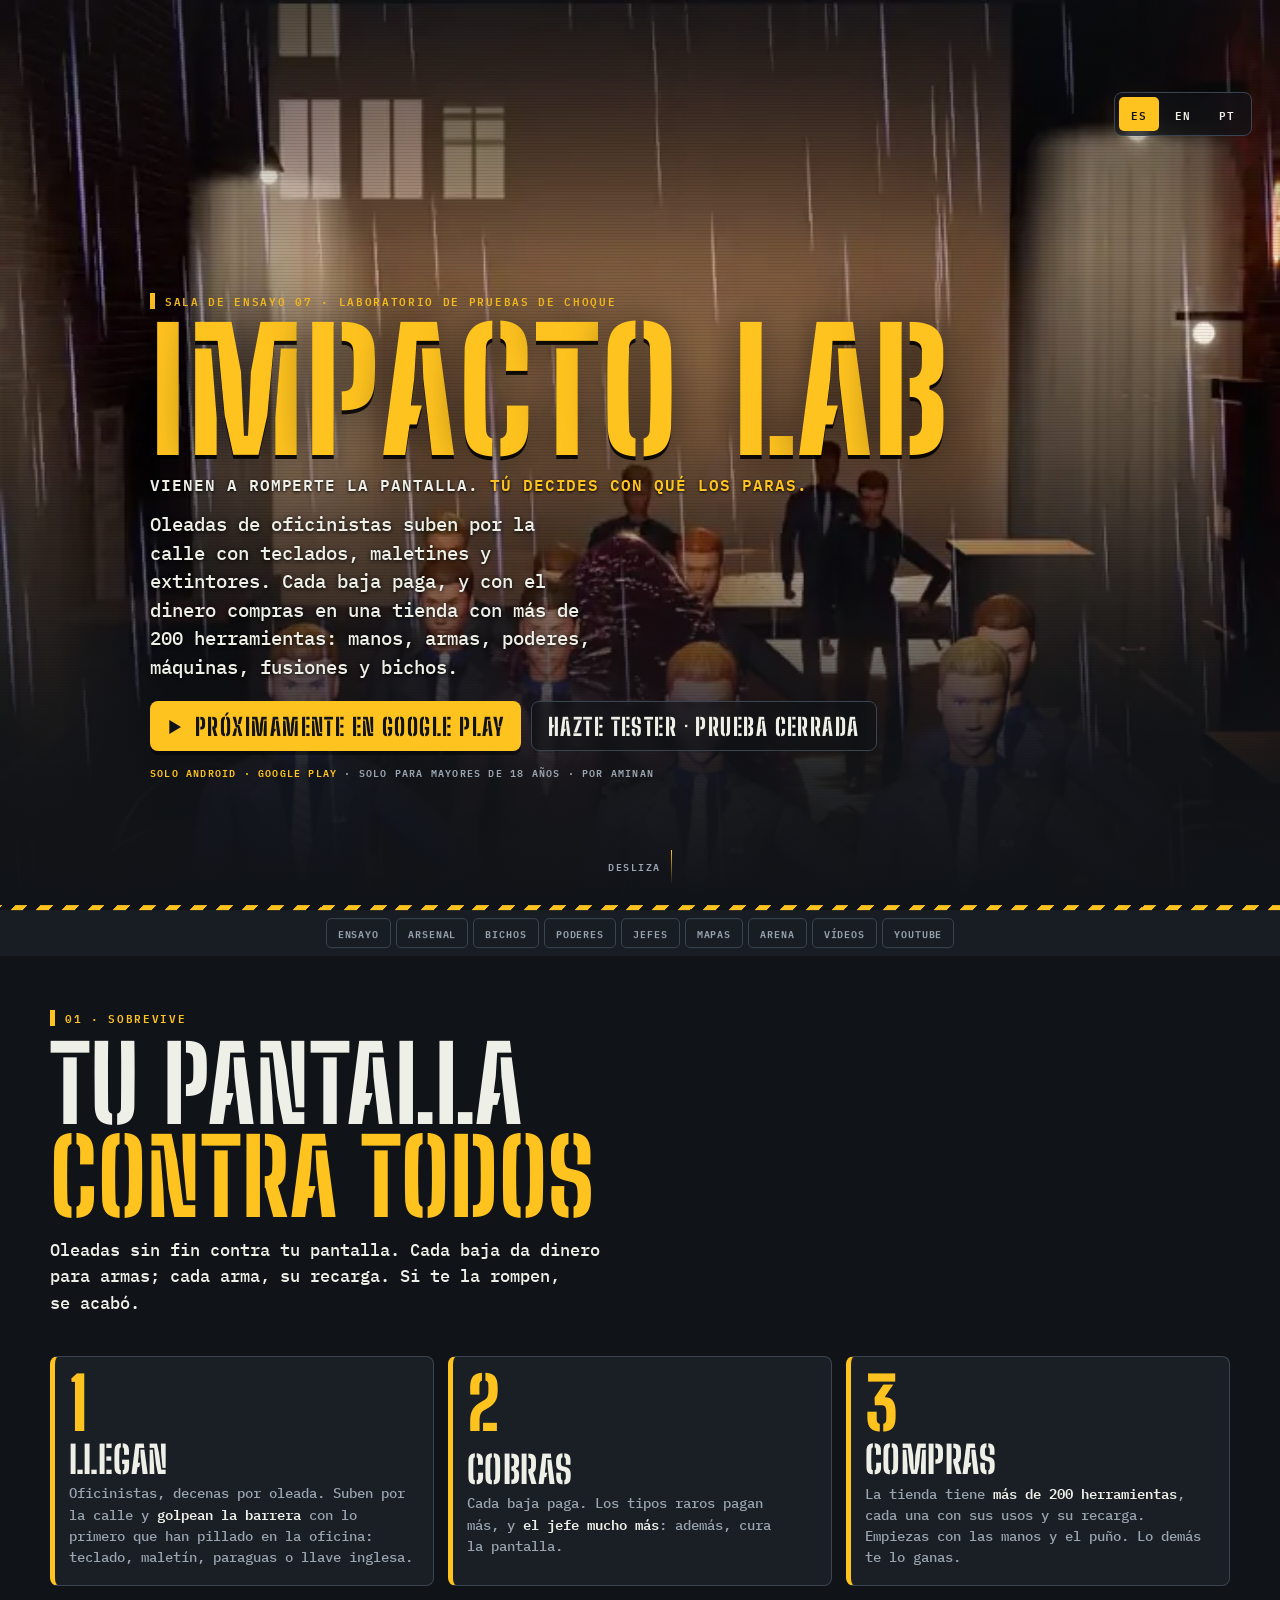
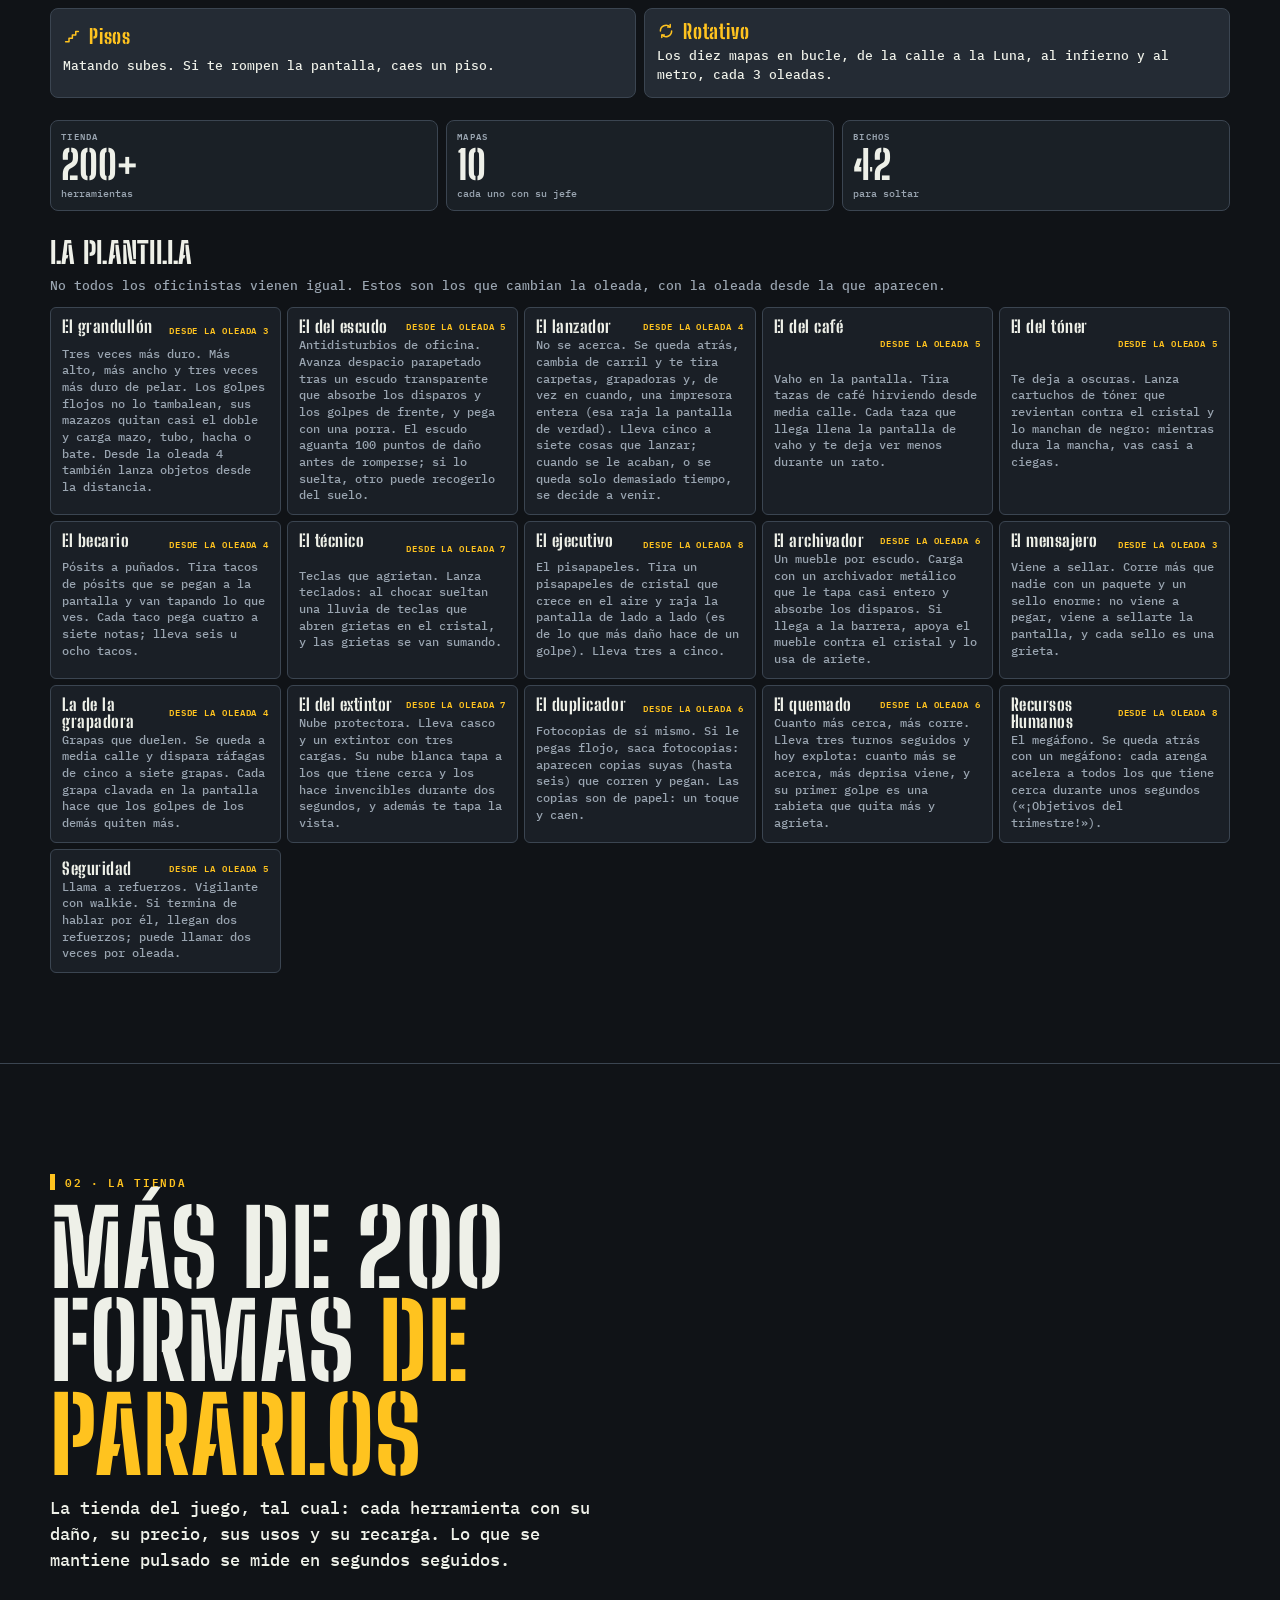
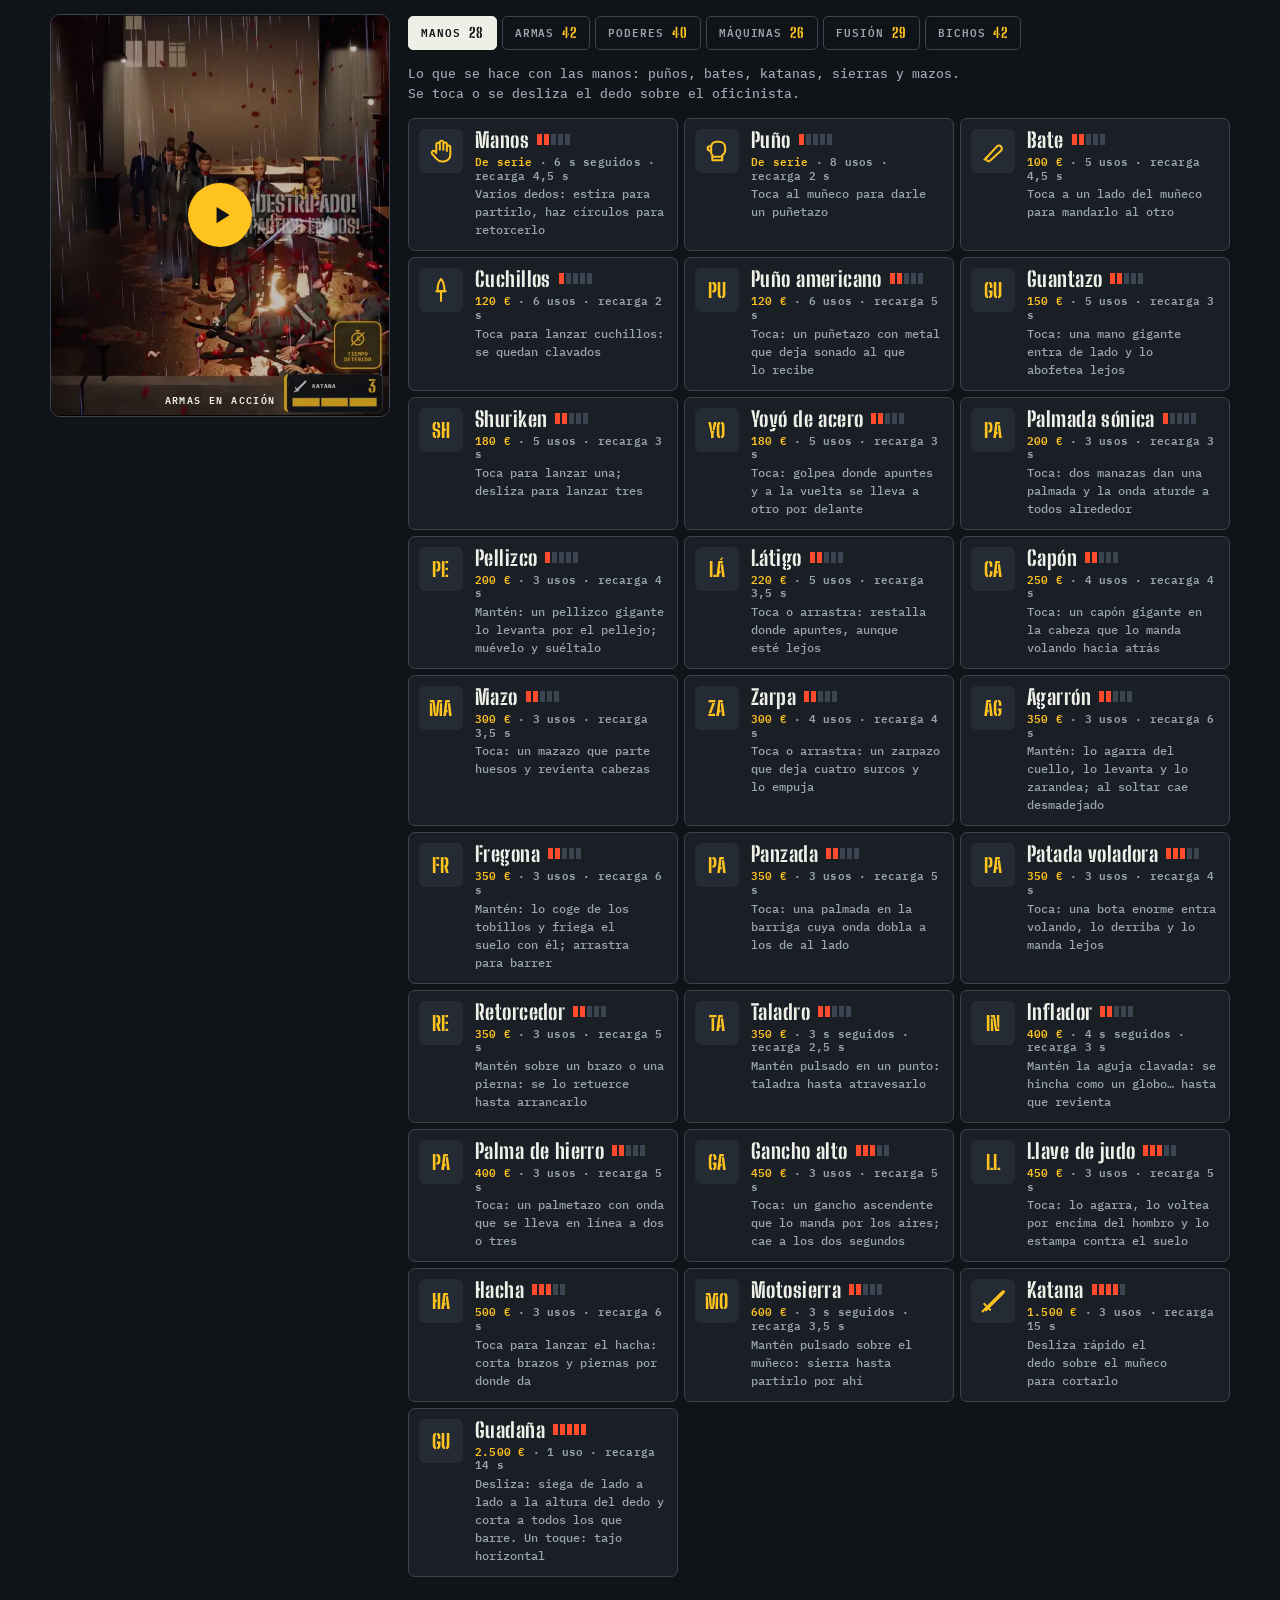
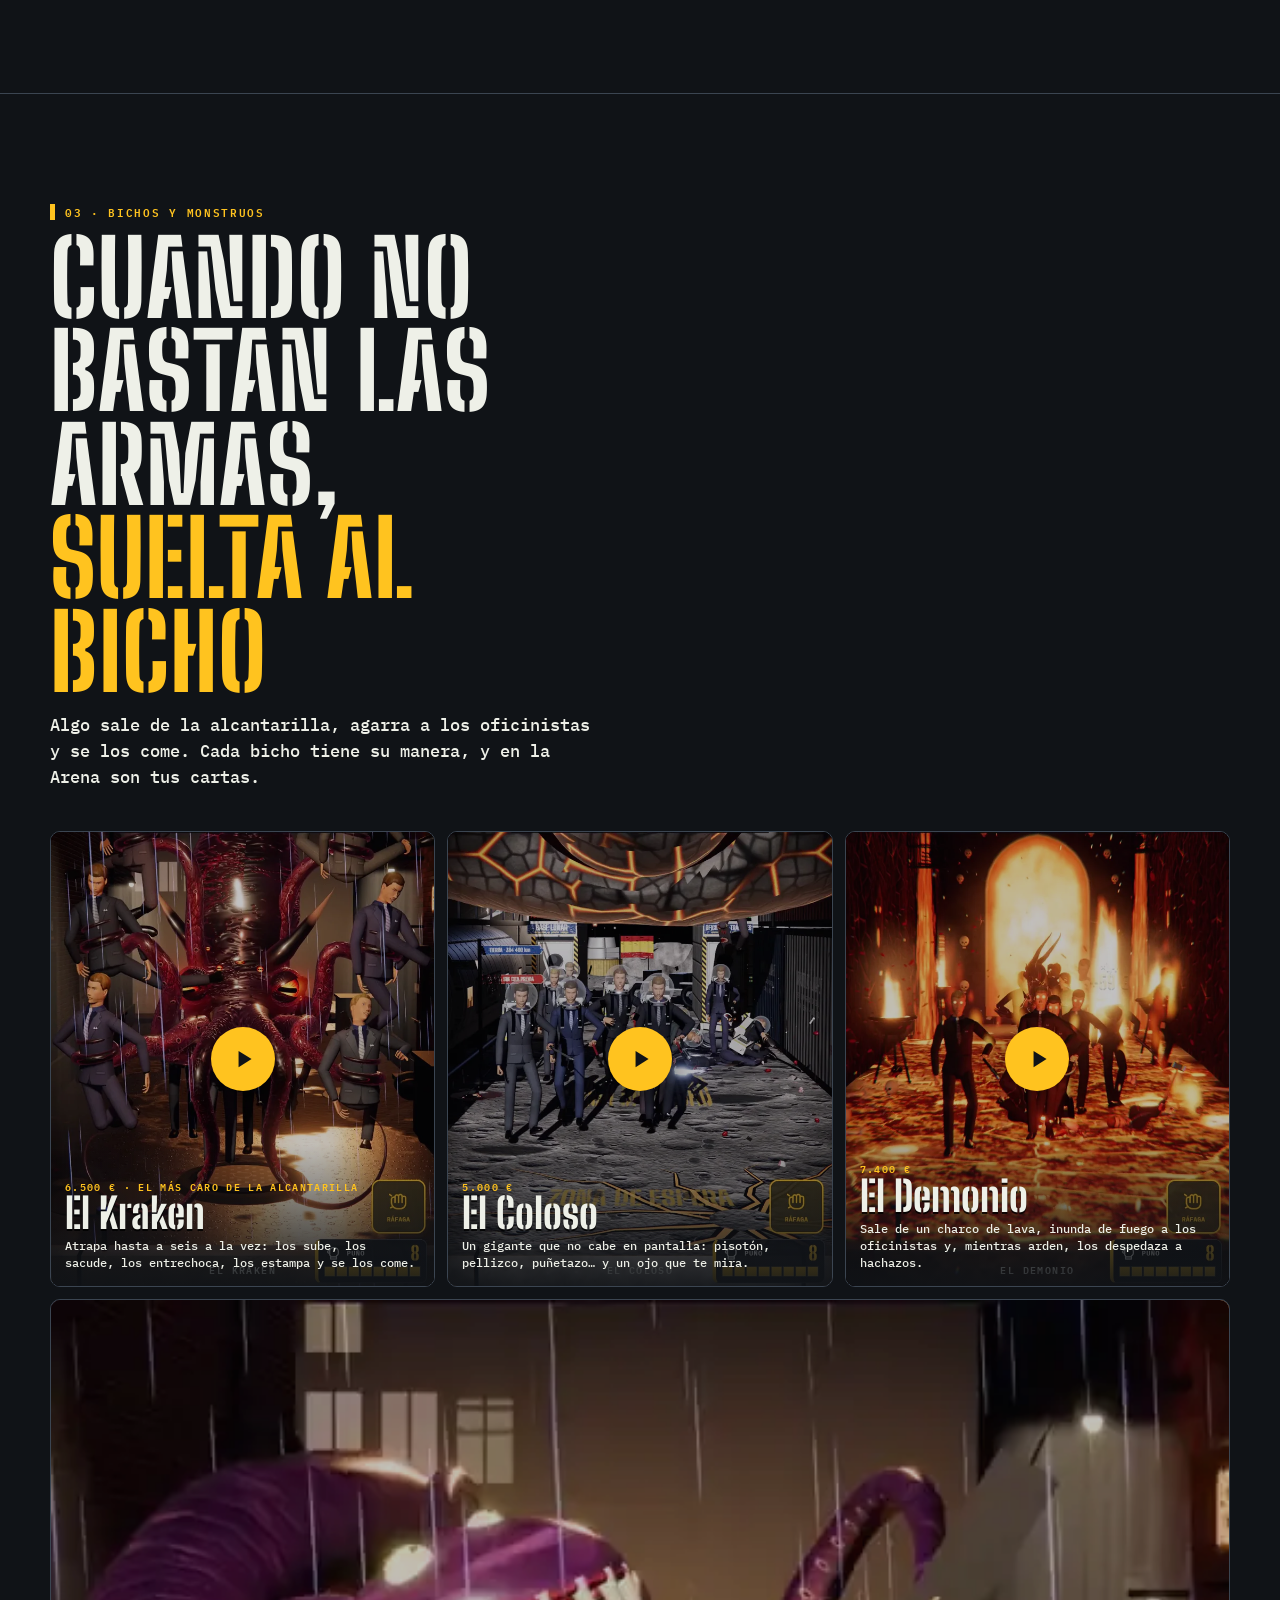
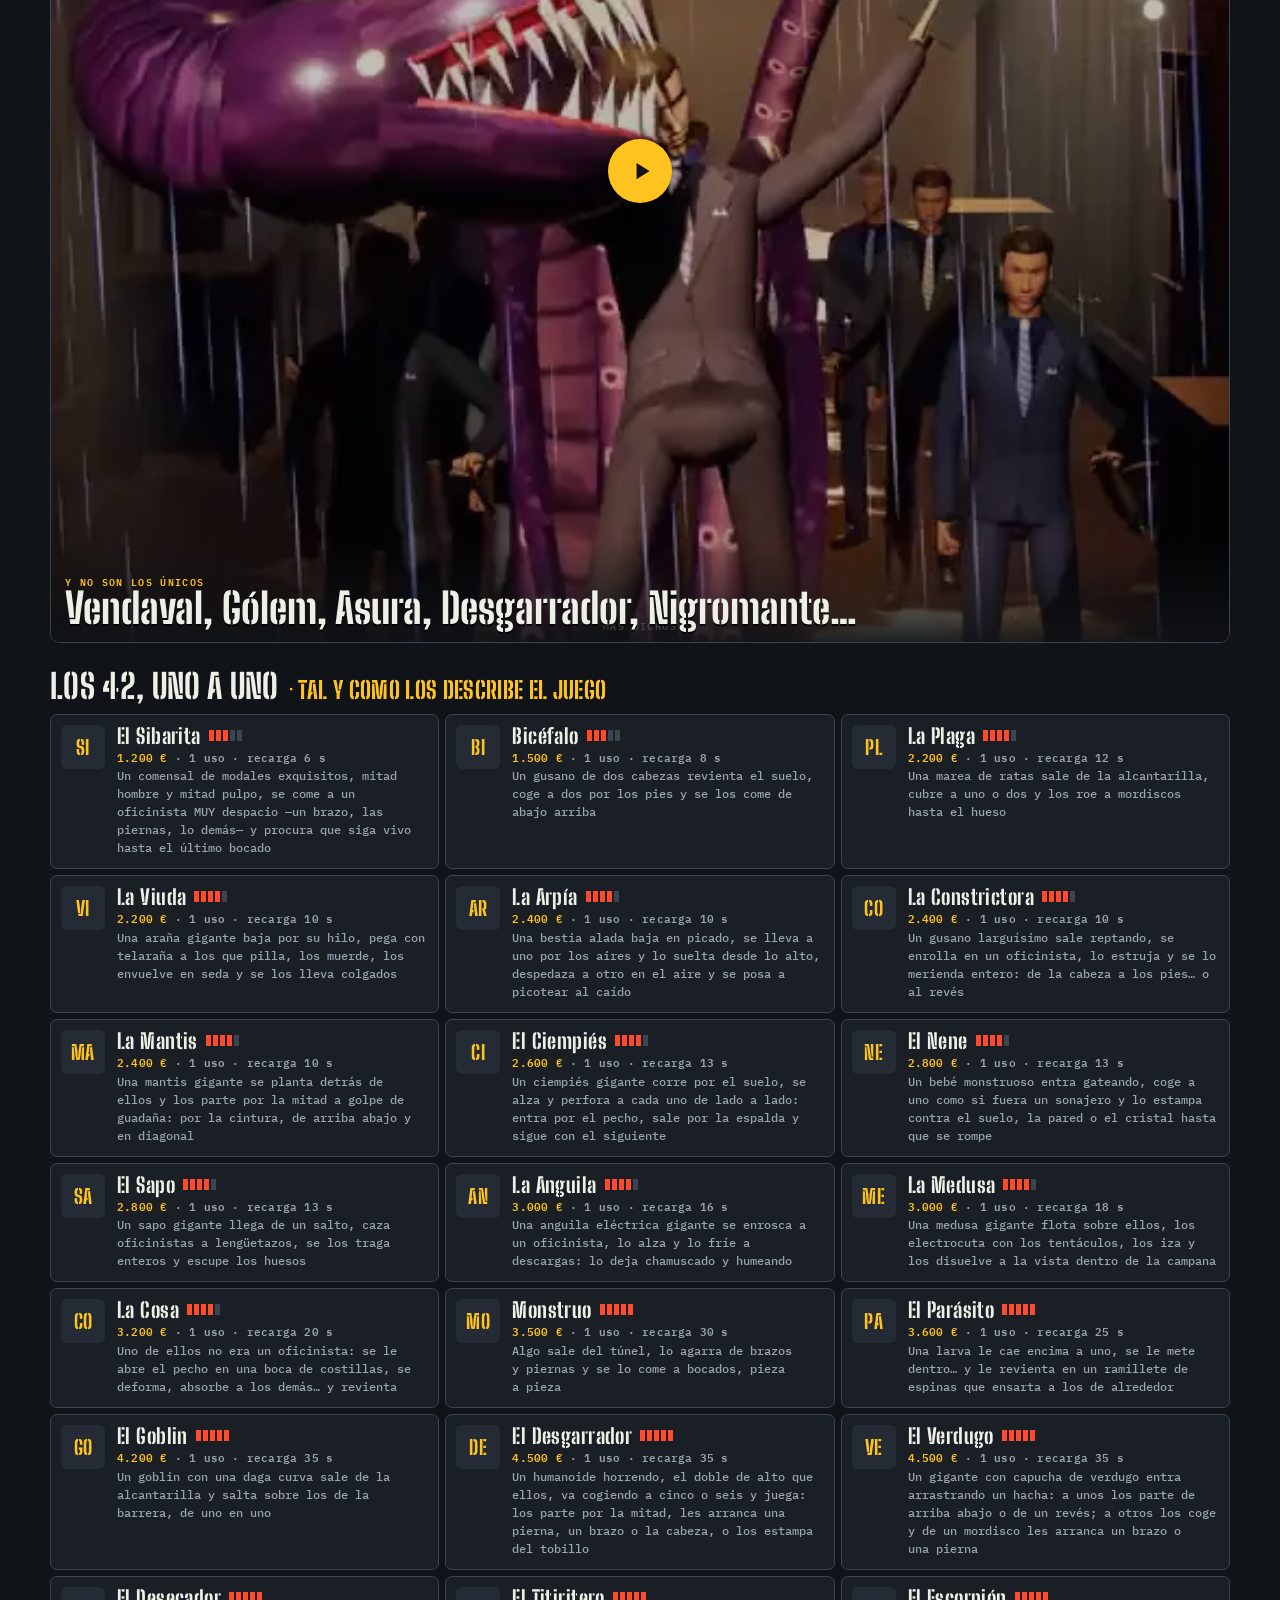
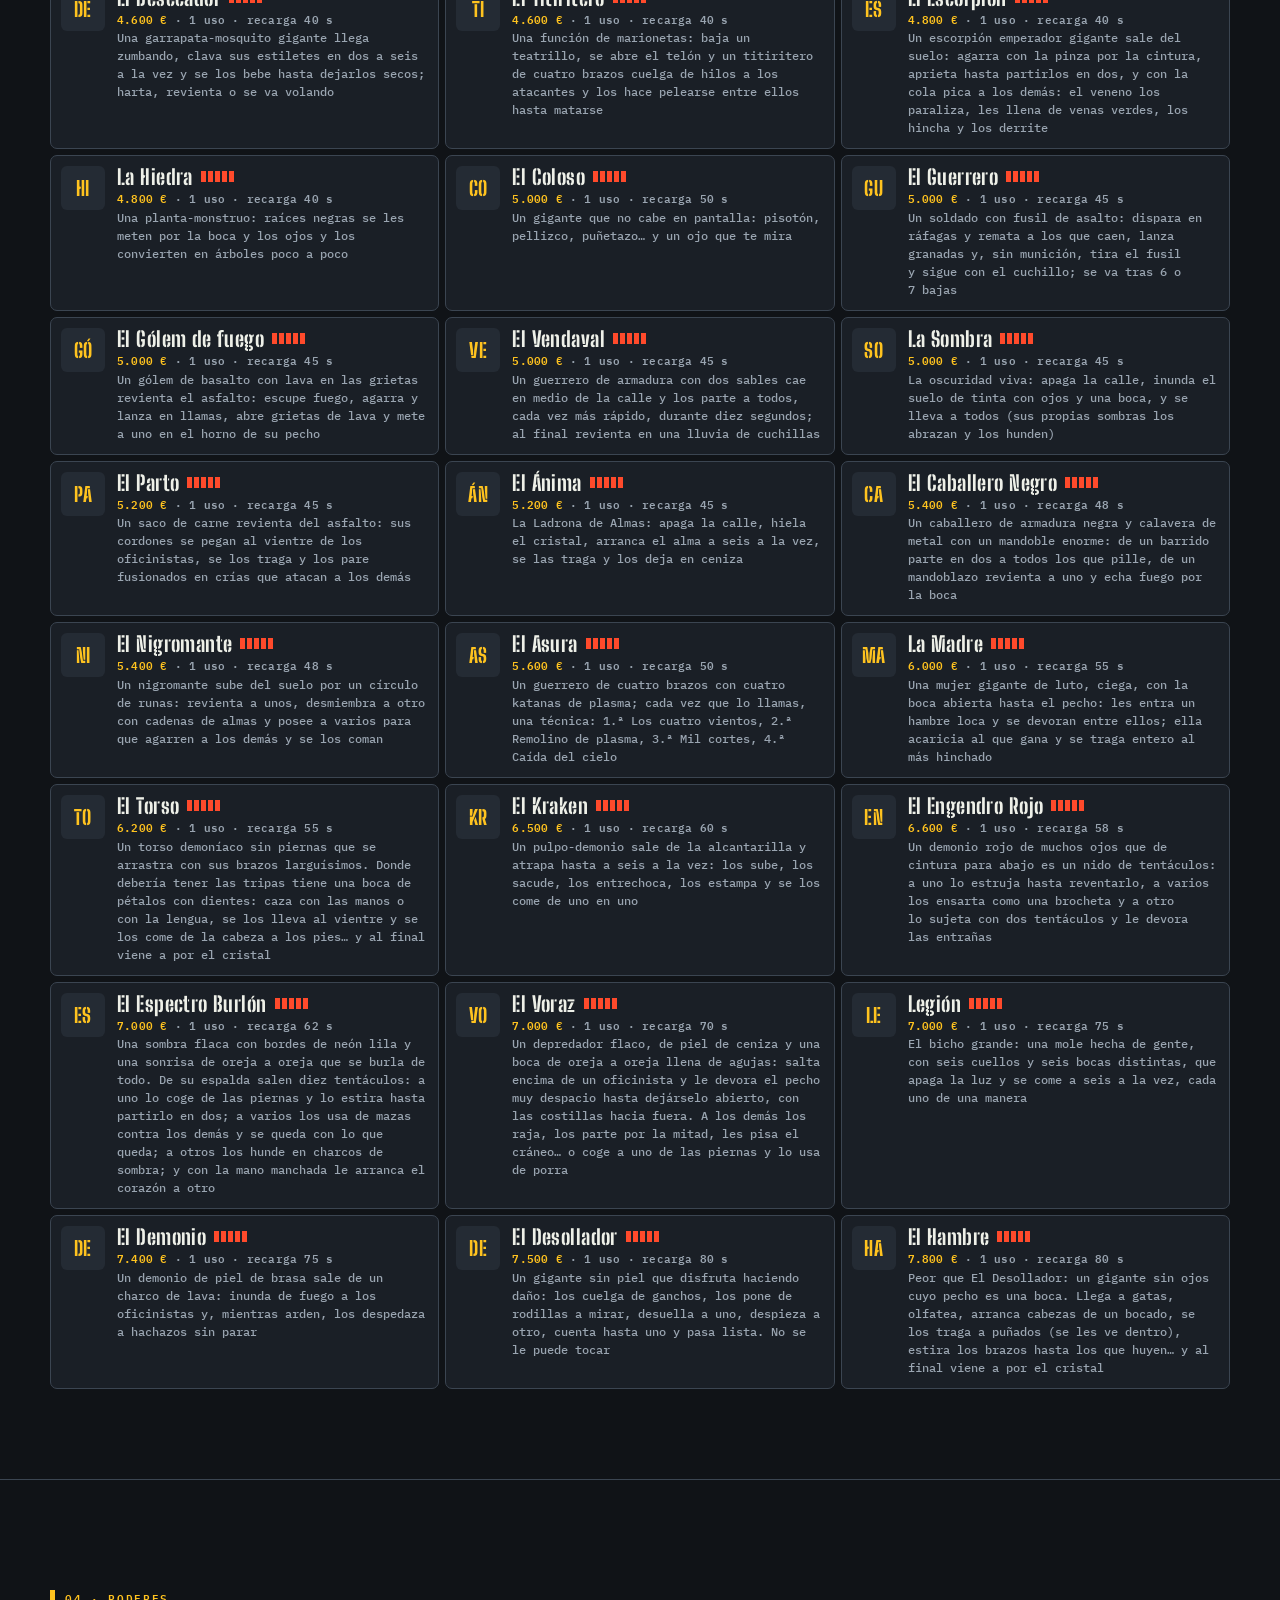
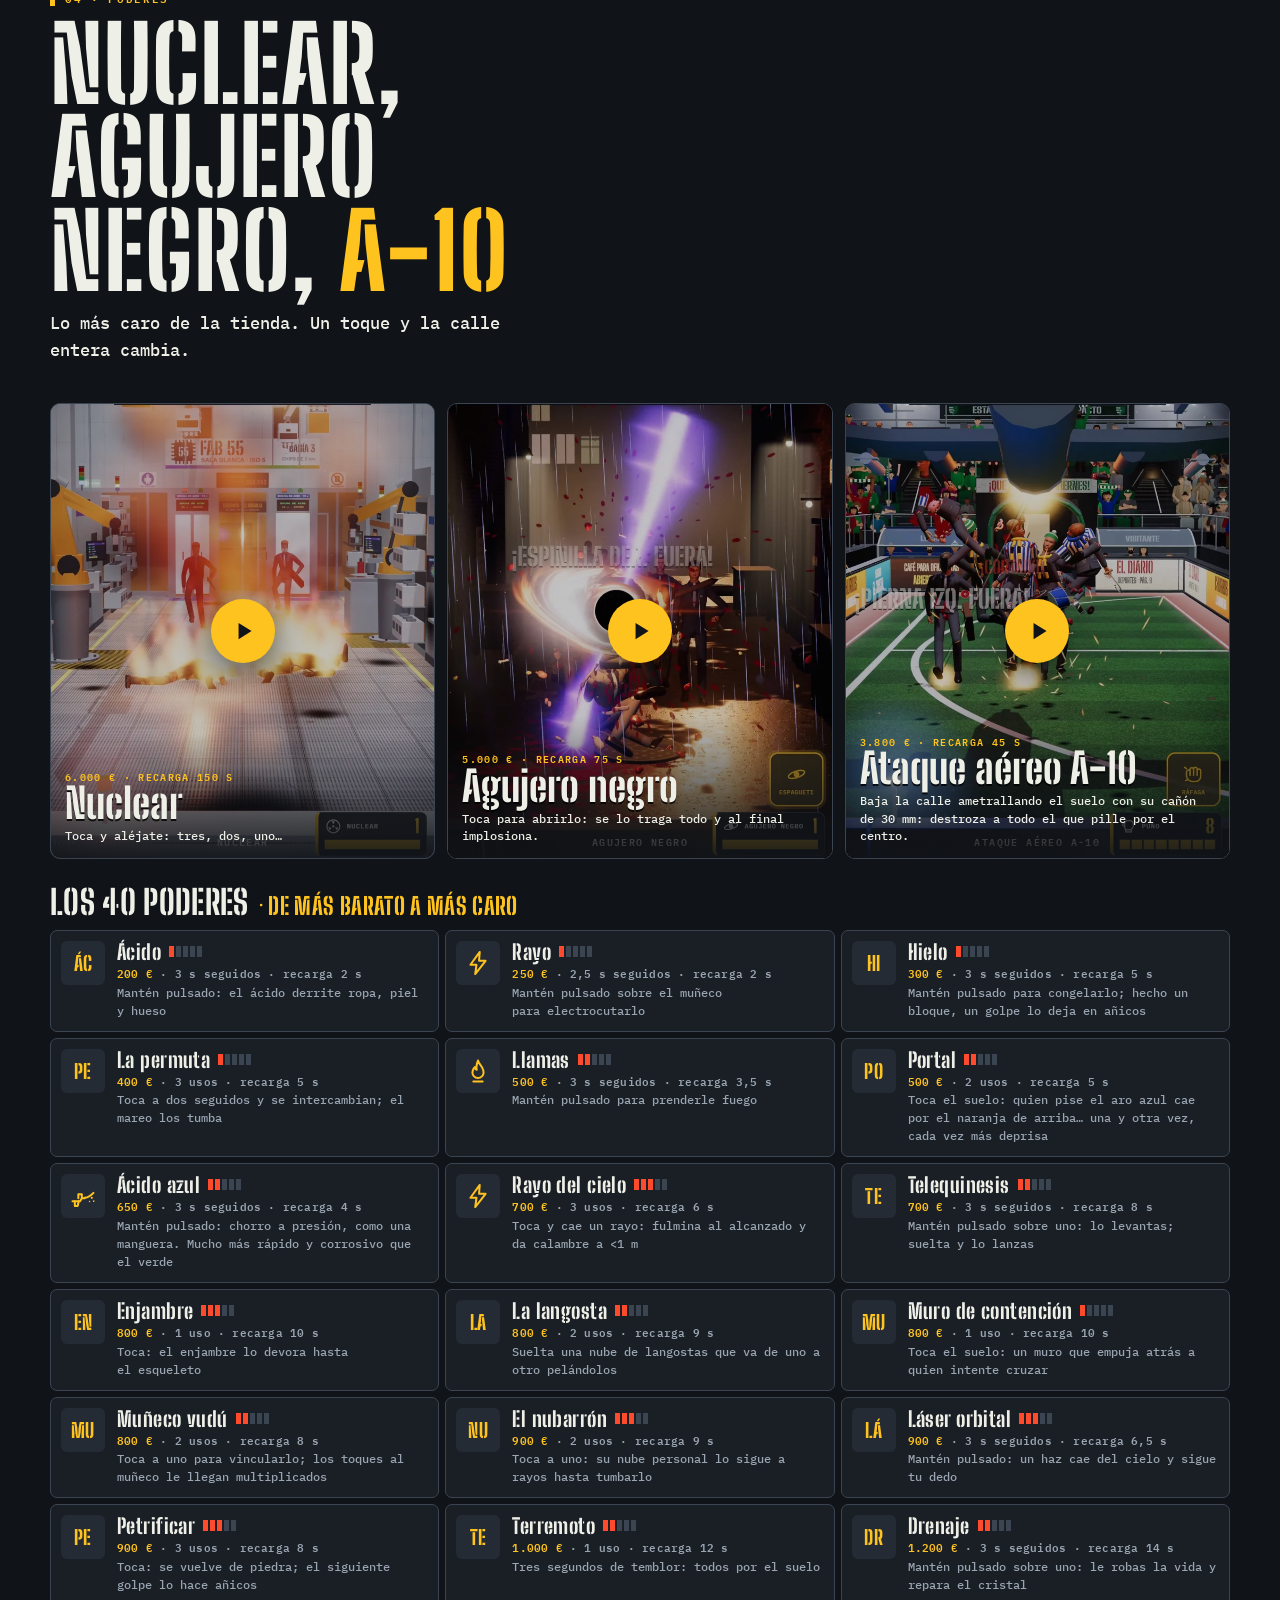
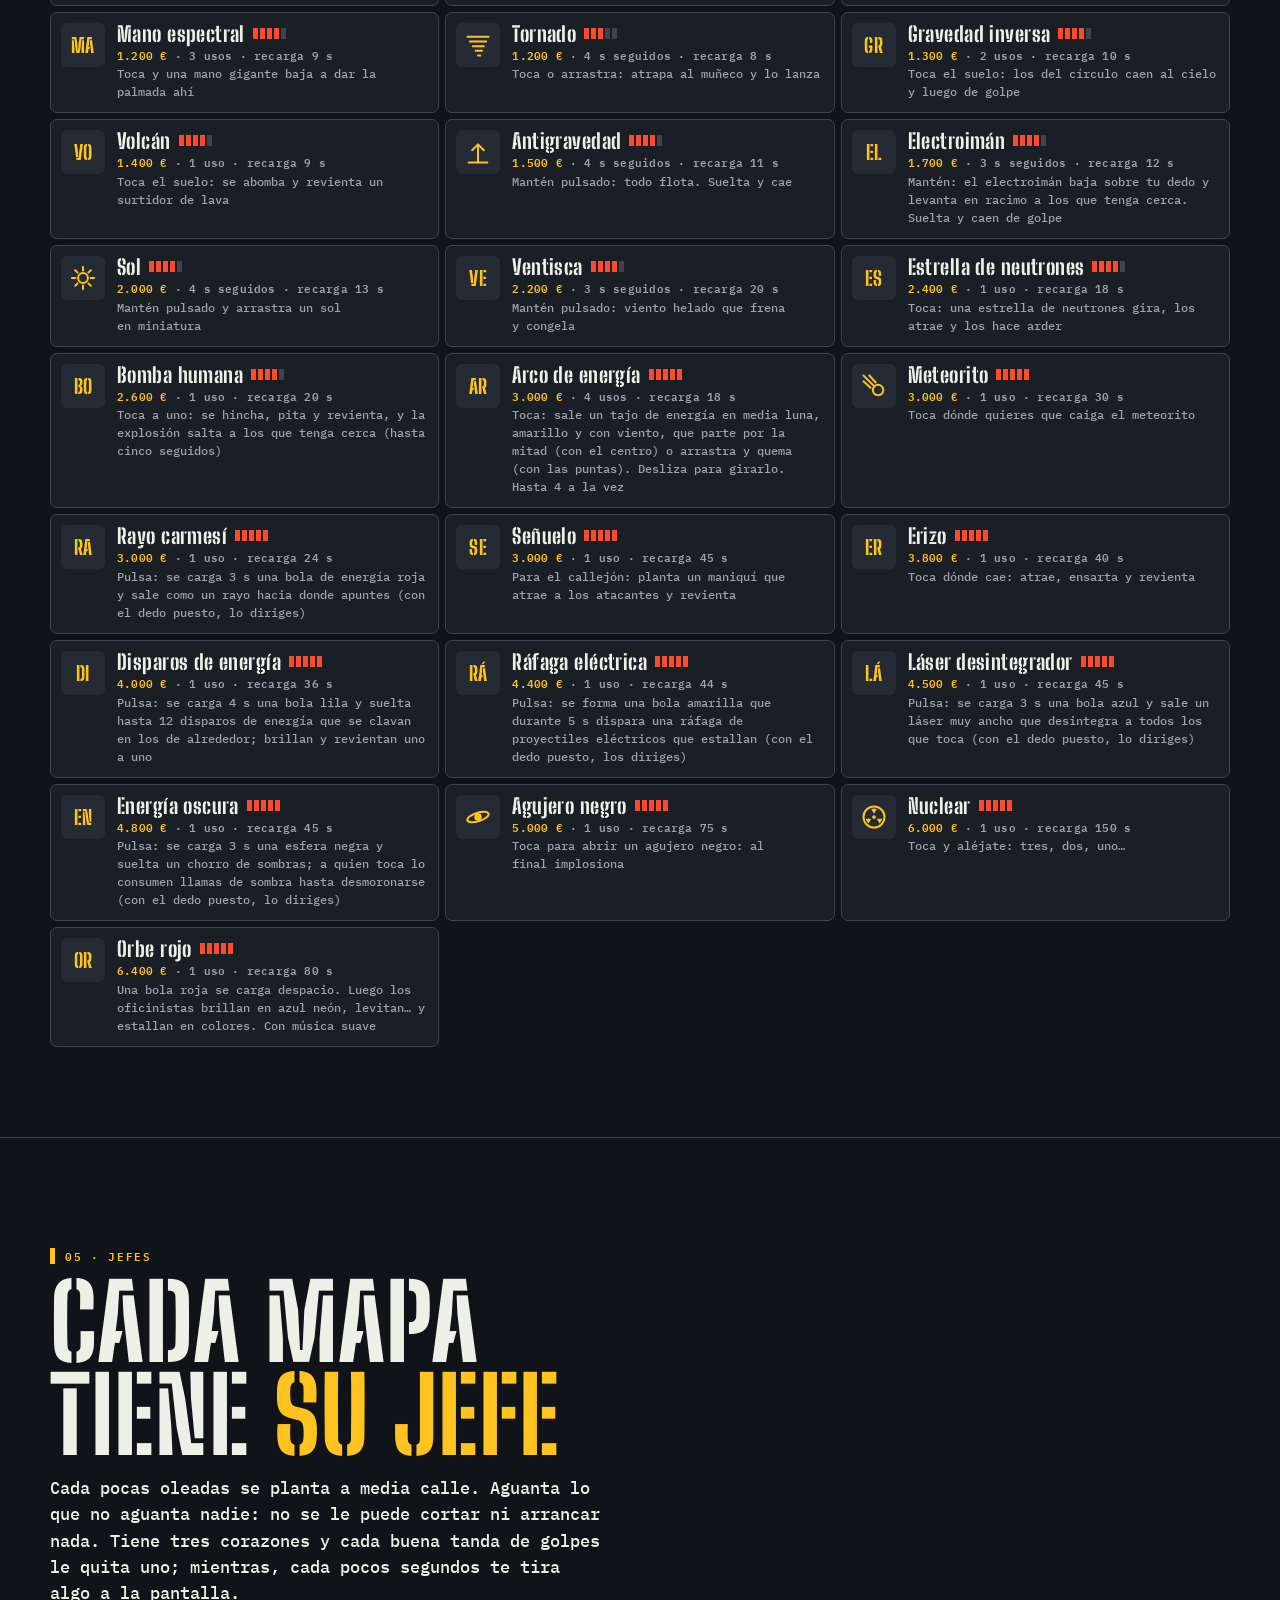
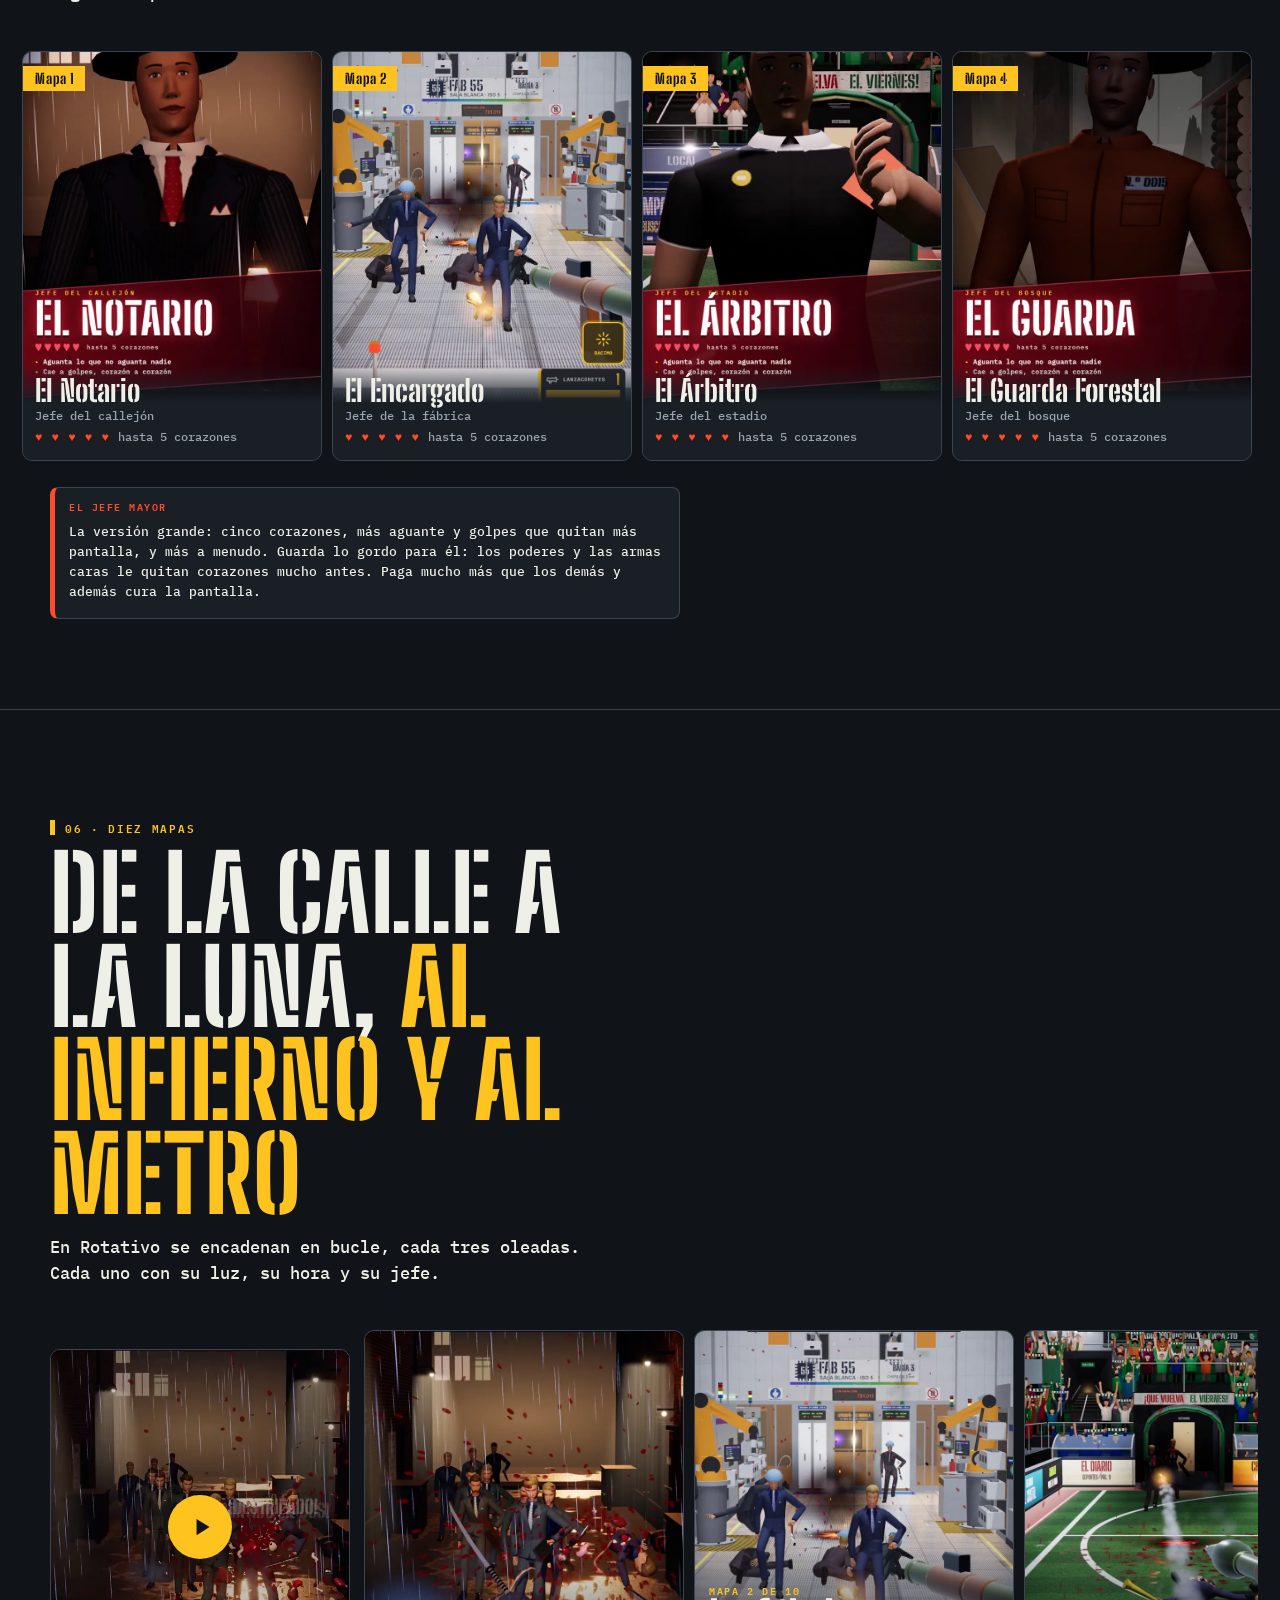
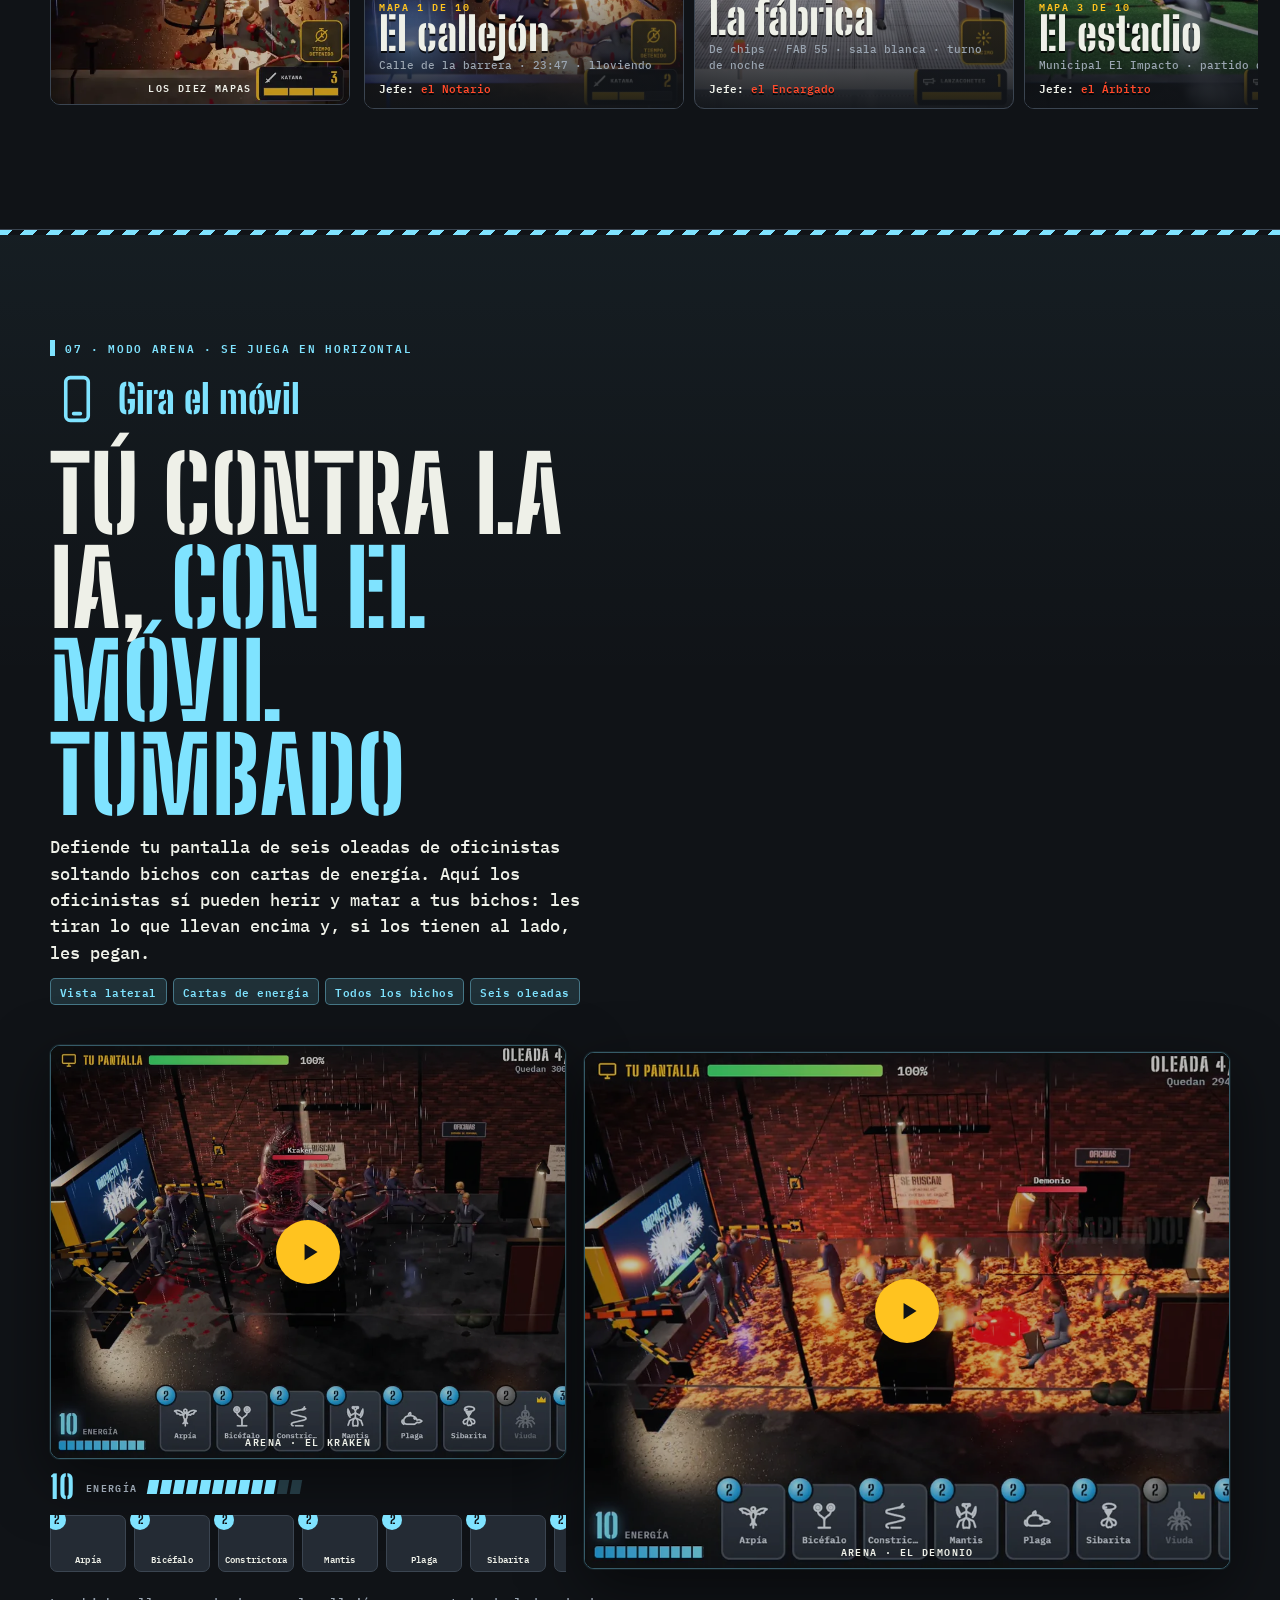
==== commit 6aa7690a: "Portada ES/EN/PT: nueva sección «Vídeos» de YouTube con 3 Shorts y botón «Canal de YouTube» - Patrón" ====
--- a/index.html
+++ b/index.html
@@ -43,7 +43,7 @@
 <link rel="preload" href="fonts/bsd-800.woff2" as="font" type="font/woff2" crossorigin>
 <link rel="preload" href="fonts/plex-500.woff2" as="font" type="font/woff2" crossorigin>
 <link rel="preload" href="img/poster_hero_kraken.webp" as="image" type="image/webp">
-<link rel="stylesheet" href="css/style.css?v=20261106b">
+<link rel="stylesheet" href="css/style.css?v=20261106d">
 <script type="application/ld+json">
 {
   "@context": "https://schema.org",
@@ -357,6 +357,42 @@
     </div>
   </div>
 </section>
+
+<!-- ===================== 10 · YOUTUBE ===================== -->
+<section id="youtube" class="sec" data-name="Vídeos de YouTube" aria-labelledby="h-youtube">
+  <div class="wrap">
+    <div class="sec-head">
+      <p class="kicker rv">10 · Vídeos</p>
+      <h2 id="h-youtube" class="rv d1">Vídeos <em>en YouTube</em></h2>
+      <p class="sub rv d2">Vídeos cortos del juego. Toca uno para verlo aquí mismo; hasta entonces no se carga nada de YouTube.</p>
+    </div>
+    <div class="ytrow" role="list" aria-label="Vídeos de YouTube">
+      <article role="listitem" class="ytcard rv">
+        <div class="yt" data-yt="Icn5J_9HiDA">
+          <img src="https://i.ytimg.com/vi/Icn5J_9HiDA/sddefault.jpg" width="360" height="640" loading="lazy" decoding="async" alt="">
+          <button class="yt-play" type="button" aria-label="Reproducir el vídeo: Duelo de monstruos: la Viuda contra el Sapo"><b><svg viewBox="0 0 24 24" aria-hidden="true"><path d="M7 4.5v15l12-7.5z"/></svg></b></button>
+        </div>
+        <h3><small>Short 1</small>Duelo de monstruos: la Viuda contra el Sapo</h3>
+      </article>
+      <article role="listitem" class="ytcard rv d1">
+        <div class="yt" data-yt="qDQ3NrVrJS4">
+          <img src="https://i.ytimg.com/vi/qDQ3NrVrJS4/sddefault.jpg" width="360" height="640" loading="lazy" decoding="async" alt="">
+          <button class="yt-play" type="button" aria-label="Reproducir el vídeo: Lunes, 8:00: llega la oficina entera"><b><svg viewBox="0 0 24 24" aria-hidden="true"><path d="M7 4.5v15l12-7.5z"/></svg></b></button>
+        </div>
+        <h3><small>Short 2</small>Lunes, 8:00: llega la oficina entera</h3>
+      </article>
+      <article role="listitem" class="ytcard rv d2">
+        <div class="yt" data-yt="cRkyEIj-Ij8">
+          <img src="https://i.ytimg.com/vi/cRkyEIj-Ij8/sddefault.jpg" width="360" height="640" loading="lazy" decoding="async" alt="">
+          <button class="yt-play" type="button" aria-label="Reproducir el vídeo: 30 segundos de Impacto Lab"><b><svg viewBox="0 0 24 24" aria-hidden="true"><path d="M7 4.5v15l12-7.5z"/></svg></b></button>
+        </div>
+        <h3><small>Short 3</small>30 segundos de Impacto Lab</h3>
+      </article>
+    </div>
+    <p class="ythint" aria-hidden="true">Desliza para ver los tres →</p>
+    <a class="cta ytch rv" href="https://www.youtube.com/channel/UCLKw-VCtw3zOtWuYv1q3Awg" target="_blank" rel="noopener"><svg viewBox="0 0 24 24" aria-hidden="true"><path d="M23 7.2a3 3 0 0 0-2.1-2.1C19 4.6 12 4.6 12 4.6s-7 0-8.9.5A3 3 0 0 0 1 7.2 31 31 0 0 0 .5 12a31 31 0 0 0 .5 4.8 3 3 0 0 0 2.1 2.1c1.9.5 8.9.5 8.9.5s7 0 8.9-.5a3 3 0 0 0 2.1-2.1 31 31 0 0 0 .5-4.8 31 31 0 0 0-.5-4.8zM9.7 15.1V8.9l5.8 3.1z"/></svg>Canal de YouTube</a>
+  </div>
+</section>
 </main>
 
 <footer>
@@ -384,10 +420,11 @@
     <a class="cat" href="#mapas">Mapas</a>
     <a class="cat arena" href="#arena">Arena</a>
     <a class="cat" href="#videos">Vídeos</a>
+    <a class="cat" href="#youtube">YouTube</a>
   </nav>
 </div>
 
 <script src="js/lista.js?v=20261106b" defer></script>
-<script src="js/main.js?v=20261106b" defer></script>
+<script src="js/main.js?v=20261106d" defer></script>
 </body>
 </html>
--- a/css/style.css
+++ b/css/style.css
@@ -404,3 +404,27 @@
 /* solo Android (5-nov-2026): que nadie con iPhone se apunte creyendo que podrá jugar */
 .fine strong,.lista .plat strong{color:var(--safety);font-weight:600}
 .lista .plat{color:var(--paper)}
+
+/* la portada no enseña el botón de reproducir mientras el vídeo de fondo espera (arranca solo al primer gesto o a los 6 s) */
+#hero .play{display:none}
+
+/* ---------- 10 · YouTube (fachada: nada de YouTube hasta pulsar) ---------- */
+.ytrow{display:grid;grid-auto-flow:column;grid-auto-columns:min(72vw,300px);gap:14px;overflow-x:auto;scroll-snap-type:x mandatory;overscroll-behavior-x:contain;margin:0 calc(-1 * var(--gutter));padding:0 var(--gutter) 6px;scroll-padding:0 var(--gutter);scrollbar-width:thin}
+.ytcard{display:grid;gap:10px;align-content:start;scroll-snap-align:start;min-width:0}
+.yt{position:relative;aspect-ratio:9/16;border-radius:10px;border:1px solid var(--rule);background:#000;overflow:hidden}
+.yt img,.yt iframe{position:absolute;inset:0;width:100%;height:100%;border:0}
+.yt img{object-fit:cover}
+.yt-play{position:absolute;inset:0;display:grid;place-items:center;width:100%;border:0;padding:0;margin:0;cursor:pointer;color:var(--asphalt);background:rgba(8,10,12,.25);transition:background .2s}
+.yt-play b{display:grid;place-items:center;width:64px;height:64px;border-radius:50%;background:var(--safety);box-shadow:0 10px 30px rgba(0,0,0,.5);transition:transform .2s var(--ease)}
+.yt-play b svg{width:26px;height:26px;fill:currentColor;margin-left:3px}
+.yt-play:hover b,.yt-play:focus-visible b{transform:scale(1.08)}
+.yt-play:focus-visible{outline:3px solid var(--safety);outline-offset:-3px}
+.ytcard h3{font-size:clamp(22px,5.5vw,30px);color:var(--paper)}
+.ytcard h3 small{display:block;font:600 10px/1 var(--mono);letter-spacing:.16em;color:var(--safety);margin-bottom:6px;text-transform:uppercase}
+.ythint{font:600 10px/1 var(--mono);letter-spacing:.14em;text-transform:uppercase;color:var(--mute);margin:10px 0 0}
+.ytch{display:inline-flex;align-items:center;gap:10px;margin-top:22px;padding:16px 22px;font-size:18px}
+.ytch svg{width:26px;height:26px;fill:currentColor;stroke:none}
+@media (min-width:760px){
+.ytrow{grid-auto-flow:row;grid-template-columns:repeat(3,1fr);grid-auto-columns:auto;overflow:visible;margin:0;padding:0}
+.ythint{display:none}
+}
